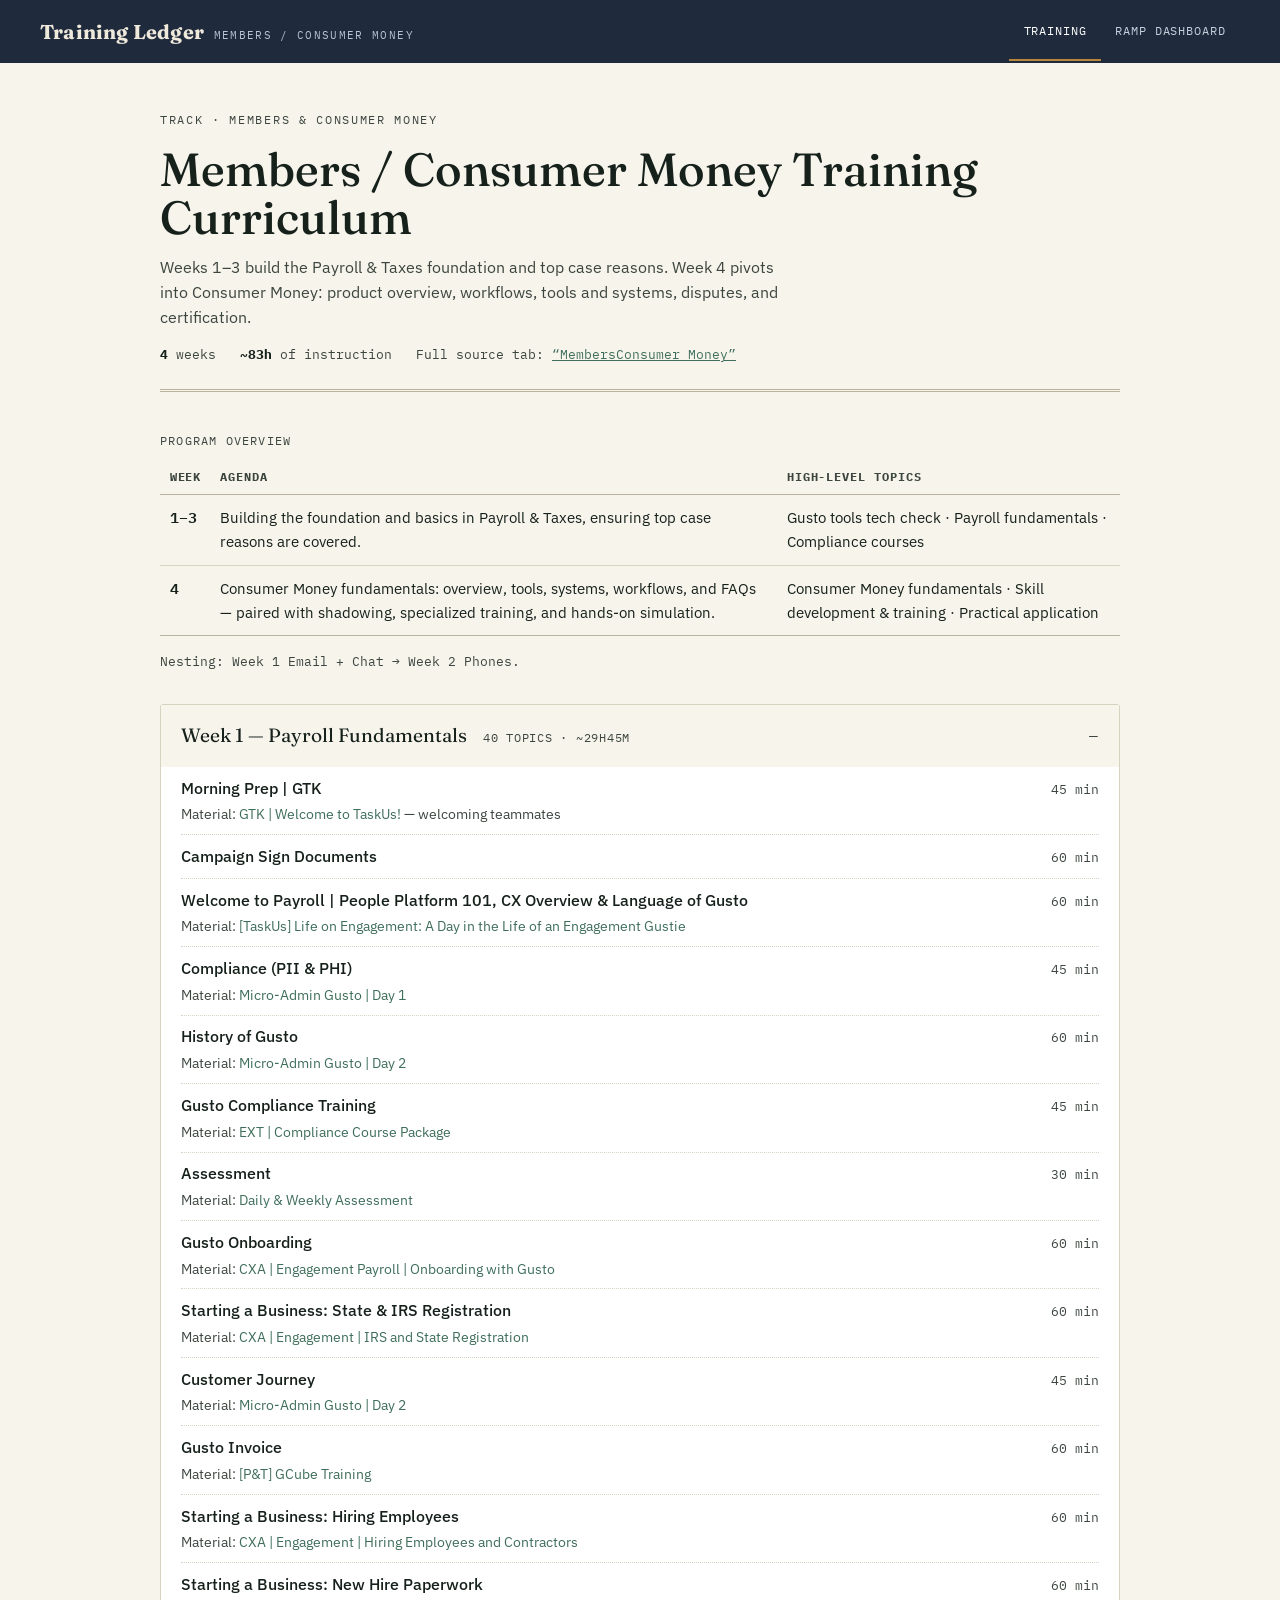
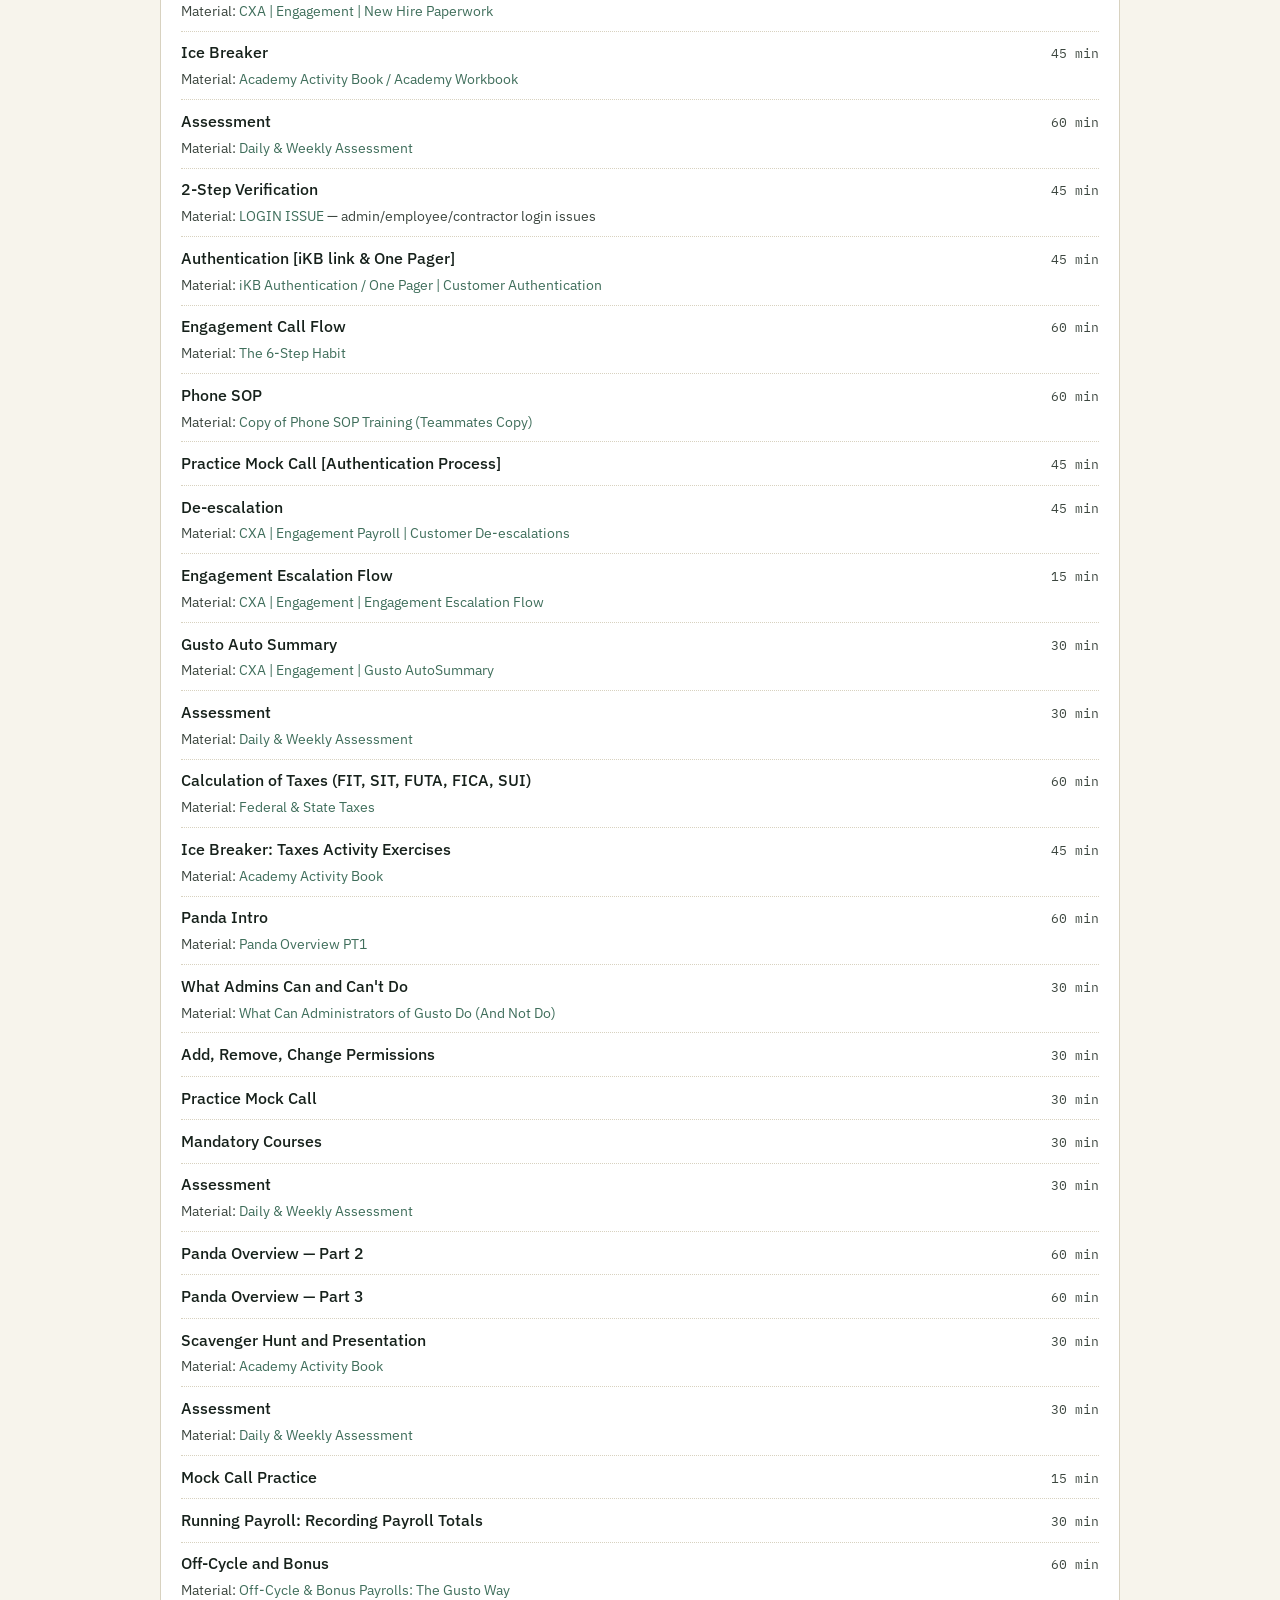
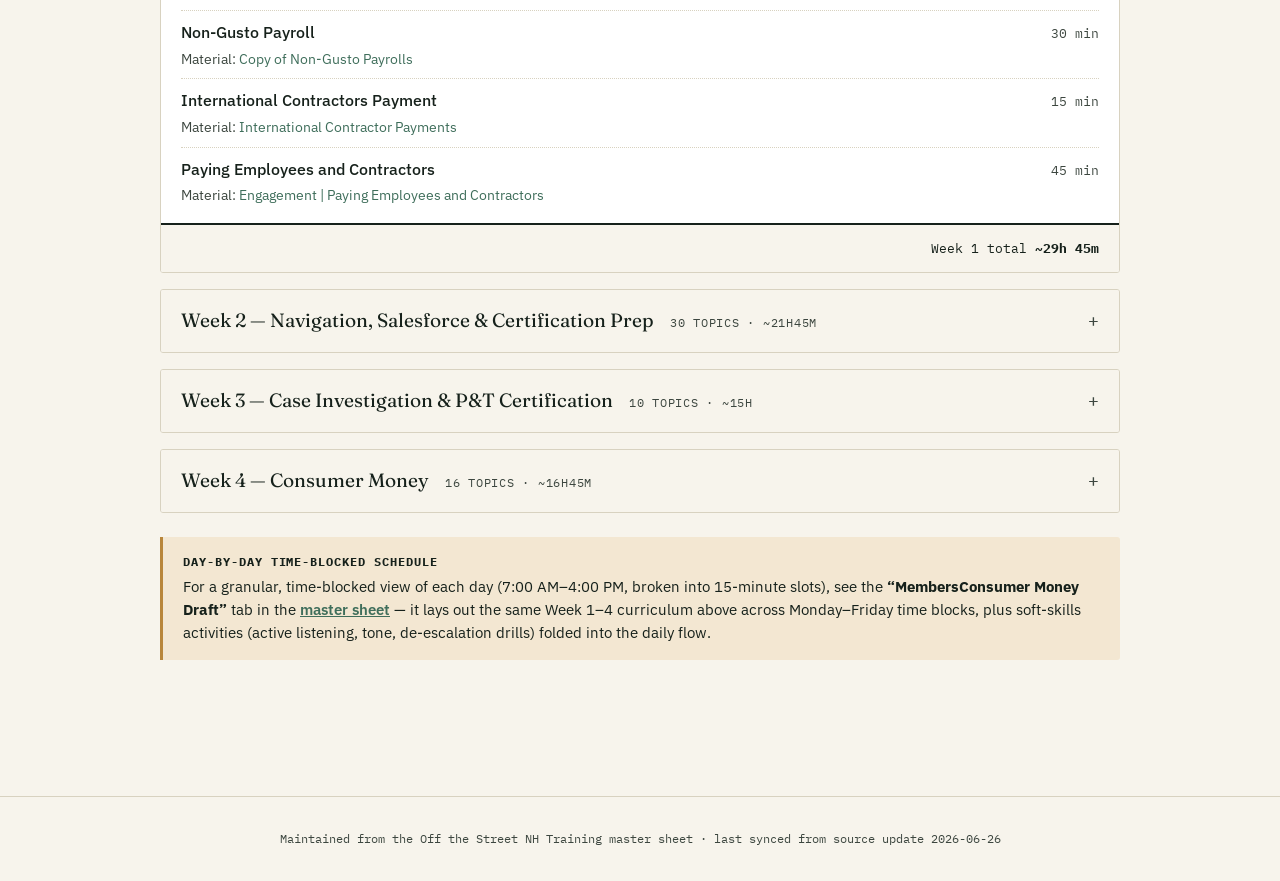
==== index.html @ bc0630bf "Add files via upload" ====
<!DOCTYPE html>
<html lang="en">
<head>
<meta charset="UTF-8">
<meta name="viewport" content="width=device-width, initial-scale=1.0">
<title>Members / Consumer Money Training — Vendor Training Ledger</title>
<link rel="stylesheet" href="style.css">
</head>
<body>

<div class="topbar">
  <a class="topbar__brand" href="index.html">
    <strong>Training Ledger</strong>
    <span>Members / Consumer Money</span>
  </a>
  <nav class="tabs">
    <a href="index.html" class="active">Training</a>
    <a href="dashboard.html">Ramp Dashboard</a>
  </nav>
</div>

<main>
  <div class="ledger-head">
    <p class="ledger-head__eyebrow">Track · Members &amp; Consumer Money</p>
    <h1>Members / Consumer Money Training Curriculum</h1>
    <p>Weeks 1–3 build the Payroll &amp; Taxes foundation and top case reasons. Week 4 pivots into Consumer Money: product overview, workflows, tools and systems, disputes, and certification.</p>
    <div class="ledger-head__meta">
      <span><b>4</b> weeks</span>
      <span><b>~83h</b> of instruction</span>
      <span>Full source tab: <a href="https://docs.google.com/spreadsheets/d/1W30-EdlPSlVyR7f-PRKHWl_OyD7YDqGrelSDx2LIdLs" target="_blank" rel="noopener">“MembersConsumer Money”</a></span>
    </div>
  </div>

  <table class="statement">
    <caption>Program overview</caption>
    <thead>
      <tr><th>Week</th><th>Agenda</th><th>High-level topics</th></tr>
    </thead>
    <tbody>
      <tr><td class="-week">1–3</td><td>Building the foundation and basics in Payroll &amp; Taxes, ensuring top case reasons are covered.</td><td>Gusto tools tech check · Payroll fundamentals · Compliance courses</td></tr>
      <tr><td class="-week">4</td><td>Consumer Money fundamentals: overview, tools, systems, workflows, and FAQs — paired with shadowing, specialized training, and hands-on simulation.</td><td>Consumer Money fundamentals · Skill development &amp; training · Practical application</td></tr>
    </tbody>
  </table>

  <p style="font-family:var(--font-mono); font-size:.8rem; color:var(--ink-soft); margin:-1.5rem 0 2rem;">
    Nesting: Week 1 Email + Chat → Week 2 Phones.
  </p>

  <details class="week" open>
    <summary>
      <span class="week__title">Week 1 — Payroll Fundamentals</span>
      <span class="week__sub">40 topics · ~29h45m</span>
    </summary>
    <div class="day-block">
      <div class="ledger-line"><span class="ledger-line__topic">Morning Prep | GTK</span><span class="ledger-line__dur">45 min</span><span class="ledger-line__material">Material: <em>GTK | Welcome to TaskUs!</em> — welcoming teammates</span></div>
      <div class="ledger-line"><span class="ledger-line__topic">Campaign Sign Documents</span><span class="ledger-line__dur">60 min</span></div>
      <div class="ledger-line"><span class="ledger-line__topic">Welcome to Payroll | People Platform 101, CX Overview &amp; Language of Gusto</span><span class="ledger-line__dur">60 min</span><span class="ledger-line__material">Material: <em>[TaskUs] Life on Engagement: A Day in the Life of an Engagement Gustie</em></span></div>
      <div class="ledger-line"><span class="ledger-line__topic">Compliance (PII &amp; PHI)</span><span class="ledger-line__dur">45 min</span><span class="ledger-line__material">Material: <em>Micro-Admin Gusto | Day 1</em></span></div>
      <div class="ledger-line"><span class="ledger-line__topic">History of Gusto</span><span class="ledger-line__dur">60 min</span><span class="ledger-line__material">Material: <em>Micro-Admin Gusto | Day 2</em></span></div>
      <div class="ledger-line"><span class="ledger-line__topic">Gusto Compliance Training</span><span class="ledger-line__dur">45 min</span><span class="ledger-line__material">Material: <em>EXT | Compliance Course Package</em></span></div>
      <div class="ledger-line"><span class="ledger-line__topic">Assessment</span><span class="ledger-line__dur">30 min</span><span class="ledger-line__material">Material: <em>Daily &amp; Weekly Assessment</em></span></div>
      <div class="ledger-line"><span class="ledger-line__topic">Gusto Onboarding</span><span class="ledger-line__dur">60 min</span><span class="ledger-line__material">Material: <em>CXA | Engagement Payroll | Onboarding with Gusto</em></span></div>
      <div class="ledger-line"><span class="ledger-line__topic">Starting a Business: State &amp; IRS Registration</span><span class="ledger-line__dur">60 min</span><span class="ledger-line__material">Material: <em>CXA | Engagement | IRS and State Registration</em></span></div>
      <div class="ledger-line"><span class="ledger-line__topic">Customer Journey</span><span class="ledger-line__dur">45 min</span><span class="ledger-line__material">Material: <em>Micro-Admin Gusto | Day 2</em></span></div>
      <div class="ledger-line"><span class="ledger-line__topic">Gusto Invoice</span><span class="ledger-line__dur">60 min</span><span class="ledger-line__material">Material: <em>[P&amp;T] GCube Training</em></span></div>
      <div class="ledger-line"><span class="ledger-line__topic">Starting a Business: Hiring Employees</span><span class="ledger-line__dur">60 min</span><span class="ledger-line__material">Material: <em>CXA | Engagement | Hiring Employees and Contractors</em></span></div>
      <div class="ledger-line"><span class="ledger-line__topic">Starting a Business: New Hire Paperwork</span><span class="ledger-line__dur">60 min</span><span class="ledger-line__material">Material: <em>CXA | Engagement | New Hire Paperwork</em></span></div>
      <div class="ledger-line"><span class="ledger-line__topic">Ice Breaker</span><span class="ledger-line__dur">45 min</span><span class="ledger-line__material">Material: <em>Academy Activity Book / Academy Workbook</em></span></div>
      <div class="ledger-line"><span class="ledger-line__topic">Assessment</span><span class="ledger-line__dur">60 min</span><span class="ledger-line__material">Material: <em>Daily &amp; Weekly Assessment</em></span></div>
      <div class="ledger-line"><span class="ledger-line__topic">2-Step Verification</span><span class="ledger-line__dur">45 min</span><span class="ledger-line__material">Material: <em>LOGIN ISSUE</em> — admin/employee/contractor login issues</span></div>
      <div class="ledger-line"><span class="ledger-line__topic">Authentication [iKB link &amp; One Pager]</span><span class="ledger-line__dur">45 min</span><span class="ledger-line__material">Material: <em>iKB Authentication / One Pager | Customer Authentication</em></span></div>
      <div class="ledger-line"><span class="ledger-line__topic">Engagement Call Flow</span><span class="ledger-line__dur">60 min</span><span class="ledger-line__material">Material: <em>The 6-Step Habit</em></span></div>
      <div class="ledger-line"><span class="ledger-line__topic">Phone SOP</span><span class="ledger-line__dur">60 min</span><span class="ledger-line__material">Material: <em>Copy of Phone SOP Training (Teammates Copy)</em></span></div>
      <div class="ledger-line"><span class="ledger-line__topic">Practice Mock Call [Authentication Process]</span><span class="ledger-line__dur">45 min</span></div>
      <div class="ledger-line"><span class="ledger-line__topic">De-escalation</span><span class="ledger-line__dur">45 min</span><span class="ledger-line__material">Material: <em>CXA | Engagement Payroll | Customer De-escalations</em></span></div>
      <div class="ledger-line"><span class="ledger-line__topic">Engagement Escalation Flow</span><span class="ledger-line__dur">15 min</span><span class="ledger-line__material">Material: <em>CXA | Engagement | Engagement Escalation Flow</em></span></div>
      <div class="ledger-line"><span class="ledger-line__topic">Gusto Auto Summary</span><span class="ledger-line__dur">30 min</span><span class="ledger-line__material">Material: <em>CXA | Engagement | Gusto AutoSummary</em></span></div>
      <div class="ledger-line"><span class="ledger-line__topic">Assessment</span><span class="ledger-line__dur">30 min</span><span class="ledger-line__material">Material: <em>Daily &amp; Weekly Assessment</em></span></div>
      <div class="ledger-line"><span class="ledger-line__topic">Calculation of Taxes (FIT, SIT, FUTA, FICA, SUI)</span><span class="ledger-line__dur">60 min</span><span class="ledger-line__material">Material: <em>Federal &amp; State Taxes</em></span></div>
      <div class="ledger-line"><span class="ledger-line__topic">Ice Breaker: Taxes Activity Exercises</span><span class="ledger-line__dur">45 min</span><span class="ledger-line__material">Material: <em>Academy Activity Book</em></span></div>
      <div class="ledger-line"><span class="ledger-line__topic">Panda Intro</span><span class="ledger-line__dur">60 min</span><span class="ledger-line__material">Material: <em>Panda Overview PT1</em></span></div>
      <div class="ledger-line"><span class="ledger-line__topic">What Admins Can and Can't Do</span><span class="ledger-line__dur">30 min</span><span class="ledger-line__material">Material: <em>What Can Administrators of Gusto Do (And Not Do)</em></span></div>
      <div class="ledger-line"><span class="ledger-line__topic">Add, Remove, Change Permissions</span><span class="ledger-line__dur">30 min</span></div>
      <div class="ledger-line"><span class="ledger-line__topic">Practice Mock Call</span><span class="ledger-line__dur">30 min</span></div>
      <div class="ledger-line"><span class="ledger-line__topic">Mandatory Courses</span><span class="ledger-line__dur">30 min</span></div>
      <div class="ledger-line"><span class="ledger-line__topic">Assessment</span><span class="ledger-line__dur">30 min</span><span class="ledger-line__material">Material: <em>Daily &amp; Weekly Assessment</em></span></div>
      <div class="ledger-line"><span class="ledger-line__topic">Panda Overview — Part 2</span><span class="ledger-line__dur">60 min</span></div>
      <div class="ledger-line"><span class="ledger-line__topic">Panda Overview — Part 3</span><span class="ledger-line__dur">60 min</span></div>
      <div class="ledger-line"><span class="ledger-line__topic">Scavenger Hunt and Presentation</span><span class="ledger-line__dur">30 min</span><span class="ledger-line__material">Material: <em>Academy Activity Book</em></span></div>
      <div class="ledger-line"><span class="ledger-line__topic">Assessment</span><span class="ledger-line__dur">30 min</span><span class="ledger-line__material">Material: <em>Daily &amp; Weekly Assessment</em></span></div>
      <div class="ledger-line"><span class="ledger-line__topic">Mock Call Practice</span><span class="ledger-line__dur">15 min</span></div>
      <div class="ledger-line"><span class="ledger-line__topic">Running Payroll: Recording Payroll Totals</span><span class="ledger-line__dur">30 min</span></div>
      <div class="ledger-line"><span class="ledger-line__topic">Off-Cycle and Bonus</span><span class="ledger-line__dur">60 min</span><span class="ledger-line__material">Material: <em>Off-Cycle &amp; Bonus Payrolls: The Gusto Way</em></span></div>
      <div class="ledger-line"><span class="ledger-line__topic">Non-Gusto Payroll</span><span class="ledger-line__dur">30 min</span><span class="ledger-line__material">Material: <em>Copy of Non-Gusto Payrolls</em></span></div>
      <div class="ledger-line"><span class="ledger-line__topic">International Contractors Payment</span><span class="ledger-line__dur">15 min</span><span class="ledger-line__material">Material: <em>International Contractor Payments</em></span></div>
      <div class="ledger-line"><span class="ledger-line__topic">Paying Employees and Contractors</span><span class="ledger-line__dur">45 min</span><span class="ledger-line__material">Material: <em>Engagement | Paying Employees and Contractors</em></span></div>
    </div>
    <div class="week-total">Week 1 total <b>~29h 45m</b></div>
  </details>

  <details class="week">
    <summary>
      <span class="week__title">Week 2 — Navigation, Salesforce &amp; Certification Prep</span>
      <span class="week__sub">30 topics · ~21h45m</span>
    </summary>
    <div class="day-block">
      <div class="ledger-line"><span class="ledger-line__topic">Payroll Reversal Overview</span><span class="ledger-line__dur">60 min</span><span class="ledger-line__material">Material: <em>Copy of Payroll Reversals</em> — overview only; processing/backdating is transferred to P&amp;T.</span></div>
      <div class="ledger-line"><span class="ledger-line__topic">In-app Navigation</span><span class="ledger-line__dur">45 min</span></div>
      <div class="ledger-line"><span class="ledger-line__topic">Panda Navigation</span><span class="ledger-line__dur">60 min</span></div>
      <div class="ledger-line"><span class="ledger-line__topic">Chat SOP</span><span class="ledger-line__dur">60 min</span><span class="ledger-line__material">Material: <em>Chat SOP Training (TU) (copy)</em></span></div>
      <div class="ledger-line"><span class="ledger-line__topic">Salesforce — Request Help</span><span class="ledger-line__dur">45 min</span></div>
      <div class="ledger-line"><span class="ledger-line__topic">OTTO</span><span class="ledger-line__dur">60 min</span><span class="ledger-line__material">Material: <em>Otto Best Practices and How-Tos</em></span></div>
      <div class="ledger-line"><span class="ledger-line__topic">Snippets</span><span class="ledger-line__dur">45 min</span><span class="ledger-line__material">Material: <em>Grammarly Snippets</em></span></div>
      <div class="ledger-line"><span class="ledger-line__topic">Engagement Payroll | Salesforce &amp; Gusto</span><span class="ledger-line__dur">15 min</span></div>
      <div class="ledger-line"><span class="ledger-line__topic">Engagement Payroll | Salesforce - Macros</span><span class="ledger-line__dur">45 min</span></div>
      <div class="ledger-line"><span class="ledger-line__topic">Salesforce Internal Tickets</span><span class="ledger-line__dur">15 min</span></div>
      <div class="ledger-line"><span class="ledger-line__topic">Practice Mock Chat</span><span class="ledger-line__dur">75 min</span></div>
      <div class="ledger-line"><span class="ledger-line__topic">Company Pay and Bank Issues</span><span class="ledger-line__dur">45 min</span><span class="ledger-line__material">Material: <em>Payroll Academy | Company Pay or Bank Issues</em></span></div>
      <div class="ledger-line"><span class="ledger-line__topic">Identifying an Employee Bank Error</span><span class="ledger-line__dur">15 min</span><span class="ledger-line__material">Material: <em>Payroll Care | Identifying an Employee Bank Error</em></span></div>
      <div class="ledger-line"><span class="ledger-line__topic">How to Identify an R01 Bank Error</span><span class="ledger-line__dur">15 min</span><span class="ledger-line__material">Material: <em>Payroll Care | How to Identify an R01 Bank Error</em></span></div>
      <div class="ledger-line"><span class="ledger-line__topic">Mock Chat / Mock Call</span><span class="ledger-line__dur">30 min</span></div>
      <div class="ledger-line"><span class="ledger-line__topic">Time Tracking with Gusto</span><span class="ledger-line__dur">30 min</span></div>
      <div class="ledger-line"><span class="ledger-line__topic">Time Off</span><span class="ledger-line__dur">30 min</span></div>
      <div class="ledger-line"><span class="ledger-line__topic">Gusto Time Kiosk</span><span class="ledger-line__dur">15 min</span><span class="ledger-line__material">Material: <em>Engagement | Gusto Time Kiosk</em></span></div>
      <div class="ledger-line"><span class="ledger-line__topic">Tools Navigation and Initial Call Certification</span><span class="ledger-line__dur">60 min</span><span class="ledger-line__material">Material: <em>Initial Certification (Make a Copy)</em></span></div>
      <div class="ledger-line"><span class="ledger-line__topic">Email</span><span class="ledger-line__dur">45 min</span><span class="ledger-line__material">Material: <em>Navigation &amp; Email Cases</em></span></div>
      <div class="ledger-line"><span class="ledger-line__topic">Salesforce Emails</span><span class="ledger-line__dur">60 min</span><span class="ledger-line__material">Material: <em>Engagement | Salesforce Emails</em></span></div>
      <div class="ledger-line"><span class="ledger-line__topic">Email SOP</span><span class="ledger-line__dur">30 min</span><span class="ledger-line__material">Material: <em>Email Handling Process</em></span></div>
      <div class="ledger-line"><span class="ledger-line__topic">Crafting an Email</span><span class="ledger-line__dur">30 min</span><span class="ledger-line__material">Material: <em>Academy Activity Book</em></span></div>
      <div class="ledger-line"><span class="ledger-line__topic">Crafting a Jira</span><span class="ledger-line__dur">45 min</span></div>
      <div class="ledger-line"><span class="ledger-line__topic">Form Filing Questions</span><span class="ledger-line__dur">45 min</span><span class="ledger-line__material">Material: <em>[TU Copy] Form Filings &amp; Failed Filings</em></span></div>
      <div class="ledger-line"><span class="ledger-line__topic">Tax Payments &amp; Filings</span><span class="ledger-line__dur">60 min</span><span class="ledger-line__material">Material: <em>Tax Payments &amp; Filings: Filing Tax Forms</em></span></div>
      <div class="ledger-line"><span class="ledger-line__topic">IRS/State Notice</span><span class="ledger-line__dur">60 min</span><span class="ledger-line__material">Material: <em>[P&amp;T] GCube Training</em></span></div>
      <div class="ledger-line"><span class="ledger-line__topic">Accountant Care</span><span class="ledger-line__dur">60 min</span><span class="ledger-line__material">Material: <em>Accountant Care Overview</em></span></div>
      <div class="ledger-line"><span class="ledger-line__topic">Panda / In-app Navigation</span><span class="ledger-line__dur">60 min</span></div>
      <div class="ledger-line"><span class="ledger-line__topic">Study Time for Skill Certification</span><span class="ledger-line__dur">45 min</span></div>
    </div>
    <div class="week-total">Week 2 total <b>~21h 45m</b></div>
  </details>

  <details class="week">
    <summary>
      <span class="week__title">Week 3 — Case Investigation &amp; P&amp;T Certification</span>
      <span class="week__sub">10 topics · ~15h</span>
    </summary>
    <div class="day-block">
      <div class="ledger-line"><span class="ledger-line__topic">Mandatory Courses</span><span class="ledger-line__dur">30 min</span></div>
      <div class="ledger-line"><span class="ledger-line__topic">Review</span><span class="ledger-line__dur">60 min</span><span class="ledger-line__material">Review of topics from Weeks 1 &amp; 2.</span></div>
      <div class="ledger-line"><span class="ledger-line__topic">Panda / In-app Navigation</span><span class="ledger-line__dur">90 min</span></div>
      <div class="ledger-line"><span class="ledger-line__topic">Case Glossary</span><span class="ledger-line__dur">90 min</span><span class="ledger-line__material">Material: <em>P&amp;T | Consumer Money Case Reason Glossary</em></span></div>
      <div class="ledger-line"><span class="ledger-line__topic">Case Investigation</span><span class="ledger-line__dur">90 min</span><span class="ledger-line__material">Focus on navigation and case investigation (P&amp;T concern).</span></div>
      <div class="ledger-line"><span class="ledger-line__topic">Common Case Reasons</span><span class="ledger-line__dur">90 min</span></div>
      <div class="ledger-line"><span class="ledger-line__topic">Call Listening</span><span class="ledger-line__dur">90 min</span></div>
      <div class="ledger-line"><span class="ledger-line__topic">Email Certification</span><span class="ledger-line__dur">120 min</span><span class="ledger-line__material">P&amp;T concern only.</span></div>
      <div class="ledger-line"><span class="ledger-line__topic">Chat Certification</span><span class="ledger-line__dur">120 min</span><span class="ledger-line__material">P&amp;T concern only.</span></div>
      <div class="ledger-line"><span class="ledger-line__topic">Phone Certification</span><span class="ledger-line__dur">120 min</span><span class="ledger-line__material">P&amp;T concern only.</span></div>
    </div>
    <div class="week-total">Week 3 total <b>~15h</b></div>
  </details>

  <details class="week">
    <summary>
      <span class="week__title">Week 4 — Consumer Money</span>
      <span class="week__sub">16 topics · ~16h45m</span>
    </summary>
    <div class="day-block">
      <div class="ledger-line"><span class="ledger-line__topic">Consumer Money Tools Testing</span><span class="ledger-line__dur">30 min</span><span class="ledger-line__material">Material: <em>CPI / [Filtered] Consumer Money Glossary</em></span></div>
      <div class="ledger-line"><span class="ledger-line__topic">Consumer Money Tools Testing — Helix</span><span class="ledger-line__dur">30 min</span></div>
      <div class="ledger-line"><span class="ledger-line__topic">TL All Hands</span><span class="ledger-line__dur">60 min</span><span class="ledger-line__material">Material: <em>All Hands – Slide Deck / All About Empathy | tNPS Training</em></span></div>
      <div class="ledger-line"><span class="ledger-line__topic">Consumer Money — Overview</span><span class="ledger-line__dur">60 min</span><span class="ledger-line__material">Material: <em>Consumer Money - Overview</em></span></div>
      <div class="ledger-line"><span class="ledger-line__topic">Consumer Money — Workflows [Tier 1]</span><span class="ledger-line__dur">60 min</span><span class="ledger-line__material">Material: <em>Consumer Money - Workflows [Tier 1]</em></span></div>
      <div class="ledger-line"><span class="ledger-line__topic">Consumer Money — Tools and Systems [Tier 1]</span><span class="ledger-line__dur">45 min</span><span class="ledger-line__material">Material: <em>Consumer Money - Tools and Systems [Tier 1]</em></span></div>
      <div class="ledger-line"><span class="ledger-line__topic">Instant Transfers and ACH — Training</span><span class="ledger-line__dur">60 min</span><span class="ledger-line__material">Material: <em>Instant Transfers and ACH - Training / SOP</em></span></div>
      <div class="ledger-line"><span class="ledger-line__topic">Consumer Money — FAQ</span><span class="ledger-line__dur">60 min</span><span class="ledger-line__material">Material: <em>Consumer-Money FAQ / Gusto Wallet Help Center</em></span></div>
      <div class="ledger-line"><span class="ledger-line__topic">Consumer Money Training Information</span><span class="ledger-line__dur">60 min</span><span class="ledger-line__material">Material: <em>Consumer Money Training / Consumer Money Training Notes || LX &amp; SME</em></span></div>
      <div class="ledger-line"><span class="ledger-line__topic">OTTO Training</span><span class="ledger-line__dur">45 min</span><span class="ledger-line__material">Material: <em>Otto Training / The Internal Assistant: Otto</em></span></div>
      <div class="ledger-line"><span class="ledger-line__topic">Email AI</span><span class="ledger-line__dur">30 min</span><span class="ledger-line__material">Material: <em>Email AI / Email Writing Assessment</em></span></div>
      <div class="ledger-line"><span class="ledger-line__topic">Chat Simulation</span><span class="ledger-line__dur">60 min</span></div>
      <div class="ledger-line"><span class="ledger-line__topic">Case Investigation</span><span class="ledger-line__dur">120 min</span><span class="ledger-line__material">Covers common case reasons, individual case handling, disputes, Tier 2 support assistance, temp support channel investigation, and call listening. Material: <em>GWallet Steps &amp; Process / Consumer Money Case Routing - SOP</em></span></div>
      <div class="ledger-line"><span class="ledger-line__topic">Mock Call</span><span class="ledger-line__dur">45 min</span></div>
      <div class="ledger-line"><span class="ledger-line__topic">Side-by-Side (SBS)</span><span class="ledger-line__dur">120 min</span></div>
      <div class="ledger-line"><span class="ledger-line__topic">Certification</span><span class="ledger-line__dur">120 min</span><span class="ledger-line__material">Phone / Chat / Email — Wallet concern.</span></div>
    </div>
    <div class="week-total">Week 4 total <b>~16h 45m</b></div>
  </details>

  <div class="note">
    <strong>Day-by-day time-blocked schedule</strong>
    For a granular, time-blocked view of each day (7:00 AM–4:00 PM, broken into 15-minute slots), see the <b>“MembersConsumer Money Draft”</b> tab in the <a href="https://docs.google.com/spreadsheets/d/1W30-EdlPSlVyR7f-PRKHWl_OyD7YDqGrelSDx2LIdLs" target="_blank" rel="noopener">master sheet</a> — it lays out the same Week 1–4 curriculum above across Monday–Friday time blocks, plus soft-skills activities (active listening, tone, de-escalation drills) folded into the daily flow.
  </div>
</main>

<footer>
  Maintained from the Off the Street NH Training master sheet · last synced from source update 2026-06-26
</footer>

</body>
</html>
---- style.css ----
/* ============================================================
   Vendor Training Ledger — shared design system
   ============================================================ */

@import url('https://fonts.googleapis.com/css2?family=Fraunces:opsz,wght@9..144,400;9..144,500;9..144,600&family=IBM+Plex+Sans:wght@400;500;600;700&family=IBM+Plex+Mono:wght@400;500;600&display=swap');

:root{
  --ink: #16211B;
  --ink-soft: #3C463F;
  --paper: #F7F4EC;
  --paper-raised: #FFFFFF;
  --line: #D8D2C0;
  --line-strong: #B9B29C;
  --navy: #1F2A3C;
  --navy-soft: #33455F;
  --teal: #3F6E5B;
  --teal-tint: #E4EDE7;
  --amber: #B8863B;
  --amber-tint: #F3E7D2;
  --red-tint: #E9DAD3;

  --font-display: 'Fraunces', serif;
  --font-body: 'IBM Plex Sans', sans-serif;
  --font-mono: 'IBM Plex Mono', monospace;

  --radius: 3px;
}

*{ box-sizing: border-box; }

html{ scroll-behavior: smooth; }

body{
  margin: 0;
  background: var(--paper);
  color: var(--ink);
  font-family: var(--font-body);
  font-size: 16px;
  line-height: 1.55;
  -webkit-font-smoothing: antialiased;
}

a{ color: var(--teal); text-decoration-thickness: 1px; }
a:hover{ color: var(--navy); }
a:focus-visible, button:focus-visible, summary:focus-visible{
  outline: 2px solid var(--amber);
  outline-offset: 2px;
}

/* ---------- Top bar / ledger tabs ---------- */

.topbar{
  background: var(--navy);
  color: #EFE9DC;
  padding: 0 clamp(1rem, 4vw, 2.5rem);
  display: flex;
  align-items: center;
  justify-content: space-between;
  flex-wrap: wrap;
  gap: .75rem;
}

.topbar__brand{
  display: flex;
  align-items: baseline;
  gap: .6rem;
  padding: 1rem 0;
  text-decoration: none;
  color: #EFE9DC;
}
.topbar__brand strong{
  font-family: var(--font-display);
  font-size: 1.25rem;
  letter-spacing: .01em;
}
.topbar__brand span{
  font-family: var(--font-mono);
  font-size: .7rem;
  color: #B9C3D6;
  text-transform: uppercase;
  letter-spacing: .12em;
}

.tabs{
  display: flex;
  gap: 0;
  flex-wrap: wrap;
}
.tabs a{
  font-family: var(--font-mono);
  font-size: .78rem;
  text-transform: uppercase;
  letter-spacing: .07em;
  color: #C7CFDD;
  text-decoration: none;
  padding: 1.15rem .9rem;
  border-bottom: 2px solid transparent;
  transition: color .15s ease, border-color .15s ease;
}
.tabs a:hover{ color: #fff; }
.tabs a.active{
  color: #fff;
  border-bottom-color: var(--amber);
}

/* ---------- Layout shell ---------- */

main{
  max-width: 1040px;
  margin: 0 auto;
  padding: clamp(1.5rem, 4vw, 3rem) clamp(1rem, 4vw, 2.5rem) 6rem;
}

/* ---------- Ledger header (per-page masthead) ---------- */

.ledger-head{
  border-bottom: 3px double var(--line-strong);
  padding-bottom: 1.5rem;
  margin-bottom: 2.5rem;
}
.ledger-head__eyebrow{
  font-family: var(--font-mono);
  font-size: .75rem;
  letter-spacing: .14em;
  text-transform: uppercase;
  color: var(--ink-soft);
  margin: 0 0 .6rem;
}
.ledger-head h1{
  font-family: var(--font-display);
  font-weight: 500;
  font-size: clamp(2rem, 4vw, 2.9rem);
  margin: 0 0 .75rem;
  line-height: 1.05;
}
.ledger-head p{
  max-width: 62ch;
  color: var(--ink-soft);
  margin: 0 0 1rem;
}
.ledger-head__meta{
  display: flex;
  flex-wrap: wrap;
  gap: 1.5rem;
  font-family: var(--font-mono);
  font-size: .8rem;
  color: var(--ink-soft);
}
.ledger-head__meta b{ color: var(--ink); }

/* ---------- Track cards (index page) ---------- */

.tracks{
  display: grid;
  grid-template-columns: repeat(auto-fit, minmax(280px, 1fr));
  gap: 1.25rem;
  margin: 2rem 0 3rem;
}
.track-card{
  background: var(--paper-raised);
  border: 1px solid var(--line);
  border-radius: var(--radius);
  padding: 1.75rem;
  display: flex;
  flex-direction: column;
  gap: .85rem;
  text-decoration: none;
  color: var(--ink);
  position: relative;
  overflow: hidden;
  transition: border-color .15s ease, transform .15s ease;
}
.track-card:hover{
  border-color: var(--line-strong);
  transform: translateY(-2px);
}
.track-card::before{
  content: '';
  position: absolute;
  top: 0; left: 0; right: 0;
  height: 5px;
}
.track-card.-benefits::before{ background: var(--teal); }
.track-card.-money::before{ background: var(--amber); }
.track-card.-dashboard::before{ background: var(--line-strong); }

.track-card__tag{
  font-family: var(--font-mono);
  font-size: .7rem;
  text-transform: uppercase;
  letter-spacing: .1em;
  width: fit-content;
  padding: .2rem .55rem;
  border-radius: 999px;
}
.track-card.-benefits .track-card__tag{ background: var(--teal-tint); color: var(--teal); }
.track-card.-money .track-card__tag{ background: var(--amber-tint); color: var(--amber); }
.track-card.-dashboard .track-card__tag{ background: #EDEDED; color: #6B6B6B; }

.track-card h2{
  font-family: var(--font-display);
  font-size: 1.5rem;
  margin: 0;
  font-weight: 500;
}
.track-card p{ color: var(--ink-soft); margin: 0; font-size: .95rem; }
.track-card__foot{
  margin-top: auto;
  font-family: var(--font-mono);
  font-size: .78rem;
  color: var(--ink-soft);
  display: flex;
  justify-content: space-between;
  padding-top: .75rem;
  border-top: 1px solid var(--line);
}

/* ---------- Overview ledger table ---------- */

.statement{
  width: 100%;
  border-collapse: collapse;
  margin: 0 0 2.5rem;
  font-size: .95rem;
}
.statement caption{
  text-align: left;
  font-family: var(--font-mono);
  font-size: .75rem;
  text-transform: uppercase;
  letter-spacing: .1em;
  color: var(--ink-soft);
  margin-bottom: .6rem;
}
.statement th{
  text-align: left;
  font-family: var(--font-mono);
  font-size: .72rem;
  text-transform: uppercase;
  letter-spacing: .08em;
  color: var(--ink-soft);
  border-bottom: 1px solid var(--line-strong);
  padding: .5rem .6rem;
}
.statement td{
  border-bottom: 1px solid var(--line);
  padding: .7rem .6rem;
  vertical-align: top;
}
.statement tr:last-child td{ border-bottom: 1px solid var(--line-strong); }
.statement td.-week{
  font-family: var(--font-mono);
  font-weight: 600;
  white-space: nowrap;
}

/* ---------- Week ledger (collapsible) ---------- */

.week{
  border: 1px solid var(--line);
  border-radius: var(--radius);
  margin-bottom: 1rem;
  background: var(--paper-raised);
  overflow: hidden;
}
.week summary{
  cursor: pointer;
  list-style: none;
  padding: 1rem 1.25rem;
  display: flex;
  align-items: baseline;
  justify-content: space-between;
  gap: 1rem;
  background: var(--paper);
  font-family: var(--font-mono);
}
.week summary::-webkit-details-marker{ display: none; }
.week summary::after{
  content: '+';
  font-size: 1.1rem;
  color: var(--ink-soft);
  margin-left: auto;
  flex-shrink: 0;
}
.week[open] summary::after{ content: '–'; }
.week summary .week__title{
  font-family: var(--font-display);
  font-size: 1.2rem;
  color: var(--ink);
}
.week summary .week__sub{
  font-size: .78rem;
  color: var(--ink-soft);
  text-transform: uppercase;
  letter-spacing: .06em;
}

.day-block{
  padding: 0 1.25rem;
}
.day-block h4{
  font-family: var(--font-mono);
  font-size: .75rem;
  text-transform: uppercase;
  letter-spacing: .1em;
  color: var(--amber);
  margin: 1.25rem 0 .5rem;
  padding-top: 1rem;
  border-top: 1px solid var(--line);
}
.day-block:first-of-type h4{ border-top: none; padding-top: 0; margin-top: 1rem; }

.ledger-line{
  display: grid;
  grid-template-columns: 1fr auto;
  gap: .25rem 1rem;
  padding: .55rem 0;
  border-bottom: 1px dotted var(--line);
  align-items: baseline;
}
.ledger-line:last-child{ border-bottom: none; }
.ledger-line__topic{ font-weight: 500; }
.ledger-line__material{
  grid-column: 1 / -1;
  font-size: .85rem;
  color: var(--ink-soft);
}
.ledger-line__material em{ color: var(--teal); font-style: normal; }
.ledger-line__dur{
  font-family: var(--font-mono);
  font-size: .82rem;
  color: var(--ink-soft);
  white-space: nowrap;
}

.week-total{
  display: flex;
  justify-content: flex-end;
  font-family: var(--font-mono);
  font-size: .8rem;
  padding: .85rem 1.25rem;
  border-top: 2px solid var(--ink);
  margin-top: .5rem;
  color: var(--ink);
  background: var(--paper);
}
.week-total b{ margin-left: .5rem; }

/* ---------- Callouts / notes ---------- */

.note{
  border-left: 3px solid var(--amber);
  background: var(--amber-tint);
  padding: 1rem 1.25rem;
  border-radius: 0 var(--radius) var(--radius) 0;
  font-size: .92rem;
  margin: 1.5rem 0 2.5rem;
}
.note strong{ display: block; margin-bottom: .3rem; font-family: var(--font-mono); font-size: .75rem; text-transform: uppercase; letter-spacing: .08em; }
.note a{ font-weight: 600; }

/* ---------- Dashboard ---------- */

.dash-banner{
  border: 1px dashed var(--line-strong);
  background: var(--paper-raised);
  border-radius: var(--radius);
  padding: 1.25rem 1.5rem;
  display: flex;
  align-items: center;
  gap: 1rem;
  margin-bottom: 2rem;
  font-size: .92rem;
}
.dash-banner__dot{
  width: .6rem; height: .6rem; border-radius: 50%;
  background: var(--amber); flex-shrink: 0;
}

.grid-stats{
  display: grid;
  grid-template-columns: repeat(auto-fit, minmax(190px, 1fr));
  gap: 1rem;
  margin-bottom: 2rem;
}
.stat{
  background: var(--paper-raised);
  border: 1px solid var(--line);
  border-radius: var(--radius);
  padding: 1.1rem 1.25rem;
}
.stat__label{
  font-family: var(--font-mono);
  font-size: .7rem;
  text-transform: uppercase;
  letter-spacing: .08em;
  color: var(--ink-soft);
  margin-bottom: .4rem;
}
.stat__value{
  font-family: var(--font-display);
  font-size: 1.9rem;
}
.stat__delta{ font-family: var(--font-mono); font-size: .78rem; }
.stat__delta.-up{ color: var(--teal); }
.stat__delta.-down{ color: #B5482F; }

.panel{
  background: var(--paper-raised);
  border: 1px solid var(--line);
  border-radius: var(--radius);
  padding: 1.5rem;
  margin-bottom: 1.5rem;
}
.panel h3{
  font-family: var(--font-display);
  font-weight: 500;
  font-size: 1.15rem;
  margin: 0 0 1rem;
}
.panel-grid{
  display: grid;
  grid-template-columns: 1.4fr 1fr;
  gap: 1.5rem;
}
@media (max-width: 760px){ .panel-grid{ grid-template-columns: 1fr; } }

table.roster{ width: 100%; border-collapse: collapse; font-size: .88rem; }
table.roster th{
  text-align: left; font-family: var(--font-mono); font-size: .68rem;
  text-transform: uppercase; letter-spacing: .06em; color: var(--ink-soft);
  border-bottom: 1px solid var(--line-strong); padding: .45rem .5rem;
}
table.roster td{ padding: .5rem; border-bottom: 1px solid var(--line); }
.pill{
  font-family: var(--font-mono);
  font-size: .7rem;
  padding: .15rem .5rem;
  border-radius: 999px;
  white-space: nowrap;
}
.pill.-green{ background: var(--teal-tint); color: var(--teal); }
.pill.-amber{ background: var(--amber-tint); color: var(--amber); }
.pill.-red{ background: var(--red-tint); color: #B5482F; }

/* ---------- Footer ---------- */

footer{
  border-top: 1px solid var(--line);
  padding: 2rem clamp(1rem, 4vw, 2.5rem);
  font-family: var(--font-mono);
  font-size: .78rem;
  color: var(--ink-soft);
  text-align: center;
}

/* ---------- Reduced motion ---------- */
@media (prefers-reduced-motion: reduce){
  html{ scroll-behavior: auto; }
  .track-card{ transition: none; }
}
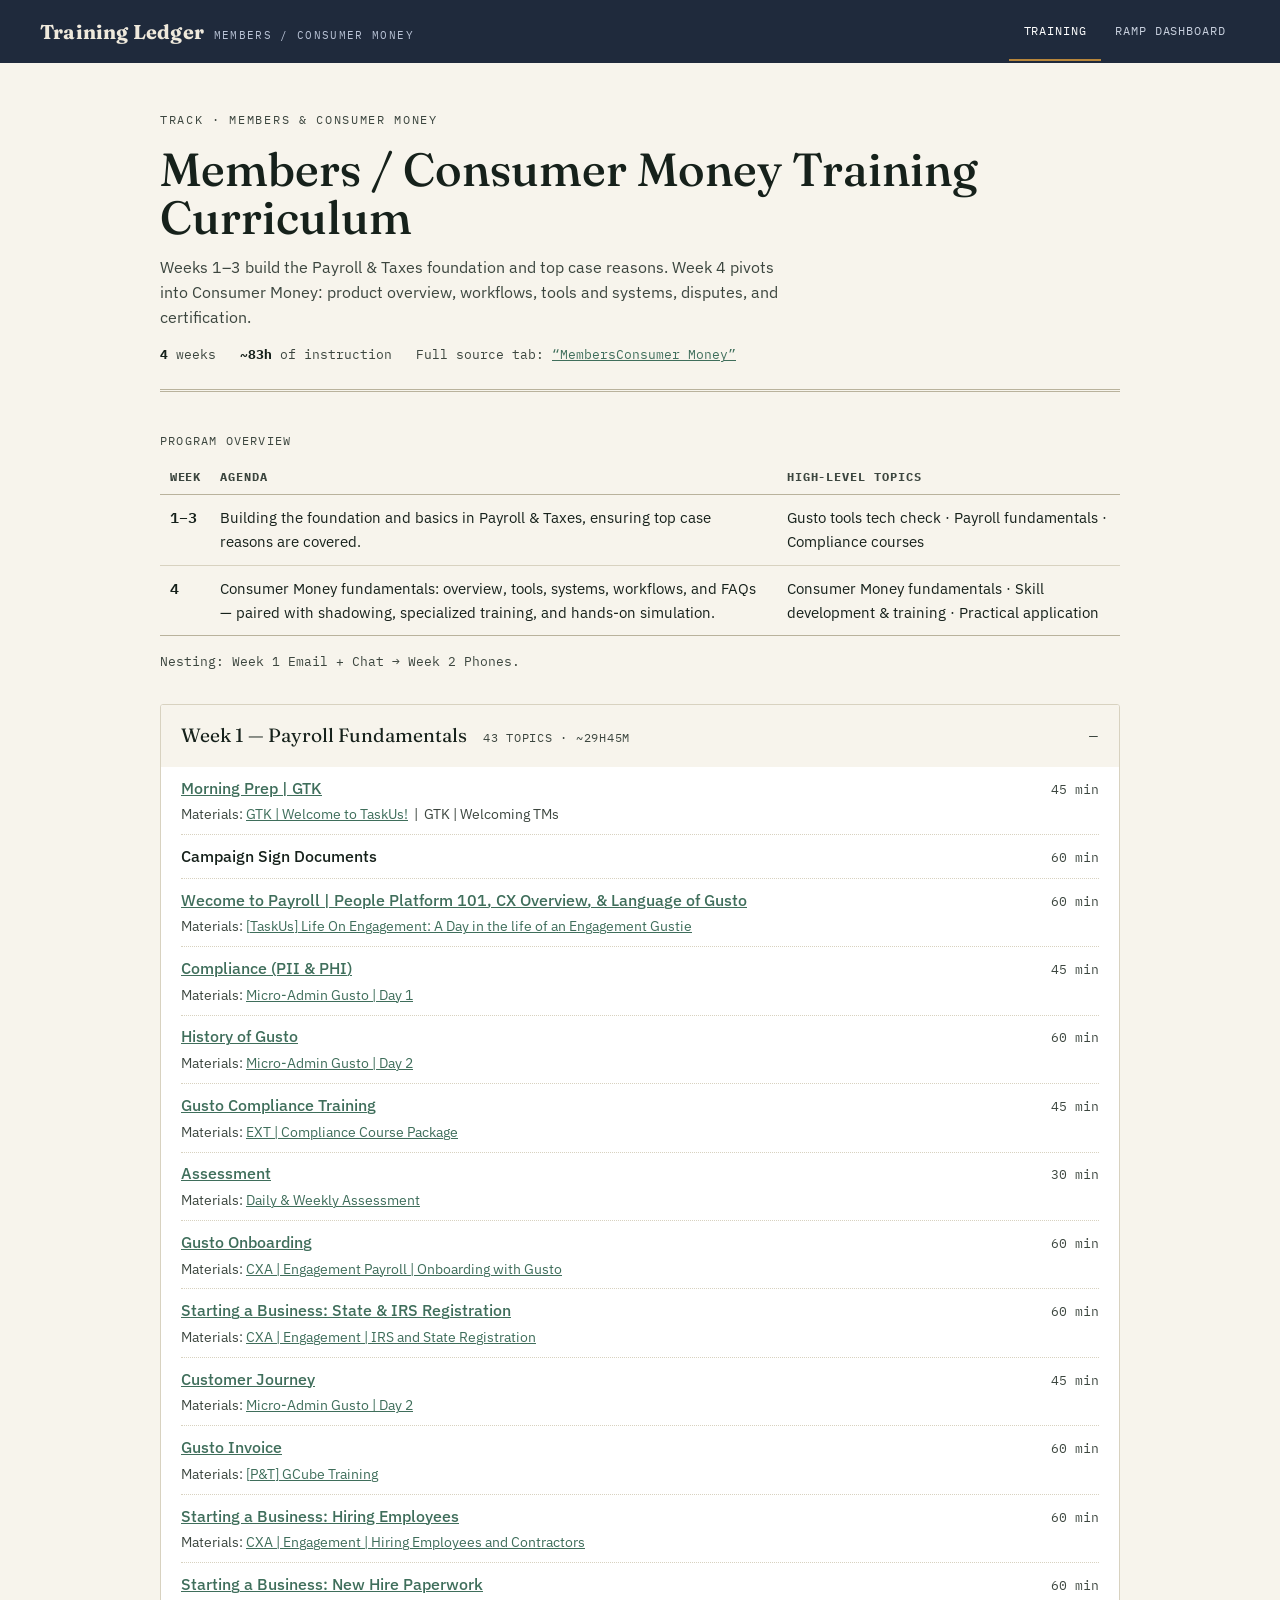
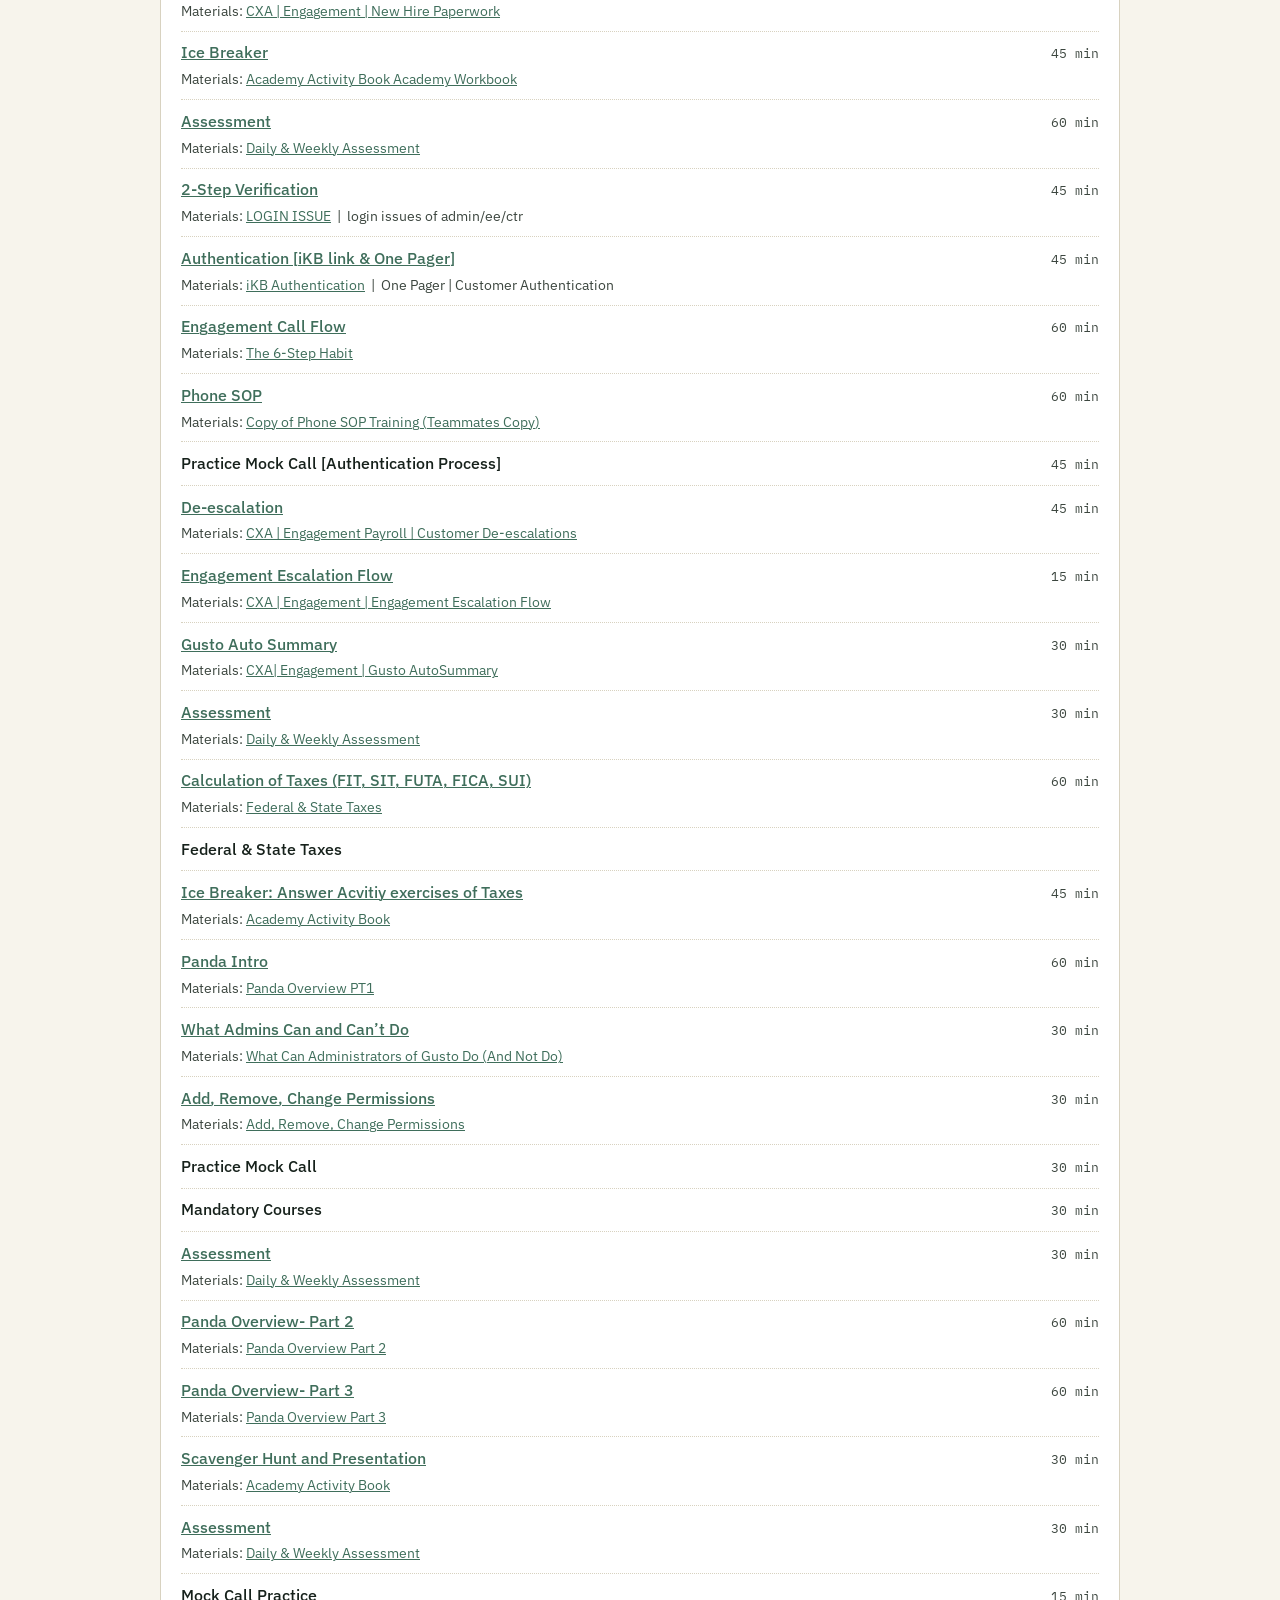
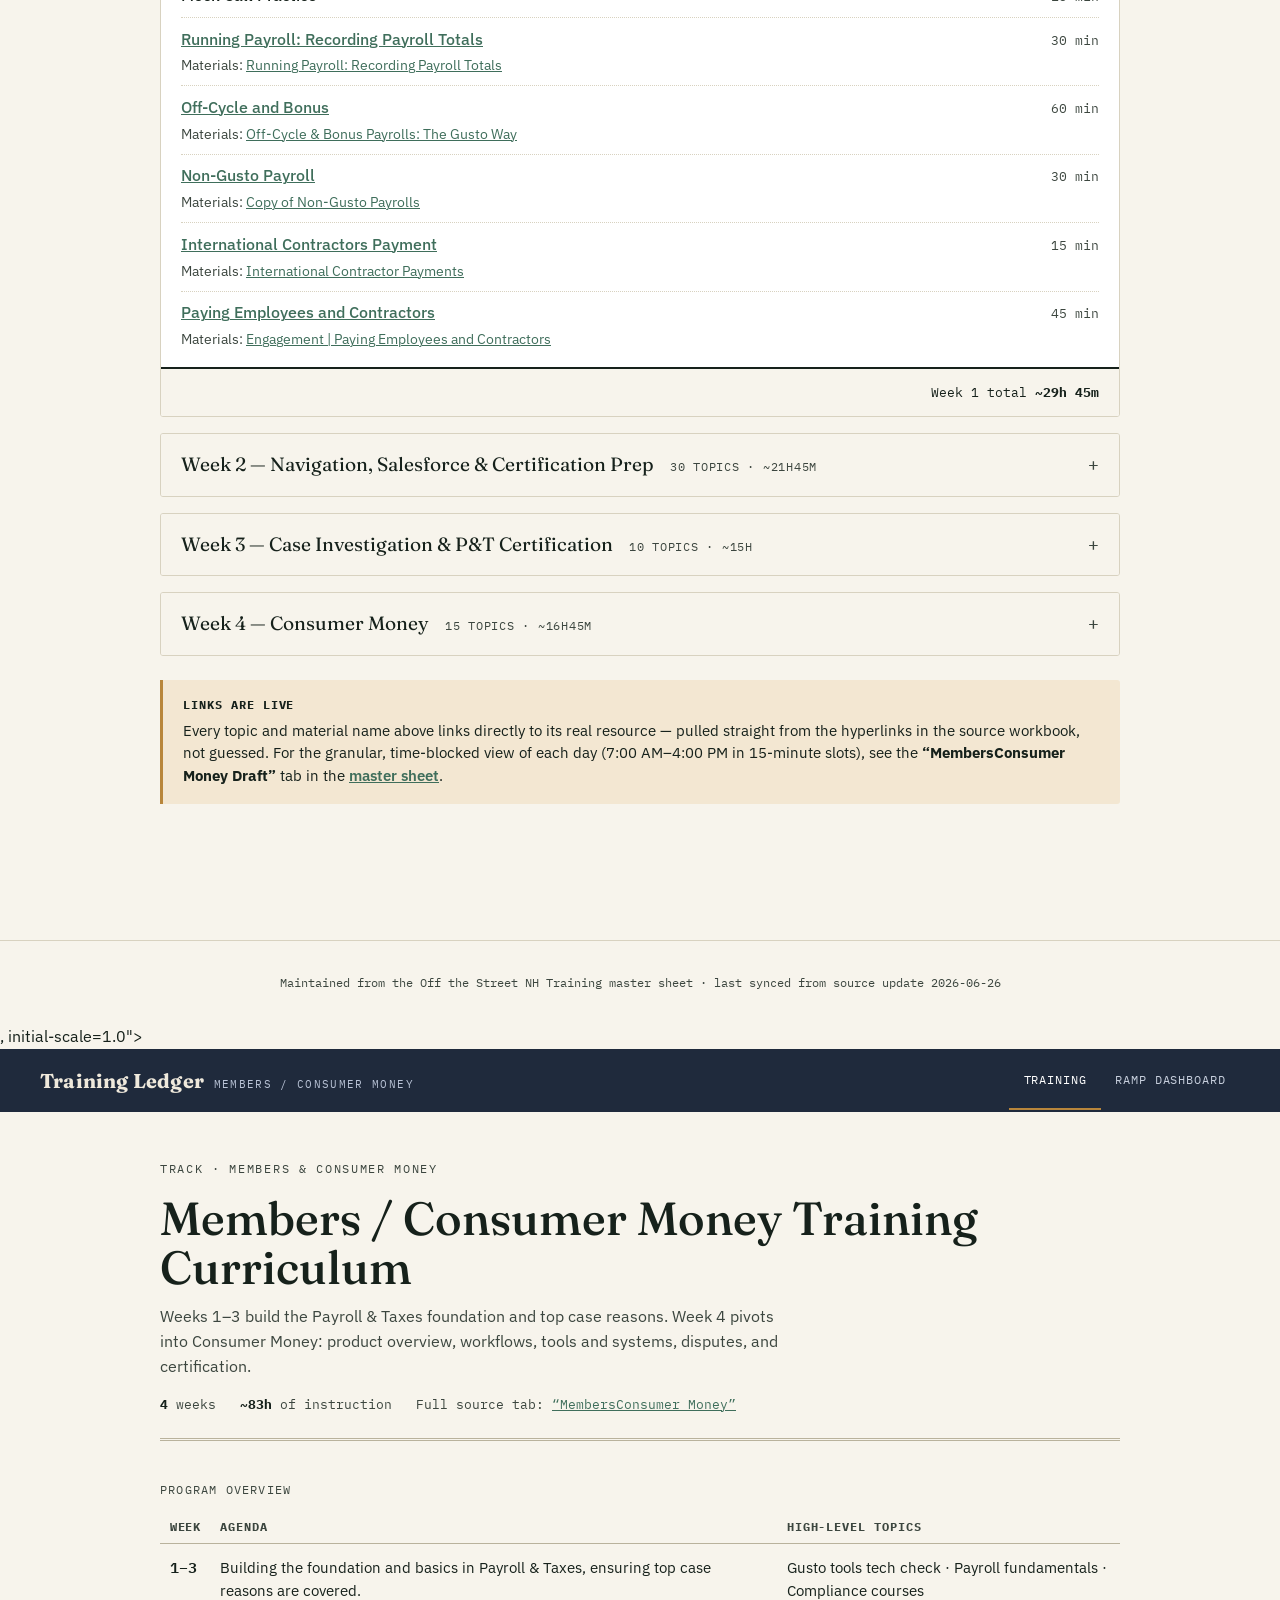
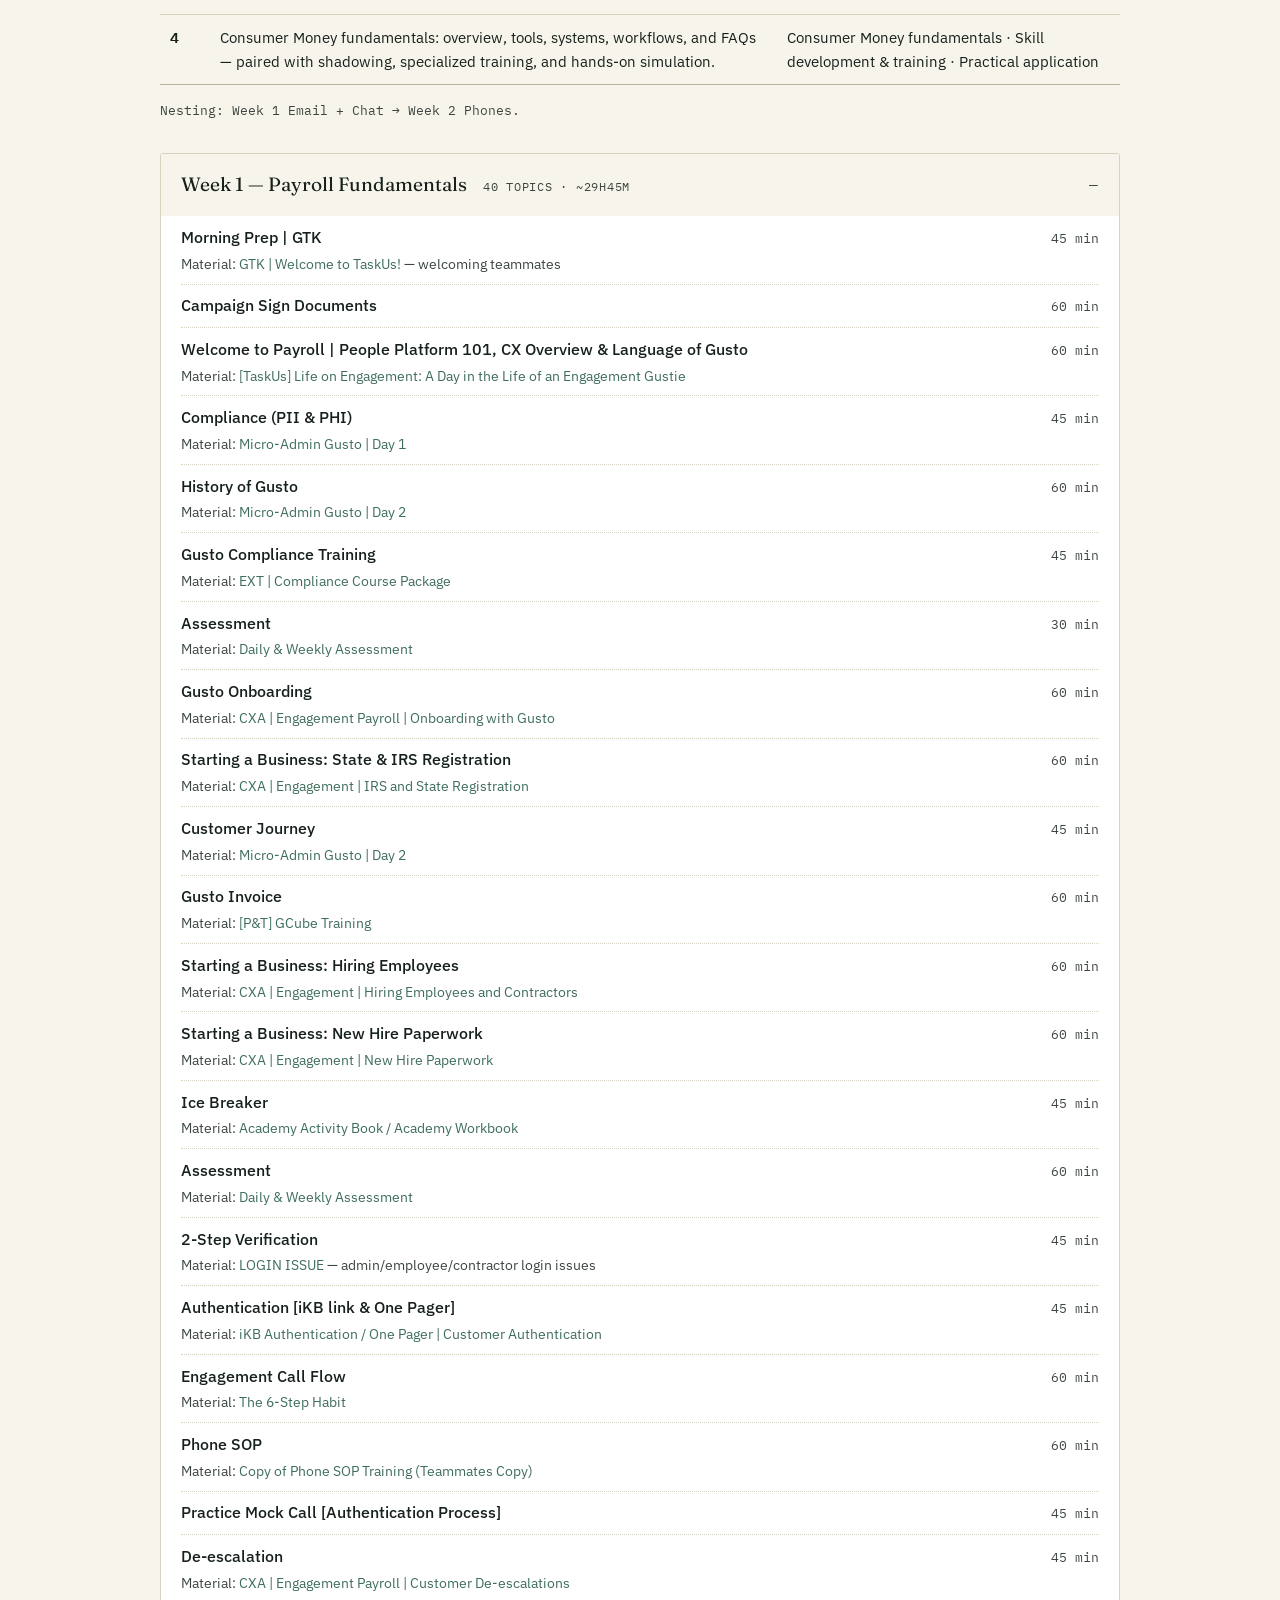
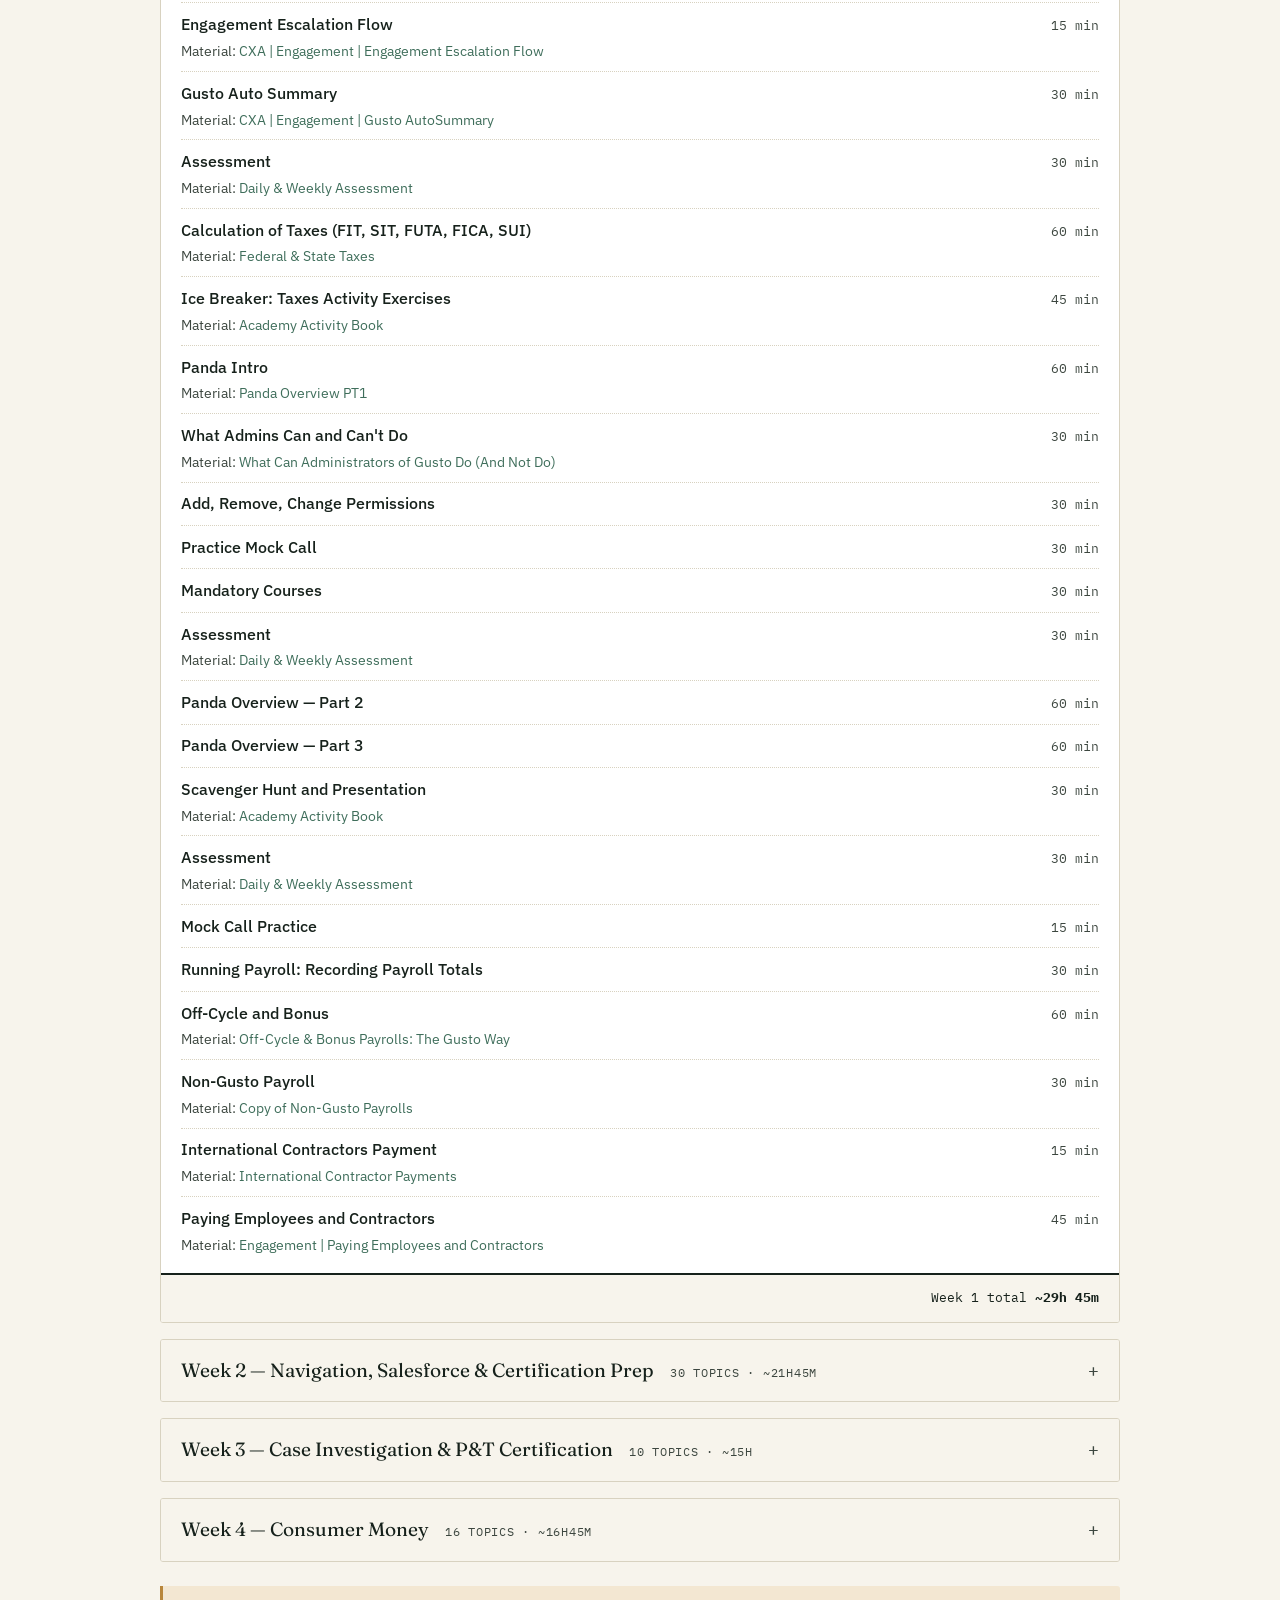
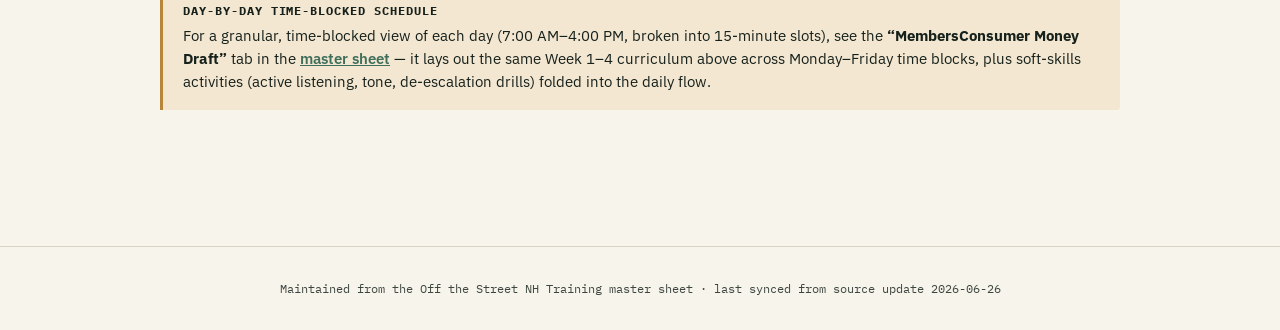
==== commit fe422e70: "Update print statement from 'Hello' to 'Goodbye'" ====
--- a/index.html
+++ b/index.html
@@ -2,7 +2,205 @@
 <html lang="en">
 <head>
 <meta charset="UTF-8">
+<meta name="viewport" content="width=device-width<!DOCTYPE html>
+<html lang="en">
+<head>
+<meta charset="UTF-8">
 <meta name="viewport" content="width=device-width, initial-scale=1.0">
+<title>Members / Consumer Money Training — Vendor Training Ledger</title>
+<link rel="stylesheet" href="style.css">
+</head>
+<body>
+
+<div class="topbar">
+  <a class="topbar__brand" href="index.html">
+    <strong>Training Ledger</strong>
+    <span>Members / Consumer Money</span>
+  </a>
+  <nav class="tabs">
+    <a href="index.html" class="active">Training</a>
+    <a href="dashboard.html">Ramp Dashboard</a>
+  </nav>
+</div>
+
+<main>
+  <div class="ledger-head">
+    <p class="ledger-head__eyebrow">Track · Members &amp; Consumer Money</p>
+    <h1>Members / Consumer Money Training Curriculum</h1>
+    <p>Weeks 1–3 build the Payroll &amp; Taxes foundation and top case reasons. Week 4 pivots into Consumer Money: product overview, workflows, tools and systems, disputes, and certification.</p>
+    <div class="ledger-head__meta">
+      <span><b>4</b> weeks</span>
+      <span><b>~83h</b> of instruction</span>
+      <span>Full source tab: <a href="https://docs.google.com/spreadsheets/d/1W30-EdlPSlVyR7f-PRKHWl_OyD7YDqGrelSDx2LIdLs" target="_blank" rel="noopener">“MembersConsumer Money”</a></span>
+    </div>
+  </div>
+
+  <table class="statement">
+    <caption>Program overview</caption>
+    <thead>
+      <tr><th>Week</th><th>Agenda</th><th>High-level topics</th></tr>
+    </thead>
+    <tbody>
+      <tr><td class="-week">1–3</td><td>Building the foundation and basics in Payroll &amp; Taxes, ensuring top case reasons are covered.</td><td>Gusto tools tech check · Payroll fundamentals · Compliance courses</td></tr>
+      <tr><td class="-week">4</td><td>Consumer Money fundamentals: overview, tools, systems, workflows, and FAQs — paired with shadowing, specialized training, and hands-on simulation.</td><td>Consumer Money fundamentals · Skill development &amp; training · Practical application</td></tr>
+    </tbody>
+  </table>
+
+  <p style="font-family:var(--font-mono); font-size:.8rem; color:var(--ink-soft); margin:-1.5rem 0 2rem;">
+    Nesting: Week 1 Email + Chat → Week 2 Phones.
+  </p>
+
+  <details class="week" open>
+    <summary>
+      <span class="week__title">Week 1 — Payroll Fundamentals</span>
+      <span class="week__sub">43 topics · ~29h45m</span>
+    </summary>
+    <div class="day-block">
+      <div class="ledger-line"><span class="ledger-line__topic"><a href="https://docs.google.com/presentation/u/0/d/1q8R99WM_ncTcB8GRVAPhJ576yKgHhTfR-oEMAQeDKW4/edit" target="_blank" rel="noopener">Morning Prep | GTK</a></span><span class="ledger-line__dur">45 min</span><span class="ledger-line__material">Materials: <a href="https://docs.google.com/presentation/u/0/d/1q8R99WM_ncTcB8GRVAPhJ576yKgHhTfR-oEMAQeDKW4/edit" target="_blank" rel="noopener"><em>GTK | Welcome to TaskUs!</em></a> &nbsp;|&nbsp; GTK | Welcoming TMs</span></div>
+      <div class="ledger-line"><span class="ledger-line__topic">Campaign Sign Documents</span><span class="ledger-line__dur">60 min</span></div>
+      <div class="ledger-line"><span class="ledger-line__topic"><a href="https://docs.google.com/presentation/u/0/d/1tJ9f0Bt_bbW1pC1o0klf8s6x_p4z6X7VhmnA6Pgw6h8/edit" target="_blank" rel="noopener">Wecome to Payroll | People Platform 101, CX Overview, &amp; Language of Gusto</a></span><span class="ledger-line__dur">60 min</span><span class="ledger-line__material">Materials: <a href="https://docs.google.com/presentation/u/0/d/1tJ9f0Bt_bbW1pC1o0klf8s6x_p4z6X7VhmnA6Pgw6h8/edit" target="_blank" rel="noopener"><em>[TaskUs] Life On Engagement: A Day in the life of an Engagement Gustie</em></a></span></div>
+      <div class="ledger-line"><span class="ledger-line__topic"><a href="https://docs.google.com/presentation/u/0/d/1FYFfUIrIc_S-khG5gTeyxagXyCl1cyiKJvKesDwKb9w/edit" target="_blank" rel="noopener">Compliance (PII &amp; PHI)</a></span><span class="ledger-line__dur">45 min</span><span class="ledger-line__material">Materials: <a href="https://docs.google.com/presentation/u/0/d/1FYFfUIrIc_S-khG5gTeyxagXyCl1cyiKJvKesDwKb9w/edit" target="_blank" rel="noopener"><em>Micro-Admin Gusto | Day 1</em></a></span></div>
+      <div class="ledger-line"><span class="ledger-line__topic"><a href="https://docs.google.com/presentation/u/0/d/1UmvDvJnJuO0R0LMnF6jO9EB95Uf1RVU81CIqWVwDdAs/edit" target="_blank" rel="noopener">History of Gusto</a></span><span class="ledger-line__dur">60 min</span><span class="ledger-line__material">Materials: <a href="https://docs.google.com/presentation/u/0/d/1UmvDvJnJuO0R0LMnF6jO9EB95Uf1RVU81CIqWVwDdAs/edit" target="_blank" rel="noopener"><em>Micro-Admin Gusto | Day 2</em></a></span></div>
+      <div class="ledger-line"><span class="ledger-line__topic"><a href="https://gustoexternal.learnupon.com/courses/3541180" target="_blank" rel="noopener">Gusto Compliance Training</a></span><span class="ledger-line__dur">45 min</span><span class="ledger-line__material">Materials: <a href="https://gustoexternal.learnupon.com/courses/3541180" target="_blank" rel="noopener"><em>EXT | Compliance Course Package</em></a></span></div>
+      <div class="ledger-line"><span class="ledger-line__topic"><a href="https://docs.google.com/spreadsheets/u/0/d/12CTviavLCjOwz-mX2yy7cfRaVHck_QDUcnzOjaGAvTA/edit" target="_blank" rel="noopener">Assessment</a></span><span class="ledger-line__dur">30 min</span><span class="ledger-line__material">Materials: <a href="https://docs.google.com/spreadsheets/u/0/d/12CTviavLCjOwz-mX2yy7cfRaVHck_QDUcnzOjaGAvTA/edit" target="_blank" rel="noopener"><em>Daily &amp; Weekly Assessment</em></a></span></div>
+      <div class="ledger-line"><span class="ledger-line__topic"><a href="https://gustoexternal.learnupon.com/content-details/3729641/0" target="_blank" rel="noopener">Gusto Onboarding</a></span><span class="ledger-line__dur">60 min</span><span class="ledger-line__material">Materials: <a href="https://gustoexternal.learnupon.com/content-details/3729641/0" target="_blank" rel="noopener"><em>CXA | Engagement Payroll | Onboarding with Gusto</em></a></span></div>
+      <div class="ledger-line"><span class="ledger-line__topic"><a href="https://gustoexternal.learnupon.com/content-details/2601774/0" target="_blank" rel="noopener">Starting a Business: State &amp; IRS Registration</a></span><span class="ledger-line__dur">60 min</span><span class="ledger-line__material">Materials: <a href="https://gustoexternal.learnupon.com/content-details/2601774/0" target="_blank" rel="noopener"><em>CXA | Engagement | IRS and State Registration</em></a></span></div>
+      <div class="ledger-line"><span class="ledger-line__topic"><a href="https://docs.google.com/presentation/u/0/d/1UmvDvJnJuO0R0LMnF6jO9EB95Uf1RVU81CIqWVwDdAs/edit" target="_blank" rel="noopener">Customer Journey</a></span><span class="ledger-line__dur">45 min</span><span class="ledger-line__material">Materials: <a href="https://docs.google.com/presentation/u/0/d/1UmvDvJnJuO0R0LMnF6jO9EB95Uf1RVU81CIqWVwDdAs/edit" target="_blank" rel="noopener"><em>Micro-Admin Gusto | Day 2</em></a></span></div>
+      <div class="ledger-line"><span class="ledger-line__topic"><a href="https://docs.google.com/presentation/u/0/d/1TVxhhrCEFaxmBV9HjT9KWsxg3TgVrvbtoK6qx5Nzevk/edit" target="_blank" rel="noopener">Gusto Invoice</a></span><span class="ledger-line__dur">60 min</span><span class="ledger-line__material">Materials: <a href="https://docs.google.com/presentation/u/0/d/1TVxhhrCEFaxmBV9HjT9KWsxg3TgVrvbtoK6qx5Nzevk/edit" target="_blank" rel="noopener"><em>[P&amp;T] GCube Training</em></a></span></div>
+      <div class="ledger-line"><span class="ledger-line__topic"><a href="https://gustoexternal.learnupon.com/catalog/courses/2601781" target="_blank" rel="noopener">Starting a Business: Hiring Employees</a></span><span class="ledger-line__dur">60 min</span><span class="ledger-line__material">Materials: <a href="https://gustoexternal.learnupon.com/catalog/courses/2601781" target="_blank" rel="noopener"><em>CXA | Engagement | Hiring Employees and Contractors</em></a></span></div>
+      <div class="ledger-line"><span class="ledger-line__topic"><a href="https://gustoexternal.learnupon.com/content-details/2601788/0" target="_blank" rel="noopener">Starting a Business: New Hire Paperwork</a></span><span class="ledger-line__dur">60 min</span><span class="ledger-line__material">Materials: <a href="https://gustoexternal.learnupon.com/content-details/2601788/0" target="_blank" rel="noopener"><em>CXA | Engagement | New Hire Paperwork</em></a></span></div>
+      <div class="ledger-line"><span class="ledger-line__topic"><a href="https://docs.google.com/presentation/u/0/d/19tFIHuSFdgRieJF60MbqFR15JJVpL1ZhHmC-GyP_5UA/edit" target="_blank" rel="noopener">Ice Breaker</a></span><span class="ledger-line__dur">45 min</span><span class="ledger-line__material">Materials: <a href="https://docs.google.com/presentation/u/0/d/19tFIHuSFdgRieJF60MbqFR15JJVpL1ZhHmC-GyP_5UA/edit" target="_blank" rel="noopener"><em>Academy Activity Book Academy Workbook</em></a></span></div>
+      <div class="ledger-line"><span class="ledger-line__topic"><a href="https://docs.google.com/spreadsheets/u/0/d/12CTviavLCjOwz-mX2yy7cfRaVHck_QDUcnzOjaGAvTA/edit" target="_blank" rel="noopener">Assessment</a></span><span class="ledger-line__dur">60 min</span><span class="ledger-line__material">Materials: <a href="https://docs.google.com/spreadsheets/u/0/d/12CTviavLCjOwz-mX2yy7cfRaVHck_QDUcnzOjaGAvTA/edit" target="_blank" rel="noopener"><em>Daily &amp; Weekly Assessment</em></a></span></div>
+      <div class="ledger-line"><span class="ledger-line__topic"><a href="https://docs.google.com/presentation/u/0/d/1_EdXRNuoo0gfwhBya3S8uBchXZDiNyfqEKNyT2aj2Ps/edit" target="_blank" rel="noopener">2-Step Verification</a></span><span class="ledger-line__dur">45 min</span><span class="ledger-line__material">Materials: <a href="https://docs.google.com/presentation/u/0/d/1_EdXRNuoo0gfwhBya3S8uBchXZDiNyfqEKNyT2aj2Ps/edit" target="_blank" rel="noopener"><em>LOGIN ISSUE</em></a> &nbsp;|&nbsp; login issues of admin/ee/ctr</span></div>
+      <div class="ledger-line"><span class="ledger-line__topic"><a href="https://support.gusto.com/article/internal/197919881100000/Authenticating-a-customer" target="_blank" rel="noopener">Authentication [iKB link &amp; One Pager]</a></span><span class="ledger-line__dur">45 min</span><span class="ledger-line__material">Materials: <a href="https://support.gusto.com/article/internal/197919881100000/Authenticating-a-customer" target="_blank" rel="noopener"><em>iKB Authentication</em></a> &nbsp;|&nbsp; One Pager | Customer Authentication</span></div>
+      <div class="ledger-line"><span class="ledger-line__topic"><a href="https://docs.google.com/presentation/u/0/d/11P_eQniAQKMPe1GbnszLitTK-UwPC_YLhOHndhBC14E/edit" target="_blank" rel="noopener">Engagement Call Flow</a></span><span class="ledger-line__dur">60 min</span><span class="ledger-line__material">Materials: <a href="https://docs.google.com/presentation/u/0/d/11P_eQniAQKMPe1GbnszLitTK-UwPC_YLhOHndhBC14E/edit" target="_blank" rel="noopener"><em>The 6-Step Habit</em></a></span></div>
+      <div class="ledger-line"><span class="ledger-line__topic"><a href="https://docs.google.com/presentation/u/0/d/1T-W7tkrdMqm_SKgyR3yrQB4W-Nn44d0cHgVsiKRj7Go/edit" target="_blank" rel="noopener">Phone SOP</a></span><span class="ledger-line__dur">60 min</span><span class="ledger-line__material">Materials: <a href="https://docs.google.com/presentation/u/0/d/1T-W7tkrdMqm_SKgyR3yrQB4W-Nn44d0cHgVsiKRj7Go/edit" target="_blank" rel="noopener"><em>Copy of Phone SOP Training (Teammates Copy)</em></a></span></div>
+      <div class="ledger-line"><span class="ledger-line__topic">Practice Mock Call [Authentication Process]</span><span class="ledger-line__dur">45 min</span></div>
+      <div class="ledger-line"><span class="ledger-line__topic"><a href="https://gustoexternal.learnupon.com/content-details/3600453/0" target="_blank" rel="noopener">De-escalation</a></span><span class="ledger-line__dur">45 min</span><span class="ledger-line__material">Materials: <a href="https://gustoexternal.learnupon.com/content-details/3600453/0" target="_blank" rel="noopener"><em>CXA | Engagement Payroll | Customer De-escalations</em></a></span></div>
+      <div class="ledger-line"><span class="ledger-line__topic"><a href="https://gustoexternal.learnupon.com/content-details/3729639/0" target="_blank" rel="noopener">Engagement Escalation Flow</a></span><span class="ledger-line__dur">15 min</span><span class="ledger-line__material">Materials: <a href="https://gustoexternal.learnupon.com/content-details/3729639/0" target="_blank" rel="noopener"><em>CXA | Engagement | Engagement Escalation Flow</em></a></span></div>
+      <div class="ledger-line"><span class="ledger-line__topic"><a href="https://gustoexternal.learnupon.com/content-details/3932054/0" target="_blank" rel="noopener">Gusto Auto Summary</a></span><span class="ledger-line__dur">30 min</span><span class="ledger-line__material">Materials: <a href="https://gustoexternal.learnupon.com/content-details/3932054/0" target="_blank" rel="noopener"><em>CXA| Engagement | Gusto AutoSummary</em></a></span></div>
+      <div class="ledger-line"><span class="ledger-line__topic"><a href="https://docs.google.com/spreadsheets/u/0/d/12CTviavLCjOwz-mX2yy7cfRaVHck_QDUcnzOjaGAvTA/edit" target="_blank" rel="noopener">Assessment</a></span><span class="ledger-line__dur">30 min</span><span class="ledger-line__material">Materials: <a href="https://docs.google.com/spreadsheets/u/0/d/12CTviavLCjOwz-mX2yy7cfRaVHck_QDUcnzOjaGAvTA/edit" target="_blank" rel="noopener"><em>Daily &amp; Weekly Assessment</em></a></span></div>
+      <div class="ledger-line"><span class="ledger-line__topic"><a href="https://docs.google.com/presentation/u/0/d/1s3ud1Yhwoud9kt5qwj5ZElbEuPlIzVbLWajEn-Ea4_M/edit" target="_blank" rel="noopener">Calculation of Taxes (FIT, SIT, FUTA, FICA, SUI)</a></span><span class="ledger-line__dur">60 min</span><span class="ledger-line__material">Materials: <a href="https://docs.google.com/presentation/u/0/d/1s3ud1Yhwoud9kt5qwj5ZElbEuPlIzVbLWajEn-Ea4_M/edit" target="_blank" rel="noopener"><em>Federal &amp; State Taxes</em></a></span></div>
+      <div class="ledger-line"><span class="ledger-line__topic">Federal &amp; State Taxes</span></div>
+      <div class="ledger-line"><span class="ledger-line__topic"><a href="https://docs.google.com/presentation/u/0/d/19tFIHuSFdgRieJF60MbqFR15JJVpL1ZhHmC-GyP_5UA/edit" target="_blank" rel="noopener">Ice Breaker: Answer Acvitiy exercises of Taxes</a></span><span class="ledger-line__dur">45 min</span><span class="ledger-line__material">Materials: <a href="https://docs.google.com/presentation/u/0/d/19tFIHuSFdgRieJF60MbqFR15JJVpL1ZhHmC-GyP_5UA/edit" target="_blank" rel="noopener"><em>Academy Activity Book</em></a></span></div>
+      <div class="ledger-line"><span class="ledger-line__topic"><a href="https://gustoexternal.learnupon.com/catalog/courses/3364385" target="_blank" rel="noopener">Panda Intro</a></span><span class="ledger-line__dur">60 min</span><span class="ledger-line__material">Materials: <a href="https://gustoexternal.learnupon.com/catalog/courses/3364385" target="_blank" rel="noopener"><em>Panda Overview PT1</em></a></span></div>
+      <div class="ledger-line"><span class="ledger-line__topic"><a href="https://gustoexternal.learnupon.com/content-details/1199489/0" target="_blank" rel="noopener">What Admins Can and Can’t Do</a></span><span class="ledger-line__dur">30 min</span><span class="ledger-line__material">Materials: <a href="https://gustoexternal.learnupon.com/content-details/1199489/0" target="_blank" rel="noopener"><em>What Can Administrators of Gusto Do (And Not Do)</em></a></span></div>
+      <div class="ledger-line"><span class="ledger-line__topic"><a href="https://gustoexternal.learnupon.com/content-details/1199489/0" target="_blank" rel="noopener">Add, Remove, Change Permissions</a></span><span class="ledger-line__dur">30 min</span><span class="ledger-line__material">Materials: <a href="https://gustoexternal.learnupon.com/content-details/1199489/0" target="_blank" rel="noopener"><em>Add, Remove, Change Permissions</em></a></span></div>
+      <div class="ledger-line"><span class="ledger-line__topic">Practice Mock Call</span><span class="ledger-line__dur">30 min</span></div>
+      <div class="ledger-line"><span class="ledger-line__topic">Mandatory Courses</span><span class="ledger-line__dur">30 min</span></div>
+      <div class="ledger-line"><span class="ledger-line__topic"><a href="https://docs.google.com/spreadsheets/u/0/d/12CTviavLCjOwz-mX2yy7cfRaVHck_QDUcnzOjaGAvTA/edit" target="_blank" rel="noopener">Assessment</a></span><span class="ledger-line__dur">30 min</span><span class="ledger-line__material">Materials: <a href="https://docs.google.com/spreadsheets/u/0/d/12CTviavLCjOwz-mX2yy7cfRaVHck_QDUcnzOjaGAvTA/edit" target="_blank" rel="noopener"><em>Daily &amp; Weekly Assessment</em></a></span></div>
+      <div class="ledger-line"><span class="ledger-line__topic"><a href="https://gustoexternal.learnupon.com/content-details/1199624/0" target="_blank" rel="noopener">Panda Overview- Part 2</a></span><span class="ledger-line__dur">60 min</span><span class="ledger-line__material">Materials: <a href="https://gustoexternal.learnupon.com/content-details/1199624/0" target="_blank" rel="noopener"><em>Panda Overview Part 2</em></a></span></div>
+      <div class="ledger-line"><span class="ledger-line__topic"><a href="https://gustoexternal.learnupon.com/content-details/1200022/0" target="_blank" rel="noopener">Panda Overview- Part 3</a></span><span class="ledger-line__dur">60 min</span><span class="ledger-line__material">Materials: <a href="https://gustoexternal.learnupon.com/content-details/1200022/0" target="_blank" rel="noopener"><em>Panda Overview Part 3</em></a></span></div>
+      <div class="ledger-line"><span class="ledger-line__topic"><a href="https://docs.google.com/presentation/u/0/d/19tFIHuSFdgRieJF60MbqFR15JJVpL1ZhHmC-GyP_5UA/edit" target="_blank" rel="noopener">Scavenger Hunt and Presentation</a></span><span class="ledger-line__dur">30 min</span><span class="ledger-line__material">Materials: <a href="https://docs.google.com/presentation/u/0/d/19tFIHuSFdgRieJF60MbqFR15JJVpL1ZhHmC-GyP_5UA/edit" target="_blank" rel="noopener"><em>Academy Activity Book</em></a></span></div>
+      <div class="ledger-line"><span class="ledger-line__topic"><a href="https://docs.google.com/spreadsheets/u/0/d/12CTviavLCjOwz-mX2yy7cfRaVHck_QDUcnzOjaGAvTA/edit" target="_blank" rel="noopener">Assessment</a></span><span class="ledger-line__dur">30 min</span><span class="ledger-line__material">Materials: <a href="https://docs.google.com/spreadsheets/u/0/d/12CTviavLCjOwz-mX2yy7cfRaVHck_QDUcnzOjaGAvTA/edit" target="_blank" rel="noopener"><em>Daily &amp; Weekly Assessment</em></a></span></div>
+      <div class="ledger-line"><span class="ledger-line__topic">Mock Call Practice</span><span class="ledger-line__dur">15 min</span></div>
+      <div class="ledger-line"><span class="ledger-line__topic"><a href="https://gustoexternal.learnupon.com/content-details/1199558/0" target="_blank" rel="noopener">Running Payroll: Recording Payroll Totals</a></span><span class="ledger-line__dur">30 min</span><span class="ledger-line__material">Materials: <a href="https://gustoexternal.learnupon.com/content-details/1199558/0" target="_blank" rel="noopener"><em>Running Payroll: Recording Payroll Totals</em></a></span></div>
+      <div class="ledger-line"><span class="ledger-line__topic"><a href="https://gustoexternal.learnupon.com/content-details/2599904/0" target="_blank" rel="noopener">Off-Cycle and Bonus</a></span><span class="ledger-line__dur">60 min</span><span class="ledger-line__material">Materials: <a href="https://gustoexternal.learnupon.com/content-details/2599904/0" target="_blank" rel="noopener"><em>Off-Cycle &amp; Bonus Payrolls: The Gusto Way</em></a></span></div>
+      <div class="ledger-line"><span class="ledger-line__topic"><a href="https://docs.google.com/presentation/u/0/d/1gFmtAB35ziCbpQDMPBrdKLskuyy1uAAKtPkFaID8CSk/edit" target="_blank" rel="noopener">Non-Gusto Payroll</a></span><span class="ledger-line__dur">30 min</span><span class="ledger-line__material">Materials: <a href="https://docs.google.com/presentation/u/0/d/1gFmtAB35ziCbpQDMPBrdKLskuyy1uAAKtPkFaID8CSk/edit" target="_blank" rel="noopener"><em>Copy of Non-Gusto Payrolls</em></a></span></div>
+      <div class="ledger-line"><span class="ledger-line__topic"><a href="https://gustoexternal.learnupon.com/content-details/3672221/0" target="_blank" rel="noopener">International Contractors Payment</a></span><span class="ledger-line__dur">15 min</span><span class="ledger-line__material">Materials: <a href="https://gustoexternal.learnupon.com/content-details/3672221/0" target="_blank" rel="noopener"><em>International Contractor Payments</em></a></span></div>
+      <div class="ledger-line"><span class="ledger-line__topic"><a href="https://gustoexternal.learnupon.com/content-details/2601808/0" target="_blank" rel="noopener">Paying Employees and Contractors</a></span><span class="ledger-line__dur">45 min</span><span class="ledger-line__material">Materials: <a href="https://gustoexternal.learnupon.com/content-details/2601808/0" target="_blank" rel="noopener"><em>Engagement | Paying Employees and Contractors</em></a></span></div>
+    </div>
+    <div class="week-total">Week 1 total <b>~29h 45m</b></div>
+  </details>
+
+  <details class="week">
+    <summary>
+      <span class="week__title">Week 2 — Navigation, Salesforce &amp; Certification Prep</span>
+      <span class="week__sub">30 topics · ~21h45m</span>
+    </summary>
+    <div class="day-block">
+      <div class="ledger-line"><span class="ledger-line__topic"><a href="https://docs.google.com/presentation/u/0/d/1VW_dkhOSS9lqJPmWlgHDQExt6pMgKZIsHeYEiZqWHX4/edit" target="_blank" rel="noopener">Payroll Reversal Overview</a></span><span class="ledger-line__dur">60 min</span><span class="ledger-line__material">Materials: <a href="https://docs.google.com/presentation/u/0/d/1VW_dkhOSS9lqJPmWlgHDQExt6pMgKZIsHeYEiZqWHX4/edit" target="_blank" rel="noopener"><em>Copy of Payroll Reversals</em></a> &nbsp;|&nbsp; just an overview (processing reversal/backdating should be transferred to P&amp;T)</span></div>
+      <div class="ledger-line"><span class="ledger-line__topic">In-app Navigation</span><span class="ledger-line__dur">45 min</span></div>
+      <div class="ledger-line"><span class="ledger-line__topic">Panda Navigation</span><span class="ledger-line__dur">60 min</span></div>
+      <div class="ledger-line"><span class="ledger-line__topic"><a href="https://docs.google.com/presentation/u/0/d/13XiDm3XWSR8eQVyrbcSvfw3PCxR7luR8BvXOo2JJFGs/edit" target="_blank" rel="noopener">Chat SOP</a></span><span class="ledger-line__dur">60 min</span><span class="ledger-line__material">Materials: <a href="https://docs.google.com/presentation/u/0/d/13XiDm3XWSR8eQVyrbcSvfw3PCxR7luR8BvXOo2JJFGs/edit" target="_blank" rel="noopener"><em>Chat SOP Training (TU) (copy)</em></a></span></div>
+      <div class="ledger-line"><span class="ledger-line__topic"><a href="https://gustoexternal.learnupon.com/content-details/3207612/0" target="_blank" rel="noopener">Salesforce - Request Help</a></span><span class="ledger-line__dur">45 min</span><span class="ledger-line__material">Materials: <a href="https://gustoexternal.learnupon.com/content-details/3207612/0" target="_blank" rel="noopener"><em>Salesforce - Request Help</em></a></span></div>
+      <div class="ledger-line"><span class="ledger-line__topic"><a href="https://support.gusto.com/article/internal/240702185450203/Otto-best-practices-and-how-tos" target="_blank" rel="noopener">OTTO</a></span><span class="ledger-line__dur">60 min</span><span class="ledger-line__material">Materials: <a href="https://support.gusto.com/article/internal/240702185450203/Otto-best-practices-and-how-tos" target="_blank" rel="noopener"><em>Otto best practices and how-tos</em></a></span></div>
+      <div class="ledger-line"><span class="ledger-line__topic">Snippets</span><span class="ledger-line__dur">45 min</span><span class="ledger-line__material">Materials: Grammarly Snippets</span></div>
+      <div class="ledger-line"><span class="ledger-line__topic"><a href="https://gustoexternal.learnupon.com/content-details/3207603/0" target="_blank" rel="noopener">Engagement Payroll | Salesforce &amp; Gusto</a></span><span class="ledger-line__dur">15 min</span><span class="ledger-line__material">Materials: <a href="https://gustoexternal.learnupon.com/content-details/3207603/0" target="_blank" rel="noopener"><em>Salesforce &amp; Gusto</em></a></span></div>
+      <div class="ledger-line"><span class="ledger-line__topic"><a href="https://gustoexternal.learnupon.com/content-details/3207616/0" target="_blank" rel="noopener">Engagement Payroll | Salesforce - Macros</a></span><span class="ledger-line__dur">45 min</span><span class="ledger-line__material">Materials: <a href="https://gustoexternal.learnupon.com/content-details/3207616/0" target="_blank" rel="noopener"><em>Salesforce - Macros</em></a></span></div>
+      <div class="ledger-line"><span class="ledger-line__topic"><a href="https://gustoexternal.learnupon.com/content-details/3207610/0" target="_blank" rel="noopener">Salesforce Internal Tickets</a></span><span class="ledger-line__dur">15 min</span><span class="ledger-line__material">Materials: <a href="https://gustoexternal.learnupon.com/content-details/3207610/0" target="_blank" rel="noopener"><em>Engagement Payroll | Salesforce &amp; Gusto</em></a></span></div>
+      <div class="ledger-line"><span class="ledger-line__topic">Practice Mock Chat</span><span class="ledger-line__dur">75 min</span></div>
+      <div class="ledger-line"><span class="ledger-line__topic"><a href="https://gustoexternal.learnupon.com/content-details/3855029/0" target="_blank" rel="noopener">Company Pay and Bank Issues</a></span><span class="ledger-line__dur">45 min</span><span class="ledger-line__material">Materials: <a href="https://gustoexternal.learnupon.com/content-details/3855029/0" target="_blank" rel="noopener"><em>Payroll Academy | Company Pay or Bank Issues</em></a></span></div>
+      <div class="ledger-line"><span class="ledger-line__topic"><a href="https://gustoexternal.learnupon.com/content-details/3855045/0" target="_blank" rel="noopener">Identifying an Employee Bank Error</a></span><span class="ledger-line__dur">15 min</span><span class="ledger-line__material">Materials: <a href="https://gustoexternal.learnupon.com/content-details/3855045/0" target="_blank" rel="noopener"><em>Payroll Care | Identifying an Employee Bank Error</em></a></span></div>
+      <div class="ledger-line"><span class="ledger-line__topic"><a href="https://gustoexternal.learnupon.com/content-details/3855034/0" target="_blank" rel="noopener">How to Identify an R01 Bank Error</a></span><span class="ledger-line__dur">15 min</span><span class="ledger-line__material">Materials: <a href="https://gustoexternal.learnupon.com/content-details/3855034/0" target="_blank" rel="noopener"><em>Payroll Care | How to Identify an R01 Bank Error</em></a></span></div>
+      <div class="ledger-line"><span class="ledger-line__topic">Mock Chat / Mock Call</span><span class="ledger-line__dur">30 min</span></div>
+      <div class="ledger-line"><span class="ledger-line__topic"><a href="https://gustoexternal.learnupon.com/content-details/1200020/0" target="_blank" rel="noopener">Time Tracking with Gusto</a></span><span class="ledger-line__dur">30 min</span><span class="ledger-line__material">Materials: <a href="https://gustoexternal.learnupon.com/content-details/1200020/0" target="_blank" rel="noopener"><em>Time Tracking with Gusto</em></a></span></div>
+      <div class="ledger-line"><span class="ledger-line__topic"><a href="https://gustoexternal.learnupon.com/content-details/1200828/0" target="_blank" rel="noopener">Time off</a></span><span class="ledger-line__dur">30 min</span><span class="ledger-line__material">Materials: <a href="https://gustoexternal.learnupon.com/content-details/1200828/0" target="_blank" rel="noopener"><em>Time off</em></a></span></div>
+      <div class="ledger-line"><span class="ledger-line__topic"><a href="https://gustoexternal.learnupon.com/content-details/3362112/0" target="_blank" rel="noopener">Gusto Time Kiosk</a></span><span class="ledger-line__dur">15 min</span><span class="ledger-line__material">Materials: <a href="https://gustoexternal.learnupon.com/content-details/3362112/0" target="_blank" rel="noopener"><em>Engagement | Gusto Time Kiosk</em></a></span></div>
+      <div class="ledger-line"><span class="ledger-line__topic"><a href="https://docs.google.com/spreadsheets/u/0/d/1djkiZ_4Ww078cvJimcVKRjnwr-iPMyP6XRWMa-xSjGM/edit" target="_blank" rel="noopener">Tools Navigation and Initial Call Certification</a></span><span class="ledger-line__dur">60 min</span><span class="ledger-line__material">Materials: <a href="https://docs.google.com/spreadsheets/u/0/d/1djkiZ_4Ww078cvJimcVKRjnwr-iPMyP6XRWMa-xSjGM/edit" target="_blank" rel="noopener"><em>Initial Certification (Make a copy)</em></a></span></div>
+      <div class="ledger-line"><span class="ledger-line__topic"><a href="https://gustoexternal.learnupon.com/content-details/3600380/0" target="_blank" rel="noopener">Email</a></span><span class="ledger-line__dur">45 min</span><span class="ledger-line__material">Materials: <a href="https://gustoexternal.learnupon.com/content-details/3600380/0" target="_blank" rel="noopener"><em>Navigation &amp; Email Cases</em></a></span></div>
+      <div class="ledger-line"><span class="ledger-line__topic"><a href="https://gustoexternal.learnupon.com/content-details/3288148/0" target="_blank" rel="noopener">Salesforce Emails</a></span><span class="ledger-line__dur">60 min</span><span class="ledger-line__material">Materials: <a href="https://gustoexternal.learnupon.com/content-details/3288148/0" target="_blank" rel="noopener"><em>Engagement | Salesforce Emails</em></a></span></div>
+      <div class="ledger-line"><span class="ledger-line__topic"><a href="https://docs.google.com/document/d/1H8J9L-QT40mGBLt2fwxXgqvag4KnGyHJH5GSZvttiaA/edit?tab=t.0" target="_blank" rel="noopener">Email SOP</a></span><span class="ledger-line__dur">30 min</span><span class="ledger-line__material">Materials: <a href="https://docs.google.com/document/d/1H8J9L-QT40mGBLt2fwxXgqvag4KnGyHJH5GSZvttiaA/edit?tab=t.0" target="_blank" rel="noopener"><em>Email Handling Process</em></a></span></div>
+      <div class="ledger-line"><span class="ledger-line__topic"><a href="https://docs.google.com/presentation/u/0/d/19tFIHuSFdgRieJF60MbqFR15JJVpL1ZhHmC-GyP_5UA/edit" target="_blank" rel="noopener">Crafting an Email</a></span><span class="ledger-line__dur">30 min</span><span class="ledger-line__material">Materials: <a href="https://docs.google.com/presentation/u/0/d/19tFIHuSFdgRieJF60MbqFR15JJVpL1ZhHmC-GyP_5UA/edit" target="_blank" rel="noopener"><em>Academy Activity Book</em></a></span></div>
+      <div class="ledger-line"><span class="ledger-line__topic"><a href="https://gustoexternal.learnupon.com/content-details/3464532/0" target="_blank" rel="noopener">Crafting a Jira</a></span><span class="ledger-line__dur">45 min</span><span class="ledger-line__material">Materials: <a href="https://gustoexternal.learnupon.com/content-details/3464532/0" target="_blank" rel="noopener"><em>Crafting a Jira</em></a></span></div>
+      <div class="ledger-line"><span class="ledger-line__topic"><a href="https://docs.google.com/presentation/u/0/d/1TIb1fXNlh8MgJdKUZMDqA7nkv1Dzekv10BzRJzEqENE/edit" target="_blank" rel="noopener">Form Filing Questions</a></span><span class="ledger-line__dur">45 min</span><span class="ledger-line__material">Materials: <a href="https://docs.google.com/presentation/u/0/d/1TIb1fXNlh8MgJdKUZMDqA7nkv1Dzekv10BzRJzEqENE/edit" target="_blank" rel="noopener"><em>[TU Copy] Form Filings &amp; Failed Filings</em></a></span></div>
+      <div class="ledger-line"><span class="ledger-line__topic"><a href="https://gustoexternal.learnupon.com/content-details/2601824/0" target="_blank" rel="noopener">Tax Payments &amp; Filings</a></span><span class="ledger-line__dur">60 min</span><span class="ledger-line__material">Materials: <a href="https://gustoexternal.learnupon.com/content-details/2601824/0" target="_blank" rel="noopener"><em>Tax Payments &amp; Filings: Filing Tax Forms</em></a></span></div>
+      <div class="ledger-line"><span class="ledger-line__topic"><a href="https://docs.google.com/presentation/u/0/d/1TVxhhrCEFaxmBV9HjT9KWsxg3TgVrvbtoK6qx5Nzevk/edit" target="_blank" rel="noopener">IRS/State Notice</a></span><span class="ledger-line__dur">60 min</span><span class="ledger-line__material">Materials: <a href="https://docs.google.com/presentation/u/0/d/1TVxhhrCEFaxmBV9HjT9KWsxg3TgVrvbtoK6qx5Nzevk/edit" target="_blank" rel="noopener"><em>[P&amp;T] GCube Training</em></a></span></div>
+      <div class="ledger-line"><span class="ledger-line__topic"><a href="https://docs.google.com/presentation/u/0/d/1Yac5_Bx-NS1i63x3QFt4sFCrTGISjnIoCaRIr6t4iyc/edit" target="_blank" rel="noopener">Accountant Care</a></span><span class="ledger-line__dur">60 min</span><span class="ledger-line__material">Materials: <a href="https://docs.google.com/presentation/u/0/d/1Yac5_Bx-NS1i63x3QFt4sFCrTGISjnIoCaRIr6t4iyc/edit" target="_blank" rel="noopener"><em>Accountant Care Overview</em></a></span></div>
+      <div class="ledger-line"><span class="ledger-line__topic">Panda /In-app Navigation</span><span class="ledger-line__dur">60 min</span></div>
+      <div class="ledger-line"><span class="ledger-line__topic">Study time for Skill Certification</span><span class="ledger-line__dur">45 min</span></div>
+    </div>
+    <div class="week-total">Week 2 total <b>~21h 45m</b></div>
+  </details>
+
+  <details class="week">
+    <summary>
+      <span class="week__title">Week 3 — Case Investigation &amp; P&amp;T Certification</span>
+      <span class="week__sub">10 topics · ~15h</span>
+    </summary>
+    <div class="day-block">
+      <div class="ledger-line"><span class="ledger-line__topic">Mandatory Courses</span><span class="ledger-line__dur">30 min</span></div>
+      <div class="ledger-line"><span class="ledger-line__topic">Review</span><span class="ledger-line__dur">60 min</span><span class="ledger-line__material">Materials: will review the topics that were discussed in weeks 1 and 2.</span></div>
+      <div class="ledger-line"><span class="ledger-line__topic">Panda/In-app Navigation</span><span class="ledger-line__dur">90 min</span></div>
+      <div class="ledger-line"><span class="ledger-line__topic"><a href="https://docs.google.com/spreadsheets/d/1FDIwP_s9Fg3bfwVaWdQmtDbdRPUZuR8thSYcfC8iBN0/edit?gid=119856937" target="_blank" rel="noopener">Case Glossary</a></span><span class="ledger-line__dur">90 min</span><span class="ledger-line__material">Materials: <a href="https://docs.google.com/spreadsheets/d/1FDIwP_s9Fg3bfwVaWdQmtDbdRPUZuR8thSYcfC8iBN0/edit?gid=119856937" target="_blank" rel="noopener"><em>P&amp;T | Consumer Money Case Reason Glossary</em></a></span></div>
+      <div class="ledger-line"><span class="ledger-line__topic">Case Investigation</span><span class="ledger-line__dur">90 min</span><span class="ledger-line__material">Materials: Will focus on the navigation and case investigation (P&amp;T Concern)</span></div>
+      <div class="ledger-line"><span class="ledger-line__topic">Common Case Reasons</span><span class="ledger-line__dur">90 min</span></div>
+      <div class="ledger-line"><span class="ledger-line__topic">Call Listening</span><span class="ledger-line__dur">90 min</span></div>
+      <div class="ledger-line"><span class="ledger-line__topic">Email Certification</span><span class="ledger-line__dur">120 min</span><span class="ledger-line__material">Materials: P&amp;T Concern Only</span></div>
+      <div class="ledger-line"><span class="ledger-line__topic">Chat Certification</span><span class="ledger-line__dur">120 min</span><span class="ledger-line__material">Materials: P&amp;T Concern Only</span></div>
+      <div class="ledger-line"><span class="ledger-line__topic">Phone Certification</span><span class="ledger-line__dur">120 min</span><span class="ledger-line__material">Materials: P&amp;T Concern Only</span></div>
+    </div>
+    <div class="week-total">Week 3 total <b>~15h</b></div>
+  </details>
+
+  <details class="week">
+    <summary>
+      <span class="week__title">Week 4 — Consumer Money</span>
+      <span class="week__sub">15 topics · ~16h45m</span>
+    </summary>
+    <div class="day-block">
+      <div class="ledger-line"><span class="ledger-line__topic"><a href="https://cardservices.cpicardgroup.com/Account/Login" target="_blank" rel="noopener">Consumer Money Tools Testing</a></span><span class="ledger-line__dur">30 min</span><span class="ledger-line__material">Materials: <a href="https://cardservices.cpicardgroup.com/Account/Login" target="_blank" rel="noopener"><em>CPI</em></a> &nbsp;|&nbsp; <a href="https://docs.google.com/spreadsheets/d/1V9KN6LsJMTGpZe_gQ-3GhSkeu-V6-JWUXCeljZuwEQc/edit?gid=119856937" target="_blank" rel="noopener">[Filtered] Consumer Money Glossary</a> &nbsp;|&nbsp; <a href="https://admin.helix.q2.com/" target="_blank" rel="noopener"><em>Helix</em></a></span></div>
+      <div class="ledger-line"><span class="ledger-line__topic"><a href="https://docs.google.com/presentation/u/0/d/1pybRY-p5CyTlY1b1dNsbjgHqu2toUVdCa-IhA9qV9nc/edit" target="_blank" rel="noopener">TL All Hands</a></span><span class="ledger-line__dur">60 min</span><span class="ledger-line__material">Materials: <a href="https://docs.google.com/presentation/u/0/d/1pybRY-p5CyTlY1b1dNsbjgHqu2toUVdCa-IhA9qV9nc/edit" target="_blank" rel="noopener"><em>All Hands - Slide Deck</em></a> &nbsp;|&nbsp; All about Empathy | tNPS Training</span></div>
+      <div class="ledger-line"><span class="ledger-line__topic"><a href="https://docs.google.com/presentation/u/0/d/1qZR0i6DwJY7sHtR1yA3YnCm13ZZ98qGY3QMIsdETha0/edit" target="_blank" rel="noopener">Consumer Money - Overview</a></span><span class="ledger-line__dur">60 min</span><span class="ledger-line__material">Materials: <a href="https://docs.google.com/presentation/u/0/d/1qZR0i6DwJY7sHtR1yA3YnCm13ZZ98qGY3QMIsdETha0/edit" target="_blank" rel="noopener"><em>Consumer Money - Overview</em></a></span></div>
+      <div class="ledger-line"><span class="ledger-line__topic"><a href="https://docs.google.com/presentation/u/0/d/1rEtcv_iwrR-QQBR11VAztXuwn7XcuGHfeQk-GIB_xLo/edit" target="_blank" rel="noopener">Consumer Money - Workflows [Tier 1]</a></span><span class="ledger-line__dur">60 min</span><span class="ledger-line__material">Materials: <a href="https://docs.google.com/presentation/u/0/d/1rEtcv_iwrR-QQBR11VAztXuwn7XcuGHfeQk-GIB_xLo/edit" target="_blank" rel="noopener"><em>Consumer Money - Workflows [Tier 1]</em></a></span></div>
+      <div class="ledger-line"><span class="ledger-line__topic"><a href="https://docs.google.com/presentation/u/0/d/1IND5nUbZlu32uIlaWjRx2moTqEXgxwb2VDX1nq9fPG0/edit" target="_blank" rel="noopener">Consumer Money - Tools and Systems [Tier 1]</a></span><span class="ledger-line__dur">45 min</span><span class="ledger-line__material">Materials: <a href="https://docs.google.com/presentation/u/0/d/1IND5nUbZlu32uIlaWjRx2moTqEXgxwb2VDX1nq9fPG0/edit" target="_blank" rel="noopener"><em>Consumer Money - Tools and Systems [Tier 1]</em></a></span></div>
+      <div class="ledger-line"><span class="ledger-line__topic"><a href="https://docs.google.com/presentation/u/0/d/1mHuATRj6EVE5zF1R2eMWM77O1g4aFZN67xVa8BE67u0/edit" target="_blank" rel="noopener">Instant Transfers and ACH - Training</a></span><span class="ledger-line__dur">60 min</span><span class="ledger-line__material">Materials: <a href="https://docs.google.com/presentation/u/0/d/1mHuATRj6EVE5zF1R2eMWM77O1g4aFZN67xVa8BE67u0/edit" target="_blank" rel="noopener"><em>Instant Transfers and ACH - Training</em></a> &nbsp;|&nbsp; <a href="https://docs.google.com/document/u/0/d/1rYqsD1DRTUlz1w4DDDzzcowPY-6wBU8aClxtq4xg0cs/edit" target="_blank" rel="noopener">Instant Transfers and ACH -SOP</a></span></div>
+      <div class="ledger-line"><span class="ledger-line__topic"><a href="https://docs.google.com/document/u/0/d/1bxcP1m5O5a46l7EnYGFZRqbR_-WHVkUaWXJNYV422Jk/edit" target="_blank" rel="noopener">Consumer Money - FAQ</a></span><span class="ledger-line__dur">60 min</span><span class="ledger-line__material">Materials: <a href="https://docs.google.com/document/u/0/d/1bxcP1m5O5a46l7EnYGFZRqbR_-WHVkUaWXJNYV422Jk/edit" target="_blank" rel="noopener"><em>Consumer-Money FAQ</em></a> &nbsp;|&nbsp; <a href="https://support.gusto.com/hub/Employees-and-managers/Benefits/Gusto-Wallet" target="_blank" rel="noopener">Gusto Wallet Help Center</a></span></div>
+      <div class="ledger-line"><span class="ledger-line__topic"><a href="https://docs.google.com/spreadsheets/u/0/d/1zHXidQYx0ylpGydlYm_6NQdNitZ1eiNXbfsVHlsB244/edit" target="_blank" rel="noopener">Consumer Money Training Information</a></span><span class="ledger-line__dur">60 min</span><span class="ledger-line__material">Materials: <a href="https://docs.google.com/spreadsheets/u/0/d/1zHXidQYx0ylpGydlYm_6NQdNitZ1eiNXbfsVHlsB244/edit" target="_blank" rel="noopener"><em>Consumer Money Training</em></a> &nbsp;|&nbsp; <a href="https://docs.google.com/document/u/0/d/1a-TJtFy1IEmj4OE9rb6CYlehGUOCm14Kcq1nI6EoDUE/edit" target="_blank" rel="noopener">Consumer Money Training Notes || LX &amp; SME</a></span></div>
+      <div class="ledger-line"><span class="ledger-line__topic"><a href="https://gustoexternal.learnupon.com/enrollments/320672937/page/1198645732" target="_blank" rel="noopener">OTTO Training</a></span><span class="ledger-line__dur">45 min</span><span class="ledger-line__material">Materials: <a href="https://gustoexternal.learnupon.com/enrollments/320672937/page/1198645732" target="_blank" rel="noopener"><em>Otto Training</em></a> &nbsp;|&nbsp; <a href="https://gustoexternal.learnupon.com/content-details/296037909/2" target="_blank" rel="noopener">The Internal Assistant: Otto</a></span></div>
+      <div class="ledger-line"><span class="ledger-line__topic"><a href="https://docs.google.com/document/d/1jIpT45NTvxmM6YRE9B-elSdCkbezI16rBZIq0Eizqvg/edit?tab=t.0" target="_blank" rel="noopener">Email AI</a></span><span class="ledger-line__dur">30 min</span><span class="ledger-line__material">Materials: <a href="https://docs.google.com/document/d/1jIpT45NTvxmM6YRE9B-elSdCkbezI16rBZIq0Eizqvg/edit?tab=t.0" target="_blank" rel="noopener"><em>Email AI</em></a> &nbsp;|&nbsp; Email Writing Assessment</span></div>
+      <div class="ledger-line"><span class="ledger-line__topic"><a href="https://docs.google.com/document/d/1j7gwb3YF3qGEKHF-2vExVKABp3644QnN6rZnIPspfUM/edit?pli=1&tab=t.at6786z3a2hs" target="_blank" rel="noopener">Chat Simulation</a></span><span class="ledger-line__dur">60 min</span><span class="ledger-line__material">Materials: <a href="https://docs.google.com/document/d/1j7gwb3YF3qGEKHF-2vExVKABp3644QnN6rZnIPspfUM/edit?pli=1&tab=t.at6786z3a2hs" target="_blank" rel="noopener"><em>Chat Simulation</em></a></span></div>
+      <div class="ledger-line"><span class="ledger-line__topic">Case Investigation Common Case Reasons Individual Case Handling Disputes Tier 2 Support Assistance Temp Support Channel Investigation Call Listening</span><span class="ledger-line__dur">120 min</span><span class="ledger-line__material">Materials: <a href="https://docs.google.com/document/d/129JYTMh5LzGdjos1MKiqq1rb47nMUTCyHkLytLKD_Ws/edit?tab=t.0" target="_blank" rel="noopener">GWallet Steps &amp; Process Consumer Money Case Routing - SOP</a></span></div>
+      <div class="ledger-line"><span class="ledger-line__topic">Mock Call</span><span class="ledger-line__dur">45 min</span></div>
+      <div class="ledger-line"><span class="ledger-line__topic">Side-by-Side (SBS)</span><span class="ledger-line__dur">120 min</span></div>
+      <div class="ledger-line"><span class="ledger-line__topic">Certification</span><span class="ledger-line__dur">120 min</span><span class="ledger-line__material">Materials: Phone/Chat/Email | Wallet Concern</span></div>
+    </div>
+    <div class="week-total">Week 4 total <b>~16h 45m</b></div>
+  </details>
+
+  <div class="note">
+    <strong>Links are live</strong>
+    Every topic and material name above links directly to its real resource — pulled straight from the hyperlinks in the source workbook, not guessed. For the granular, time-blocked view of each day (7:00 AM–4:00 PM in 15-minute slots), see the <b>“MembersConsumer Money Draft”</b> tab in the <a href="https://docs.google.com/spreadsheets/d/1W30-EdlPSlVyR7f-PRKHWl_OyD7YDqGrelSDx2LIdLs" target="_blank" rel="noopener">master sheet</a>.
+  </div>
+</main>
+
+<footer>
+  Maintained from the Off the Street NH Training master sheet · last synced from source update 2026-06-26
+</footer>
+
+</body>
+</html>
+, initial-scale=1.0">
 <title>Members / Consumer Money Training — Vendor Training Ledger</title>
 <link rel="stylesheet" href="style.css">
 </head>
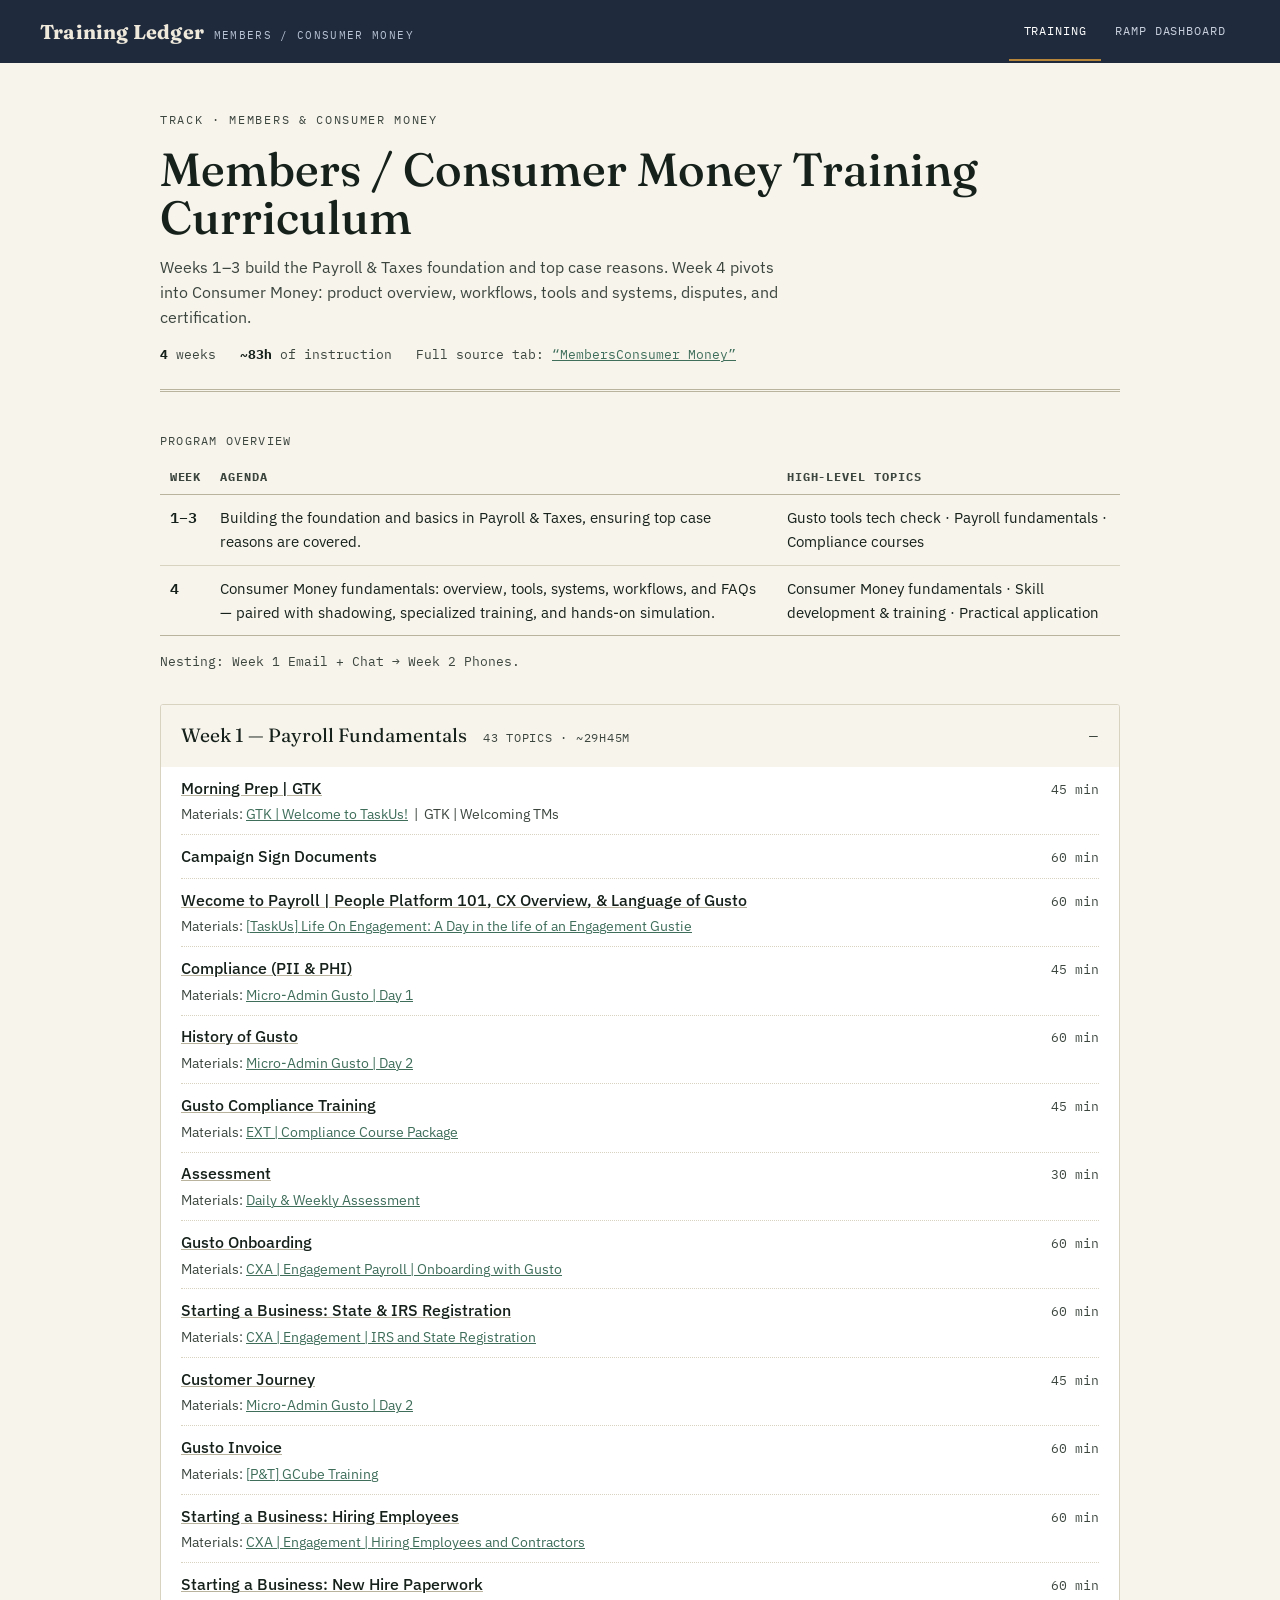
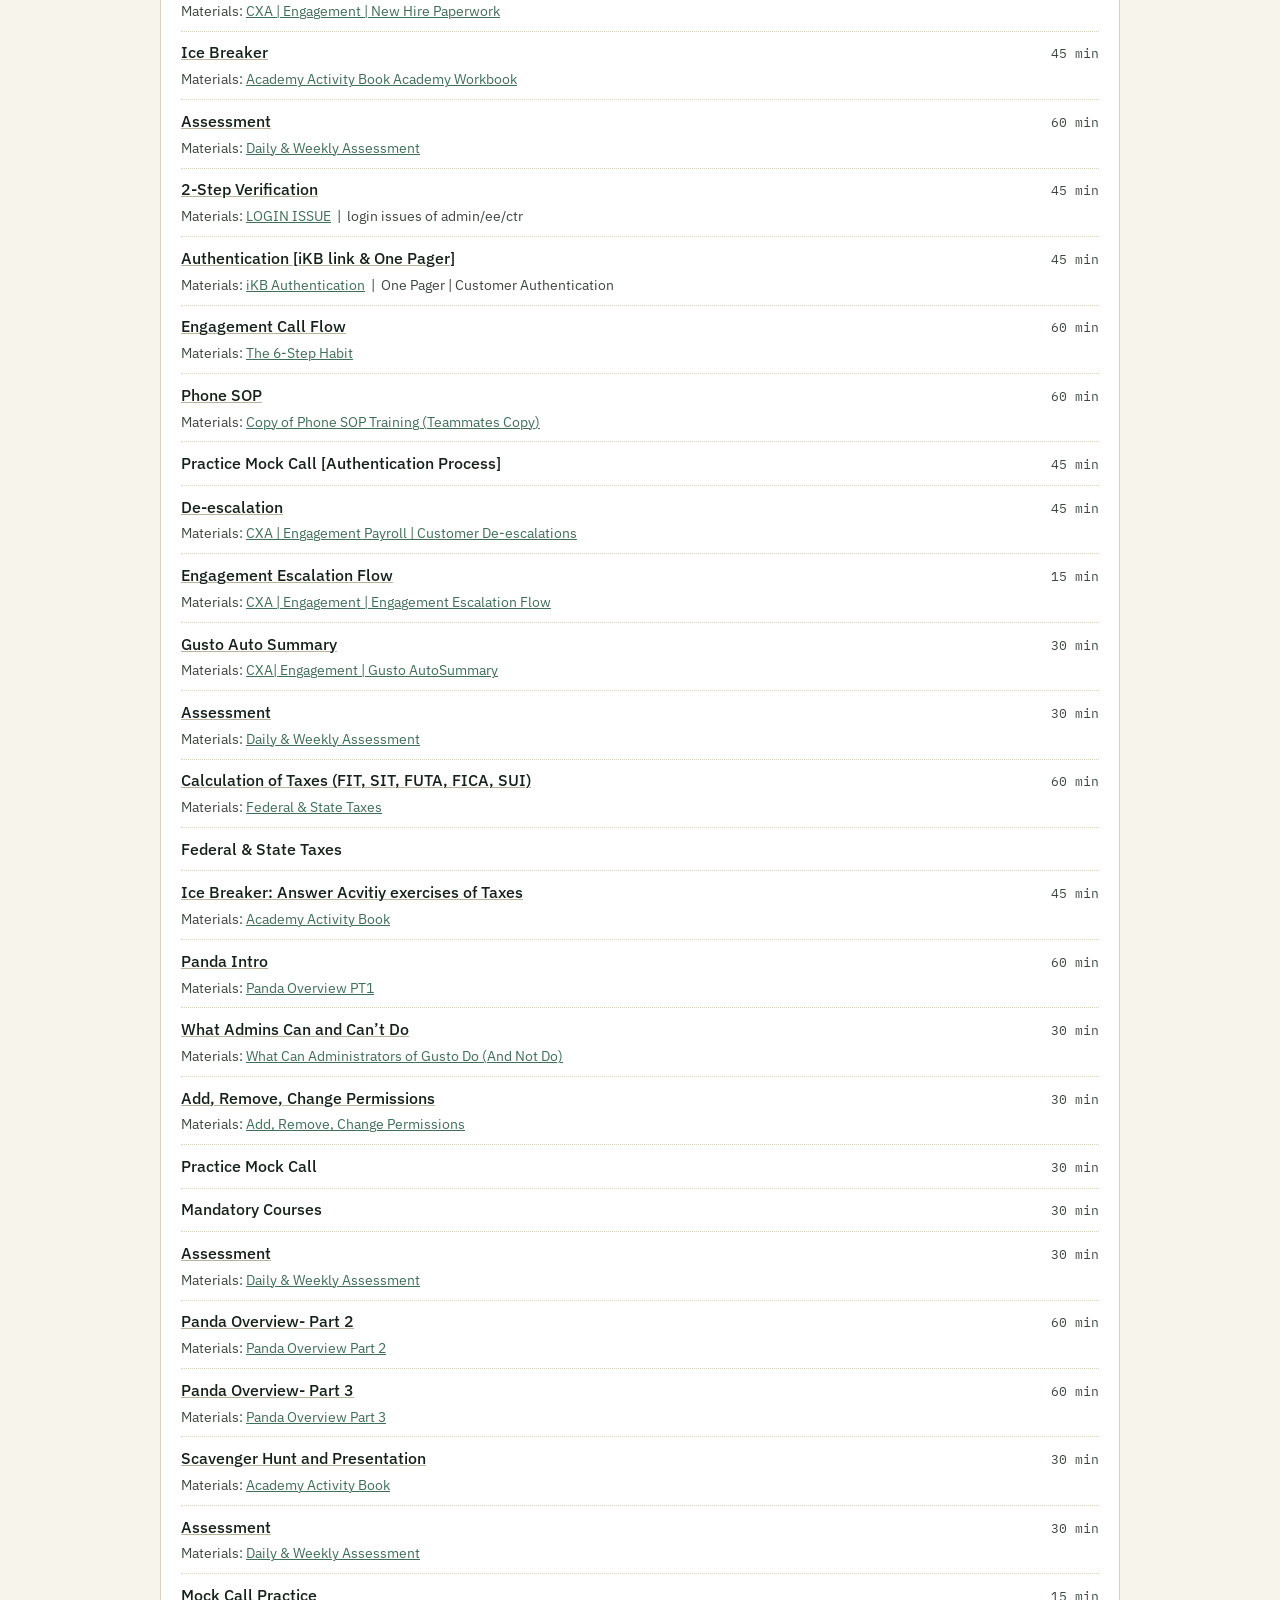
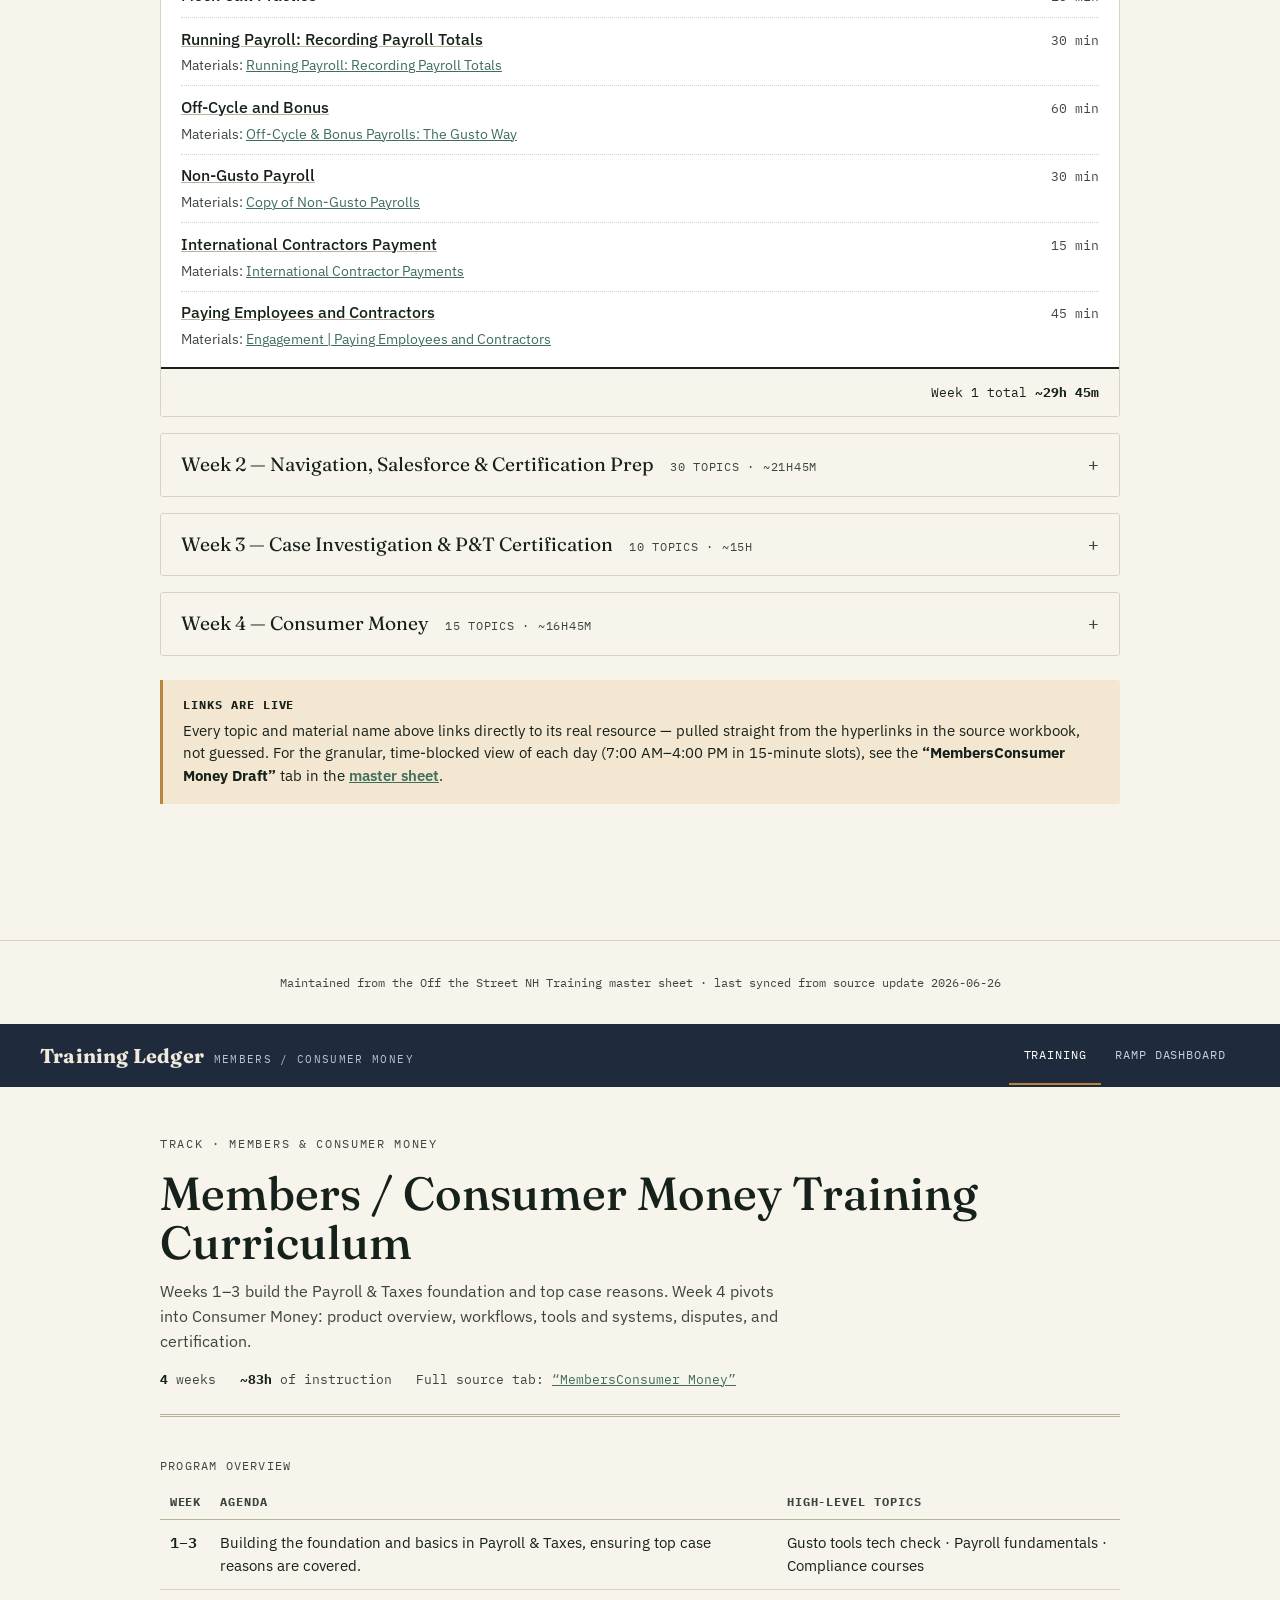
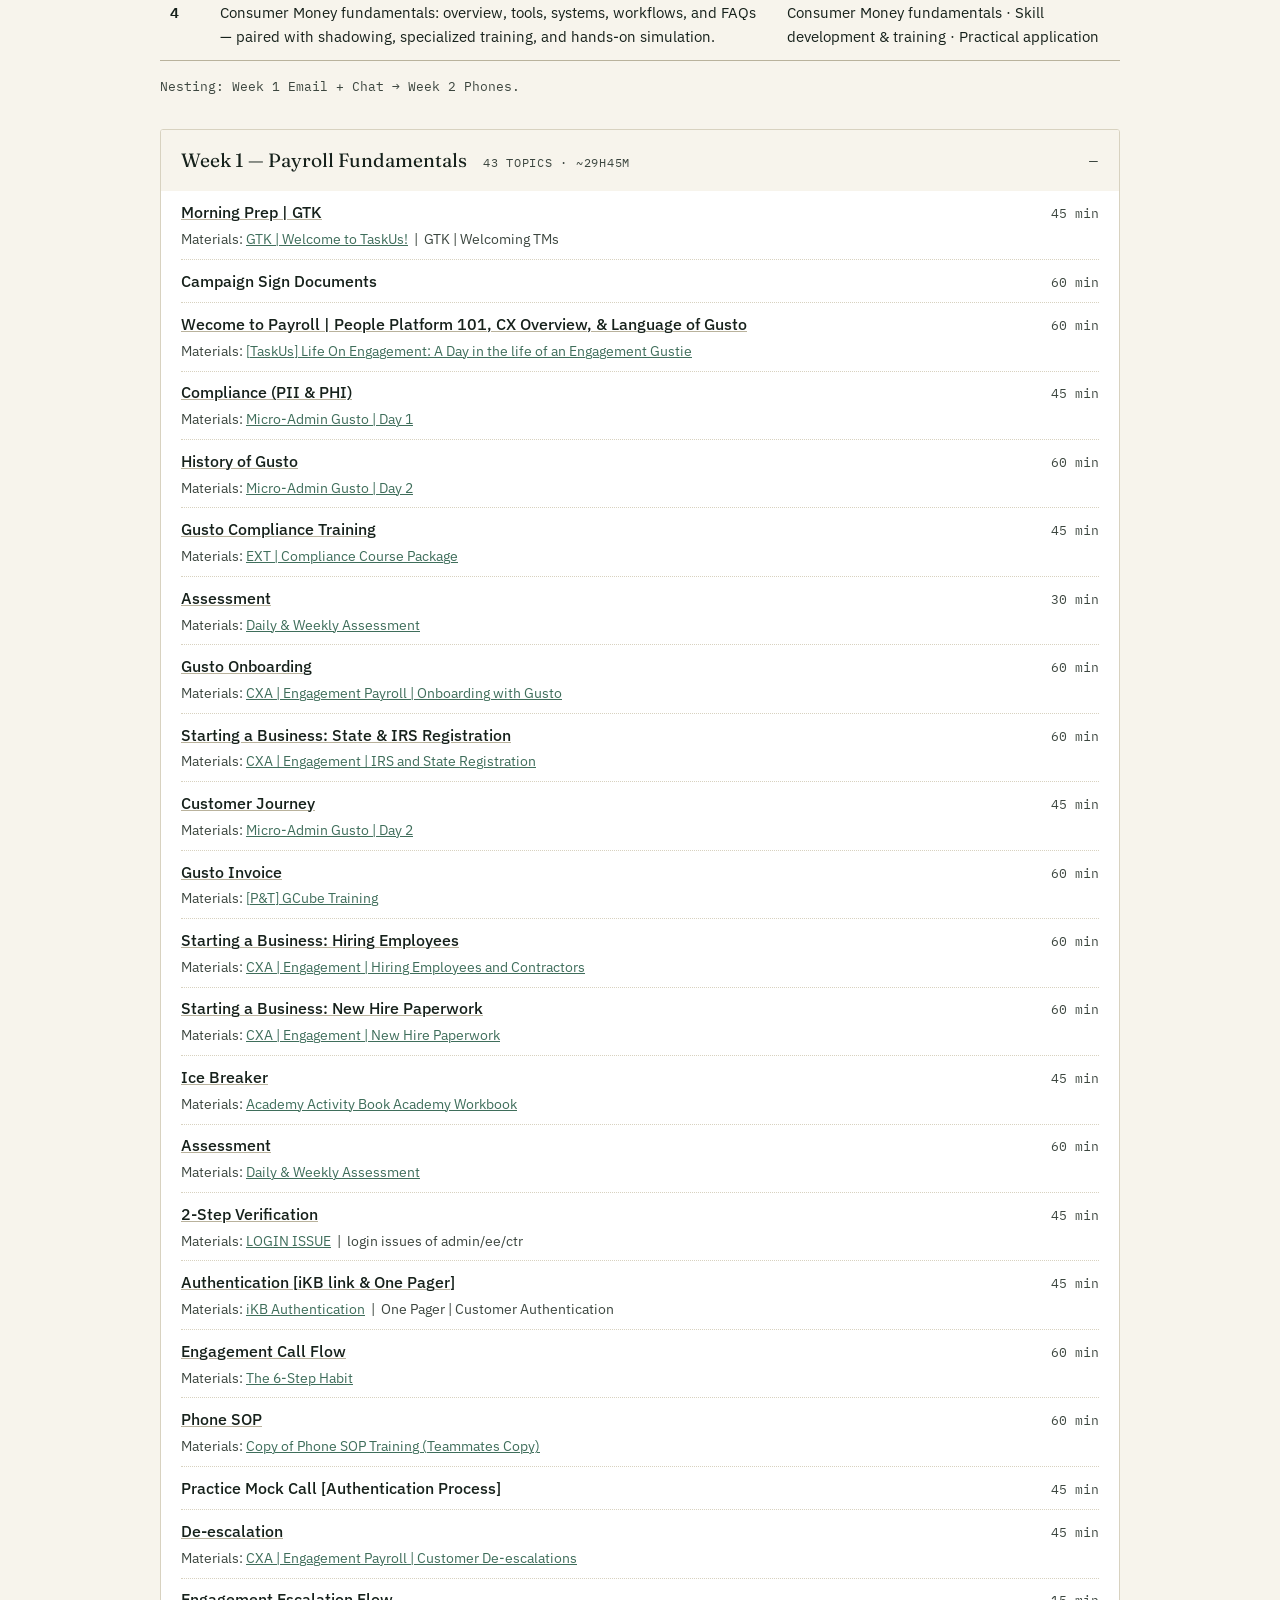
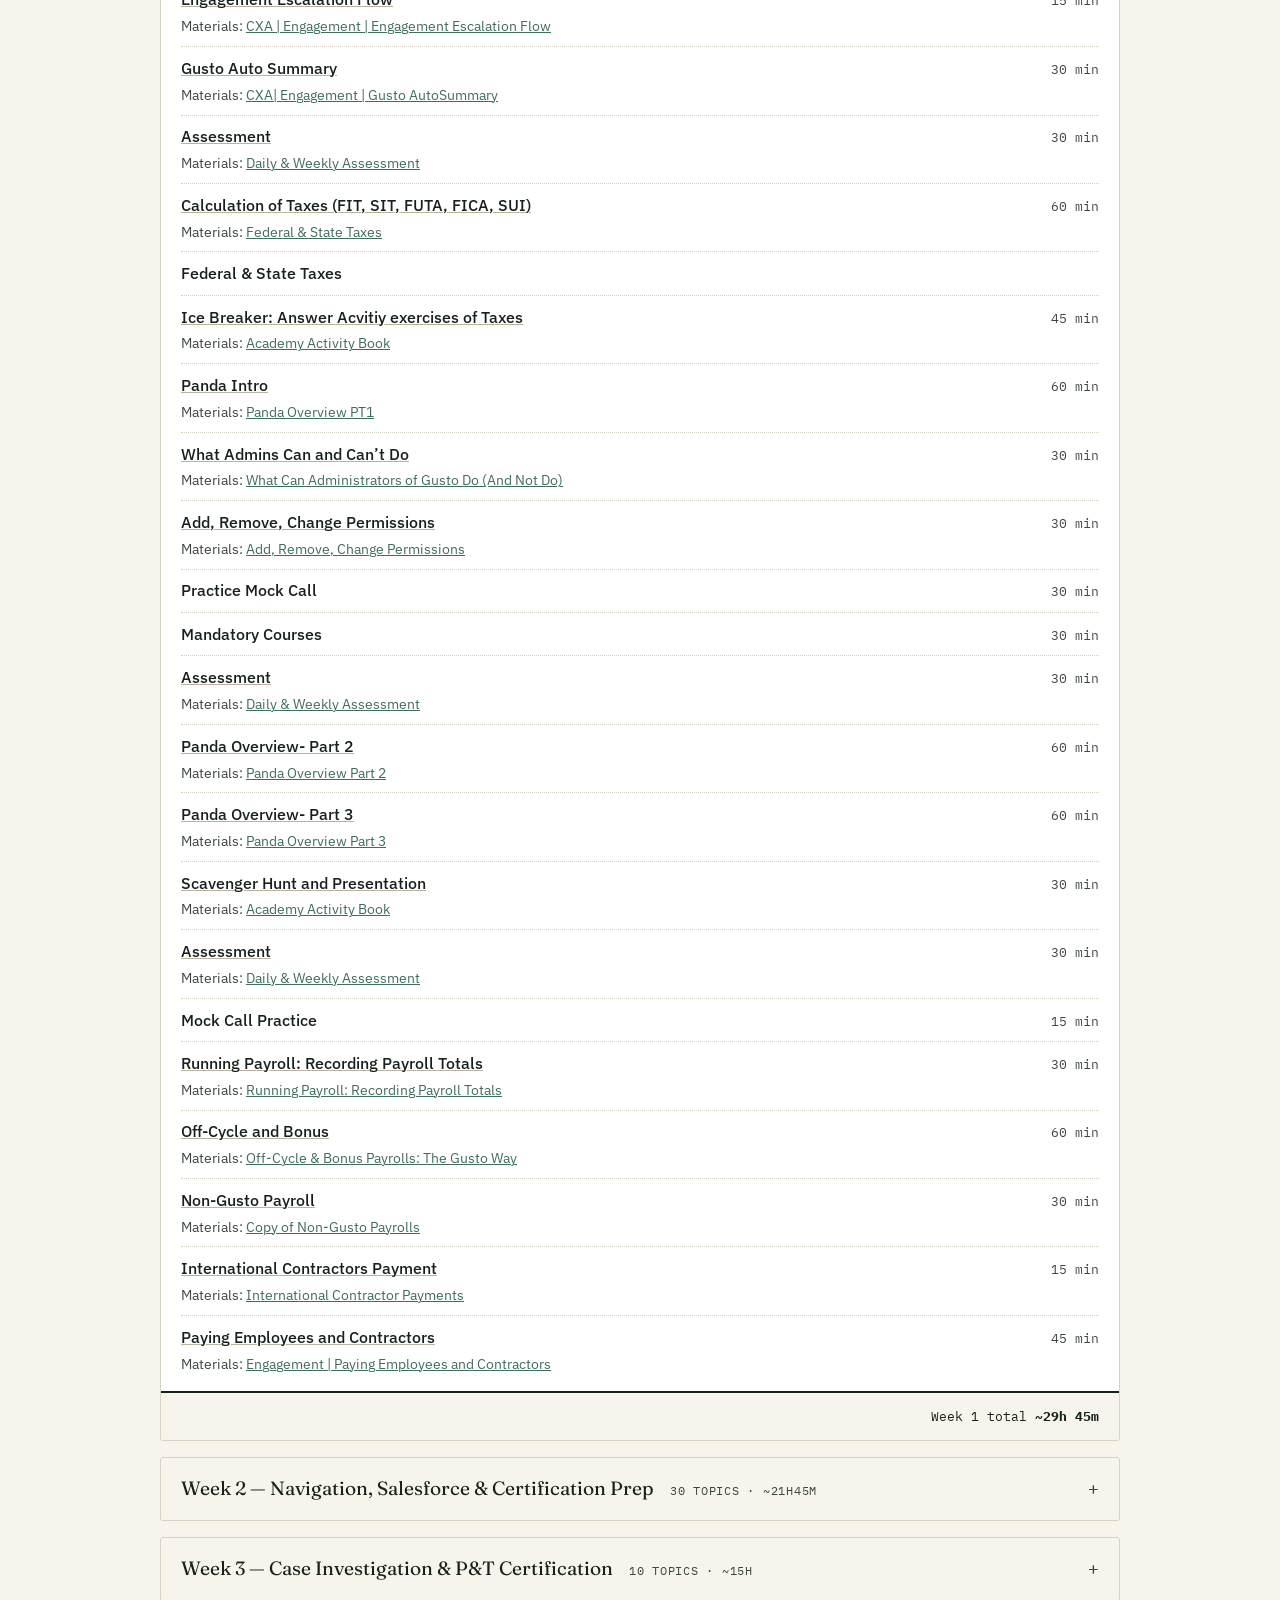
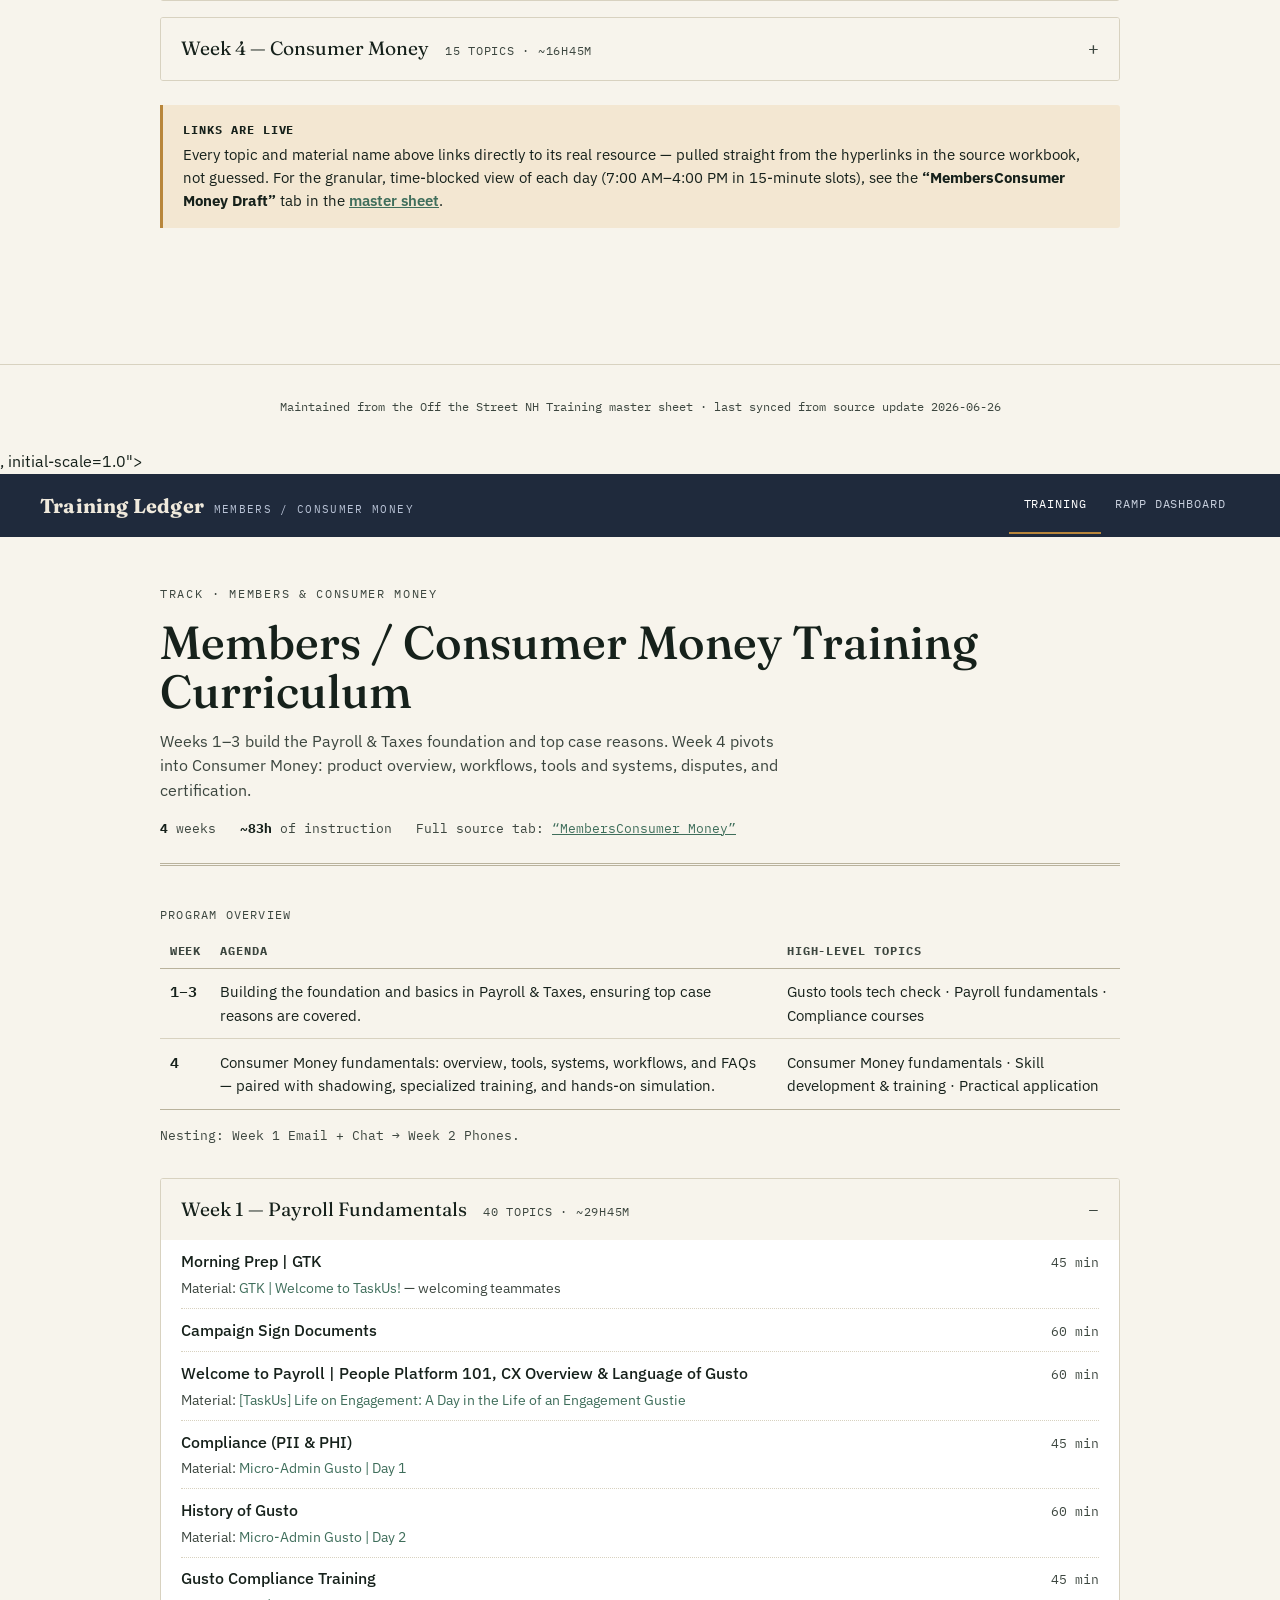
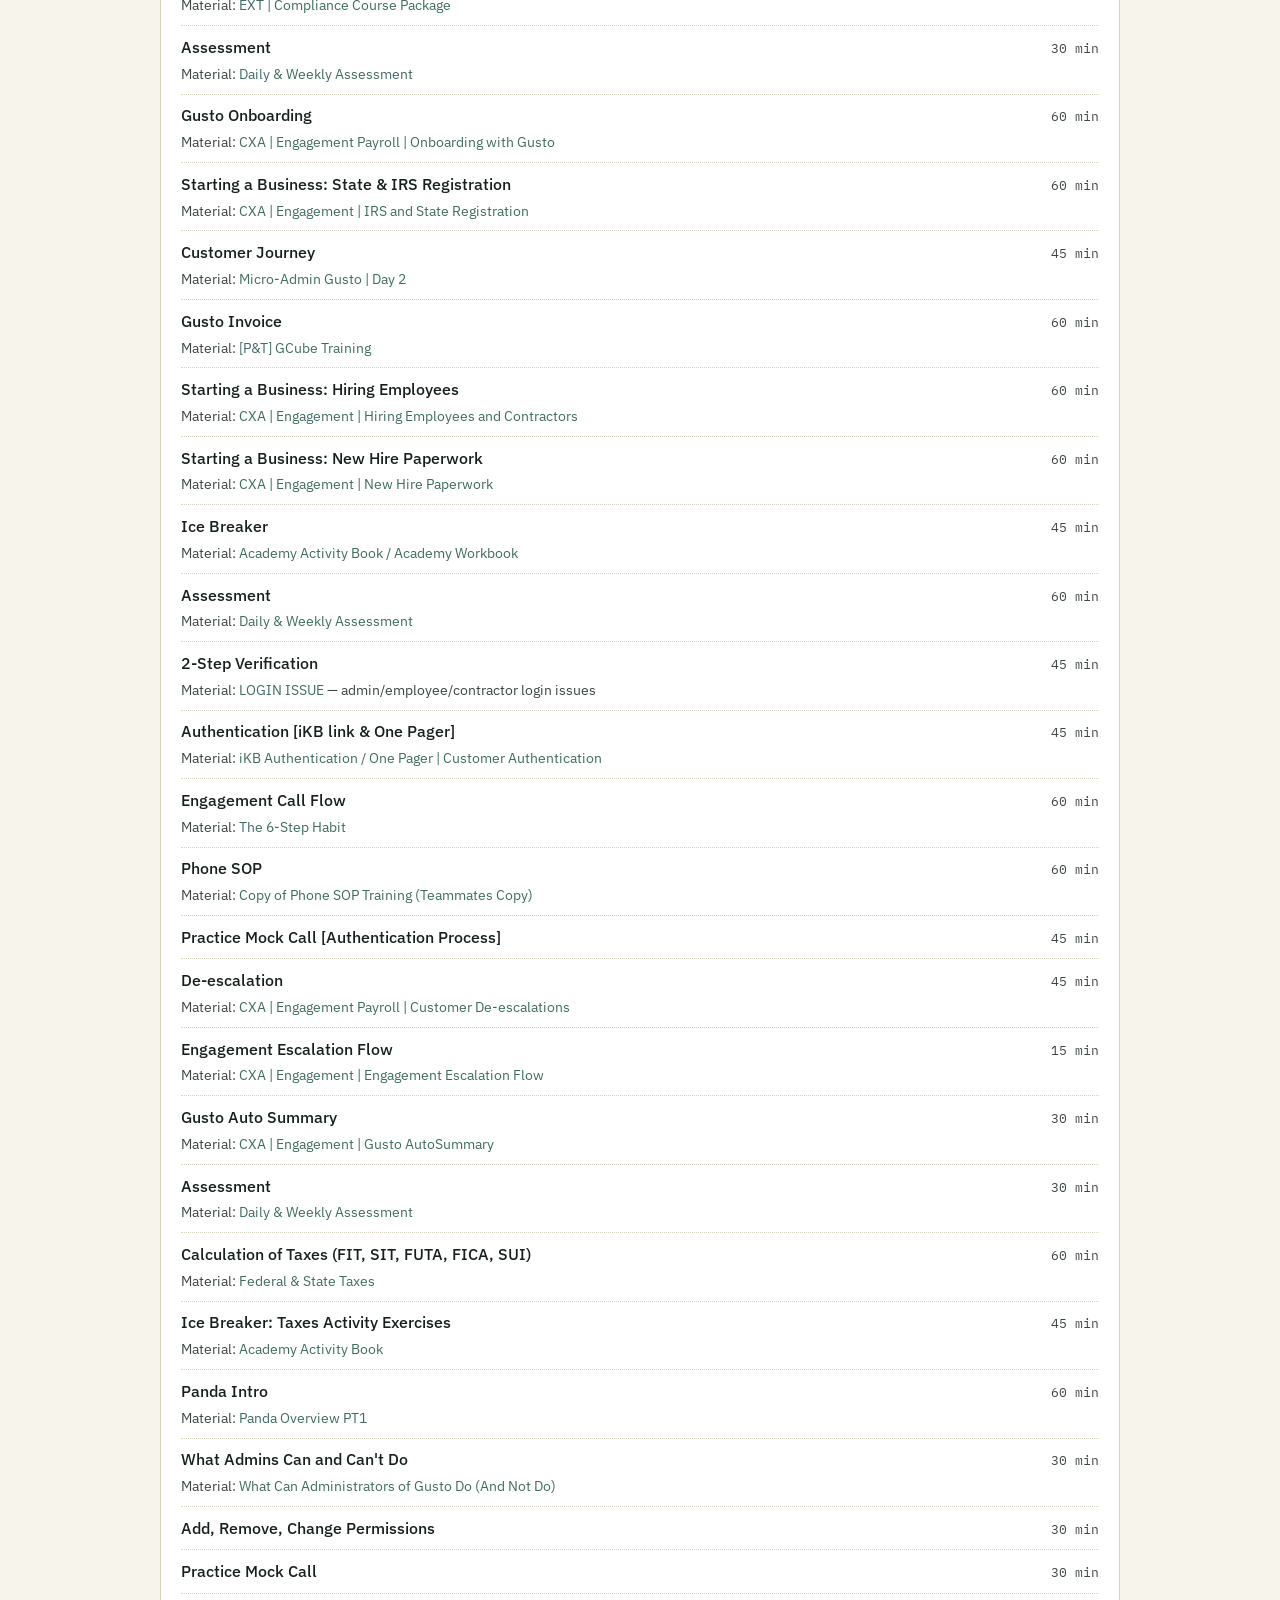
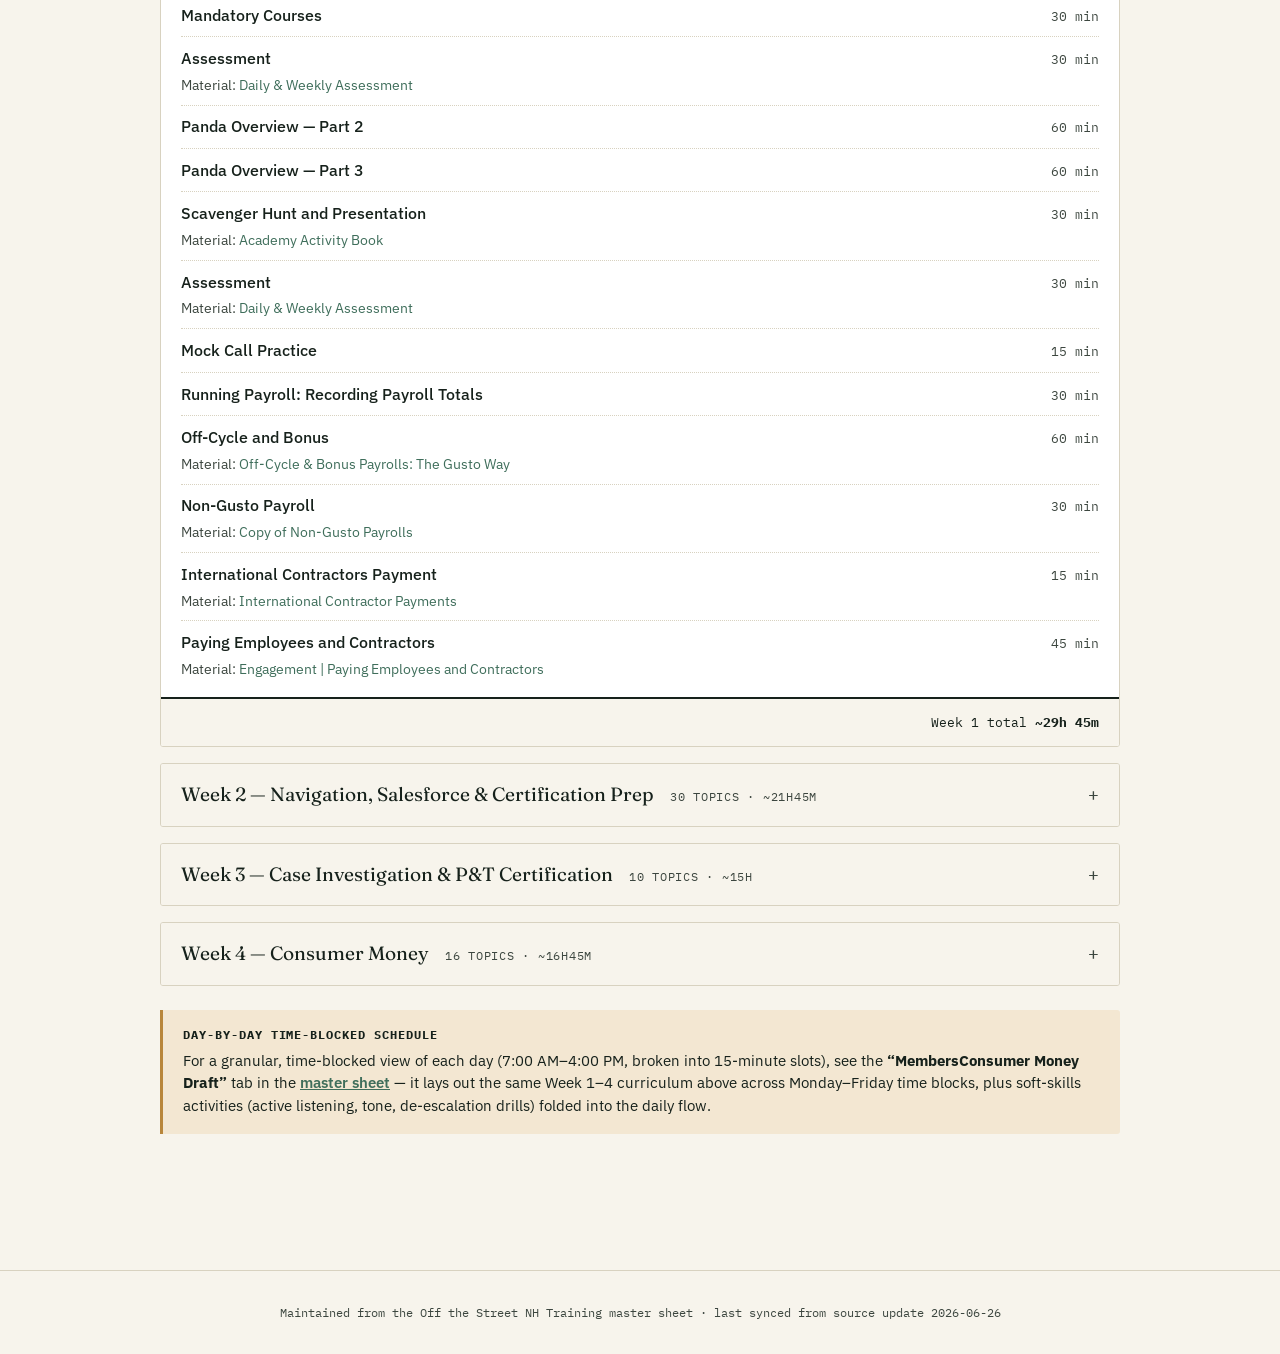
==== commit 5b472bcc: "Update print statement from 'Hello' to 'Goodbye'" ====
--- a/index.html
+++ b/index.html
@@ -1,3 +1,201 @@
+<!DOCTYPE html>
+<html lang="en">
+<head>
+<meta charset="UTF-8">
+<meta name="viewport" content="width=device-width, initial-scale=1.0">
+<title>Members / Consumer Money Training — Vendor Training Ledger</title>
+<link rel="stylesheet" href="style.css">
+</head>
+<body>
+
+<div class="topbar">
+  <a class="topbar__brand" href="index.html">
+    <strong>Training Ledger</strong>
+    <span>Members / Consumer Money</span>
+  </a>
+  <nav class="tabs">
+    <a href="index.html" class="active">Training</a>
+    <a href="dashboard.html">Ramp Dashboard</a>
+  </nav>
+</div>
+
+<main>
+  <div class="ledger-head">
+    <p class="ledger-head__eyebrow">Track · Members &amp; Consumer Money</p>
+    <h1>Members / Consumer Money Training Curriculum</h1>
+    <p>Weeks 1–3 build the Payroll &amp; Taxes foundation and top case reasons. Week 4 pivots into Consumer Money: product overview, workflows, tools and systems, disputes, and certification.</p>
+    <div class="ledger-head__meta">
+      <span><b>4</b> weeks</span>
+      <span><b>~83h</b> of instruction</span>
+      <span>Full source tab: <a href="https://docs.google.com/spreadsheets/d/1W30-EdlPSlVyR7f-PRKHWl_OyD7YDqGrelSDx2LIdLs" target="_blank" rel="noopener">“MembersConsumer Money”</a></span>
+    </div>
+  </div>
+
+  <table class="statement">
+    <caption>Program overview</caption>
+    <thead>
+      <tr><th>Week</th><th>Agenda</th><th>High-level topics</th></tr>
+    </thead>
+    <tbody>
+      <tr><td class="-week">1–3</td><td>Building the foundation and basics in Payroll &amp; Taxes, ensuring top case reasons are covered.</td><td>Gusto tools tech check · Payroll fundamentals · Compliance courses</td></tr>
+      <tr><td class="-week">4</td><td>Consumer Money fundamentals: overview, tools, systems, workflows, and FAQs — paired with shadowing, specialized training, and hands-on simulation.</td><td>Consumer Money fundamentals · Skill development &amp; training · Practical application</td></tr>
+    </tbody>
+  </table>
+
+  <p style="font-family:var(--font-mono); font-size:.8rem; color:var(--ink-soft); margin:-1.5rem 0 2rem;">
+    Nesting: Week 1 Email + Chat → Week 2 Phones.
+  </p>
+
+  <details class="week" open>
+    <summary>
+      <span class="week__title">Week 1 — Payroll Fundamentals</span>
+      <span class="week__sub">43 topics · ~29h45m</span>
+    </summary>
+    <div class="day-block">
+      <div class="ledger-line"><span class="ledger-line__topic"><a href="https://docs.google.com/presentation/u/0/d/1q8R99WM_ncTcB8GRVAPhJ576yKgHhTfR-oEMAQeDKW4/edit" target="_blank" rel="noopener">Morning Prep | GTK</a></span><span class="ledger-line__dur">45 min</span><span class="ledger-line__material">Materials: <a href="https://docs.google.com/presentation/u/0/d/1q8R99WM_ncTcB8GRVAPhJ576yKgHhTfR-oEMAQeDKW4/edit" target="_blank" rel="noopener"><em>GTK | Welcome to TaskUs!</em></a> &nbsp;|&nbsp; GTK | Welcoming TMs</span></div>
+      <div class="ledger-line"><span class="ledger-line__topic">Campaign Sign Documents</span><span class="ledger-line__dur">60 min</span></div>
+      <div class="ledger-line"><span class="ledger-line__topic"><a href="https://docs.google.com/presentation/u/0/d/1tJ9f0Bt_bbW1pC1o0klf8s6x_p4z6X7VhmnA6Pgw6h8/edit" target="_blank" rel="noopener">Wecome to Payroll | People Platform 101, CX Overview, &amp; Language of Gusto</a></span><span class="ledger-line__dur">60 min</span><span class="ledger-line__material">Materials: <a href="https://docs.google.com/presentation/u/0/d/1tJ9f0Bt_bbW1pC1o0klf8s6x_p4z6X7VhmnA6Pgw6h8/edit" target="_blank" rel="noopener"><em>[TaskUs] Life On Engagement: A Day in the life of an Engagement Gustie</em></a></span></div>
+      <div class="ledger-line"><span class="ledger-line__topic"><a href="https://docs.google.com/presentation/u/0/d/1FYFfUIrIc_S-khG5gTeyxagXyCl1cyiKJvKesDwKb9w/edit" target="_blank" rel="noopener">Compliance (PII &amp; PHI)</a></span><span class="ledger-line__dur">45 min</span><span class="ledger-line__material">Materials: <a href="https://docs.google.com/presentation/u/0/d/1FYFfUIrIc_S-khG5gTeyxagXyCl1cyiKJvKesDwKb9w/edit" target="_blank" rel="noopener"><em>Micro-Admin Gusto | Day 1</em></a></span></div>
+      <div class="ledger-line"><span class="ledger-line__topic"><a href="https://docs.google.com/presentation/u/0/d/1UmvDvJnJuO0R0LMnF6jO9EB95Uf1RVU81CIqWVwDdAs/edit" target="_blank" rel="noopener">History of Gusto</a></span><span class="ledger-line__dur">60 min</span><span class="ledger-line__material">Materials: <a href="https://docs.google.com/presentation/u/0/d/1UmvDvJnJuO0R0LMnF6jO9EB95Uf1RVU81CIqWVwDdAs/edit" target="_blank" rel="noopener"><em>Micro-Admin Gusto | Day 2</em></a></span></div>
+      <div class="ledger-line"><span class="ledger-line__topic"><a href="https://gustoexternal.learnupon.com/courses/3541180" target="_blank" rel="noopener">Gusto Compliance Training</a></span><span class="ledger-line__dur">45 min</span><span class="ledger-line__material">Materials: <a href="https://gustoexternal.learnupon.com/courses/3541180" target="_blank" rel="noopener"><em>EXT | Compliance Course Package</em></a></span></div>
+      <div class="ledger-line"><span class="ledger-line__topic"><a href="https://docs.google.com/spreadsheets/u/0/d/12CTviavLCjOwz-mX2yy7cfRaVHck_QDUcnzOjaGAvTA/edit" target="_blank" rel="noopener">Assessment</a></span><span class="ledger-line__dur">30 min</span><span class="ledger-line__material">Materials: <a href="https://docs.google.com/spreadsheets/u/0/d/12CTviavLCjOwz-mX2yy7cfRaVHck_QDUcnzOjaGAvTA/edit" target="_blank" rel="noopener"><em>Daily &amp; Weekly Assessment</em></a></span></div>
+      <div class="ledger-line"><span class="ledger-line__topic"><a href="https://gustoexternal.learnupon.com/content-details/3729641/0" target="_blank" rel="noopener">Gusto Onboarding</a></span><span class="ledger-line__dur">60 min</span><span class="ledger-line__material">Materials: <a href="https://gustoexternal.learnupon.com/content-details/3729641/0" target="_blank" rel="noopener"><em>CXA | Engagement Payroll | Onboarding with Gusto</em></a></span></div>
+      <div class="ledger-line"><span class="ledger-line__topic"><a href="https://gustoexternal.learnupon.com/content-details/2601774/0" target="_blank" rel="noopener">Starting a Business: State &amp; IRS Registration</a></span><span class="ledger-line__dur">60 min</span><span class="ledger-line__material">Materials: <a href="https://gustoexternal.learnupon.com/content-details/2601774/0" target="_blank" rel="noopener"><em>CXA | Engagement | IRS and State Registration</em></a></span></div>
+      <div class="ledger-line"><span class="ledger-line__topic"><a href="https://docs.google.com/presentation/u/0/d/1UmvDvJnJuO0R0LMnF6jO9EB95Uf1RVU81CIqWVwDdAs/edit" target="_blank" rel="noopener">Customer Journey</a></span><span class="ledger-line__dur">45 min</span><span class="ledger-line__material">Materials: <a href="https://docs.google.com/presentation/u/0/d/1UmvDvJnJuO0R0LMnF6jO9EB95Uf1RVU81CIqWVwDdAs/edit" target="_blank" rel="noopener"><em>Micro-Admin Gusto | Day 2</em></a></span></div>
+      <div class="ledger-line"><span class="ledger-line__topic"><a href="https://docs.google.com/presentation/u/0/d/1TVxhhrCEFaxmBV9HjT9KWsxg3TgVrvbtoK6qx5Nzevk/edit" target="_blank" rel="noopener">Gusto Invoice</a></span><span class="ledger-line__dur">60 min</span><span class="ledger-line__material">Materials: <a href="https://docs.google.com/presentation/u/0/d/1TVxhhrCEFaxmBV9HjT9KWsxg3TgVrvbtoK6qx5Nzevk/edit" target="_blank" rel="noopener"><em>[P&amp;T] GCube Training</em></a></span></div>
+      <div class="ledger-line"><span class="ledger-line__topic"><a href="https://gustoexternal.learnupon.com/catalog/courses/2601781" target="_blank" rel="noopener">Starting a Business: Hiring Employees</a></span><span class="ledger-line__dur">60 min</span><span class="ledger-line__material">Materials: <a href="https://gustoexternal.learnupon.com/catalog/courses/2601781" target="_blank" rel="noopener"><em>CXA | Engagement | Hiring Employees and Contractors</em></a></span></div>
+      <div class="ledger-line"><span class="ledger-line__topic"><a href="https://gustoexternal.learnupon.com/content-details/2601788/0" target="_blank" rel="noopener">Starting a Business: New Hire Paperwork</a></span><span class="ledger-line__dur">60 min</span><span class="ledger-line__material">Materials: <a href="https://gustoexternal.learnupon.com/content-details/2601788/0" target="_blank" rel="noopener"><em>CXA | Engagement | New Hire Paperwork</em></a></span></div>
+      <div class="ledger-line"><span class="ledger-line__topic"><a href="https://docs.google.com/presentation/u/0/d/19tFIHuSFdgRieJF60MbqFR15JJVpL1ZhHmC-GyP_5UA/edit" target="_blank" rel="noopener">Ice Breaker</a></span><span class="ledger-line__dur">45 min</span><span class="ledger-line__material">Materials: <a href="https://docs.google.com/presentation/u/0/d/19tFIHuSFdgRieJF60MbqFR15JJVpL1ZhHmC-GyP_5UA/edit" target="_blank" rel="noopener"><em>Academy Activity Book Academy Workbook</em></a></span></div>
+      <div class="ledger-line"><span class="ledger-line__topic"><a href="https://docs.google.com/spreadsheets/u/0/d/12CTviavLCjOwz-mX2yy7cfRaVHck_QDUcnzOjaGAvTA/edit" target="_blank" rel="noopener">Assessment</a></span><span class="ledger-line__dur">60 min</span><span class="ledger-line__material">Materials: <a href="https://docs.google.com/spreadsheets/u/0/d/12CTviavLCjOwz-mX2yy7cfRaVHck_QDUcnzOjaGAvTA/edit" target="_blank" rel="noopener"><em>Daily &amp; Weekly Assessment</em></a></span></div>
+      <div class="ledger-line"><span class="ledger-line__topic"><a href="https://docs.google.com/presentation/u/0/d/1_EdXRNuoo0gfwhBya3S8uBchXZDiNyfqEKNyT2aj2Ps/edit" target="_blank" rel="noopener">2-Step Verification</a></span><span class="ledger-line__dur">45 min</span><span class="ledger-line__material">Materials: <a href="https://docs.google.com/presentation/u/0/d/1_EdXRNuoo0gfwhBya3S8uBchXZDiNyfqEKNyT2aj2Ps/edit" target="_blank" rel="noopener"><em>LOGIN ISSUE</em></a> &nbsp;|&nbsp; login issues of admin/ee/ctr</span></div>
+      <div class="ledger-line"><span class="ledger-line__topic"><a href="https://support.gusto.com/article/internal/197919881100000/Authenticating-a-customer" target="_blank" rel="noopener">Authentication [iKB link &amp; One Pager]</a></span><span class="ledger-line__dur">45 min</span><span class="ledger-line__material">Materials: <a href="https://support.gusto.com/article/internal/197919881100000/Authenticating-a-customer" target="_blank" rel="noopener"><em>iKB Authentication</em></a> &nbsp;|&nbsp; One Pager | Customer Authentication</span></div>
+      <div class="ledger-line"><span class="ledger-line__topic"><a href="https://docs.google.com/presentation/u/0/d/11P_eQniAQKMPe1GbnszLitTK-UwPC_YLhOHndhBC14E/edit" target="_blank" rel="noopener">Engagement Call Flow</a></span><span class="ledger-line__dur">60 min</span><span class="ledger-line__material">Materials: <a href="https://docs.google.com/presentation/u/0/d/11P_eQniAQKMPe1GbnszLitTK-UwPC_YLhOHndhBC14E/edit" target="_blank" rel="noopener"><em>The 6-Step Habit</em></a></span></div>
+      <div class="ledger-line"><span class="ledger-line__topic"><a href="https://docs.google.com/presentation/u/0/d/1T-W7tkrdMqm_SKgyR3yrQB4W-Nn44d0cHgVsiKRj7Go/edit" target="_blank" rel="noopener">Phone SOP</a></span><span class="ledger-line__dur">60 min</span><span class="ledger-line__material">Materials: <a href="https://docs.google.com/presentation/u/0/d/1T-W7tkrdMqm_SKgyR3yrQB4W-Nn44d0cHgVsiKRj7Go/edit" target="_blank" rel="noopener"><em>Copy of Phone SOP Training (Teammates Copy)</em></a></span></div>
+      <div class="ledger-line"><span class="ledger-line__topic">Practice Mock Call [Authentication Process]</span><span class="ledger-line__dur">45 min</span></div>
+      <div class="ledger-line"><span class="ledger-line__topic"><a href="https://gustoexternal.learnupon.com/content-details/3600453/0" target="_blank" rel="noopener">De-escalation</a></span><span class="ledger-line__dur">45 min</span><span class="ledger-line__material">Materials: <a href="https://gustoexternal.learnupon.com/content-details/3600453/0" target="_blank" rel="noopener"><em>CXA | Engagement Payroll | Customer De-escalations</em></a></span></div>
+      <div class="ledger-line"><span class="ledger-line__topic"><a href="https://gustoexternal.learnupon.com/content-details/3729639/0" target="_blank" rel="noopener">Engagement Escalation Flow</a></span><span class="ledger-line__dur">15 min</span><span class="ledger-line__material">Materials: <a href="https://gustoexternal.learnupon.com/content-details/3729639/0" target="_blank" rel="noopener"><em>CXA | Engagement | Engagement Escalation Flow</em></a></span></div>
+      <div class="ledger-line"><span class="ledger-line__topic"><a href="https://gustoexternal.learnupon.com/content-details/3932054/0" target="_blank" rel="noopener">Gusto Auto Summary</a></span><span class="ledger-line__dur">30 min</span><span class="ledger-line__material">Materials: <a href="https://gustoexternal.learnupon.com/content-details/3932054/0" target="_blank" rel="noopener"><em>CXA| Engagement | Gusto AutoSummary</em></a></span></div>
+      <div class="ledger-line"><span class="ledger-line__topic"><a href="https://docs.google.com/spreadsheets/u/0/d/12CTviavLCjOwz-mX2yy7cfRaVHck_QDUcnzOjaGAvTA/edit" target="_blank" rel="noopener">Assessment</a></span><span class="ledger-line__dur">30 min</span><span class="ledger-line__material">Materials: <a href="https://docs.google.com/spreadsheets/u/0/d/12CTviavLCjOwz-mX2yy7cfRaVHck_QDUcnzOjaGAvTA/edit" target="_blank" rel="noopener"><em>Daily &amp; Weekly Assessment</em></a></span></div>
+      <div class="ledger-line"><span class="ledger-line__topic"><a href="https://docs.google.com/presentation/u/0/d/1s3ud1Yhwoud9kt5qwj5ZElbEuPlIzVbLWajEn-Ea4_M/edit" target="_blank" rel="noopener">Calculation of Taxes (FIT, SIT, FUTA, FICA, SUI)</a></span><span class="ledger-line__dur">60 min</span><span class="ledger-line__material">Materials: <a href="https://docs.google.com/presentation/u/0/d/1s3ud1Yhwoud9kt5qwj5ZElbEuPlIzVbLWajEn-Ea4_M/edit" target="_blank" rel="noopener"><em>Federal &amp; State Taxes</em></a></span></div>
+      <div class="ledger-line"><span class="ledger-line__topic">Federal &amp; State Taxes</span></div>
+      <div class="ledger-line"><span class="ledger-line__topic"><a href="https://docs.google.com/presentation/u/0/d/19tFIHuSFdgRieJF60MbqFR15JJVpL1ZhHmC-GyP_5UA/edit" target="_blank" rel="noopener">Ice Breaker: Answer Acvitiy exercises of Taxes</a></span><span class="ledger-line__dur">45 min</span><span class="ledger-line__material">Materials: <a href="https://docs.google.com/presentation/u/0/d/19tFIHuSFdgRieJF60MbqFR15JJVpL1ZhHmC-GyP_5UA/edit" target="_blank" rel="noopener"><em>Academy Activity Book</em></a></span></div>
+      <div class="ledger-line"><span class="ledger-line__topic"><a href="https://gustoexternal.learnupon.com/catalog/courses/3364385" target="_blank" rel="noopener">Panda Intro</a></span><span class="ledger-line__dur">60 min</span><span class="ledger-line__material">Materials: <a href="https://gustoexternal.learnupon.com/catalog/courses/3364385" target="_blank" rel="noopener"><em>Panda Overview PT1</em></a></span></div>
+      <div class="ledger-line"><span class="ledger-line__topic"><a href="https://gustoexternal.learnupon.com/content-details/1199489/0" target="_blank" rel="noopener">What Admins Can and Can’t Do</a></span><span class="ledger-line__dur">30 min</span><span class="ledger-line__material">Materials: <a href="https://gustoexternal.learnupon.com/content-details/1199489/0" target="_blank" rel="noopener"><em>What Can Administrators of Gusto Do (And Not Do)</em></a></span></div>
+      <div class="ledger-line"><span class="ledger-line__topic"><a href="https://gustoexternal.learnupon.com/content-details/1199489/0" target="_blank" rel="noopener">Add, Remove, Change Permissions</a></span><span class="ledger-line__dur">30 min</span><span class="ledger-line__material">Materials: <a href="https://gustoexternal.learnupon.com/content-details/1199489/0" target="_blank" rel="noopener"><em>Add, Remove, Change Permissions</em></a></span></div>
+      <div class="ledger-line"><span class="ledger-line__topic">Practice Mock Call</span><span class="ledger-line__dur">30 min</span></div>
+      <div class="ledger-line"><span class="ledger-line__topic">Mandatory Courses</span><span class="ledger-line__dur">30 min</span></div>
+      <div class="ledger-line"><span class="ledger-line__topic"><a href="https://docs.google.com/spreadsheets/u/0/d/12CTviavLCjOwz-mX2yy7cfRaVHck_QDUcnzOjaGAvTA/edit" target="_blank" rel="noopener">Assessment</a></span><span class="ledger-line__dur">30 min</span><span class="ledger-line__material">Materials: <a href="https://docs.google.com/spreadsheets/u/0/d/12CTviavLCjOwz-mX2yy7cfRaVHck_QDUcnzOjaGAvTA/edit" target="_blank" rel="noopener"><em>Daily &amp; Weekly Assessment</em></a></span></div>
+      <div class="ledger-line"><span class="ledger-line__topic"><a href="https://gustoexternal.learnupon.com/content-details/1199624/0" target="_blank" rel="noopener">Panda Overview- Part 2</a></span><span class="ledger-line__dur">60 min</span><span class="ledger-line__material">Materials: <a href="https://gustoexternal.learnupon.com/content-details/1199624/0" target="_blank" rel="noopener"><em>Panda Overview Part 2</em></a></span></div>
+      <div class="ledger-line"><span class="ledger-line__topic"><a href="https://gustoexternal.learnupon.com/content-details/1200022/0" target="_blank" rel="noopener">Panda Overview- Part 3</a></span><span class="ledger-line__dur">60 min</span><span class="ledger-line__material">Materials: <a href="https://gustoexternal.learnupon.com/content-details/1200022/0" target="_blank" rel="noopener"><em>Panda Overview Part 3</em></a></span></div>
+      <div class="ledger-line"><span class="ledger-line__topic"><a href="https://docs.google.com/presentation/u/0/d/19tFIHuSFdgRieJF60MbqFR15JJVpL1ZhHmC-GyP_5UA/edit" target="_blank" rel="noopener">Scavenger Hunt and Presentation</a></span><span class="ledger-line__dur">30 min</span><span class="ledger-line__material">Materials: <a href="https://docs.google.com/presentation/u/0/d/19tFIHuSFdgRieJF60MbqFR15JJVpL1ZhHmC-GyP_5UA/edit" target="_blank" rel="noopener"><em>Academy Activity Book</em></a></span></div>
+      <div class="ledger-line"><span class="ledger-line__topic"><a href="https://docs.google.com/spreadsheets/u/0/d/12CTviavLCjOwz-mX2yy7cfRaVHck_QDUcnzOjaGAvTA/edit" target="_blank" rel="noopener">Assessment</a></span><span class="ledger-line__dur">30 min</span><span class="ledger-line__material">Materials: <a href="https://docs.google.com/spreadsheets/u/0/d/12CTviavLCjOwz-mX2yy7cfRaVHck_QDUcnzOjaGAvTA/edit" target="_blank" rel="noopener"><em>Daily &amp; Weekly Assessment</em></a></span></div>
+      <div class="ledger-line"><span class="ledger-line__topic">Mock Call Practice</span><span class="ledger-line__dur">15 min</span></div>
+      <div class="ledger-line"><span class="ledger-line__topic"><a href="https://gustoexternal.learnupon.com/content-details/1199558/0" target="_blank" rel="noopener">Running Payroll: Recording Payroll Totals</a></span><span class="ledger-line__dur">30 min</span><span class="ledger-line__material">Materials: <a href="https://gustoexternal.learnupon.com/content-details/1199558/0" target="_blank" rel="noopener"><em>Running Payroll: Recording Payroll Totals</em></a></span></div>
+      <div class="ledger-line"><span class="ledger-line__topic"><a href="https://gustoexternal.learnupon.com/content-details/2599904/0" target="_blank" rel="noopener">Off-Cycle and Bonus</a></span><span class="ledger-line__dur">60 min</span><span class="ledger-line__material">Materials: <a href="https://gustoexternal.learnupon.com/content-details/2599904/0" target="_blank" rel="noopener"><em>Off-Cycle &amp; Bonus Payrolls: The Gusto Way</em></a></span></div>
+      <div class="ledger-line"><span class="ledger-line__topic"><a href="https://docs.google.com/presentation/u/0/d/1gFmtAB35ziCbpQDMPBrdKLskuyy1uAAKtPkFaID8CSk/edit" target="_blank" rel="noopener">Non-Gusto Payroll</a></span><span class="ledger-line__dur">30 min</span><span class="ledger-line__material">Materials: <a href="https://docs.google.com/presentation/u/0/d/1gFmtAB35ziCbpQDMPBrdKLskuyy1uAAKtPkFaID8CSk/edit" target="_blank" rel="noopener"><em>Copy of Non-Gusto Payrolls</em></a></span></div>
+      <div class="ledger-line"><span class="ledger-line__topic"><a href="https://gustoexternal.learnupon.com/content-details/3672221/0" target="_blank" rel="noopener">International Contractors Payment</a></span><span class="ledger-line__dur">15 min</span><span class="ledger-line__material">Materials: <a href="https://gustoexternal.learnupon.com/content-details/3672221/0" target="_blank" rel="noopener"><em>International Contractor Payments</em></a></span></div>
+      <div class="ledger-line"><span class="ledger-line__topic"><a href="https://gustoexternal.learnupon.com/content-details/2601808/0" target="_blank" rel="noopener">Paying Employees and Contractors</a></span><span class="ledger-line__dur">45 min</span><span class="ledger-line__material">Materials: <a href="https://gustoexternal.learnupon.com/content-details/2601808/0" target="_blank" rel="noopener"><em>Engagement | Paying Employees and Contractors</em></a></span></div>
+    </div>
+    <div class="week-total">Week 1 total <b>~29h 45m</b></div>
+  </details>
+
+  <details class="week">
+    <summary>
+      <span class="week__title">Week 2 — Navigation, Salesforce &amp; Certification Prep</span>
+      <span class="week__sub">30 topics · ~21h45m</span>
+    </summary>
+    <div class="day-block">
+      <div class="ledger-line"><span class="ledger-line__topic"><a href="https://docs.google.com/presentation/u/0/d/1VW_dkhOSS9lqJPmWlgHDQExt6pMgKZIsHeYEiZqWHX4/edit" target="_blank" rel="noopener">Payroll Reversal Overview</a></span><span class="ledger-line__dur">60 min</span><span class="ledger-line__material">Materials: <a href="https://docs.google.com/presentation/u/0/d/1VW_dkhOSS9lqJPmWlgHDQExt6pMgKZIsHeYEiZqWHX4/edit" target="_blank" rel="noopener"><em>Copy of Payroll Reversals</em></a> &nbsp;|&nbsp; just an overview (processing reversal/backdating should be transferred to P&amp;T)</span></div>
+      <div class="ledger-line"><span class="ledger-line__topic">In-app Navigation</span><span class="ledger-line__dur">45 min</span></div>
+      <div class="ledger-line"><span class="ledger-line__topic">Panda Navigation</span><span class="ledger-line__dur">60 min</span></div>
+      <div class="ledger-line"><span class="ledger-line__topic"><a href="https://docs.google.com/presentation/u/0/d/13XiDm3XWSR8eQVyrbcSvfw3PCxR7luR8BvXOo2JJFGs/edit" target="_blank" rel="noopener">Chat SOP</a></span><span class="ledger-line__dur">60 min</span><span class="ledger-line__material">Materials: <a href="https://docs.google.com/presentation/u/0/d/13XiDm3XWSR8eQVyrbcSvfw3PCxR7luR8BvXOo2JJFGs/edit" target="_blank" rel="noopener"><em>Chat SOP Training (TU) (copy)</em></a></span></div>
+      <div class="ledger-line"><span class="ledger-line__topic"><a href="https://gustoexternal.learnupon.com/content-details/3207612/0" target="_blank" rel="noopener">Salesforce - Request Help</a></span><span class="ledger-line__dur">45 min</span><span class="ledger-line__material">Materials: <a href="https://gustoexternal.learnupon.com/content-details/3207612/0" target="_blank" rel="noopener"><em>Salesforce - Request Help</em></a></span></div>
+      <div class="ledger-line"><span class="ledger-line__topic"><a href="https://support.gusto.com/article/internal/240702185450203/Otto-best-practices-and-how-tos" target="_blank" rel="noopener">OTTO</a></span><span class="ledger-line__dur">60 min</span><span class="ledger-line__material">Materials: <a href="https://support.gusto.com/article/internal/240702185450203/Otto-best-practices-and-how-tos" target="_blank" rel="noopener"><em>Otto best practices and how-tos</em></a></span></div>
+      <div class="ledger-line"><span class="ledger-line__topic">Snippets</span><span class="ledger-line__dur">45 min</span><span class="ledger-line__material">Materials: Grammarly Snippets</span></div>
+      <div class="ledger-line"><span class="ledger-line__topic"><a href="https://gustoexternal.learnupon.com/content-details/3207603/0" target="_blank" rel="noopener">Engagement Payroll | Salesforce &amp; Gusto</a></span><span class="ledger-line__dur">15 min</span><span class="ledger-line__material">Materials: <a href="https://gustoexternal.learnupon.com/content-details/3207603/0" target="_blank" rel="noopener"><em>Salesforce &amp; Gusto</em></a></span></div>
+      <div class="ledger-line"><span class="ledger-line__topic"><a href="https://gustoexternal.learnupon.com/content-details/3207616/0" target="_blank" rel="noopener">Engagement Payroll | Salesforce - Macros</a></span><span class="ledger-line__dur">45 min</span><span class="ledger-line__material">Materials: <a href="https://gustoexternal.learnupon.com/content-details/3207616/0" target="_blank" rel="noopener"><em>Salesforce - Macros</em></a></span></div>
+      <div class="ledger-line"><span class="ledger-line__topic"><a href="https://gustoexternal.learnupon.com/content-details/3207610/0" target="_blank" rel="noopener">Salesforce Internal Tickets</a></span><span class="ledger-line__dur">15 min</span><span class="ledger-line__material">Materials: <a href="https://gustoexternal.learnupon.com/content-details/3207610/0" target="_blank" rel="noopener"><em>Engagement Payroll | Salesforce &amp; Gusto</em></a></span></div>
+      <div class="ledger-line"><span class="ledger-line__topic">Practice Mock Chat</span><span class="ledger-line__dur">75 min</span></div>
+      <div class="ledger-line"><span class="ledger-line__topic"><a href="https://gustoexternal.learnupon.com/content-details/3855029/0" target="_blank" rel="noopener">Company Pay and Bank Issues</a></span><span class="ledger-line__dur">45 min</span><span class="ledger-line__material">Materials: <a href="https://gustoexternal.learnupon.com/content-details/3855029/0" target="_blank" rel="noopener"><em>Payroll Academy | Company Pay or Bank Issues</em></a></span></div>
+      <div class="ledger-line"><span class="ledger-line__topic"><a href="https://gustoexternal.learnupon.com/content-details/3855045/0" target="_blank" rel="noopener">Identifying an Employee Bank Error</a></span><span class="ledger-line__dur">15 min</span><span class="ledger-line__material">Materials: <a href="https://gustoexternal.learnupon.com/content-details/3855045/0" target="_blank" rel="noopener"><em>Payroll Care | Identifying an Employee Bank Error</em></a></span></div>
+      <div class="ledger-line"><span class="ledger-line__topic"><a href="https://gustoexternal.learnupon.com/content-details/3855034/0" target="_blank" rel="noopener">How to Identify an R01 Bank Error</a></span><span class="ledger-line__dur">15 min</span><span class="ledger-line__material">Materials: <a href="https://gustoexternal.learnupon.com/content-details/3855034/0" target="_blank" rel="noopener"><em>Payroll Care | How to Identify an R01 Bank Error</em></a></span></div>
+      <div class="ledger-line"><span class="ledger-line__topic">Mock Chat / Mock Call</span><span class="ledger-line__dur">30 min</span></div>
+      <div class="ledger-line"><span class="ledger-line__topic"><a href="https://gustoexternal.learnupon.com/content-details/1200020/0" target="_blank" rel="noopener">Time Tracking with Gusto</a></span><span class="ledger-line__dur">30 min</span><span class="ledger-line__material">Materials: <a href="https://gustoexternal.learnupon.com/content-details/1200020/0" target="_blank" rel="noopener"><em>Time Tracking with Gusto</em></a></span></div>
+      <div class="ledger-line"><span class="ledger-line__topic"><a href="https://gustoexternal.learnupon.com/content-details/1200828/0" target="_blank" rel="noopener">Time off</a></span><span class="ledger-line__dur">30 min</span><span class="ledger-line__material">Materials: <a href="https://gustoexternal.learnupon.com/content-details/1200828/0" target="_blank" rel="noopener"><em>Time off</em></a></span></div>
+      <div class="ledger-line"><span class="ledger-line__topic"><a href="https://gustoexternal.learnupon.com/content-details/3362112/0" target="_blank" rel="noopener">Gusto Time Kiosk</a></span><span class="ledger-line__dur">15 min</span><span class="ledger-line__material">Materials: <a href="https://gustoexternal.learnupon.com/content-details/3362112/0" target="_blank" rel="noopener"><em>Engagement | Gusto Time Kiosk</em></a></span></div>
+      <div class="ledger-line"><span class="ledger-line__topic"><a href="https://docs.google.com/spreadsheets/u/0/d/1djkiZ_4Ww078cvJimcVKRjnwr-iPMyP6XRWMa-xSjGM/edit" target="_blank" rel="noopener">Tools Navigation and Initial Call Certification</a></span><span class="ledger-line__dur">60 min</span><span class="ledger-line__material">Materials: <a href="https://docs.google.com/spreadsheets/u/0/d/1djkiZ_4Ww078cvJimcVKRjnwr-iPMyP6XRWMa-xSjGM/edit" target="_blank" rel="noopener"><em>Initial Certification (Make a copy)</em></a></span></div>
+      <div class="ledger-line"><span class="ledger-line__topic"><a href="https://gustoexternal.learnupon.com/content-details/3600380/0" target="_blank" rel="noopener">Email</a></span><span class="ledger-line__dur">45 min</span><span class="ledger-line__material">Materials: <a href="https://gustoexternal.learnupon.com/content-details/3600380/0" target="_blank" rel="noopener"><em>Navigation &amp; Email Cases</em></a></span></div>
+      <div class="ledger-line"><span class="ledger-line__topic"><a href="https://gustoexternal.learnupon.com/content-details/3288148/0" target="_blank" rel="noopener">Salesforce Emails</a></span><span class="ledger-line__dur">60 min</span><span class="ledger-line__material">Materials: <a href="https://gustoexternal.learnupon.com/content-details/3288148/0" target="_blank" rel="noopener"><em>Engagement | Salesforce Emails</em></a></span></div>
+      <div class="ledger-line"><span class="ledger-line__topic"><a href="https://docs.google.com/document/d/1H8J9L-QT40mGBLt2fwxXgqvag4KnGyHJH5GSZvttiaA/edit?tab=t.0" target="_blank" rel="noopener">Email SOP</a></span><span class="ledger-line__dur">30 min</span><span class="ledger-line__material">Materials: <a href="https://docs.google.com/document/d/1H8J9L-QT40mGBLt2fwxXgqvag4KnGyHJH5GSZvttiaA/edit?tab=t.0" target="_blank" rel="noopener"><em>Email Handling Process</em></a></span></div>
+      <div class="ledger-line"><span class="ledger-line__topic"><a href="https://docs.google.com/presentation/u/0/d/19tFIHuSFdgRieJF60MbqFR15JJVpL1ZhHmC-GyP_5UA/edit" target="_blank" rel="noopener">Crafting an Email</a></span><span class="ledger-line__dur">30 min</span><span class="ledger-line__material">Materials: <a href="https://docs.google.com/presentation/u/0/d/19tFIHuSFdgRieJF60MbqFR15JJVpL1ZhHmC-GyP_5UA/edit" target="_blank" rel="noopener"><em>Academy Activity Book</em></a></span></div>
+      <div class="ledger-line"><span class="ledger-line__topic"><a href="https://gustoexternal.learnupon.com/content-details/3464532/0" target="_blank" rel="noopener">Crafting a Jira</a></span><span class="ledger-line__dur">45 min</span><span class="ledger-line__material">Materials: <a href="https://gustoexternal.learnupon.com/content-details/3464532/0" target="_blank" rel="noopener"><em>Crafting a Jira</em></a></span></div>
+      <div class="ledger-line"><span class="ledger-line__topic"><a href="https://docs.google.com/presentation/u/0/d/1TIb1fXNlh8MgJdKUZMDqA7nkv1Dzekv10BzRJzEqENE/edit" target="_blank" rel="noopener">Form Filing Questions</a></span><span class="ledger-line__dur">45 min</span><span class="ledger-line__material">Materials: <a href="https://docs.google.com/presentation/u/0/d/1TIb1fXNlh8MgJdKUZMDqA7nkv1Dzekv10BzRJzEqENE/edit" target="_blank" rel="noopener"><em>[TU Copy] Form Filings &amp; Failed Filings</em></a></span></div>
+      <div class="ledger-line"><span class="ledger-line__topic"><a href="https://gustoexternal.learnupon.com/content-details/2601824/0" target="_blank" rel="noopener">Tax Payments &amp; Filings</a></span><span class="ledger-line__dur">60 min</span><span class="ledger-line__material">Materials: <a href="https://gustoexternal.learnupon.com/content-details/2601824/0" target="_blank" rel="noopener"><em>Tax Payments &amp; Filings: Filing Tax Forms</em></a></span></div>
+      <div class="ledger-line"><span class="ledger-line__topic"><a href="https://docs.google.com/presentation/u/0/d/1TVxhhrCEFaxmBV9HjT9KWsxg3TgVrvbtoK6qx5Nzevk/edit" target="_blank" rel="noopener">IRS/State Notice</a></span><span class="ledger-line__dur">60 min</span><span class="ledger-line__material">Materials: <a href="https://docs.google.com/presentation/u/0/d/1TVxhhrCEFaxmBV9HjT9KWsxg3TgVrvbtoK6qx5Nzevk/edit" target="_blank" rel="noopener"><em>[P&amp;T] GCube Training</em></a></span></div>
+      <div class="ledger-line"><span class="ledger-line__topic"><a href="https://docs.google.com/presentation/u/0/d/1Yac5_Bx-NS1i63x3QFt4sFCrTGISjnIoCaRIr6t4iyc/edit" target="_blank" rel="noopener">Accountant Care</a></span><span class="ledger-line__dur">60 min</span><span class="ledger-line__material">Materials: <a href="https://docs.google.com/presentation/u/0/d/1Yac5_Bx-NS1i63x3QFt4sFCrTGISjnIoCaRIr6t4iyc/edit" target="_blank" rel="noopener"><em>Accountant Care Overview</em></a></span></div>
+      <div class="ledger-line"><span class="ledger-line__topic">Panda /In-app Navigation</span><span class="ledger-line__dur">60 min</span></div>
+      <div class="ledger-line"><span class="ledger-line__topic">Study time for Skill Certification</span><span class="ledger-line__dur">45 min</span></div>
+    </div>
+    <div class="week-total">Week 2 total <b>~21h 45m</b></div>
+  </details>
+
+  <details class="week">
+    <summary>
+      <span class="week__title">Week 3 — Case Investigation &amp; P&amp;T Certification</span>
+      <span class="week__sub">10 topics · ~15h</span>
+    </summary>
+    <div class="day-block">
+      <div class="ledger-line"><span class="ledger-line__topic">Mandatory Courses</span><span class="ledger-line__dur">30 min</span></div>
+      <div class="ledger-line"><span class="ledger-line__topic">Review</span><span class="ledger-line__dur">60 min</span><span class="ledger-line__material">Materials: will review the topics that were discussed in weeks 1 and 2.</span></div>
+      <div class="ledger-line"><span class="ledger-line__topic">Panda/In-app Navigation</span><span class="ledger-line__dur">90 min</span></div>
+      <div class="ledger-line"><span class="ledger-line__topic"><a href="https://docs.google.com/spreadsheets/d/1FDIwP_s9Fg3bfwVaWdQmtDbdRPUZuR8thSYcfC8iBN0/edit?gid=119856937" target="_blank" rel="noopener">Case Glossary</a></span><span class="ledger-line__dur">90 min</span><span class="ledger-line__material">Materials: <a href="https://docs.google.com/spreadsheets/d/1FDIwP_s9Fg3bfwVaWdQmtDbdRPUZuR8thSYcfC8iBN0/edit?gid=119856937" target="_blank" rel="noopener"><em>P&amp;T | Consumer Money Case Reason Glossary</em></a></span></div>
+      <div class="ledger-line"><span class="ledger-line__topic">Case Investigation</span><span class="ledger-line__dur">90 min</span><span class="ledger-line__material">Materials: Will focus on the navigation and case investigation (P&amp;T Concern)</span></div>
+      <div class="ledger-line"><span class="ledger-line__topic">Common Case Reasons</span><span class="ledger-line__dur">90 min</span></div>
+      <div class="ledger-line"><span class="ledger-line__topic">Call Listening</span><span class="ledger-line__dur">90 min</span></div>
+      <div class="ledger-line"><span class="ledger-line__topic">Email Certification</span><span class="ledger-line__dur">120 min</span><span class="ledger-line__material">Materials: P&amp;T Concern Only</span></div>
+      <div class="ledger-line"><span class="ledger-line__topic">Chat Certification</span><span class="ledger-line__dur">120 min</span><span class="ledger-line__material">Materials: P&amp;T Concern Only</span></div>
+      <div class="ledger-line"><span class="ledger-line__topic">Phone Certification</span><span class="ledger-line__dur">120 min</span><span class="ledger-line__material">Materials: P&amp;T Concern Only</span></div>
+    </div>
+    <div class="week-total">Week 3 total <b>~15h</b></div>
+  </details>
+
+  <details class="week">
+    <summary>
+      <span class="week__title">Week 4 — Consumer Money</span>
+      <span class="week__sub">15 topics · ~16h45m</span>
+    </summary>
+    <div class="day-block">
+      <div class="ledger-line"><span class="ledger-line__topic"><a href="https://cardservices.cpicardgroup.com/Account/Login" target="_blank" rel="noopener">Consumer Money Tools Testing</a></span><span class="ledger-line__dur">30 min</span><span class="ledger-line__material">Materials: <a href="https://cardservices.cpicardgroup.com/Account/Login" target="_blank" rel="noopener"><em>CPI</em></a> &nbsp;|&nbsp; <a href="https://docs.google.com/spreadsheets/d/1V9KN6LsJMTGpZe_gQ-3GhSkeu-V6-JWUXCeljZuwEQc/edit?gid=119856937" target="_blank" rel="noopener">[Filtered] Consumer Money Glossary</a> &nbsp;|&nbsp; <a href="https://admin.helix.q2.com/" target="_blank" rel="noopener"><em>Helix</em></a></span></div>
+      <div class="ledger-line"><span class="ledger-line__topic"><a href="https://docs.google.com/presentation/u/0/d/1pybRY-p5CyTlY1b1dNsbjgHqu2toUVdCa-IhA9qV9nc/edit" target="_blank" rel="noopener">TL All Hands</a></span><span class="ledger-line__dur">60 min</span><span class="ledger-line__material">Materials: <a href="https://docs.google.com/presentation/u/0/d/1pybRY-p5CyTlY1b1dNsbjgHqu2toUVdCa-IhA9qV9nc/edit" target="_blank" rel="noopener"><em>All Hands - Slide Deck</em></a> &nbsp;|&nbsp; All about Empathy | tNPS Training</span></div>
+      <div class="ledger-line"><span class="ledger-line__topic"><a href="https://docs.google.com/presentation/u/0/d/1qZR0i6DwJY7sHtR1yA3YnCm13ZZ98qGY3QMIsdETha0/edit" target="_blank" rel="noopener">Consumer Money - Overview</a></span><span class="ledger-line__dur">60 min</span><span class="ledger-line__material">Materials: <a href="https://docs.google.com/presentation/u/0/d/1qZR0i6DwJY7sHtR1yA3YnCm13ZZ98qGY3QMIsdETha0/edit" target="_blank" rel="noopener"><em>Consumer Money - Overview</em></a></span></div>
+      <div class="ledger-line"><span class="ledger-line__topic"><a href="https://docs.google.com/presentation/u/0/d/1rEtcv_iwrR-QQBR11VAztXuwn7XcuGHfeQk-GIB_xLo/edit" target="_blank" rel="noopener">Consumer Money - Workflows [Tier 1]</a></span><span class="ledger-line__dur">60 min</span><span class="ledger-line__material">Materials: <a href="https://docs.google.com/presentation/u/0/d/1rEtcv_iwrR-QQBR11VAztXuwn7XcuGHfeQk-GIB_xLo/edit" target="_blank" rel="noopener"><em>Consumer Money - Workflows [Tier 1]</em></a></span></div>
+      <div class="ledger-line"><span class="ledger-line__topic"><a href="https://docs.google.com/presentation/u/0/d/1IND5nUbZlu32uIlaWjRx2moTqEXgxwb2VDX1nq9fPG0/edit" target="_blank" rel="noopener">Consumer Money - Tools and Systems [Tier 1]</a></span><span class="ledger-line__dur">45 min</span><span class="ledger-line__material">Materials: <a href="https://docs.google.com/presentation/u/0/d/1IND5nUbZlu32uIlaWjRx2moTqEXgxwb2VDX1nq9fPG0/edit" target="_blank" rel="noopener"><em>Consumer Money - Tools and Systems [Tier 1]</em></a></span></div>
+      <div class="ledger-line"><span class="ledger-line__topic"><a href="https://docs.google.com/presentation/u/0/d/1mHuATRj6EVE5zF1R2eMWM77O1g4aFZN67xVa8BE67u0/edit" target="_blank" rel="noopener">Instant Transfers and ACH - Training</a></span><span class="ledger-line__dur">60 min</span><span class="ledger-line__material">Materials: <a href="https://docs.google.com/presentation/u/0/d/1mHuATRj6EVE5zF1R2eMWM77O1g4aFZN67xVa8BE67u0/edit" target="_blank" rel="noopener"><em>Instant Transfers and ACH - Training</em></a> &nbsp;|&nbsp; <a href="https://docs.google.com/document/u/0/d/1rYqsD1DRTUlz1w4DDDzzcowPY-6wBU8aClxtq4xg0cs/edit" target="_blank" rel="noopener">Instant Transfers and ACH -SOP</a></span></div>
+      <div class="ledger-line"><span class="ledger-line__topic"><a href="https://docs.google.com/document/u/0/d/1bxcP1m5O5a46l7EnYGFZRqbR_-WHVkUaWXJNYV422Jk/edit" target="_blank" rel="noopener">Consumer Money - FAQ</a></span><span class="ledger-line__dur">60 min</span><span class="ledger-line__material">Materials: <a href="https://docs.google.com/document/u/0/d/1bxcP1m5O5a46l7EnYGFZRqbR_-WHVkUaWXJNYV422Jk/edit" target="_blank" rel="noopener"><em>Consumer-Money FAQ</em></a> &nbsp;|&nbsp; <a href="https://support.gusto.com/hub/Employees-and-managers/Benefits/Gusto-Wallet" target="_blank" rel="noopener">Gusto Wallet Help Center</a></span></div>
+      <div class="ledger-line"><span class="ledger-line__topic"><a href="https://docs.google.com/spreadsheets/u/0/d/1zHXidQYx0ylpGydlYm_6NQdNitZ1eiNXbfsVHlsB244/edit" target="_blank" rel="noopener">Consumer Money Training Information</a></span><span class="ledger-line__dur">60 min</span><span class="ledger-line__material">Materials: <a href="https://docs.google.com/spreadsheets/u/0/d/1zHXidQYx0ylpGydlYm_6NQdNitZ1eiNXbfsVHlsB244/edit" target="_blank" rel="noopener"><em>Consumer Money Training</em></a> &nbsp;|&nbsp; <a href="https://docs.google.com/document/u/0/d/1a-TJtFy1IEmj4OE9rb6CYlehGUOCm14Kcq1nI6EoDUE/edit" target="_blank" rel="noopener">Consumer Money Training Notes || LX &amp; SME</a></span></div>
+      <div class="ledger-line"><span class="ledger-line__topic"><a href="https://gustoexternal.learnupon.com/enrollments/320672937/page/1198645732" target="_blank" rel="noopener">OTTO Training</a></span><span class="ledger-line__dur">45 min</span><span class="ledger-line__material">Materials: <a href="https://gustoexternal.learnupon.com/enrollments/320672937/page/1198645732" target="_blank" rel="noopener"><em>Otto Training</em></a> &nbsp;|&nbsp; <a href="https://gustoexternal.learnupon.com/content-details/296037909/2" target="_blank" rel="noopener">The Internal Assistant: Otto</a></span></div>
+      <div class="ledger-line"><span class="ledger-line__topic"><a href="https://docs.google.com/document/d/1jIpT45NTvxmM6YRE9B-elSdCkbezI16rBZIq0Eizqvg/edit?tab=t.0" target="_blank" rel="noopener">Email AI</a></span><span class="ledger-line__dur">30 min</span><span class="ledger-line__material">Materials: <a href="https://docs.google.com/document/d/1jIpT45NTvxmM6YRE9B-elSdCkbezI16rBZIq0Eizqvg/edit?tab=t.0" target="_blank" rel="noopener"><em>Email AI</em></a> &nbsp;|&nbsp; Email Writing Assessment</span></div>
+      <div class="ledger-line"><span class="ledger-line__topic"><a href="https://docs.google.com/document/d/1j7gwb3YF3qGEKHF-2vExVKABp3644QnN6rZnIPspfUM/edit?pli=1&tab=t.at6786z3a2hs" target="_blank" rel="noopener">Chat Simulation</a></span><span class="ledger-line__dur">60 min</span><span class="ledger-line__material">Materials: <a href="https://docs.google.com/document/d/1j7gwb3YF3qGEKHF-2vExVKABp3644QnN6rZnIPspfUM/edit?pli=1&tab=t.at6786z3a2hs" target="_blank" rel="noopener"><em>Chat Simulation</em></a></span></div>
+      <div class="ledger-line"><span class="ledger-line__topic">Case Investigation Common Case Reasons Individual Case Handling Disputes Tier 2 Support Assistance Temp Support Channel Investigation Call Listening</span><span class="ledger-line__dur">120 min</span><span class="ledger-line__material">Materials: <a href="https://docs.google.com/document/d/129JYTMh5LzGdjos1MKiqq1rb47nMUTCyHkLytLKD_Ws/edit?tab=t.0" target="_blank" rel="noopener">GWallet Steps &amp; Process Consumer Money Case Routing - SOP</a></span></div>
+      <div class="ledger-line"><span class="ledger-line__topic">Mock Call</span><span class="ledger-line__dur">45 min</span></div>
+      <div class="ledger-line"><span class="ledger-line__topic">Side-by-Side (SBS)</span><span class="ledger-line__dur">120 min</span></div>
+      <div class="ledger-line"><span class="ledger-line__topic">Certification</span><span class="ledger-line__dur">120 min</span><span class="ledger-line__material">Materials: Phone/Chat/Email | Wallet Concern</span></div>
+    </div>
+    <div class="week-total">Week 4 total <b>~16h 45m</b></div>
+  </details>
+
+  <div class="note">
+    <strong>Links are live</strong>
+    Every topic and material name above links directly to its real resource — pulled straight from the hyperlinks in the source workbook, not guessed. For the granular, time-blocked view of each day (7:00 AM–4:00 PM in 15-minute slots), see the <b>“MembersConsumer Money Draft”</b> tab in the <a href="https://docs.google.com/spreadsheets/d/1W30-EdlPSlVyR7f-PRKHWl_OyD7YDqGrelSDx2LIdLs" target="_blank" rel="noopener">master sheet</a>.
+  </div>
+</main>
+
+<footer>
+  Maintained from the Off the Street NH Training master sheet · last synced from source update 2026-06-26
+</footer>
+
+</body>
+</html>
 <!DOCTYPE html>
 <html lang="en">
 <head>
--- a/style.css
+++ b/style.css
@@ -326,6 +326,9 @@
   color: var(--ink-soft);
 }
 .ledger-line__material em{ color: var(--teal); font-style: normal; }
+.ledger-line__material a{ color: var(--teal); }
+.ledger-line__topic a{ color: var(--ink); text-decoration-color: var(--line-strong); }
+.ledger-line__topic a:hover{ color: var(--teal); text-decoration-color: var(--teal); }
 .ledger-line__dur{
   font-family: var(--font-mono);
   font-size: .82rem;
@@ -459,3 +462,928 @@
   html{ scroll-behavior: auto; }
   .track-card{ transition: none; }
 }
+/* ============================================================
+   Vendor Training Ledger — shared design system
+   ============================================================ */
+
+@import url('https://fonts.googleapis.com/css2?family=Fraunces:opsz,wght@9..144,400;9..144,500;9..144,600&family=IBM+Plex+Sans:wght@400;500;600;700&family=IBM+Plex+Mono:wght@400;500;600&display=swap');
+/* ============================================================
+   Vendor Training Ledger — shared design system
+   ============================================================ */
+
+@import url('https://fonts.googleapis.com/css2?family=Fraunces:opsz,wght@9..144,400;9..144,500;9..144,600&family=IBM+Plex+Sans:wght@400;500;600;700&family=IBM+Plex+Mono:wght@400;500;600&display=swap');
+
+:root{
+  --ink: #16211B;
+  --ink-soft: #3C463F;
+  --paper: #F7F4EC;
+  --paper-raised: #FFFFFF;
+  --line: #D8D2C0;
+  --line-strong: #B9B29C;
+  --navy: #1F2A3C;
+  --navy-soft: #33455F;
+  --teal: #3F6E5B;
+  --teal-tint: #E4EDE7;
+  --amber: #B8863B;
+  --amber-tint: #F3E7D2;
+  --red-tint: #E9DAD3;
+
+  --font-display: 'Fraunces', serif;
+  --font-body: 'IBM Plex Sans', sans-serif;
+  --font-mono: 'IBM Plex Mono', monospace;
+
+  --radius: 3px;
+}
+
+*{ box-sizing: border-box; }
+
+html{ scroll-behavior: smooth; }
+
+body{
+  margin: 0;
+  background: var(--paper);
+  color: var(--ink);
+  font-family: var(--font-body);
+  font-size: 16px;
+  line-height: 1.55;
+  -webkit-font-smoothing: antialiased;
+}
+
+a{ color: var(--teal); text-decoration-thickness: 1px; }
+a:hover{ color: var(--navy); }
+a:focus-visible, button:focus-visible, summary:focus-visible{
+  outline: 2px solid var(--amber);
+  outline-offset: 2px;
+}
+
+/* ---------- Top bar / ledger tabs ---------- */
+
+.topbar{
+  background: var(--navy);
+  color: #EFE9DC;
+  padding: 0 clamp(1rem, 4vw, 2.5rem);
+  display: flex;
+  align-items: center;
+  justify-content: space-between;
+  flex-wrap: wrap;
+  gap: .75rem;
+}
+
+.topbar__brand{
+  display: flex;
+  align-items: baseline;
+  gap: .6rem;
+  padding: 1rem 0;
+  text-decoration: none;
+  color: #EFE9DC;
+}
+.topbar__brand strong{
+  font-family: var(--font-display);
+  font-size: 1.25rem;
+  letter-spacing: .01em;
+}
+.topbar__brand span{
+  font-family: var(--font-mono);
+  font-size: .7rem;
+  color: #B9C3D6;
+  text-transform: uppercase;
+  letter-spacing: .12em;
+}
+
+.tabs{
+  display: flex;
+  gap: 0;
+  flex-wrap: wrap;
+}
+.tabs a{
+  font-family: var(--font-mono);
+  font-size: .78rem;
+  text-transform: uppercase;
+  letter-spacing: .07em;
+  color: #C7CFDD;
+  text-decoration: none;
+  padding: 1.15rem .9rem;
+  border-bottom: 2px solid transparent;
+  transition: color .15s ease, border-color .15s ease;
+}
+.tabs a:hover{ color: #fff; }
+.tabs a.active{
+  color: #fff;
+  border-bottom-color: var(--amber);
+}
+
+/* ---------- Layout shell ---------- */
+
+main{
+  max-width: 1040px;
+  margin: 0 auto;
+  padding: clamp(1.5rem, 4vw, 3rem) clamp(1rem, 4vw, 2.5rem) 6rem;
+}
+
+/* ---------- Ledger header (per-page masthead) ---------- */
+
+.ledger-head{
+  border-bottom: 3px double var(--line-strong);
+  padding-bottom: 1.5rem;
+  margin-bottom: 2.5rem;
+}
+.ledger-head__eyebrow{
+  font-family: var(--font-mono);
+  font-size: .75rem;
+  letter-spacing: .14em;
+  text-transform: uppercase;
+  color: var(--ink-soft);
+  margin: 0 0 .6rem;
+}
+.ledger-head h1{
+  font-family: var(--font-display);
+  font-weight: 500;
+  font-size: clamp(2rem, 4vw, 2.9rem);
+  margin: 0 0 .75rem;
+  line-height: 1.05;
+}
+.ledger-head p{
+  max-width: 62ch;
+  color: var(--ink-soft);
+  margin: 0 0 1rem;
+}
+.ledger-head__meta{
+  display: flex;
+  flex-wrap: wrap;
+  gap: 1.5rem;
+  font-family: var(--font-mono);
+  font-size: .8rem;
+  color: var(--ink-soft);
+}
+.ledger-head__meta b{ color: var(--ink); }
+
+/* ---------- Track cards (index page) ---------- */
+
+.tracks{
+  display: grid;
+  grid-template-columns: repeat(auto-fit, minmax(280px, 1fr));
+  gap: 1.25rem;
+  margin: 2rem 0 3rem;
+}
+.track-card{
+  background: var(--paper-raised);
+  border: 1px solid var(--line);
+  border-radius: var(--radius);
+  padding: 1.75rem;
+  display: flex;
+  flex-direction: column;
+  gap: .85rem;
+  text-decoration: none;
+  color: var(--ink);
+  position: relative;
+  overflow: hidden;
+  transition: border-color .15s ease, transform .15s ease;
+}
+.track-card:hover{
+  border-color: var(--line-strong);
+  transform: translateY(-2px);
+}
+.track-card::before{
+  content: '';
+  position: absolute;
+  top: 0; left: 0; right: 0;
+  height: 5px;
+}
+.track-card.-benefits::before{ background: var(--teal); }
+.track-card.-money::before{ background: var(--amber); }
+.track-card.-dashboard::before{ background: var(--line-strong); }
+
+.track-card__tag{
+  font-family: var(--font-mono);
+  font-size: .7rem;
+  text-transform: uppercase;
+  letter-spacing: .1em;
+  width: fit-content;
+  padding: .2rem .55rem;
+  border-radius: 999px;
+}
+.track-card.-benefits .track-card__tag{ background: var(--teal-tint); color: var(--teal); }
+.track-card.-money .track-card__tag{ background: var(--amber-tint); color: var(--amber); }
+.track-card.-dashboard .track-card__tag{ background: #EDEDED; color: #6B6B6B; }
+
+.track-card h2{
+  font-family: var(--font-display);
+  font-size: 1.5rem;
+  margin: 0;
+  font-weight: 500;
+}
+.track-card p{ color: var(--ink-soft); margin: 0; font-size: .95rem; }
+.track-card__foot{
+  margin-top: auto;
+  font-family: var(--font-mono);
+  font-size: .78rem;
+  color: var(--ink-soft);
+  display: flex;
+  justify-content: space-between;
+  padding-top: .75rem;
+  border-top: 1px solid var(--line);
+}
+
+/* ---------- Overview ledger table ---------- */
+
+.statement{
+  width: 100%;
+  border-collapse: collapse;
+  margin: 0 0 2.5rem;
+  font-size: .95rem;
+}
+.statement caption{
+  text-align: left;
+  font-family: var(--font-mono);
+  font-size: .75rem;
+  text-transform: uppercase;
+  letter-spacing: .1em;
+  color: var(--ink-soft);
+  margin-bottom: .6rem;
+}
+.statement th{
+  text-align: left;
+  font-family: var(--font-mono);
+  font-size: .72rem;
+  text-transform: uppercase;
+  letter-spacing: .08em;
+  color: var(--ink-soft);
+  border-bottom: 1px solid var(--line-strong);
+  padding: .5rem .6rem;
+}
+.statement td{
+  border-bottom: 1px solid var(--line);
+  padding: .7rem .6rem;
+  vertical-align: top;
+}
+.statement tr:last-child td{ border-bottom: 1px solid var(--line-strong); }
+.statement td.-week{
+  font-family: var(--font-mono);
+  font-weight: 600;
+  white-space: nowrap;
+}
+
+/* ---------- Week ledger (collapsible) ---------- */
+
+.week{
+  border: 1px solid var(--line);
+  border-radius: var(--radius);
+  margin-bottom: 1rem;
+  background: var(--paper-raised);
+  overflow: hidden;
+}
+.week summary{
+  cursor: pointer;
+  list-style: none;
+  padding: 1rem 1.25rem;
+  display: flex;
+  align-items: baseline;
+  justify-content: space-between;
+  gap: 1rem;
+  background: var(--paper);
+  font-family: var(--font-mono);
+}
+.week summary::-webkit-details-marker{ display: none; }
+.week summary::after{
+  content: '+';
+  font-size: 1.1rem;
+  color: var(--ink-soft);
+  margin-left: auto;
+  flex-shrink: 0;
+}
+.week[open] summary::after{ content: '–'; }
+.week summary .week__title{
+  font-family: var(--font-display);
+  font-size: 1.2rem;
+  color: var(--ink);
+}
+.week summary .week__sub{
+  font-size: .78rem;
+  color: var(--ink-soft);
+  text-transform: uppercase;
+  letter-spacing: .06em;
+}
+
+.day-block{
+  padding: 0 1.25rem;
+}
+.day-block h4{
+  font-family: var(--font-mono);
+  font-size: .75rem;
+  text-transform: uppercase;
+  letter-spacing: .1em;
+  color: var(--amber);
+  margin: 1.25rem 0 .5rem;
+  padding-top: 1rem;
+  border-top: 1px solid var(--line);
+}
+.day-block:first-of-type h4{ border-top: none; padding-top: 0; margin-top: 1rem; }
+
+.ledger-line{
+  display: grid;
+  grid-template-columns: 1fr auto;
+  gap: .25rem 1rem;
+  padding: .55rem 0;
+  border-bottom: 1px dotted var(--line);
+  align-items: baseline;
+}
+.ledger-line:last-child{ border-bottom: none; }
+.ledger-line__topic{ font-weight: 500; }
+.ledger-line__material{
+  grid-column: 1 / -1;
+  font-size: .85rem;
+  color: var(--ink-soft);
+}
+.ledger-line__material em{ color: var(--teal); font-style: normal; }
+.ledger-line__material a{ color: var(--teal); }
+.ledger-line__topic a{ color: var(--ink); text-decoration-color: var(--line-strong); }
+.ledger-line__topic a:hover{ color: var(--teal); text-decoration-color: var(--teal); }
+.ledger-line__dur{
+  font-family: var(--font-mono);
+  font-size: .82rem;
+  color: var(--ink-soft);
+  white-space: nowrap;
+}
+
+.week-total{
+  display: flex;
+  justify-content: flex-end;
+  font-family: var(--font-mono);
+  font-size: .8rem;
+  padding: .85rem 1.25rem;
+  border-top: 2px solid var(--ink);
+  margin-top: .5rem;
+  color: var(--ink);
+  background: var(--paper);
+}
+.week-total b{ margin-left: .5rem; }
+
+/* ---------- Callouts / notes ---------- */
+
+.note{
+  border-left: 3px solid var(--amber);
+  background: var(--amber-tint);
+  padding: 1rem 1.25rem;
+  border-radius: 0 var(--radius) var(--radius) 0;
+  font-size: .92rem;
+  margin: 1.5rem 0 2.5rem;
+}
+.note strong{ display: block; margin-bottom: .3rem; font-family: var(--font-mono); font-size: .75rem; text-transform: uppercase; letter-spacing: .08em; }
+.note a{ font-weight: 600; }
+
+/* ---------- Dashboard ---------- */
+
+.dash-banner{
+  border: 1px dashed var(--line-strong);
+  background: var(--paper-raised);
+  border-radius: var(--radius);
+  padding: 1.25rem 1.5rem;
+  display: flex;
+  align-items: center;
+  gap: 1rem;
+  margin-bottom: 2rem;
+  font-size: .92rem;
+}
+.dash-banner__dot{
+  width: .6rem; height: .6rem; border-radius: 50%;
+  background: var(--amber); flex-shrink: 0;
+}
+
+.grid-stats{
+  display: grid;
+  grid-template-columns: repeat(auto-fit, minmax(190px, 1fr));
+  gap: 1rem;
+  margin-bottom: 2rem;
+}
+.stat{
+  background: var(--paper-raised);
+  border: 1px solid var(--line);
+  border-radius: var(--radius);
+  padding: 1.1rem 1.25rem;
+}
+.stat__label{
+  font-family: var(--font-mono);
+  font-size: .7rem;
+  text-transform: uppercase;
+  letter-spacing: .08em;
+  color: var(--ink-soft);
+  margin-bottom: .4rem;
+}
+.stat__value{
+  font-family: var(--font-display);
+  font-size: 1.9rem;
+}
+.stat__delta{ font-family: var(--font-mono); font-size: .78rem; }
+.stat__delta.-up{ color: var(--teal); }
+.stat__delta.-down{ color: #B5482F; }
+
+.panel{
+  background: var(--paper-raised);
+  border: 1px solid var(--line);
+  border-radius: var(--radius);
+  padding: 1.5rem;
+  margin-bottom: 1.5rem;
+}
+.panel h3{
+  font-family: var(--font-display);
+  font-weight: 500;
+  font-size: 1.15rem;
+  margin: 0 0 1rem;
+}
+.panel-grid{
+  display: grid;
+  grid-template-columns: 1.4fr 1fr;
+  gap: 1.5rem;
+}
+@media (max-width: 760px){ .panel-grid{ grid-template-columns: 1fr; } }
+
+table.roster{ width: 100%; border-collapse: collapse; font-size: .88rem; }
+table.roster th{
+  text-align: left; font-family: var(--font-mono); font-size: .68rem;
+  text-transform: uppercase; letter-spacing: .06em; color: var(--ink-soft);
+  border-bottom: 1px solid var(--line-strong); padding: .45rem .5rem;
+}
+table.roster td{ padding: .5rem; border-bottom: 1px solid var(--line); }
+.pill{
+  font-family: var(--font-mono);
+  font-size: .7rem;
+  padding: .15rem .5rem;
+  border-radius: 999px;
+  white-space: nowrap;
+}
+.pill.-green{ background: var(--teal-tint); color: var(--teal); }
+.pill.-amber{ background: var(--amber-tint); color: var(--amber); }
+.pill.-red{ background: var(--red-tint); color: #B5482F; }
+
+/* ---------- Footer ---------- */
+
+footer{
+  border-top: 1px solid var(--line);
+  padding: 2rem clamp(1rem, 4vw, 2.5rem);
+  font-family: var(--font-mono);
+  font-size: .78rem;
+  color: var(--ink-soft);
+  text-align: center;
+}
+
+/* ---------- Reduced motion ---------- */
+@media (prefers-reduced-motion: reduce){
+  html{ scroll-behavior: auto; }
+  .track-card{ transition: none; }
+}
+
+:root{
+  --ink: #16211B;
+  --ink-soft: #3C463F;
+  --paper: #F7F4EC;
+  --paper-raised: #FFFFFF;
+  --line: #D8D2C0;
+  --line-strong: #B9B29C;
+  --navy: #1F2A3C;
+  --navy-soft: #33455F;
+  --teal: #3F6E5B;
+  --teal-tint: #E4EDE7;
+  --amber: #B8863B;
+  --amber-tint: #F3E7D2;
+  --red-tint: #E9DAD3;
+
+  --font-display: 'Fraunces', serif;
+  --font-body: 'IBM Plex Sans', sans-serif;
+  --font-mono: 'IBM Plex Mono', monospace;
+
+  --radius: 3px;
+}
+
+*{ box-sizing: border-box; }
+
+html{ scroll-behavior: smooth; }
+
+body{
+  margin: 0;
+  background: var(--paper);
+  color: var(--ink);
+  font-family: var(--font-body);
+  font-size: 16px;
+  line-height: 1.55;
+  -webkit-font-smoothing: antialiased;
+}
+
+a{ color: var(--teal); text-decoration-thickness: 1px; }
+a:hover{ color: var(--navy); }
+a:focus-visible, button:focus-visible, summary:focus-visible{
+  outline: 2px solid var(--amber);
+  outline-offset: 2px;
+}
+
+/* ---------- Top bar / ledger tabs ---------- */
+
+.topbar{
+  background: var(--navy);
+  color: #EFE9DC;
+  padding: 0 clamp(1rem, 4vw, 2.5rem);
+  display: flex;
+  align-items: center;
+  justify-content: space-between;
+  flex-wrap: wrap;
+  gap: .75rem;
+}
+
+.topbar__brand{
+  display: flex;
+  align-items: baseline;
+  gap: .6rem;
+  padding: 1rem 0;
+  text-decoration: none;
+  color: #EFE9DC;
+}
+.topbar__brand strong{
+  font-family: var(--font-display);
+  font-size: 1.25rem;
+  letter-spacing: .01em;
+}
+.topbar__brand span{
+  font-family: var(--font-mono);
+  font-size: .7rem;
+  color: #B9C3D6;
+  text-transform: uppercase;
+  letter-spacing: .12em;
+}
+
+.tabs{
+  display: flex;
+  gap: 0;
+  flex-wrap: wrap;
+}
+.tabs a{
+  font-family: var(--font-mono);
+  font-size: .78rem;
+  text-transform: uppercase;
+  letter-spacing: .07em;
+  color: #C7CFDD;
+  text-decoration: none;
+  padding: 1.15rem .9rem;
+  border-bottom: 2px solid transparent;
+  transition: color .15s ease, border-color .15s ease;
+}
+.tabs a:hover{ color: #fff; }
+.tabs a.active{
+  color: #fff;
+  border-bottom-color: var(--amber);
+}
+
+/* ---------- Layout shell ---------- */
+
+main{
+  max-width: 1040px;
+  margin: 0 auto;
+  padding: clamp(1.5rem, 4vw, 3rem) clamp(1rem, 4vw, 2.5rem) 6rem;
+}
+
+/* ---------- Ledger header (per-page masthead) ---------- */
+
+.ledger-head{
+  border-bottom: 3px double var(--line-strong);
+  padding-bottom: 1.5rem;
+  margin-bottom: 2.5rem;
+}
+.ledger-head__eyebrow{
+  font-family: var(--font-mono);
+  font-size: .75rem;
+  letter-spacing: .14em;
+  text-transform: uppercase;
+  color: var(--ink-soft);
+  margin: 0 0 .6rem;
+}
+.ledger-head h1{
+  font-family: var(--font-display);
+  font-weight: 500;
+  font-size: clamp(2rem, 4vw, 2.9rem);
+  margin: 0 0 .75rem;
+  line-height: 1.05;
+}
+.ledger-head p{
+  max-width: 62ch;
+  color: var(--ink-soft);
+  margin: 0 0 1rem;
+}
+.ledger-head__meta{
+  display: flex;
+  flex-wrap: wrap;
+  gap: 1.5rem;
+  font-family: var(--font-mono);
+  font-size: .8rem;
+  color: var(--ink-soft);
+}
+.ledger-head__meta b{ color: var(--ink); }
+
+/* ---------- Track cards (index page) ---------- */
+
+.tracks{
+  display: grid;
+  grid-template-columns: repeat(auto-fit, minmax(280px, 1fr));
+  gap: 1.25rem;
+  margin: 2rem 0 3rem;
+}
+.track-card{
+  background: var(--paper-raised);
+  border: 1px solid var(--line);
+  border-radius: var(--radius);
+  padding: 1.75rem;
+  display: flex;
+  flex-direction: column;
+  gap: .85rem;
+  text-decoration: none;
+  color: var(--ink);
+  position: relative;
+  overflow: hidden;
+  transition: border-color .15s ease, transform .15s ease;
+}
+.track-card:hover{
+  border-color: var(--line-strong);
+  transform: translateY(-2px);
+}
+.track-card::before{
+  content: '';
+  position: absolute;
+  top: 0; left: 0; right: 0;
+  height: 5px;
+}
+.track-card.-benefits::before{ background: var(--teal); }
+.track-card.-money::before{ background: var(--amber); }
+.track-card.-dashboard::before{ background: var(--line-strong); }
+
+.track-card__tag{
+  font-family: var(--font-mono);
+  font-size: .7rem;
+  text-transform: uppercase;
+  letter-spacing: .1em;
+  width: fit-content;
+  padding: .2rem .55rem;
+  border-radius: 999px;
+}
+.track-card.-benefits .track-card__tag{ background: var(--teal-tint); color: var(--teal); }
+.track-card.-money .track-card__tag{ background: var(--amber-tint); color: var(--amber); }
+.track-card.-dashboard .track-card__tag{ background: #EDEDED; color: #6B6B6B; }
+
+.track-card h2{
+  font-family: var(--font-display);
+  font-size: 1.5rem;
+  margin: 0;
+  font-weight: 500;
+}
+.track-card p{ color: var(--ink-soft); margin: 0; font-size: .95rem; }
+.track-card__foot{
+  margin-top: auto;
+  font-family: var(--font-mono);
+  font-size: .78rem;
+  color: var(--ink-soft);
+  display: flex;
+  justify-content: space-between;
+  padding-top: .75rem;
+  border-top: 1px solid var(--line);
+}
+
+/* ---------- Overview ledger table ---------- */
+
+.statement{
+  width: 100%;
+  border-collapse: collapse;
+  margin: 0 0 2.5rem;
+  font-size: .95rem;
+}
+.statement caption{
+  text-align: left;
+  font-family: var(--font-mono);
+  font-size: .75rem;
+  text-transform: uppercase;
+  letter-spacing: .1em;
+  color: var(--ink-soft);
+  margin-bottom: .6rem;
+}
+.statement th{
+  text-align: left;
+  font-family: var(--font-mono);
+  font-size: .72rem;
+  text-transform: uppercase;
+  letter-spacing: .08em;
+  color: var(--ink-soft);
+  border-bottom: 1px solid var(--line-strong);
+  padding: .5rem .6rem;
+}
+.statement td{
+  border-bottom: 1px solid var(--line);
+  padding: .7rem .6rem;
+  vertical-align: top;
+}
+.statement tr:last-child td{ border-bottom: 1px solid var(--line-strong); }
+.statement td.-week{
+  font-family: var(--font-mono);
+  font-weight: 600;
+  white-space: nowrap;
+}
+
+/* ---------- Week ledger (collapsible) ---------- */
+
+.week{
+  border: 1px solid var(--line);
+  border-radius: var(--radius);
+  margin-bottom: 1rem;
+  background: var(--paper-raised);
+  overflow: hidden;
+}
+.week summary{
+  cursor: pointer;
+  list-style: none;
+  padding: 1rem 1.25rem;
+  display: flex;
+  align-items: baseline;
+  justify-content: space-between;
+  gap: 1rem;
+  background: var(--paper);
+  font-family: var(--font-mono);
+}
+.week summary::-webkit-details-marker{ display: none; }
+.week summary::after{
+  content: '+';
+  font-size: 1.1rem;
+  color: var(--ink-soft);
+  margin-left: auto;
+  flex-shrink: 0;
+}
+.week[open] summary::after{ content: '–'; }
+.week summary .week__title{
+  font-family: var(--font-display);
+  font-size: 1.2rem;
+  color: var(--ink);
+}
+.week summary .week__sub{
+  font-size: .78rem;
+  color: var(--ink-soft);
+  text-transform: uppercase;
+  letter-spacing: .06em;
+}
+
+.day-block{
+  padding: 0 1.25rem;
+}
+.day-block h4{
+  font-family: var(--font-mono);
+  font-size: .75rem;
+  text-transform: uppercase;
+  letter-spacing: .1em;
+  color: var(--amber);
+  margin: 1.25rem 0 .5rem;
+  padding-top: 1rem;
+  border-top: 1px solid var(--line);
+}
+.day-block:first-of-type h4{ border-top: none; padding-top: 0; margin-top: 1rem; }
+
+.ledger-line{
+  display: grid;
+  grid-template-columns: 1fr auto;
+  gap: .25rem 1rem;
+  padding: .55rem 0;
+  border-bottom: 1px dotted var(--line);
+  align-items: baseline;
+}
+.ledger-line:last-child{ border-bottom: none; }
+.ledger-line__topic{ font-weight: 500; }
+.ledger-line__material{
+  grid-column: 1 / -1;
+  font-size: .85rem;
+  color: var(--ink-soft);
+}
+.ledger-line__material em{ color: var(--teal); font-style: normal; }
+.ledger-line__dur{
+  font-family: var(--font-mono);
+  font-size: .82rem;
+  color: var(--ink-soft);
+  white-space: nowrap;
+}
+
+.week-total{
+  display: flex;
+  justify-content: flex-end;
+  font-family: var(--font-mono);
+  font-size: .8rem;
+  padding: .85rem 1.25rem;
+  border-top: 2px solid var(--ink);
+  margin-top: .5rem;
+  color: var(--ink);
+  background: var(--paper);
+}
+.week-total b{ margin-left: .5rem; }
+
+/* ---------- Callouts / notes ---------- */
+
+.note{
+  border-left: 3px solid var(--amber);
+  background: var(--amber-tint);
+  padding: 1rem 1.25rem;
+  border-radius: 0 var(--radius) var(--radius) 0;
+  font-size: .92rem;
+  margin: 1.5rem 0 2.5rem;
+}
+.note strong{ display: block; margin-bottom: .3rem; font-family: var(--font-mono); font-size: .75rem; text-transform: uppercase; letter-spacing: .08em; }
+.note a{ font-weight: 600; }
+
+/* ---------- Dashboard ---------- */
+
+.dash-banner{
+  border: 1px dashed var(--line-strong);
+  background: var(--paper-raised);
+  border-radius: var(--radius);
+  padding: 1.25rem 1.5rem;
+  display: flex;
+  align-items: center;
+  gap: 1rem;
+  margin-bottom: 2rem;
+  font-size: .92rem;
+}
+.dash-banner__dot{
+  width: .6rem; height: .6rem; border-radius: 50%;
+  background: var(--amber); flex-shrink: 0;
+}
+
+.grid-stats{
+  display: grid;
+  grid-template-columns: repeat(auto-fit, minmax(190px, 1fr));
+  gap: 1rem;
+  margin-bottom: 2rem;
+}
+.stat{
+  background: var(--paper-raised);
+  border: 1px solid var(--line);
+  border-radius: var(--radius);
+  padding: 1.1rem 1.25rem;
+}
+.stat__label{
+  font-family: var(--font-mono);
+  font-size: .7rem;
+  text-transform: uppercase;
+  letter-spacing: .08em;
+  color: var(--ink-soft);
+  margin-bottom: .4rem;
+}
+.stat__value{
+  font-family: var(--font-display);
+  font-size: 1.9rem;
+}
+.stat__delta{ font-family: var(--font-mono); font-size: .78rem; }
+.stat__delta.-up{ color: var(--teal); }
+.stat__delta.-down{ color: #B5482F; }
+
+.panel{
+  background: var(--paper-raised);
+  border: 1px solid var(--line);
+  border-radius: var(--radius);
+  padding: 1.5rem;
+  margin-bottom: 1.5rem;
+}
+.panel h3{
+  font-family: var(--font-display);
+  font-weight: 500;
+  font-size: 1.15rem;
+  margin: 0 0 1rem;
+}
+.panel-grid{
+  display: grid;
+  grid-template-columns: 1.4fr 1fr;
+  gap: 1.5rem;
+}
+@media (max-width: 760px){ .panel-grid{ grid-template-columns: 1fr; } }
+
+table.roster{ width: 100%; border-collapse: collapse; font-size: .88rem; }
+table.roster th{
+  text-align: left; font-family: var(--font-mono); font-size: .68rem;
+  text-transform: uppercase; letter-spacing: .06em; color: var(--ink-soft);
+  border-bottom: 1px solid var(--line-strong); padding: .45rem .5rem;
+}
+table.roster td{ padding: .5rem; border-bottom: 1px solid var(--line); }
+.pill{
+  font-family: var(--font-mono);
+  font-size: .7rem;
+  padding: .15rem .5rem;
+  border-radius: 999px;
+  white-space: nowrap;
+}
+.pill.-green{ background: var(--teal-tint); color: var(--teal); }
+.pill.-amber{ background: var(--amber-tint); color: var(--amber); }
+.pill.-red{ background: var(--red-tint); color: #B5482F; }
+
+/* ---------- Footer ---------- */
+
+footer{
+  border-top: 1px solid var(--line);
+  padding: 2rem clamp(1rem, 4vw, 2.5rem);
+  font-family: var(--font-mono);
+  font-size: .78rem;
+  color: var(--ink-soft);
+  text-align: center;
+}
+
+/* ---------- Reduced motion ---------- */
+@media (prefers-reduced-motion: reduce){
+  html{ scroll-behavior: auto; }
+  .track-card{ transition: none; }
+}
--- a/style.css
+++ b/style.css
@@ -326,6 +326,9 @@
   color: var(--ink-soft);
 }
 .ledger-line__material em{ color: var(--teal); font-style: normal; }
+.ledger-line__material a{ color: var(--teal); }
+.ledger-line__topic a{ color: var(--ink); text-decoration-color: var(--line-strong); }
+.ledger-line__topic a:hover{ color: var(--teal); text-decoration-color: var(--teal); }
 .ledger-line__dur{
   font-family: var(--font-mono);
   font-size: .82rem;
@@ -459,3 +462,928 @@
   html{ scroll-behavior: auto; }
   .track-card{ transition: none; }
 }
+/* ============================================================
+   Vendor Training Ledger — shared design system
+   ============================================================ */
+
+@import url('https://fonts.googleapis.com/css2?family=Fraunces:opsz,wght@9..144,400;9..144,500;9..144,600&family=IBM+Plex+Sans:wght@400;500;600;700&family=IBM+Plex+Mono:wght@400;500;600&display=swap');
+/* ============================================================
+   Vendor Training Ledger — shared design system
+   ============================================================ */
+
+@import url('https://fonts.googleapis.com/css2?family=Fraunces:opsz,wght@9..144,400;9..144,500;9..144,600&family=IBM+Plex+Sans:wght@400;500;600;700&family=IBM+Plex+Mono:wght@400;500;600&display=swap');
+
+:root{
+  --ink: #16211B;
+  --ink-soft: #3C463F;
+  --paper: #F7F4EC;
+  --paper-raised: #FFFFFF;
+  --line: #D8D2C0;
+  --line-strong: #B9B29C;
+  --navy: #1F2A3C;
+  --navy-soft: #33455F;
+  --teal: #3F6E5B;
+  --teal-tint: #E4EDE7;
+  --amber: #B8863B;
+  --amber-tint: #F3E7D2;
+  --red-tint: #E9DAD3;
+
+  --font-display: 'Fraunces', serif;
+  --font-body: 'IBM Plex Sans', sans-serif;
+  --font-mono: 'IBM Plex Mono', monospace;
+
+  --radius: 3px;
+}
+
+*{ box-sizing: border-box; }
+
+html{ scroll-behavior: smooth; }
+
+body{
+  margin: 0;
+  background: var(--paper);
+  color: var(--ink);
+  font-family: var(--font-body);
+  font-size: 16px;
+  line-height: 1.55;
+  -webkit-font-smoothing: antialiased;
+}
+
+a{ color: var(--teal); text-decoration-thickness: 1px; }
+a:hover{ color: var(--navy); }
+a:focus-visible, button:focus-visible, summary:focus-visible{
+  outline: 2px solid var(--amber);
+  outline-offset: 2px;
+}
+
+/* ---------- Top bar / ledger tabs ---------- */
+
+.topbar{
+  background: var(--navy);
+  color: #EFE9DC;
+  padding: 0 clamp(1rem, 4vw, 2.5rem);
+  display: flex;
+  align-items: center;
+  justify-content: space-between;
+  flex-wrap: wrap;
+  gap: .75rem;
+}
+
+.topbar__brand{
+  display: flex;
+  align-items: baseline;
+  gap: .6rem;
+  padding: 1rem 0;
+  text-decoration: none;
+  color: #EFE9DC;
+}
+.topbar__brand strong{
+  font-family: var(--font-display);
+  font-size: 1.25rem;
+  letter-spacing: .01em;
+}
+.topbar__brand span{
+  font-family: var(--font-mono);
+  font-size: .7rem;
+  color: #B9C3D6;
+  text-transform: uppercase;
+  letter-spacing: .12em;
+}
+
+.tabs{
+  display: flex;
+  gap: 0;
+  flex-wrap: wrap;
+}
+.tabs a{
+  font-family: var(--font-mono);
+  font-size: .78rem;
+  text-transform: uppercase;
+  letter-spacing: .07em;
+  color: #C7CFDD;
+  text-decoration: none;
+  padding: 1.15rem .9rem;
+  border-bottom: 2px solid transparent;
+  transition: color .15s ease, border-color .15s ease;
+}
+.tabs a:hover{ color: #fff; }
+.tabs a.active{
+  color: #fff;
+  border-bottom-color: var(--amber);
+}
+
+/* ---------- Layout shell ---------- */
+
+main{
+  max-width: 1040px;
+  margin: 0 auto;
+  padding: clamp(1.5rem, 4vw, 3rem) clamp(1rem, 4vw, 2.5rem) 6rem;
+}
+
+/* ---------- Ledger header (per-page masthead) ---------- */
+
+.ledger-head{
+  border-bottom: 3px double var(--line-strong);
+  padding-bottom: 1.5rem;
+  margin-bottom: 2.5rem;
+}
+.ledger-head__eyebrow{
+  font-family: var(--font-mono);
+  font-size: .75rem;
+  letter-spacing: .14em;
+  text-transform: uppercase;
+  color: var(--ink-soft);
+  margin: 0 0 .6rem;
+}
+.ledger-head h1{
+  font-family: var(--font-display);
+  font-weight: 500;
+  font-size: clamp(2rem, 4vw, 2.9rem);
+  margin: 0 0 .75rem;
+  line-height: 1.05;
+}
+.ledger-head p{
+  max-width: 62ch;
+  color: var(--ink-soft);
+  margin: 0 0 1rem;
+}
+.ledger-head__meta{
+  display: flex;
+  flex-wrap: wrap;
+  gap: 1.5rem;
+  font-family: var(--font-mono);
+  font-size: .8rem;
+  color: var(--ink-soft);
+}
+.ledger-head__meta b{ color: var(--ink); }
+
+/* ---------- Track cards (index page) ---------- */
+
+.tracks{
+  display: grid;
+  grid-template-columns: repeat(auto-fit, minmax(280px, 1fr));
+  gap: 1.25rem;
+  margin: 2rem 0 3rem;
+}
+.track-card{
+  background: var(--paper-raised);
+  border: 1px solid var(--line);
+  border-radius: var(--radius);
+  padding: 1.75rem;
+  display: flex;
+  flex-direction: column;
+  gap: .85rem;
+  text-decoration: none;
+  color: var(--ink);
+  position: relative;
+  overflow: hidden;
+  transition: border-color .15s ease, transform .15s ease;
+}
+.track-card:hover{
+  border-color: var(--line-strong);
+  transform: translateY(-2px);
+}
+.track-card::before{
+  content: '';
+  position: absolute;
+  top: 0; left: 0; right: 0;
+  height: 5px;
+}
+.track-card.-benefits::before{ background: var(--teal); }
+.track-card.-money::before{ background: var(--amber); }
+.track-card.-dashboard::before{ background: var(--line-strong); }
+
+.track-card__tag{
+  font-family: var(--font-mono);
+  font-size: .7rem;
+  text-transform: uppercase;
+  letter-spacing: .1em;
+  width: fit-content;
+  padding: .2rem .55rem;
+  border-radius: 999px;
+}
+.track-card.-benefits .track-card__tag{ background: var(--teal-tint); color: var(--teal); }
+.track-card.-money .track-card__tag{ background: var(--amber-tint); color: var(--amber); }
+.track-card.-dashboard .track-card__tag{ background: #EDEDED; color: #6B6B6B; }
+
+.track-card h2{
+  font-family: var(--font-display);
+  font-size: 1.5rem;
+  margin: 0;
+  font-weight: 500;
+}
+.track-card p{ color: var(--ink-soft); margin: 0; font-size: .95rem; }
+.track-card__foot{
+  margin-top: auto;
+  font-family: var(--font-mono);
+  font-size: .78rem;
+  color: var(--ink-soft);
+  display: flex;
+  justify-content: space-between;
+  padding-top: .75rem;
+  border-top: 1px solid var(--line);
+}
+
+/* ---------- Overview ledger table ---------- */
+
+.statement{
+  width: 100%;
+  border-collapse: collapse;
+  margin: 0 0 2.5rem;
+  font-size: .95rem;
+}
+.statement caption{
+  text-align: left;
+  font-family: var(--font-mono);
+  font-size: .75rem;
+  text-transform: uppercase;
+  letter-spacing: .1em;
+  color: var(--ink-soft);
+  margin-bottom: .6rem;
+}
+.statement th{
+  text-align: left;
+  font-family: var(--font-mono);
+  font-size: .72rem;
+  text-transform: uppercase;
+  letter-spacing: .08em;
+  color: var(--ink-soft);
+  border-bottom: 1px solid var(--line-strong);
+  padding: .5rem .6rem;
+}
+.statement td{
+  border-bottom: 1px solid var(--line);
+  padding: .7rem .6rem;
+  vertical-align: top;
+}
+.statement tr:last-child td{ border-bottom: 1px solid var(--line-strong); }
+.statement td.-week{
+  font-family: var(--font-mono);
+  font-weight: 600;
+  white-space: nowrap;
+}
+
+/* ---------- Week ledger (collapsible) ---------- */
+
+.week{
+  border: 1px solid var(--line);
+  border-radius: var(--radius);
+  margin-bottom: 1rem;
+  background: var(--paper-raised);
+  overflow: hidden;
+}
+.week summary{
+  cursor: pointer;
+  list-style: none;
+  padding: 1rem 1.25rem;
+  display: flex;
+  align-items: baseline;
+  justify-content: space-between;
+  gap: 1rem;
+  background: var(--paper);
+  font-family: var(--font-mono);
+}
+.week summary::-webkit-details-marker{ display: none; }
+.week summary::after{
+  content: '+';
+  font-size: 1.1rem;
+  color: var(--ink-soft);
+  margin-left: auto;
+  flex-shrink: 0;
+}
+.week[open] summary::after{ content: '–'; }
+.week summary .week__title{
+  font-family: var(--font-display);
+  font-size: 1.2rem;
+  color: var(--ink);
+}
+.week summary .week__sub{
+  font-size: .78rem;
+  color: var(--ink-soft);
+  text-transform: uppercase;
+  letter-spacing: .06em;
+}
+
+.day-block{
+  padding: 0 1.25rem;
+}
+.day-block h4{
+  font-family: var(--font-mono);
+  font-size: .75rem;
+  text-transform: uppercase;
+  letter-spacing: .1em;
+  color: var(--amber);
+  margin: 1.25rem 0 .5rem;
+  padding-top: 1rem;
+  border-top: 1px solid var(--line);
+}
+.day-block:first-of-type h4{ border-top: none; padding-top: 0; margin-top: 1rem; }
+
+.ledger-line{
+  display: grid;
+  grid-template-columns: 1fr auto;
+  gap: .25rem 1rem;
+  padding: .55rem 0;
+  border-bottom: 1px dotted var(--line);
+  align-items: baseline;
+}
+.ledger-line:last-child{ border-bottom: none; }
+.ledger-line__topic{ font-weight: 500; }
+.ledger-line__material{
+  grid-column: 1 / -1;
+  font-size: .85rem;
+  color: var(--ink-soft);
+}
+.ledger-line__material em{ color: var(--teal); font-style: normal; }
+.ledger-line__material a{ color: var(--teal); }
+.ledger-line__topic a{ color: var(--ink); text-decoration-color: var(--line-strong); }
+.ledger-line__topic a:hover{ color: var(--teal); text-decoration-color: var(--teal); }
+.ledger-line__dur{
+  font-family: var(--font-mono);
+  font-size: .82rem;
+  color: var(--ink-soft);
+  white-space: nowrap;
+}
+
+.week-total{
+  display: flex;
+  justify-content: flex-end;
+  font-family: var(--font-mono);
+  font-size: .8rem;
+  padding: .85rem 1.25rem;
+  border-top: 2px solid var(--ink);
+  margin-top: .5rem;
+  color: var(--ink);
+  background: var(--paper);
+}
+.week-total b{ margin-left: .5rem; }
+
+/* ---------- Callouts / notes ---------- */
+
+.note{
+  border-left: 3px solid var(--amber);
+  background: var(--amber-tint);
+  padding: 1rem 1.25rem;
+  border-radius: 0 var(--radius) var(--radius) 0;
+  font-size: .92rem;
+  margin: 1.5rem 0 2.5rem;
+}
+.note strong{ display: block; margin-bottom: .3rem; font-family: var(--font-mono); font-size: .75rem; text-transform: uppercase; letter-spacing: .08em; }
+.note a{ font-weight: 600; }
+
+/* ---------- Dashboard ---------- */
+
+.dash-banner{
+  border: 1px dashed var(--line-strong);
+  background: var(--paper-raised);
+  border-radius: var(--radius);
+  padding: 1.25rem 1.5rem;
+  display: flex;
+  align-items: center;
+  gap: 1rem;
+  margin-bottom: 2rem;
+  font-size: .92rem;
+}
+.dash-banner__dot{
+  width: .6rem; height: .6rem; border-radius: 50%;
+  background: var(--amber); flex-shrink: 0;
+}
+
+.grid-stats{
+  display: grid;
+  grid-template-columns: repeat(auto-fit, minmax(190px, 1fr));
+  gap: 1rem;
+  margin-bottom: 2rem;
+}
+.stat{
+  background: var(--paper-raised);
+  border: 1px solid var(--line);
+  border-radius: var(--radius);
+  padding: 1.1rem 1.25rem;
+}
+.stat__label{
+  font-family: var(--font-mono);
+  font-size: .7rem;
+  text-transform: uppercase;
+  letter-spacing: .08em;
+  color: var(--ink-soft);
+  margin-bottom: .4rem;
+}
+.stat__value{
+  font-family: var(--font-display);
+  font-size: 1.9rem;
+}
+.stat__delta{ font-family: var(--font-mono); font-size: .78rem; }
+.stat__delta.-up{ color: var(--teal); }
+.stat__delta.-down{ color: #B5482F; }
+
+.panel{
+  background: var(--paper-raised);
+  border: 1px solid var(--line);
+  border-radius: var(--radius);
+  padding: 1.5rem;
+  margin-bottom: 1.5rem;
+}
+.panel h3{
+  font-family: var(--font-display);
+  font-weight: 500;
+  font-size: 1.15rem;
+  margin: 0 0 1rem;
+}
+.panel-grid{
+  display: grid;
+  grid-template-columns: 1.4fr 1fr;
+  gap: 1.5rem;
+}
+@media (max-width: 760px){ .panel-grid{ grid-template-columns: 1fr; } }
+
+table.roster{ width: 100%; border-collapse: collapse; font-size: .88rem; }
+table.roster th{
+  text-align: left; font-family: var(--font-mono); font-size: .68rem;
+  text-transform: uppercase; letter-spacing: .06em; color: var(--ink-soft);
+  border-bottom: 1px solid var(--line-strong); padding: .45rem .5rem;
+}
+table.roster td{ padding: .5rem; border-bottom: 1px solid var(--line); }
+.pill{
+  font-family: var(--font-mono);
+  font-size: .7rem;
+  padding: .15rem .5rem;
+  border-radius: 999px;
+  white-space: nowrap;
+}
+.pill.-green{ background: var(--teal-tint); color: var(--teal); }
+.pill.-amber{ background: var(--amber-tint); color: var(--amber); }
+.pill.-red{ background: var(--red-tint); color: #B5482F; }
+
+/* ---------- Footer ---------- */
+
+footer{
+  border-top: 1px solid var(--line);
+  padding: 2rem clamp(1rem, 4vw, 2.5rem);
+  font-family: var(--font-mono);
+  font-size: .78rem;
+  color: var(--ink-soft);
+  text-align: center;
+}
+
+/* ---------- Reduced motion ---------- */
+@media (prefers-reduced-motion: reduce){
+  html{ scroll-behavior: auto; }
+  .track-card{ transition: none; }
+}
+
+:root{
+  --ink: #16211B;
+  --ink-soft: #3C463F;
+  --paper: #F7F4EC;
+  --paper-raised: #FFFFFF;
+  --line: #D8D2C0;
+  --line-strong: #B9B29C;
+  --navy: #1F2A3C;
+  --navy-soft: #33455F;
+  --teal: #3F6E5B;
+  --teal-tint: #E4EDE7;
+  --amber: #B8863B;
+  --amber-tint: #F3E7D2;
+  --red-tint: #E9DAD3;
+
+  --font-display: 'Fraunces', serif;
+  --font-body: 'IBM Plex Sans', sans-serif;
+  --font-mono: 'IBM Plex Mono', monospace;
+
+  --radius: 3px;
+}
+
+*{ box-sizing: border-box; }
+
+html{ scroll-behavior: smooth; }
+
+body{
+  margin: 0;
+  background: var(--paper);
+  color: var(--ink);
+  font-family: var(--font-body);
+  font-size: 16px;
+  line-height: 1.55;
+  -webkit-font-smoothing: antialiased;
+}
+
+a{ color: var(--teal); text-decoration-thickness: 1px; }
+a:hover{ color: var(--navy); }
+a:focus-visible, button:focus-visible, summary:focus-visible{
+  outline: 2px solid var(--amber);
+  outline-offset: 2px;
+}
+
+/* ---------- Top bar / ledger tabs ---------- */
+
+.topbar{
+  background: var(--navy);
+  color: #EFE9DC;
+  padding: 0 clamp(1rem, 4vw, 2.5rem);
+  display: flex;
+  align-items: center;
+  justify-content: space-between;
+  flex-wrap: wrap;
+  gap: .75rem;
+}
+
+.topbar__brand{
+  display: flex;
+  align-items: baseline;
+  gap: .6rem;
+  padding: 1rem 0;
+  text-decoration: none;
+  color: #EFE9DC;
+}
+.topbar__brand strong{
+  font-family: var(--font-display);
+  font-size: 1.25rem;
+  letter-spacing: .01em;
+}
+.topbar__brand span{
+  font-family: var(--font-mono);
+  font-size: .7rem;
+  color: #B9C3D6;
+  text-transform: uppercase;
+  letter-spacing: .12em;
+}
+
+.tabs{
+  display: flex;
+  gap: 0;
+  flex-wrap: wrap;
+}
+.tabs a{
+  font-family: var(--font-mono);
+  font-size: .78rem;
+  text-transform: uppercase;
+  letter-spacing: .07em;
+  color: #C7CFDD;
+  text-decoration: none;
+  padding: 1.15rem .9rem;
+  border-bottom: 2px solid transparent;
+  transition: color .15s ease, border-color .15s ease;
+}
+.tabs a:hover{ color: #fff; }
+.tabs a.active{
+  color: #fff;
+  border-bottom-color: var(--amber);
+}
+
+/* ---------- Layout shell ---------- */
+
+main{
+  max-width: 1040px;
+  margin: 0 auto;
+  padding: clamp(1.5rem, 4vw, 3rem) clamp(1rem, 4vw, 2.5rem) 6rem;
+}
+
+/* ---------- Ledger header (per-page masthead) ---------- */
+
+.ledger-head{
+  border-bottom: 3px double var(--line-strong);
+  padding-bottom: 1.5rem;
+  margin-bottom: 2.5rem;
+}
+.ledger-head__eyebrow{
+  font-family: var(--font-mono);
+  font-size: .75rem;
+  letter-spacing: .14em;
+  text-transform: uppercase;
+  color: var(--ink-soft);
+  margin: 0 0 .6rem;
+}
+.ledger-head h1{
+  font-family: var(--font-display);
+  font-weight: 500;
+  font-size: clamp(2rem, 4vw, 2.9rem);
+  margin: 0 0 .75rem;
+  line-height: 1.05;
+}
+.ledger-head p{
+  max-width: 62ch;
+  color: var(--ink-soft);
+  margin: 0 0 1rem;
+}
+.ledger-head__meta{
+  display: flex;
+  flex-wrap: wrap;
+  gap: 1.5rem;
+  font-family: var(--font-mono);
+  font-size: .8rem;
+  color: var(--ink-soft);
+}
+.ledger-head__meta b{ color: var(--ink); }
+
+/* ---------- Track cards (index page) ---------- */
+
+.tracks{
+  display: grid;
+  grid-template-columns: repeat(auto-fit, minmax(280px, 1fr));
+  gap: 1.25rem;
+  margin: 2rem 0 3rem;
+}
+.track-card{
+  background: var(--paper-raised);
+  border: 1px solid var(--line);
+  border-radius: var(--radius);
+  padding: 1.75rem;
+  display: flex;
+  flex-direction: column;
+  gap: .85rem;
+  text-decoration: none;
+  color: var(--ink);
+  position: relative;
+  overflow: hidden;
+  transition: border-color .15s ease, transform .15s ease;
+}
+.track-card:hover{
+  border-color: var(--line-strong);
+  transform: translateY(-2px);
+}
+.track-card::before{
+  content: '';
+  position: absolute;
+  top: 0; left: 0; right: 0;
+  height: 5px;
+}
+.track-card.-benefits::before{ background: var(--teal); }
+.track-card.-money::before{ background: var(--amber); }
+.track-card.-dashboard::before{ background: var(--line-strong); }
+
+.track-card__tag{
+  font-family: var(--font-mono);
+  font-size: .7rem;
+  text-transform: uppercase;
+  letter-spacing: .1em;
+  width: fit-content;
+  padding: .2rem .55rem;
+  border-radius: 999px;
+}
+.track-card.-benefits .track-card__tag{ background: var(--teal-tint); color: var(--teal); }
+.track-card.-money .track-card__tag{ background: var(--amber-tint); color: var(--amber); }
+.track-card.-dashboard .track-card__tag{ background: #EDEDED; color: #6B6B6B; }
+
+.track-card h2{
+  font-family: var(--font-display);
+  font-size: 1.5rem;
+  margin: 0;
+  font-weight: 500;
+}
+.track-card p{ color: var(--ink-soft); margin: 0; font-size: .95rem; }
+.track-card__foot{
+  margin-top: auto;
+  font-family: var(--font-mono);
+  font-size: .78rem;
+  color: var(--ink-soft);
+  display: flex;
+  justify-content: space-between;
+  padding-top: .75rem;
+  border-top: 1px solid var(--line);
+}
+
+/* ---------- Overview ledger table ---------- */
+
+.statement{
+  width: 100%;
+  border-collapse: collapse;
+  margin: 0 0 2.5rem;
+  font-size: .95rem;
+}
+.statement caption{
+  text-align: left;
+  font-family: var(--font-mono);
+  font-size: .75rem;
+  text-transform: uppercase;
+  letter-spacing: .1em;
+  color: var(--ink-soft);
+  margin-bottom: .6rem;
+}
+.statement th{
+  text-align: left;
+  font-family: var(--font-mono);
+  font-size: .72rem;
+  text-transform: uppercase;
+  letter-spacing: .08em;
+  color: var(--ink-soft);
+  border-bottom: 1px solid var(--line-strong);
+  padding: .5rem .6rem;
+}
+.statement td{
+  border-bottom: 1px solid var(--line);
+  padding: .7rem .6rem;
+  vertical-align: top;
+}
+.statement tr:last-child td{ border-bottom: 1px solid var(--line-strong); }
+.statement td.-week{
+  font-family: var(--font-mono);
+  font-weight: 600;
+  white-space: nowrap;
+}
+
+/* ---------- Week ledger (collapsible) ---------- */
+
+.week{
+  border: 1px solid var(--line);
+  border-radius: var(--radius);
+  margin-bottom: 1rem;
+  background: var(--paper-raised);
+  overflow: hidden;
+}
+.week summary{
+  cursor: pointer;
+  list-style: none;
+  padding: 1rem 1.25rem;
+  display: flex;
+  align-items: baseline;
+  justify-content: space-between;
+  gap: 1rem;
+  background: var(--paper);
+  font-family: var(--font-mono);
+}
+.week summary::-webkit-details-marker{ display: none; }
+.week summary::after{
+  content: '+';
+  font-size: 1.1rem;
+  color: var(--ink-soft);
+  margin-left: auto;
+  flex-shrink: 0;
+}
+.week[open] summary::after{ content: '–'; }
+.week summary .week__title{
+  font-family: var(--font-display);
+  font-size: 1.2rem;
+  color: var(--ink);
+}
+.week summary .week__sub{
+  font-size: .78rem;
+  color: var(--ink-soft);
+  text-transform: uppercase;
+  letter-spacing: .06em;
+}
+
+.day-block{
+  padding: 0 1.25rem;
+}
+.day-block h4{
+  font-family: var(--font-mono);
+  font-size: .75rem;
+  text-transform: uppercase;
+  letter-spacing: .1em;
+  color: var(--amber);
+  margin: 1.25rem 0 .5rem;
+  padding-top: 1rem;
+  border-top: 1px solid var(--line);
+}
+.day-block:first-of-type h4{ border-top: none; padding-top: 0; margin-top: 1rem; }
+
+.ledger-line{
+  display: grid;
+  grid-template-columns: 1fr auto;
+  gap: .25rem 1rem;
+  padding: .55rem 0;
+  border-bottom: 1px dotted var(--line);
+  align-items: baseline;
+}
+.ledger-line:last-child{ border-bottom: none; }
+.ledger-line__topic{ font-weight: 500; }
+.ledger-line__material{
+  grid-column: 1 / -1;
+  font-size: .85rem;
+  color: var(--ink-soft);
+}
+.ledger-line__material em{ color: var(--teal); font-style: normal; }
+.ledger-line__dur{
+  font-family: var(--font-mono);
+  font-size: .82rem;
+  color: var(--ink-soft);
+  white-space: nowrap;
+}
+
+.week-total{
+  display: flex;
+  justify-content: flex-end;
+  font-family: var(--font-mono);
+  font-size: .8rem;
+  padding: .85rem 1.25rem;
+  border-top: 2px solid var(--ink);
+  margin-top: .5rem;
+  color: var(--ink);
+  background: var(--paper);
+}
+.week-total b{ margin-left: .5rem; }
+
+/* ---------- Callouts / notes ---------- */
+
+.note{
+  border-left: 3px solid var(--amber);
+  background: var(--amber-tint);
+  padding: 1rem 1.25rem;
+  border-radius: 0 var(--radius) var(--radius) 0;
+  font-size: .92rem;
+  margin: 1.5rem 0 2.5rem;
+}
+.note strong{ display: block; margin-bottom: .3rem; font-family: var(--font-mono); font-size: .75rem; text-transform: uppercase; letter-spacing: .08em; }
+.note a{ font-weight: 600; }
+
+/* ---------- Dashboard ---------- */
+
+.dash-banner{
+  border: 1px dashed var(--line-strong);
+  background: var(--paper-raised);
+  border-radius: var(--radius);
+  padding: 1.25rem 1.5rem;
+  display: flex;
+  align-items: center;
+  gap: 1rem;
+  margin-bottom: 2rem;
+  font-size: .92rem;
+}
+.dash-banner__dot{
+  width: .6rem; height: .6rem; border-radius: 50%;
+  background: var(--amber); flex-shrink: 0;
+}
+
+.grid-stats{
+  display: grid;
+  grid-template-columns: repeat(auto-fit, minmax(190px, 1fr));
+  gap: 1rem;
+  margin-bottom: 2rem;
+}
+.stat{
+  background: var(--paper-raised);
+  border: 1px solid var(--line);
+  border-radius: var(--radius);
+  padding: 1.1rem 1.25rem;
+}
+.stat__label{
+  font-family: var(--font-mono);
+  font-size: .7rem;
+  text-transform: uppercase;
+  letter-spacing: .08em;
+  color: var(--ink-soft);
+  margin-bottom: .4rem;
+}
+.stat__value{
+  font-family: var(--font-display);
+  font-size: 1.9rem;
+}
+.stat__delta{ font-family: var(--font-mono); font-size: .78rem; }
+.stat__delta.-up{ color: var(--teal); }
+.stat__delta.-down{ color: #B5482F; }
+
+.panel{
+  background: var(--paper-raised);
+  border: 1px solid var(--line);
+  border-radius: var(--radius);
+  padding: 1.5rem;
+  margin-bottom: 1.5rem;
+}
+.panel h3{
+  font-family: var(--font-display);
+  font-weight: 500;
+  font-size: 1.15rem;
+  margin: 0 0 1rem;
+}
+.panel-grid{
+  display: grid;
+  grid-template-columns: 1.4fr 1fr;
+  gap: 1.5rem;
+}
+@media (max-width: 760px){ .panel-grid{ grid-template-columns: 1fr; } }
+
+table.roster{ width: 100%; border-collapse: collapse; font-size: .88rem; }
+table.roster th{
+  text-align: left; font-family: var(--font-mono); font-size: .68rem;
+  text-transform: uppercase; letter-spacing: .06em; color: var(--ink-soft);
+  border-bottom: 1px solid var(--line-strong); padding: .45rem .5rem;
+}
+table.roster td{ padding: .5rem; border-bottom: 1px solid var(--line); }
+.pill{
+  font-family: var(--font-mono);
+  font-size: .7rem;
+  padding: .15rem .5rem;
+  border-radius: 999px;
+  white-space: nowrap;
+}
+.pill.-green{ background: var(--teal-tint); color: var(--teal); }
+.pill.-amber{ background: var(--amber-tint); color: var(--amber); }
+.pill.-red{ background: var(--red-tint); color: #B5482F; }
+
+/* ---------- Footer ---------- */
+
+footer{
+  border-top: 1px solid var(--line);
+  padding: 2rem clamp(1rem, 4vw, 2.5rem);
+  font-family: var(--font-mono);
+  font-size: .78rem;
+  color: var(--ink-soft);
+  text-align: center;
+}
+
+/* ---------- Reduced motion ---------- */
+@media (prefers-reduced-motion: reduce){
+  html{ scroll-behavior: auto; }
+  .track-card{ transition: none; }
+}
--- a/style.css
+++ b/style.css
@@ -326,6 +326,9 @@
   color: var(--ink-soft);
 }
 .ledger-line__material em{ color: var(--teal); font-style: normal; }
+.ledger-line__material a{ color: var(--teal); }
+.ledger-line__topic a{ color: var(--ink); text-decoration-color: var(--line-strong); }
+.ledger-line__topic a:hover{ color: var(--teal); text-decoration-color: var(--teal); }
 .ledger-line__dur{
   font-family: var(--font-mono);
   font-size: .82rem;
@@ -459,3 +462,928 @@
   html{ scroll-behavior: auto; }
   .track-card{ transition: none; }
 }
+/* ============================================================
+   Vendor Training Ledger — shared design system
+   ============================================================ */
+
+@import url('https://fonts.googleapis.com/css2?family=Fraunces:opsz,wght@9..144,400;9..144,500;9..144,600&family=IBM+Plex+Sans:wght@400;500;600;700&family=IBM+Plex+Mono:wght@400;500;600&display=swap');
+/* ============================================================
+   Vendor Training Ledger — shared design system
+   ============================================================ */
+
+@import url('https://fonts.googleapis.com/css2?family=Fraunces:opsz,wght@9..144,400;9..144,500;9..144,600&family=IBM+Plex+Sans:wght@400;500;600;700&family=IBM+Plex+Mono:wght@400;500;600&display=swap');
+
+:root{
+  --ink: #16211B;
+  --ink-soft: #3C463F;
+  --paper: #F7F4EC;
+  --paper-raised: #FFFFFF;
+  --line: #D8D2C0;
+  --line-strong: #B9B29C;
+  --navy: #1F2A3C;
+  --navy-soft: #33455F;
+  --teal: #3F6E5B;
+  --teal-tint: #E4EDE7;
+  --amber: #B8863B;
+  --amber-tint: #F3E7D2;
+  --red-tint: #E9DAD3;
+
+  --font-display: 'Fraunces', serif;
+  --font-body: 'IBM Plex Sans', sans-serif;
+  --font-mono: 'IBM Plex Mono', monospace;
+
+  --radius: 3px;
+}
+
+*{ box-sizing: border-box; }
+
+html{ scroll-behavior: smooth; }
+
+body{
+  margin: 0;
+  background: var(--paper);
+  color: var(--ink);
+  font-family: var(--font-body);
+  font-size: 16px;
+  line-height: 1.55;
+  -webkit-font-smoothing: antialiased;
+}
+
+a{ color: var(--teal); text-decoration-thickness: 1px; }
+a:hover{ color: var(--navy); }
+a:focus-visible, button:focus-visible, summary:focus-visible{
+  outline: 2px solid var(--amber);
+  outline-offset: 2px;
+}
+
+/* ---------- Top bar / ledger tabs ---------- */
+
+.topbar{
+  background: var(--navy);
+  color: #EFE9DC;
+  padding: 0 clamp(1rem, 4vw, 2.5rem);
+  display: flex;
+  align-items: center;
+  justify-content: space-between;
+  flex-wrap: wrap;
+  gap: .75rem;
+}
+
+.topbar__brand{
+  display: flex;
+  align-items: baseline;
+  gap: .6rem;
+  padding: 1rem 0;
+  text-decoration: none;
+  color: #EFE9DC;
+}
+.topbar__brand strong{
+  font-family: var(--font-display);
+  font-size: 1.25rem;
+  letter-spacing: .01em;
+}
+.topbar__brand span{
+  font-family: var(--font-mono);
+  font-size: .7rem;
+  color: #B9C3D6;
+  text-transform: uppercase;
+  letter-spacing: .12em;
+}
+
+.tabs{
+  display: flex;
+  gap: 0;
+  flex-wrap: wrap;
+}
+.tabs a{
+  font-family: var(--font-mono);
+  font-size: .78rem;
+  text-transform: uppercase;
+  letter-spacing: .07em;
+  color: #C7CFDD;
+  text-decoration: none;
+  padding: 1.15rem .9rem;
+  border-bottom: 2px solid transparent;
+  transition: color .15s ease, border-color .15s ease;
+}
+.tabs a:hover{ color: #fff; }
+.tabs a.active{
+  color: #fff;
+  border-bottom-color: var(--amber);
+}
+
+/* ---------- Layout shell ---------- */
+
+main{
+  max-width: 1040px;
+  margin: 0 auto;
+  padding: clamp(1.5rem, 4vw, 3rem) clamp(1rem, 4vw, 2.5rem) 6rem;
+}
+
+/* ---------- Ledger header (per-page masthead) ---------- */
+
+.ledger-head{
+  border-bottom: 3px double var(--line-strong);
+  padding-bottom: 1.5rem;
+  margin-bottom: 2.5rem;
+}
+.ledger-head__eyebrow{
+  font-family: var(--font-mono);
+  font-size: .75rem;
+  letter-spacing: .14em;
+  text-transform: uppercase;
+  color: var(--ink-soft);
+  margin: 0 0 .6rem;
+}
+.ledger-head h1{
+  font-family: var(--font-display);
+  font-weight: 500;
+  font-size: clamp(2rem, 4vw, 2.9rem);
+  margin: 0 0 .75rem;
+  line-height: 1.05;
+}
+.ledger-head p{
+  max-width: 62ch;
+  color: var(--ink-soft);
+  margin: 0 0 1rem;
+}
+.ledger-head__meta{
+  display: flex;
+  flex-wrap: wrap;
+  gap: 1.5rem;
+  font-family: var(--font-mono);
+  font-size: .8rem;
+  color: var(--ink-soft);
+}
+.ledger-head__meta b{ color: var(--ink); }
+
+/* ---------- Track cards (index page) ---------- */
+
+.tracks{
+  display: grid;
+  grid-template-columns: repeat(auto-fit, minmax(280px, 1fr));
+  gap: 1.25rem;
+  margin: 2rem 0 3rem;
+}
+.track-card{
+  background: var(--paper-raised);
+  border: 1px solid var(--line);
+  border-radius: var(--radius);
+  padding: 1.75rem;
+  display: flex;
+  flex-direction: column;
+  gap: .85rem;
+  text-decoration: none;
+  color: var(--ink);
+  position: relative;
+  overflow: hidden;
+  transition: border-color .15s ease, transform .15s ease;
+}
+.track-card:hover{
+  border-color: var(--line-strong);
+  transform: translateY(-2px);
+}
+.track-card::before{
+  content: '';
+  position: absolute;
+  top: 0; left: 0; right: 0;
+  height: 5px;
+}
+.track-card.-benefits::before{ background: var(--teal); }
+.track-card.-money::before{ background: var(--amber); }
+.track-card.-dashboard::before{ background: var(--line-strong); }
+
+.track-card__tag{
+  font-family: var(--font-mono);
+  font-size: .7rem;
+  text-transform: uppercase;
+  letter-spacing: .1em;
+  width: fit-content;
+  padding: .2rem .55rem;
+  border-radius: 999px;
+}
+.track-card.-benefits .track-card__tag{ background: var(--teal-tint); color: var(--teal); }
+.track-card.-money .track-card__tag{ background: var(--amber-tint); color: var(--amber); }
+.track-card.-dashboard .track-card__tag{ background: #EDEDED; color: #6B6B6B; }
+
+.track-card h2{
+  font-family: var(--font-display);
+  font-size: 1.5rem;
+  margin: 0;
+  font-weight: 500;
+}
+.track-card p{ color: var(--ink-soft); margin: 0; font-size: .95rem; }
+.track-card__foot{
+  margin-top: auto;
+  font-family: var(--font-mono);
+  font-size: .78rem;
+  color: var(--ink-soft);
+  display: flex;
+  justify-content: space-between;
+  padding-top: .75rem;
+  border-top: 1px solid var(--line);
+}
+
+/* ---------- Overview ledger table ---------- */
+
+.statement{
+  width: 100%;
+  border-collapse: collapse;
+  margin: 0 0 2.5rem;
+  font-size: .95rem;
+}
+.statement caption{
+  text-align: left;
+  font-family: var(--font-mono);
+  font-size: .75rem;
+  text-transform: uppercase;
+  letter-spacing: .1em;
+  color: var(--ink-soft);
+  margin-bottom: .6rem;
+}
+.statement th{
+  text-align: left;
+  font-family: var(--font-mono);
+  font-size: .72rem;
+  text-transform: uppercase;
+  letter-spacing: .08em;
+  color: var(--ink-soft);
+  border-bottom: 1px solid var(--line-strong);
+  padding: .5rem .6rem;
+}
+.statement td{
+  border-bottom: 1px solid var(--line);
+  padding: .7rem .6rem;
+  vertical-align: top;
+}
+.statement tr:last-child td{ border-bottom: 1px solid var(--line-strong); }
+.statement td.-week{
+  font-family: var(--font-mono);
+  font-weight: 600;
+  white-space: nowrap;
+}
+
+/* ---------- Week ledger (collapsible) ---------- */
+
+.week{
+  border: 1px solid var(--line);
+  border-radius: var(--radius);
+  margin-bottom: 1rem;
+  background: var(--paper-raised);
+  overflow: hidden;
+}
+.week summary{
+  cursor: pointer;
+  list-style: none;
+  padding: 1rem 1.25rem;
+  display: flex;
+  align-items: baseline;
+  justify-content: space-between;
+  gap: 1rem;
+  background: var(--paper);
+  font-family: var(--font-mono);
+}
+.week summary::-webkit-details-marker{ display: none; }
+.week summary::after{
+  content: '+';
+  font-size: 1.1rem;
+  color: var(--ink-soft);
+  margin-left: auto;
+  flex-shrink: 0;
+}
+.week[open] summary::after{ content: '–'; }
+.week summary .week__title{
+  font-family: var(--font-display);
+  font-size: 1.2rem;
+  color: var(--ink);
+}
+.week summary .week__sub{
+  font-size: .78rem;
+  color: var(--ink-soft);
+  text-transform: uppercase;
+  letter-spacing: .06em;
+}
+
+.day-block{
+  padding: 0 1.25rem;
+}
+.day-block h4{
+  font-family: var(--font-mono);
+  font-size: .75rem;
+  text-transform: uppercase;
+  letter-spacing: .1em;
+  color: var(--amber);
+  margin: 1.25rem 0 .5rem;
+  padding-top: 1rem;
+  border-top: 1px solid var(--line);
+}
+.day-block:first-of-type h4{ border-top: none; padding-top: 0; margin-top: 1rem; }
+
+.ledger-line{
+  display: grid;
+  grid-template-columns: 1fr auto;
+  gap: .25rem 1rem;
+  padding: .55rem 0;
+  border-bottom: 1px dotted var(--line);
+  align-items: baseline;
+}
+.ledger-line:last-child{ border-bottom: none; }
+.ledger-line__topic{ font-weight: 500; }
+.ledger-line__material{
+  grid-column: 1 / -1;
+  font-size: .85rem;
+  color: var(--ink-soft);
+}
+.ledger-line__material em{ color: var(--teal); font-style: normal; }
+.ledger-line__material a{ color: var(--teal); }
+.ledger-line__topic a{ color: var(--ink); text-decoration-color: var(--line-strong); }
+.ledger-line__topic a:hover{ color: var(--teal); text-decoration-color: var(--teal); }
+.ledger-line__dur{
+  font-family: var(--font-mono);
+  font-size: .82rem;
+  color: var(--ink-soft);
+  white-space: nowrap;
+}
+
+.week-total{
+  display: flex;
+  justify-content: flex-end;
+  font-family: var(--font-mono);
+  font-size: .8rem;
+  padding: .85rem 1.25rem;
+  border-top: 2px solid var(--ink);
+  margin-top: .5rem;
+  color: var(--ink);
+  background: var(--paper);
+}
+.week-total b{ margin-left: .5rem; }
+
+/* ---------- Callouts / notes ---------- */
+
+.note{
+  border-left: 3px solid var(--amber);
+  background: var(--amber-tint);
+  padding: 1rem 1.25rem;
+  border-radius: 0 var(--radius) var(--radius) 0;
+  font-size: .92rem;
+  margin: 1.5rem 0 2.5rem;
+}
+.note strong{ display: block; margin-bottom: .3rem; font-family: var(--font-mono); font-size: .75rem; text-transform: uppercase; letter-spacing: .08em; }
+.note a{ font-weight: 600; }
+
+/* ---------- Dashboard ---------- */
+
+.dash-banner{
+  border: 1px dashed var(--line-strong);
+  background: var(--paper-raised);
+  border-radius: var(--radius);
+  padding: 1.25rem 1.5rem;
+  display: flex;
+  align-items: center;
+  gap: 1rem;
+  margin-bottom: 2rem;
+  font-size: .92rem;
+}
+.dash-banner__dot{
+  width: .6rem; height: .6rem; border-radius: 50%;
+  background: var(--amber); flex-shrink: 0;
+}
+
+.grid-stats{
+  display: grid;
+  grid-template-columns: repeat(auto-fit, minmax(190px, 1fr));
+  gap: 1rem;
+  margin-bottom: 2rem;
+}
+.stat{
+  background: var(--paper-raised);
+  border: 1px solid var(--line);
+  border-radius: var(--radius);
+  padding: 1.1rem 1.25rem;
+}
+.stat__label{
+  font-family: var(--font-mono);
+  font-size: .7rem;
+  text-transform: uppercase;
+  letter-spacing: .08em;
+  color: var(--ink-soft);
+  margin-bottom: .4rem;
+}
+.stat__value{
+  font-family: var(--font-display);
+  font-size: 1.9rem;
+}
+.stat__delta{ font-family: var(--font-mono); font-size: .78rem; }
+.stat__delta.-up{ color: var(--teal); }
+.stat__delta.-down{ color: #B5482F; }
+
+.panel{
+  background: var(--paper-raised);
+  border: 1px solid var(--line);
+  border-radius: var(--radius);
+  padding: 1.5rem;
+  margin-bottom: 1.5rem;
+}
+.panel h3{
+  font-family: var(--font-display);
+  font-weight: 500;
+  font-size: 1.15rem;
+  margin: 0 0 1rem;
+}
+.panel-grid{
+  display: grid;
+  grid-template-columns: 1.4fr 1fr;
+  gap: 1.5rem;
+}
+@media (max-width: 760px){ .panel-grid{ grid-template-columns: 1fr; } }
+
+table.roster{ width: 100%; border-collapse: collapse; font-size: .88rem; }
+table.roster th{
+  text-align: left; font-family: var(--font-mono); font-size: .68rem;
+  text-transform: uppercase; letter-spacing: .06em; color: var(--ink-soft);
+  border-bottom: 1px solid var(--line-strong); padding: .45rem .5rem;
+}
+table.roster td{ padding: .5rem; border-bottom: 1px solid var(--line); }
+.pill{
+  font-family: var(--font-mono);
+  font-size: .7rem;
+  padding: .15rem .5rem;
+  border-radius: 999px;
+  white-space: nowrap;
+}
+.pill.-green{ background: var(--teal-tint); color: var(--teal); }
+.pill.-amber{ background: var(--amber-tint); color: var(--amber); }
+.pill.-red{ background: var(--red-tint); color: #B5482F; }
+
+/* ---------- Footer ---------- */
+
+footer{
+  border-top: 1px solid var(--line);
+  padding: 2rem clamp(1rem, 4vw, 2.5rem);
+  font-family: var(--font-mono);
+  font-size: .78rem;
+  color: var(--ink-soft);
+  text-align: center;
+}
+
+/* ---------- Reduced motion ---------- */
+@media (prefers-reduced-motion: reduce){
+  html{ scroll-behavior: auto; }
+  .track-card{ transition: none; }
+}
+
+:root{
+  --ink: #16211B;
+  --ink-soft: #3C463F;
+  --paper: #F7F4EC;
+  --paper-raised: #FFFFFF;
+  --line: #D8D2C0;
+  --line-strong: #B9B29C;
+  --navy: #1F2A3C;
+  --navy-soft: #33455F;
+  --teal: #3F6E5B;
+  --teal-tint: #E4EDE7;
+  --amber: #B8863B;
+  --amber-tint: #F3E7D2;
+  --red-tint: #E9DAD3;
+
+  --font-display: 'Fraunces', serif;
+  --font-body: 'IBM Plex Sans', sans-serif;
+  --font-mono: 'IBM Plex Mono', monospace;
+
+  --radius: 3px;
+}
+
+*{ box-sizing: border-box; }
+
+html{ scroll-behavior: smooth; }
+
+body{
+  margin: 0;
+  background: var(--paper);
+  color: var(--ink);
+  font-family: var(--font-body);
+  font-size: 16px;
+  line-height: 1.55;
+  -webkit-font-smoothing: antialiased;
+}
+
+a{ color: var(--teal); text-decoration-thickness: 1px; }
+a:hover{ color: var(--navy); }
+a:focus-visible, button:focus-visible, summary:focus-visible{
+  outline: 2px solid var(--amber);
+  outline-offset: 2px;
+}
+
+/* ---------- Top bar / ledger tabs ---------- */
+
+.topbar{
+  background: var(--navy);
+  color: #EFE9DC;
+  padding: 0 clamp(1rem, 4vw, 2.5rem);
+  display: flex;
+  align-items: center;
+  justify-content: space-between;
+  flex-wrap: wrap;
+  gap: .75rem;
+}
+
+.topbar__brand{
+  display: flex;
+  align-items: baseline;
+  gap: .6rem;
+  padding: 1rem 0;
+  text-decoration: none;
+  color: #EFE9DC;
+}
+.topbar__brand strong{
+  font-family: var(--font-display);
+  font-size: 1.25rem;
+  letter-spacing: .01em;
+}
+.topbar__brand span{
+  font-family: var(--font-mono);
+  font-size: .7rem;
+  color: #B9C3D6;
+  text-transform: uppercase;
+  letter-spacing: .12em;
+}
+
+.tabs{
+  display: flex;
+  gap: 0;
+  flex-wrap: wrap;
+}
+.tabs a{
+  font-family: var(--font-mono);
+  font-size: .78rem;
+  text-transform: uppercase;
+  letter-spacing: .07em;
+  color: #C7CFDD;
+  text-decoration: none;
+  padding: 1.15rem .9rem;
+  border-bottom: 2px solid transparent;
+  transition: color .15s ease, border-color .15s ease;
+}
+.tabs a:hover{ color: #fff; }
+.tabs a.active{
+  color: #fff;
+  border-bottom-color: var(--amber);
+}
+
+/* ---------- Layout shell ---------- */
+
+main{
+  max-width: 1040px;
+  margin: 0 auto;
+  padding: clamp(1.5rem, 4vw, 3rem) clamp(1rem, 4vw, 2.5rem) 6rem;
+}
+
+/* ---------- Ledger header (per-page masthead) ---------- */
+
+.ledger-head{
+  border-bottom: 3px double var(--line-strong);
+  padding-bottom: 1.5rem;
+  margin-bottom: 2.5rem;
+}
+.ledger-head__eyebrow{
+  font-family: var(--font-mono);
+  font-size: .75rem;
+  letter-spacing: .14em;
+  text-transform: uppercase;
+  color: var(--ink-soft);
+  margin: 0 0 .6rem;
+}
+.ledger-head h1{
+  font-family: var(--font-display);
+  font-weight: 500;
+  font-size: clamp(2rem, 4vw, 2.9rem);
+  margin: 0 0 .75rem;
+  line-height: 1.05;
+}
+.ledger-head p{
+  max-width: 62ch;
+  color: var(--ink-soft);
+  margin: 0 0 1rem;
+}
+.ledger-head__meta{
+  display: flex;
+  flex-wrap: wrap;
+  gap: 1.5rem;
+  font-family: var(--font-mono);
+  font-size: .8rem;
+  color: var(--ink-soft);
+}
+.ledger-head__meta b{ color: var(--ink); }
+
+/* ---------- Track cards (index page) ---------- */
+
+.tracks{
+  display: grid;
+  grid-template-columns: repeat(auto-fit, minmax(280px, 1fr));
+  gap: 1.25rem;
+  margin: 2rem 0 3rem;
+}
+.track-card{
+  background: var(--paper-raised);
+  border: 1px solid var(--line);
+  border-radius: var(--radius);
+  padding: 1.75rem;
+  display: flex;
+  flex-direction: column;
+  gap: .85rem;
+  text-decoration: none;
+  color: var(--ink);
+  position: relative;
+  overflow: hidden;
+  transition: border-color .15s ease, transform .15s ease;
+}
+.track-card:hover{
+  border-color: var(--line-strong);
+  transform: translateY(-2px);
+}
+.track-card::before{
+  content: '';
+  position: absolute;
+  top: 0; left: 0; right: 0;
+  height: 5px;
+}
+.track-card.-benefits::before{ background: var(--teal); }
+.track-card.-money::before{ background: var(--amber); }
+.track-card.-dashboard::before{ background: var(--line-strong); }
+
+.track-card__tag{
+  font-family: var(--font-mono);
+  font-size: .7rem;
+  text-transform: uppercase;
+  letter-spacing: .1em;
+  width: fit-content;
+  padding: .2rem .55rem;
+  border-radius: 999px;
+}
+.track-card.-benefits .track-card__tag{ background: var(--teal-tint); color: var(--teal); }
+.track-card.-money .track-card__tag{ background: var(--amber-tint); color: var(--amber); }
+.track-card.-dashboard .track-card__tag{ background: #EDEDED; color: #6B6B6B; }
+
+.track-card h2{
+  font-family: var(--font-display);
+  font-size: 1.5rem;
+  margin: 0;
+  font-weight: 500;
+}
+.track-card p{ color: var(--ink-soft); margin: 0; font-size: .95rem; }
+.track-card__foot{
+  margin-top: auto;
+  font-family: var(--font-mono);
+  font-size: .78rem;
+  color: var(--ink-soft);
+  display: flex;
+  justify-content: space-between;
+  padding-top: .75rem;
+  border-top: 1px solid var(--line);
+}
+
+/* ---------- Overview ledger table ---------- */
+
+.statement{
+  width: 100%;
+  border-collapse: collapse;
+  margin: 0 0 2.5rem;
+  font-size: .95rem;
+}
+.statement caption{
+  text-align: left;
+  font-family: var(--font-mono);
+  font-size: .75rem;
+  text-transform: uppercase;
+  letter-spacing: .1em;
+  color: var(--ink-soft);
+  margin-bottom: .6rem;
+}
+.statement th{
+  text-align: left;
+  font-family: var(--font-mono);
+  font-size: .72rem;
+  text-transform: uppercase;
+  letter-spacing: .08em;
+  color: var(--ink-soft);
+  border-bottom: 1px solid var(--line-strong);
+  padding: .5rem .6rem;
+}
+.statement td{
+  border-bottom: 1px solid var(--line);
+  padding: .7rem .6rem;
+  vertical-align: top;
+}
+.statement tr:last-child td{ border-bottom: 1px solid var(--line-strong); }
+.statement td.-week{
+  font-family: var(--font-mono);
+  font-weight: 600;
+  white-space: nowrap;
+}
+
+/* ---------- Week ledger (collapsible) ---------- */
+
+.week{
+  border: 1px solid var(--line);
+  border-radius: var(--radius);
+  margin-bottom: 1rem;
+  background: var(--paper-raised);
+  overflow: hidden;
+}
+.week summary{
+  cursor: pointer;
+  list-style: none;
+  padding: 1rem 1.25rem;
+  display: flex;
+  align-items: baseline;
+  justify-content: space-between;
+  gap: 1rem;
+  background: var(--paper);
+  font-family: var(--font-mono);
+}
+.week summary::-webkit-details-marker{ display: none; }
+.week summary::after{
+  content: '+';
+  font-size: 1.1rem;
+  color: var(--ink-soft);
+  margin-left: auto;
+  flex-shrink: 0;
+}
+.week[open] summary::after{ content: '–'; }
+.week summary .week__title{
+  font-family: var(--font-display);
+  font-size: 1.2rem;
+  color: var(--ink);
+}
+.week summary .week__sub{
+  font-size: .78rem;
+  color: var(--ink-soft);
+  text-transform: uppercase;
+  letter-spacing: .06em;
+}
+
+.day-block{
+  padding: 0 1.25rem;
+}
+.day-block h4{
+  font-family: var(--font-mono);
+  font-size: .75rem;
+  text-transform: uppercase;
+  letter-spacing: .1em;
+  color: var(--amber);
+  margin: 1.25rem 0 .5rem;
+  padding-top: 1rem;
+  border-top: 1px solid var(--line);
+}
+.day-block:first-of-type h4{ border-top: none; padding-top: 0; margin-top: 1rem; }
+
+.ledger-line{
+  display: grid;
+  grid-template-columns: 1fr auto;
+  gap: .25rem 1rem;
+  padding: .55rem 0;
+  border-bottom: 1px dotted var(--line);
+  align-items: baseline;
+}
+.ledger-line:last-child{ border-bottom: none; }
+.ledger-line__topic{ font-weight: 500; }
+.ledger-line__material{
+  grid-column: 1 / -1;
+  font-size: .85rem;
+  color: var(--ink-soft);
+}
+.ledger-line__material em{ color: var(--teal); font-style: normal; }
+.ledger-line__dur{
+  font-family: var(--font-mono);
+  font-size: .82rem;
+  color: var(--ink-soft);
+  white-space: nowrap;
+}
+
+.week-total{
+  display: flex;
+  justify-content: flex-end;
+  font-family: var(--font-mono);
+  font-size: .8rem;
+  padding: .85rem 1.25rem;
+  border-top: 2px solid var(--ink);
+  margin-top: .5rem;
+  color: var(--ink);
+  background: var(--paper);
+}
+.week-total b{ margin-left: .5rem; }
+
+/* ---------- Callouts / notes ---------- */
+
+.note{
+  border-left: 3px solid var(--amber);
+  background: var(--amber-tint);
+  padding: 1rem 1.25rem;
+  border-radius: 0 var(--radius) var(--radius) 0;
+  font-size: .92rem;
+  margin: 1.5rem 0 2.5rem;
+}
+.note strong{ display: block; margin-bottom: .3rem; font-family: var(--font-mono); font-size: .75rem; text-transform: uppercase; letter-spacing: .08em; }
+.note a{ font-weight: 600; }
+
+/* ---------- Dashboard ---------- */
+
+.dash-banner{
+  border: 1px dashed var(--line-strong);
+  background: var(--paper-raised);
+  border-radius: var(--radius);
+  padding: 1.25rem 1.5rem;
+  display: flex;
+  align-items: center;
+  gap: 1rem;
+  margin-bottom: 2rem;
+  font-size: .92rem;
+}
+.dash-banner__dot{
+  width: .6rem; height: .6rem; border-radius: 50%;
+  background: var(--amber); flex-shrink: 0;
+}
+
+.grid-stats{
+  display: grid;
+  grid-template-columns: repeat(auto-fit, minmax(190px, 1fr));
+  gap: 1rem;
+  margin-bottom: 2rem;
+}
+.stat{
+  background: var(--paper-raised);
+  border: 1px solid var(--line);
+  border-radius: var(--radius);
+  padding: 1.1rem 1.25rem;
+}
+.stat__label{
+  font-family: var(--font-mono);
+  font-size: .7rem;
+  text-transform: uppercase;
+  letter-spacing: .08em;
+  color: var(--ink-soft);
+  margin-bottom: .4rem;
+}
+.stat__value{
+  font-family: var(--font-display);
+  font-size: 1.9rem;
+}
+.stat__delta{ font-family: var(--font-mono); font-size: .78rem; }
+.stat__delta.-up{ color: var(--teal); }
+.stat__delta.-down{ color: #B5482F; }
+
+.panel{
+  background: var(--paper-raised);
+  border: 1px solid var(--line);
+  border-radius: var(--radius);
+  padding: 1.5rem;
+  margin-bottom: 1.5rem;
+}
+.panel h3{
+  font-family: var(--font-display);
+  font-weight: 500;
+  font-size: 1.15rem;
+  margin: 0 0 1rem;
+}
+.panel-grid{
+  display: grid;
+  grid-template-columns: 1.4fr 1fr;
+  gap: 1.5rem;
+}
+@media (max-width: 760px){ .panel-grid{ grid-template-columns: 1fr; } }
+
+table.roster{ width: 100%; border-collapse: collapse; font-size: .88rem; }
+table.roster th{
+  text-align: left; font-family: var(--font-mono); font-size: .68rem;
+  text-transform: uppercase; letter-spacing: .06em; color: var(--ink-soft);
+  border-bottom: 1px solid var(--line-strong); padding: .45rem .5rem;
+}
+table.roster td{ padding: .5rem; border-bottom: 1px solid var(--line); }
+.pill{
+  font-family: var(--font-mono);
+  font-size: .7rem;
+  padding: .15rem .5rem;
+  border-radius: 999px;
+  white-space: nowrap;
+}
+.pill.-green{ background: var(--teal-tint); color: var(--teal); }
+.pill.-amber{ background: var(--amber-tint); color: var(--amber); }
+.pill.-red{ background: var(--red-tint); color: #B5482F; }
+
+/* ---------- Footer ---------- */
+
+footer{
+  border-top: 1px solid var(--line);
+  padding: 2rem clamp(1rem, 4vw, 2.5rem);
+  font-family: var(--font-mono);
+  font-size: .78rem;
+  color: var(--ink-soft);
+  text-align: center;
+}
+
+/* ---------- Reduced motion ---------- */
+@media (prefers-reduced-motion: reduce){
+  html{ scroll-behavior: auto; }
+  .track-card{ transition: none; }
+}
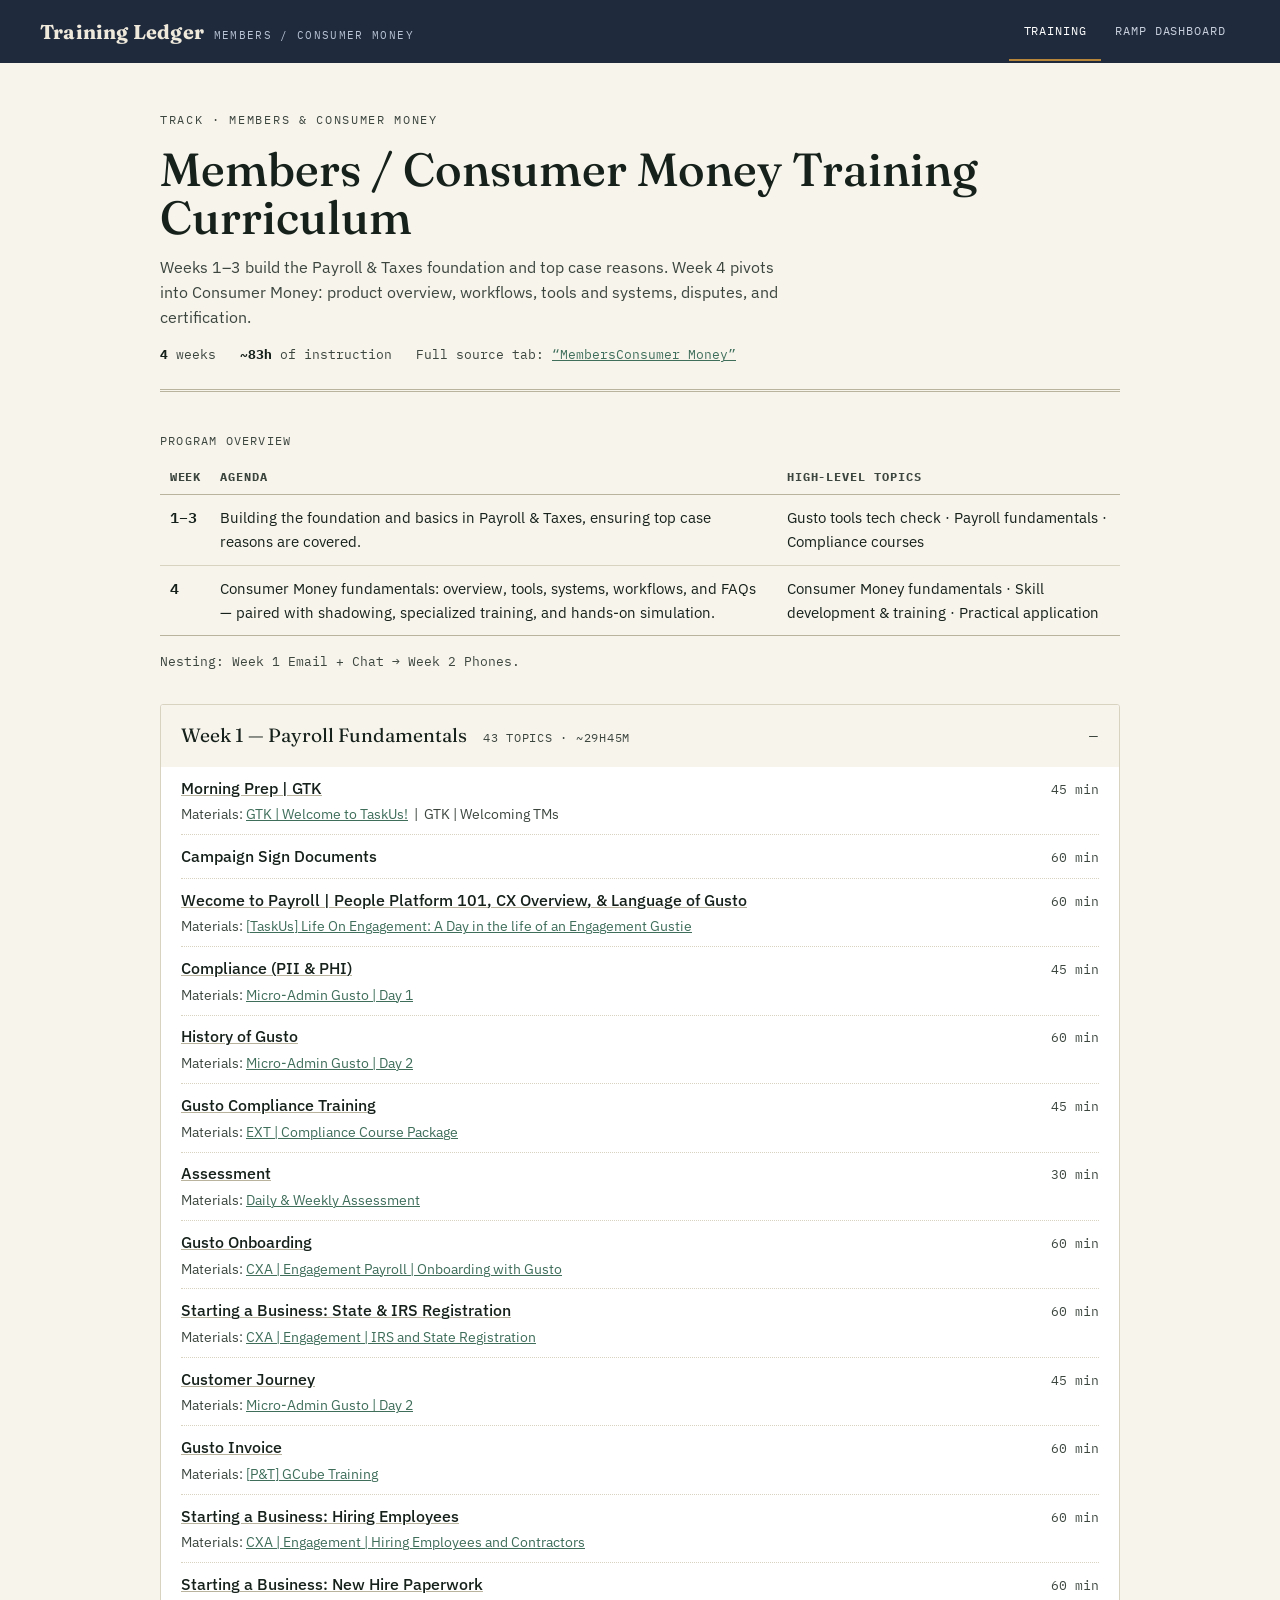
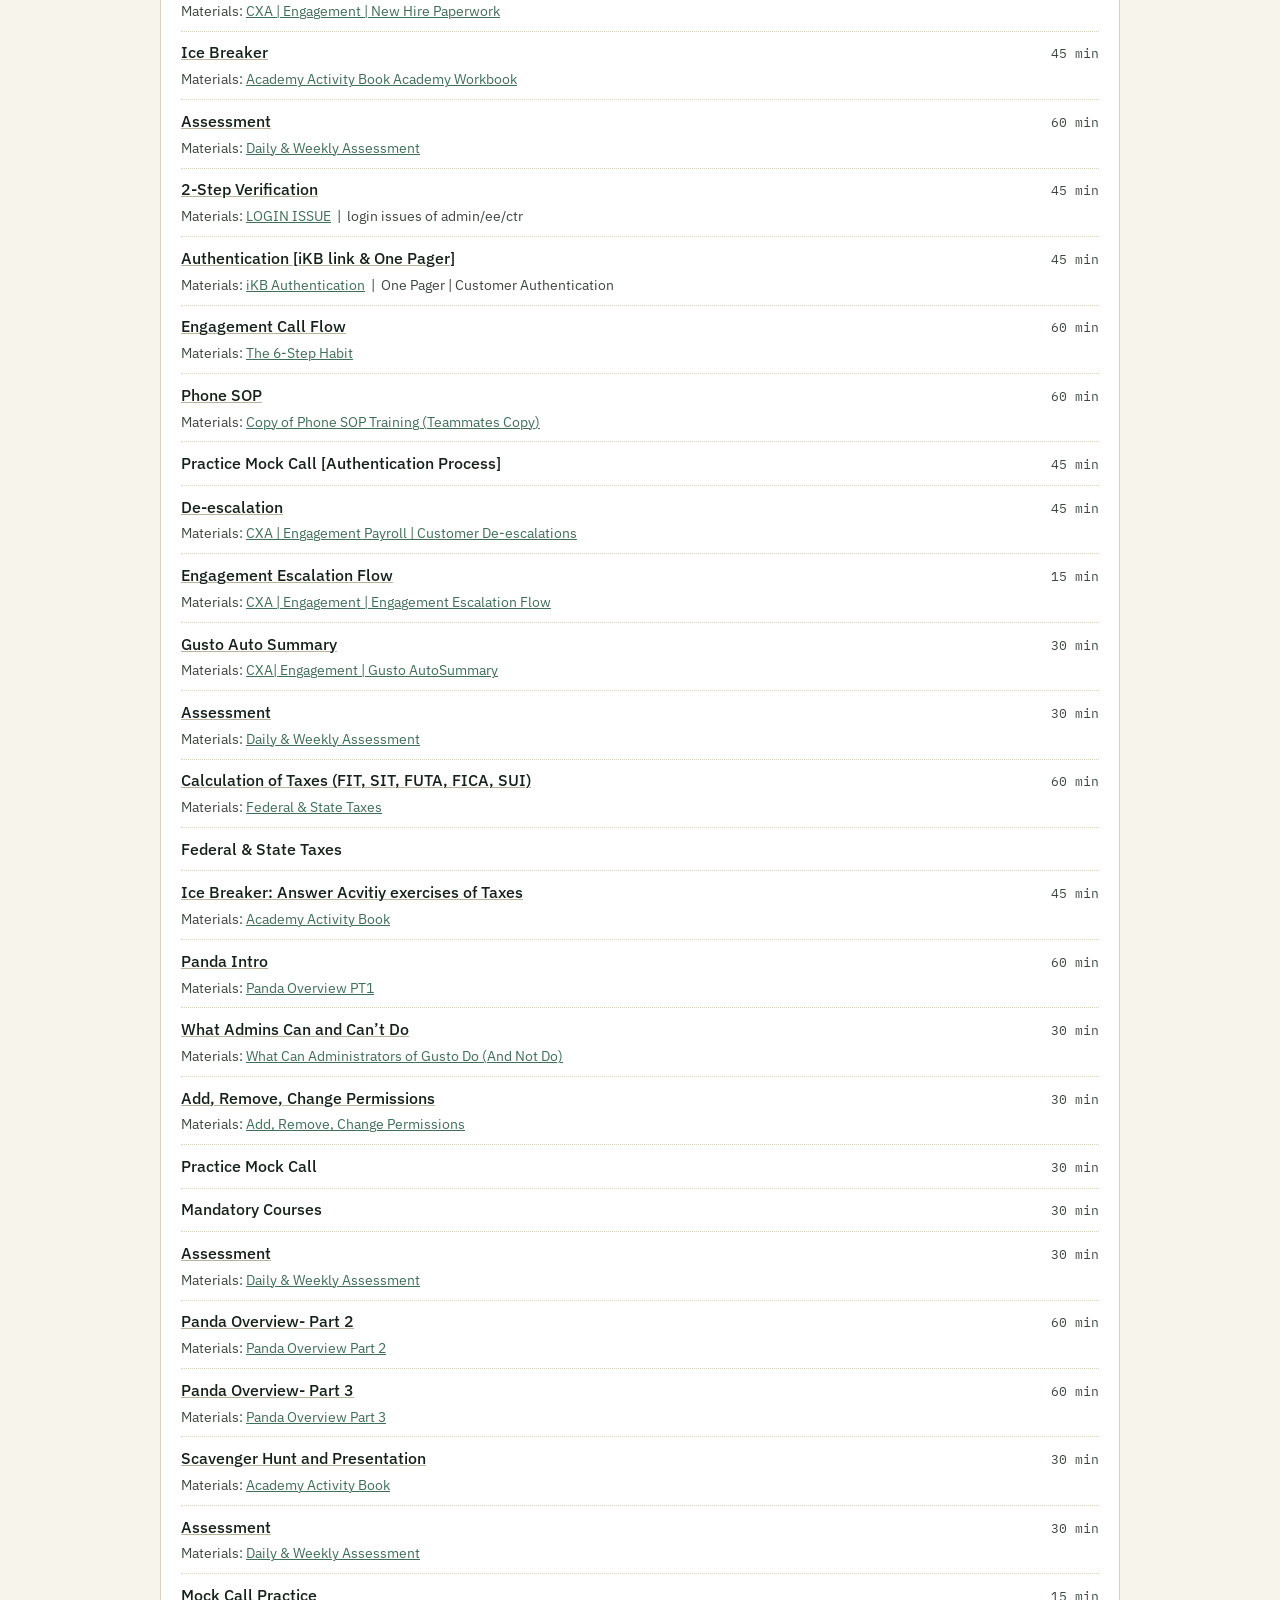
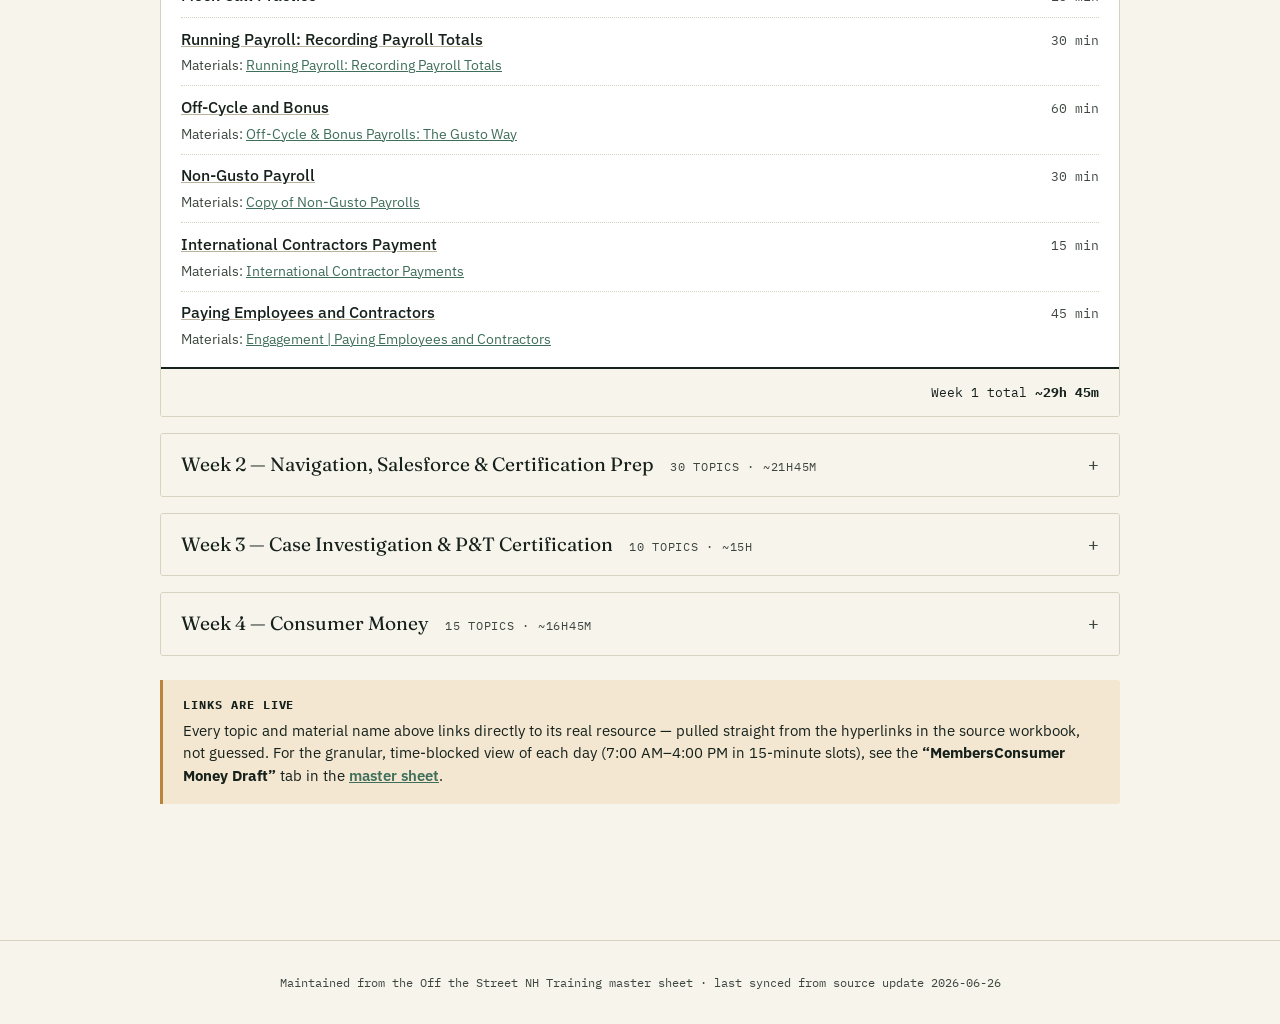
==== commit d5180ad1: "Update print statement from 'Hello' to 'Goodbye'" ====
--- a/index.html
+++ b/index.html
@@ -196,399 +196,3 @@
 
 </body>
 </html>
-<!DOCTYPE html>
-<html lang="en">
-<head>
-<meta charset="UTF-8">
-<meta name="viewport" content="width=device-width<!DOCTYPE html>
-<html lang="en">
-<head>
-<meta charset="UTF-8">
-<meta name="viewport" content="width=device-width, initial-scale=1.0">
-<title>Members / Consumer Money Training — Vendor Training Ledger</title>
-<link rel="stylesheet" href="style.css">
-</head>
-<body>
-
-<div class="topbar">
-  <a class="topbar__brand" href="index.html">
-    <strong>Training Ledger</strong>
-    <span>Members / Consumer Money</span>
-  </a>
-  <nav class="tabs">
-    <a href="index.html" class="active">Training</a>
-    <a href="dashboard.html">Ramp Dashboard</a>
-  </nav>
-</div>
-
-<main>
-  <div class="ledger-head">
-    <p class="ledger-head__eyebrow">Track · Members &amp; Consumer Money</p>
-    <h1>Members / Consumer Money Training Curriculum</h1>
-    <p>Weeks 1–3 build the Payroll &amp; Taxes foundation and top case reasons. Week 4 pivots into Consumer Money: product overview, workflows, tools and systems, disputes, and certification.</p>
-    <div class="ledger-head__meta">
-      <span><b>4</b> weeks</span>
-      <span><b>~83h</b> of instruction</span>
-      <span>Full source tab: <a href="https://docs.google.com/spreadsheets/d/1W30-EdlPSlVyR7f-PRKHWl_OyD7YDqGrelSDx2LIdLs" target="_blank" rel="noopener">“MembersConsumer Money”</a></span>
-    </div>
-  </div>
-
-  <table class="statement">
-    <caption>Program overview</caption>
-    <thead>
-      <tr><th>Week</th><th>Agenda</th><th>High-level topics</th></tr>
-    </thead>
-    <tbody>
-      <tr><td class="-week">1–3</td><td>Building the foundation and basics in Payroll &amp; Taxes, ensuring top case reasons are covered.</td><td>Gusto tools tech check · Payroll fundamentals · Compliance courses</td></tr>
-      <tr><td class="-week">4</td><td>Consumer Money fundamentals: overview, tools, systems, workflows, and FAQs — paired with shadowing, specialized training, and hands-on simulation.</td><td>Consumer Money fundamentals · Skill development &amp; training · Practical application</td></tr>
-    </tbody>
-  </table>
-
-  <p style="font-family:var(--font-mono); font-size:.8rem; color:var(--ink-soft); margin:-1.5rem 0 2rem;">
-    Nesting: Week 1 Email + Chat → Week 2 Phones.
-  </p>
-
-  <details class="week" open>
-    <summary>
-      <span class="week__title">Week 1 — Payroll Fundamentals</span>
-      <span class="week__sub">43 topics · ~29h45m</span>
-    </summary>
-    <div class="day-block">
-      <div class="ledger-line"><span class="ledger-line__topic"><a href="https://docs.google.com/presentation/u/0/d/1q8R99WM_ncTcB8GRVAPhJ576yKgHhTfR-oEMAQeDKW4/edit" target="_blank" rel="noopener">Morning Prep | GTK</a></span><span class="ledger-line__dur">45 min</span><span class="ledger-line__material">Materials: <a href="https://docs.google.com/presentation/u/0/d/1q8R99WM_ncTcB8GRVAPhJ576yKgHhTfR-oEMAQeDKW4/edit" target="_blank" rel="noopener"><em>GTK | Welcome to TaskUs!</em></a> &nbsp;|&nbsp; GTK | Welcoming TMs</span></div>
-      <div class="ledger-line"><span class="ledger-line__topic">Campaign Sign Documents</span><span class="ledger-line__dur">60 min</span></div>
-      <div class="ledger-line"><span class="ledger-line__topic"><a href="https://docs.google.com/presentation/u/0/d/1tJ9f0Bt_bbW1pC1o0klf8s6x_p4z6X7VhmnA6Pgw6h8/edit" target="_blank" rel="noopener">Wecome to Payroll | People Platform 101, CX Overview, &amp; Language of Gusto</a></span><span class="ledger-line__dur">60 min</span><span class="ledger-line__material">Materials: <a href="https://docs.google.com/presentation/u/0/d/1tJ9f0Bt_bbW1pC1o0klf8s6x_p4z6X7VhmnA6Pgw6h8/edit" target="_blank" rel="noopener"><em>[TaskUs] Life On Engagement: A Day in the life of an Engagement Gustie</em></a></span></div>
-      <div class="ledger-line"><span class="ledger-line__topic"><a href="https://docs.google.com/presentation/u/0/d/1FYFfUIrIc_S-khG5gTeyxagXyCl1cyiKJvKesDwKb9w/edit" target="_blank" rel="noopener">Compliance (PII &amp; PHI)</a></span><span class="ledger-line__dur">45 min</span><span class="ledger-line__material">Materials: <a href="https://docs.google.com/presentation/u/0/d/1FYFfUIrIc_S-khG5gTeyxagXyCl1cyiKJvKesDwKb9w/edit" target="_blank" rel="noopener"><em>Micro-Admin Gusto | Day 1</em></a></span></div>
-      <div class="ledger-line"><span class="ledger-line__topic"><a href="https://docs.google.com/presentation/u/0/d/1UmvDvJnJuO0R0LMnF6jO9EB95Uf1RVU81CIqWVwDdAs/edit" target="_blank" rel="noopener">History of Gusto</a></span><span class="ledger-line__dur">60 min</span><span class="ledger-line__material">Materials: <a href="https://docs.google.com/presentation/u/0/d/1UmvDvJnJuO0R0LMnF6jO9EB95Uf1RVU81CIqWVwDdAs/edit" target="_blank" rel="noopener"><em>Micro-Admin Gusto | Day 2</em></a></span></div>
-      <div class="ledger-line"><span class="ledger-line__topic"><a href="https://gustoexternal.learnupon.com/courses/3541180" target="_blank" rel="noopener">Gusto Compliance Training</a></span><span class="ledger-line__dur">45 min</span><span class="ledger-line__material">Materials: <a href="https://gustoexternal.learnupon.com/courses/3541180" target="_blank" rel="noopener"><em>EXT | Compliance Course Package</em></a></span></div>
-      <div class="ledger-line"><span class="ledger-line__topic"><a href="https://docs.google.com/spreadsheets/u/0/d/12CTviavLCjOwz-mX2yy7cfRaVHck_QDUcnzOjaGAvTA/edit" target="_blank" rel="noopener">Assessment</a></span><span class="ledger-line__dur">30 min</span><span class="ledger-line__material">Materials: <a href="https://docs.google.com/spreadsheets/u/0/d/12CTviavLCjOwz-mX2yy7cfRaVHck_QDUcnzOjaGAvTA/edit" target="_blank" rel="noopener"><em>Daily &amp; Weekly Assessment</em></a></span></div>
-      <div class="ledger-line"><span class="ledger-line__topic"><a href="https://gustoexternal.learnupon.com/content-details/3729641/0" target="_blank" rel="noopener">Gusto Onboarding</a></span><span class="ledger-line__dur">60 min</span><span class="ledger-line__material">Materials: <a href="https://gustoexternal.learnupon.com/content-details/3729641/0" target="_blank" rel="noopener"><em>CXA | Engagement Payroll | Onboarding with Gusto</em></a></span></div>
-      <div class="ledger-line"><span class="ledger-line__topic"><a href="https://gustoexternal.learnupon.com/content-details/2601774/0" target="_blank" rel="noopener">Starting a Business: State &amp; IRS Registration</a></span><span class="ledger-line__dur">60 min</span><span class="ledger-line__material">Materials: <a href="https://gustoexternal.learnupon.com/content-details/2601774/0" target="_blank" rel="noopener"><em>CXA | Engagement | IRS and State Registration</em></a></span></div>
-      <div class="ledger-line"><span class="ledger-line__topic"><a href="https://docs.google.com/presentation/u/0/d/1UmvDvJnJuO0R0LMnF6jO9EB95Uf1RVU81CIqWVwDdAs/edit" target="_blank" rel="noopener">Customer Journey</a></span><span class="ledger-line__dur">45 min</span><span class="ledger-line__material">Materials: <a href="https://docs.google.com/presentation/u/0/d/1UmvDvJnJuO0R0LMnF6jO9EB95Uf1RVU81CIqWVwDdAs/edit" target="_blank" rel="noopener"><em>Micro-Admin Gusto | Day 2</em></a></span></div>
-      <div class="ledger-line"><span class="ledger-line__topic"><a href="https://docs.google.com/presentation/u/0/d/1TVxhhrCEFaxmBV9HjT9KWsxg3TgVrvbtoK6qx5Nzevk/edit" target="_blank" rel="noopener">Gusto Invoice</a></span><span class="ledger-line__dur">60 min</span><span class="ledger-line__material">Materials: <a href="https://docs.google.com/presentation/u/0/d/1TVxhhrCEFaxmBV9HjT9KWsxg3TgVrvbtoK6qx5Nzevk/edit" target="_blank" rel="noopener"><em>[P&amp;T] GCube Training</em></a></span></div>
-      <div class="ledger-line"><span class="ledger-line__topic"><a href="https://gustoexternal.learnupon.com/catalog/courses/2601781" target="_blank" rel="noopener">Starting a Business: Hiring Employees</a></span><span class="ledger-line__dur">60 min</span><span class="ledger-line__material">Materials: <a href="https://gustoexternal.learnupon.com/catalog/courses/2601781" target="_blank" rel="noopener"><em>CXA | Engagement | Hiring Employees and Contractors</em></a></span></div>
-      <div class="ledger-line"><span class="ledger-line__topic"><a href="https://gustoexternal.learnupon.com/content-details/2601788/0" target="_blank" rel="noopener">Starting a Business: New Hire Paperwork</a></span><span class="ledger-line__dur">60 min</span><span class="ledger-line__material">Materials: <a href="https://gustoexternal.learnupon.com/content-details/2601788/0" target="_blank" rel="noopener"><em>CXA | Engagement | New Hire Paperwork</em></a></span></div>
-      <div class="ledger-line"><span class="ledger-line__topic"><a href="https://docs.google.com/presentation/u/0/d/19tFIHuSFdgRieJF60MbqFR15JJVpL1ZhHmC-GyP_5UA/edit" target="_blank" rel="noopener">Ice Breaker</a></span><span class="ledger-line__dur">45 min</span><span class="ledger-line__material">Materials: <a href="https://docs.google.com/presentation/u/0/d/19tFIHuSFdgRieJF60MbqFR15JJVpL1ZhHmC-GyP_5UA/edit" target="_blank" rel="noopener"><em>Academy Activity Book Academy Workbook</em></a></span></div>
-      <div class="ledger-line"><span class="ledger-line__topic"><a href="https://docs.google.com/spreadsheets/u/0/d/12CTviavLCjOwz-mX2yy7cfRaVHck_QDUcnzOjaGAvTA/edit" target="_blank" rel="noopener">Assessment</a></span><span class="ledger-line__dur">60 min</span><span class="ledger-line__material">Materials: <a href="https://docs.google.com/spreadsheets/u/0/d/12CTviavLCjOwz-mX2yy7cfRaVHck_QDUcnzOjaGAvTA/edit" target="_blank" rel="noopener"><em>Daily &amp; Weekly Assessment</em></a></span></div>
-      <div class="ledger-line"><span class="ledger-line__topic"><a href="https://docs.google.com/presentation/u/0/d/1_EdXRNuoo0gfwhBya3S8uBchXZDiNyfqEKNyT2aj2Ps/edit" target="_blank" rel="noopener">2-Step Verification</a></span><span class="ledger-line__dur">45 min</span><span class="ledger-line__material">Materials: <a href="https://docs.google.com/presentation/u/0/d/1_EdXRNuoo0gfwhBya3S8uBchXZDiNyfqEKNyT2aj2Ps/edit" target="_blank" rel="noopener"><em>LOGIN ISSUE</em></a> &nbsp;|&nbsp; login issues of admin/ee/ctr</span></div>
-      <div class="ledger-line"><span class="ledger-line__topic"><a href="https://support.gusto.com/article/internal/197919881100000/Authenticating-a-customer" target="_blank" rel="noopener">Authentication [iKB link &amp; One Pager]</a></span><span class="ledger-line__dur">45 min</span><span class="ledger-line__material">Materials: <a href="https://support.gusto.com/article/internal/197919881100000/Authenticating-a-customer" target="_blank" rel="noopener"><em>iKB Authentication</em></a> &nbsp;|&nbsp; One Pager | Customer Authentication</span></div>
-      <div class="ledger-line"><span class="ledger-line__topic"><a href="https://docs.google.com/presentation/u/0/d/11P_eQniAQKMPe1GbnszLitTK-UwPC_YLhOHndhBC14E/edit" target="_blank" rel="noopener">Engagement Call Flow</a></span><span class="ledger-line__dur">60 min</span><span class="ledger-line__material">Materials: <a href="https://docs.google.com/presentation/u/0/d/11P_eQniAQKMPe1GbnszLitTK-UwPC_YLhOHndhBC14E/edit" target="_blank" rel="noopener"><em>The 6-Step Habit</em></a></span></div>
-      <div class="ledger-line"><span class="ledger-line__topic"><a href="https://docs.google.com/presentation/u/0/d/1T-W7tkrdMqm_SKgyR3yrQB4W-Nn44d0cHgVsiKRj7Go/edit" target="_blank" rel="noopener">Phone SOP</a></span><span class="ledger-line__dur">60 min</span><span class="ledger-line__material">Materials: <a href="https://docs.google.com/presentation/u/0/d/1T-W7tkrdMqm_SKgyR3yrQB4W-Nn44d0cHgVsiKRj7Go/edit" target="_blank" rel="noopener"><em>Copy of Phone SOP Training (Teammates Copy)</em></a></span></div>
-      <div class="ledger-line"><span class="ledger-line__topic">Practice Mock Call [Authentication Process]</span><span class="ledger-line__dur">45 min</span></div>
-      <div class="ledger-line"><span class="ledger-line__topic"><a href="https://gustoexternal.learnupon.com/content-details/3600453/0" target="_blank" rel="noopener">De-escalation</a></span><span class="ledger-line__dur">45 min</span><span class="ledger-line__material">Materials: <a href="https://gustoexternal.learnupon.com/content-details/3600453/0" target="_blank" rel="noopener"><em>CXA | Engagement Payroll | Customer De-escalations</em></a></span></div>
-      <div class="ledger-line"><span class="ledger-line__topic"><a href="https://gustoexternal.learnupon.com/content-details/3729639/0" target="_blank" rel="noopener">Engagement Escalation Flow</a></span><span class="ledger-line__dur">15 min</span><span class="ledger-line__material">Materials: <a href="https://gustoexternal.learnupon.com/content-details/3729639/0" target="_blank" rel="noopener"><em>CXA | Engagement | Engagement Escalation Flow</em></a></span></div>
-      <div class="ledger-line"><span class="ledger-line__topic"><a href="https://gustoexternal.learnupon.com/content-details/3932054/0" target="_blank" rel="noopener">Gusto Auto Summary</a></span><span class="ledger-line__dur">30 min</span><span class="ledger-line__material">Materials: <a href="https://gustoexternal.learnupon.com/content-details/3932054/0" target="_blank" rel="noopener"><em>CXA| Engagement | Gusto AutoSummary</em></a></span></div>
-      <div class="ledger-line"><span class="ledger-line__topic"><a href="https://docs.google.com/spreadsheets/u/0/d/12CTviavLCjOwz-mX2yy7cfRaVHck_QDUcnzOjaGAvTA/edit" target="_blank" rel="noopener">Assessment</a></span><span class="ledger-line__dur">30 min</span><span class="ledger-line__material">Materials: <a href="https://docs.google.com/spreadsheets/u/0/d/12CTviavLCjOwz-mX2yy7cfRaVHck_QDUcnzOjaGAvTA/edit" target="_blank" rel="noopener"><em>Daily &amp; Weekly Assessment</em></a></span></div>
-      <div class="ledger-line"><span class="ledger-line__topic"><a href="https://docs.google.com/presentation/u/0/d/1s3ud1Yhwoud9kt5qwj5ZElbEuPlIzVbLWajEn-Ea4_M/edit" target="_blank" rel="noopener">Calculation of Taxes (FIT, SIT, FUTA, FICA, SUI)</a></span><span class="ledger-line__dur">60 min</span><span class="ledger-line__material">Materials: <a href="https://docs.google.com/presentation/u/0/d/1s3ud1Yhwoud9kt5qwj5ZElbEuPlIzVbLWajEn-Ea4_M/edit" target="_blank" rel="noopener"><em>Federal &amp; State Taxes</em></a></span></div>
-      <div class="ledger-line"><span class="ledger-line__topic">Federal &amp; State Taxes</span></div>
-      <div class="ledger-line"><span class="ledger-line__topic"><a href="https://docs.google.com/presentation/u/0/d/19tFIHuSFdgRieJF60MbqFR15JJVpL1ZhHmC-GyP_5UA/edit" target="_blank" rel="noopener">Ice Breaker: Answer Acvitiy exercises of Taxes</a></span><span class="ledger-line__dur">45 min</span><span class="ledger-line__material">Materials: <a href="https://docs.google.com/presentation/u/0/d/19tFIHuSFdgRieJF60MbqFR15JJVpL1ZhHmC-GyP_5UA/edit" target="_blank" rel="noopener"><em>Academy Activity Book</em></a></span></div>
-      <div class="ledger-line"><span class="ledger-line__topic"><a href="https://gustoexternal.learnupon.com/catalog/courses/3364385" target="_blank" rel="noopener">Panda Intro</a></span><span class="ledger-line__dur">60 min</span><span class="ledger-line__material">Materials: <a href="https://gustoexternal.learnupon.com/catalog/courses/3364385" target="_blank" rel="noopener"><em>Panda Overview PT1</em></a></span></div>
-      <div class="ledger-line"><span class="ledger-line__topic"><a href="https://gustoexternal.learnupon.com/content-details/1199489/0" target="_blank" rel="noopener">What Admins Can and Can’t Do</a></span><span class="ledger-line__dur">30 min</span><span class="ledger-line__material">Materials: <a href="https://gustoexternal.learnupon.com/content-details/1199489/0" target="_blank" rel="noopener"><em>What Can Administrators of Gusto Do (And Not Do)</em></a></span></div>
-      <div class="ledger-line"><span class="ledger-line__topic"><a href="https://gustoexternal.learnupon.com/content-details/1199489/0" target="_blank" rel="noopener">Add, Remove, Change Permissions</a></span><span class="ledger-line__dur">30 min</span><span class="ledger-line__material">Materials: <a href="https://gustoexternal.learnupon.com/content-details/1199489/0" target="_blank" rel="noopener"><em>Add, Remove, Change Permissions</em></a></span></div>
-      <div class="ledger-line"><span class="ledger-line__topic">Practice Mock Call</span><span class="ledger-line__dur">30 min</span></div>
-      <div class="ledger-line"><span class="ledger-line__topic">Mandatory Courses</span><span class="ledger-line__dur">30 min</span></div>
-      <div class="ledger-line"><span class="ledger-line__topic"><a href="https://docs.google.com/spreadsheets/u/0/d/12CTviavLCjOwz-mX2yy7cfRaVHck_QDUcnzOjaGAvTA/edit" target="_blank" rel="noopener">Assessment</a></span><span class="ledger-line__dur">30 min</span><span class="ledger-line__material">Materials: <a href="https://docs.google.com/spreadsheets/u/0/d/12CTviavLCjOwz-mX2yy7cfRaVHck_QDUcnzOjaGAvTA/edit" target="_blank" rel="noopener"><em>Daily &amp; Weekly Assessment</em></a></span></div>
-      <div class="ledger-line"><span class="ledger-line__topic"><a href="https://gustoexternal.learnupon.com/content-details/1199624/0" target="_blank" rel="noopener">Panda Overview- Part 2</a></span><span class="ledger-line__dur">60 min</span><span class="ledger-line__material">Materials: <a href="https://gustoexternal.learnupon.com/content-details/1199624/0" target="_blank" rel="noopener"><em>Panda Overview Part 2</em></a></span></div>
-      <div class="ledger-line"><span class="ledger-line__topic"><a href="https://gustoexternal.learnupon.com/content-details/1200022/0" target="_blank" rel="noopener">Panda Overview- Part 3</a></span><span class="ledger-line__dur">60 min</span><span class="ledger-line__material">Materials: <a href="https://gustoexternal.learnupon.com/content-details/1200022/0" target="_blank" rel="noopener"><em>Panda Overview Part 3</em></a></span></div>
-      <div class="ledger-line"><span class="ledger-line__topic"><a href="https://docs.google.com/presentation/u/0/d/19tFIHuSFdgRieJF60MbqFR15JJVpL1ZhHmC-GyP_5UA/edit" target="_blank" rel="noopener">Scavenger Hunt and Presentation</a></span><span class="ledger-line__dur">30 min</span><span class="ledger-line__material">Materials: <a href="https://docs.google.com/presentation/u/0/d/19tFIHuSFdgRieJF60MbqFR15JJVpL1ZhHmC-GyP_5UA/edit" target="_blank" rel="noopener"><em>Academy Activity Book</em></a></span></div>
-      <div class="ledger-line"><span class="ledger-line__topic"><a href="https://docs.google.com/spreadsheets/u/0/d/12CTviavLCjOwz-mX2yy7cfRaVHck_QDUcnzOjaGAvTA/edit" target="_blank" rel="noopener">Assessment</a></span><span class="ledger-line__dur">30 min</span><span class="ledger-line__material">Materials: <a href="https://docs.google.com/spreadsheets/u/0/d/12CTviavLCjOwz-mX2yy7cfRaVHck_QDUcnzOjaGAvTA/edit" target="_blank" rel="noopener"><em>Daily &amp; Weekly Assessment</em></a></span></div>
-      <div class="ledger-line"><span class="ledger-line__topic">Mock Call Practice</span><span class="ledger-line__dur">15 min</span></div>
-      <div class="ledger-line"><span class="ledger-line__topic"><a href="https://gustoexternal.learnupon.com/content-details/1199558/0" target="_blank" rel="noopener">Running Payroll: Recording Payroll Totals</a></span><span class="ledger-line__dur">30 min</span><span class="ledger-line__material">Materials: <a href="https://gustoexternal.learnupon.com/content-details/1199558/0" target="_blank" rel="noopener"><em>Running Payroll: Recording Payroll Totals</em></a></span></div>
-      <div class="ledger-line"><span class="ledger-line__topic"><a href="https://gustoexternal.learnupon.com/content-details/2599904/0" target="_blank" rel="noopener">Off-Cycle and Bonus</a></span><span class="ledger-line__dur">60 min</span><span class="ledger-line__material">Materials: <a href="https://gustoexternal.learnupon.com/content-details/2599904/0" target="_blank" rel="noopener"><em>Off-Cycle &amp; Bonus Payrolls: The Gusto Way</em></a></span></div>
-      <div class="ledger-line"><span class="ledger-line__topic"><a href="https://docs.google.com/presentation/u/0/d/1gFmtAB35ziCbpQDMPBrdKLskuyy1uAAKtPkFaID8CSk/edit" target="_blank" rel="noopener">Non-Gusto Payroll</a></span><span class="ledger-line__dur">30 min</span><span class="ledger-line__material">Materials: <a href="https://docs.google.com/presentation/u/0/d/1gFmtAB35ziCbpQDMPBrdKLskuyy1uAAKtPkFaID8CSk/edit" target="_blank" rel="noopener"><em>Copy of Non-Gusto Payrolls</em></a></span></div>
-      <div class="ledger-line"><span class="ledger-line__topic"><a href="https://gustoexternal.learnupon.com/content-details/3672221/0" target="_blank" rel="noopener">International Contractors Payment</a></span><span class="ledger-line__dur">15 min</span><span class="ledger-line__material">Materials: <a href="https://gustoexternal.learnupon.com/content-details/3672221/0" target="_blank" rel="noopener"><em>International Contractor Payments</em></a></span></div>
-      <div class="ledger-line"><span class="ledger-line__topic"><a href="https://gustoexternal.learnupon.com/content-details/2601808/0" target="_blank" rel="noopener">Paying Employees and Contractors</a></span><span class="ledger-line__dur">45 min</span><span class="ledger-line__material">Materials: <a href="https://gustoexternal.learnupon.com/content-details/2601808/0" target="_blank" rel="noopener"><em>Engagement | Paying Employees and Contractors</em></a></span></div>
-    </div>
-    <div class="week-total">Week 1 total <b>~29h 45m</b></div>
-  </details>
-
-  <details class="week">
-    <summary>
-      <span class="week__title">Week 2 — Navigation, Salesforce &amp; Certification Prep</span>
-      <span class="week__sub">30 topics · ~21h45m</span>
-    </summary>
-    <div class="day-block">
-      <div class="ledger-line"><span class="ledger-line__topic"><a href="https://docs.google.com/presentation/u/0/d/1VW_dkhOSS9lqJPmWlgHDQExt6pMgKZIsHeYEiZqWHX4/edit" target="_blank" rel="noopener">Payroll Reversal Overview</a></span><span class="ledger-line__dur">60 min</span><span class="ledger-line__material">Materials: <a href="https://docs.google.com/presentation/u/0/d/1VW_dkhOSS9lqJPmWlgHDQExt6pMgKZIsHeYEiZqWHX4/edit" target="_blank" rel="noopener"><em>Copy of Payroll Reversals</em></a> &nbsp;|&nbsp; just an overview (processing reversal/backdating should be transferred to P&amp;T)</span></div>
-      <div class="ledger-line"><span class="ledger-line__topic">In-app Navigation</span><span class="ledger-line__dur">45 min</span></div>
-      <div class="ledger-line"><span class="ledger-line__topic">Panda Navigation</span><span class="ledger-line__dur">60 min</span></div>
-      <div class="ledger-line"><span class="ledger-line__topic"><a href="https://docs.google.com/presentation/u/0/d/13XiDm3XWSR8eQVyrbcSvfw3PCxR7luR8BvXOo2JJFGs/edit" target="_blank" rel="noopener">Chat SOP</a></span><span class="ledger-line__dur">60 min</span><span class="ledger-line__material">Materials: <a href="https://docs.google.com/presentation/u/0/d/13XiDm3XWSR8eQVyrbcSvfw3PCxR7luR8BvXOo2JJFGs/edit" target="_blank" rel="noopener"><em>Chat SOP Training (TU) (copy)</em></a></span></div>
-      <div class="ledger-line"><span class="ledger-line__topic"><a href="https://gustoexternal.learnupon.com/content-details/3207612/0" target="_blank" rel="noopener">Salesforce - Request Help</a></span><span class="ledger-line__dur">45 min</span><span class="ledger-line__material">Materials: <a href="https://gustoexternal.learnupon.com/content-details/3207612/0" target="_blank" rel="noopener"><em>Salesforce - Request Help</em></a></span></div>
-      <div class="ledger-line"><span class="ledger-line__topic"><a href="https://support.gusto.com/article/internal/240702185450203/Otto-best-practices-and-how-tos" target="_blank" rel="noopener">OTTO</a></span><span class="ledger-line__dur">60 min</span><span class="ledger-line__material">Materials: <a href="https://support.gusto.com/article/internal/240702185450203/Otto-best-practices-and-how-tos" target="_blank" rel="noopener"><em>Otto best practices and how-tos</em></a></span></div>
-      <div class="ledger-line"><span class="ledger-line__topic">Snippets</span><span class="ledger-line__dur">45 min</span><span class="ledger-line__material">Materials: Grammarly Snippets</span></div>
-      <div class="ledger-line"><span class="ledger-line__topic"><a href="https://gustoexternal.learnupon.com/content-details/3207603/0" target="_blank" rel="noopener">Engagement Payroll | Salesforce &amp; Gusto</a></span><span class="ledger-line__dur">15 min</span><span class="ledger-line__material">Materials: <a href="https://gustoexternal.learnupon.com/content-details/3207603/0" target="_blank" rel="noopener"><em>Salesforce &amp; Gusto</em></a></span></div>
-      <div class="ledger-line"><span class="ledger-line__topic"><a href="https://gustoexternal.learnupon.com/content-details/3207616/0" target="_blank" rel="noopener">Engagement Payroll | Salesforce - Macros</a></span><span class="ledger-line__dur">45 min</span><span class="ledger-line__material">Materials: <a href="https://gustoexternal.learnupon.com/content-details/3207616/0" target="_blank" rel="noopener"><em>Salesforce - Macros</em></a></span></div>
-      <div class="ledger-line"><span class="ledger-line__topic"><a href="https://gustoexternal.learnupon.com/content-details/3207610/0" target="_blank" rel="noopener">Salesforce Internal Tickets</a></span><span class="ledger-line__dur">15 min</span><span class="ledger-line__material">Materials: <a href="https://gustoexternal.learnupon.com/content-details/3207610/0" target="_blank" rel="noopener"><em>Engagement Payroll | Salesforce &amp; Gusto</em></a></span></div>
-      <div class="ledger-line"><span class="ledger-line__topic">Practice Mock Chat</span><span class="ledger-line__dur">75 min</span></div>
-      <div class="ledger-line"><span class="ledger-line__topic"><a href="https://gustoexternal.learnupon.com/content-details/3855029/0" target="_blank" rel="noopener">Company Pay and Bank Issues</a></span><span class="ledger-line__dur">45 min</span><span class="ledger-line__material">Materials: <a href="https://gustoexternal.learnupon.com/content-details/3855029/0" target="_blank" rel="noopener"><em>Payroll Academy | Company Pay or Bank Issues</em></a></span></div>
-      <div class="ledger-line"><span class="ledger-line__topic"><a href="https://gustoexternal.learnupon.com/content-details/3855045/0" target="_blank" rel="noopener">Identifying an Employee Bank Error</a></span><span class="ledger-line__dur">15 min</span><span class="ledger-line__material">Materials: <a href="https://gustoexternal.learnupon.com/content-details/3855045/0" target="_blank" rel="noopener"><em>Payroll Care | Identifying an Employee Bank Error</em></a></span></div>
-      <div class="ledger-line"><span class="ledger-line__topic"><a href="https://gustoexternal.learnupon.com/content-details/3855034/0" target="_blank" rel="noopener">How to Identify an R01 Bank Error</a></span><span class="ledger-line__dur">15 min</span><span class="ledger-line__material">Materials: <a href="https://gustoexternal.learnupon.com/content-details/3855034/0" target="_blank" rel="noopener"><em>Payroll Care | How to Identify an R01 Bank Error</em></a></span></div>
-      <div class="ledger-line"><span class="ledger-line__topic">Mock Chat / Mock Call</span><span class="ledger-line__dur">30 min</span></div>
-      <div class="ledger-line"><span class="ledger-line__topic"><a href="https://gustoexternal.learnupon.com/content-details/1200020/0" target="_blank" rel="noopener">Time Tracking with Gusto</a></span><span class="ledger-line__dur">30 min</span><span class="ledger-line__material">Materials: <a href="https://gustoexternal.learnupon.com/content-details/1200020/0" target="_blank" rel="noopener"><em>Time Tracking with Gusto</em></a></span></div>
-      <div class="ledger-line"><span class="ledger-line__topic"><a href="https://gustoexternal.learnupon.com/content-details/1200828/0" target="_blank" rel="noopener">Time off</a></span><span class="ledger-line__dur">30 min</span><span class="ledger-line__material">Materials: <a href="https://gustoexternal.learnupon.com/content-details/1200828/0" target="_blank" rel="noopener"><em>Time off</em></a></span></div>
-      <div class="ledger-line"><span class="ledger-line__topic"><a href="https://gustoexternal.learnupon.com/content-details/3362112/0" target="_blank" rel="noopener">Gusto Time Kiosk</a></span><span class="ledger-line__dur">15 min</span><span class="ledger-line__material">Materials: <a href="https://gustoexternal.learnupon.com/content-details/3362112/0" target="_blank" rel="noopener"><em>Engagement | Gusto Time Kiosk</em></a></span></div>
-      <div class="ledger-line"><span class="ledger-line__topic"><a href="https://docs.google.com/spreadsheets/u/0/d/1djkiZ_4Ww078cvJimcVKRjnwr-iPMyP6XRWMa-xSjGM/edit" target="_blank" rel="noopener">Tools Navigation and Initial Call Certification</a></span><span class="ledger-line__dur">60 min</span><span class="ledger-line__material">Materials: <a href="https://docs.google.com/spreadsheets/u/0/d/1djkiZ_4Ww078cvJimcVKRjnwr-iPMyP6XRWMa-xSjGM/edit" target="_blank" rel="noopener"><em>Initial Certification (Make a copy)</em></a></span></div>
-      <div class="ledger-line"><span class="ledger-line__topic"><a href="https://gustoexternal.learnupon.com/content-details/3600380/0" target="_blank" rel="noopener">Email</a></span><span class="ledger-line__dur">45 min</span><span class="ledger-line__material">Materials: <a href="https://gustoexternal.learnupon.com/content-details/3600380/0" target="_blank" rel="noopener"><em>Navigation &amp; Email Cases</em></a></span></div>
-      <div class="ledger-line"><span class="ledger-line__topic"><a href="https://gustoexternal.learnupon.com/content-details/3288148/0" target="_blank" rel="noopener">Salesforce Emails</a></span><span class="ledger-line__dur">60 min</span><span class="ledger-line__material">Materials: <a href="https://gustoexternal.learnupon.com/content-details/3288148/0" target="_blank" rel="noopener"><em>Engagement | Salesforce Emails</em></a></span></div>
-      <div class="ledger-line"><span class="ledger-line__topic"><a href="https://docs.google.com/document/d/1H8J9L-QT40mGBLt2fwxXgqvag4KnGyHJH5GSZvttiaA/edit?tab=t.0" target="_blank" rel="noopener">Email SOP</a></span><span class="ledger-line__dur">30 min</span><span class="ledger-line__material">Materials: <a href="https://docs.google.com/document/d/1H8J9L-QT40mGBLt2fwxXgqvag4KnGyHJH5GSZvttiaA/edit?tab=t.0" target="_blank" rel="noopener"><em>Email Handling Process</em></a></span></div>
-      <div class="ledger-line"><span class="ledger-line__topic"><a href="https://docs.google.com/presentation/u/0/d/19tFIHuSFdgRieJF60MbqFR15JJVpL1ZhHmC-GyP_5UA/edit" target="_blank" rel="noopener">Crafting an Email</a></span><span class="ledger-line__dur">30 min</span><span class="ledger-line__material">Materials: <a href="https://docs.google.com/presentation/u/0/d/19tFIHuSFdgRieJF60MbqFR15JJVpL1ZhHmC-GyP_5UA/edit" target="_blank" rel="noopener"><em>Academy Activity Book</em></a></span></div>
-      <div class="ledger-line"><span class="ledger-line__topic"><a href="https://gustoexternal.learnupon.com/content-details/3464532/0" target="_blank" rel="noopener">Crafting a Jira</a></span><span class="ledger-line__dur">45 min</span><span class="ledger-line__material">Materials: <a href="https://gustoexternal.learnupon.com/content-details/3464532/0" target="_blank" rel="noopener"><em>Crafting a Jira</em></a></span></div>
-      <div class="ledger-line"><span class="ledger-line__topic"><a href="https://docs.google.com/presentation/u/0/d/1TIb1fXNlh8MgJdKUZMDqA7nkv1Dzekv10BzRJzEqENE/edit" target="_blank" rel="noopener">Form Filing Questions</a></span><span class="ledger-line__dur">45 min</span><span class="ledger-line__material">Materials: <a href="https://docs.google.com/presentation/u/0/d/1TIb1fXNlh8MgJdKUZMDqA7nkv1Dzekv10BzRJzEqENE/edit" target="_blank" rel="noopener"><em>[TU Copy] Form Filings &amp; Failed Filings</em></a></span></div>
-      <div class="ledger-line"><span class="ledger-line__topic"><a href="https://gustoexternal.learnupon.com/content-details/2601824/0" target="_blank" rel="noopener">Tax Payments &amp; Filings</a></span><span class="ledger-line__dur">60 min</span><span class="ledger-line__material">Materials: <a href="https://gustoexternal.learnupon.com/content-details/2601824/0" target="_blank" rel="noopener"><em>Tax Payments &amp; Filings: Filing Tax Forms</em></a></span></div>
-      <div class="ledger-line"><span class="ledger-line__topic"><a href="https://docs.google.com/presentation/u/0/d/1TVxhhrCEFaxmBV9HjT9KWsxg3TgVrvbtoK6qx5Nzevk/edit" target="_blank" rel="noopener">IRS/State Notice</a></span><span class="ledger-line__dur">60 min</span><span class="ledger-line__material">Materials: <a href="https://docs.google.com/presentation/u/0/d/1TVxhhrCEFaxmBV9HjT9KWsxg3TgVrvbtoK6qx5Nzevk/edit" target="_blank" rel="noopener"><em>[P&amp;T] GCube Training</em></a></span></div>
-      <div class="ledger-line"><span class="ledger-line__topic"><a href="https://docs.google.com/presentation/u/0/d/1Yac5_Bx-NS1i63x3QFt4sFCrTGISjnIoCaRIr6t4iyc/edit" target="_blank" rel="noopener">Accountant Care</a></span><span class="ledger-line__dur">60 min</span><span class="ledger-line__material">Materials: <a href="https://docs.google.com/presentation/u/0/d/1Yac5_Bx-NS1i63x3QFt4sFCrTGISjnIoCaRIr6t4iyc/edit" target="_blank" rel="noopener"><em>Accountant Care Overview</em></a></span></div>
-      <div class="ledger-line"><span class="ledger-line__topic">Panda /In-app Navigation</span><span class="ledger-line__dur">60 min</span></div>
-      <div class="ledger-line"><span class="ledger-line__topic">Study time for Skill Certification</span><span class="ledger-line__dur">45 min</span></div>
-    </div>
-    <div class="week-total">Week 2 total <b>~21h 45m</b></div>
-  </details>
-
-  <details class="week">
-    <summary>
-      <span class="week__title">Week 3 — Case Investigation &amp; P&amp;T Certification</span>
-      <span class="week__sub">10 topics · ~15h</span>
-    </summary>
-    <div class="day-block">
-      <div class="ledger-line"><span class="ledger-line__topic">Mandatory Courses</span><span class="ledger-line__dur">30 min</span></div>
-      <div class="ledger-line"><span class="ledger-line__topic">Review</span><span class="ledger-line__dur">60 min</span><span class="ledger-line__material">Materials: will review the topics that were discussed in weeks 1 and 2.</span></div>
-      <div class="ledger-line"><span class="ledger-line__topic">Panda/In-app Navigation</span><span class="ledger-line__dur">90 min</span></div>
-      <div class="ledger-line"><span class="ledger-line__topic"><a href="https://docs.google.com/spreadsheets/d/1FDIwP_s9Fg3bfwVaWdQmtDbdRPUZuR8thSYcfC8iBN0/edit?gid=119856937" target="_blank" rel="noopener">Case Glossary</a></span><span class="ledger-line__dur">90 min</span><span class="ledger-line__material">Materials: <a href="https://docs.google.com/spreadsheets/d/1FDIwP_s9Fg3bfwVaWdQmtDbdRPUZuR8thSYcfC8iBN0/edit?gid=119856937" target="_blank" rel="noopener"><em>P&amp;T | Consumer Money Case Reason Glossary</em></a></span></div>
-      <div class="ledger-line"><span class="ledger-line__topic">Case Investigation</span><span class="ledger-line__dur">90 min</span><span class="ledger-line__material">Materials: Will focus on the navigation and case investigation (P&amp;T Concern)</span></div>
-      <div class="ledger-line"><span class="ledger-line__topic">Common Case Reasons</span><span class="ledger-line__dur">90 min</span></div>
-      <div class="ledger-line"><span class="ledger-line__topic">Call Listening</span><span class="ledger-line__dur">90 min</span></div>
-      <div class="ledger-line"><span class="ledger-line__topic">Email Certification</span><span class="ledger-line__dur">120 min</span><span class="ledger-line__material">Materials: P&amp;T Concern Only</span></div>
-      <div class="ledger-line"><span class="ledger-line__topic">Chat Certification</span><span class="ledger-line__dur">120 min</span><span class="ledger-line__material">Materials: P&amp;T Concern Only</span></div>
-      <div class="ledger-line"><span class="ledger-line__topic">Phone Certification</span><span class="ledger-line__dur">120 min</span><span class="ledger-line__material">Materials: P&amp;T Concern Only</span></div>
-    </div>
-    <div class="week-total">Week 3 total <b>~15h</b></div>
-  </details>
-
-  <details class="week">
-    <summary>
-      <span class="week__title">Week 4 — Consumer Money</span>
-      <span class="week__sub">15 topics · ~16h45m</span>
-    </summary>
-    <div class="day-block">
-      <div class="ledger-line"><span class="ledger-line__topic"><a href="https://cardservices.cpicardgroup.com/Account/Login" target="_blank" rel="noopener">Consumer Money Tools Testing</a></span><span class="ledger-line__dur">30 min</span><span class="ledger-line__material">Materials: <a href="https://cardservices.cpicardgroup.com/Account/Login" target="_blank" rel="noopener"><em>CPI</em></a> &nbsp;|&nbsp; <a href="https://docs.google.com/spreadsheets/d/1V9KN6LsJMTGpZe_gQ-3GhSkeu-V6-JWUXCeljZuwEQc/edit?gid=119856937" target="_blank" rel="noopener">[Filtered] Consumer Money Glossary</a> &nbsp;|&nbsp; <a href="https://admin.helix.q2.com/" target="_blank" rel="noopener"><em>Helix</em></a></span></div>
-      <div class="ledger-line"><span class="ledger-line__topic"><a href="https://docs.google.com/presentation/u/0/d/1pybRY-p5CyTlY1b1dNsbjgHqu2toUVdCa-IhA9qV9nc/edit" target="_blank" rel="noopener">TL All Hands</a></span><span class="ledger-line__dur">60 min</span><span class="ledger-line__material">Materials: <a href="https://docs.google.com/presentation/u/0/d/1pybRY-p5CyTlY1b1dNsbjgHqu2toUVdCa-IhA9qV9nc/edit" target="_blank" rel="noopener"><em>All Hands - Slide Deck</em></a> &nbsp;|&nbsp; All about Empathy | tNPS Training</span></div>
-      <div class="ledger-line"><span class="ledger-line__topic"><a href="https://docs.google.com/presentation/u/0/d/1qZR0i6DwJY7sHtR1yA3YnCm13ZZ98qGY3QMIsdETha0/edit" target="_blank" rel="noopener">Consumer Money - Overview</a></span><span class="ledger-line__dur">60 min</span><span class="ledger-line__material">Materials: <a href="https://docs.google.com/presentation/u/0/d/1qZR0i6DwJY7sHtR1yA3YnCm13ZZ98qGY3QMIsdETha0/edit" target="_blank" rel="noopener"><em>Consumer Money - Overview</em></a></span></div>
-      <div class="ledger-line"><span class="ledger-line__topic"><a href="https://docs.google.com/presentation/u/0/d/1rEtcv_iwrR-QQBR11VAztXuwn7XcuGHfeQk-GIB_xLo/edit" target="_blank" rel="noopener">Consumer Money - Workflows [Tier 1]</a></span><span class="ledger-line__dur">60 min</span><span class="ledger-line__material">Materials: <a href="https://docs.google.com/presentation/u/0/d/1rEtcv_iwrR-QQBR11VAztXuwn7XcuGHfeQk-GIB_xLo/edit" target="_blank" rel="noopener"><em>Consumer Money - Workflows [Tier 1]</em></a></span></div>
-      <div class="ledger-line"><span class="ledger-line__topic"><a href="https://docs.google.com/presentation/u/0/d/1IND5nUbZlu32uIlaWjRx2moTqEXgxwb2VDX1nq9fPG0/edit" target="_blank" rel="noopener">Consumer Money - Tools and Systems [Tier 1]</a></span><span class="ledger-line__dur">45 min</span><span class="ledger-line__material">Materials: <a href="https://docs.google.com/presentation/u/0/d/1IND5nUbZlu32uIlaWjRx2moTqEXgxwb2VDX1nq9fPG0/edit" target="_blank" rel="noopener"><em>Consumer Money - Tools and Systems [Tier 1]</em></a></span></div>
-      <div class="ledger-line"><span class="ledger-line__topic"><a href="https://docs.google.com/presentation/u/0/d/1mHuATRj6EVE5zF1R2eMWM77O1g4aFZN67xVa8BE67u0/edit" target="_blank" rel="noopener">Instant Transfers and ACH - Training</a></span><span class="ledger-line__dur">60 min</span><span class="ledger-line__material">Materials: <a href="https://docs.google.com/presentation/u/0/d/1mHuATRj6EVE5zF1R2eMWM77O1g4aFZN67xVa8BE67u0/edit" target="_blank" rel="noopener"><em>Instant Transfers and ACH - Training</em></a> &nbsp;|&nbsp; <a href="https://docs.google.com/document/u/0/d/1rYqsD1DRTUlz1w4DDDzzcowPY-6wBU8aClxtq4xg0cs/edit" target="_blank" rel="noopener">Instant Transfers and ACH -SOP</a></span></div>
-      <div class="ledger-line"><span class="ledger-line__topic"><a href="https://docs.google.com/document/u/0/d/1bxcP1m5O5a46l7EnYGFZRqbR_-WHVkUaWXJNYV422Jk/edit" target="_blank" rel="noopener">Consumer Money - FAQ</a></span><span class="ledger-line__dur">60 min</span><span class="ledger-line__material">Materials: <a href="https://docs.google.com/document/u/0/d/1bxcP1m5O5a46l7EnYGFZRqbR_-WHVkUaWXJNYV422Jk/edit" target="_blank" rel="noopener"><em>Consumer-Money FAQ</em></a> &nbsp;|&nbsp; <a href="https://support.gusto.com/hub/Employees-and-managers/Benefits/Gusto-Wallet" target="_blank" rel="noopener">Gusto Wallet Help Center</a></span></div>
-      <div class="ledger-line"><span class="ledger-line__topic"><a href="https://docs.google.com/spreadsheets/u/0/d/1zHXidQYx0ylpGydlYm_6NQdNitZ1eiNXbfsVHlsB244/edit" target="_blank" rel="noopener">Consumer Money Training Information</a></span><span class="ledger-line__dur">60 min</span><span class="ledger-line__material">Materials: <a href="https://docs.google.com/spreadsheets/u/0/d/1zHXidQYx0ylpGydlYm_6NQdNitZ1eiNXbfsVHlsB244/edit" target="_blank" rel="noopener"><em>Consumer Money Training</em></a> &nbsp;|&nbsp; <a href="https://docs.google.com/document/u/0/d/1a-TJtFy1IEmj4OE9rb6CYlehGUOCm14Kcq1nI6EoDUE/edit" target="_blank" rel="noopener">Consumer Money Training Notes || LX &amp; SME</a></span></div>
-      <div class="ledger-line"><span class="ledger-line__topic"><a href="https://gustoexternal.learnupon.com/enrollments/320672937/page/1198645732" target="_blank" rel="noopener">OTTO Training</a></span><span class="ledger-line__dur">45 min</span><span class="ledger-line__material">Materials: <a href="https://gustoexternal.learnupon.com/enrollments/320672937/page/1198645732" target="_blank" rel="noopener"><em>Otto Training</em></a> &nbsp;|&nbsp; <a href="https://gustoexternal.learnupon.com/content-details/296037909/2" target="_blank" rel="noopener">The Internal Assistant: Otto</a></span></div>
-      <div class="ledger-line"><span class="ledger-line__topic"><a href="https://docs.google.com/document/d/1jIpT45NTvxmM6YRE9B-elSdCkbezI16rBZIq0Eizqvg/edit?tab=t.0" target="_blank" rel="noopener">Email AI</a></span><span class="ledger-line__dur">30 min</span><span class="ledger-line__material">Materials: <a href="https://docs.google.com/document/d/1jIpT45NTvxmM6YRE9B-elSdCkbezI16rBZIq0Eizqvg/edit?tab=t.0" target="_blank" rel="noopener"><em>Email AI</em></a> &nbsp;|&nbsp; Email Writing Assessment</span></div>
-      <div class="ledger-line"><span class="ledger-line__topic"><a href="https://docs.google.com/document/d/1j7gwb3YF3qGEKHF-2vExVKABp3644QnN6rZnIPspfUM/edit?pli=1&tab=t.at6786z3a2hs" target="_blank" rel="noopener">Chat Simulation</a></span><span class="ledger-line__dur">60 min</span><span class="ledger-line__material">Materials: <a href="https://docs.google.com/document/d/1j7gwb3YF3qGEKHF-2vExVKABp3644QnN6rZnIPspfUM/edit?pli=1&tab=t.at6786z3a2hs" target="_blank" rel="noopener"><em>Chat Simulation</em></a></span></div>
-      <div class="ledger-line"><span class="ledger-line__topic">Case Investigation Common Case Reasons Individual Case Handling Disputes Tier 2 Support Assistance Temp Support Channel Investigation Call Listening</span><span class="ledger-line__dur">120 min</span><span class="ledger-line__material">Materials: <a href="https://docs.google.com/document/d/129JYTMh5LzGdjos1MKiqq1rb47nMUTCyHkLytLKD_Ws/edit?tab=t.0" target="_blank" rel="noopener">GWallet Steps &amp; Process Consumer Money Case Routing - SOP</a></span></div>
-      <div class="ledger-line"><span class="ledger-line__topic">Mock Call</span><span class="ledger-line__dur">45 min</span></div>
-      <div class="ledger-line"><span class="ledger-line__topic">Side-by-Side (SBS)</span><span class="ledger-line__dur">120 min</span></div>
-      <div class="ledger-line"><span class="ledger-line__topic">Certification</span><span class="ledger-line__dur">120 min</span><span class="ledger-line__material">Materials: Phone/Chat/Email | Wallet Concern</span></div>
-    </div>
-    <div class="week-total">Week 4 total <b>~16h 45m</b></div>
-  </details>
-
-  <div class="note">
-    <strong>Links are live</strong>
-    Every topic and material name above links directly to its real resource — pulled straight from the hyperlinks in the source workbook, not guessed. For the granular, time-blocked view of each day (7:00 AM–4:00 PM in 15-minute slots), see the <b>“MembersConsumer Money Draft”</b> tab in the <a href="https://docs.google.com/spreadsheets/d/1W30-EdlPSlVyR7f-PRKHWl_OyD7YDqGrelSDx2LIdLs" target="_blank" rel="noopener">master sheet</a>.
-  </div>
-</main>
-
-<footer>
-  Maintained from the Off the Street NH Training master sheet · last synced from source update 2026-06-26
-</footer>
-
-</body>
-</html>
-, initial-scale=1.0">
-<title>Members / Consumer Money Training — Vendor Training Ledger</title>
-<link rel="stylesheet" href="style.css">
-</head>
-<body>
-
-<div class="topbar">
-  <a class="topbar__brand" href="index.html">
-    <strong>Training Ledger</strong>
-    <span>Members / Consumer Money</span>
-  </a>
-  <nav class="tabs">
-    <a href="index.html" class="active">Training</a>
-    <a href="dashboard.html">Ramp Dashboard</a>
-  </nav>
-</div>
-
-<main>
-  <div class="ledger-head">
-    <p class="ledger-head__eyebrow">Track · Members &amp; Consumer Money</p>
-    <h1>Members / Consumer Money Training Curriculum</h1>
-    <p>Weeks 1–3 build the Payroll &amp; Taxes foundation and top case reasons. Week 4 pivots into Consumer Money: product overview, workflows, tools and systems, disputes, and certification.</p>
-    <div class="ledger-head__meta">
-      <span><b>4</b> weeks</span>
-      <span><b>~83h</b> of instruction</span>
-      <span>Full source tab: <a href="https://docs.google.com/spreadsheets/d/1W30-EdlPSlVyR7f-PRKHWl_OyD7YDqGrelSDx2LIdLs" target="_blank" rel="noopener">“MembersConsumer Money”</a></span>
-    </div>
-  </div>
-
-  <table class="statement">
-    <caption>Program overview</caption>
-    <thead>
-      <tr><th>Week</th><th>Agenda</th><th>High-level topics</th></tr>
-    </thead>
-    <tbody>
-      <tr><td class="-week">1–3</td><td>Building the foundation and basics in Payroll &amp; Taxes, ensuring top case reasons are covered.</td><td>Gusto tools tech check · Payroll fundamentals · Compliance courses</td></tr>
-      <tr><td class="-week">4</td><td>Consumer Money fundamentals: overview, tools, systems, workflows, and FAQs — paired with shadowing, specialized training, and hands-on simulation.</td><td>Consumer Money fundamentals · Skill development &amp; training · Practical application</td></tr>
-    </tbody>
-  </table>
-
-  <p style="font-family:var(--font-mono); font-size:.8rem; color:var(--ink-soft); margin:-1.5rem 0 2rem;">
-    Nesting: Week 1 Email + Chat → Week 2 Phones.
-  </p>
-
-  <details class="week" open>
-    <summary>
-      <span class="week__title">Week 1 — Payroll Fundamentals</span>
-      <span class="week__sub">40 topics · ~29h45m</span>
-    </summary>
-    <div class="day-block">
-      <div class="ledger-line"><span class="ledger-line__topic">Morning Prep | GTK</span><span class="ledger-line__dur">45 min</span><span class="ledger-line__material">Material: <em>GTK | Welcome to TaskUs!</em> — welcoming teammates</span></div>
-      <div class="ledger-line"><span class="ledger-line__topic">Campaign Sign Documents</span><span class="ledger-line__dur">60 min</span></div>
-      <div class="ledger-line"><span class="ledger-line__topic">Welcome to Payroll | People Platform 101, CX Overview &amp; Language of Gusto</span><span class="ledger-line__dur">60 min</span><span class="ledger-line__material">Material: <em>[TaskUs] Life on Engagement: A Day in the Life of an Engagement Gustie</em></span></div>
-      <div class="ledger-line"><span class="ledger-line__topic">Compliance (PII &amp; PHI)</span><span class="ledger-line__dur">45 min</span><span class="ledger-line__material">Material: <em>Micro-Admin Gusto | Day 1</em></span></div>
-      <div class="ledger-line"><span class="ledger-line__topic">History of Gusto</span><span class="ledger-line__dur">60 min</span><span class="ledger-line__material">Material: <em>Micro-Admin Gusto | Day 2</em></span></div>
-      <div class="ledger-line"><span class="ledger-line__topic">Gusto Compliance Training</span><span class="ledger-line__dur">45 min</span><span class="ledger-line__material">Material: <em>EXT | Compliance Course Package</em></span></div>
-      <div class="ledger-line"><span class="ledger-line__topic">Assessment</span><span class="ledger-line__dur">30 min</span><span class="ledger-line__material">Material: <em>Daily &amp; Weekly Assessment</em></span></div>
-      <div class="ledger-line"><span class="ledger-line__topic">Gusto Onboarding</span><span class="ledger-line__dur">60 min</span><span class="ledger-line__material">Material: <em>CXA | Engagement Payroll | Onboarding with Gusto</em></span></div>
-      <div class="ledger-line"><span class="ledger-line__topic">Starting a Business: State &amp; IRS Registration</span><span class="ledger-line__dur">60 min</span><span class="ledger-line__material">Material: <em>CXA | Engagement | IRS and State Registration</em></span></div>
-      <div class="ledger-line"><span class="ledger-line__topic">Customer Journey</span><span class="ledger-line__dur">45 min</span><span class="ledger-line__material">Material: <em>Micro-Admin Gusto | Day 2</em></span></div>
-      <div class="ledger-line"><span class="ledger-line__topic">Gusto Invoice</span><span class="ledger-line__dur">60 min</span><span class="ledger-line__material">Material: <em>[P&amp;T] GCube Training</em></span></div>
-      <div class="ledger-line"><span class="ledger-line__topic">Starting a Business: Hiring Employees</span><span class="ledger-line__dur">60 min</span><span class="ledger-line__material">Material: <em>CXA | Engagement | Hiring Employees and Contractors</em></span></div>
-      <div class="ledger-line"><span class="ledger-line__topic">Starting a Business: New Hire Paperwork</span><span class="ledger-line__dur">60 min</span><span class="ledger-line__material">Material: <em>CXA | Engagement | New Hire Paperwork</em></span></div>
-      <div class="ledger-line"><span class="ledger-line__topic">Ice Breaker</span><span class="ledger-line__dur">45 min</span><span class="ledger-line__material">Material: <em>Academy Activity Book / Academy Workbook</em></span></div>
-      <div class="ledger-line"><span class="ledger-line__topic">Assessment</span><span class="ledger-line__dur">60 min</span><span class="ledger-line__material">Material: <em>Daily &amp; Weekly Assessment</em></span></div>
-      <div class="ledger-line"><span class="ledger-line__topic">2-Step Verification</span><span class="ledger-line__dur">45 min</span><span class="ledger-line__material">Material: <em>LOGIN ISSUE</em> — admin/employee/contractor login issues</span></div>
-      <div class="ledger-line"><span class="ledger-line__topic">Authentication [iKB link &amp; One Pager]</span><span class="ledger-line__dur">45 min</span><span class="ledger-line__material">Material: <em>iKB Authentication / One Pager | Customer Authentication</em></span></div>
-      <div class="ledger-line"><span class="ledger-line__topic">Engagement Call Flow</span><span class="ledger-line__dur">60 min</span><span class="ledger-line__material">Material: <em>The 6-Step Habit</em></span></div>
-      <div class="ledger-line"><span class="ledger-line__topic">Phone SOP</span><span class="ledger-line__dur">60 min</span><span class="ledger-line__material">Material: <em>Copy of Phone SOP Training (Teammates Copy)</em></span></div>
-      <div class="ledger-line"><span class="ledger-line__topic">Practice Mock Call [Authentication Process]</span><span class="ledger-line__dur">45 min</span></div>
-      <div class="ledger-line"><span class="ledger-line__topic">De-escalation</span><span class="ledger-line__dur">45 min</span><span class="ledger-line__material">Material: <em>CXA | Engagement Payroll | Customer De-escalations</em></span></div>
-      <div class="ledger-line"><span class="ledger-line__topic">Engagement Escalation Flow</span><span class="ledger-line__dur">15 min</span><span class="ledger-line__material">Material: <em>CXA | Engagement | Engagement Escalation Flow</em></span></div>
-      <div class="ledger-line"><span class="ledger-line__topic">Gusto Auto Summary</span><span class="ledger-line__dur">30 min</span><span class="ledger-line__material">Material: <em>CXA | Engagement | Gusto AutoSummary</em></span></div>
-      <div class="ledger-line"><span class="ledger-line__topic">Assessment</span><span class="ledger-line__dur">30 min</span><span class="ledger-line__material">Material: <em>Daily &amp; Weekly Assessment</em></span></div>
-      <div class="ledger-line"><span class="ledger-line__topic">Calculation of Taxes (FIT, SIT, FUTA, FICA, SUI)</span><span class="ledger-line__dur">60 min</span><span class="ledger-line__material">Material: <em>Federal &amp; State Taxes</em></span></div>
-      <div class="ledger-line"><span class="ledger-line__topic">Ice Breaker: Taxes Activity Exercises</span><span class="ledger-line__dur">45 min</span><span class="ledger-line__material">Material: <em>Academy Activity Book</em></span></div>
-      <div class="ledger-line"><span class="ledger-line__topic">Panda Intro</span><span class="ledger-line__dur">60 min</span><span class="ledger-line__material">Material: <em>Panda Overview PT1</em></span></div>
-      <div class="ledger-line"><span class="ledger-line__topic">What Admins Can and Can't Do</span><span class="ledger-line__dur">30 min</span><span class="ledger-line__material">Material: <em>What Can Administrators of Gusto Do (And Not Do)</em></span></div>
-      <div class="ledger-line"><span class="ledger-line__topic">Add, Remove, Change Permissions</span><span class="ledger-line__dur">30 min</span></div>
-      <div class="ledger-line"><span class="ledger-line__topic">Practice Mock Call</span><span class="ledger-line__dur">30 min</span></div>
-      <div class="ledger-line"><span class="ledger-line__topic">Mandatory Courses</span><span class="ledger-line__dur">30 min</span></div>
-      <div class="ledger-line"><span class="ledger-line__topic">Assessment</span><span class="ledger-line__dur">30 min</span><span class="ledger-line__material">Material: <em>Daily &amp; Weekly Assessment</em></span></div>
-      <div class="ledger-line"><span class="ledger-line__topic">Panda Overview — Part 2</span><span class="ledger-line__dur">60 min</span></div>
-      <div class="ledger-line"><span class="ledger-line__topic">Panda Overview — Part 3</span><span class="ledger-line__dur">60 min</span></div>
-      <div class="ledger-line"><span class="ledger-line__topic">Scavenger Hunt and Presentation</span><span class="ledger-line__dur">30 min</span><span class="ledger-line__material">Material: <em>Academy Activity Book</em></span></div>
-      <div class="ledger-line"><span class="ledger-line__topic">Assessment</span><span class="ledger-line__dur">30 min</span><span class="ledger-line__material">Material: <em>Daily &amp; Weekly Assessment</em></span></div>
-      <div class="ledger-line"><span class="ledger-line__topic">Mock Call Practice</span><span class="ledger-line__dur">15 min</span></div>
-      <div class="ledger-line"><span class="ledger-line__topic">Running Payroll: Recording Payroll Totals</span><span class="ledger-line__dur">30 min</span></div>
-      <div class="ledger-line"><span class="ledger-line__topic">Off-Cycle and Bonus</span><span class="ledger-line__dur">60 min</span><span class="ledger-line__material">Material: <em>Off-Cycle &amp; Bonus Payrolls: The Gusto Way</em></span></div>
-      <div class="ledger-line"><span class="ledger-line__topic">Non-Gusto Payroll</span><span class="ledger-line__dur">30 min</span><span class="ledger-line__material">Material: <em>Copy of Non-Gusto Payrolls</em></span></div>
-      <div class="ledger-line"><span class="ledger-line__topic">International Contractors Payment</span><span class="ledger-line__dur">15 min</span><span class="ledger-line__material">Material: <em>International Contractor Payments</em></span></div>
-      <div class="ledger-line"><span class="ledger-line__topic">Paying Employees and Contractors</span><span class="ledger-line__dur">45 min</span><span class="ledger-line__material">Material: <em>Engagement | Paying Employees and Contractors</em></span></div>
-    </div>
-    <div class="week-total">Week 1 total <b>~29h 45m</b></div>
-  </details>
-
-  <details class="week">
-    <summary>
-      <span class="week__title">Week 2 — Navigation, Salesforce &amp; Certification Prep</span>
-      <span class="week__sub">30 topics · ~21h45m</span>
-    </summary>
-    <div class="day-block">
-      <div class="ledger-line"><span class="ledger-line__topic">Payroll Reversal Overview</span><span class="ledger-line__dur">60 min</span><span class="ledger-line__material">Material: <em>Copy of Payroll Reversals</em> — overview only; processing/backdating is transferred to P&amp;T.</span></div>
-      <div class="ledger-line"><span class="ledger-line__topic">In-app Navigation</span><span class="ledger-line__dur">45 min</span></div>
-      <div class="ledger-line"><span class="ledger-line__topic">Panda Navigation</span><span class="ledger-line__dur">60 min</span></div>
-      <div class="ledger-line"><span class="ledger-line__topic">Chat SOP</span><span class="ledger-line__dur">60 min</span><span class="ledger-line__material">Material: <em>Chat SOP Training (TU) (copy)</em></span></div>
-      <div class="ledger-line"><span class="ledger-line__topic">Salesforce — Request Help</span><span class="ledger-line__dur">45 min</span></div>
-      <div class="ledger-line"><span class="ledger-line__topic">OTTO</span><span class="ledger-line__dur">60 min</span><span class="ledger-line__material">Material: <em>Otto Best Practices and How-Tos</em></span></div>
-      <div class="ledger-line"><span class="ledger-line__topic">Snippets</span><span class="ledger-line__dur">45 min</span><span class="ledger-line__material">Material: <em>Grammarly Snippets</em></span></div>
-      <div class="ledger-line"><span class="ledger-line__topic">Engagement Payroll | Salesforce &amp; Gusto</span><span class="ledger-line__dur">15 min</span></div>
-      <div class="ledger-line"><span class="ledger-line__topic">Engagement Payroll | Salesforce - Macros</span><span class="ledger-line__dur">45 min</span></div>
-      <div class="ledger-line"><span class="ledger-line__topic">Salesforce Internal Tickets</span><span class="ledger-line__dur">15 min</span></div>
-      <div class="ledger-line"><span class="ledger-line__topic">Practice Mock Chat</span><span class="ledger-line__dur">75 min</span></div>
-      <div class="ledger-line"><span class="ledger-line__topic">Company Pay and Bank Issues</span><span class="ledger-line__dur">45 min</span><span class="ledger-line__material">Material: <em>Payroll Academy | Company Pay or Bank Issues</em></span></div>
-      <div class="ledger-line"><span class="ledger-line__topic">Identifying an Employee Bank Error</span><span class="ledger-line__dur">15 min</span><span class="ledger-line__material">Material: <em>Payroll Care | Identifying an Employee Bank Error</em></span></div>
-      <div class="ledger-line"><span class="ledger-line__topic">How to Identify an R01 Bank Error</span><span class="ledger-line__dur">15 min</span><span class="ledger-line__material">Material: <em>Payroll Care | How to Identify an R01 Bank Error</em></span></div>
-      <div class="ledger-line"><span class="ledger-line__topic">Mock Chat / Mock Call</span><span class="ledger-line__dur">30 min</span></div>
-      <div class="ledger-line"><span class="ledger-line__topic">Time Tracking with Gusto</span><span class="ledger-line__dur">30 min</span></div>
-      <div class="ledger-line"><span class="ledger-line__topic">Time Off</span><span class="ledger-line__dur">30 min</span></div>
-      <div class="ledger-line"><span class="ledger-line__topic">Gusto Time Kiosk</span><span class="ledger-line__dur">15 min</span><span class="ledger-line__material">Material: <em>Engagement | Gusto Time Kiosk</em></span></div>
-      <div class="ledger-line"><span class="ledger-line__topic">Tools Navigation and Initial Call Certification</span><span class="ledger-line__dur">60 min</span><span class="ledger-line__material">Material: <em>Initial Certification (Make a Copy)</em></span></div>
-      <div class="ledger-line"><span class="ledger-line__topic">Email</span><span class="ledger-line__dur">45 min</span><span class="ledger-line__material">Material: <em>Navigation &amp; Email Cases</em></span></div>
-      <div class="ledger-line"><span class="ledger-line__topic">Salesforce Emails</span><span class="ledger-line__dur">60 min</span><span class="ledger-line__material">Material: <em>Engagement | Salesforce Emails</em></span></div>
-      <div class="ledger-line"><span class="ledger-line__topic">Email SOP</span><span class="ledger-line__dur">30 min</span><span class="ledger-line__material">Material: <em>Email Handling Process</em></span></div>
-      <div class="ledger-line"><span class="ledger-line__topic">Crafting an Email</span><span class="ledger-line__dur">30 min</span><span class="ledger-line__material">Material: <em>Academy Activity Book</em></span></div>
-      <div class="ledger-line"><span class="ledger-line__topic">Crafting a Jira</span><span class="ledger-line__dur">45 min</span></div>
-      <div class="ledger-line"><span class="ledger-line__topic">Form Filing Questions</span><span class="ledger-line__dur">45 min</span><span class="ledger-line__material">Material: <em>[TU Copy] Form Filings &amp; Failed Filings</em></span></div>
-      <div class="ledger-line"><span class="ledger-line__topic">Tax Payments &amp; Filings</span><span class="ledger-line__dur">60 min</span><span class="ledger-line__material">Material: <em>Tax Payments &amp; Filings: Filing Tax Forms</em></span></div>
-      <div class="ledger-line"><span class="ledger-line__topic">IRS/State Notice</span><span class="ledger-line__dur">60 min</span><span class="ledger-line__material">Material: <em>[P&amp;T] GCube Training</em></span></div>
-      <div class="ledger-line"><span class="ledger-line__topic">Accountant Care</span><span class="ledger-line__dur">60 min</span><span class="ledger-line__material">Material: <em>Accountant Care Overview</em></span></div>
-      <div class="ledger-line"><span class="ledger-line__topic">Panda / In-app Navigation</span><span class="ledger-line__dur">60 min</span></div>
-      <div class="ledger-line"><span class="ledger-line__topic">Study Time for Skill Certification</span><span class="ledger-line__dur">45 min</span></div>
-    </div>
-    <div class="week-total">Week 2 total <b>~21h 45m</b></div>
-  </details>
-
-  <details class="week">
-    <summary>
-      <span class="week__title">Week 3 — Case Investigation &amp; P&amp;T Certification</span>
-      <span class="week__sub">10 topics · ~15h</span>
-    </summary>
-    <div class="day-block">
-      <div class="ledger-line"><span class="ledger-line__topic">Mandatory Courses</span><span class="ledger-line__dur">30 min</span></div>
-      <div class="ledger-line"><span class="ledger-line__topic">Review</span><span class="ledger-line__dur">60 min</span><span class="ledger-line__material">Review of topics from Weeks 1 &amp; 2.</span></div>
-      <div class="ledger-line"><span class="ledger-line__topic">Panda / In-app Navigation</span><span class="ledger-line__dur">90 min</span></div>
-      <div class="ledger-line"><span class="ledger-line__topic">Case Glossary</span><span class="ledger-line__dur">90 min</span><span class="ledger-line__material">Material: <em>P&amp;T | Consumer Money Case Reason Glossary</em></span></div>
-      <div class="ledger-line"><span class="ledger-line__topic">Case Investigation</span><span class="ledger-line__dur">90 min</span><span class="ledger-line__material">Focus on navigation and case investigation (P&amp;T concern).</span></div>
-      <div class="ledger-line"><span class="ledger-line__topic">Common Case Reasons</span><span class="ledger-line__dur">90 min</span></div>
-      <div class="ledger-line"><span class="ledger-line__topic">Call Listening</span><span class="ledger-line__dur">90 min</span></div>
-      <div class="ledger-line"><span class="ledger-line__topic">Email Certification</span><span class="ledger-line__dur">120 min</span><span class="ledger-line__material">P&amp;T concern only.</span></div>
-      <div class="ledger-line"><span class="ledger-line__topic">Chat Certification</span><span class="ledger-line__dur">120 min</span><span class="ledger-line__material">P&amp;T concern only.</span></div>
-      <div class="ledger-line"><span class="ledger-line__topic">Phone Certification</span><span class="ledger-line__dur">120 min</span><span class="ledger-line__material">P&amp;T concern only.</span></div>
-    </div>
-    <div class="week-total">Week 3 total <b>~15h</b></div>
-  </details>
-
-  <details class="week">
-    <summary>
-      <span class="week__title">Week 4 — Consumer Money</span>
-      <span class="week__sub">16 topics · ~16h45m</span>
-    </summary>
-    <div class="day-block">
-      <div class="ledger-line"><span class="ledger-line__topic">Consumer Money Tools Testing</span><span class="ledger-line__dur">30 min</span><span class="ledger-line__material">Material: <em>CPI / [Filtered] Consumer Money Glossary</em></span></div>
-      <div class="ledger-line"><span class="ledger-line__topic">Consumer Money Tools Testing — Helix</span><span class="ledger-line__dur">30 min</span></div>
-      <div class="ledger-line"><span class="ledger-line__topic">TL All Hands</span><span class="ledger-line__dur">60 min</span><span class="ledger-line__material">Material: <em>All Hands – Slide Deck / All About Empathy | tNPS Training</em></span></div>
-      <div class="ledger-line"><span class="ledger-line__topic">Consumer Money — Overview</span><span class="ledger-line__dur">60 min</span><span class="ledger-line__material">Material: <em>Consumer Money - Overview</em></span></div>
-      <div class="ledger-line"><span class="ledger-line__topic">Consumer Money — Workflows [Tier 1]</span><span class="ledger-line__dur">60 min</span><span class="ledger-line__material">Material: <em>Consumer Money - Workflows [Tier 1]</em></span></div>
-      <div class="ledger-line"><span class="ledger-line__topic">Consumer Money — Tools and Systems [Tier 1]</span><span class="ledger-line__dur">45 min</span><span class="ledger-line__material">Material: <em>Consumer Money - Tools and Systems [Tier 1]</em></span></div>
-      <div class="ledger-line"><span class="ledger-line__topic">Instant Transfers and ACH — Training</span><span class="ledger-line__dur">60 min</span><span class="ledger-line__material">Material: <em>Instant Transfers and ACH - Training / SOP</em></span></div>
-      <div class="ledger-line"><span class="ledger-line__topic">Consumer Money — FAQ</span><span class="ledger-line__dur">60 min</span><span class="ledger-line__material">Material: <em>Consumer-Money FAQ / Gusto Wallet Help Center</em></span></div>
-      <div class="ledger-line"><span class="ledger-line__topic">Consumer Money Training Information</span><span class="ledger-line__dur">60 min</span><span class="ledger-line__material">Material: <em>Consumer Money Training / Consumer Money Training Notes || LX &amp; SME</em></span></div>
-      <div class="ledger-line"><span class="ledger-line__topic">OTTO Training</span><span class="ledger-line__dur">45 min</span><span class="ledger-line__material">Material: <em>Otto Training / The Internal Assistant: Otto</em></span></div>
-      <div class="ledger-line"><span class="ledger-line__topic">Email AI</span><span class="ledger-line__dur">30 min</span><span class="ledger-line__material">Material: <em>Email AI / Email Writing Assessment</em></span></div>
-      <div class="ledger-line"><span class="ledger-line__topic">Chat Simulation</span><span class="ledger-line__dur">60 min</span></div>
-      <div class="ledger-line"><span class="ledger-line__topic">Case Investigation</span><span class="ledger-line__dur">120 min</span><span class="ledger-line__material">Covers common case reasons, individual case handling, disputes, Tier 2 support assistance, temp support channel investigation, and call listening. Material: <em>GWallet Steps &amp; Process / Consumer Money Case Routing - SOP</em></span></div>
-      <div class="ledger-line"><span class="ledger-line__topic">Mock Call</span><span class="ledger-line__dur">45 min</span></div>
-      <div class="ledger-line"><span class="ledger-line__topic">Side-by-Side (SBS)</span><span class="ledger-line__dur">120 min</span></div>
-      <div class="ledger-line"><span class="ledger-line__topic">Certification</span><span class="ledger-line__dur">120 min</span><span class="ledger-line__material">Phone / Chat / Email — Wallet concern.</span></div>
-    </div>
-    <div class="week-total">Week 4 total <b>~16h 45m</b></div>
-  </details>
-
-  <div class="note">
-    <strong>Day-by-day time-blocked schedule</strong>
-    For a granular, time-blocked view of each day (7:00 AM–4:00 PM, broken into 15-minute slots), see the <b>“MembersConsumer Money Draft”</b> tab in the <a href="https://docs.google.com/spreadsheets/d/1W30-EdlPSlVyR7f-PRKHWl_OyD7YDqGrelSDx2LIdLs" target="_blank" rel="noopener">master sheet</a> — it lays out the same Week 1–4 curriculum above across Monday–Friday time blocks, plus soft-skills activities (active listening, tone, de-escalation drills) folded into the daily flow.
-  </div>
-</main>
-
-<footer>
-  Maintained from the Off the Street NH Training master sheet · last synced from source update 2026-06-26
-</footer>
-
-</body>
-</html>
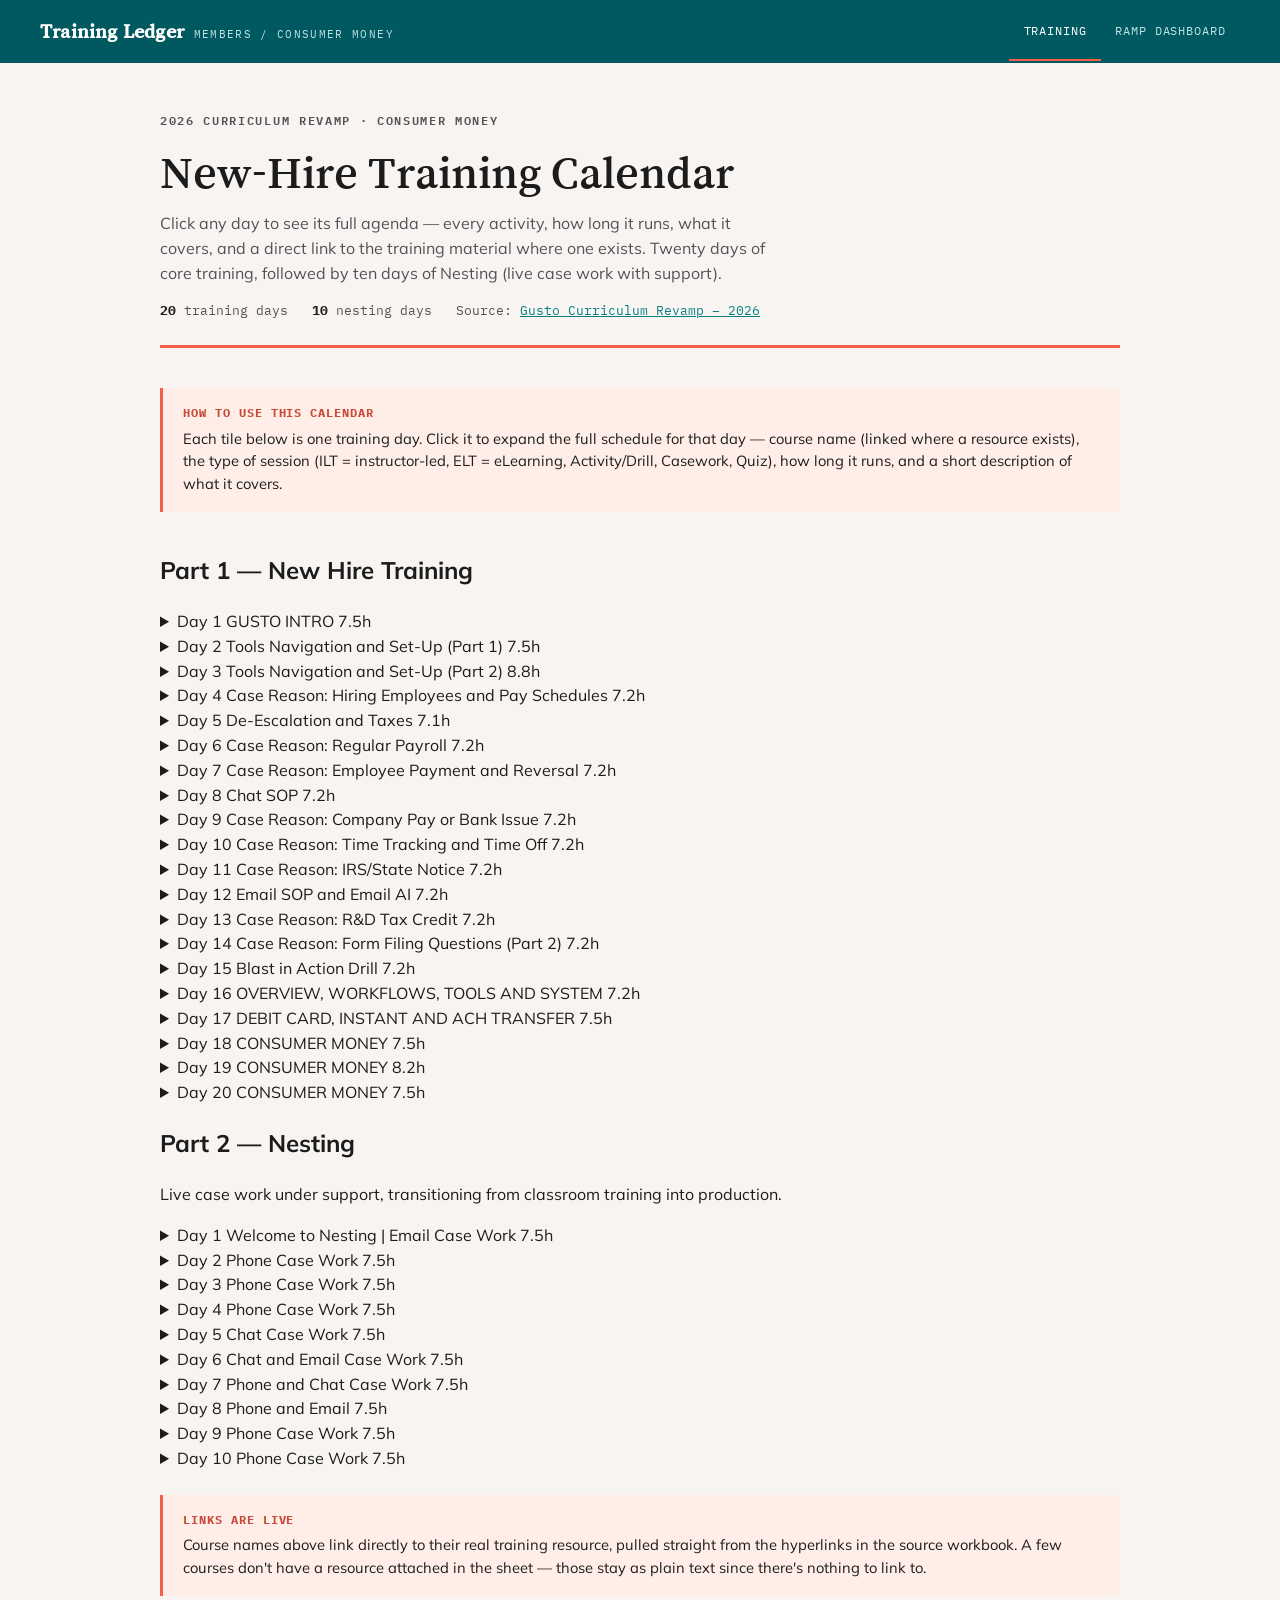
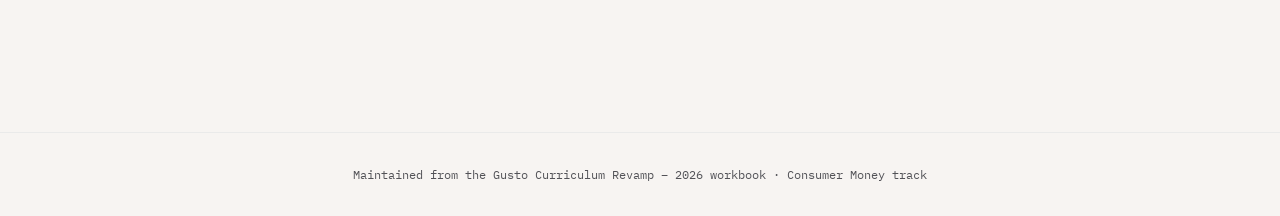
==== commit 94b2c499: "Update print statement from 'Hello' to 'Goodbye'" ====
--- a/index.html
+++ b/index.html
@@ -3,7 +3,7 @@
 <head>
 <meta charset="UTF-8">
 <meta name="viewport" content="width=device-width, initial-scale=1.0">
-<title>Members / Consumer Money Training — Vendor Training Ledger</title>
+<title>Consumer Money Training Calendar — Vendor Training Ledger</title>
 <link rel="stylesheet" href="style.css">
 </head>
 <body>
@@ -21,177 +21,1328 @@
 
 <main>
   <div class="ledger-head">
-    <p class="ledger-head__eyebrow">Track · Members &amp; Consumer Money</p>
-    <h1>Members / Consumer Money Training Curriculum</h1>
-    <p>Weeks 1–3 build the Payroll &amp; Taxes foundation and top case reasons. Week 4 pivots into Consumer Money: product overview, workflows, tools and systems, disputes, and certification.</p>
+    <p class="ledger-head__eyebrow">2026 Curriculum Revamp · Consumer Money</p>
+    <h1>New-Hire Training Calendar</h1>
+    <p>Click any day to see its full agenda — every activity, how long it runs, what it covers, and a direct link to the training material where one exists. Twenty days of core training, followed by ten days of Nesting (live case work with support).</p>
     <div class="ledger-head__meta">
-      <span><b>4</b> weeks</span>
-      <span><b>~83h</b> of instruction</span>
-      <span>Full source tab: <a href="https://docs.google.com/spreadsheets/d/1W30-EdlPSlVyR7f-PRKHWl_OyD7YDqGrelSDx2LIdLs" target="_blank" rel="noopener">“MembersConsumer Money”</a></span>
+      <span><b>20</b> training days</span>
+      <span><b>10</b> nesting days</span>
+      <span>Source: <a href="https://docs.google.com/spreadsheets/d/1MMwjxKdoLhrHgvqPPV42VpXefxdnibNVj4VxLY80TF0" target="_blank" rel="noopener">Gusto Curriculum Revamp – 2026</a></span>
     </div>
   </div>
 
-  <table class="statement">
-    <caption>Program overview</caption>
-    <thead>
-      <tr><th>Week</th><th>Agenda</th><th>High-level topics</th></tr>
-    </thead>
-    <tbody>
-      <tr><td class="-week">1–3</td><td>Building the foundation and basics in Payroll &amp; Taxes, ensuring top case reasons are covered.</td><td>Gusto tools tech check · Payroll fundamentals · Compliance courses</td></tr>
-      <tr><td class="-week">4</td><td>Consumer Money fundamentals: overview, tools, systems, workflows, and FAQs — paired with shadowing, specialized training, and hands-on simulation.</td><td>Consumer Money fundamentals · Skill development &amp; training · Practical application</td></tr>
-    </tbody>
-  </table>
+  <div class="note">
+    <strong>How to use this calendar</strong>
+    Each tile below is one training day. Click it to expand the full schedule for that day — course name (linked where a resource exists), the type of session (ILT = instructor-led, ELT = eLearning, Activity/Drill, Casework, Quiz), how long it runs, and a short description of what it covers.
+  </div>
 
-  <p style="font-family:var(--font-mono); font-size:.8rem; color:var(--ink-soft); margin:-1.5rem 0 2rem;">
-    Nesting: Week 1 Email + Chat → Week 2 Phones.
-  </p>
+  <h2 class="section-title">Part 1 — New Hire Training</h2>
+  <div class="training-calendar">
+    <details class="day-tile" id="day-day-1">
+      <summary>
+        <span class="day-tile__num">Day 1</span>
+        <span class="day-tile__theme">GUSTO INTRO</span>
+        <span class="day-tile__hours">7.5h</span>
+      </summary>
+      <div class="day-tile__body">
+        <ol class="day-schedule">
+        <li class="day-item">
+          <div class="day-item__row"><span class="type-badge -ilt">ILT</span><span class="item-course"><a href="https://docs.google.com/presentation/d/1FYFfUIrIc_S-khG5gTeyxagXyCl1cyiKJvKesDwKb9w/edit?slide=id.g1074c360e67_0_0" target="_blank" rel="noopener">Welcome Introductions - GTKY</a></span><span class="item-dur">1h</span></div>
+          <p class="item-desc">Foster a collaborative environment by engaging in &#x27;Get To Know You&#x27; activities with peers and trainers. Activities: GTKY activity Training Expectations Training Rules</p>
+        </li>
+        <li class="day-item">
+          <div class="day-item__row"><span class="type-badge -elt">ELT</span><span class="item-course">PATE Discussion</span><span class="item-dur">1h 30m</span></div>
+          <p class="item-desc">Discuss the PATE which includes: Attendance and Leave Policy KPI and Scorecard</p>
+        </li>
+        <li class="day-item">
+          <div class="day-item__row"><span class="type-badge -elt">ELT</span><span class="item-course"><a href="https://docs.google.com/presentation/d/1Hp65DFjGcL4Xn6BRSNsqtFArfk9D6CrS_x5guYzkF0I/edit?slide=id.g388d7c4b1f4_0_170" target="_blank" rel="noopener">Global Anti-Fraud Cooperation and Consequences Policy</a></span><span class="item-dur">30m</span></div>
+          <p class="item-desc">Comprehend the implications of the Global Anti-Fraud Cooperation and Consequences Policy to ensure strict compliance.</p>
+        </li>
+        <li class="day-item">
+          <div class="day-item__row"><span class="type-badge -elt">ELT</span><span class="item-course">Campaign Sign Documents</span><span class="item-dur">45m</span></div>
+          <p class="item-desc">Review and execute necessary campaign documentation to formalize participation. Signed documents will include: Breach of Confidentiality ZTV/ZTP Policy Contractor ISP and NDA Gusto File Access Procedure Fact Finding Investigation Integrity and Confidentiality</p>
+        </li>
+        <li class="day-item">
+          <div class="day-item__row"><span class="type-badge -ilt">ILT</span><span class="item-course"><a href="https://docs.google.com/presentation/d/1FYFfUIrIc_S-khG5gTeyxagXyCl1cyiKJvKesDwKb9w/edit?slide=id.g5a2b11de07_0_395" target="_blank" rel="noopener">History of Gusto</a></span><span class="item-dur">30m</span></div>
+          <p class="item-desc">Explore the foundational history of Gusto to appreciate its evolution and core mission. Discussion will include: Gusto Founders Gusto Mission and Vision Gusto Voice and Branding Overview of Gusto Scope of Service</p>
+        </li>
+        <li class="day-item">
+          <div class="day-item__row"><span class="type-badge -elt">ELT</span><span class="item-course"><a href="https://docs.google.com/presentation/d/1FYFfUIrIc_S-khG5gTeyxagXyCl1cyiKJvKesDwKb9w/edit?slide=id.g27d89daeb08_3_12" target="_blank" rel="noopener">Compliance (PII &amp; PHI)</a></span><span class="item-dur">45m</span></div>
+          <p class="item-desc">Master the compliance protocols surrounding PII and PHI to safeguard sensitive information. Discussion will focus on the following: Identifying PII and PHI How to handle PII and PHI</p>
+        </li>
+        <li class="day-item">
+          <div class="day-item__row"><span class="type-badge -ilt">ILT</span><span class="item-course"><a href="https://docs.google.com/presentation/d/17YQM-qXTPbhNZhJR3YYPDNm1SA4yx6ScSAkkxFIjAGA/edit?slide=id.ga4b906a358_0_213" target="_blank" rel="noopener">Performance Metric Discussion</a></span><span class="item-dur">30m</span></div>
+          <p class="item-desc">Discuss key performance metrics to align personal goals with organizational standards.</p>
+        </li>
+        <li class="day-item">
+          <div class="day-item__row"><span class="type-badge -ilt">ILT</span><span class="item-course"><a href="https://docs.google.com/presentation/d/1KhE9GOTGPpSvACP4oxcGT-CJpapbt_P2I0AZ_Yelvug/edit?slide=id.g5bd7921cba_3_6" target="_blank" rel="noopener">Gustie Toolkit</a></span><span class="item-dur">30m</span></div>
+          <p class="item-desc">High overview of Gusto Tools and it&#x27;s purpose to enhance familiarity with our tools. Tool set up and testing of the following will also be included: - Slack and Slack Etiquette - Salesforce - Panda - Gemini AI - CXOne</p>
+        </li>
+        <li class="day-item">
+          <div class="day-item__row"><span class="type-badge -elt">ELT</span><span class="item-course">CVQ and Gusto Compliance Training</span><span class="item-dur">1h 30m</span></div>
+          <p class="item-desc">Successfully complete the CVQ TaskUs ACE courses and Gusto Compliance Training modules to meet regulatory standards.</p>
+        </li>
+        </ol>
+      </div>
+    </details>
+    <details class="day-tile" id="day-day-2">
+      <summary>
+        <span class="day-tile__num">Day 2</span>
+        <span class="day-tile__theme">Tools Navigation and Set-Up (Part 1)</span>
+        <span class="day-tile__hours">7.5h</span>
+      </summary>
+      <div class="day-tile__body">
+        <ol class="day-schedule">
+        <li class="day-item">
+          <div class="day-item__row"><span class="type-badge -ilt">ILT</span><span class="item-course">Morning Prep</span><span class="item-dur">15m</span></div>
+          <p class="item-desc">Attendance check, organize resources, check for any technical issues with the stations.</p>
+        </li>
+        <li class="day-item">
+          <div class="day-item__row"><span class="type-badge -ilt">ILT</span><span class="item-course">Review</span><span class="item-dur">45m</span></div>
+          <p class="item-desc">Consolidate learning by reviewing and discussing previously covered materials. Review will include: PHI and PII Compliance Gusto Toolkit</p>
+        </li>
+        <li class="day-item">
+          <div class="day-item__row"><span class="type-badge -ilt">ILT</span><span class="item-course">Salesforce Tool Discussion</span><span class="item-dur">30m</span></div>
+          <p class="item-desc">Investigate the features and navigation of the Salesforce platform to streamline workflow. Salesforce tour will include: Introduction to Salesforce Tools integrated with Salesforce Salesforce Navigation</p>
+        </li>
+        <li class="day-item">
+          <div class="day-item__row"><span class="type-badge -activity">Activity/Drill</span><span class="item-course">Scavenger Hunt</span><span class="item-dur">30m</span></div>
+          <p class="item-desc">Engage in an interactive scavenger hunt to practice Salesforce navigation.</p>
+        </li>
+        <li class="day-item">
+          <div class="day-item__row"><span class="type-badge -ilt">ILT</span><span class="item-course"><a href="https://docs.google.com/presentation/d/1TVxhhrCEFaxmBV9HjT9KWsxg3TgVrvbtoK6qx5Nzevk/edit?slide=id.g3478bbd8a31_0_26" target="_blank" rel="noopener">Otto, IKB, Email AI Discussion</a></span><span class="item-dur">30m</span></div>
+          <p class="item-desc">Examine the functionalities of Otto, IKB, and Email AI tools to leverage them in daily tasks. Discussion will include: AI Primer Email AI Purpose and Setup OTTO Primer IKB Primer</p>
+        </li>
+        <li class="day-item">
+          <div class="day-item__row"><span class="type-badge -activity">Activity/Drill</span><span class="item-course">Scavenger Hunt</span><span class="item-dur">30m</span></div>
+          <p class="item-desc">Reinforce information retrieval skills through a targeted scavenger hunt exercise. Activity will include: How and where to pull up the Gusto Tools AI prompting using Gusto AI tools</p>
+        </li>
+        <li class="day-item">
+          <div class="day-item__row"><span class="type-badge -ilt">ILT</span><span class="item-course"><a href="https://gustoexternal.learnupon.com/catalog/courses/1199489" target="_blank" rel="noopener">Customer Persona and Admin Permissions</a></span><span class="item-dur">15m</span></div>
+          <p class="item-desc">Differentiate between various customer personas and comprehend the structure of admin permissions. Topics will cover: Customer Persona Identifying customer type using Panda</p>
+        </li>
+        <li class="day-item">
+          <div class="day-item__row"><span class="type-badge -default">Soft Skills Training</span><span class="item-course">Soft Skill Focus: Customer Demeanor</span><span class="item-dur">15m</span></div>
+          <p class="item-desc">Develop and exhibit appropriate customer demeanor to ensure positive interactions. Discussion will focus on identifying customer type based on DISC Personality type.</p>
+        </li>
+        <li class="day-item">
+          <div class="day-item__row"><span class="type-badge -ilt">ILT</span><span class="item-course"><a href="https://docs.google.com/presentation/d/1T-W7tkrdMqm_SKgyR3yrQB4W-Nn44d0cHgVsiKRj7Go/edit?slide=id.g2de80ab2f83_0_252" target="_blank" rel="noopener">Phone SOP</a></span><span class="item-dur">45m</span></div>
+          <p class="item-desc">Internalize the Standard Operating Procedures for phone communications to maintain consistency. Discussion will cover: CXOne tagging Callback Guidelines Merging Guidelines Case Closing Guidelines No Response Case Reason</p>
+        </li>
+        <li class="day-item">
+          <div class="day-item__row"><span class="type-badge -ilt">ILT</span><span class="item-course"><a href="https://docs.google.com/presentation/d/14bNPu6UuG7Um1Nxw5tX6_c3SJAAYlwvmpb4OqVYDVq0/edit?slide=id.g378207cc79b_0_0" target="_blank" rel="noopener">Customer Identification Process</a></span><span class="item-dur">1h</span></div>
+          <p class="item-desc">Execute the Customer Identification Process accurately to verify caller credentials. Discussion will cover: Identifying Authentication Process based on Customer Type Overcoming customer objection during authentication process</p>
+        </li>
+        <li class="day-item">
+          <div class="day-item__row"><span class="type-badge -default">Soft Skills Training</span><span class="item-course"><a href="https://docs.google.com/presentation/d/11P_eQniAQKMPe1GbnszLitTK-UwPC_YLhOHndhBC14E/edit?slide=id.g7c042fb02e_1_35" target="_blank" rel="noopener">6-Steps Habit</a></span><span class="item-dur">1h</span></div>
+          <p class="item-desc">Adopt the 6-Steps Habit framework to structure to ensure phone case handling best practice for each.</p>
+        </li>
+        <li class="day-item">
+          <div class="day-item__row"><span class="type-badge -activity">Activity/Drill</span><span class="item-course">Mock Call (CIP)</span><span class="item-dur">30m</span></div>
+          <p class="item-desc">Demonstrate proficiency in the Customer Identification Process through simulated mock calls.</p>
+        </li>
+        <li class="day-item">
+          <div class="day-item__row"><span class="type-badge -activity">Activity/Drill</span><span class="item-course"><a href="https://docs.google.com/spreadsheets/d/1zCGyqh5HePIHSVwN1WZaXJ5MciyTCfkflSG3uk1Hqxw/edit?usp=sharing" target="_blank" rel="noopener">Call Listening: Phones Best Practices and Customer Identification Process</a></span><span class="item-dur">45m</span></div>
+          <p class="item-desc">Analyze recorded calls to identify best practices and evaluate the application of the Customer Identification Process.</p>
+        </li>
+        </ol>
+      </div>
+    </details>
+    <details class="day-tile" id="day-day-3">
+      <summary>
+        <span class="day-tile__num">Day 3</span>
+        <span class="day-tile__theme">Tools Navigation and Set-Up (Part 2)</span>
+        <span class="day-tile__hours">8.8h</span>
+      </summary>
+      <div class="day-tile__body">
+        <ol class="day-schedule">
+        <li class="day-item">
+          <div class="day-item__row"><span class="type-badge -ilt">ILT</span><span class="item-course"><a href="https://docs.google.com/forms/d/14DxAyWXKnqmOvNujZ3UpEUp2DhR-xl0uzjuxCNAX6VM/edit" target="_blank" rel="noopener">Review</a></span><span class="item-dur">45m</span></div>
+          <p class="item-desc">Reinforce retention by reviewing key concepts from prior training sessions.</p>
+        </li>
+        <li class="day-item">
+          <div class="day-item__row"><span class="type-badge -activity">Activity/Drill</span><span class="item-course"><a href="https://docs.google.com/spreadsheets/d/1zCGyqh5HePIHSVwN1WZaXJ5MciyTCfkflSG3uk1Hqxw/edit?usp=sharing" target="_blank" rel="noopener">Call Listening: Customer Persona and Admin Permission</a></span><span class="item-dur">30m</span></div>
+          <p class="item-desc">Listen to live calls to recognize customer personas and understand how admin permissions dictate support.</p>
+        </li>
+        <li class="day-item">
+          <div class="day-item__row"><span class="type-badge -ilt">ILT</span><span class="item-course"><a href="https://app.gusto-demo.com/panda/companies/7756341740887477?cache_reset=1781018786929" target="_blank" rel="noopener">Panda Introduction</a></span><span class="item-dur">15m</span></div>
+          <p class="item-desc">Acquire foundational knowledge of the Panda system and its basic operational mechanics.</p>
+        </li>
+        <li class="day-item">
+          <div class="day-item__row"><span class="type-badge -activity">Activity/Drill</span><span class="item-course"><a href="https://app.gusto-demo.com/panda/companies/7756341740887477?cache_reset=1781018786929" target="_blank" rel="noopener">Panda Creation (Make your own Panda)</a></span><span class="item-dur">45m</span></div>
+          <p class="item-desc">Apply learned concepts by independently creating a functional Panda profile.</p>
+        </li>
+        <li class="day-item">
+          <div class="day-item__row"><span class="type-badge -ilt">ILT</span><span class="item-course"><a href="https://gustoexternal.learnupon.com/catalog/courses/3364385" target="_blank" rel="noopener">Panda Overview - Part 1: Company Panda, Employee Panda and User Panda</a></span><span class="item-dur">1h</span></div>
+          <p class="item-desc">Distinguish the unique features and purposes of Company, Employee, and User Pandas.</p>
+        </li>
+        <li class="day-item">
+          <div class="day-item__row"><span class="type-badge -ilt">ILT</span><span class="item-course"><a href="https://gustoexternal.learnupon.com/enrollments/269240464/page/1015993539" target="_blank" rel="noopener">Login Issues and 2-Step Verification</a></span><span class="item-dur">45m</span></div>
+          <p class="item-desc">Diagnose and resolve common login issues, including 2-step verification challenges.</p>
+        </li>
+        <li class="day-item">
+          <div class="day-item__row"><span class="type-badge -activity">Activity/Drill</span><span class="item-course"><a href="https://docs.google.com/presentation/d/1uS4clAgQABgXpBsqrIn0gy7NDOaGY8iWi_3yinLTNN8/edit?slide=id.g147c78fae7e_0_1427" target="_blank" rel="noopener">Scavenger Hunt and Presentation</a></span><span class="item-dur">45m</span></div>
+          <p class="item-desc">Collaborate in a scavenger hunt and present findings to reinforce practical knowledge application.</p>
+        </li>
+        <li class="day-item">
+          <div class="day-item__row"><span class="type-badge -ilt">ILT</span><span class="item-course"><a href="https://docs.google.com/presentation/d/1UmvDvJnJuO0R0LMnF6jO9EB95Uf1RVU81CIqWVwDdAs/edit?slide=id.g578f3efedc_0_1450" target="_blank" rel="noopener">Customer Journey</a></span><span class="item-dur">1h 30m</span></div>
+          <p class="item-desc">Map out the comprehensive customer journey to better anticipate and address client needs.</p>
+        </li>
+        <li class="day-item">
+          <div class="day-item__row"><span class="type-badge -activity">Activity/Drill</span><span class="item-course">Mock Call: 2 Step Verification: Lost/New Phone Number</span><span class="item-dur">1h</span></div>
+          <p class="item-desc">Navigate complex 2-step verification scenarios, such as lost or new phone numbers, during mock calls.</p>
+        </li>
+        <li class="day-item">
+          <div class="day-item__row"><span class="type-badge -quiz">Quiz</span><span class="item-course"><a href="https://docs.google.com/forms/d/1UE4L33_xlIklIrBzt-oiRYpbQkeEQILiWE-kNzV_Rpc/edit" target="_blank" rel="noopener">Assessment</a></span><span class="item-dur">30m</span></div>
+          <p class="item-desc">Demonstrate comprehension of the material covered thus far through a structured assessment.</p>
+        </li>
+        <li class="day-item">
+          <div class="day-item__row"><span class="type-badge -ilt">ILT</span><span class="item-course">End of day Review</span><span class="item-dur">1h</span></div>
+          <p class="item-desc">Reflect on the day&#x27;s content to solidify understanding and identify areas for further study.</p>
+        </li>
+        </ol>
+      </div>
+    </details>
+    <details class="day-tile" id="day-day-4">
+      <summary>
+        <span class="day-tile__num">Day 4</span>
+        <span class="day-tile__theme">Case Reason: Hiring Employees and Pay Schedules</span>
+        <span class="day-tile__hours">7.2h</span>
+      </summary>
+      <div class="day-tile__body">
+        <ol class="day-schedule">
+        <li class="day-item">
+          <div class="day-item__row"><span class="type-badge -ilt">ILT</span><span class="item-course">Review</span><span class="item-dur">30m</span></div>
+          <p class="item-desc">Revisit prior lessons to ensure a solid foundation before introducing new concepts.</p>
+        </li>
+        <li class="day-item">
+          <div class="day-item__row"><span class="type-badge -ilt">ILT</span><span class="item-course"><a href="https://gustoexternal.learnupon.com/courses/2601786" target="_blank" rel="noopener">Starting a Business: State &amp; IRS Registration</a></span><span class="item-dur">30m</span></div>
+          <p class="item-desc">Explain the intricacies of state and IRS registration processes required when starting a new business.</p>
+        </li>
+        <li class="day-item">
+          <div class="day-item__row"><span class="type-badge -ilt">ILT</span><span class="item-course"><a href="https://gustoexternal.learnupon.com/catalog/courses/1199624" target="_blank" rel="noopener">Panda Overview- Part 2</a></span><span class="item-dur">15m</span></div>
+          <p class="item-desc">Delve into advanced features and capabilities of the Panda system to maximize its utility.</p>
+        </li>
+        <li class="day-item">
+          <div class="day-item__row"><span class="type-badge -ilt">ILT</span><span class="item-course"><a href="https://gustoexternal.learnupon.com/catalog/courses/2601781" target="_blank" rel="noopener">Starting a Business: Hiring Employees</a></span><span class="item-dur">45m</span></div>
+          <p class="item-desc">Outline the essential steps and compliance requirements involved in hiring employees for a new business.</p>
+        </li>
+        <li class="day-item">
+          <div class="day-item__row"><span class="type-badge -activity">Activity/Drill</span><span class="item-course"><a href="https://docs.google.com/spreadsheets/d/1zCGyqh5HePIHSVwN1WZaXJ5MciyTCfkflSG3uk1Hqxw/edit?usp=sharing" target="_blank" rel="noopener">Call Listening Adding New Employee</a></span><span class="item-dur">30m</span></div>
+          <p class="item-desc">Analyze calls focused on the &#x27;Adding New Employee&#x27; process to understand real-world application.</p>
+        </li>
+        <li class="day-item">
+          <div class="day-item__row"><span class="type-badge -ilt">ILT</span><span class="item-course"><a href="https://gustoexternal.learnupon.com/content-details/2601788/0" target="_blank" rel="noopener">Starting a Business: New Hire Paperwork</a></span><span class="item-dur">45m</span></div>
+          <p class="item-desc">Detail the mandatory new hire paperwork and its importance in the onboarding process.</p>
+        </li>
+        <li class="day-item">
+          <div class="day-item__row"><span class="type-badge -default">Soft Skills Training</span><span class="item-course"><a href="https://docs.google.com/presentation/d/15qxavR81UfyHYR6bQ2W32PxQ1omC4JzO3EUO61YtvN4/edit?slide=id.g3f11a89b5c0_0_0" target="_blank" rel="noopener">Communication Skills Foundation Training</a></span><span class="item-dur">1h</span></div>
+          <p class="item-desc">Communication Skills: Active Listening, Tone, Clarity, Pronunciation and Filler Reduction</p>
+        </li>
+        <li class="day-item">
+          <div class="day-item__row"><span class="type-badge -activity">Activity/Drill</span><span class="item-course">Mock Call | Hiring Employees / Paperwork</span><span class="item-dur">45m</span></div>
+          <p class="item-desc">Practice handling inquiries related to hiring and new hire paperwork through realistic mock calls.</p>
+        </li>
+        <li class="day-item">
+          <div class="day-item__row"><span class="type-badge -ilt">ILT</span><span class="item-course"><a href="https://gustoexternal.learnupon.com/courses/2601786" target="_blank" rel="noopener">Starting a Business: Pay Schedules</a></span><span class="item-dur">30m</span></div>
+          <p class="item-desc">Clarify the setup and management of various pay schedules for new businesses.</p>
+        </li>
+        <li class="day-item">
+          <div class="day-item__row"><span class="type-badge -ilt">ILT</span><span class="item-course"><a href="https://gustoexternal.learnupon.com/content-details/2601794/0" target="_blank" rel="noopener">Running Payroll: Employee Wages</a></span><span class="item-dur">45m</span></div>
+          <p class="item-desc">Execute the process of running payroll specifically focusing on accurate calculation of employee wages.</p>
+        </li>
+        <li class="day-item">
+          <div class="day-item__row"><span class="type-badge -activity">Activity/Drill</span><span class="item-course">Mock Call | Pay Schedule / Employee Wages</span><span class="item-dur">1h</span></div>
+          <p class="item-desc">Simulate support calls addressing complex questions about pay schedules and wage calculations.</p>
+        </li>
+        </ol>
+      </div>
+    </details>
+    <details class="day-tile" id="day-day-5">
+      <summary>
+        <span class="day-tile__num">Day 5</span>
+        <span class="day-tile__theme">De-Escalation and Taxes</span>
+        <span class="day-tile__hours">7.1h</span>
+      </summary>
+      <div class="day-tile__body">
+        <ol class="day-schedule">
+        <li class="day-item">
+          <div class="day-item__row"><span class="type-badge -ilt">ILT</span><span class="item-course">Review</span><span class="item-dur">45m</span></div>
+          <p class="item-desc">Solidify knowledge by reviewing critical information from previous days.</p>
+        </li>
+        <li class="day-item">
+          <div class="day-item__row"><span class="type-badge -default">Soft Skills Training</span><span class="item-course"><a href="https://docs.google.com/presentation/d/1j2YIRJDwZcAJLKkFocr_iaCnhOXFAh1ZxUi213viXGk/edit?slide=id.g3cc145970c6_0_0" target="_blank" rel="noopener">TED Communication Technique</a></span><span class="item-dur">30m</span></div>
+          <p class="item-desc">Practice and refine the application of the TED communication technique in various scenarios.</p>
+        </li>
+        <li class="day-item">
+          <div class="day-item__row"><span class="type-badge -ilt">ILT</span><span class="item-course">State Tax Setup</span><span class="item-dur">30m</span></div>
+          <p class="item-desc">Perform accurate state tax setups, ensuring compliance with regional regulations.</p>
+        </li>
+        <li class="day-item">
+          <div class="day-item__row"><span class="type-badge -activity">Activity/Drill</span><span class="item-course"><a href="https://docs.google.com/spreadsheets/d/1zCGyqh5HePIHSVwN1WZaXJ5MciyTCfkflSG3uk1Hqxw/edit?usp=sharing" target="_blank" rel="noopener">Call Listening | Updating W4</a></span><span class="item-dur">30m</span></div>
+          <p class="item-desc">Evaluate calls regarding W4 updates to understand the process and common customer pain points.</p>
+        </li>
+        <li class="day-item">
+          <div class="day-item__row"><span class="type-badge -ilt">ILT</span><span class="item-course"><a href="https://gustoexternal.learnupon.com/content-details/3600453/0" target="_blank" rel="noopener">De-escalation</a></span><span class="item-dur">30m</span></div>
+          <p class="item-desc">Acquire and practice proven de-escalation techniques to effectively manage frustrated customers.</p>
+        </li>
+        <li class="day-item">
+          <div class="day-item__row"><span class="type-badge -ilt">ILT</span><span class="item-course"><a href="https://docs.google.com/presentation/d/1s3ud1Yhwoud9kt5qwj5ZElbEuPlIzVbLWajEn-Ea4_M/edit?slide=id.g365e971b356_0_125" target="_blank" rel="noopener">Calculation of Taxes</a></span><span class="item-dur">1h 30m</span></div>
+          <p class="item-desc">Master the complex formulas and rules required for the accurate calculation of various taxes.</p>
+        </li>
+        <li class="day-item">
+          <div class="day-item__row"><span class="type-badge -activity">Activity/Drill</span><span class="item-course"><a href="https://docs.google.com/presentation/d/1uS4clAgQABgXpBsqrIn0gy7NDOaGY8iWi_3yinLTNN8/edit?slide=id.g298e4839d5a_0_444" target="_blank" rel="noopener">Calculation of Taxes Activity</a></span><span class="item-dur">50m</span></div>
+          <p class="item-desc">Engage in hands-on activities to practice and validate tax calculation skills.</p>
+        </li>
+        <li class="day-item">
+          <div class="day-item__row"><span class="type-badge -activity">Activity/Drill</span><span class="item-course">Mock Call | Calculation of Taxes</span><span class="item-dur">1h</span></div>
+          <p class="item-desc">Demonstrate proficiency in explaining and resolving tax calculation issues during mock calls.</p>
+        </li>
+        <li class="day-item">
+          <div class="day-item__row"><span class="type-badge -ilt">ILT</span><span class="item-course">QA Talk: Phone SOP</span><span class="item-dur">1h</span></div>
+          <p class="item-desc">Discuss Quality Assurance standards and how they align with Phone Standard Operating Procedures.</p>
+        </li>
+        </ol>
+      </div>
+    </details>
+    <details class="day-tile" id="day-day-6">
+      <summary>
+        <span class="day-tile__num">Day 6</span>
+        <span class="day-tile__theme">Case Reason: Regular Payroll</span>
+        <span class="day-tile__hours">7.2h</span>
+      </summary>
+      <div class="day-tile__body">
+        <ol class="day-schedule">
+        <li class="day-item">
+          <div class="day-item__row"><span class="type-badge -ilt">ILT</span><span class="item-course">Review</span><span class="item-dur">35m</span></div>
+          <p class="item-desc">Reiterate key concepts from previous sessions to maintain knowledge retention.</p>
+        </li>
+        <li class="day-item">
+          <div class="day-item__row"><span class="type-badge -ilt">ILT</span><span class="item-course"><a href="https://gustoexternal.learnupon.com/content-details/1199558/0" target="_blank" rel="noopener">Running Payroll: Recording Payroll Totals</a></span><span class="item-dur">45m</span></div>
+          <p class="item-desc">Accurately record and verify payroll totals during the payroll run process.</p>
+        </li>
+        <li class="day-item">
+          <div class="day-item__row"><span class="type-badge -ilt">ILT</span><span class="item-course"><a href="https://gustoexternal.learnupon.com/content-details/2599904/0" target="_blank" rel="noopener">Off-cycle and Bonus</a></span><span class="item-dur">45m</span></div>
+          <p class="item-desc">Process off-cycle payrolls and bonus payments, adhering to specific guidelines and tax implications.</p>
+        </li>
+        <li class="day-item">
+          <div class="day-item__row"><span class="type-badge -ilt">ILT</span><span class="item-course"><a href="https://gustoexternal.learnupon.com/catalog/courses/3672221" target="_blank" rel="noopener">Contractors Payment | International Contractor Payment</a></span><span class="item-dur">30m</span></div>
+          
+        </li>
+        <li class="day-item">
+          <div class="day-item__row"><span class="type-badge -ilt">ILT</span><span class="item-course"><a href="https://docs.google.com/presentation/d/1j2YIRJDwZcAJLKkFocr_iaCnhOXFAh1ZxUi213viXGk/edit?slide=id.g3cc145970c6_0_0" target="_blank" rel="noopener">TED Communication Technique</a></span><span class="item-dur">15m</span></div>
+          
+        </li>
+        <li class="day-item">
+          <div class="day-item__row"><span class="type-badge -activity">Activity/Drill</span><span class="item-course">Mock Call: Regular Payroll</span><span class="item-dur">1h 55m</span></div>
+          
+        </li>
+        <li class="day-item">
+          <div class="day-item__row"><span class="type-badge -shadowing">Shadowing</span><span class="item-course">SBS</span><span class="item-dur">1h 30m</span></div>
+          
+        </li>
+        <li class="day-item">
+          <div class="day-item__row"><span class="type-badge -ilt">ILT</span><span class="item-course">SBS Debrief</span><span class="item-dur">1h</span></div>
+          
+        </li>
+        </ol>
+      </div>
+    </details>
+    <details class="day-tile" id="day-day-7">
+      <summary>
+        <span class="day-tile__num">Day 7</span>
+        <span class="day-tile__theme">Case Reason: Employee Payment and Reversal</span>
+        <span class="day-tile__hours">7.2h</span>
+      </summary>
+      <div class="day-tile__body">
+        <ol class="day-schedule">
+        <li class="day-item">
+          <div class="day-item__row"><span class="type-badge -ilt">ILT</span><span class="item-course"><a href="https://docs.google.com/forms/d/18zh6wi6nF-t57jQsdWYBnE3939DFpKEA2WMms0t6ylw/edit" target="_blank" rel="noopener">Review</a></span><span class="item-dur">30m</span></div>
+          <p class="item-desc">Refresh memory on critical topics covered in previous training modules.</p>
+        </li>
+        <li class="day-item">
+          <div class="day-item__row"><span class="type-badge -ilt">ILT</span><span class="item-course"><a href="https://docs.google.com/presentation/d/1VW_dkhOSS9lqJPmWlgHDQExt6pMgKZIsHeYEiZqWHX4/edit?slide=id.g5fae45b8ed_0_0" target="_blank" rel="noopener">Payroll Reversal</a></span><span class="item-dur">40m</span></div>
+          <p class="item-desc">Execute the payroll reversal process accurately, understanding the necessary conditions and impacts.</p>
+        </li>
+        <li class="day-item">
+          <div class="day-item__row"><span class="type-badge -ilt">ILT</span><span class="item-course"><a href="https://docs.google.com/presentation/d/1gFmtAB35ziCbpQDMPBrdKLskuyy1uAAKtPkFaID8CSk/edit?slide=id.g5bd7921cba_3_6" target="_blank" rel="noopener">Non-Gusto Payroll</a></span><span class="item-dur">40m</span></div>
+          <p class="item-desc">Process non-Gusto payrolls, navigating the unique requirements of external systems.</p>
+        </li>
+        <li class="day-item">
+          <div class="day-item__row"><span class="type-badge -ilt">ILT</span><span class="item-course"><a href="https://docs.google.com/presentation/d/1OiLD_GtDNzEhj7E8rph2dx1CsL3udMy0mBtFWPymQ-U/edit?slide=id.g5bd7921cba_3_6" target="_blank" rel="noopener">Employee Payments: Bank Account Issue</a></span><span class="item-dur">45m</span></div>
+          <p class="item-desc">Troubleshoot and resolve common bank account issues that disrupt employee payments.</p>
+        </li>
+        <li class="day-item">
+          <div class="day-item__row"><span class="type-badge -ilt">ILT</span><span class="item-course"><a href="https://docs.google.com/presentation/d/1kXl77FPtU1sIczgl08UoEN7fBA038qqV1FpDZM-NnuE/edit?slide=id.g3f162bae165_1_1216" target="_blank" rel="noopener">TED Communication Technique</a></span><span class="item-dur">20m</span></div>
+          <p class="item-desc">Review and apply the TED communication technique to ensure clear and effective support.</p>
+        </li>
+        <li class="day-item">
+          <div class="day-item__row"><span class="type-badge -activity">Activity/Drill</span><span class="item-course">Mock Call | Payroll Reversal / Employee Payment</span><span class="item-dur">50m</span></div>
+          <p class="item-desc">Simulate complex calls dealing with payroll reversals and employee payment issues.</p>
+        </li>
+        <li class="day-item">
+          <div class="day-item__row"><span class="type-badge -quiz">Quiz</span><span class="item-course"><a href="https://docs.google.com/forms/d/1HWT2UQAM1gasEu5jCoHWrNTAxv9_IV6foxg2kfnJ14g/edit" target="_blank" rel="noopener">Assessment</a></span><span class="item-dur">30m</span></div>
+          <p class="item-desc">Validate understanding of recent complex topics through a comprehensive assessment.</p>
+        </li>
+        <li class="day-item">
+          <div class="day-item__row"><span class="type-badge -shadowing">Shadowing</span><span class="item-course">SBS</span><span class="item-dur">1h</span></div>
+          <p class="item-desc">Observe experienced agents during Side-By-Side (SBS) shadowing to learn practical application.</p>
+        </li>
+        <li class="day-item">
+          <div class="day-item__row"><span class="type-badge -activity">Activity/Drill</span><span class="item-course">SBS Debrief</span><span class="item-dur">1h</span></div>
+          <p class="item-desc">Discuss observations from the SBS session to clarify doubts and reinforce best practices.</p>
+        </li>
+        <li class="day-item">
+          <div class="day-item__row"><span class="type-badge -activity">Activity/Drill</span><span class="item-course">BLAST in Action Drill</span><span class="item-dur">1h</span></div>
+          
+        </li>
+        </ol>
+      </div>
+    </details>
+    <details class="day-tile" id="day-day-8">
+      <summary>
+        <span class="day-tile__num">Day 8</span>
+        <span class="day-tile__theme">Chat SOP</span>
+        <span class="day-tile__hours">7.2h</span>
+      </summary>
+      <div class="day-tile__body">
+        <ol class="day-schedule">
+        <li class="day-item">
+          <div class="day-item__row"><span class="type-badge -ilt">ILT</span><span class="item-course">Review</span><span class="item-dur">45m</span></div>
+          <p class="item-desc">Consolidate previous learning through a structured review session.</p>
+        </li>
+        <li class="day-item">
+          <div class="day-item__row"><span class="type-badge -ilt">ILT</span><span class="item-course"><a href="https://support.gusto.com/article/internal/173731158100000/us-contractor-payments" target="_blank" rel="noopener">Contractor Reversal</a></span><span class="item-dur">30m</span></div>
+          <p class="item-desc">Process reversals for contractor payments, ensuring all financial records are corrected.</p>
+        </li>
+        <li class="day-item">
+          <div class="day-item__row"><span class="type-badge -ilt">ILT</span><span class="item-course"><a href="https://support.gusto.com/article/internal/173731158100000/us-contractor-payments" target="_blank" rel="noopener">IC Reversal</a></span><span class="item-dur">20m</span></div>
+          <p class="item-desc">Execute Independent Contractor (IC) reversals accurately and efficiently.</p>
+        </li>
+        <li class="day-item">
+          <div class="day-item__row"><span class="type-badge -ilt">ILT</span><span class="item-course"><a href="https://docs.google.com/presentation/d/1yMa2p8ziV6NWBc7rpH79tAA8Kc853-VOoUcf3aZ8FPI/edit" target="_blank" rel="noopener">Chat SOP</a></span><span class="item-dur">45m</span></div>
+          <p class="item-desc">Internalize the Standard Operating Procedures specific to providing support via chat.</p>
+        </li>
+        <li class="day-item">
+          <div class="day-item__row"><span class="type-badge -ilt">ILT</span><span class="item-course"><a href="https://gustoexternal.learnupon.com/users/sign_in?next=%2Fcontent-details%2F3207612%2F0" target="_blank" rel="noopener">Chat Salesforce; OTTO</a></span><span class="item-dur">30m</span></div>
+          <p class="item-desc">Navigate and utilize Salesforce and OTTO effectively within the context of chat support.</p>
+        </li>
+        <li class="day-item">
+          <div class="day-item__row"><span class="type-badge -ilt">ILT</span><span class="item-course"><a href="https://docs.google.com/presentation/d/1kXl77FPtU1sIczgl08UoEN7fBA038qqV1FpDZM-NnuE/edit?slide=id.g3f162bae165_1_1216" target="_blank" rel="noopener">TED Communication Technique</a></span><span class="item-dur">1h</span></div>
+          <p class="item-desc">Adapt the TED communication technique for use in written chat interactions.</p>
+        </li>
+        <li class="day-item">
+          <div class="day-item__row"><span class="type-badge -ilt">ILT</span><span class="item-course">Case Investigation | Off Cycle</span><span class="item-dur">45m</span></div>
+          <p class="item-desc">Investigate and resolve complex cases related to off-cycle payroll processing.</p>
+        </li>
+        <li class="day-item">
+          <div class="day-item__row"><span class="type-badge -activity">Activity/Drill</span><span class="item-course">Mock Chat | Payroll Reversal</span><span class="item-dur">1h 10m</span></div>
+          <p class="item-desc">Practice handling chat interactions focused on payroll reversals in a simulated environment.</p>
+        </li>
+        <li class="day-item">
+          <div class="day-item__row"><span class="type-badge -shadowing">Shadowing</span><span class="item-course">SBS: Chat</span><span class="item-dur">1h</span></div>
+          <p class="item-desc">Shadow experienced agents handling live chat cases to observe best practices in real-time.</p>
+        </li>
+        <li class="day-item">
+          <div class="day-item__row"><span class="type-badge -ilt">ILT</span><span class="item-course">SBS Debrief</span><span class="item-dur">30m</span></div>
+          <p class="item-desc">Analyze the chat shadowing experience to extract actionable insights and improve technique.</p>
+        </li>
+        </ol>
+      </div>
+    </details>
+    <details class="day-tile" id="day-day-9">
+      <summary>
+        <span class="day-tile__num">Day 9</span>
+        <span class="day-tile__theme">Case Reason: Company Pay or Bank Issue</span>
+        <span class="day-tile__hours">7.2h</span>
+      </summary>
+      <div class="day-tile__body">
+        <ol class="day-schedule">
+        <li class="day-item">
+          <div class="day-item__row"><span class="type-badge -ilt">ILT</span><span class="item-course">Review</span><span class="item-dur">45m</span></div>
+          <p class="item-desc">Revisit previous topics to ensure a strong foundation for new material.</p>
+        </li>
+        <li class="day-item">
+          <div class="day-item__row"><span class="type-badge -activity">Activity/Drill</span><span class="item-course"><a href="https://docs.google.com/spreadsheets/d/1zCGyqh5HePIHSVwN1WZaXJ5MciyTCfkflSG3uk1Hqxw/edit?usp=sharing" target="_blank" rel="noopener">Case Investigation | Company Pay</a></span><span class="item-dur">30m</span></div>
+          <p class="item-desc">Conduct thorough investigations into cases involving company pay discrepancies.</p>
+        </li>
+        <li class="day-item">
+          <div class="day-item__row"><span class="type-badge -ilt">ILT</span><span class="item-course">Company Pay and Bank Issues</span><span class="item-dur">1h</span></div>
+          <p class="item-desc">Develop strategies to effectively resolve complex company pay and associated bank issues.</p>
+        </li>
+        <li class="day-item">
+          <div class="day-item__row"><span class="type-badge -elt">ELT</span><span class="item-course"><a href="https://gustoexternal.learnupon.com/content-details/3855034/0" target="_blank" rel="noopener">Simulation: How to Identify an R01 Bank Error Practice</a></span><span class="item-dur">20m</span></div>
+          <p class="item-desc">Participate in a simulation to practice identifying and handling R01 bank errors.</p>
+        </li>
+        <li class="day-item">
+          <div class="day-item__row"><span class="type-badge -ilt">ILT</span><span class="item-course"><a href="https://gustoexternal.learnupon.com/content-details/3855045/0" target="_blank" rel="noopener">Company Pay and Bank Issues | Employee Payments</a></span><span class="item-dur">45m</span></div>
+          <p class="item-desc">Resolve intricate issues that intersect company pay, bank errors, and employee payments.</p>
+        </li>
+        <li class="day-item">
+          <div class="day-item__row"><span class="type-badge -ilt">ILT</span><span class="item-course"><a href="https://docs.google.com/presentation/d/1kXl77FPtU1sIczgl08UoEN7fBA038qqV1FpDZM-NnuE/edit?slide=id.g3f162bae165_1_1216" target="_blank" rel="noopener">TED Communication Technique</a></span><span class="item-dur">25m</span></div>
+          <p class="item-desc">Refine the use of the TED technique to explain complex banking issues clearly.</p>
+        </li>
+        <li class="day-item">
+          <div class="day-item__row"><span class="type-badge -activity">Activity/Drill</span><span class="item-course">Mock Chat | Company Bank and Bank Issues</span><span class="item-dur">1h 30m</span></div>
+          <p class="item-desc">Simulate chat interactions to practice resolving company bank and general banking issues.</p>
+        </li>
+        <li class="day-item">
+          <div class="day-item__row"><span class="type-badge -ilt">ILT</span><span class="item-course">QA Talk: Chat SOP</span><span class="item-dur">1h</span></div>
+          <p class="item-desc">Align chat practices with Quality Assurance standards and established SOPs.</p>
+        </li>
+        <li class="day-item">
+          <div class="day-item__row"><span class="type-badge -ilt">ILT</span><span class="item-course">Debrief</span><span class="item-dur">1h</span></div>
+          <p class="item-desc">Engage in a comprehensive debrief to discuss the day&#x27;s simulations and mock chats.</p>
+        </li>
+        </ol>
+      </div>
+    </details>
+    <details class="day-tile" id="day-day-10">
+      <summary>
+        <span class="day-tile__num">Day 10</span>
+        <span class="day-tile__theme">Case Reason: Time Tracking and Time Off</span>
+        <span class="day-tile__hours">7.2h</span>
+      </summary>
+      <div class="day-tile__body">
+        <ol class="day-schedule">
+        <li class="day-item">
+          <div class="day-item__row"><span class="type-badge -ilt">ILT</span><span class="item-course">Review</span><span class="item-dur">45m</span></div>
+          <p class="item-desc">Solidify understanding by reviewing critical concepts from previous days.</p>
+        </li>
+        <li class="day-item">
+          <div class="day-item__row"><span class="type-badge -ilt">ILT</span><span class="item-course"><a href="https://gustoexternal.learnupon.com/content-details/1200020/0" target="_blank" rel="noopener">Time Tracking with Gusto</a></span><span class="item-dur">40m</span></div>
+          <p class="item-desc">Master the functionalities of the Gusto Time Tracking system.</p>
+        </li>
+        <li class="day-item">
+          <div class="day-item__row"><span class="type-badge -casework">Casework</span><span class="item-course"><a href="https://docs.google.com/spreadsheets/d/1zCGyqh5HePIHSVwN1WZaXJ5MciyTCfkflSG3uk1Hqxw/edit?usp=sharing" target="_blank" rel="noopener">Case Investigation | Time Tracking</a></span><span class="item-dur">1h</span></div>
+          <p class="item-desc">Investigate and resolve complex cases related to time tracking discrepancies.</p>
+        </li>
+        <li class="day-item">
+          <div class="day-item__row"><span class="type-badge -ilt">ILT</span><span class="item-course"><a href="https://gustoexternal.learnupon.com/content-details/1200828/0" target="_blank" rel="noopener">TIme off</a></span><span class="item-dur">45m</span></div>
+          <p class="item-desc">Manage and troubleshoot various time off requests and accrual issues.</p>
+        </li>
+        <li class="day-item">
+          <div class="day-item__row"><span class="type-badge -ilt">ILT</span><span class="item-course"><a href="https://gustoexternal.learnupon.com/content-details/3362112/0" target="_blank" rel="noopener">Gusto Time Kiosk</a></span><span class="item-dur">40m</span></div>
+          <p class="item-desc">Navigate and support the Gusto Time Kiosk application effectively.</p>
+        </li>
+        <li class="day-item">
+          <div class="day-item__row"><span class="type-badge -default">Soft Skills Training</span><span class="item-course"><a href="https://docs.google.com/presentation/d/1kXl77FPtU1sIczgl08UoEN7fBA038qqV1FpDZM-NnuE/edit?slide=id.g3f162bae165_1_1216" target="_blank" rel="noopener">TED Communication Technique</a></span><span class="item-dur">25m</span></div>
+          
+        </li>
+        <li class="day-item">
+          <div class="day-item__row"><span class="type-badge -activity">Activity/Drill</span><span class="item-course">Mock chat + Debrief | Time Off</span><span class="item-dur">2h</span></div>
+          <p class="item-desc">Apply the TED technique to clearly explain time tracking and HR concepts.</p>
+        </li>
+        <li class="day-item">
+          <div class="day-item__row"><span class="type-badge -activity">Activity/Drill</span><span class="item-course"><a href="https://docs.google.com/document/d/10EW_Im7A_IxRIEpwofgv7ll-Z3sWK7ViWaMBjCyKA6w/edit?tab=t.f5tn2geycxq5" target="_blank" rel="noopener">BLAST in Action Drill</a></span><span class="item-dur">1h</span></div>
+          <p class="item-desc">Practice handling complex time off inquiries through simulated chat interactions.</p>
+        </li>
+        </ol>
+      </div>
+    </details>
+    <details class="day-tile" id="day-day-11">
+      <summary>
+        <span class="day-tile__num">Day 11</span>
+        <span class="day-tile__theme">Case Reason: IRS/State Notice</span>
+        <span class="day-tile__hours">7.2h</span>
+      </summary>
+      <div class="day-tile__body">
+        <ol class="day-schedule">
+        <li class="day-item">
+          <div class="day-item__row"><span class="type-badge -ilt">ILT</span><span class="item-course">Review</span><span class="item-dur">40m</span></div>
+          <p class="item-desc">Revisit key concepts to ensure readiness for complex tax and notice topics.</p>
+        </li>
+        <li class="day-item">
+          <div class="day-item__row"><span class="type-badge -activity">Activity/Drill</span><span class="item-course"><a href="https://gustoexternal.learnupon.com/catalog/courses/1199624" target="_blank" rel="noopener">Panda Overview- Part 3</a></span><span class="item-dur">30m</span></div>
+          <p class="item-desc">Explore the most advanced features of the Panda system to ensure comprehensive mastery.</p>
+        </li>
+        <li class="day-item">
+          <div class="day-item__row"><span class="type-badge -ilt">ILT</span><span class="item-course"><a href="https://docs.google.com/forms/d/1KEp8rdKo9nLAJ09Kz4LP5FYokMXxCBuEuAT92yKgC7Q/edit" target="_blank" rel="noopener">Form Filing Questions</a></span><span class="item-dur">1h</span></div>
+          <p class="item-desc">Develop the expertise to accurately answer complex form filing questions.</p>
+        </li>
+        <li class="day-item">
+          <div class="day-item__row"><span class="type-badge -ilt">ILT</span><span class="item-course"><a href="https://docs.google.com/presentation/d/1ADnGHOc-XOoBG4CQj750u_QjxBxMSLueeQnJBGaoZn4/edit?slide=id.g3eee48e4251_0_308" target="_blank" rel="noopener">Understanding Amendments</a></span><span class="item-dur">30m</span></div>
+          <p class="item-desc">Comprehend the process and implications of filing tax amendments.</p>
+        </li>
+        <li class="day-item">
+          <div class="day-item__row"><span class="type-badge -ilt">ILT</span><span class="item-course"><a href="https://gustoexternal.learnupon.com/content-details/2601824/0" target="_blank" rel="noopener">Tax Payments &amp; Filings: Filing Tax Forms</a></span><span class="item-dur">1h</span></div>
+          <p class="item-desc">Execute the filing of various tax forms and ensure accurate tax payments.</p>
+        </li>
+        <li class="day-item">
+          <div class="day-item__row"><span class="type-badge -ilt">ILT</span><span class="item-course">Payroll Journal Report</span><span class="item-dur">30m</span></div>
+          <p class="item-desc">Generate, analyze, and interpret the Payroll Journal Report for troubleshooting and verification.</p>
+        </li>
+        <li class="day-item">
+          <div class="day-item__row"><span class="type-badge -ilt">ILT</span><span class="item-course"><a href="https://docs.google.com/presentation/d/1TVxhhrCEFaxmBV9HjT9KWsxg3TgVrvbtoK6qx5Nzevk/edit?slide=id.g354513d296b_0_113" target="_blank" rel="noopener">IRS/State Notice</a></span><span class="item-dur">45m</span></div>
+          <p class="item-desc">Develop strategies for handling and resolving IRS and state tax notices effectively.</p>
+        </li>
+        <li class="day-item">
+          <div class="day-item__row"><span class="type-badge -casework">Casework</span><span class="item-course"><a href="https://docs.google.com/spreadsheets/d/1zCGyqh5HePIHSVwN1WZaXJ5MciyTCfkflSG3uk1Hqxw/edit?usp=sharing" target="_blank" rel="noopener">Case Investigation | Form Filings: Federal Froms</a></span><span class="item-dur">30m</span></div>
+          <p class="item-desc">Investigate and resolve cases specifically related to federal form filings.</p>
+        </li>
+        <li class="day-item">
+          <div class="day-item__row"><span class="type-badge -default">Soft Skills Training</span><span class="item-course"><a href="https://docs.google.com/presentation/d/1kXl77FPtU1sIczgl08UoEN7fBA038qqV1FpDZM-NnuE/edit?slide=id.g3f162bae165_1_1216" target="_blank" rel="noopener">TED Communication Technique</a></span><span class="item-dur">20m</span></div>
+          <p class="item-desc">Utilize the TED technique to explain complex tax notices and forms clearly to clients.</p>
+        </li>
+        <li class="day-item">
+          <div class="day-item__row"><span class="type-badge -activity">Activity/Drill</span><span class="item-course">Mock Chat | IRS/State Notice</span><span class="item-dur">30m</span></div>
+          <p class="item-desc">Practice resolving inquiries related to IRS and state notices in a simulated chat environment.</p>
+        </li>
+        <li class="day-item">
+          <div class="day-item__row"><span class="type-badge -ilt">ILT</span><span class="item-course">Mock Chat Feedback/End of day review</span><span class="item-dur">1h</span></div>
+          <p class="item-desc">Discuss and analyze recent live cases to reinforce learning and correct mistakes.</p>
+        </li>
+        </ol>
+      </div>
+    </details>
+    <details class="day-tile" id="day-day-12">
+      <summary>
+        <span class="day-tile__num">Day 12</span>
+        <span class="day-tile__theme">Email SOP and Email AI</span>
+        <span class="day-tile__hours">7.2h</span>
+      </summary>
+      <div class="day-tile__body">
+        <ol class="day-schedule">
+        <li class="day-item">
+          <div class="day-item__row"><span class="type-badge -ilt">ILT</span><span class="item-course">Review</span><span class="item-dur">45m</span></div>
+          <p class="item-desc">Consolidate learning from previous days to maintain a strong knowledge base.</p>
+        </li>
+        <li class="day-item">
+          <div class="day-item__row"><span class="type-badge -ilt">ILT</span><span class="item-course"><a href="https://gustoexternal.learnupon.com/content-details/3600380/0" target="_blank" rel="noopener">Email SOP</a></span><span class="item-dur">45m</span></div>
+          <p class="item-desc">Internalize the Standard Operating Procedures for providing support via email.</p>
+        </li>
+        <li class="day-item">
+          <div class="day-item__row"><span class="type-badge -ilt">ILT</span><span class="item-course"><a href="https://gustoexternal.learnupon.com/content-details/3600380/0" target="_blank" rel="noopener">Salesforce: Navigation &amp; Email Cases</a></span><span class="item-dur">30m</span></div>
+          <p class="item-desc">Navigate Salesforce efficiently to manage and resolve email-based cases.</p>
+        </li>
+        <li class="day-item">
+          <div class="day-item__row"><span class="type-badge -ilt">ILT</span><span class="item-course">Salesforce Internal Ticket</span><span class="item-dur">30m</span></div>
+          <p class="item-desc">Manage internal Salesforce tickets and collaborate effectively with Tier 2 support.</p>
+        </li>
+        <li class="day-item">
+          <div class="day-item__row"><span class="type-badge -ilt">ILT</span><span class="item-course"><a href="https://gustoexternal.learnupon.com/content-details/1199662/0" target="_blank" rel="noopener">Jira Tickets</a></span><span class="item-dur">30m</span></div>
+          <p class="item-desc">Utilize Jira to track and manage complex issues requiring engineering or advanced support.</p>
+        </li>
+        <li class="day-item">
+          <div class="day-item__row"><span class="type-badge -casework">Casework</span><span class="item-course"><a href="https://docs.google.com/spreadsheets/d/1zCGyqh5HePIHSVwN1WZaXJ5MciyTCfkflSG3uk1Hqxw/edit?usp=sharing" target="_blank" rel="noopener">Case Investigation | Form Filings: Status Request</a></span><span class="item-dur">30m</span></div>
+          <p class="item-desc">Investigate and provide accurate updates on the status of form filings.</p>
+        </li>
+        <li class="day-item">
+          <div class="day-item__row"><span class="type-badge -ilt">ILT</span><span class="item-course"><a href="https://docs.google.com/presentation/d/1kXl77FPtU1sIczgl08UoEN7fBA038qqV1FpDZM-NnuE/edit?slide=id.g3f162bae165_1_1216" target="_blank" rel="noopener">TED Communication Technique</a></span><span class="item-dur">15m</span></div>
+          <p class="item-desc">Adapt the TED communication technique for clear and empathetic email correspondence.</p>
+        </li>
+        <li class="day-item">
+          <div class="day-item__row"><span class="type-badge -ilt">ILT</span><span class="item-course"><a href="https://docs.google.com/document/d/1jIpT45NTvxmM6YRE9B-elSdCkbezI16rBZIq0Eizqvg/edit?tab=t.0" target="_blank" rel="noopener">Crafting an Email | Email AI</a></span><span class="item-dur">30m</span></div>
+          <p class="item-desc">Leverage Email AI tools to craft professional, accurate, and efficient email responses.</p>
+        </li>
+        <li class="day-item">
+          <div class="day-item__row"><span class="type-badge -activity">Activity/Drill</span><span class="item-course">Mock Email | Form Filings: Failed Filing</span><span class="item-dur">30m</span></div>
+          <p class="item-desc">Practice drafting responses to complex issues like failed form filings in a simulated environment.</p>
+        </li>
+        <li class="day-item">
+          <div class="day-item__row"><span class="type-badge -ilt">ILT</span><span class="item-course">General Feedback</span><span class="item-dur">30m</span></div>
+          <p class="item-desc">Participate in a general feedback session to improve overall communication and support skills.</p>
+        </li>
+        <li class="day-item">
+          <div class="day-item__row"><span class="type-badge -shadowing">Shadowing</span><span class="item-course">SBS: Chat/Email</span><span class="item-dur">1h 30m</span></div>
+          <p class="item-desc">Shadow experienced agents handling live chat and email cases to observe best practices.</p>
+        </li>
+        <li class="day-item">
+          <div class="day-item__row"><span class="type-badge -ilt">ILT</span><span class="item-course">SBS Debrief</span><span class="item-dur">30m</span></div>
+          <p class="item-desc">Discuss observations from the shadowing session to solidify understanding of chat and email workflows.</p>
+        </li>
+        </ol>
+      </div>
+    </details>
+    <details class="day-tile" id="day-day-13">
+      <summary>
+        <span class="day-tile__num">Day 13</span>
+        <span class="day-tile__theme">Case Reason: R&amp;D Tax Credit</span>
+        <span class="day-tile__hours">7.2h</span>
+      </summary>
+      <div class="day-tile__body">
+        <ol class="day-schedule">
+        <li class="day-item">
+          <div class="day-item__row"><span class="type-badge -ilt">ILT</span><span class="item-course">Review</span><span class="item-dur">30m</span></div>
+          <p class="item-desc">Refresh memory on critical concepts to ensure readiness for new, complex material.</p>
+        </li>
+        <li class="day-item">
+          <div class="day-item__row"><span class="type-badge -activity">Activity/Drill</span><span class="item-course"><a href="https://docs.google.com/document/d/10EW_Im7A_IxRIEpwofgv7ll-Z3sWK7ViWaMBjCyKA6w/edit?tab=t.f5tn2geycxq5" target="_blank" rel="noopener">BLAST in Action Drill</a></span><span class="item-dur">1h</span></div>
+          
+        </li>
+        <li class="day-item">
+          <div class="day-item__row"><span class="type-badge -ilt">ILT</span><span class="item-course">Debrief</span><span class="item-dur">30m</span></div>
+          
+        </li>
+        <li class="day-item">
+          <div class="day-item__row"><span class="type-badge -casework">Casework</span><span class="item-course"><a href="https://docs.google.com/spreadsheets/d/1zCGyqh5HePIHSVwN1WZaXJ5MciyTCfkflSG3uk1Hqxw/edit?usp=sharing" target="_blank" rel="noopener">Case Investigation | Referral</a></span><span class="item-dur">1h</span></div>
+          <p class="item-desc">Investigate and manage referral cases, ensuring a smooth experience for all parties involved.</p>
+        </li>
+        <li class="day-item">
+          <div class="day-item__row"><span class="type-badge -ilt">ILT</span><span class="item-course"><a href="https://docs.google.com/presentation/d/1kXl77FPtU1sIczgl08UoEN7fBA038qqV1FpDZM-NnuE/edit?slide=id.g3f162bae165_1_1216" target="_blank" rel="noopener">TED Communication Technique</a></span><span class="item-dur">15m</span></div>
+          <p class="item-desc">Refine communication skills to effectively interact with specialized clients like accountants.</p>
+        </li>
+        <li class="day-item">
+          <div class="day-item__row"><span class="type-badge -activity">Activity/Drill</span><span class="item-course">Mock Call | Tax + Debrief</span><span class="item-dur">2h</span></div>
+          
+        </li>
+        <li class="day-item">
+          <div class="day-item__row"><span class="type-badge -ilt">ILT</span><span class="item-course">Operations Talk</span><span class="item-dur">1h</span></div>
+          <p class="item-desc">Engage in a discussion about broader operational processes and how they impact daily support.</p>
+        </li>
+        <li class="day-item">
+          <div class="day-item__row"><span class="type-badge -ilt">ILT</span><span class="item-course">End of Day Wrap up</span><span class="item-dur">1h</span></div>
+          <p class="item-desc">Reflect on the day&#x27;s specialized topics to solidify understanding.</p>
+        </li>
+        </ol>
+      </div>
+    </details>
+    <details class="day-tile" id="day-day-14">
+      <summary>
+        <span class="day-tile__num">Day 14</span>
+        <span class="day-tile__theme">Case Reason: Form Filing Questions (Part 2)</span>
+        <span class="day-tile__hours">7.2h</span>
+      </summary>
+      <div class="day-tile__body">
+        <ol class="day-schedule">
+        <li class="day-item">
+          <div class="day-item__row"><span class="type-badge -ilt">ILT</span><span class="item-course">Review</span><span class="item-dur">45m</span></div>
+          <p class="item-desc">Revisit key concepts to ensure a strong foundation before tackling complex cases.</p>
+        </li>
+        <li class="day-item">
+          <div class="day-item__row"><span class="type-badge -ilt">ILT</span><span class="item-course">Performance Metric Discussion</span><span class="item-dur">45m</span></div>
+          <p class="item-desc">Review and discuss performance metrics to ensure alignment with expectations.</p>
+        </li>
+        <li class="day-item">
+          <div class="day-item__row"><span class="type-badge -casework">Casework</span><span class="item-course"><a href="https://docs.google.com/spreadsheets/d/1zCGyqh5HePIHSVwN1WZaXJ5MciyTCfkflSG3uk1Hqxw/edit?usp=sharing" target="_blank" rel="noopener">Case Investigation | Form Filings: EOY Draft Forms</a></span><span class="item-dur">55m</span></div>
+          <p class="item-desc">Investigate and resolve complex cases related to End-Of-Year (EOY) draft form filings.</p>
+        </li>
+        <li class="day-item">
+          <div class="day-item__row"><span class="type-badge -ilt">ILT</span><span class="item-course"><a href="https://docs.google.com/presentation/d/1kXl77FPtU1sIczgl08UoEN7fBA038qqV1FpDZM-NnuE/edit?slide=id.g3f162bae165_1_1216" target="_blank" rel="noopener">TED Communication Technique</a></span><span class="item-dur">20m</span></div>
+          <p class="item-desc">Apply the TED technique to explain complex EOY form issues clearly.</p>
+        </li>
+        <li class="day-item">
+          <div class="day-item__row"><span class="type-badge -activity">Activity/Drill</span><span class="item-course">Mock Email | Form Filings: EOY Drafy Forms</span><span class="item-dur">1h</span></div>
+          <p class="item-desc">Practice handling complex phone inquiries regarding EOY draft forms in a simulated environment.</p>
+        </li>
+        <li class="day-item">
+          <div class="day-item__row"><span class="type-badge -quiz">Quiz</span><span class="item-course"><a href="https://docs.google.com/forms/d/1m4z-AiaY0HaAf8zquN1w0X-P8tpKBRH9eWRQyGTIR0w/edit" target="_blank" rel="noopener">Weekly Assessment</a></span><span class="item-dur">30m</span></div>
+          <p class="item-desc">Demonstrate comprehension of the week&#x27;s material through a comprehensive assessment.</p>
+        </li>
+        <li class="day-item">
+          <div class="day-item__row"><span class="type-badge -ilt">ILT</span><span class="item-course">QA Talk: Email SOP</span><span class="item-dur">1h</span></div>
+          <p class="item-desc">Discuss Quality Assurance standards specifically as they relate to Email SOPs.</p>
+        </li>
+        <li class="day-item">
+          <div class="day-item__row"><span class="type-badge -activity">Activity/Drill</span><span class="item-course">Mock Email: Form Filings</span><span class="item-dur">1h</span></div>
+          <p class="item-desc">Simulate email interactions to practice resolving various form filing inquiries.</p>
+        </li>
+        <li class="day-item">
+          <div class="day-item__row"><span class="type-badge -ilt">ILT</span><span class="item-course">Review</span><span class="item-dur">1h</span></div>
+          <p class="item-desc">Engage in a comprehensive review session to solidify the week&#x27;s learnings.</p>
+        </li>
+        </ol>
+      </div>
+    </details>
+    <details class="day-tile" id="day-day-15">
+      <summary>
+        <span class="day-tile__num">Day 15</span>
+        <span class="day-tile__theme">Blast in Action Drill</span>
+        <span class="day-tile__hours">7.2h</span>
+      </summary>
+      <div class="day-tile__body">
+        <ol class="day-schedule">
+        <li class="day-item">
+          <div class="day-item__row"><span class="type-badge -ilt">ILT</span><span class="item-course">Review</span><span class="item-dur">45m</span></div>
+          <p class="item-desc">Briefly review learnings from the previous day&#x27;s drill to apply improvements.</p>
+        </li>
+        <li class="day-item">
+          <div class="day-item__row"><span class="type-badge -ilt">ILT</span><span class="item-course">CXA | Payroll Academy | Skills Certification: System &amp; Tools</span><span class="item-dur">1h</span></div>
+          
+        </li>
+        <li class="day-item">
+          <div class="day-item__row"><span class="type-badge -activity">Activity/Drill</span><span class="item-course">CXA | Payroll Academy | Skills Certification: System &amp; Tools</span><span class="item-dur">1h</span></div>
+          
+        </li>
+        <li class="day-item">
+          <div class="day-item__row"><span class="type-badge -activity">Activity/Drill</span><span class="item-course">CXA | Payroll Academy | Skills Certification: Role-Specific</span><span class="item-dur">1h</span></div>
+          
+        </li>
+        <li class="day-item">
+          <div class="day-item__row"><span class="type-badge -ilt">ILT</span><span class="item-course"><a href="https://docs.google.com/document/d/10EW_Im7A_IxRIEpwofgv7ll-Z3sWK7ViWaMBjCyKA6w/edit?tab=t.0" target="_blank" rel="noopener">The Panda Pilot Challenge</a></span><span class="item-dur">1h</span></div>
+          
+        </li>
+        <li class="day-item">
+          <div class="day-item__row"><span class="type-badge -activity">Activity/Drill</span><span class="item-course">Mock Chat | Employee Payments: Bank Account Issue</span><span class="item-dur">1h 30m</span></div>
+          <p class="item-desc">Participate in a final debrief to discuss overall readiness for the nesting phase.</p>
+        </li>
+        <li class="day-item">
+          <div class="day-item__row"><span class="type-badge -ilt">ILT</span><span class="item-course"><a href="https://docs.google.com/document/d/10EW_Im7A_IxRIEpwofgv7ll-Z3sWK7ViWaMBjCyKA6w/edit?tab=t.f5tn2geycxq5" target="_blank" rel="noopener">BLAST in Action Drill</a></span><span class="item-dur">1h</span></div>
+          
+        </li>
+        </ol>
+      </div>
+    </details>
+    <details class="day-tile" id="day-day-16">
+      <summary>
+        <span class="day-tile__num">Day 16</span>
+        <span class="day-tile__theme">OVERVIEW, WORKFLOWS, TOOLS AND SYSTEM</span>
+        <span class="day-tile__hours">7.2h</span>
+      </summary>
+      <div class="day-tile__body">
+        <ol class="day-schedule">
+        <li class="day-item">
+          <div class="day-item__row"><span class="type-badge -ilt">ILT</span><span class="item-course">Morning Prep</span><span class="item-dur">15m</span></div>
+          <p class="item-desc">review and confirm access for the team, and identify any IT issues so we can resolve them as quickly as possible.</p>
+        </li>
+        <li class="day-item">
+          <div class="day-item__row"><span class="type-badge -ilt">ILT</span><span class="item-course">Review</span><span class="item-dur">45m</span></div>
+          <p class="item-desc">review the P&amp;T topics that were previously discussed before transitioning to the new discussion on financial services</p>
+        </li>
+        <li class="day-item">
+          <div class="day-item__row"><span class="type-badge -ilt">ILT</span><span class="item-course"><a href="https://docs.google.com/presentation/u/1/d/1IND5nUbZlu32uIlaWjRx2moTqEXgxwb2VDX1nq9fPG0/edit" target="_blank" rel="noopener">Consumer Money - Tools and Systems [Tier 1] [Scavenger Hunt &amp; Group Activity]</a></span><span class="item-dur">1h 30m</span></div>
+          <p class="item-desc">Introducing and focusing on additional tools and resources for financial services.</p>
+        </li>
+        <li class="day-item">
+          <div class="day-item__row"><span class="type-badge -ilt">ILT</span><span class="item-course"><a href="https://docs.google.com/presentation/u/1/d/1qZR0i6DwJY7sHtR1yA3YnCm13ZZ98qGY3QMIsdETha0/edit" target="_blank" rel="noopener">Consumer Money - Overview</a></span><span class="item-dur">1h</span></div>
+          <p class="item-desc">Comprehensive and overview guide for Gusto’s Consumer Money</p>
+        </li>
+        <li class="day-item">
+          <div class="day-item__row"><span class="type-badge -ilt">ILT</span><span class="item-course"><a href="https://docs.google.com/presentation/u/1/d/1rEtcv_iwrR-QQBR11VAztXuwn7XcuGHfeQk-GIB_xLo/edit" target="_blank" rel="noopener">Consumer Money - Workflows [Tier 1]</a></span><span class="item-dur">1h 30m</span></div>
+          <p class="item-desc">Serves as the foundational Tier 1 training guide for customer care representatives managing Gusto’s financial products (Modern Bank / Cash Accounts and Debit Card services). It provides an end-to-end breakdown of core workflows, regulatory guardrails, and system management to ensure legal compliance and optimal user support.</p>
+        </li>
+        <li class="day-item">
+          <div class="day-item__row"><span class="item-course">Group Activity [Scavenger Hunt]</span><span class="item-dur">30m</span></div>
+          <p class="item-desc">Divide them into groups and have them do a scavenger hunt to improve their skills.</p>
+        </li>
+        <li class="day-item">
+          <div class="day-item__row"><span class="type-badge -ilt">ILT</span><span class="item-course">Call Listening + Debrief</span><span class="item-dur">15m</span></div>
+          <p class="item-desc">Financial Services Call Listening: Common Cases and Post-Call Debrief</p>
+        </li>
+        <li class="day-item">
+          <div class="day-item__row"><span class="type-badge -ilt">ILT</span><span class="item-course">Debrief</span><span class="item-dur">1h</span></div>
+          <p class="item-desc">Discuss observations from the call listening session to solidify understanding of Financial Services specific topic</p>
+        </li>
+        <li class="day-item">
+          <div class="day-item__row"><span class="type-badge -quiz">Quiz</span><span class="item-course"><a href="https://docs.google.com/forms/d/1N0N25i1n58sigY_hzifnlimamnJQ-IQ2vmQ119eQ3fc/edit" target="_blank" rel="noopener">Assessment</a></span><span class="item-dur">30m</span></div>
+          
+        </li>
+        </ol>
+      </div>
+    </details>
+    <details class="day-tile" id="day-day-17">
+      <summary>
+        <span class="day-tile__num">Day 17</span>
+        <span class="day-tile__theme">DEBIT CARD, INSTANT AND ACH TRANSFER</span>
+        <span class="day-tile__hours">7.5h</span>
+      </summary>
+      <div class="day-tile__body">
+        <ol class="day-schedule">
+        <li class="day-item">
+          <div class="day-item__row"><span class="type-badge -ilt">ILT</span><span class="item-course">Morning Prep</span><span class="item-dur">15m</span></div>
+          <p class="item-desc">review and confirm access for the team, and identify any IT issues so we can resolve them as quickly as possible.</p>
+        </li>
+        <li class="day-item">
+          <div class="day-item__row"><span class="type-badge -ilt">ILT</span><span class="item-course">Review</span><span class="item-dur">30m</span></div>
+          <p class="item-desc">review the Financial Services topics that were previously discussed before transitioning to the new discussion</p>
+        </li>
+        <li class="day-item">
+          <div class="day-item__row"><span class="type-badge -ilt">ILT</span><span class="item-course"><a href="https://docs.google.com/presentation/d/1ZG8NAoymPihL3Nb_xnLcbuLp9Xj8VMSYfU0T3pOyztA/edit?slide=id.g3ea722d5b22_2_2" target="_blank" rel="noopener">Reg E - Disputes | Training Deck</a></span><span class="item-dur">1h 30m</span></div>
+          <p class="item-desc">Updated Reg-E training deck</p>
+        </li>
+        <li class="day-item">
+          <div class="day-item__row"><span class="type-badge -elt">ELT</span><span class="item-course"><a href="https://gustoexternal.learnupon.com/content-details/328350965/2" target="_blank" rel="noopener">Reg E - Disputes | Training Exam</a></span><span class="item-dur">15m</span></div>
+          <p class="item-desc">E-Course regarding Reg-E</p>
+        </li>
+        <li class="day-item">
+          <div class="day-item__row"><span class="type-badge -ilt">ILT</span><span class="item-course">Call Listening - Dispute | Debrief</span><span class="item-dur">30m</span></div>
+          <p class="item-desc">Dispute call listening session to help teammates understand the process and how disputes work when handling live cases.</p>
+        </li>
+        <li class="day-item">
+          <div class="day-item__row"><span class="type-badge -ilt">ILT</span><span class="item-course"><a href="https://docs.google.com/presentation/u/1/d/1fQ8fVRASY9OKNPNZnWpzBTlaZbPpdyBs63z7BBkXl9o/edit" target="_blank" rel="noopener">Copy of Gusto Card Lock Training</a></span><span class="item-dur">45m</span></div>
+          <p class="item-desc">Consumer Money Training Notes || LX &amp; SME</p>
+        </li>
+        <li class="day-item">
+          <div class="day-item__row"><span class="type-badge -ilt">ILT</span><span class="item-course">Call Listening - Debit Card Locked | Debrief</span><span class="item-dur">1h</span></div>
+          <p class="item-desc">41978112: locked by customer 41985320: locked by customer 41977952: locked by falcon fraud 42006958: locked by falcon fraud 42054954: denied due to too many failed attempts 41977575: locked by gusto due to dispute 41977952: locked by falcon fraud 41978112: locked by customer</p>
+        </li>
+        <li class="day-item">
+          <div class="day-item__row"><span class="type-badge -ilt">ILT</span><span class="item-course"><a href="https://docs.google.com/presentation/u/1/d/1mHuATRj6EVE5zF1R2eMWM77O1g4aFZN67xVa8BE67u0/edit" target="_blank" rel="noopener">Instant Transfers and ACH - Training</a></span><span class="item-dur">45m</span></div>
+          <p class="item-desc">Copy of Instant Transfers and ACH -SOP focuses heavily on distinguishing between Instant Transfers and ACH Transfers, identifying transaction limits, resolving common user friction points, and mastering tier-escalation rules.</p>
+        </li>
+        <li class="day-item">
+          <div class="day-item__row"><span class="type-badge -ilt">ILT</span><span class="item-course">Call Listening - Instant and ACH Transfer | Debrief</span><span class="item-dur">30m</span></div>
+          <p class="item-desc">42107317: user is wanting to transfer funds to external debit card 42035935: increase transfer limit</p>
+        </li>
+        <li class="day-item">
+          <div class="day-item__row"><span class="type-badge -activity">Activity/Drill</span><span class="item-course">TED Communication Technique</span><span class="item-dur">15m</span></div>
+          <p class="item-desc">Adapt the TED communication technique for clear and empathetic correspondence.</p>
+        </li>
+        <li class="day-item">
+          <div class="day-item__row"><span class="type-badge -activity">Activity/Drill</span><span class="item-course">Mock Call + Tools Navigation + Debrief</span><span class="item-dur">1h</span></div>
+          <p class="item-desc">Consumer Money Phone Certification</p>
+        </li>
+        <li class="day-item">
+          <div class="day-item__row"><span class="type-badge -elt">ELT</span><span class="item-course">Assessment</span><span class="item-dur">15m</span></div>
+          
+        </li>
+        </ol>
+      </div>
+    </details>
+    <details class="day-tile" id="day-day-18">
+      <summary>
+        <span class="day-tile__num">Day 18</span>
+        <span class="day-tile__theme">CONSUMER MONEY</span>
+        <span class="day-tile__hours">7.5h</span>
+      </summary>
+      <div class="day-tile__body">
+        <ol class="day-schedule">
+        <li class="day-item">
+          <div class="day-item__row"><span class="type-badge -ilt">ILT</span><span class="item-course">Morning Prep</span><span class="item-dur">15m</span></div>
+          <p class="item-desc">review and confirm access for the team, and identify any IT issues so we can resolve them as quickly as possible.</p>
+        </li>
+        <li class="day-item">
+          <div class="day-item__row"><span class="type-badge -ilt">ILT</span><span class="item-course">Review</span><span class="item-dur">30m</span></div>
+          <p class="item-desc">Refresh memory on critical concepts to ensure readiness for new, complex material.</p>
+        </li>
+        <li class="day-item">
+          <div class="day-item__row"><span class="type-badge -elt">ELT</span><span class="item-course"><a href="https://docs.google.com/spreadsheets/u/1/d/1zHXidQYx0ylpGydlYm_6NQdNitZ1eiNXbfsVHlsB244/edit" target="_blank" rel="noopener">Consumer Money Training</a></span><span class="item-dur">1h</span></div>
+          <p class="item-desc">Do a brief run-through of this file since it was already covered in the previous deck. Teammates can use this as a guide once they are endorsed to production.</p>
+        </li>
+        <li class="day-item">
+          <div class="day-item__row"><span class="type-badge -elt">ELT</span><span class="item-course"><a href="https://docs.google.com/document/u/1/d/1bxcP1m5O5a46l7EnYGFZRqbR_-WHVkUaWXJNYV422Jk/edit" target="_blank" rel="noopener">Consumer-Money FAQ</a></span><span class="item-dur">1h</span></div>
+          <p class="item-desc">Do a brief run-through of this file since it was already covered in the previous deck. Teammates can use this as a guide once they are endorsed to production.</p>
+        </li>
+        <li class="day-item">
+          <div class="day-item__row"><span class="type-badge -elt">ELT</span><span class="item-course">Case Investigation Common Case Reasons Tier 2 Support Assistance</span><span class="item-dur">1h</span></div>
+          <p class="item-desc">Consumer Money Case Routing - SOP</p>
+        </li>
+        <li class="day-item">
+          <div class="day-item__row"><span class="type-badge -ilt">ILT</span><span class="item-course">Call Listening + Debrief</span><span class="item-dur">1h</span></div>
+          
+        </li>
+        <li class="day-item">
+          <div class="day-item__row"><span class="type-badge -activity">Activity/Drill</span><span class="item-course">Chat Simulation + Tools Navigation | Debrief</span><span class="item-dur">45m</span></div>
+          <p class="item-desc">Chat Simulation - CM/Members</p>
+        </li>
+        <li class="day-item">
+          <div class="day-item__row"><span class="type-badge -activity">Activity/Drill</span><span class="item-course">Email Writing + Tools Navigation | Debrief</span><span class="item-dur">45m</span></div>
+          <p class="item-desc">Email AI</p>
+        </li>
+        <li class="day-item">
+          <div class="day-item__row"><span class="type-badge -quiz">Assessment</span><span class="item-course">Certification</span><span class="item-dur">1h</span></div>
+          <p class="item-desc">Consumer Money Phone Certification</p>
+        </li>
+        <li class="day-item">
+          <div class="day-item__row"><span class="type-badge -ilt">ILT</span><span class="item-course">Assessment</span><span class="item-dur">15m</span></div>
+          
+        </li>
+        </ol>
+      </div>
+    </details>
+    <details class="day-tile" id="day-day-19">
+      <summary>
+        <span class="day-tile__num">Day 19</span>
+        <span class="day-tile__theme">CONSUMER MONEY</span>
+        <span class="day-tile__hours">8.2h</span>
+      </summary>
+      <div class="day-tile__body">
+        <ol class="day-schedule">
+        <li class="day-item">
+          <div class="day-item__row"><span class="type-badge -ilt">ILT</span><span class="item-course">Morning Prep</span><span class="item-dur">30m</span></div>
+          <p class="item-desc">review and confirm access for the team, and identify any IT issues so we can resolve them as quickly as possible.</p>
+        </li>
+        <li class="day-item">
+          <div class="day-item__row"><span class="type-badge -ilt">ILT</span><span class="item-course">Review</span><span class="item-dur">45m</span></div>
+          <p class="item-desc">Refresh memory on critical concepts to ensure readiness for new, complex material.</p>
+        </li>
+        <li class="day-item">
+          <div class="day-item__row"><span class="type-badge -ilt">ILT</span><span class="item-course"><a href="https://support.gusto.com/hub/Employees-and-managers/Benefits/Gusto-Wallet" target="_blank" rel="noopener">Gusto Wallet</a></span><span class="item-dur">1h</span></div>
+          <p class="item-desc">Do a brief run-through of this file since it was already covered in the previous deck. Teammates can use this as a guide once they are endorsed to production.</p>
+        </li>
+        <li class="day-item">
+          <div class="day-item__row"><span class="type-badge -activity">Activity/Drill</span><span class="item-course">Call Listening | Debrief</span><span class="item-dur">1h</span></div>
+          <p class="item-desc">Do a brief run-through of this file since it was already covered in the previous deck. Teammates can use this as a guide once they are endorsed to production.</p>
+        </li>
+        <li class="day-item">
+          <div class="day-item__row"><span class="type-badge -elt">ELT</span><span class="item-course">SBS Session</span><span class="item-dur">1h</span></div>
+          <p class="item-desc">Consumer Money Case Routing - SOP Vendor Consumer Money Q2 Handoff Process</p>
+        </li>
+        <li class="day-item">
+          <div class="day-item__row"><span class="type-badge -activity">Activity/Drill</span><span class="item-course">Debrief</span><span class="item-dur">1h</span></div>
+          <p class="item-desc">Discuss observations from the call listening session to solidify understanding of Financial Services specific topic</p>
+        </li>
+        <li class="day-item">
+          <div class="day-item__row"><span class="type-badge -shadowing">Shadowing</span><span class="item-course">Practice Mock Call/Chat Simulation with Tools Navigation | Debrief</span><span class="item-dur">1h</span></div>
+          <p class="item-desc">Chat Simulation - CM/Members</p>
+        </li>
+        <li class="day-item">
+          <div class="day-item__row"><span class="type-badge -ilt">ILT</span><span class="item-course">Certification</span><span class="item-dur">1h 30m</span></div>
+          <p class="item-desc">Consumer Money Phone Certification</p>
+        </li>
+        <li class="day-item">
+          <div class="day-item__row"><span class="type-badge -quiz">Assessment</span><span class="item-course">Assessment</span><span class="item-dur">30m</span></div>
+          
+        </li>
+        </ol>
+      </div>
+    </details>
+    <details class="day-tile" id="day-day-20">
+      <summary>
+        <span class="day-tile__num">Day 20</span>
+        <span class="day-tile__theme">CONSUMER MONEY</span>
+        <span class="day-tile__hours">7.5h</span>
+      </summary>
+      <div class="day-tile__body">
+        <ol class="day-schedule">
+        <li class="day-item">
+          <div class="day-item__row"><span class="type-badge -ilt">ILT</span><span class="item-course">Morning Prep</span><span class="item-dur">15m</span></div>
+          <p class="item-desc">review and confirm access for the team, and identify any IT issues so we can resolve them as quickly as possible.</p>
+        </li>
+        <li class="day-item">
+          <div class="day-item__row"><span class="type-badge -ilt">ILT</span><span class="item-course">Review</span><span class="item-dur">30m</span></div>
+          <p class="item-desc">Refresh memory on critical concepts to ensure readiness before mock activities</p>
+        </li>
+        <li class="day-item">
+          <div class="day-item__row"><span class="type-badge -activity">Activity/Drill</span><span class="item-course">Practice Mock Call/Chat Simulation with Tools Navigation | Debrief</span><span class="item-dur">1h 30m</span></div>
+          <p class="item-desc">Chat Simulation - CM/Members</p>
+        </li>
+        <li class="day-item">
+          <div class="day-item__row"><span class="type-badge -shadowing">Shadowing</span><span class="item-course">SBS session [Consumer Money]</span><span class="item-dur">1h</span></div>
+          <p class="item-desc">To build confidence by letting learners see how an actual agent take live tasks inside the Operations</p>
+        </li>
+        <li class="day-item">
+          <div class="day-item__row"><span class="type-badge -ilt">ILT</span><span class="item-course">Debrief</span><span class="item-dur">45m</span></div>
+          <p class="item-desc">Discuss observations from the call listening session to solidify understanding of the topic</p>
+        </li>
+        <li class="day-item">
+          <div class="day-item__row"><span class="type-badge -quiz">Assessment</span><span class="item-course">Certification [Consumer Money]</span><span class="item-dur">3h</span></div>
+          <p class="item-desc">Consumer Money Phone Certification</p>
+        </li>
+        <li class="day-item">
+          <div class="day-item__row"><span class="type-badge -ilt">ILT</span><span class="item-course">Temp Check/Readiness for next week nesting</span><span class="item-dur">30m</span></div>
+          
+        </li>
+        </ol>
+      </div>
+    </details>
+  </div>
 
-  <details class="week" open>
-    <summary>
-      <span class="week__title">Week 1 — Payroll Fundamentals</span>
-      <span class="week__sub">43 topics · ~29h45m</span>
-    </summary>
-    <div class="day-block">
-      <div class="ledger-line"><span class="ledger-line__topic"><a href="https://docs.google.com/presentation/u/0/d/1q8R99WM_ncTcB8GRVAPhJ576yKgHhTfR-oEMAQeDKW4/edit" target="_blank" rel="noopener">Morning Prep | GTK</a></span><span class="ledger-line__dur">45 min</span><span class="ledger-line__material">Materials: <a href="https://docs.google.com/presentation/u/0/d/1q8R99WM_ncTcB8GRVAPhJ576yKgHhTfR-oEMAQeDKW4/edit" target="_blank" rel="noopener"><em>GTK | Welcome to TaskUs!</em></a> &nbsp;|&nbsp; GTK | Welcoming TMs</span></div>
-      <div class="ledger-line"><span class="ledger-line__topic">Campaign Sign Documents</span><span class="ledger-line__dur">60 min</span></div>
-      <div class="ledger-line"><span class="ledger-line__topic"><a href="https://docs.google.com/presentation/u/0/d/1tJ9f0Bt_bbW1pC1o0klf8s6x_p4z6X7VhmnA6Pgw6h8/edit" target="_blank" rel="noopener">Wecome to Payroll | People Platform 101, CX Overview, &amp; Language of Gusto</a></span><span class="ledger-line__dur">60 min</span><span class="ledger-line__material">Materials: <a href="https://docs.google.com/presentation/u/0/d/1tJ9f0Bt_bbW1pC1o0klf8s6x_p4z6X7VhmnA6Pgw6h8/edit" target="_blank" rel="noopener"><em>[TaskUs] Life On Engagement: A Day in the life of an Engagement Gustie</em></a></span></div>
-      <div class="ledger-line"><span class="ledger-line__topic"><a href="https://docs.google.com/presentation/u/0/d/1FYFfUIrIc_S-khG5gTeyxagXyCl1cyiKJvKesDwKb9w/edit" target="_blank" rel="noopener">Compliance (PII &amp; PHI)</a></span><span class="ledger-line__dur">45 min</span><span class="ledger-line__material">Materials: <a href="https://docs.google.com/presentation/u/0/d/1FYFfUIrIc_S-khG5gTeyxagXyCl1cyiKJvKesDwKb9w/edit" target="_blank" rel="noopener"><em>Micro-Admin Gusto | Day 1</em></a></span></div>
-      <div class="ledger-line"><span class="ledger-line__topic"><a href="https://docs.google.com/presentation/u/0/d/1UmvDvJnJuO0R0LMnF6jO9EB95Uf1RVU81CIqWVwDdAs/edit" target="_blank" rel="noopener">History of Gusto</a></span><span class="ledger-line__dur">60 min</span><span class="ledger-line__material">Materials: <a href="https://docs.google.com/presentation/u/0/d/1UmvDvJnJuO0R0LMnF6jO9EB95Uf1RVU81CIqWVwDdAs/edit" target="_blank" rel="noopener"><em>Micro-Admin Gusto | Day 2</em></a></span></div>
-      <div class="ledger-line"><span class="ledger-line__topic"><a href="https://gustoexternal.learnupon.com/courses/3541180" target="_blank" rel="noopener">Gusto Compliance Training</a></span><span class="ledger-line__dur">45 min</span><span class="ledger-line__material">Materials: <a href="https://gustoexternal.learnupon.com/courses/3541180" target="_blank" rel="noopener"><em>EXT | Compliance Course Package</em></a></span></div>
-      <div class="ledger-line"><span class="ledger-line__topic"><a href="https://docs.google.com/spreadsheets/u/0/d/12CTviavLCjOwz-mX2yy7cfRaVHck_QDUcnzOjaGAvTA/edit" target="_blank" rel="noopener">Assessment</a></span><span class="ledger-line__dur">30 min</span><span class="ledger-line__material">Materials: <a href="https://docs.google.com/spreadsheets/u/0/d/12CTviavLCjOwz-mX2yy7cfRaVHck_QDUcnzOjaGAvTA/edit" target="_blank" rel="noopener"><em>Daily &amp; Weekly Assessment</em></a></span></div>
-      <div class="ledger-line"><span class="ledger-line__topic"><a href="https://gustoexternal.learnupon.com/content-details/3729641/0" target="_blank" rel="noopener">Gusto Onboarding</a></span><span class="ledger-line__dur">60 min</span><span class="ledger-line__material">Materials: <a href="https://gustoexternal.learnupon.com/content-details/3729641/0" target="_blank" rel="noopener"><em>CXA | Engagement Payroll | Onboarding with Gusto</em></a></span></div>
-      <div class="ledger-line"><span class="ledger-line__topic"><a href="https://gustoexternal.learnupon.com/content-details/2601774/0" target="_blank" rel="noopener">Starting a Business: State &amp; IRS Registration</a></span><span class="ledger-line__dur">60 min</span><span class="ledger-line__material">Materials: <a href="https://gustoexternal.learnupon.com/content-details/2601774/0" target="_blank" rel="noopener"><em>CXA | Engagement | IRS and State Registration</em></a></span></div>
-      <div class="ledger-line"><span class="ledger-line__topic"><a href="https://docs.google.com/presentation/u/0/d/1UmvDvJnJuO0R0LMnF6jO9EB95Uf1RVU81CIqWVwDdAs/edit" target="_blank" rel="noopener">Customer Journey</a></span><span class="ledger-line__dur">45 min</span><span class="ledger-line__material">Materials: <a href="https://docs.google.com/presentation/u/0/d/1UmvDvJnJuO0R0LMnF6jO9EB95Uf1RVU81CIqWVwDdAs/edit" target="_blank" rel="noopener"><em>Micro-Admin Gusto | Day 2</em></a></span></div>
-      <div class="ledger-line"><span class="ledger-line__topic"><a href="https://docs.google.com/presentation/u/0/d/1TVxhhrCEFaxmBV9HjT9KWsxg3TgVrvbtoK6qx5Nzevk/edit" target="_blank" rel="noopener">Gusto Invoice</a></span><span class="ledger-line__dur">60 min</span><span class="ledger-line__material">Materials: <a href="https://docs.google.com/presentation/u/0/d/1TVxhhrCEFaxmBV9HjT9KWsxg3TgVrvbtoK6qx5Nzevk/edit" target="_blank" rel="noopener"><em>[P&amp;T] GCube Training</em></a></span></div>
-      <div class="ledger-line"><span class="ledger-line__topic"><a href="https://gustoexternal.learnupon.com/catalog/courses/2601781" target="_blank" rel="noopener">Starting a Business: Hiring Employees</a></span><span class="ledger-line__dur">60 min</span><span class="ledger-line__material">Materials: <a href="https://gustoexternal.learnupon.com/catalog/courses/2601781" target="_blank" rel="noopener"><em>CXA | Engagement | Hiring Employees and Contractors</em></a></span></div>
-      <div class="ledger-line"><span class="ledger-line__topic"><a href="https://gustoexternal.learnupon.com/content-details/2601788/0" target="_blank" rel="noopener">Starting a Business: New Hire Paperwork</a></span><span class="ledger-line__dur">60 min</span><span class="ledger-line__material">Materials: <a href="https://gustoexternal.learnupon.com/content-details/2601788/0" target="_blank" rel="noopener"><em>CXA | Engagement | New Hire Paperwork</em></a></span></div>
-      <div class="ledger-line"><span class="ledger-line__topic"><a href="https://docs.google.com/presentation/u/0/d/19tFIHuSFdgRieJF60MbqFR15JJVpL1ZhHmC-GyP_5UA/edit" target="_blank" rel="noopener">Ice Breaker</a></span><span class="ledger-line__dur">45 min</span><span class="ledger-line__material">Materials: <a href="https://docs.google.com/presentation/u/0/d/19tFIHuSFdgRieJF60MbqFR15JJVpL1ZhHmC-GyP_5UA/edit" target="_blank" rel="noopener"><em>Academy Activity Book Academy Workbook</em></a></span></div>
-      <div class="ledger-line"><span class="ledger-line__topic"><a href="https://docs.google.com/spreadsheets/u/0/d/12CTviavLCjOwz-mX2yy7cfRaVHck_QDUcnzOjaGAvTA/edit" target="_blank" rel="noopener">Assessment</a></span><span class="ledger-line__dur">60 min</span><span class="ledger-line__material">Materials: <a href="https://docs.google.com/spreadsheets/u/0/d/12CTviavLCjOwz-mX2yy7cfRaVHck_QDUcnzOjaGAvTA/edit" target="_blank" rel="noopener"><em>Daily &amp; Weekly Assessment</em></a></span></div>
-      <div class="ledger-line"><span class="ledger-line__topic"><a href="https://docs.google.com/presentation/u/0/d/1_EdXRNuoo0gfwhBya3S8uBchXZDiNyfqEKNyT2aj2Ps/edit" target="_blank" rel="noopener">2-Step Verification</a></span><span class="ledger-line__dur">45 min</span><span class="ledger-line__material">Materials: <a href="https://docs.google.com/presentation/u/0/d/1_EdXRNuoo0gfwhBya3S8uBchXZDiNyfqEKNyT2aj2Ps/edit" target="_blank" rel="noopener"><em>LOGIN ISSUE</em></a> &nbsp;|&nbsp; login issues of admin/ee/ctr</span></div>
-      <div class="ledger-line"><span class="ledger-line__topic"><a href="https://support.gusto.com/article/internal/197919881100000/Authenticating-a-customer" target="_blank" rel="noopener">Authentication [iKB link &amp; One Pager]</a></span><span class="ledger-line__dur">45 min</span><span class="ledger-line__material">Materials: <a href="https://support.gusto.com/article/internal/197919881100000/Authenticating-a-customer" target="_blank" rel="noopener"><em>iKB Authentication</em></a> &nbsp;|&nbsp; One Pager | Customer Authentication</span></div>
-      <div class="ledger-line"><span class="ledger-line__topic"><a href="https://docs.google.com/presentation/u/0/d/11P_eQniAQKMPe1GbnszLitTK-UwPC_YLhOHndhBC14E/edit" target="_blank" rel="noopener">Engagement Call Flow</a></span><span class="ledger-line__dur">60 min</span><span class="ledger-line__material">Materials: <a href="https://docs.google.com/presentation/u/0/d/11P_eQniAQKMPe1GbnszLitTK-UwPC_YLhOHndhBC14E/edit" target="_blank" rel="noopener"><em>The 6-Step Habit</em></a></span></div>
-      <div class="ledger-line"><span class="ledger-line__topic"><a href="https://docs.google.com/presentation/u/0/d/1T-W7tkrdMqm_SKgyR3yrQB4W-Nn44d0cHgVsiKRj7Go/edit" target="_blank" rel="noopener">Phone SOP</a></span><span class="ledger-line__dur">60 min</span><span class="ledger-line__material">Materials: <a href="https://docs.google.com/presentation/u/0/d/1T-W7tkrdMqm_SKgyR3yrQB4W-Nn44d0cHgVsiKRj7Go/edit" target="_blank" rel="noopener"><em>Copy of Phone SOP Training (Teammates Copy)</em></a></span></div>
-      <div class="ledger-line"><span class="ledger-line__topic">Practice Mock Call [Authentication Process]</span><span class="ledger-line__dur">45 min</span></div>
-      <div class="ledger-line"><span class="ledger-line__topic"><a href="https://gustoexternal.learnupon.com/content-details/3600453/0" target="_blank" rel="noopener">De-escalation</a></span><span class="ledger-line__dur">45 min</span><span class="ledger-line__material">Materials: <a href="https://gustoexternal.learnupon.com/content-details/3600453/0" target="_blank" rel="noopener"><em>CXA | Engagement Payroll | Customer De-escalations</em></a></span></div>
-      <div class="ledger-line"><span class="ledger-line__topic"><a href="https://gustoexternal.learnupon.com/content-details/3729639/0" target="_blank" rel="noopener">Engagement Escalation Flow</a></span><span class="ledger-line__dur">15 min</span><span class="ledger-line__material">Materials: <a href="https://gustoexternal.learnupon.com/content-details/3729639/0" target="_blank" rel="noopener"><em>CXA | Engagement | Engagement Escalation Flow</em></a></span></div>
-      <div class="ledger-line"><span class="ledger-line__topic"><a href="https://gustoexternal.learnupon.com/content-details/3932054/0" target="_blank" rel="noopener">Gusto Auto Summary</a></span><span class="ledger-line__dur">30 min</span><span class="ledger-line__material">Materials: <a href="https://gustoexternal.learnupon.com/content-details/3932054/0" target="_blank" rel="noopener"><em>CXA| Engagement | Gusto AutoSummary</em></a></span></div>
-      <div class="ledger-line"><span class="ledger-line__topic"><a href="https://docs.google.com/spreadsheets/u/0/d/12CTviavLCjOwz-mX2yy7cfRaVHck_QDUcnzOjaGAvTA/edit" target="_blank" rel="noopener">Assessment</a></span><span class="ledger-line__dur">30 min</span><span class="ledger-line__material">Materials: <a href="https://docs.google.com/spreadsheets/u/0/d/12CTviavLCjOwz-mX2yy7cfRaVHck_QDUcnzOjaGAvTA/edit" target="_blank" rel="noopener"><em>Daily &amp; Weekly Assessment</em></a></span></div>
-      <div class="ledger-line"><span class="ledger-line__topic"><a href="https://docs.google.com/presentation/u/0/d/1s3ud1Yhwoud9kt5qwj5ZElbEuPlIzVbLWajEn-Ea4_M/edit" target="_blank" rel="noopener">Calculation of Taxes (FIT, SIT, FUTA, FICA, SUI)</a></span><span class="ledger-line__dur">60 min</span><span class="ledger-line__material">Materials: <a href="https://docs.google.com/presentation/u/0/d/1s3ud1Yhwoud9kt5qwj5ZElbEuPlIzVbLWajEn-Ea4_M/edit" target="_blank" rel="noopener"><em>Federal &amp; State Taxes</em></a></span></div>
-      <div class="ledger-line"><span class="ledger-line__topic">Federal &amp; State Taxes</span></div>
-      <div class="ledger-line"><span class="ledger-line__topic"><a href="https://docs.google.com/presentation/u/0/d/19tFIHuSFdgRieJF60MbqFR15JJVpL1ZhHmC-GyP_5UA/edit" target="_blank" rel="noopener">Ice Breaker: Answer Acvitiy exercises of Taxes</a></span><span class="ledger-line__dur">45 min</span><span class="ledger-line__material">Materials: <a href="https://docs.google.com/presentation/u/0/d/19tFIHuSFdgRieJF60MbqFR15JJVpL1ZhHmC-GyP_5UA/edit" target="_blank" rel="noopener"><em>Academy Activity Book</em></a></span></div>
-      <div class="ledger-line"><span class="ledger-line__topic"><a href="https://gustoexternal.learnupon.com/catalog/courses/3364385" target="_blank" rel="noopener">Panda Intro</a></span><span class="ledger-line__dur">60 min</span><span class="ledger-line__material">Materials: <a href="https://gustoexternal.learnupon.com/catalog/courses/3364385" target="_blank" rel="noopener"><em>Panda Overview PT1</em></a></span></div>
-      <div class="ledger-line"><span class="ledger-line__topic"><a href="https://gustoexternal.learnupon.com/content-details/1199489/0" target="_blank" rel="noopener">What Admins Can and Can’t Do</a></span><span class="ledger-line__dur">30 min</span><span class="ledger-line__material">Materials: <a href="https://gustoexternal.learnupon.com/content-details/1199489/0" target="_blank" rel="noopener"><em>What Can Administrators of Gusto Do (And Not Do)</em></a></span></div>
-      <div class="ledger-line"><span class="ledger-line__topic"><a href="https://gustoexternal.learnupon.com/content-details/1199489/0" target="_blank" rel="noopener">Add, Remove, Change Permissions</a></span><span class="ledger-line__dur">30 min</span><span class="ledger-line__material">Materials: <a href="https://gustoexternal.learnupon.com/content-details/1199489/0" target="_blank" rel="noopener"><em>Add, Remove, Change Permissions</em></a></span></div>
-      <div class="ledger-line"><span class="ledger-line__topic">Practice Mock Call</span><span class="ledger-line__dur">30 min</span></div>
-      <div class="ledger-line"><span class="ledger-line__topic">Mandatory Courses</span><span class="ledger-line__dur">30 min</span></div>
-      <div class="ledger-line"><span class="ledger-line__topic"><a href="https://docs.google.com/spreadsheets/u/0/d/12CTviavLCjOwz-mX2yy7cfRaVHck_QDUcnzOjaGAvTA/edit" target="_blank" rel="noopener">Assessment</a></span><span class="ledger-line__dur">30 min</span><span class="ledger-line__material">Materials: <a href="https://docs.google.com/spreadsheets/u/0/d/12CTviavLCjOwz-mX2yy7cfRaVHck_QDUcnzOjaGAvTA/edit" target="_blank" rel="noopener"><em>Daily &amp; Weekly Assessment</em></a></span></div>
-      <div class="ledger-line"><span class="ledger-line__topic"><a href="https://gustoexternal.learnupon.com/content-details/1199624/0" target="_blank" rel="noopener">Panda Overview- Part 2</a></span><span class="ledger-line__dur">60 min</span><span class="ledger-line__material">Materials: <a href="https://gustoexternal.learnupon.com/content-details/1199624/0" target="_blank" rel="noopener"><em>Panda Overview Part 2</em></a></span></div>
-      <div class="ledger-line"><span class="ledger-line__topic"><a href="https://gustoexternal.learnupon.com/content-details/1200022/0" target="_blank" rel="noopener">Panda Overview- Part 3</a></span><span class="ledger-line__dur">60 min</span><span class="ledger-line__material">Materials: <a href="https://gustoexternal.learnupon.com/content-details/1200022/0" target="_blank" rel="noopener"><em>Panda Overview Part 3</em></a></span></div>
-      <div class="ledger-line"><span class="ledger-line__topic"><a href="https://docs.google.com/presentation/u/0/d/19tFIHuSFdgRieJF60MbqFR15JJVpL1ZhHmC-GyP_5UA/edit" target="_blank" rel="noopener">Scavenger Hunt and Presentation</a></span><span class="ledger-line__dur">30 min</span><span class="ledger-line__material">Materials: <a href="https://docs.google.com/presentation/u/0/d/19tFIHuSFdgRieJF60MbqFR15JJVpL1ZhHmC-GyP_5UA/edit" target="_blank" rel="noopener"><em>Academy Activity Book</em></a></span></div>
-      <div class="ledger-line"><span class="ledger-line__topic"><a href="https://docs.google.com/spreadsheets/u/0/d/12CTviavLCjOwz-mX2yy7cfRaVHck_QDUcnzOjaGAvTA/edit" target="_blank" rel="noopener">Assessment</a></span><span class="ledger-line__dur">30 min</span><span class="ledger-line__material">Materials: <a href="https://docs.google.com/spreadsheets/u/0/d/12CTviavLCjOwz-mX2yy7cfRaVHck_QDUcnzOjaGAvTA/edit" target="_blank" rel="noopener"><em>Daily &amp; Weekly Assessment</em></a></span></div>
-      <div class="ledger-line"><span class="ledger-line__topic">Mock Call Practice</span><span class="ledger-line__dur">15 min</span></div>
-      <div class="ledger-line"><span class="ledger-line__topic"><a href="https://gustoexternal.learnupon.com/content-details/1199558/0" target="_blank" rel="noopener">Running Payroll: Recording Payroll Totals</a></span><span class="ledger-line__dur">30 min</span><span class="ledger-line__material">Materials: <a href="https://gustoexternal.learnupon.com/content-details/1199558/0" target="_blank" rel="noopener"><em>Running Payroll: Recording Payroll Totals</em></a></span></div>
-      <div class="ledger-line"><span class="ledger-line__topic"><a href="https://gustoexternal.learnupon.com/content-details/2599904/0" target="_blank" rel="noopener">Off-Cycle and Bonus</a></span><span class="ledger-line__dur">60 min</span><span class="ledger-line__material">Materials: <a href="https://gustoexternal.learnupon.com/content-details/2599904/0" target="_blank" rel="noopener"><em>Off-Cycle &amp; Bonus Payrolls: The Gusto Way</em></a></span></div>
-      <div class="ledger-line"><span class="ledger-line__topic"><a href="https://docs.google.com/presentation/u/0/d/1gFmtAB35ziCbpQDMPBrdKLskuyy1uAAKtPkFaID8CSk/edit" target="_blank" rel="noopener">Non-Gusto Payroll</a></span><span class="ledger-line__dur">30 min</span><span class="ledger-line__material">Materials: <a href="https://docs.google.com/presentation/u/0/d/1gFmtAB35ziCbpQDMPBrdKLskuyy1uAAKtPkFaID8CSk/edit" target="_blank" rel="noopener"><em>Copy of Non-Gusto Payrolls</em></a></span></div>
-      <div class="ledger-line"><span class="ledger-line__topic"><a href="https://gustoexternal.learnupon.com/content-details/3672221/0" target="_blank" rel="noopener">International Contractors Payment</a></span><span class="ledger-line__dur">15 min</span><span class="ledger-line__material">Materials: <a href="https://gustoexternal.learnupon.com/content-details/3672221/0" target="_blank" rel="noopener"><em>International Contractor Payments</em></a></span></div>
-      <div class="ledger-line"><span class="ledger-line__topic"><a href="https://gustoexternal.learnupon.com/content-details/2601808/0" target="_blank" rel="noopener">Paying Employees and Contractors</a></span><span class="ledger-line__dur">45 min</span><span class="ledger-line__material">Materials: <a href="https://gustoexternal.learnupon.com/content-details/2601808/0" target="_blank" rel="noopener"><em>Engagement | Paying Employees and Contractors</em></a></span></div>
-    </div>
-    <div class="week-total">Week 1 total <b>~29h 45m</b></div>
-  </details>
-
-  <details class="week">
-    <summary>
-      <span class="week__title">Week 2 — Navigation, Salesforce &amp; Certification Prep</span>
-      <span class="week__sub">30 topics · ~21h45m</span>
-    </summary>
-    <div class="day-block">
-      <div class="ledger-line"><span class="ledger-line__topic"><a href="https://docs.google.com/presentation/u/0/d/1VW_dkhOSS9lqJPmWlgHDQExt6pMgKZIsHeYEiZqWHX4/edit" target="_blank" rel="noopener">Payroll Reversal Overview</a></span><span class="ledger-line__dur">60 min</span><span class="ledger-line__material">Materials: <a href="https://docs.google.com/presentation/u/0/d/1VW_dkhOSS9lqJPmWlgHDQExt6pMgKZIsHeYEiZqWHX4/edit" target="_blank" rel="noopener"><em>Copy of Payroll Reversals</em></a> &nbsp;|&nbsp; just an overview (processing reversal/backdating should be transferred to P&amp;T)</span></div>
-      <div class="ledger-line"><span class="ledger-line__topic">In-app Navigation</span><span class="ledger-line__dur">45 min</span></div>
-      <div class="ledger-line"><span class="ledger-line__topic">Panda Navigation</span><span class="ledger-line__dur">60 min</span></div>
-      <div class="ledger-line"><span class="ledger-line__topic"><a href="https://docs.google.com/presentation/u/0/d/13XiDm3XWSR8eQVyrbcSvfw3PCxR7luR8BvXOo2JJFGs/edit" target="_blank" rel="noopener">Chat SOP</a></span><span class="ledger-line__dur">60 min</span><span class="ledger-line__material">Materials: <a href="https://docs.google.com/presentation/u/0/d/13XiDm3XWSR8eQVyrbcSvfw3PCxR7luR8BvXOo2JJFGs/edit" target="_blank" rel="noopener"><em>Chat SOP Training (TU) (copy)</em></a></span></div>
-      <div class="ledger-line"><span class="ledger-line__topic"><a href="https://gustoexternal.learnupon.com/content-details/3207612/0" target="_blank" rel="noopener">Salesforce - Request Help</a></span><span class="ledger-line__dur">45 min</span><span class="ledger-line__material">Materials: <a href="https://gustoexternal.learnupon.com/content-details/3207612/0" target="_blank" rel="noopener"><em>Salesforce - Request Help</em></a></span></div>
-      <div class="ledger-line"><span class="ledger-line__topic"><a href="https://support.gusto.com/article/internal/240702185450203/Otto-best-practices-and-how-tos" target="_blank" rel="noopener">OTTO</a></span><span class="ledger-line__dur">60 min</span><span class="ledger-line__material">Materials: <a href="https://support.gusto.com/article/internal/240702185450203/Otto-best-practices-and-how-tos" target="_blank" rel="noopener"><em>Otto best practices and how-tos</em></a></span></div>
-      <div class="ledger-line"><span class="ledger-line__topic">Snippets</span><span class="ledger-line__dur">45 min</span><span class="ledger-line__material">Materials: Grammarly Snippets</span></div>
-      <div class="ledger-line"><span class="ledger-line__topic"><a href="https://gustoexternal.learnupon.com/content-details/3207603/0" target="_blank" rel="noopener">Engagement Payroll | Salesforce &amp; Gusto</a></span><span class="ledger-line__dur">15 min</span><span class="ledger-line__material">Materials: <a href="https://gustoexternal.learnupon.com/content-details/3207603/0" target="_blank" rel="noopener"><em>Salesforce &amp; Gusto</em></a></span></div>
-      <div class="ledger-line"><span class="ledger-line__topic"><a href="https://gustoexternal.learnupon.com/content-details/3207616/0" target="_blank" rel="noopener">Engagement Payroll | Salesforce - Macros</a></span><span class="ledger-line__dur">45 min</span><span class="ledger-line__material">Materials: <a href="https://gustoexternal.learnupon.com/content-details/3207616/0" target="_blank" rel="noopener"><em>Salesforce - Macros</em></a></span></div>
-      <div class="ledger-line"><span class="ledger-line__topic"><a href="https://gustoexternal.learnupon.com/content-details/3207610/0" target="_blank" rel="noopener">Salesforce Internal Tickets</a></span><span class="ledger-line__dur">15 min</span><span class="ledger-line__material">Materials: <a href="https://gustoexternal.learnupon.com/content-details/3207610/0" target="_blank" rel="noopener"><em>Engagement Payroll | Salesforce &amp; Gusto</em></a></span></div>
-      <div class="ledger-line"><span class="ledger-line__topic">Practice Mock Chat</span><span class="ledger-line__dur">75 min</span></div>
-      <div class="ledger-line"><span class="ledger-line__topic"><a href="https://gustoexternal.learnupon.com/content-details/3855029/0" target="_blank" rel="noopener">Company Pay and Bank Issues</a></span><span class="ledger-line__dur">45 min</span><span class="ledger-line__material">Materials: <a href="https://gustoexternal.learnupon.com/content-details/3855029/0" target="_blank" rel="noopener"><em>Payroll Academy | Company Pay or Bank Issues</em></a></span></div>
-      <div class="ledger-line"><span class="ledger-line__topic"><a href="https://gustoexternal.learnupon.com/content-details/3855045/0" target="_blank" rel="noopener">Identifying an Employee Bank Error</a></span><span class="ledger-line__dur">15 min</span><span class="ledger-line__material">Materials: <a href="https://gustoexternal.learnupon.com/content-details/3855045/0" target="_blank" rel="noopener"><em>Payroll Care | Identifying an Employee Bank Error</em></a></span></div>
-      <div class="ledger-line"><span class="ledger-line__topic"><a href="https://gustoexternal.learnupon.com/content-details/3855034/0" target="_blank" rel="noopener">How to Identify an R01 Bank Error</a></span><span class="ledger-line__dur">15 min</span><span class="ledger-line__material">Materials: <a href="https://gustoexternal.learnupon.com/content-details/3855034/0" target="_blank" rel="noopener"><em>Payroll Care | How to Identify an R01 Bank Error</em></a></span></div>
-      <div class="ledger-line"><span class="ledger-line__topic">Mock Chat / Mock Call</span><span class="ledger-line__dur">30 min</span></div>
-      <div class="ledger-line"><span class="ledger-line__topic"><a href="https://gustoexternal.learnupon.com/content-details/1200020/0" target="_blank" rel="noopener">Time Tracking with Gusto</a></span><span class="ledger-line__dur">30 min</span><span class="ledger-line__material">Materials: <a href="https://gustoexternal.learnupon.com/content-details/1200020/0" target="_blank" rel="noopener"><em>Time Tracking with Gusto</em></a></span></div>
-      <div class="ledger-line"><span class="ledger-line__topic"><a href="https://gustoexternal.learnupon.com/content-details/1200828/0" target="_blank" rel="noopener">Time off</a></span><span class="ledger-line__dur">30 min</span><span class="ledger-line__material">Materials: <a href="https://gustoexternal.learnupon.com/content-details/1200828/0" target="_blank" rel="noopener"><em>Time off</em></a></span></div>
-      <div class="ledger-line"><span class="ledger-line__topic"><a href="https://gustoexternal.learnupon.com/content-details/3362112/0" target="_blank" rel="noopener">Gusto Time Kiosk</a></span><span class="ledger-line__dur">15 min</span><span class="ledger-line__material">Materials: <a href="https://gustoexternal.learnupon.com/content-details/3362112/0" target="_blank" rel="noopener"><em>Engagement | Gusto Time Kiosk</em></a></span></div>
-      <div class="ledger-line"><span class="ledger-line__topic"><a href="https://docs.google.com/spreadsheets/u/0/d/1djkiZ_4Ww078cvJimcVKRjnwr-iPMyP6XRWMa-xSjGM/edit" target="_blank" rel="noopener">Tools Navigation and Initial Call Certification</a></span><span class="ledger-line__dur">60 min</span><span class="ledger-line__material">Materials: <a href="https://docs.google.com/spreadsheets/u/0/d/1djkiZ_4Ww078cvJimcVKRjnwr-iPMyP6XRWMa-xSjGM/edit" target="_blank" rel="noopener"><em>Initial Certification (Make a copy)</em></a></span></div>
-      <div class="ledger-line"><span class="ledger-line__topic"><a href="https://gustoexternal.learnupon.com/content-details/3600380/0" target="_blank" rel="noopener">Email</a></span><span class="ledger-line__dur">45 min</span><span class="ledger-line__material">Materials: <a href="https://gustoexternal.learnupon.com/content-details/3600380/0" target="_blank" rel="noopener"><em>Navigation &amp; Email Cases</em></a></span></div>
-      <div class="ledger-line"><span class="ledger-line__topic"><a href="https://gustoexternal.learnupon.com/content-details/3288148/0" target="_blank" rel="noopener">Salesforce Emails</a></span><span class="ledger-line__dur">60 min</span><span class="ledger-line__material">Materials: <a href="https://gustoexternal.learnupon.com/content-details/3288148/0" target="_blank" rel="noopener"><em>Engagement | Salesforce Emails</em></a></span></div>
-      <div class="ledger-line"><span class="ledger-line__topic"><a href="https://docs.google.com/document/d/1H8J9L-QT40mGBLt2fwxXgqvag4KnGyHJH5GSZvttiaA/edit?tab=t.0" target="_blank" rel="noopener">Email SOP</a></span><span class="ledger-line__dur">30 min</span><span class="ledger-line__material">Materials: <a href="https://docs.google.com/document/d/1H8J9L-QT40mGBLt2fwxXgqvag4KnGyHJH5GSZvttiaA/edit?tab=t.0" target="_blank" rel="noopener"><em>Email Handling Process</em></a></span></div>
-      <div class="ledger-line"><span class="ledger-line__topic"><a href="https://docs.google.com/presentation/u/0/d/19tFIHuSFdgRieJF60MbqFR15JJVpL1ZhHmC-GyP_5UA/edit" target="_blank" rel="noopener">Crafting an Email</a></span><span class="ledger-line__dur">30 min</span><span class="ledger-line__material">Materials: <a href="https://docs.google.com/presentation/u/0/d/19tFIHuSFdgRieJF60MbqFR15JJVpL1ZhHmC-GyP_5UA/edit" target="_blank" rel="noopener"><em>Academy Activity Book</em></a></span></div>
-      <div class="ledger-line"><span class="ledger-line__topic"><a href="https://gustoexternal.learnupon.com/content-details/3464532/0" target="_blank" rel="noopener">Crafting a Jira</a></span><span class="ledger-line__dur">45 min</span><span class="ledger-line__material">Materials: <a href="https://gustoexternal.learnupon.com/content-details/3464532/0" target="_blank" rel="noopener"><em>Crafting a Jira</em></a></span></div>
-      <div class="ledger-line"><span class="ledger-line__topic"><a href="https://docs.google.com/presentation/u/0/d/1TIb1fXNlh8MgJdKUZMDqA7nkv1Dzekv10BzRJzEqENE/edit" target="_blank" rel="noopener">Form Filing Questions</a></span><span class="ledger-line__dur">45 min</span><span class="ledger-line__material">Materials: <a href="https://docs.google.com/presentation/u/0/d/1TIb1fXNlh8MgJdKUZMDqA7nkv1Dzekv10BzRJzEqENE/edit" target="_blank" rel="noopener"><em>[TU Copy] Form Filings &amp; Failed Filings</em></a></span></div>
-      <div class="ledger-line"><span class="ledger-line__topic"><a href="https://gustoexternal.learnupon.com/content-details/2601824/0" target="_blank" rel="noopener">Tax Payments &amp; Filings</a></span><span class="ledger-line__dur">60 min</span><span class="ledger-line__material">Materials: <a href="https://gustoexternal.learnupon.com/content-details/2601824/0" target="_blank" rel="noopener"><em>Tax Payments &amp; Filings: Filing Tax Forms</em></a></span></div>
-      <div class="ledger-line"><span class="ledger-line__topic"><a href="https://docs.google.com/presentation/u/0/d/1TVxhhrCEFaxmBV9HjT9KWsxg3TgVrvbtoK6qx5Nzevk/edit" target="_blank" rel="noopener">IRS/State Notice</a></span><span class="ledger-line__dur">60 min</span><span class="ledger-line__material">Materials: <a href="https://docs.google.com/presentation/u/0/d/1TVxhhrCEFaxmBV9HjT9KWsxg3TgVrvbtoK6qx5Nzevk/edit" target="_blank" rel="noopener"><em>[P&amp;T] GCube Training</em></a></span></div>
-      <div class="ledger-line"><span class="ledger-line__topic"><a href="https://docs.google.com/presentation/u/0/d/1Yac5_Bx-NS1i63x3QFt4sFCrTGISjnIoCaRIr6t4iyc/edit" target="_blank" rel="noopener">Accountant Care</a></span><span class="ledger-line__dur">60 min</span><span class="ledger-line__material">Materials: <a href="https://docs.google.com/presentation/u/0/d/1Yac5_Bx-NS1i63x3QFt4sFCrTGISjnIoCaRIr6t4iyc/edit" target="_blank" rel="noopener"><em>Accountant Care Overview</em></a></span></div>
-      <div class="ledger-line"><span class="ledger-line__topic">Panda /In-app Navigation</span><span class="ledger-line__dur">60 min</span></div>
-      <div class="ledger-line"><span class="ledger-line__topic">Study time for Skill Certification</span><span class="ledger-line__dur">45 min</span></div>
-    </div>
-    <div class="week-total">Week 2 total <b>~21h 45m</b></div>
-  </details>
-
-  <details class="week">
-    <summary>
-      <span class="week__title">Week 3 — Case Investigation &amp; P&amp;T Certification</span>
-      <span class="week__sub">10 topics · ~15h</span>
-    </summary>
-    <div class="day-block">
-      <div class="ledger-line"><span class="ledger-line__topic">Mandatory Courses</span><span class="ledger-line__dur">30 min</span></div>
-      <div class="ledger-line"><span class="ledger-line__topic">Review</span><span class="ledger-line__dur">60 min</span><span class="ledger-line__material">Materials: will review the topics that were discussed in weeks 1 and 2.</span></div>
-      <div class="ledger-line"><span class="ledger-line__topic">Panda/In-app Navigation</span><span class="ledger-line__dur">90 min</span></div>
-      <div class="ledger-line"><span class="ledger-line__topic"><a href="https://docs.google.com/spreadsheets/d/1FDIwP_s9Fg3bfwVaWdQmtDbdRPUZuR8thSYcfC8iBN0/edit?gid=119856937" target="_blank" rel="noopener">Case Glossary</a></span><span class="ledger-line__dur">90 min</span><span class="ledger-line__material">Materials: <a href="https://docs.google.com/spreadsheets/d/1FDIwP_s9Fg3bfwVaWdQmtDbdRPUZuR8thSYcfC8iBN0/edit?gid=119856937" target="_blank" rel="noopener"><em>P&amp;T | Consumer Money Case Reason Glossary</em></a></span></div>
-      <div class="ledger-line"><span class="ledger-line__topic">Case Investigation</span><span class="ledger-line__dur">90 min</span><span class="ledger-line__material">Materials: Will focus on the navigation and case investigation (P&amp;T Concern)</span></div>
-      <div class="ledger-line"><span class="ledger-line__topic">Common Case Reasons</span><span class="ledger-line__dur">90 min</span></div>
-      <div class="ledger-line"><span class="ledger-line__topic">Call Listening</span><span class="ledger-line__dur">90 min</span></div>
-      <div class="ledger-line"><span class="ledger-line__topic">Email Certification</span><span class="ledger-line__dur">120 min</span><span class="ledger-line__material">Materials: P&amp;T Concern Only</span></div>
-      <div class="ledger-line"><span class="ledger-line__topic">Chat Certification</span><span class="ledger-line__dur">120 min</span><span class="ledger-line__material">Materials: P&amp;T Concern Only</span></div>
-      <div class="ledger-line"><span class="ledger-line__topic">Phone Certification</span><span class="ledger-line__dur">120 min</span><span class="ledger-line__material">Materials: P&amp;T Concern Only</span></div>
-    </div>
-    <div class="week-total">Week 3 total <b>~15h</b></div>
-  </details>
-
-  <details class="week">
-    <summary>
-      <span class="week__title">Week 4 — Consumer Money</span>
-      <span class="week__sub">15 topics · ~16h45m</span>
-    </summary>
-    <div class="day-block">
-      <div class="ledger-line"><span class="ledger-line__topic"><a href="https://cardservices.cpicardgroup.com/Account/Login" target="_blank" rel="noopener">Consumer Money Tools Testing</a></span><span class="ledger-line__dur">30 min</span><span class="ledger-line__material">Materials: <a href="https://cardservices.cpicardgroup.com/Account/Login" target="_blank" rel="noopener"><em>CPI</em></a> &nbsp;|&nbsp; <a href="https://docs.google.com/spreadsheets/d/1V9KN6LsJMTGpZe_gQ-3GhSkeu-V6-JWUXCeljZuwEQc/edit?gid=119856937" target="_blank" rel="noopener">[Filtered] Consumer Money Glossary</a> &nbsp;|&nbsp; <a href="https://admin.helix.q2.com/" target="_blank" rel="noopener"><em>Helix</em></a></span></div>
-      <div class="ledger-line"><span class="ledger-line__topic"><a href="https://docs.google.com/presentation/u/0/d/1pybRY-p5CyTlY1b1dNsbjgHqu2toUVdCa-IhA9qV9nc/edit" target="_blank" rel="noopener">TL All Hands</a></span><span class="ledger-line__dur">60 min</span><span class="ledger-line__material">Materials: <a href="https://docs.google.com/presentation/u/0/d/1pybRY-p5CyTlY1b1dNsbjgHqu2toUVdCa-IhA9qV9nc/edit" target="_blank" rel="noopener"><em>All Hands - Slide Deck</em></a> &nbsp;|&nbsp; All about Empathy | tNPS Training</span></div>
-      <div class="ledger-line"><span class="ledger-line__topic"><a href="https://docs.google.com/presentation/u/0/d/1qZR0i6DwJY7sHtR1yA3YnCm13ZZ98qGY3QMIsdETha0/edit" target="_blank" rel="noopener">Consumer Money - Overview</a></span><span class="ledger-line__dur">60 min</span><span class="ledger-line__material">Materials: <a href="https://docs.google.com/presentation/u/0/d/1qZR0i6DwJY7sHtR1yA3YnCm13ZZ98qGY3QMIsdETha0/edit" target="_blank" rel="noopener"><em>Consumer Money - Overview</em></a></span></div>
-      <div class="ledger-line"><span class="ledger-line__topic"><a href="https://docs.google.com/presentation/u/0/d/1rEtcv_iwrR-QQBR11VAztXuwn7XcuGHfeQk-GIB_xLo/edit" target="_blank" rel="noopener">Consumer Money - Workflows [Tier 1]</a></span><span class="ledger-line__dur">60 min</span><span class="ledger-line__material">Materials: <a href="https://docs.google.com/presentation/u/0/d/1rEtcv_iwrR-QQBR11VAztXuwn7XcuGHfeQk-GIB_xLo/edit" target="_blank" rel="noopener"><em>Consumer Money - Workflows [Tier 1]</em></a></span></div>
-      <div class="ledger-line"><span class="ledger-line__topic"><a href="https://docs.google.com/presentation/u/0/d/1IND5nUbZlu32uIlaWjRx2moTqEXgxwb2VDX1nq9fPG0/edit" target="_blank" rel="noopener">Consumer Money - Tools and Systems [Tier 1]</a></span><span class="ledger-line__dur">45 min</span><span class="ledger-line__material">Materials: <a href="https://docs.google.com/presentation/u/0/d/1IND5nUbZlu32uIlaWjRx2moTqEXgxwb2VDX1nq9fPG0/edit" target="_blank" rel="noopener"><em>Consumer Money - Tools and Systems [Tier 1]</em></a></span></div>
-      <div class="ledger-line"><span class="ledger-line__topic"><a href="https://docs.google.com/presentation/u/0/d/1mHuATRj6EVE5zF1R2eMWM77O1g4aFZN67xVa8BE67u0/edit" target="_blank" rel="noopener">Instant Transfers and ACH - Training</a></span><span class="ledger-line__dur">60 min</span><span class="ledger-line__material">Materials: <a href="https://docs.google.com/presentation/u/0/d/1mHuATRj6EVE5zF1R2eMWM77O1g4aFZN67xVa8BE67u0/edit" target="_blank" rel="noopener"><em>Instant Transfers and ACH - Training</em></a> &nbsp;|&nbsp; <a href="https://docs.google.com/document/u/0/d/1rYqsD1DRTUlz1w4DDDzzcowPY-6wBU8aClxtq4xg0cs/edit" target="_blank" rel="noopener">Instant Transfers and ACH -SOP</a></span></div>
-      <div class="ledger-line"><span class="ledger-line__topic"><a href="https://docs.google.com/document/u/0/d/1bxcP1m5O5a46l7EnYGFZRqbR_-WHVkUaWXJNYV422Jk/edit" target="_blank" rel="noopener">Consumer Money - FAQ</a></span><span class="ledger-line__dur">60 min</span><span class="ledger-line__material">Materials: <a href="https://docs.google.com/document/u/0/d/1bxcP1m5O5a46l7EnYGFZRqbR_-WHVkUaWXJNYV422Jk/edit" target="_blank" rel="noopener"><em>Consumer-Money FAQ</em></a> &nbsp;|&nbsp; <a href="https://support.gusto.com/hub/Employees-and-managers/Benefits/Gusto-Wallet" target="_blank" rel="noopener">Gusto Wallet Help Center</a></span></div>
-      <div class="ledger-line"><span class="ledger-line__topic"><a href="https://docs.google.com/spreadsheets/u/0/d/1zHXidQYx0ylpGydlYm_6NQdNitZ1eiNXbfsVHlsB244/edit" target="_blank" rel="noopener">Consumer Money Training Information</a></span><span class="ledger-line__dur">60 min</span><span class="ledger-line__material">Materials: <a href="https://docs.google.com/spreadsheets/u/0/d/1zHXidQYx0ylpGydlYm_6NQdNitZ1eiNXbfsVHlsB244/edit" target="_blank" rel="noopener"><em>Consumer Money Training</em></a> &nbsp;|&nbsp; <a href="https://docs.google.com/document/u/0/d/1a-TJtFy1IEmj4OE9rb6CYlehGUOCm14Kcq1nI6EoDUE/edit" target="_blank" rel="noopener">Consumer Money Training Notes || LX &amp; SME</a></span></div>
-      <div class="ledger-line"><span class="ledger-line__topic"><a href="https://gustoexternal.learnupon.com/enrollments/320672937/page/1198645732" target="_blank" rel="noopener">OTTO Training</a></span><span class="ledger-line__dur">45 min</span><span class="ledger-line__material">Materials: <a href="https://gustoexternal.learnupon.com/enrollments/320672937/page/1198645732" target="_blank" rel="noopener"><em>Otto Training</em></a> &nbsp;|&nbsp; <a href="https://gustoexternal.learnupon.com/content-details/296037909/2" target="_blank" rel="noopener">The Internal Assistant: Otto</a></span></div>
-      <div class="ledger-line"><span class="ledger-line__topic"><a href="https://docs.google.com/document/d/1jIpT45NTvxmM6YRE9B-elSdCkbezI16rBZIq0Eizqvg/edit?tab=t.0" target="_blank" rel="noopener">Email AI</a></span><span class="ledger-line__dur">30 min</span><span class="ledger-line__material">Materials: <a href="https://docs.google.com/document/d/1jIpT45NTvxmM6YRE9B-elSdCkbezI16rBZIq0Eizqvg/edit?tab=t.0" target="_blank" rel="noopener"><em>Email AI</em></a> &nbsp;|&nbsp; Email Writing Assessment</span></div>
-      <div class="ledger-line"><span class="ledger-line__topic"><a href="https://docs.google.com/document/d/1j7gwb3YF3qGEKHF-2vExVKABp3644QnN6rZnIPspfUM/edit?pli=1&tab=t.at6786z3a2hs" target="_blank" rel="noopener">Chat Simulation</a></span><span class="ledger-line__dur">60 min</span><span class="ledger-line__material">Materials: <a href="https://docs.google.com/document/d/1j7gwb3YF3qGEKHF-2vExVKABp3644QnN6rZnIPspfUM/edit?pli=1&tab=t.at6786z3a2hs" target="_blank" rel="noopener"><em>Chat Simulation</em></a></span></div>
-      <div class="ledger-line"><span class="ledger-line__topic">Case Investigation Common Case Reasons Individual Case Handling Disputes Tier 2 Support Assistance Temp Support Channel Investigation Call Listening</span><span class="ledger-line__dur">120 min</span><span class="ledger-line__material">Materials: <a href="https://docs.google.com/document/d/129JYTMh5LzGdjos1MKiqq1rb47nMUTCyHkLytLKD_Ws/edit?tab=t.0" target="_blank" rel="noopener">GWallet Steps &amp; Process Consumer Money Case Routing - SOP</a></span></div>
-      <div class="ledger-line"><span class="ledger-line__topic">Mock Call</span><span class="ledger-line__dur">45 min</span></div>
-      <div class="ledger-line"><span class="ledger-line__topic">Side-by-Side (SBS)</span><span class="ledger-line__dur">120 min</span></div>
-      <div class="ledger-line"><span class="ledger-line__topic">Certification</span><span class="ledger-line__dur">120 min</span><span class="ledger-line__material">Materials: Phone/Chat/Email | Wallet Concern</span></div>
-    </div>
-    <div class="week-total">Week 4 total <b>~16h 45m</b></div>
-  </details>
+  <h2 class="section-title">Part 2 — Nesting</h2>
+  <p class="section-sub">Live case work under support, transitioning from classroom training into production.</p>
+  <div class="training-calendar -nesting">
+    <details class="day-tile" id="nest-day-1">
+      <summary>
+        <span class="day-tile__num">Day 1</span>
+        <span class="day-tile__theme">Welcome to Nesting | Email Case Work</span>
+        <span class="day-tile__hours">7.5h</span>
+      </summary>
+      <div class="day-tile__body">
+        <ol class="day-schedule">
+        <li class="day-item">
+          <div class="day-item__row"><span class="type-badge -ilt">ILT</span><span class="item-course">Pre-shift huddle</span><span class="item-dur">45m</span></div>
+          
+        </li>
+        <li class="day-item">
+          <div class="day-item__row"><span class="type-badge -ilt">ILT</span><span class="item-course">Tool Setup</span><span class="item-dur">30m</span></div>
+          
+        </li>
+        <li class="day-item">
+          <div class="day-item__row"><span class="type-badge -nesting">Nesting</span><span class="item-course">Email Live Case</span><span class="item-dur">5h</span></div>
+          
+        </li>
+        <li class="day-item">
+          <div class="day-item__row"><span class="type-badge -casework">Casework</span><span class="item-course">Case Inventory</span><span class="item-dur">45m</span></div>
+          
+        </li>
+        <li class="day-item">
+          <div class="day-item__row"><span class="type-badge -ilt">ILT</span><span class="item-course">Post-shift huddle</span><span class="item-dur">30m</span></div>
+          
+        </li>
+        </ol>
+      </div>
+    </details>
+    <details class="day-tile" id="nest-day-2">
+      <summary>
+        <span class="day-tile__num">Day 2</span>
+        <span class="day-tile__theme">Phone Case Work</span>
+        <span class="day-tile__hours">7.5h</span>
+      </summary>
+      <div class="day-tile__body">
+        <ol class="day-schedule">
+        <li class="day-item">
+          <div class="day-item__row"><span class="type-badge -ilt">ILT</span><span class="item-course">Pre-shift huddle</span><span class="item-dur">45m</span></div>
+          
+        </li>
+        <li class="day-item">
+          <div class="day-item__row"><span class="type-badge -ilt">ILT</span><span class="item-course">Tool Inspection</span><span class="item-dur">30m</span></div>
+          
+        </li>
+        <li class="day-item">
+          <div class="day-item__row"><span class="type-badge -nesting">Nesting</span><span class="item-course">Phone Live Case</span><span class="item-dur">5h</span></div>
+          
+        </li>
+        <li class="day-item">
+          <div class="day-item__row"><span class="type-badge -casework">Casework</span><span class="item-course">Case Inventory</span><span class="item-dur">45m</span></div>
+          
+        </li>
+        <li class="day-item">
+          <div class="day-item__row"><span class="type-badge -ilt">ILT</span><span class="item-course">Post-shift huddle</span><span class="item-dur">30m</span></div>
+          
+        </li>
+        </ol>
+      </div>
+    </details>
+    <details class="day-tile" id="nest-day-3">
+      <summary>
+        <span class="day-tile__num">Day 3</span>
+        <span class="day-tile__theme">Phone Case Work</span>
+        <span class="day-tile__hours">7.5h</span>
+      </summary>
+      <div class="day-tile__body">
+        <ol class="day-schedule">
+        <li class="day-item">
+          <div class="day-item__row"><span class="type-badge -ilt">ILT</span><span class="item-course">Pre-shift huddle</span><span class="item-dur">15m</span></div>
+          
+        </li>
+        <li class="day-item">
+          <div class="day-item__row"><span class="type-badge -ilt">ILT</span><span class="item-course">Tool Inspection</span><span class="item-dur">30m</span></div>
+          
+        </li>
+        <li class="day-item">
+          <div class="day-item__row"><span class="type-badge -nesting">Nesting</span><span class="item-course">Phone Live Case</span><span class="item-dur">5h 30m</span></div>
+          
+        </li>
+        <li class="day-item">
+          <div class="day-item__row"><span class="type-badge -casework">Casework</span><span class="item-course">Case Inventory</span><span class="item-dur">45m</span></div>
+          
+        </li>
+        <li class="day-item">
+          <div class="day-item__row"><span class="type-badge -ilt">ILT</span><span class="item-course">Post-shift huddle</span><span class="item-dur">30m</span></div>
+          
+        </li>
+        </ol>
+      </div>
+    </details>
+    <details class="day-tile" id="nest-day-4">
+      <summary>
+        <span class="day-tile__num">Day 4</span>
+        <span class="day-tile__theme">Phone Case Work</span>
+        <span class="day-tile__hours">7.5h</span>
+      </summary>
+      <div class="day-tile__body">
+        <ol class="day-schedule">
+        <li class="day-item">
+          <div class="day-item__row"><span class="type-badge -ilt">ILT</span><span class="item-course">Pre-shift huddle</span><span class="item-dur">15m</span></div>
+          
+        </li>
+        <li class="day-item">
+          <div class="day-item__row"><span class="type-badge -ilt">ILT</span><span class="item-course">Tool Inspection</span><span class="item-dur">30m</span></div>
+          
+        </li>
+        <li class="day-item">
+          <div class="day-item__row"><span class="type-badge -nesting">Nesting</span><span class="item-course">Phone Live Case</span><span class="item-dur">5h 30m</span></div>
+          
+        </li>
+        <li class="day-item">
+          <div class="day-item__row"><span class="type-badge -casework">Casework</span><span class="item-course">Case Inventory</span><span class="item-dur">45m</span></div>
+          
+        </li>
+        <li class="day-item">
+          <div class="day-item__row"><span class="type-badge -ilt">ILT</span><span class="item-course">Post-shift huddle</span><span class="item-dur">30m</span></div>
+          
+        </li>
+        </ol>
+      </div>
+    </details>
+    <details class="day-tile" id="nest-day-5">
+      <summary>
+        <span class="day-tile__num">Day 5</span>
+        <span class="day-tile__theme">Chat Case Work</span>
+        <span class="day-tile__hours">7.5h</span>
+      </summary>
+      <div class="day-tile__body">
+        <ol class="day-schedule">
+        <li class="day-item">
+          <div class="day-item__row"><span class="type-badge -ilt">ILT</span><span class="item-course">Pre-shift huddle</span><span class="item-dur">45m</span></div>
+          
+        </li>
+        <li class="day-item">
+          <div class="day-item__row"><span class="type-badge -ilt">ILT</span><span class="item-course">Tool Inspection</span><span class="item-dur">30m</span></div>
+          
+        </li>
+        <li class="day-item">
+          <div class="day-item__row"><span class="type-badge -nesting">Nesting</span><span class="item-course">Chat Live Case</span><span class="item-dur">5h</span></div>
+          
+        </li>
+        <li class="day-item">
+          <div class="day-item__row"><span class="type-badge -casework">Casework</span><span class="item-course">Case Inventory</span><span class="item-dur">45m</span></div>
+          
+        </li>
+        <li class="day-item">
+          <div class="day-item__row"><span class="type-badge -ilt">ILT</span><span class="item-course">Post-shift huddle</span><span class="item-dur">30m</span></div>
+          
+        </li>
+        </ol>
+      </div>
+    </details>
+    <details class="day-tile" id="nest-day-6">
+      <summary>
+        <span class="day-tile__num">Day 6</span>
+        <span class="day-tile__theme">Chat and Email Case Work</span>
+        <span class="day-tile__hours">7.5h</span>
+      </summary>
+      <div class="day-tile__body">
+        <ol class="day-schedule">
+        <li class="day-item">
+          <div class="day-item__row"><span class="type-badge -ilt">ILT</span><span class="item-course">Team Huddle + Tool inspection</span><span class="item-dur">15m</span></div>
+          
+        </li>
+        <li class="day-item">
+          <div class="day-item__row"><span class="type-badge -nesting">Nesting</span><span class="item-course">Email Live Case</span><span class="item-dur">2h 15m</span></div>
+          
+        </li>
+        <li class="day-item">
+          <div class="day-item__row"><span class="type-badge -nesting">Nesting</span><span class="item-course">Chat Live Case</span><span class="item-dur">4h</span></div>
+          
+        </li>
+        <li class="day-item">
+          <div class="day-item__row"><span class="type-badge -casework">Casework</span><span class="item-course">Case Inventory</span><span class="item-dur">45m</span></div>
+          
+        </li>
+        <li class="day-item">
+          <div class="day-item__row"><span class="type-badge -ilt">ILT</span><span class="item-course">Post-shift huddle</span><span class="item-dur">15m</span></div>
+          
+        </li>
+        </ol>
+      </div>
+    </details>
+    <details class="day-tile" id="nest-day-7">
+      <summary>
+        <span class="day-tile__num">Day 7</span>
+        <span class="day-tile__theme">Phone and Chat Case Work</span>
+        <span class="day-tile__hours">7.5h</span>
+      </summary>
+      <div class="day-tile__body">
+        <ol class="day-schedule">
+        <li class="day-item">
+          <div class="day-item__row"><span class="type-badge -ilt">ILT</span><span class="item-course">Team Huddle + Tool inspection</span><span class="item-dur">15m</span></div>
+          
+        </li>
+        <li class="day-item">
+          <div class="day-item__row"><span class="type-badge -nesting">Nesting</span><span class="item-course">Phone Live Case</span><span class="item-dur">4h</span></div>
+          
+        </li>
+        <li class="day-item">
+          <div class="day-item__row"><span class="type-badge -casework">Casework</span><span class="item-course">Chat Live Case</span><span class="item-dur">2h</span></div>
+          
+        </li>
+        <li class="day-item">
+          <div class="day-item__row"><span class="type-badge -ilt">ILT</span><span class="item-course">Case Inventory</span><span class="item-dur">45m</span></div>
+          
+        </li>
+        <li class="day-item">
+          <div class="day-item__row"><span class="item-course">Post-shift huddle</span><span class="item-dur">30m</span></div>
+          
+        </li>
+        </ol>
+      </div>
+    </details>
+    <details class="day-tile" id="nest-day-8">
+      <summary>
+        <span class="day-tile__num">Day 8</span>
+        <span class="day-tile__theme">Phone and Email</span>
+        <span class="day-tile__hours">7.5h</span>
+      </summary>
+      <div class="day-tile__body">
+        <ol class="day-schedule">
+        <li class="day-item">
+          <div class="day-item__row"><span class="type-badge -ilt">ILT</span><span class="item-course">Team Huddle + Tool inspection</span><span class="item-dur">15m</span></div>
+          
+        </li>
+        <li class="day-item">
+          <div class="day-item__row"><span class="type-badge -nesting">Nesting</span><span class="item-course">Email Live Case</span><span class="item-dur">1h 15m</span></div>
+          
+        </li>
+        <li class="day-item">
+          <div class="day-item__row"><span class="type-badge -nesting">Nesting</span><span class="item-course">Phone Live Case</span><span class="item-dur">5h</span></div>
+          
+        </li>
+        <li class="day-item">
+          <div class="day-item__row"><span class="type-badge -casework">Casework</span><span class="item-course">Case Inventory</span><span class="item-dur">45m</span></div>
+          
+        </li>
+        <li class="day-item">
+          <div class="day-item__row"><span class="type-badge -ilt">ILT</span><span class="item-course">Post-shift huddle</span><span class="item-dur">15m</span></div>
+          
+        </li>
+        </ol>
+      </div>
+    </details>
+    <details class="day-tile" id="nest-day-9">
+      <summary>
+        <span class="day-tile__num">Day 9</span>
+        <span class="day-tile__theme">Phone Case Work</span>
+        <span class="day-tile__hours">7.5h</span>
+      </summary>
+      <div class="day-tile__body">
+        <ol class="day-schedule">
+        <li class="day-item">
+          <div class="day-item__row"><span class="type-badge -ilt">ILT</span><span class="item-course">Team Huddle + Tool inspection</span><span class="item-dur">15m</span></div>
+          
+        </li>
+        <li class="day-item">
+          <div class="day-item__row"><span class="type-badge -nesting">Nesting</span><span class="item-course">Phone Live Case</span><span class="item-dur">6h</span></div>
+          
+        </li>
+        <li class="day-item">
+          <div class="day-item__row"><span class="type-badge -casework">Casework</span><span class="item-course">Case Inventory</span><span class="item-dur">45m</span></div>
+          
+        </li>
+        <li class="day-item">
+          <div class="day-item__row"><span class="type-badge -ilt">ILT</span><span class="item-course">Post-shift huddle</span><span class="item-dur">30m</span></div>
+          
+        </li>
+        </ol>
+      </div>
+    </details>
+    <details class="day-tile" id="nest-day-10">
+      <summary>
+        <span class="day-tile__num">Day 10</span>
+        <span class="day-tile__theme">Phone Case Work</span>
+        <span class="day-tile__hours">7.5h</span>
+      </summary>
+      <div class="day-tile__body">
+        <ol class="day-schedule">
+        <li class="day-item">
+          <div class="day-item__row"><span class="type-badge -ilt">ILT</span><span class="item-course">Team Huddle + Tool inspection</span><span class="item-dur">15m</span></div>
+          
+        </li>
+        <li class="day-item">
+          <div class="day-item__row"><span class="type-badge -nesting">Nesting</span><span class="item-course">Phone Live Case</span><span class="item-dur">6h</span></div>
+          
+        </li>
+        <li class="day-item">
+          <div class="day-item__row"><span class="type-badge -casework">Casework</span><span class="item-course">Case Inventory</span><span class="item-dur">45m</span></div>
+          
+        </li>
+        <li class="day-item">
+          <div class="day-item__row"><span class="type-badge -ilt">ILT</span><span class="item-course">Post-shift huddle</span><span class="item-dur">30m</span></div>
+          
+        </li>
+        </ol>
+      </div>
+    </details>
+  </div>
 
   <div class="note">
     <strong>Links are live</strong>
-    Every topic and material name above links directly to its real resource — pulled straight from the hyperlinks in the source workbook, not guessed. For the granular, time-blocked view of each day (7:00 AM–4:00 PM in 15-minute slots), see the <b>“MembersConsumer Money Draft”</b> tab in the <a href="https://docs.google.com/spreadsheets/d/1W30-EdlPSlVyR7f-PRKHWl_OyD7YDqGrelSDx2LIdLs" target="_blank" rel="noopener">master sheet</a>.
+    Course names above link directly to their real training resource, pulled straight from the hyperlinks in the source workbook. A few courses don't have a resource attached in the sheet — those stay as plain text since there's nothing to link to.
   </div>
 </main>
 
 <footer>
-  Maintained from the Off the Street NH Training master sheet · last synced from source update 2026-06-26
+  Maintained from the Gusto Curriculum Revamp – 2026 workbook · Consumer Money track
 </footer>
 
 </body>
--- a/style.css
+++ b/style.css
@@ -1,29 +1,58 @@
 /* ============================================================
-   Vendor Training Ledger — shared design system
+   Vendor Training Ledger — Gusto-branded design system
+   Colors + type sourced from Gusto's brand guidelines (Guava/Kale)
+   and the Workbench product design system (Salt neutrals).
    ============================================================ */
 
-@import url('https://fonts.googleapis.com/css2?family=Fraunces:opsz,wght@9..144,400;9..144,500;9..144,600&family=IBM+Plex+Sans:wght@400;500;600;700&family=IBM+Plex+Mono:wght@400;500;600&display=swap');
+@import url('https://fonts.googleapis.com/css2?family=Song+Myung&family=Mulish:wght@400;500;600;700;800&family=IBM+Plex+Mono:wght@400;500;600&display=swap');
 
 :root{
-  --ink: #16211B;
-  --ink-soft: #3C463F;
-  --paper: #F7F4EC;
-  --paper-raised: #FFFFFF;
-  --line: #D8D2C0;
-  --line-strong: #B9B29C;
-  --navy: #1F2A3C;
-  --navy-soft: #33455F;
-  --teal: #3F6E5B;
-  --teal-tint: #E4EDE7;
-  --amber: #B8863B;
-  --amber-tint: #F3E7D2;
-  --red-tint: #E9DAD3;
-
-  --font-display: 'Fraunces', serif;
-  --font-body: 'IBM Plex Sans', sans-serif;
+  /* Gusto primary brand */
+  --guava: #F45D48;
+  --guava-hover: #C94A38;
+  --guava-100: #FFF3EF;
+
+  --kale: #0A8080;
+  --kale-400: #2BABAD;
+  --kale-800: #005961;
+  --kale-100: #F7FCFC;
+
+  /* Salt neutrals (Workbench) */
+  --salt-100: #FFFFFF;
+  --salt-200: #FBFAFA;
+  --salt-300: #F4F4F3;
+  --salt-400: #EAEAEA;
+  --salt-500: #DCDCDC;
+  --salt-600: #BABABC;
+  --salt-700: #919197;
+  --salt-800: #6C6C72;
+  --salt-900: #525257;
+  --salt-1000: #1C1C1C;
+
+  /* Semantic */
+  --warning-100: #FFFAF2;
+  --warning-500: #E9B550;
+  --warning-700: #B88023;
+  --error-100: #FFF7F5;
+  --error-500: #D5351F;
+
+  /* Warm background tints (Gusto primary palette) */
+  --bg-warm: #F7F4F2;
+  --bg-guava-tint: #FEEEE7;
+  --bg-yellow-tint: #FFF4E0;
+
+  --ink: var(--salt-1000);
+  --ink-soft: var(--salt-900);
+  --paper: var(--bg-warm);
+  --paper-raised: var(--salt-100);
+  --line: var(--salt-400);
+  --line-strong: var(--salt-600);
+
+  --font-display: 'Song Myung', serif;
+  --font-body: 'Mulish', -apple-system, BlinkMacSystemFont, 'Segoe UI', sans-serif;
   --font-mono: 'IBM Plex Mono', monospace;
 
-  --radius: 3px;
+  --radius: 6px;
 }
 
 *{ box-sizing: border-box; }
@@ -40,18 +69,18 @@
   -webkit-font-smoothing: antialiased;
 }
 
-a{ color: var(--teal); text-decoration-thickness: 1px; }
-a:hover{ color: var(--navy); }
+a{ color: var(--kale); text-decoration-thickness: 1px; }
+a:hover{ color: var(--kale-800); }
 a:focus-visible, button:focus-visible, summary:focus-visible{
-  outline: 2px solid var(--amber);
+  outline: 2px solid var(--guava);
   outline-offset: 2px;
 }
 
-/* ---------- Top bar / ledger tabs ---------- */
+/* ---------- Top bar ---------- */
 
 .topbar{
-  background: var(--navy);
-  color: #EFE9DC;
+  background: var(--kale-800);
+  color: #EAF6F6;
   padding: 0 clamp(1rem, 4vw, 2.5rem);
   display: flex;
   align-items: center;
@@ -66,7 +95,7 @@
   gap: .6rem;
   padding: 1rem 0;
   text-decoration: none;
-  color: #EFE9DC;
+  color: #FFFFFF;
 }
 .topbar__brand strong{
   font-family: var(--font-display);
@@ -76,7 +105,7 @@
 .topbar__brand span{
   font-family: var(--font-mono);
   font-size: .7rem;
-  color: #B9C3D6;
+  color: #BFE3E3;
   text-transform: uppercase;
   letter-spacing: .12em;
 }
@@ -91,7 +120,7 @@
   font-size: .78rem;
   text-transform: uppercase;
   letter-spacing: .07em;
-  color: #C7CFDD;
+  color: #BFE3E3;
   text-decoration: none;
   padding: 1.15rem .9rem;
   border-bottom: 2px solid transparent;
@@ -100,7 +129,7 @@
 .tabs a:hover{ color: #fff; }
 .tabs a.active{
   color: #fff;
-  border-bottom-color: var(--amber);
+  border-bottom-color: var(--guava);
 }
 
 /* ---------- Layout shell ---------- */
@@ -111,10 +140,10 @@
   padding: clamp(1.5rem, 4vw, 3rem) clamp(1rem, 4vw, 2.5rem) 6rem;
 }
 
-/* ---------- Ledger header (per-page masthead) ---------- */
+/* ---------- Page header (masthead) ---------- */
 
 .ledger-head{
-  border-bottom: 3px double var(--line-strong);
+  border-bottom: 3px solid var(--guava);
   padding-bottom: 1.5rem;
   margin-bottom: 2.5rem;
 }
@@ -123,15 +152,17 @@
   font-size: .75rem;
   letter-spacing: .14em;
   text-transform: uppercase;
-  color: var(--ink-soft);
+  color: var(--kale-800);
   margin: 0 0 .6rem;
+  font-weight: 600;
 }
 .ledger-head h1{
   font-family: var(--font-display);
-  font-weight: 500;
+  font-weight: 400;
   font-size: clamp(2rem, 4vw, 2.9rem);
   margin: 0 0 .75rem;
-  line-height: 1.05;
+  line-height: 1.15;
+  color: var(--ink);
 }
 .ledger-head p{
   max-width: 62ch;
@@ -168,11 +199,12 @@
   color: var(--ink);
   position: relative;
   overflow: hidden;
-  transition: border-color .15s ease, transform .15s ease;
+  transition: border-color .15s ease, transform .15s ease, box-shadow .15s ease;
 }
 .track-card:hover{
   border-color: var(--line-strong);
   transform: translateY(-2px);
+  box-shadow: 0 6px 20px rgba(28,28,28,.08);
 }
 .track-card::before{
   content: '';
@@ -180,9 +212,9 @@
   top: 0; left: 0; right: 0;
   height: 5px;
 }
-.track-card.-benefits::before{ background: var(--teal); }
-.track-card.-money::before{ background: var(--amber); }
-.track-card.-dashboard::before{ background: var(--line-strong); }
+.track-card.-benefits::before{ background: var(--kale); }
+.track-card.-money::before{ background: var(--guava); }
+.track-card.-dashboard::before{ background: var(--salt-600); }
 
 .track-card__tag{
   font-family: var(--font-mono);
@@ -192,16 +224,17 @@
   width: fit-content;
   padding: .2rem .55rem;
   border-radius: 999px;
-}
-.track-card.-benefits .track-card__tag{ background: var(--teal-tint); color: var(--teal); }
-.track-card.-money .track-card__tag{ background: var(--amber-tint); color: var(--amber); }
-.track-card.-dashboard .track-card__tag{ background: #EDEDED; color: #6B6B6B; }
+  font-weight: 600;
+}
+.track-card.-benefits .track-card__tag{ background: var(--kale-100); color: var(--kale-800); }
+.track-card.-money .track-card__tag{ background: var(--guava-100); color: var(--guava-hover); }
+.track-card.-dashboard .track-card__tag{ background: var(--salt-300); color: var(--salt-800); }
 
 .track-card h2{
   font-family: var(--font-display);
   font-size: 1.5rem;
   margin: 0;
-  font-weight: 500;
+  font-weight: 400;
 }
 .track-card p{ color: var(--ink-soft); margin: 0; font-size: .95rem; }
 .track-card__foot{
@@ -215,7 +248,7 @@
   border-top: 1px solid var(--line);
 }
 
-/* ---------- Overview ledger table ---------- */
+/* ---------- Overview table ---------- */
 
 .statement{
   width: 100%;
@@ -229,8 +262,9 @@
   font-size: .75rem;
   text-transform: uppercase;
   letter-spacing: .1em;
-  color: var(--ink-soft);
+  color: var(--kale-800);
   margin-bottom: .6rem;
+  font-weight: 600;
 }
 .statement th{
   text-align: left;
@@ -239,7 +273,7 @@
   text-transform: uppercase;
   letter-spacing: .08em;
   color: var(--ink-soft);
-  border-bottom: 1px solid var(--line-strong);
+  border-bottom: 2px solid var(--kale);
   padding: .5rem .6rem;
 }
 .statement td{
@@ -250,7 +284,8 @@
 .statement tr:last-child td{ border-bottom: 1px solid var(--line-strong); }
 .statement td.-week{
   font-family: var(--font-mono);
-  font-weight: 600;
+  font-weight: 700;
+  color: var(--kale-800);
   white-space: nowrap;
 }
 
@@ -271,20 +306,23 @@
   align-items: baseline;
   justify-content: space-between;
   gap: 1rem;
-  background: var(--paper);
-  font-family: var(--font-mono);
+  background: var(--salt-200);
+  font-family: var(--font-mono);
+  border-left: 4px solid var(--guava);
 }
 .week summary::-webkit-details-marker{ display: none; }
 .week summary::after{
   content: '+';
   font-size: 1.1rem;
-  color: var(--ink-soft);
+  color: var(--kale-800);
   margin-left: auto;
   flex-shrink: 0;
+  font-weight: 700;
 }
 .week[open] summary::after{ content: '–'; }
 .week summary .week__title{
   font-family: var(--font-display);
+  font-weight: 400;
   font-size: 1.2rem;
   color: var(--ink);
 }
@@ -303,10 +341,11 @@
   font-size: .75rem;
   text-transform: uppercase;
   letter-spacing: .1em;
-  color: var(--amber);
+  color: var(--guava-hover);
   margin: 1.25rem 0 .5rem;
   padding-top: 1rem;
   border-top: 1px solid var(--line);
+  font-weight: 700;
 }
 .day-block:first-of-type h4{ border-top: none; padding-top: 0; margin-top: 1rem; }
 
@@ -319,20 +358,24 @@
   align-items: baseline;
 }
 .ledger-line:last-child{ border-bottom: none; }
-.ledger-line__topic{ font-weight: 500; }
+.ledger-line__topic{ font-weight: 600; }
+.ledger-line__topic a{ color: var(--ink); text-decoration-color: var(--salt-600); }
+.ledger-line__topic a:hover{ color: var(--kale); text-decoration-color: var(--kale); }
 .ledger-line__material{
   grid-column: 1 / -1;
   font-size: .85rem;
   color: var(--ink-soft);
 }
-.ledger-line__material em{ color: var(--teal); font-style: normal; }
-.ledger-line__material a{ color: var(--teal); }
-.ledger-line__topic a{ color: var(--ink); text-decoration-color: var(--line-strong); }
-.ledger-line__topic a:hover{ color: var(--teal); text-decoration-color: var(--teal); }
+.ledger-line__material em{ color: var(--kale-800); font-style: normal; font-weight: 600; }
+.ledger-line__material a{ color: var(--kale-800); }
 .ledger-line__dur{
   font-family: var(--font-mono);
-  font-size: .82rem;
-  color: var(--ink-soft);
+  font-size: .8rem;
+  font-weight: 600;
+  color: var(--guava-hover);
+  background: var(--guava-100);
+  padding: .1rem .5rem;
+  border-radius: 999px;
   white-space: nowrap;
 }
 
@@ -342,31 +385,31 @@
   font-family: var(--font-mono);
   font-size: .8rem;
   padding: .85rem 1.25rem;
-  border-top: 2px solid var(--ink);
+  border-top: 2px solid var(--kale);
   margin-top: .5rem;
   color: var(--ink);
-  background: var(--paper);
-}
-.week-total b{ margin-left: .5rem; }
+  background: var(--kale-100);
+}
+.week-total b{ margin-left: .5rem; color: var(--kale-800); }
 
 /* ---------- Callouts / notes ---------- */
 
 .note{
-  border-left: 3px solid var(--amber);
-  background: var(--amber-tint);
+  border-left: 3px solid var(--guava);
+  background: var(--bg-guava-tint);
   padding: 1rem 1.25rem;
   border-radius: 0 var(--radius) var(--radius) 0;
   font-size: .92rem;
   margin: 1.5rem 0 2.5rem;
 }
-.note strong{ display: block; margin-bottom: .3rem; font-family: var(--font-mono); font-size: .75rem; text-transform: uppercase; letter-spacing: .08em; }
-.note a{ font-weight: 600; }
+.note strong{ display: block; margin-bottom: .3rem; font-family: var(--font-mono); font-size: .75rem; text-transform: uppercase; letter-spacing: .08em; color: var(--guava-hover); }
+.note a{ font-weight: 700; }
 
 /* ---------- Dashboard ---------- */
 
 .dash-banner{
-  border: 1px dashed var(--line-strong);
-  background: var(--paper-raised);
+  border: 1px dashed var(--salt-600);
+  background: var(--bg-yellow-tint);
   border-radius: var(--radius);
   padding: 1.25rem 1.5rem;
   display: flex;
@@ -377,7 +420,7 @@
 }
 .dash-banner__dot{
   width: .6rem; height: .6rem; border-radius: 50%;
-  background: var(--amber); flex-shrink: 0;
+  background: var(--warning-700); flex-shrink: 0;
 }
 
 .grid-stats{
@@ -391,6 +434,7 @@
   border: 1px solid var(--line);
   border-radius: var(--radius);
   padding: 1.1rem 1.25rem;
+  border-top: 3px solid var(--kale);
 }
 .stat__label{
   font-family: var(--font-mono);
@@ -402,11 +446,13 @@
 }
 .stat__value{
   font-family: var(--font-display);
+  font-weight: 400;
   font-size: 1.9rem;
-}
-.stat__delta{ font-family: var(--font-mono); font-size: .78rem; }
-.stat__delta.-up{ color: var(--teal); }
-.stat__delta.-down{ color: #B5482F; }
+  color: var(--ink);
+}
+.stat__delta{ font-family: var(--font-mono); font-size: .78rem; font-weight: 600; }
+.stat__delta.-up{ color: var(--kale); }
+.stat__delta.-down{ color: var(--error-500); }
 
 .panel{
   background: var(--paper-raised);
@@ -417,9 +463,10 @@
 }
 .panel h3{
   font-family: var(--font-display);
-  font-weight: 500;
+  font-weight: 400;
   font-size: 1.15rem;
   margin: 0 0 1rem;
+  color: var(--ink);
 }
 .panel-grid{
   display: grid;
@@ -432,19 +479,20 @@
 table.roster th{
   text-align: left; font-family: var(--font-mono); font-size: .68rem;
   text-transform: uppercase; letter-spacing: .06em; color: var(--ink-soft);
-  border-bottom: 1px solid var(--line-strong); padding: .45rem .5rem;
+  border-bottom: 2px solid var(--kale); padding: .45rem .5rem;
 }
 table.roster td{ padding: .5rem; border-bottom: 1px solid var(--line); }
 .pill{
   font-family: var(--font-mono);
   font-size: .7rem;
+  font-weight: 600;
   padding: .15rem .5rem;
   border-radius: 999px;
   white-space: nowrap;
 }
-.pill.-green{ background: var(--teal-tint); color: var(--teal); }
-.pill.-amber{ background: var(--amber-tint); color: var(--amber); }
-.pill.-red{ background: var(--red-tint); color: #B5482F; }
+.pill.-green{ background: var(--kale-100); color: var(--kale-800); }
+.pill.-amber{ background: var(--warning-100); color: var(--warning-700); }
+.pill.-red{ background: var(--error-100); color: var(--error-500); }
 
 /* ---------- Footer ---------- */
 
@@ -462,928 +510,3 @@
   html{ scroll-behavior: auto; }
   .track-card{ transition: none; }
 }
-/* ============================================================
-   Vendor Training Ledger — shared design system
-   ============================================================ */
-
-@import url('https://fonts.googleapis.com/css2?family=Fraunces:opsz,wght@9..144,400;9..144,500;9..144,600&family=IBM+Plex+Sans:wght@400;500;600;700&family=IBM+Plex+Mono:wght@400;500;600&display=swap');
-/* ============================================================
-   Vendor Training Ledger — shared design system
-   ============================================================ */
-
-@import url('https://fonts.googleapis.com/css2?family=Fraunces:opsz,wght@9..144,400;9..144,500;9..144,600&family=IBM+Plex+Sans:wght@400;500;600;700&family=IBM+Plex+Mono:wght@400;500;600&display=swap');
-
-:root{
-  --ink: #16211B;
-  --ink-soft: #3C463F;
-  --paper: #F7F4EC;
-  --paper-raised: #FFFFFF;
-  --line: #D8D2C0;
-  --line-strong: #B9B29C;
-  --navy: #1F2A3C;
-  --navy-soft: #33455F;
-  --teal: #3F6E5B;
-  --teal-tint: #E4EDE7;
-  --amber: #B8863B;
-  --amber-tint: #F3E7D2;
-  --red-tint: #E9DAD3;
-
-  --font-display: 'Fraunces', serif;
-  --font-body: 'IBM Plex Sans', sans-serif;
-  --font-mono: 'IBM Plex Mono', monospace;
-
-  --radius: 3px;
-}
-
-*{ box-sizing: border-box; }
-
-html{ scroll-behavior: smooth; }
-
-body{
-  margin: 0;
-  background: var(--paper);
-  color: var(--ink);
-  font-family: var(--font-body);
-  font-size: 16px;
-  line-height: 1.55;
-  -webkit-font-smoothing: antialiased;
-}
-
-a{ color: var(--teal); text-decoration-thickness: 1px; }
-a:hover{ color: var(--navy); }
-a:focus-visible, button:focus-visible, summary:focus-visible{
-  outline: 2px solid var(--amber);
-  outline-offset: 2px;
-}
-
-/* ---------- Top bar / ledger tabs ---------- */
-
-.topbar{
-  background: var(--navy);
-  color: #EFE9DC;
-  padding: 0 clamp(1rem, 4vw, 2.5rem);
-  display: flex;
-  align-items: center;
-  justify-content: space-between;
-  flex-wrap: wrap;
-  gap: .75rem;
-}
-
-.topbar__brand{
-  display: flex;
-  align-items: baseline;
-  gap: .6rem;
-  padding: 1rem 0;
-  text-decoration: none;
-  color: #EFE9DC;
-}
-.topbar__brand strong{
-  font-family: var(--font-display);
-  font-size: 1.25rem;
-  letter-spacing: .01em;
-}
-.topbar__brand span{
-  font-family: var(--font-mono);
-  font-size: .7rem;
-  color: #B9C3D6;
-  text-transform: uppercase;
-  letter-spacing: .12em;
-}
-
-.tabs{
-  display: flex;
-  gap: 0;
-  flex-wrap: wrap;
-}
-.tabs a{
-  font-family: var(--font-mono);
-  font-size: .78rem;
-  text-transform: uppercase;
-  letter-spacing: .07em;
-  color: #C7CFDD;
-  text-decoration: none;
-  padding: 1.15rem .9rem;
-  border-bottom: 2px solid transparent;
-  transition: color .15s ease, border-color .15s ease;
-}
-.tabs a:hover{ color: #fff; }
-.tabs a.active{
-  color: #fff;
-  border-bottom-color: var(--amber);
-}
-
-/* ---------- Layout shell ---------- */
-
-main{
-  max-width: 1040px;
-  margin: 0 auto;
-  padding: clamp(1.5rem, 4vw, 3rem) clamp(1rem, 4vw, 2.5rem) 6rem;
-}
-
-/* ---------- Ledger header (per-page masthead) ---------- */
-
-.ledger-head{
-  border-bottom: 3px double var(--line-strong);
-  padding-bottom: 1.5rem;
-  margin-bottom: 2.5rem;
-}
-.ledger-head__eyebrow{
-  font-family: var(--font-mono);
-  font-size: .75rem;
-  letter-spacing: .14em;
-  text-transform: uppercase;
-  color: var(--ink-soft);
-  margin: 0 0 .6rem;
-}
-.ledger-head h1{
-  font-family: var(--font-display);
-  font-weight: 500;
-  font-size: clamp(2rem, 4vw, 2.9rem);
-  margin: 0 0 .75rem;
-  line-height: 1.05;
-}
-.ledger-head p{
-  max-width: 62ch;
-  color: var(--ink-soft);
-  margin: 0 0 1rem;
-}
-.ledger-head__meta{
-  display: flex;
-  flex-wrap: wrap;
-  gap: 1.5rem;
-  font-family: var(--font-mono);
-  font-size: .8rem;
-  color: var(--ink-soft);
-}
-.ledger-head__meta b{ color: var(--ink); }
-
-/* ---------- Track cards (index page) ---------- */
-
-.tracks{
-  display: grid;
-  grid-template-columns: repeat(auto-fit, minmax(280px, 1fr));
-  gap: 1.25rem;
-  margin: 2rem 0 3rem;
-}
-.track-card{
-  background: var(--paper-raised);
-  border: 1px solid var(--line);
-  border-radius: var(--radius);
-  padding: 1.75rem;
-  display: flex;
-  flex-direction: column;
-  gap: .85rem;
-  text-decoration: none;
-  color: var(--ink);
-  position: relative;
-  overflow: hidden;
-  transition: border-color .15s ease, transform .15s ease;
-}
-.track-card:hover{
-  border-color: var(--line-strong);
-  transform: translateY(-2px);
-}
-.track-card::before{
-  content: '';
-  position: absolute;
-  top: 0; left: 0; right: 0;
-  height: 5px;
-}
-.track-card.-benefits::before{ background: var(--teal); }
-.track-card.-money::before{ background: var(--amber); }
-.track-card.-dashboard::before{ background: var(--line-strong); }
-
-.track-card__tag{
-  font-family: var(--font-mono);
-  font-size: .7rem;
-  text-transform: uppercase;
-  letter-spacing: .1em;
-  width: fit-content;
-  padding: .2rem .55rem;
-  border-radius: 999px;
-}
-.track-card.-benefits .track-card__tag{ background: var(--teal-tint); color: var(--teal); }
-.track-card.-money .track-card__tag{ background: var(--amber-tint); color: var(--amber); }
-.track-card.-dashboard .track-card__tag{ background: #EDEDED; color: #6B6B6B; }
-
-.track-card h2{
-  font-family: var(--font-display);
-  font-size: 1.5rem;
-  margin: 0;
-  font-weight: 500;
-}
-.track-card p{ color: var(--ink-soft); margin: 0; font-size: .95rem; }
-.track-card__foot{
-  margin-top: auto;
-  font-family: var(--font-mono);
-  font-size: .78rem;
-  color: var(--ink-soft);
-  display: flex;
-  justify-content: space-between;
-  padding-top: .75rem;
-  border-top: 1px solid var(--line);
-}
-
-/* ---------- Overview ledger table ---------- */
-
-.statement{
-  width: 100%;
-  border-collapse: collapse;
-  margin: 0 0 2.5rem;
-  font-size: .95rem;
-}
-.statement caption{
-  text-align: left;
-  font-family: var(--font-mono);
-  font-size: .75rem;
-  text-transform: uppercase;
-  letter-spacing: .1em;
-  color: var(--ink-soft);
-  margin-bottom: .6rem;
-}
-.statement th{
-  text-align: left;
-  font-family: var(--font-mono);
-  font-size: .72rem;
-  text-transform: uppercase;
-  letter-spacing: .08em;
-  color: var(--ink-soft);
-  border-bottom: 1px solid var(--line-strong);
-  padding: .5rem .6rem;
-}
-.statement td{
-  border-bottom: 1px solid var(--line);
-  padding: .7rem .6rem;
-  vertical-align: top;
-}
-.statement tr:last-child td{ border-bottom: 1px solid var(--line-strong); }
-.statement td.-week{
-  font-family: var(--font-mono);
-  font-weight: 600;
-  white-space: nowrap;
-}
-
-/* ---------- Week ledger (collapsible) ---------- */
-
-.week{
-  border: 1px solid var(--line);
-  border-radius: var(--radius);
-  margin-bottom: 1rem;
-  background: var(--paper-raised);
-  overflow: hidden;
-}
-.week summary{
-  cursor: pointer;
-  list-style: none;
-  padding: 1rem 1.25rem;
-  display: flex;
-  align-items: baseline;
-  justify-content: space-between;
-  gap: 1rem;
-  background: var(--paper);
-  font-family: var(--font-mono);
-}
-.week summary::-webkit-details-marker{ display: none; }
-.week summary::after{
-  content: '+';
-  font-size: 1.1rem;
-  color: var(--ink-soft);
-  margin-left: auto;
-  flex-shrink: 0;
-}
-.week[open] summary::after{ content: '–'; }
-.week summary .week__title{
-  font-family: var(--font-display);
-  font-size: 1.2rem;
-  color: var(--ink);
-}
-.week summary .week__sub{
-  font-size: .78rem;
-  color: var(--ink-soft);
-  text-transform: uppercase;
-  letter-spacing: .06em;
-}
-
-.day-block{
-  padding: 0 1.25rem;
-}
-.day-block h4{
-  font-family: var(--font-mono);
-  font-size: .75rem;
-  text-transform: uppercase;
-  letter-spacing: .1em;
-  color: var(--amber);
-  margin: 1.25rem 0 .5rem;
-  padding-top: 1rem;
-  border-top: 1px solid var(--line);
-}
-.day-block:first-of-type h4{ border-top: none; padding-top: 0; margin-top: 1rem; }
-
-.ledger-line{
-  display: grid;
-  grid-template-columns: 1fr auto;
-  gap: .25rem 1rem;
-  padding: .55rem 0;
-  border-bottom: 1px dotted var(--line);
-  align-items: baseline;
-}
-.ledger-line:last-child{ border-bottom: none; }
-.ledger-line__topic{ font-weight: 500; }
-.ledger-line__material{
-  grid-column: 1 / -1;
-  font-size: .85rem;
-  color: var(--ink-soft);
-}
-.ledger-line__material em{ color: var(--teal); font-style: normal; }
-.ledger-line__material a{ color: var(--teal); }
-.ledger-line__topic a{ color: var(--ink); text-decoration-color: var(--line-strong); }
-.ledger-line__topic a:hover{ color: var(--teal); text-decoration-color: var(--teal); }
-.ledger-line__dur{
-  font-family: var(--font-mono);
-  font-size: .82rem;
-  color: var(--ink-soft);
-  white-space: nowrap;
-}
-
-.week-total{
-  display: flex;
-  justify-content: flex-end;
-  font-family: var(--font-mono);
-  font-size: .8rem;
-  padding: .85rem 1.25rem;
-  border-top: 2px solid var(--ink);
-  margin-top: .5rem;
-  color: var(--ink);
-  background: var(--paper);
-}
-.week-total b{ margin-left: .5rem; }
-
-/* ---------- Callouts / notes ---------- */
-
-.note{
-  border-left: 3px solid var(--amber);
-  background: var(--amber-tint);
-  padding: 1rem 1.25rem;
-  border-radius: 0 var(--radius) var(--radius) 0;
-  font-size: .92rem;
-  margin: 1.5rem 0 2.5rem;
-}
-.note strong{ display: block; margin-bottom: .3rem; font-family: var(--font-mono); font-size: .75rem; text-transform: uppercase; letter-spacing: .08em; }
-.note a{ font-weight: 600; }
-
-/* ---------- Dashboard ---------- */
-
-.dash-banner{
-  border: 1px dashed var(--line-strong);
-  background: var(--paper-raised);
-  border-radius: var(--radius);
-  padding: 1.25rem 1.5rem;
-  display: flex;
-  align-items: center;
-  gap: 1rem;
-  margin-bottom: 2rem;
-  font-size: .92rem;
-}
-.dash-banner__dot{
-  width: .6rem; height: .6rem; border-radius: 50%;
-  background: var(--amber); flex-shrink: 0;
-}
-
-.grid-stats{
-  display: grid;
-  grid-template-columns: repeat(auto-fit, minmax(190px, 1fr));
-  gap: 1rem;
-  margin-bottom: 2rem;
-}
-.stat{
-  background: var(--paper-raised);
-  border: 1px solid var(--line);
-  border-radius: var(--radius);
-  padding: 1.1rem 1.25rem;
-}
-.stat__label{
-  font-family: var(--font-mono);
-  font-size: .7rem;
-  text-transform: uppercase;
-  letter-spacing: .08em;
-  color: var(--ink-soft);
-  margin-bottom: .4rem;
-}
-.stat__value{
-  font-family: var(--font-display);
-  font-size: 1.9rem;
-}
-.stat__delta{ font-family: var(--font-mono); font-size: .78rem; }
-.stat__delta.-up{ color: var(--teal); }
-.stat__delta.-down{ color: #B5482F; }
-
-.panel{
-  background: var(--paper-raised);
-  border: 1px solid var(--line);
-  border-radius: var(--radius);
-  padding: 1.5rem;
-  margin-bottom: 1.5rem;
-}
-.panel h3{
-  font-family: var(--font-display);
-  font-weight: 500;
-  font-size: 1.15rem;
-  margin: 0 0 1rem;
-}
-.panel-grid{
-  display: grid;
-  grid-template-columns: 1.4fr 1fr;
-  gap: 1.5rem;
-}
-@media (max-width: 760px){ .panel-grid{ grid-template-columns: 1fr; } }
-
-table.roster{ width: 100%; border-collapse: collapse; font-size: .88rem; }
-table.roster th{
-  text-align: left; font-family: var(--font-mono); font-size: .68rem;
-  text-transform: uppercase; letter-spacing: .06em; color: var(--ink-soft);
-  border-bottom: 1px solid var(--line-strong); padding: .45rem .5rem;
-}
-table.roster td{ padding: .5rem; border-bottom: 1px solid var(--line); }
-.pill{
-  font-family: var(--font-mono);
-  font-size: .7rem;
-  padding: .15rem .5rem;
-  border-radius: 999px;
-  white-space: nowrap;
-}
-.pill.-green{ background: var(--teal-tint); color: var(--teal); }
-.pill.-amber{ background: var(--amber-tint); color: var(--amber); }
-.pill.-red{ background: var(--red-tint); color: #B5482F; }
-
-/* ---------- Footer ---------- */
-
-footer{
-  border-top: 1px solid var(--line);
-  padding: 2rem clamp(1rem, 4vw, 2.5rem);
-  font-family: var(--font-mono);
-  font-size: .78rem;
-  color: var(--ink-soft);
-  text-align: center;
-}
-
-/* ---------- Reduced motion ---------- */
-@media (prefers-reduced-motion: reduce){
-  html{ scroll-behavior: auto; }
-  .track-card{ transition: none; }
-}
-
-:root{
-  --ink: #16211B;
-  --ink-soft: #3C463F;
-  --paper: #F7F4EC;
-  --paper-raised: #FFFFFF;
-  --line: #D8D2C0;
-  --line-strong: #B9B29C;
-  --navy: #1F2A3C;
-  --navy-soft: #33455F;
-  --teal: #3F6E5B;
-  --teal-tint: #E4EDE7;
-  --amber: #B8863B;
-  --amber-tint: #F3E7D2;
-  --red-tint: #E9DAD3;
-
-  --font-display: 'Fraunces', serif;
-  --font-body: 'IBM Plex Sans', sans-serif;
-  --font-mono: 'IBM Plex Mono', monospace;
-
-  --radius: 3px;
-}
-
-*{ box-sizing: border-box; }
-
-html{ scroll-behavior: smooth; }
-
-body{
-  margin: 0;
-  background: var(--paper);
-  color: var(--ink);
-  font-family: var(--font-body);
-  font-size: 16px;
-  line-height: 1.55;
-  -webkit-font-smoothing: antialiased;
-}
-
-a{ color: var(--teal); text-decoration-thickness: 1px; }
-a:hover{ color: var(--navy); }
-a:focus-visible, button:focus-visible, summary:focus-visible{
-  outline: 2px solid var(--amber);
-  outline-offset: 2px;
-}
-
-/* ---------- Top bar / ledger tabs ---------- */
-
-.topbar{
-  background: var(--navy);
-  color: #EFE9DC;
-  padding: 0 clamp(1rem, 4vw, 2.5rem);
-  display: flex;
-  align-items: center;
-  justify-content: space-between;
-  flex-wrap: wrap;
-  gap: .75rem;
-}
-
-.topbar__brand{
-  display: flex;
-  align-items: baseline;
-  gap: .6rem;
-  padding: 1rem 0;
-  text-decoration: none;
-  color: #EFE9DC;
-}
-.topbar__brand strong{
-  font-family: var(--font-display);
-  font-size: 1.25rem;
-  letter-spacing: .01em;
-}
-.topbar__brand span{
-  font-family: var(--font-mono);
-  font-size: .7rem;
-  color: #B9C3D6;
-  text-transform: uppercase;
-  letter-spacing: .12em;
-}
-
-.tabs{
-  display: flex;
-  gap: 0;
-  flex-wrap: wrap;
-}
-.tabs a{
-  font-family: var(--font-mono);
-  font-size: .78rem;
-  text-transform: uppercase;
-  letter-spacing: .07em;
-  color: #C7CFDD;
-  text-decoration: none;
-  padding: 1.15rem .9rem;
-  border-bottom: 2px solid transparent;
-  transition: color .15s ease, border-color .15s ease;
-}
-.tabs a:hover{ color: #fff; }
-.tabs a.active{
-  color: #fff;
-  border-bottom-color: var(--amber);
-}
-
-/* ---------- Layout shell ---------- */
-
-main{
-  max-width: 1040px;
-  margin: 0 auto;
-  padding: clamp(1.5rem, 4vw, 3rem) clamp(1rem, 4vw, 2.5rem) 6rem;
-}
-
-/* ---------- Ledger header (per-page masthead) ---------- */
-
-.ledger-head{
-  border-bottom: 3px double var(--line-strong);
-  padding-bottom: 1.5rem;
-  margin-bottom: 2.5rem;
-}
-.ledger-head__eyebrow{
-  font-family: var(--font-mono);
-  font-size: .75rem;
-  letter-spacing: .14em;
-  text-transform: uppercase;
-  color: var(--ink-soft);
-  margin: 0 0 .6rem;
-}
-.ledger-head h1{
-  font-family: var(--font-display);
-  font-weight: 500;
-  font-size: clamp(2rem, 4vw, 2.9rem);
-  margin: 0 0 .75rem;
-  line-height: 1.05;
-}
-.ledger-head p{
-  max-width: 62ch;
-  color: var(--ink-soft);
-  margin: 0 0 1rem;
-}
-.ledger-head__meta{
-  display: flex;
-  flex-wrap: wrap;
-  gap: 1.5rem;
-  font-family: var(--font-mono);
-  font-size: .8rem;
-  color: var(--ink-soft);
-}
-.ledger-head__meta b{ color: var(--ink); }
-
-/* ---------- Track cards (index page) ---------- */
-
-.tracks{
-  display: grid;
-  grid-template-columns: repeat(auto-fit, minmax(280px, 1fr));
-  gap: 1.25rem;
-  margin: 2rem 0 3rem;
-}
-.track-card{
-  background: var(--paper-raised);
-  border: 1px solid var(--line);
-  border-radius: var(--radius);
-  padding: 1.75rem;
-  display: flex;
-  flex-direction: column;
-  gap: .85rem;
-  text-decoration: none;
-  color: var(--ink);
-  position: relative;
-  overflow: hidden;
-  transition: border-color .15s ease, transform .15s ease;
-}
-.track-card:hover{
-  border-color: var(--line-strong);
-  transform: translateY(-2px);
-}
-.track-card::before{
-  content: '';
-  position: absolute;
-  top: 0; left: 0; right: 0;
-  height: 5px;
-}
-.track-card.-benefits::before{ background: var(--teal); }
-.track-card.-money::before{ background: var(--amber); }
-.track-card.-dashboard::before{ background: var(--line-strong); }
-
-.track-card__tag{
-  font-family: var(--font-mono);
-  font-size: .7rem;
-  text-transform: uppercase;
-  letter-spacing: .1em;
-  width: fit-content;
-  padding: .2rem .55rem;
-  border-radius: 999px;
-}
-.track-card.-benefits .track-card__tag{ background: var(--teal-tint); color: var(--teal); }
-.track-card.-money .track-card__tag{ background: var(--amber-tint); color: var(--amber); }
-.track-card.-dashboard .track-card__tag{ background: #EDEDED; color: #6B6B6B; }
-
-.track-card h2{
-  font-family: var(--font-display);
-  font-size: 1.5rem;
-  margin: 0;
-  font-weight: 500;
-}
-.track-card p{ color: var(--ink-soft); margin: 0; font-size: .95rem; }
-.track-card__foot{
-  margin-top: auto;
-  font-family: var(--font-mono);
-  font-size: .78rem;
-  color: var(--ink-soft);
-  display: flex;
-  justify-content: space-between;
-  padding-top: .75rem;
-  border-top: 1px solid var(--line);
-}
-
-/* ---------- Overview ledger table ---------- */
-
-.statement{
-  width: 100%;
-  border-collapse: collapse;
-  margin: 0 0 2.5rem;
-  font-size: .95rem;
-}
-.statement caption{
-  text-align: left;
-  font-family: var(--font-mono);
-  font-size: .75rem;
-  text-transform: uppercase;
-  letter-spacing: .1em;
-  color: var(--ink-soft);
-  margin-bottom: .6rem;
-}
-.statement th{
-  text-align: left;
-  font-family: var(--font-mono);
-  font-size: .72rem;
-  text-transform: uppercase;
-  letter-spacing: .08em;
-  color: var(--ink-soft);
-  border-bottom: 1px solid var(--line-strong);
-  padding: .5rem .6rem;
-}
-.statement td{
-  border-bottom: 1px solid var(--line);
-  padding: .7rem .6rem;
-  vertical-align: top;
-}
-.statement tr:last-child td{ border-bottom: 1px solid var(--line-strong); }
-.statement td.-week{
-  font-family: var(--font-mono);
-  font-weight: 600;
-  white-space: nowrap;
-}
-
-/* ---------- Week ledger (collapsible) ---------- */
-
-.week{
-  border: 1px solid var(--line);
-  border-radius: var(--radius);
-  margin-bottom: 1rem;
-  background: var(--paper-raised);
-  overflow: hidden;
-}
-.week summary{
-  cursor: pointer;
-  list-style: none;
-  padding: 1rem 1.25rem;
-  display: flex;
-  align-items: baseline;
-  justify-content: space-between;
-  gap: 1rem;
-  background: var(--paper);
-  font-family: var(--font-mono);
-}
-.week summary::-webkit-details-marker{ display: none; }
-.week summary::after{
-  content: '+';
-  font-size: 1.1rem;
-  color: var(--ink-soft);
-  margin-left: auto;
-  flex-shrink: 0;
-}
-.week[open] summary::after{ content: '–'; }
-.week summary .week__title{
-  font-family: var(--font-display);
-  font-size: 1.2rem;
-  color: var(--ink);
-}
-.week summary .week__sub{
-  font-size: .78rem;
-  color: var(--ink-soft);
-  text-transform: uppercase;
-  letter-spacing: .06em;
-}
-
-.day-block{
-  padding: 0 1.25rem;
-}
-.day-block h4{
-  font-family: var(--font-mono);
-  font-size: .75rem;
-  text-transform: uppercase;
-  letter-spacing: .1em;
-  color: var(--amber);
-  margin: 1.25rem 0 .5rem;
-  padding-top: 1rem;
-  border-top: 1px solid var(--line);
-}
-.day-block:first-of-type h4{ border-top: none; padding-top: 0; margin-top: 1rem; }
-
-.ledger-line{
-  display: grid;
-  grid-template-columns: 1fr auto;
-  gap: .25rem 1rem;
-  padding: .55rem 0;
-  border-bottom: 1px dotted var(--line);
-  align-items: baseline;
-}
-.ledger-line:last-child{ border-bottom: none; }
-.ledger-line__topic{ font-weight: 500; }
-.ledger-line__material{
-  grid-column: 1 / -1;
-  font-size: .85rem;
-  color: var(--ink-soft);
-}
-.ledger-line__material em{ color: var(--teal); font-style: normal; }
-.ledger-line__dur{
-  font-family: var(--font-mono);
-  font-size: .82rem;
-  color: var(--ink-soft);
-  white-space: nowrap;
-}
-
-.week-total{
-  display: flex;
-  justify-content: flex-end;
-  font-family: var(--font-mono);
-  font-size: .8rem;
-  padding: .85rem 1.25rem;
-  border-top: 2px solid var(--ink);
-  margin-top: .5rem;
-  color: var(--ink);
-  background: var(--paper);
-}
-.week-total b{ margin-left: .5rem; }
-
-/* ---------- Callouts / notes ---------- */
-
-.note{
-  border-left: 3px solid var(--amber);
-  background: var(--amber-tint);
-  padding: 1rem 1.25rem;
-  border-radius: 0 var(--radius) var(--radius) 0;
-  font-size: .92rem;
-  margin: 1.5rem 0 2.5rem;
-}
-.note strong{ display: block; margin-bottom: .3rem; font-family: var(--font-mono); font-size: .75rem; text-transform: uppercase; letter-spacing: .08em; }
-.note a{ font-weight: 600; }
-
-/* ---------- Dashboard ---------- */
-
-.dash-banner{
-  border: 1px dashed var(--line-strong);
-  background: var(--paper-raised);
-  border-radius: var(--radius);
-  padding: 1.25rem 1.5rem;
-  display: flex;
-  align-items: center;
-  gap: 1rem;
-  margin-bottom: 2rem;
-  font-size: .92rem;
-}
-.dash-banner__dot{
-  width: .6rem; height: .6rem; border-radius: 50%;
-  background: var(--amber); flex-shrink: 0;
-}
-
-.grid-stats{
-  display: grid;
-  grid-template-columns: repeat(auto-fit, minmax(190px, 1fr));
-  gap: 1rem;
-  margin-bottom: 2rem;
-}
-.stat{
-  background: var(--paper-raised);
-  border: 1px solid var(--line);
-  border-radius: var(--radius);
-  padding: 1.1rem 1.25rem;
-}
-.stat__label{
-  font-family: var(--font-mono);
-  font-size: .7rem;
-  text-transform: uppercase;
-  letter-spacing: .08em;
-  color: var(--ink-soft);
-  margin-bottom: .4rem;
-}
-.stat__value{
-  font-family: var(--font-display);
-  font-size: 1.9rem;
-}
-.stat__delta{ font-family: var(--font-mono); font-size: .78rem; }
-.stat__delta.-up{ color: var(--teal); }
-.stat__delta.-down{ color: #B5482F; }
-
-.panel{
-  background: var(--paper-raised);
-  border: 1px solid var(--line);
-  border-radius: var(--radius);
-  padding: 1.5rem;
-  margin-bottom: 1.5rem;
-}
-.panel h3{
-  font-family: var(--font-display);
-  font-weight: 500;
-  font-size: 1.15rem;
-  margin: 0 0 1rem;
-}
-.panel-grid{
-  display: grid;
-  grid-template-columns: 1.4fr 1fr;
-  gap: 1.5rem;
-}
-@media (max-width: 760px){ .panel-grid{ grid-template-columns: 1fr; } }
-
-table.roster{ width: 100%; border-collapse: collapse; font-size: .88rem; }
-table.roster th{
-  text-align: left; font-family: var(--font-mono); font-size: .68rem;
-  text-transform: uppercase; letter-spacing: .06em; color: var(--ink-soft);
-  border-bottom: 1px solid var(--line-strong); padding: .45rem .5rem;
-}
-table.roster td{ padding: .5rem; border-bottom: 1px solid var(--line); }
-.pill{
-  font-family: var(--font-mono);
-  font-size: .7rem;
-  padding: .15rem .5rem;
-  border-radius: 999px;
-  white-space: nowrap;
-}
-.pill.-green{ background: var(--teal-tint); color: var(--teal); }
-.pill.-amber{ background: var(--amber-tint); color: var(--amber); }
-.pill.-red{ background: var(--red-tint); color: #B5482F; }
-
-/* ---------- Footer ---------- */
-
-footer{
-  border-top: 1px solid var(--line);
-  padding: 2rem clamp(1rem, 4vw, 2.5rem);
-  font-family: var(--font-mono);
-  font-size: .78rem;
-  color: var(--ink-soft);
-  text-align: center;
-}
-
-/* ---------- Reduced motion ---------- */
-@media (prefers-reduced-motion: reduce){
-  html{ scroll-behavior: auto; }
-  .track-card{ transition: none; }
-}
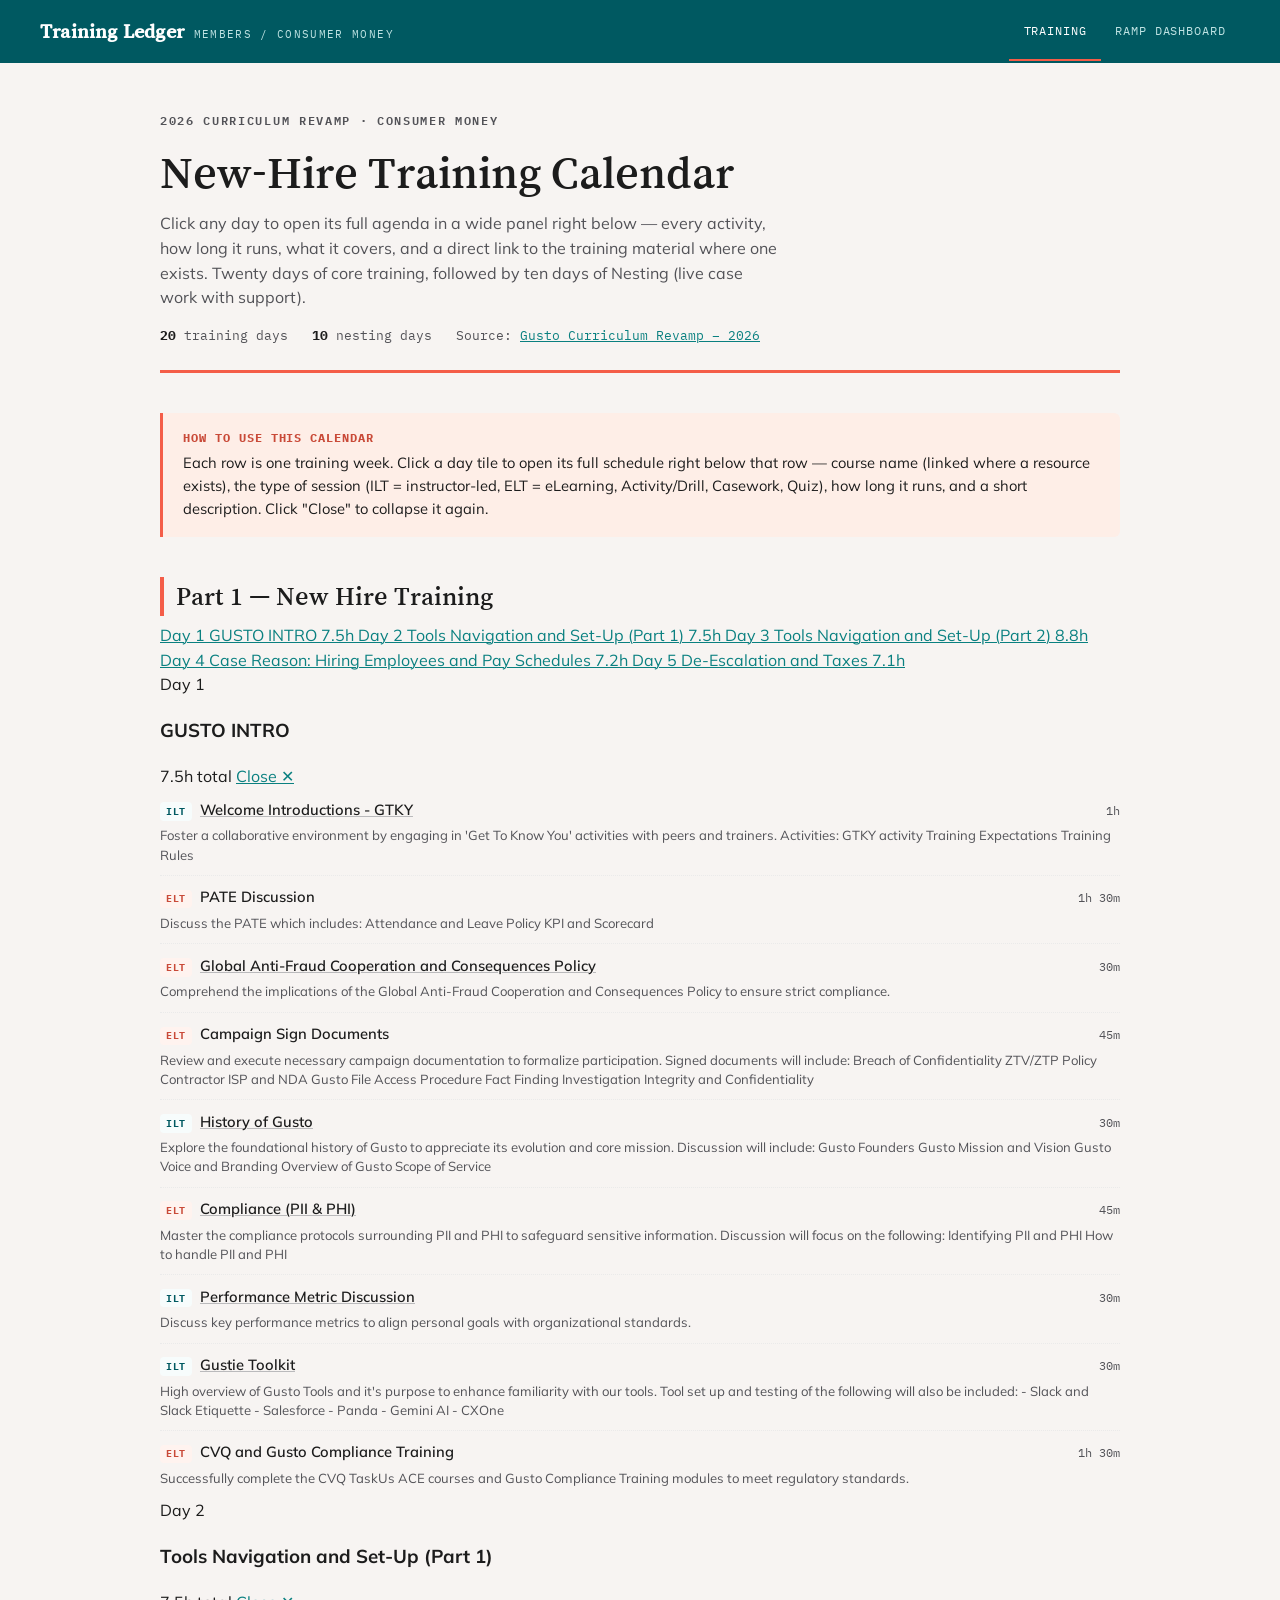
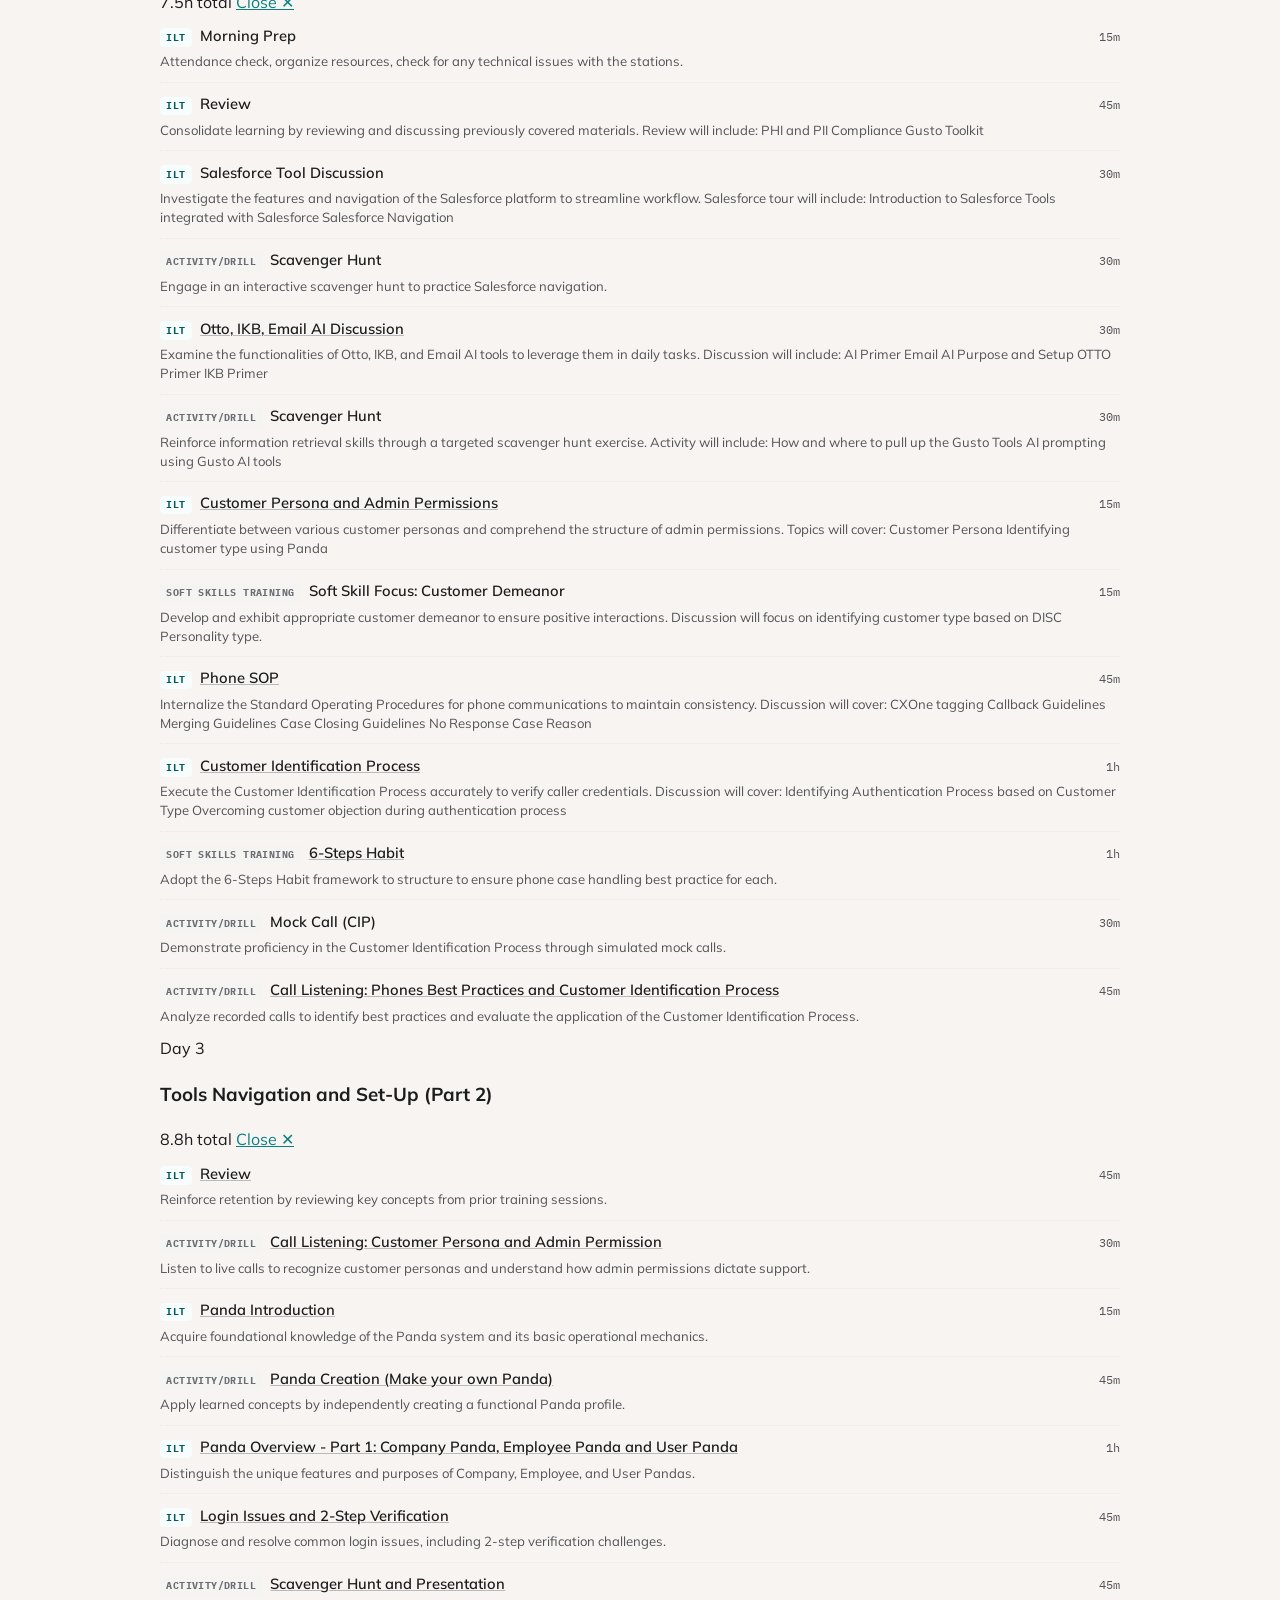
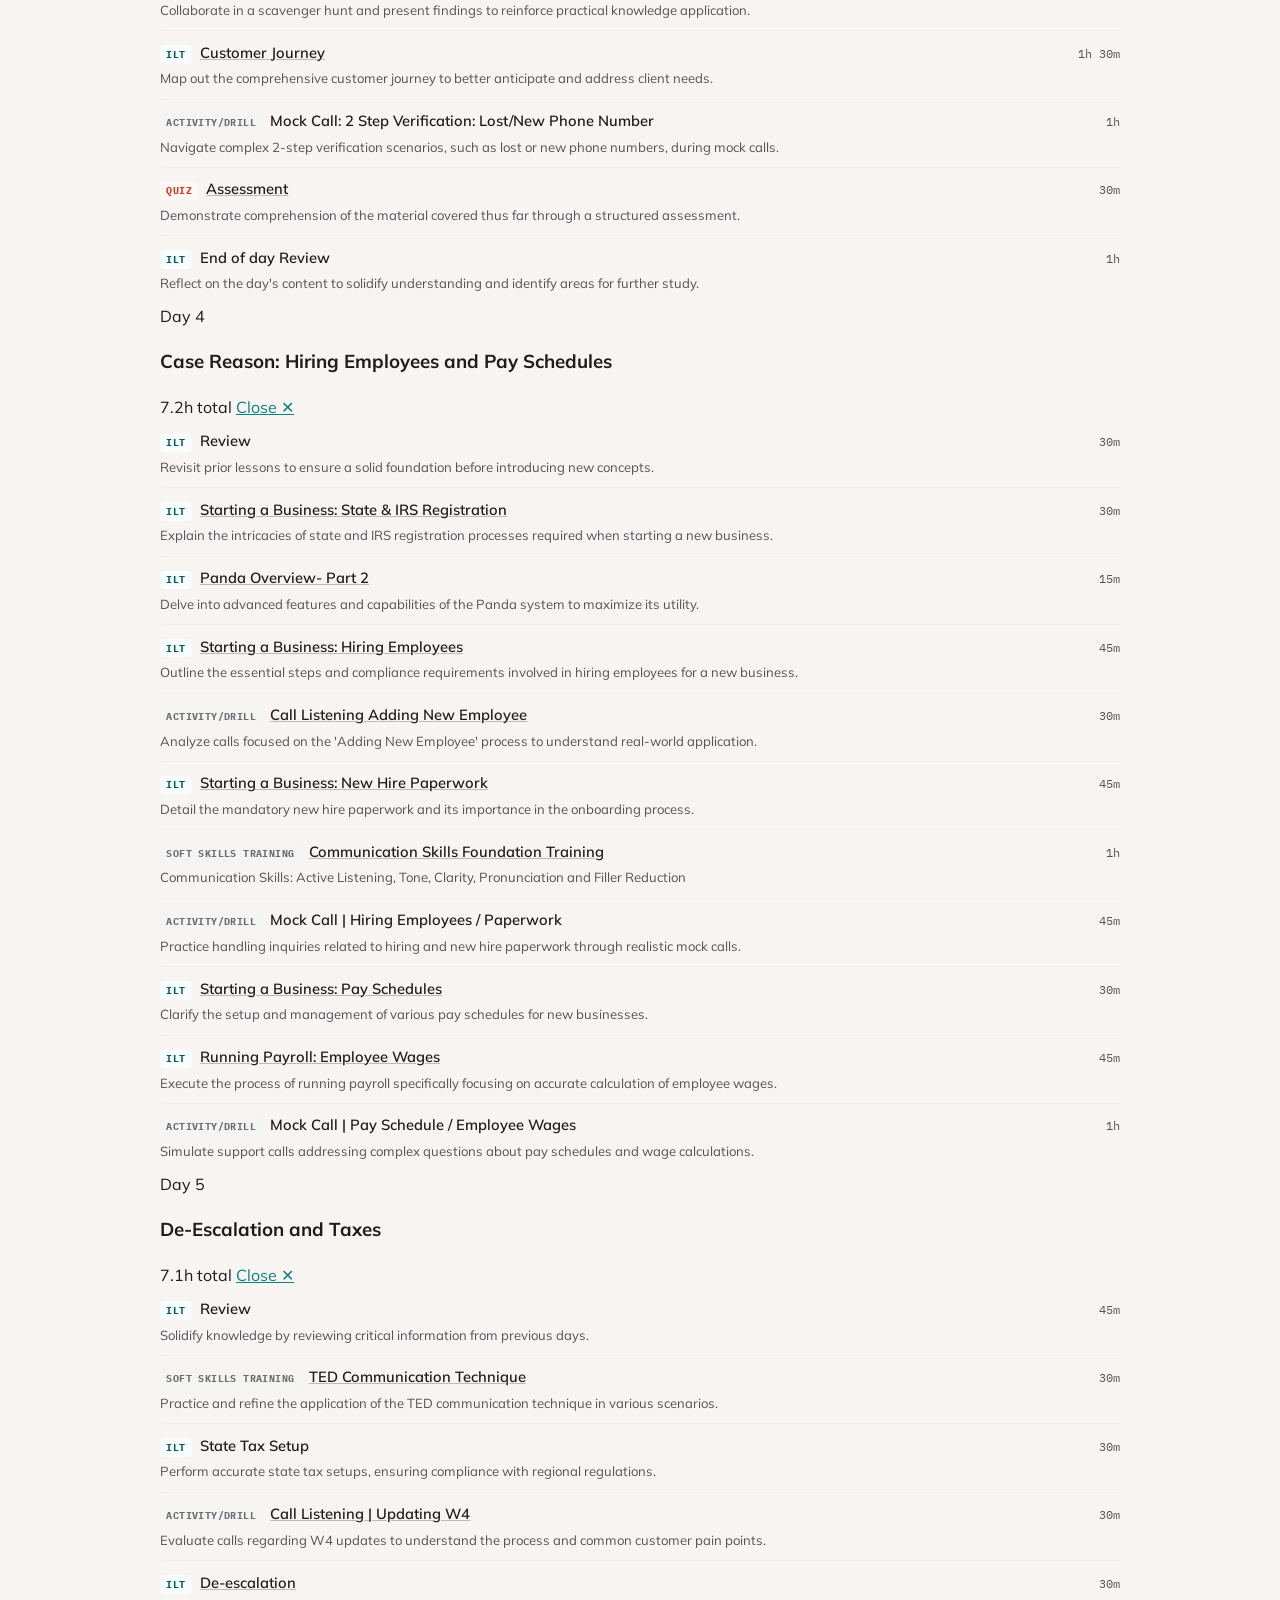
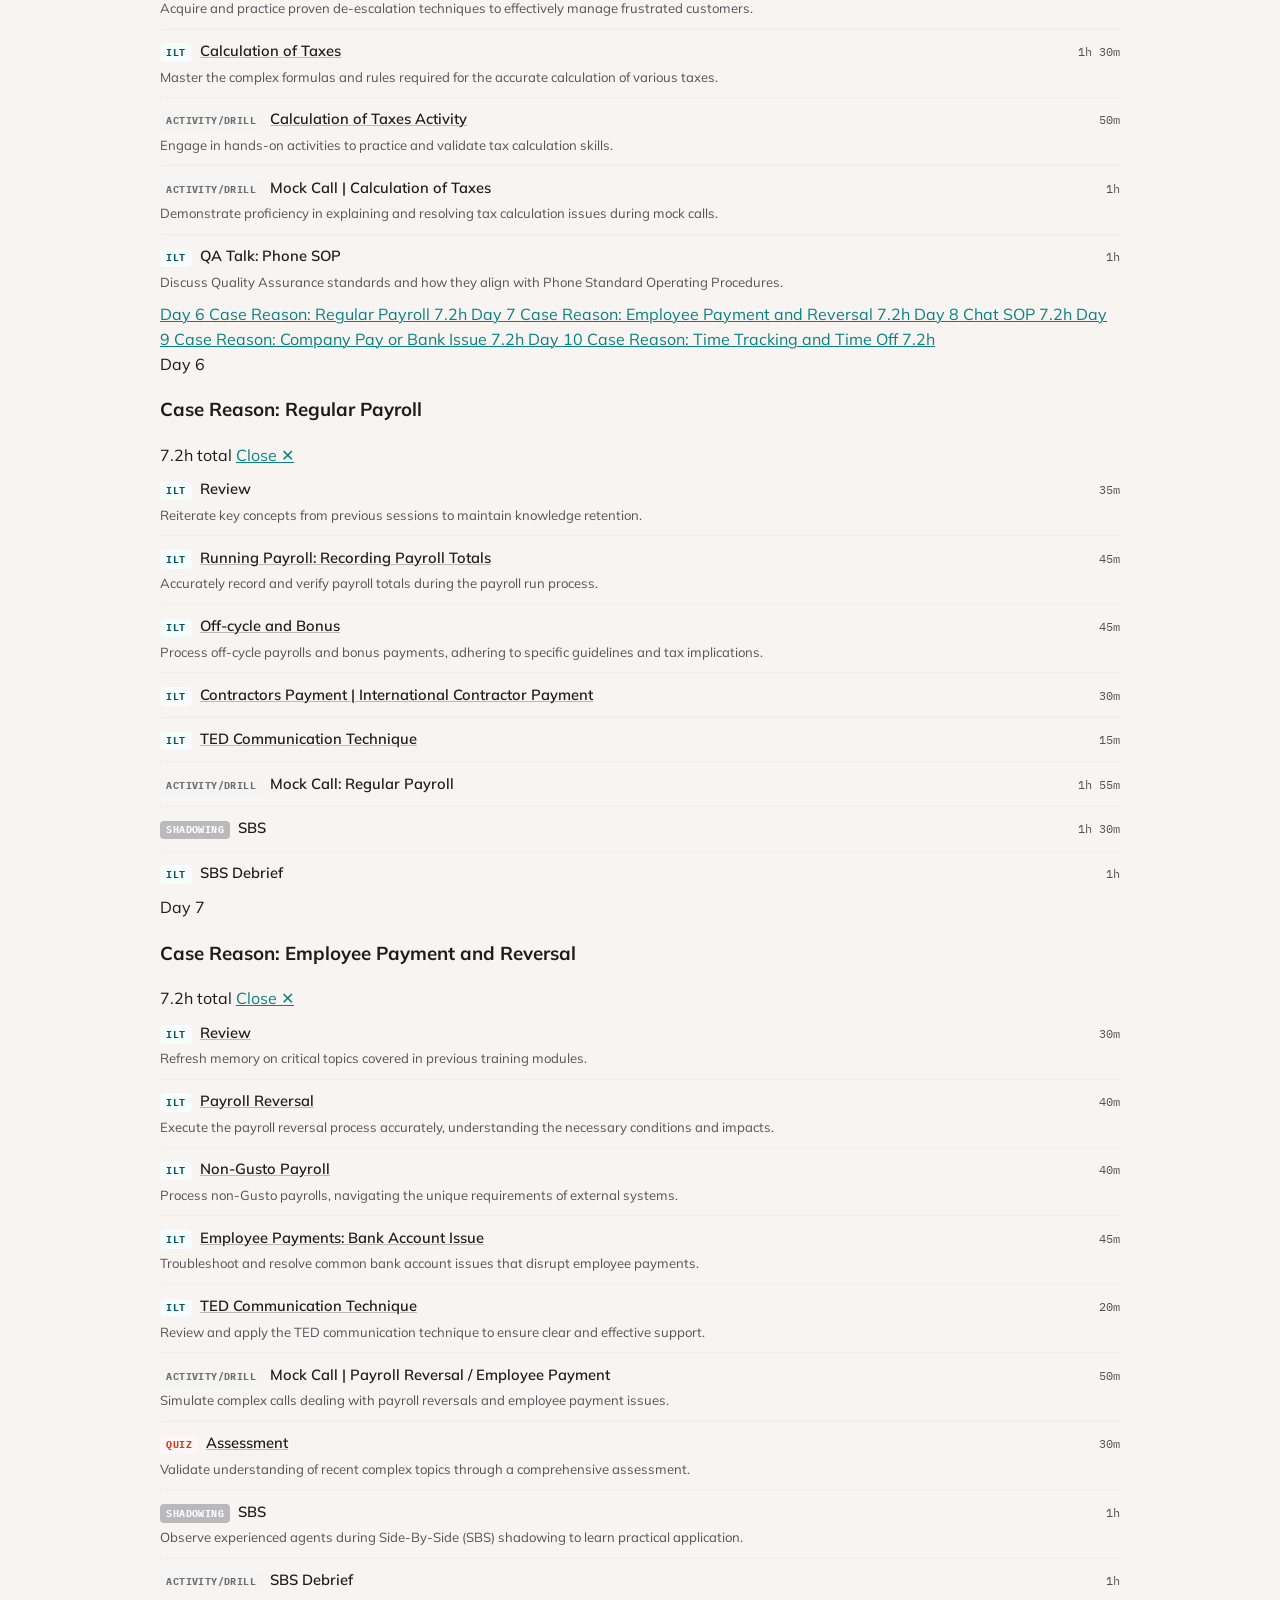
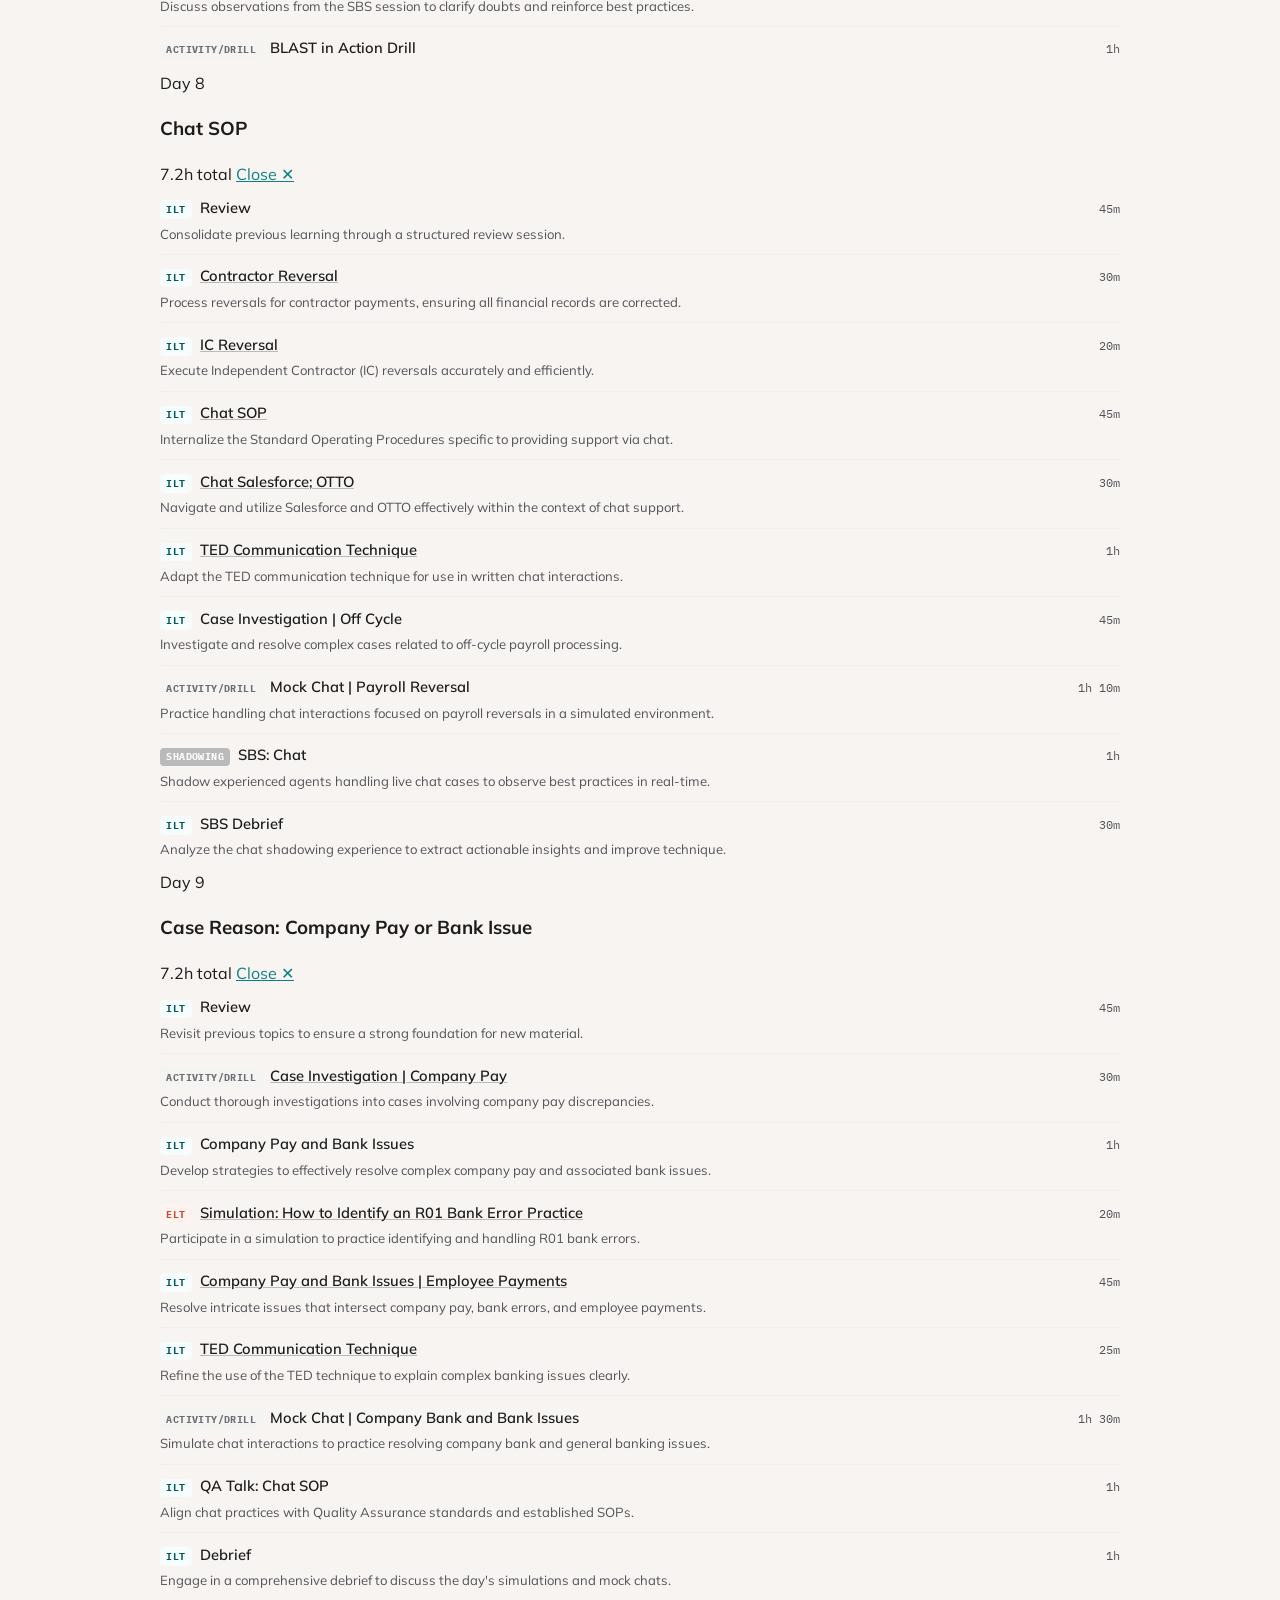
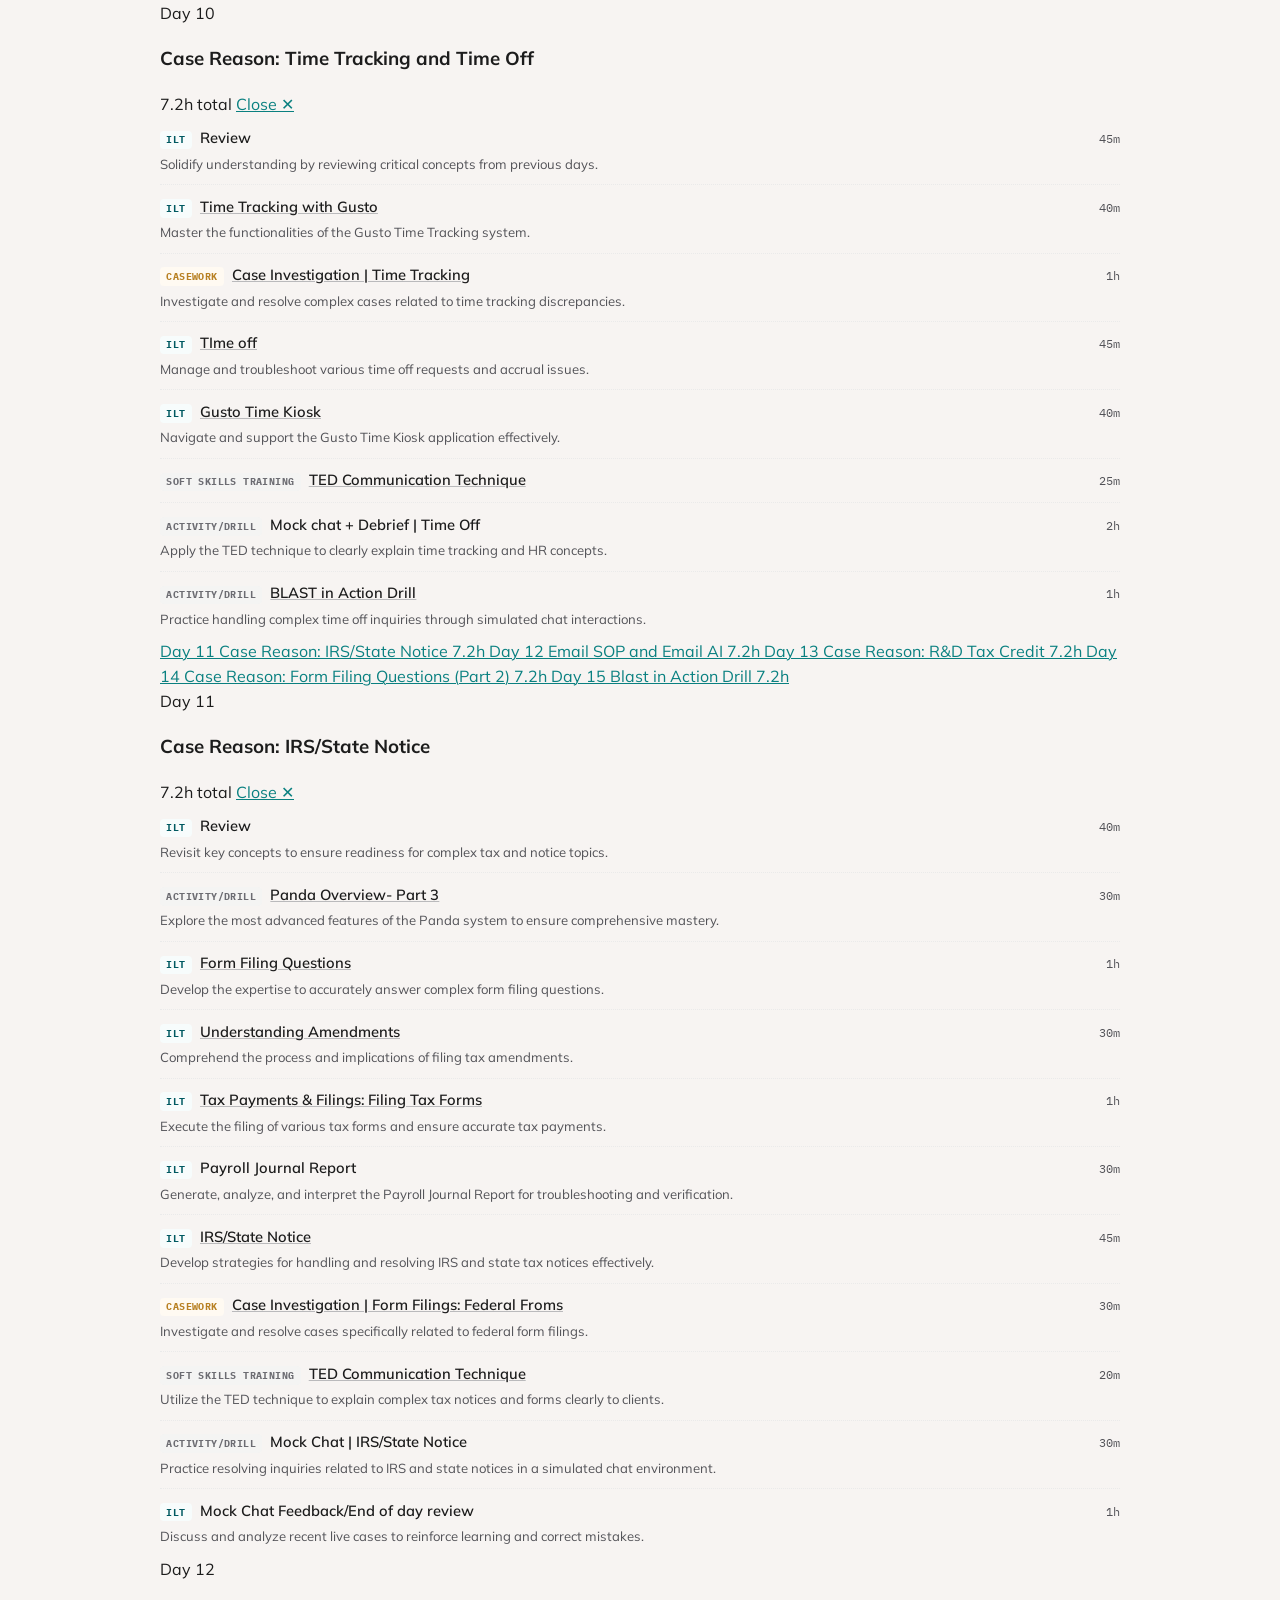
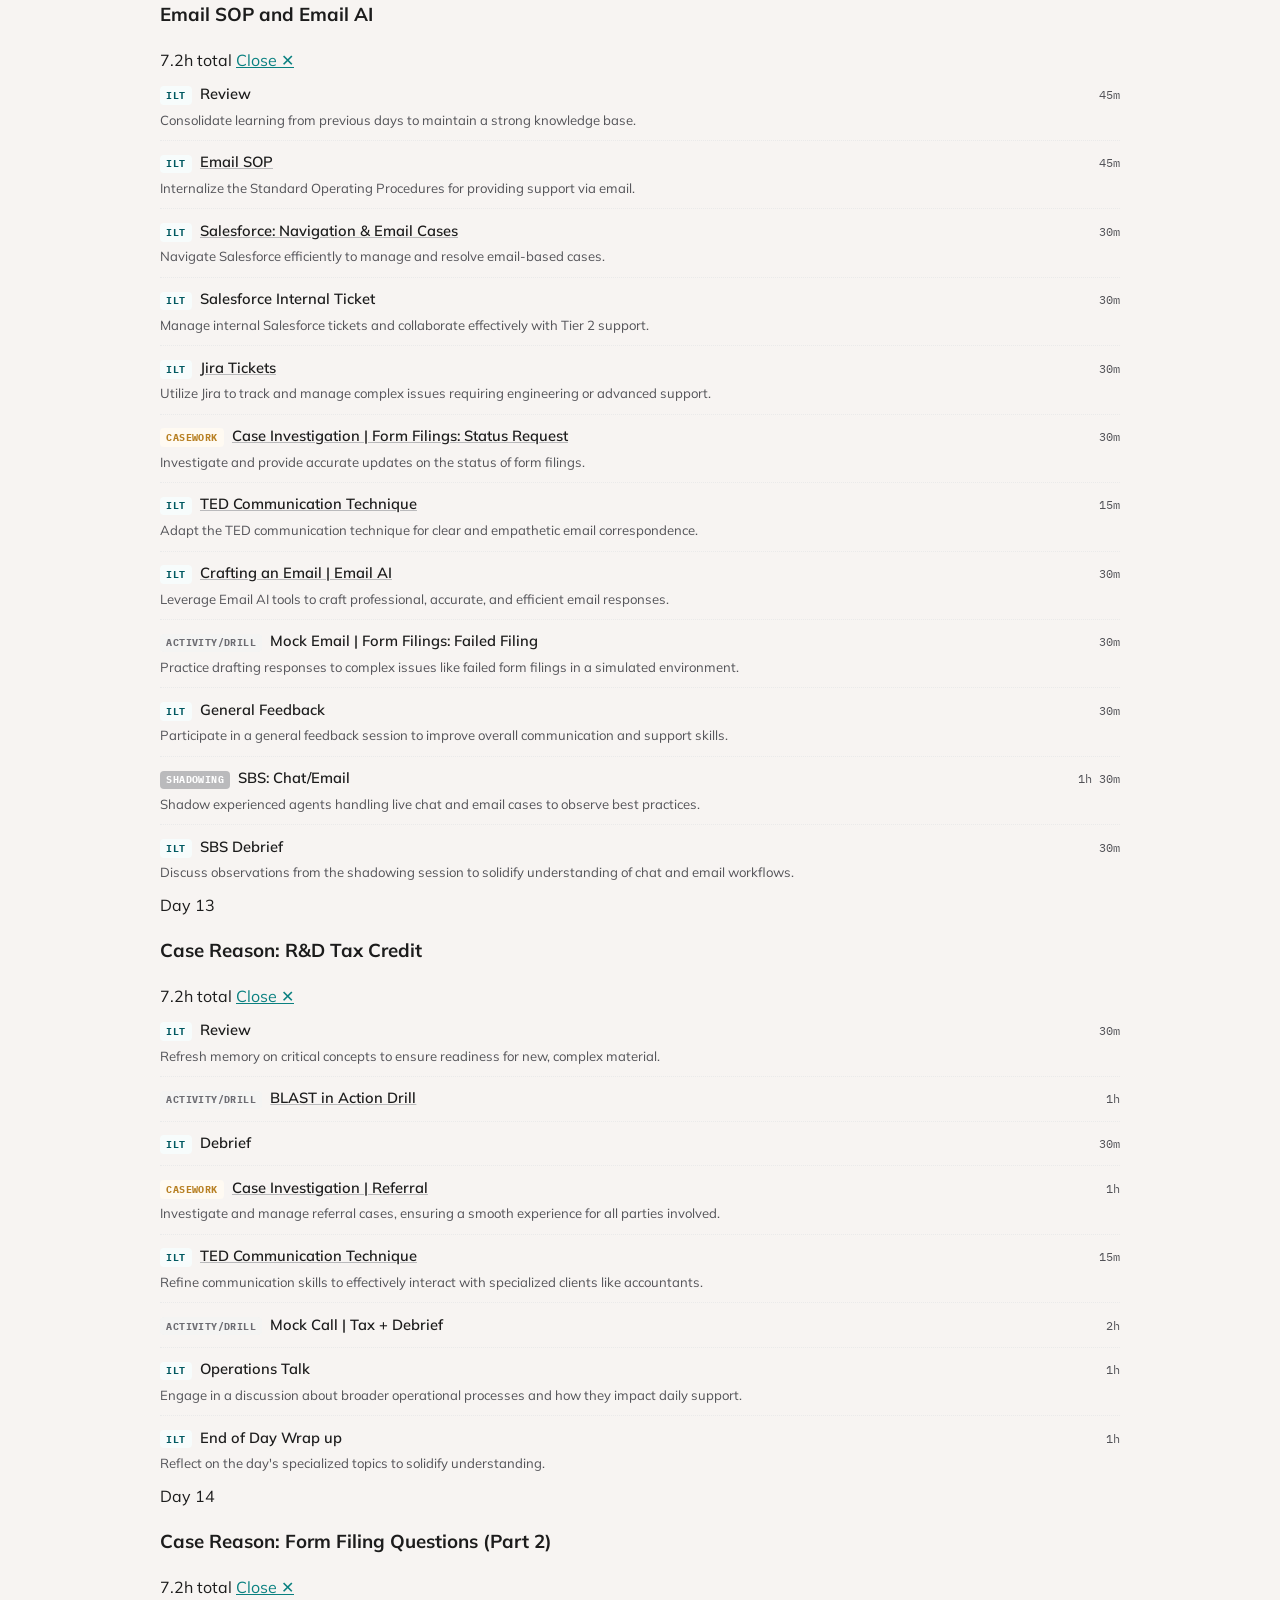
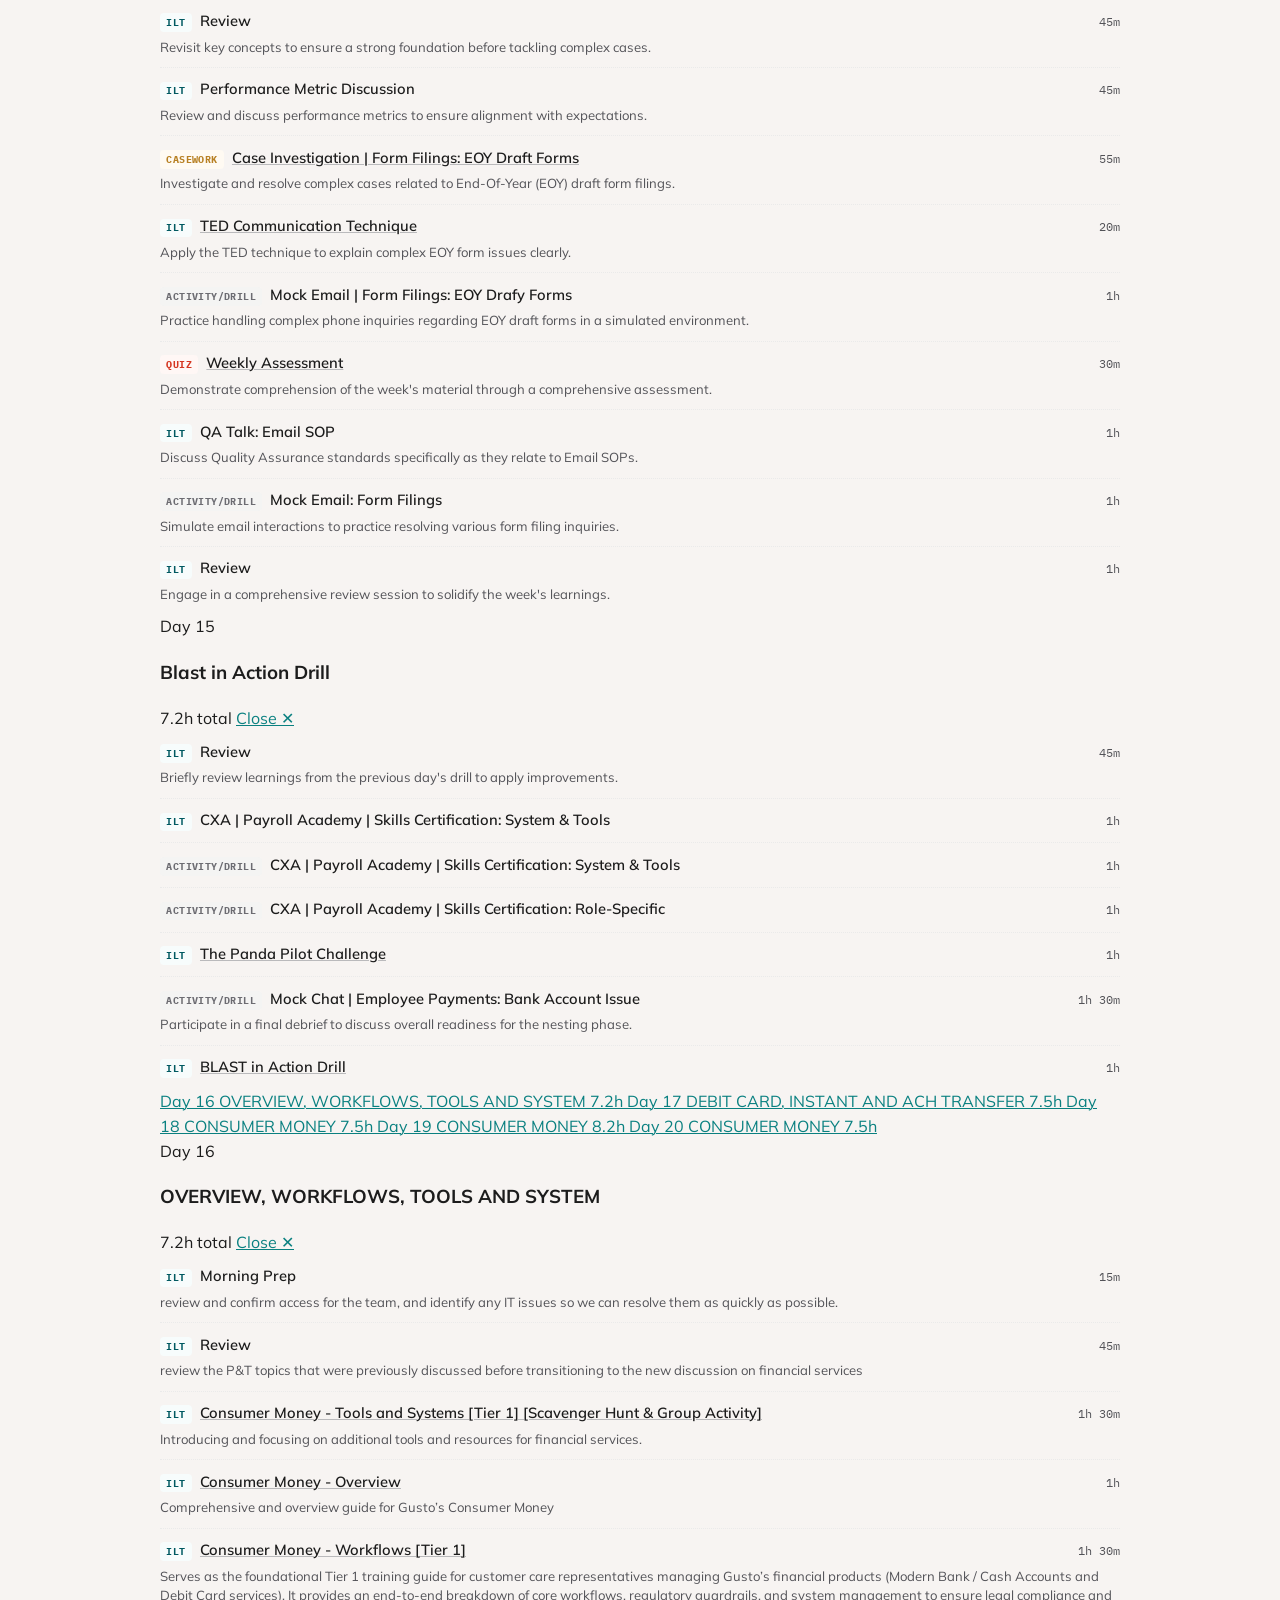
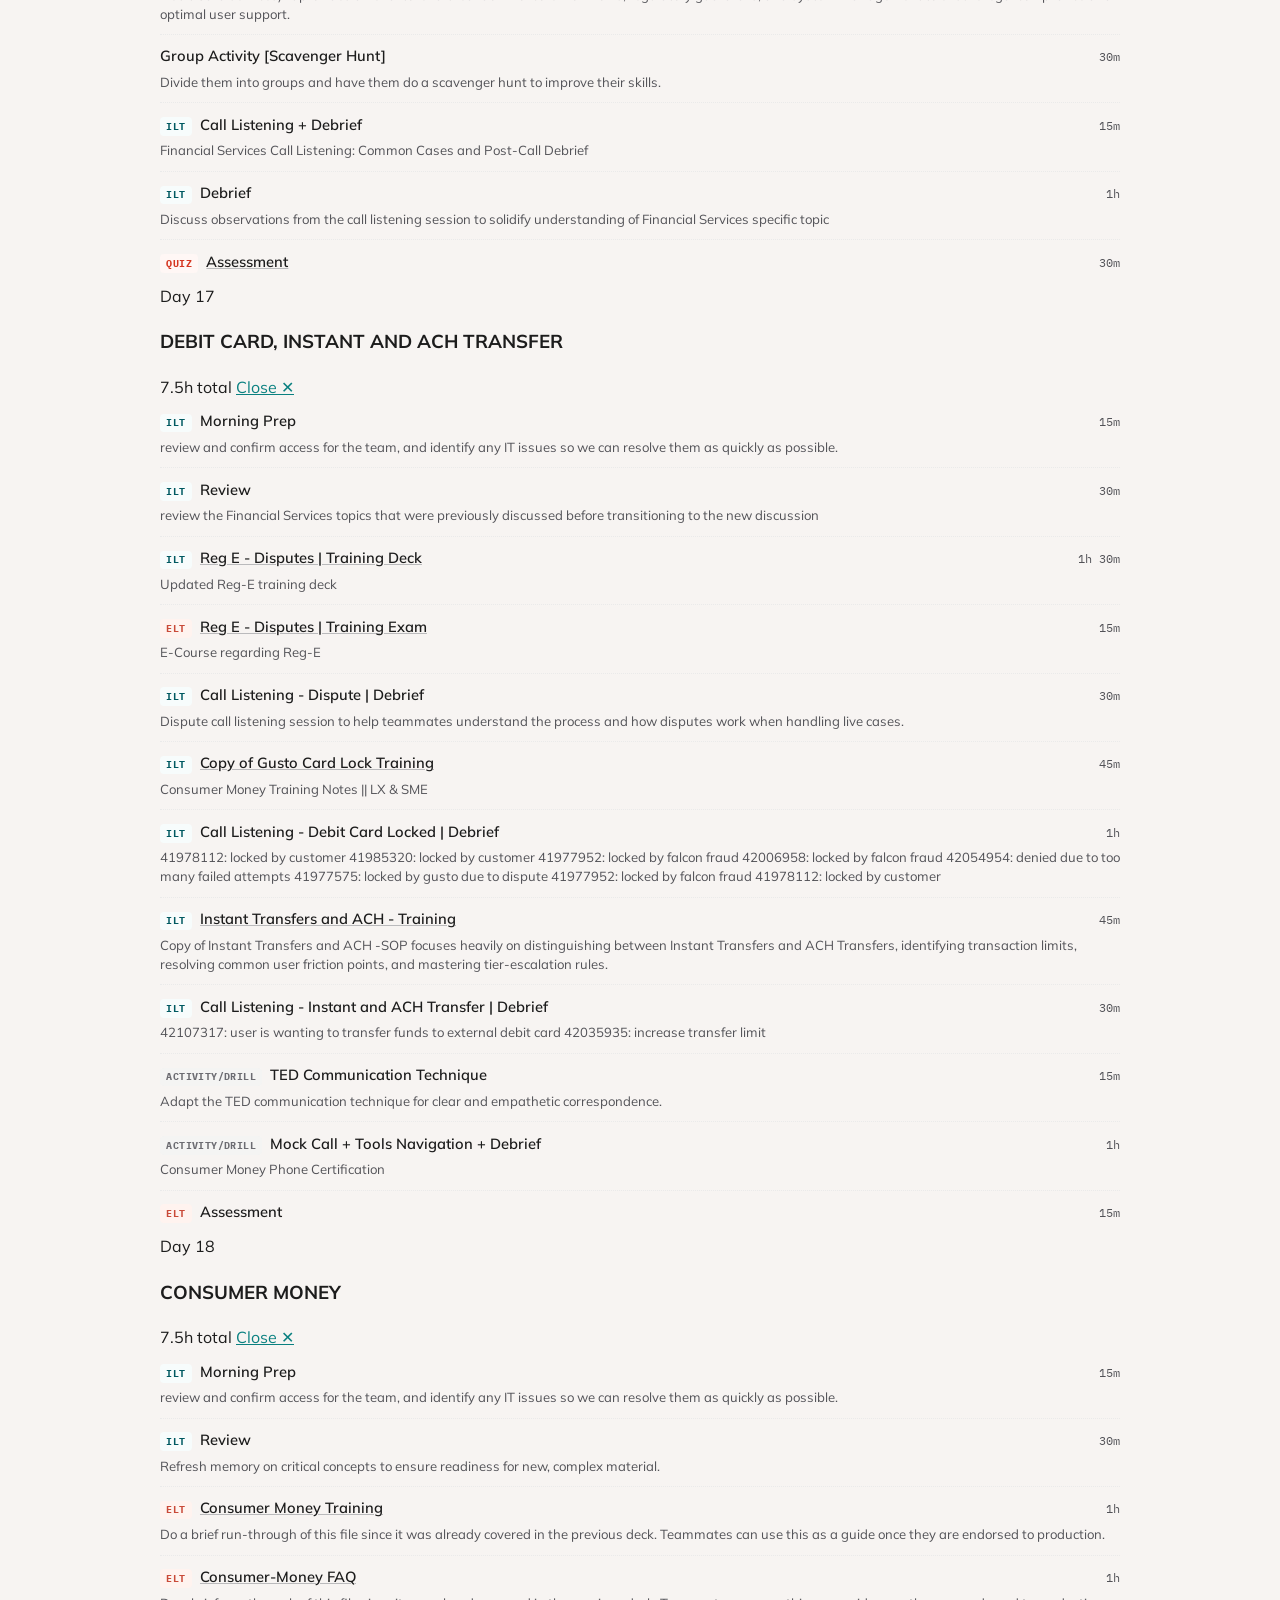
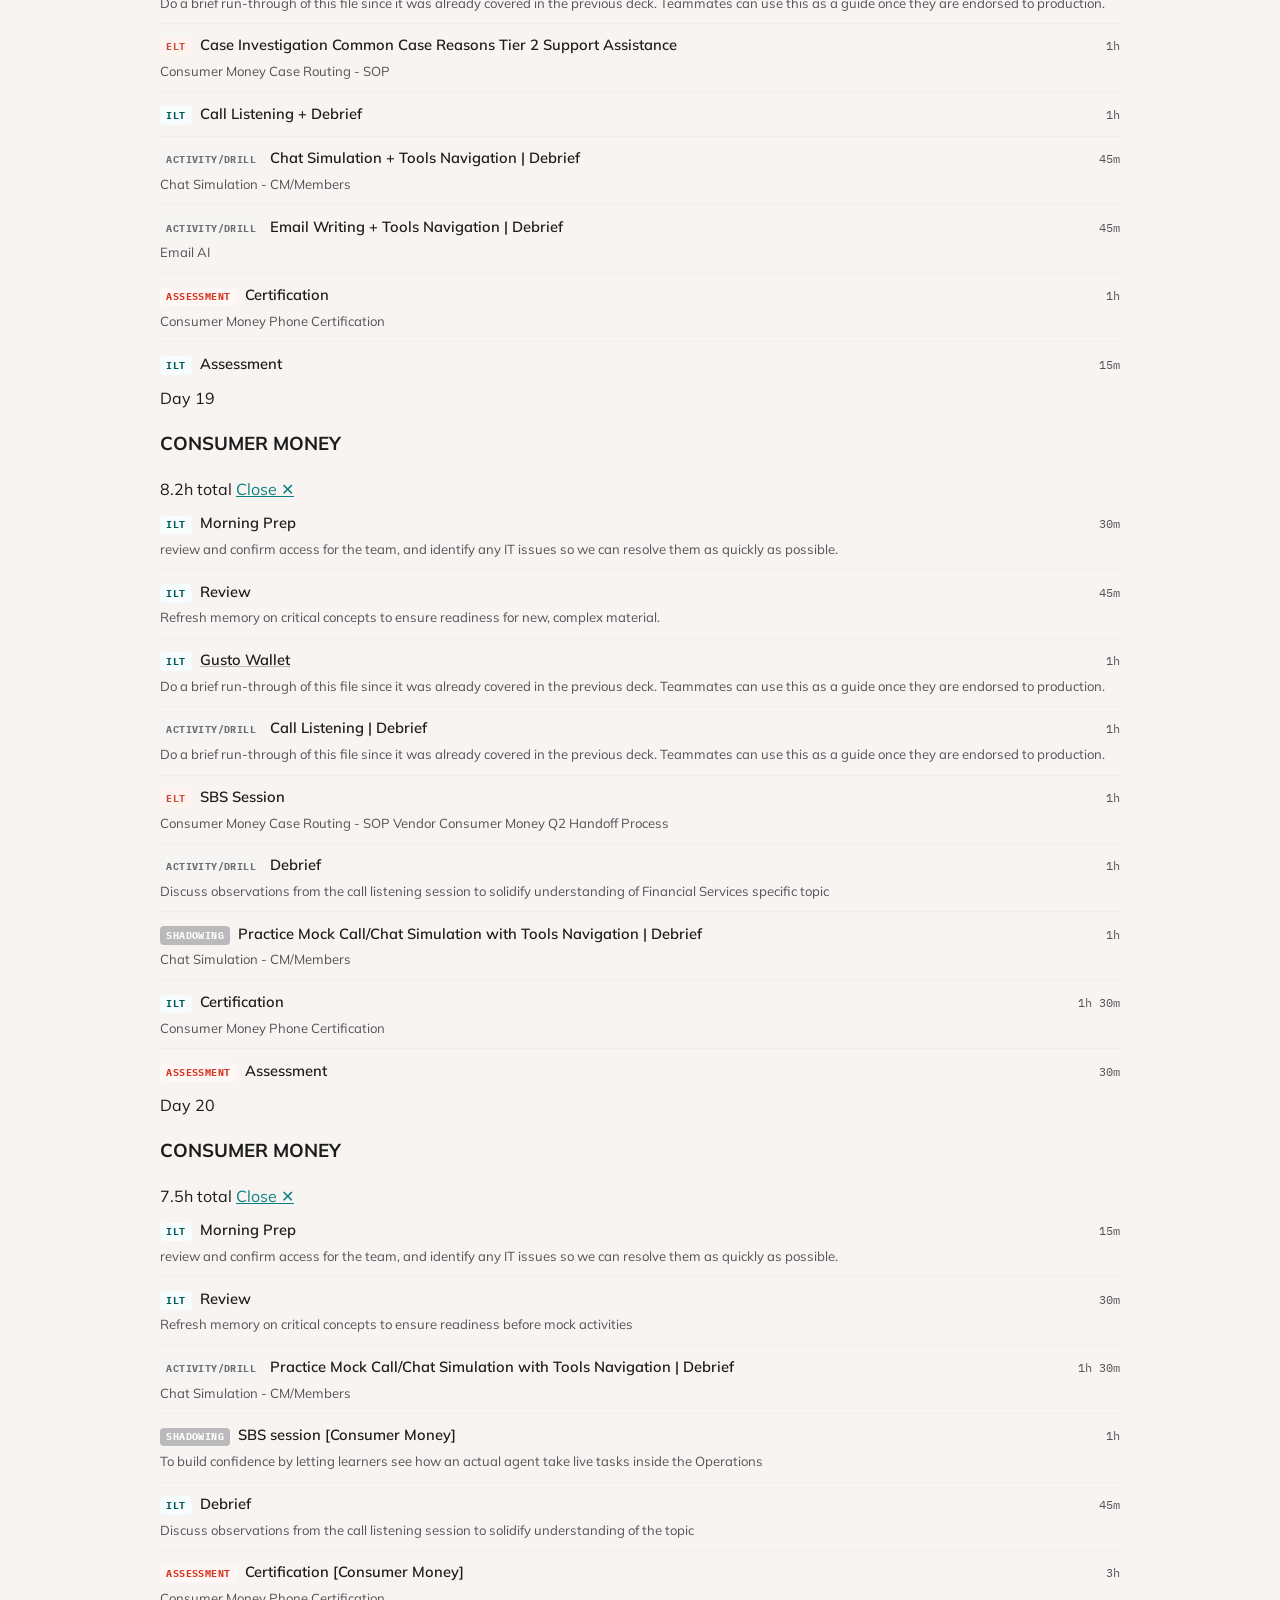
==== commit b97a32d7: "Update print statement from 'Hello' to 'Goodbye'" ====
--- a/index.html
+++ b/index.html
@@ -23,7 +23,7 @@
   <div class="ledger-head">
     <p class="ledger-head__eyebrow">2026 Curriculum Revamp · Consumer Money</p>
     <h1>New-Hire Training Calendar</h1>
-    <p>Click any day to see its full agenda — every activity, how long it runs, what it covers, and a direct link to the training material where one exists. Twenty days of core training, followed by ten days of Nesting (live case work with support).</p>
+    <p>Click any day to open its full agenda in a wide panel right below — every activity, how long it runs, what it covers, and a direct link to the training material where one exists. Twenty days of core training, followed by ten days of Nesting (live case work with support).</p>
     <div class="ledger-head__meta">
       <span><b>20</b> training days</span>
       <span><b>10</b> nesting days</span>
@@ -33,1306 +33,1578 @@
 
   <div class="note">
     <strong>How to use this calendar</strong>
-    Each tile below is one training day. Click it to expand the full schedule for that day — course name (linked where a resource exists), the type of session (ILT = instructor-led, ELT = eLearning, Activity/Drill, Casework, Quiz), how long it runs, and a short description of what it covers.
+    Each row is one training week. Click a day tile to open its full schedule right below that row — course name (linked where a resource exists), the type of session (ILT = instructor-led, ELT = eLearning, Activity/Drill, Casework, Quiz), how long it runs, and a short description. Click "Close" to collapse it again.
   </div>
 
   <h2 class="section-title">Part 1 — New Hire Training</h2>
-  <div class="training-calendar">
-    <details class="day-tile" id="day-day-1">
-      <summary>
-        <span class="day-tile__num">Day 1</span>
-        <span class="day-tile__theme">GUSTO INTRO</span>
-        <span class="day-tile__hours">7.5h</span>
-      </summary>
-      <div class="day-tile__body">
-        <ol class="day-schedule">
-        <li class="day-item">
-          <div class="day-item__row"><span class="type-badge -ilt">ILT</span><span class="item-course"><a href="https://docs.google.com/presentation/d/1FYFfUIrIc_S-khG5gTeyxagXyCl1cyiKJvKesDwKb9w/edit?slide=id.g1074c360e67_0_0" target="_blank" rel="noopener">Welcome Introductions - GTKY</a></span><span class="item-dur">1h</span></div>
-          <p class="item-desc">Foster a collaborative environment by engaging in &#x27;Get To Know You&#x27; activities with peers and trainers. Activities: GTKY activity Training Expectations Training Rules</p>
-        </li>
-        <li class="day-item">
-          <div class="day-item__row"><span class="type-badge -elt">ELT</span><span class="item-course">PATE Discussion</span><span class="item-dur">1h 30m</span></div>
-          <p class="item-desc">Discuss the PATE which includes: Attendance and Leave Policy KPI and Scorecard</p>
-        </li>
-        <li class="day-item">
-          <div class="day-item__row"><span class="type-badge -elt">ELT</span><span class="item-course"><a href="https://docs.google.com/presentation/d/1Hp65DFjGcL4Xn6BRSNsqtFArfk9D6CrS_x5guYzkF0I/edit?slide=id.g388d7c4b1f4_0_170" target="_blank" rel="noopener">Global Anti-Fraud Cooperation and Consequences Policy</a></span><span class="item-dur">30m</span></div>
-          <p class="item-desc">Comprehend the implications of the Global Anti-Fraud Cooperation and Consequences Policy to ensure strict compliance.</p>
-        </li>
-        <li class="day-item">
-          <div class="day-item__row"><span class="type-badge -elt">ELT</span><span class="item-course">Campaign Sign Documents</span><span class="item-dur">45m</span></div>
-          <p class="item-desc">Review and execute necessary campaign documentation to formalize participation. Signed documents will include: Breach of Confidentiality ZTV/ZTP Policy Contractor ISP and NDA Gusto File Access Procedure Fact Finding Investigation Integrity and Confidentiality</p>
-        </li>
-        <li class="day-item">
-          <div class="day-item__row"><span class="type-badge -ilt">ILT</span><span class="item-course"><a href="https://docs.google.com/presentation/d/1FYFfUIrIc_S-khG5gTeyxagXyCl1cyiKJvKesDwKb9w/edit?slide=id.g5a2b11de07_0_395" target="_blank" rel="noopener">History of Gusto</a></span><span class="item-dur">30m</span></div>
-          <p class="item-desc">Explore the foundational history of Gusto to appreciate its evolution and core mission. Discussion will include: Gusto Founders Gusto Mission and Vision Gusto Voice and Branding Overview of Gusto Scope of Service</p>
-        </li>
-        <li class="day-item">
-          <div class="day-item__row"><span class="type-badge -elt">ELT</span><span class="item-course"><a href="https://docs.google.com/presentation/d/1FYFfUIrIc_S-khG5gTeyxagXyCl1cyiKJvKesDwKb9w/edit?slide=id.g27d89daeb08_3_12" target="_blank" rel="noopener">Compliance (PII &amp; PHI)</a></span><span class="item-dur">45m</span></div>
-          <p class="item-desc">Master the compliance protocols surrounding PII and PHI to safeguard sensitive information. Discussion will focus on the following: Identifying PII and PHI How to handle PII and PHI</p>
-        </li>
-        <li class="day-item">
-          <div class="day-item__row"><span class="type-badge -ilt">ILT</span><span class="item-course"><a href="https://docs.google.com/presentation/d/17YQM-qXTPbhNZhJR3YYPDNm1SA4yx6ScSAkkxFIjAGA/edit?slide=id.ga4b906a358_0_213" target="_blank" rel="noopener">Performance Metric Discussion</a></span><span class="item-dur">30m</span></div>
-          <p class="item-desc">Discuss key performance metrics to align personal goals with organizational standards.</p>
-        </li>
-        <li class="day-item">
-          <div class="day-item__row"><span class="type-badge -ilt">ILT</span><span class="item-course"><a href="https://docs.google.com/presentation/d/1KhE9GOTGPpSvACP4oxcGT-CJpapbt_P2I0AZ_Yelvug/edit?slide=id.g5bd7921cba_3_6" target="_blank" rel="noopener">Gustie Toolkit</a></span><span class="item-dur">30m</span></div>
-          <p class="item-desc">High overview of Gusto Tools and it&#x27;s purpose to enhance familiarity with our tools. Tool set up and testing of the following will also be included: - Slack and Slack Etiquette - Salesforce - Panda - Gemini AI - CXOne</p>
-        </li>
-        <li class="day-item">
-          <div class="day-item__row"><span class="type-badge -elt">ELT</span><span class="item-course">CVQ and Gusto Compliance Training</span><span class="item-dur">1h 30m</span></div>
-          <p class="item-desc">Successfully complete the CVQ TaskUs ACE courses and Gusto Compliance Training modules to meet regulatory standards.</p>
-        </li>
-        </ol>
-      </div>
-    </details>
-    <details class="day-tile" id="day-day-2">
-      <summary>
-        <span class="day-tile__num">Day 2</span>
-        <span class="day-tile__theme">Tools Navigation and Set-Up (Part 1)</span>
-        <span class="day-tile__hours">7.5h</span>
-      </summary>
-      <div class="day-tile__body">
-        <ol class="day-schedule">
-        <li class="day-item">
-          <div class="day-item__row"><span class="type-badge -ilt">ILT</span><span class="item-course">Morning Prep</span><span class="item-dur">15m</span></div>
-          <p class="item-desc">Attendance check, organize resources, check for any technical issues with the stations.</p>
-        </li>
-        <li class="day-item">
-          <div class="day-item__row"><span class="type-badge -ilt">ILT</span><span class="item-course">Review</span><span class="item-dur">45m</span></div>
-          <p class="item-desc">Consolidate learning by reviewing and discussing previously covered materials. Review will include: PHI and PII Compliance Gusto Toolkit</p>
-        </li>
-        <li class="day-item">
-          <div class="day-item__row"><span class="type-badge -ilt">ILT</span><span class="item-course">Salesforce Tool Discussion</span><span class="item-dur">30m</span></div>
-          <p class="item-desc">Investigate the features and navigation of the Salesforce platform to streamline workflow. Salesforce tour will include: Introduction to Salesforce Tools integrated with Salesforce Salesforce Navigation</p>
-        </li>
-        <li class="day-item">
-          <div class="day-item__row"><span class="type-badge -activity">Activity/Drill</span><span class="item-course">Scavenger Hunt</span><span class="item-dur">30m</span></div>
-          <p class="item-desc">Engage in an interactive scavenger hunt to practice Salesforce navigation.</p>
-        </li>
-        <li class="day-item">
-          <div class="day-item__row"><span class="type-badge -ilt">ILT</span><span class="item-course"><a href="https://docs.google.com/presentation/d/1TVxhhrCEFaxmBV9HjT9KWsxg3TgVrvbtoK6qx5Nzevk/edit?slide=id.g3478bbd8a31_0_26" target="_blank" rel="noopener">Otto, IKB, Email AI Discussion</a></span><span class="item-dur">30m</span></div>
-          <p class="item-desc">Examine the functionalities of Otto, IKB, and Email AI tools to leverage them in daily tasks. Discussion will include: AI Primer Email AI Purpose and Setup OTTO Primer IKB Primer</p>
-        </li>
-        <li class="day-item">
-          <div class="day-item__row"><span class="type-badge -activity">Activity/Drill</span><span class="item-course">Scavenger Hunt</span><span class="item-dur">30m</span></div>
-          <p class="item-desc">Reinforce information retrieval skills through a targeted scavenger hunt exercise. Activity will include: How and where to pull up the Gusto Tools AI prompting using Gusto AI tools</p>
-        </li>
-        <li class="day-item">
-          <div class="day-item__row"><span class="type-badge -ilt">ILT</span><span class="item-course"><a href="https://gustoexternal.learnupon.com/catalog/courses/1199489" target="_blank" rel="noopener">Customer Persona and Admin Permissions</a></span><span class="item-dur">15m</span></div>
-          <p class="item-desc">Differentiate between various customer personas and comprehend the structure of admin permissions. Topics will cover: Customer Persona Identifying customer type using Panda</p>
-        </li>
-        <li class="day-item">
-          <div class="day-item__row"><span class="type-badge -default">Soft Skills Training</span><span class="item-course">Soft Skill Focus: Customer Demeanor</span><span class="item-dur">15m</span></div>
-          <p class="item-desc">Develop and exhibit appropriate customer demeanor to ensure positive interactions. Discussion will focus on identifying customer type based on DISC Personality type.</p>
-        </li>
-        <li class="day-item">
-          <div class="day-item__row"><span class="type-badge -ilt">ILT</span><span class="item-course"><a href="https://docs.google.com/presentation/d/1T-W7tkrdMqm_SKgyR3yrQB4W-Nn44d0cHgVsiKRj7Go/edit?slide=id.g2de80ab2f83_0_252" target="_blank" rel="noopener">Phone SOP</a></span><span class="item-dur">45m</span></div>
-          <p class="item-desc">Internalize the Standard Operating Procedures for phone communications to maintain consistency. Discussion will cover: CXOne tagging Callback Guidelines Merging Guidelines Case Closing Guidelines No Response Case Reason</p>
-        </li>
-        <li class="day-item">
-          <div class="day-item__row"><span class="type-badge -ilt">ILT</span><span class="item-course"><a href="https://docs.google.com/presentation/d/14bNPu6UuG7Um1Nxw5tX6_c3SJAAYlwvmpb4OqVYDVq0/edit?slide=id.g378207cc79b_0_0" target="_blank" rel="noopener">Customer Identification Process</a></span><span class="item-dur">1h</span></div>
-          <p class="item-desc">Execute the Customer Identification Process accurately to verify caller credentials. Discussion will cover: Identifying Authentication Process based on Customer Type Overcoming customer objection during authentication process</p>
-        </li>
-        <li class="day-item">
-          <div class="day-item__row"><span class="type-badge -default">Soft Skills Training</span><span class="item-course"><a href="https://docs.google.com/presentation/d/11P_eQniAQKMPe1GbnszLitTK-UwPC_YLhOHndhBC14E/edit?slide=id.g7c042fb02e_1_35" target="_blank" rel="noopener">6-Steps Habit</a></span><span class="item-dur">1h</span></div>
-          <p class="item-desc">Adopt the 6-Steps Habit framework to structure to ensure phone case handling best practice for each.</p>
-        </li>
-        <li class="day-item">
-          <div class="day-item__row"><span class="type-badge -activity">Activity/Drill</span><span class="item-course">Mock Call (CIP)</span><span class="item-dur">30m</span></div>
-          <p class="item-desc">Demonstrate proficiency in the Customer Identification Process through simulated mock calls.</p>
-        </li>
-        <li class="day-item">
-          <div class="day-item__row"><span class="type-badge -activity">Activity/Drill</span><span class="item-course"><a href="https://docs.google.com/spreadsheets/d/1zCGyqh5HePIHSVwN1WZaXJ5MciyTCfkflSG3uk1Hqxw/edit?usp=sharing" target="_blank" rel="noopener">Call Listening: Phones Best Practices and Customer Identification Process</a></span><span class="item-dur">45m</span></div>
-          <p class="item-desc">Analyze recorded calls to identify best practices and evaluate the application of the Customer Identification Process.</p>
-        </li>
-        </ol>
-      </div>
-    </details>
-    <details class="day-tile" id="day-day-3">
-      <summary>
-        <span class="day-tile__num">Day 3</span>
-        <span class="day-tile__theme">Tools Navigation and Set-Up (Part 2)</span>
-        <span class="day-tile__hours">8.8h</span>
-      </summary>
-      <div class="day-tile__body">
-        <ol class="day-schedule">
-        <li class="day-item">
-          <div class="day-item__row"><span class="type-badge -ilt">ILT</span><span class="item-course"><a href="https://docs.google.com/forms/d/14DxAyWXKnqmOvNujZ3UpEUp2DhR-xl0uzjuxCNAX6VM/edit" target="_blank" rel="noopener">Review</a></span><span class="item-dur">45m</span></div>
-          <p class="item-desc">Reinforce retention by reviewing key concepts from prior training sessions.</p>
-        </li>
-        <li class="day-item">
-          <div class="day-item__row"><span class="type-badge -activity">Activity/Drill</span><span class="item-course"><a href="https://docs.google.com/spreadsheets/d/1zCGyqh5HePIHSVwN1WZaXJ5MciyTCfkflSG3uk1Hqxw/edit?usp=sharing" target="_blank" rel="noopener">Call Listening: Customer Persona and Admin Permission</a></span><span class="item-dur">30m</span></div>
-          <p class="item-desc">Listen to live calls to recognize customer personas and understand how admin permissions dictate support.</p>
-        </li>
-        <li class="day-item">
-          <div class="day-item__row"><span class="type-badge -ilt">ILT</span><span class="item-course"><a href="https://app.gusto-demo.com/panda/companies/7756341740887477?cache_reset=1781018786929" target="_blank" rel="noopener">Panda Introduction</a></span><span class="item-dur">15m</span></div>
-          <p class="item-desc">Acquire foundational knowledge of the Panda system and its basic operational mechanics.</p>
-        </li>
-        <li class="day-item">
-          <div class="day-item__row"><span class="type-badge -activity">Activity/Drill</span><span class="item-course"><a href="https://app.gusto-demo.com/panda/companies/7756341740887477?cache_reset=1781018786929" target="_blank" rel="noopener">Panda Creation (Make your own Panda)</a></span><span class="item-dur">45m</span></div>
-          <p class="item-desc">Apply learned concepts by independently creating a functional Panda profile.</p>
-        </li>
-        <li class="day-item">
-          <div class="day-item__row"><span class="type-badge -ilt">ILT</span><span class="item-course"><a href="https://gustoexternal.learnupon.com/catalog/courses/3364385" target="_blank" rel="noopener">Panda Overview - Part 1: Company Panda, Employee Panda and User Panda</a></span><span class="item-dur">1h</span></div>
-          <p class="item-desc">Distinguish the unique features and purposes of Company, Employee, and User Pandas.</p>
-        </li>
-        <li class="day-item">
-          <div class="day-item__row"><span class="type-badge -ilt">ILT</span><span class="item-course"><a href="https://gustoexternal.learnupon.com/enrollments/269240464/page/1015993539" target="_blank" rel="noopener">Login Issues and 2-Step Verification</a></span><span class="item-dur">45m</span></div>
-          <p class="item-desc">Diagnose and resolve common login issues, including 2-step verification challenges.</p>
-        </li>
-        <li class="day-item">
-          <div class="day-item__row"><span class="type-badge -activity">Activity/Drill</span><span class="item-course"><a href="https://docs.google.com/presentation/d/1uS4clAgQABgXpBsqrIn0gy7NDOaGY8iWi_3yinLTNN8/edit?slide=id.g147c78fae7e_0_1427" target="_blank" rel="noopener">Scavenger Hunt and Presentation</a></span><span class="item-dur">45m</span></div>
-          <p class="item-desc">Collaborate in a scavenger hunt and present findings to reinforce practical knowledge application.</p>
-        </li>
-        <li class="day-item">
-          <div class="day-item__row"><span class="type-badge -ilt">ILT</span><span class="item-course"><a href="https://docs.google.com/presentation/d/1UmvDvJnJuO0R0LMnF6jO9EB95Uf1RVU81CIqWVwDdAs/edit?slide=id.g578f3efedc_0_1450" target="_blank" rel="noopener">Customer Journey</a></span><span class="item-dur">1h 30m</span></div>
-          <p class="item-desc">Map out the comprehensive customer journey to better anticipate and address client needs.</p>
-        </li>
-        <li class="day-item">
-          <div class="day-item__row"><span class="type-badge -activity">Activity/Drill</span><span class="item-course">Mock Call: 2 Step Verification: Lost/New Phone Number</span><span class="item-dur">1h</span></div>
-          <p class="item-desc">Navigate complex 2-step verification scenarios, such as lost or new phone numbers, during mock calls.</p>
-        </li>
-        <li class="day-item">
-          <div class="day-item__row"><span class="type-badge -quiz">Quiz</span><span class="item-course"><a href="https://docs.google.com/forms/d/1UE4L33_xlIklIrBzt-oiRYpbQkeEQILiWE-kNzV_Rpc/edit" target="_blank" rel="noopener">Assessment</a></span><span class="item-dur">30m</span></div>
-          <p class="item-desc">Demonstrate comprehension of the material covered thus far through a structured assessment.</p>
-        </li>
-        <li class="day-item">
-          <div class="day-item__row"><span class="type-badge -ilt">ILT</span><span class="item-course">End of day Review</span><span class="item-dur">1h</span></div>
-          <p class="item-desc">Reflect on the day&#x27;s content to solidify understanding and identify areas for further study.</p>
-        </li>
-        </ol>
-      </div>
-    </details>
-    <details class="day-tile" id="day-day-4">
-      <summary>
-        <span class="day-tile__num">Day 4</span>
-        <span class="day-tile__theme">Case Reason: Hiring Employees and Pay Schedules</span>
-        <span class="day-tile__hours">7.2h</span>
-      </summary>
-      <div class="day-tile__body">
-        <ol class="day-schedule">
-        <li class="day-item">
-          <div class="day-item__row"><span class="type-badge -ilt">ILT</span><span class="item-course">Review</span><span class="item-dur">30m</span></div>
-          <p class="item-desc">Revisit prior lessons to ensure a solid foundation before introducing new concepts.</p>
-        </li>
-        <li class="day-item">
-          <div class="day-item__row"><span class="type-badge -ilt">ILT</span><span class="item-course"><a href="https://gustoexternal.learnupon.com/courses/2601786" target="_blank" rel="noopener">Starting a Business: State &amp; IRS Registration</a></span><span class="item-dur">30m</span></div>
-          <p class="item-desc">Explain the intricacies of state and IRS registration processes required when starting a new business.</p>
-        </li>
-        <li class="day-item">
-          <div class="day-item__row"><span class="type-badge -ilt">ILT</span><span class="item-course"><a href="https://gustoexternal.learnupon.com/catalog/courses/1199624" target="_blank" rel="noopener">Panda Overview- Part 2</a></span><span class="item-dur">15m</span></div>
-          <p class="item-desc">Delve into advanced features and capabilities of the Panda system to maximize its utility.</p>
-        </li>
-        <li class="day-item">
-          <div class="day-item__row"><span class="type-badge -ilt">ILT</span><span class="item-course"><a href="https://gustoexternal.learnupon.com/catalog/courses/2601781" target="_blank" rel="noopener">Starting a Business: Hiring Employees</a></span><span class="item-dur">45m</span></div>
-          <p class="item-desc">Outline the essential steps and compliance requirements involved in hiring employees for a new business.</p>
-        </li>
-        <li class="day-item">
-          <div class="day-item__row"><span class="type-badge -activity">Activity/Drill</span><span class="item-course"><a href="https://docs.google.com/spreadsheets/d/1zCGyqh5HePIHSVwN1WZaXJ5MciyTCfkflSG3uk1Hqxw/edit?usp=sharing" target="_blank" rel="noopener">Call Listening Adding New Employee</a></span><span class="item-dur">30m</span></div>
-          <p class="item-desc">Analyze calls focused on the &#x27;Adding New Employee&#x27; process to understand real-world application.</p>
-        </li>
-        <li class="day-item">
-          <div class="day-item__row"><span class="type-badge -ilt">ILT</span><span class="item-course"><a href="https://gustoexternal.learnupon.com/content-details/2601788/0" target="_blank" rel="noopener">Starting a Business: New Hire Paperwork</a></span><span class="item-dur">45m</span></div>
-          <p class="item-desc">Detail the mandatory new hire paperwork and its importance in the onboarding process.</p>
-        </li>
-        <li class="day-item">
-          <div class="day-item__row"><span class="type-badge -default">Soft Skills Training</span><span class="item-course"><a href="https://docs.google.com/presentation/d/15qxavR81UfyHYR6bQ2W32PxQ1omC4JzO3EUO61YtvN4/edit?slide=id.g3f11a89b5c0_0_0" target="_blank" rel="noopener">Communication Skills Foundation Training</a></span><span class="item-dur">1h</span></div>
-          <p class="item-desc">Communication Skills: Active Listening, Tone, Clarity, Pronunciation and Filler Reduction</p>
-        </li>
-        <li class="day-item">
-          <div class="day-item__row"><span class="type-badge -activity">Activity/Drill</span><span class="item-course">Mock Call | Hiring Employees / Paperwork</span><span class="item-dur">45m</span></div>
-          <p class="item-desc">Practice handling inquiries related to hiring and new hire paperwork through realistic mock calls.</p>
-        </li>
-        <li class="day-item">
-          <div class="day-item__row"><span class="type-badge -ilt">ILT</span><span class="item-course"><a href="https://gustoexternal.learnupon.com/courses/2601786" target="_blank" rel="noopener">Starting a Business: Pay Schedules</a></span><span class="item-dur">30m</span></div>
-          <p class="item-desc">Clarify the setup and management of various pay schedules for new businesses.</p>
-        </li>
-        <li class="day-item">
-          <div class="day-item__row"><span class="type-badge -ilt">ILT</span><span class="item-course"><a href="https://gustoexternal.learnupon.com/content-details/2601794/0" target="_blank" rel="noopener">Running Payroll: Employee Wages</a></span><span class="item-dur">45m</span></div>
-          <p class="item-desc">Execute the process of running payroll specifically focusing on accurate calculation of employee wages.</p>
-        </li>
-        <li class="day-item">
-          <div class="day-item__row"><span class="type-badge -activity">Activity/Drill</span><span class="item-course">Mock Call | Pay Schedule / Employee Wages</span><span class="item-dur">1h</span></div>
-          <p class="item-desc">Simulate support calls addressing complex questions about pay schedules and wage calculations.</p>
-        </li>
-        </ol>
-      </div>
-    </details>
-    <details class="day-tile" id="day-day-5">
-      <summary>
-        <span class="day-tile__num">Day 5</span>
-        <span class="day-tile__theme">De-Escalation and Taxes</span>
-        <span class="day-tile__hours">7.1h</span>
-      </summary>
-      <div class="day-tile__body">
-        <ol class="day-schedule">
-        <li class="day-item">
-          <div class="day-item__row"><span class="type-badge -ilt">ILT</span><span class="item-course">Review</span><span class="item-dur">45m</span></div>
-          <p class="item-desc">Solidify knowledge by reviewing critical information from previous days.</p>
-        </li>
-        <li class="day-item">
-          <div class="day-item__row"><span class="type-badge -default">Soft Skills Training</span><span class="item-course"><a href="https://docs.google.com/presentation/d/1j2YIRJDwZcAJLKkFocr_iaCnhOXFAh1ZxUi213viXGk/edit?slide=id.g3cc145970c6_0_0" target="_blank" rel="noopener">TED Communication Technique</a></span><span class="item-dur">30m</span></div>
-          <p class="item-desc">Practice and refine the application of the TED communication technique in various scenarios.</p>
-        </li>
-        <li class="day-item">
-          <div class="day-item__row"><span class="type-badge -ilt">ILT</span><span class="item-course">State Tax Setup</span><span class="item-dur">30m</span></div>
-          <p class="item-desc">Perform accurate state tax setups, ensuring compliance with regional regulations.</p>
-        </li>
-        <li class="day-item">
-          <div class="day-item__row"><span class="type-badge -activity">Activity/Drill</span><span class="item-course"><a href="https://docs.google.com/spreadsheets/d/1zCGyqh5HePIHSVwN1WZaXJ5MciyTCfkflSG3uk1Hqxw/edit?usp=sharing" target="_blank" rel="noopener">Call Listening | Updating W4</a></span><span class="item-dur">30m</span></div>
-          <p class="item-desc">Evaluate calls regarding W4 updates to understand the process and common customer pain points.</p>
-        </li>
-        <li class="day-item">
-          <div class="day-item__row"><span class="type-badge -ilt">ILT</span><span class="item-course"><a href="https://gustoexternal.learnupon.com/content-details/3600453/0" target="_blank" rel="noopener">De-escalation</a></span><span class="item-dur">30m</span></div>
-          <p class="item-desc">Acquire and practice proven de-escalation techniques to effectively manage frustrated customers.</p>
-        </li>
-        <li class="day-item">
-          <div class="day-item__row"><span class="type-badge -ilt">ILT</span><span class="item-course"><a href="https://docs.google.com/presentation/d/1s3ud1Yhwoud9kt5qwj5ZElbEuPlIzVbLWajEn-Ea4_M/edit?slide=id.g365e971b356_0_125" target="_blank" rel="noopener">Calculation of Taxes</a></span><span class="item-dur">1h 30m</span></div>
-          <p class="item-desc">Master the complex formulas and rules required for the accurate calculation of various taxes.</p>
-        </li>
-        <li class="day-item">
-          <div class="day-item__row"><span class="type-badge -activity">Activity/Drill</span><span class="item-course"><a href="https://docs.google.com/presentation/d/1uS4clAgQABgXpBsqrIn0gy7NDOaGY8iWi_3yinLTNN8/edit?slide=id.g298e4839d5a_0_444" target="_blank" rel="noopener">Calculation of Taxes Activity</a></span><span class="item-dur">50m</span></div>
-          <p class="item-desc">Engage in hands-on activities to practice and validate tax calculation skills.</p>
-        </li>
-        <li class="day-item">
-          <div class="day-item__row"><span class="type-badge -activity">Activity/Drill</span><span class="item-course">Mock Call | Calculation of Taxes</span><span class="item-dur">1h</span></div>
-          <p class="item-desc">Demonstrate proficiency in explaining and resolving tax calculation issues during mock calls.</p>
-        </li>
-        <li class="day-item">
-          <div class="day-item__row"><span class="type-badge -ilt">ILT</span><span class="item-course">QA Talk: Phone SOP</span><span class="item-dur">1h</span></div>
-          <p class="item-desc">Discuss Quality Assurance standards and how they align with Phone Standard Operating Procedures.</p>
-        </li>
-        </ol>
-      </div>
-    </details>
-    <details class="day-tile" id="day-day-6">
-      <summary>
-        <span class="day-tile__num">Day 6</span>
-        <span class="day-tile__theme">Case Reason: Regular Payroll</span>
-        <span class="day-tile__hours">7.2h</span>
-      </summary>
-      <div class="day-tile__body">
-        <ol class="day-schedule">
-        <li class="day-item">
-          <div class="day-item__row"><span class="type-badge -ilt">ILT</span><span class="item-course">Review</span><span class="item-dur">35m</span></div>
-          <p class="item-desc">Reiterate key concepts from previous sessions to maintain knowledge retention.</p>
-        </li>
-        <li class="day-item">
-          <div class="day-item__row"><span class="type-badge -ilt">ILT</span><span class="item-course"><a href="https://gustoexternal.learnupon.com/content-details/1199558/0" target="_blank" rel="noopener">Running Payroll: Recording Payroll Totals</a></span><span class="item-dur">45m</span></div>
-          <p class="item-desc">Accurately record and verify payroll totals during the payroll run process.</p>
-        </li>
-        <li class="day-item">
-          <div class="day-item__row"><span class="type-badge -ilt">ILT</span><span class="item-course"><a href="https://gustoexternal.learnupon.com/content-details/2599904/0" target="_blank" rel="noopener">Off-cycle and Bonus</a></span><span class="item-dur">45m</span></div>
-          <p class="item-desc">Process off-cycle payrolls and bonus payments, adhering to specific guidelines and tax implications.</p>
-        </li>
-        <li class="day-item">
-          <div class="day-item__row"><span class="type-badge -ilt">ILT</span><span class="item-course"><a href="https://gustoexternal.learnupon.com/catalog/courses/3672221" target="_blank" rel="noopener">Contractors Payment | International Contractor Payment</a></span><span class="item-dur">30m</span></div>
-          
-        </li>
-        <li class="day-item">
-          <div class="day-item__row"><span class="type-badge -ilt">ILT</span><span class="item-course"><a href="https://docs.google.com/presentation/d/1j2YIRJDwZcAJLKkFocr_iaCnhOXFAh1ZxUi213viXGk/edit?slide=id.g3cc145970c6_0_0" target="_blank" rel="noopener">TED Communication Technique</a></span><span class="item-dur">15m</span></div>
-          
-        </li>
-        <li class="day-item">
-          <div class="day-item__row"><span class="type-badge -activity">Activity/Drill</span><span class="item-course">Mock Call: Regular Payroll</span><span class="item-dur">1h 55m</span></div>
-          
-        </li>
-        <li class="day-item">
-          <div class="day-item__row"><span class="type-badge -shadowing">Shadowing</span><span class="item-course">SBS</span><span class="item-dur">1h 30m</span></div>
-          
-        </li>
-        <li class="day-item">
-          <div class="day-item__row"><span class="type-badge -ilt">ILT</span><span class="item-course">SBS Debrief</span><span class="item-dur">1h</span></div>
-          
-        </li>
-        </ol>
-      </div>
-    </details>
-    <details class="day-tile" id="day-day-7">
-      <summary>
-        <span class="day-tile__num">Day 7</span>
-        <span class="day-tile__theme">Case Reason: Employee Payment and Reversal</span>
-        <span class="day-tile__hours">7.2h</span>
-      </summary>
-      <div class="day-tile__body">
-        <ol class="day-schedule">
-        <li class="day-item">
-          <div class="day-item__row"><span class="type-badge -ilt">ILT</span><span class="item-course"><a href="https://docs.google.com/forms/d/18zh6wi6nF-t57jQsdWYBnE3939DFpKEA2WMms0t6ylw/edit" target="_blank" rel="noopener">Review</a></span><span class="item-dur">30m</span></div>
-          <p class="item-desc">Refresh memory on critical topics covered in previous training modules.</p>
-        </li>
-        <li class="day-item">
-          <div class="day-item__row"><span class="type-badge -ilt">ILT</span><span class="item-course"><a href="https://docs.google.com/presentation/d/1VW_dkhOSS9lqJPmWlgHDQExt6pMgKZIsHeYEiZqWHX4/edit?slide=id.g5fae45b8ed_0_0" target="_blank" rel="noopener">Payroll Reversal</a></span><span class="item-dur">40m</span></div>
-          <p class="item-desc">Execute the payroll reversal process accurately, understanding the necessary conditions and impacts.</p>
-        </li>
-        <li class="day-item">
-          <div class="day-item__row"><span class="type-badge -ilt">ILT</span><span class="item-course"><a href="https://docs.google.com/presentation/d/1gFmtAB35ziCbpQDMPBrdKLskuyy1uAAKtPkFaID8CSk/edit?slide=id.g5bd7921cba_3_6" target="_blank" rel="noopener">Non-Gusto Payroll</a></span><span class="item-dur">40m</span></div>
-          <p class="item-desc">Process non-Gusto payrolls, navigating the unique requirements of external systems.</p>
-        </li>
-        <li class="day-item">
-          <div class="day-item__row"><span class="type-badge -ilt">ILT</span><span class="item-course"><a href="https://docs.google.com/presentation/d/1OiLD_GtDNzEhj7E8rph2dx1CsL3udMy0mBtFWPymQ-U/edit?slide=id.g5bd7921cba_3_6" target="_blank" rel="noopener">Employee Payments: Bank Account Issue</a></span><span class="item-dur">45m</span></div>
-          <p class="item-desc">Troubleshoot and resolve common bank account issues that disrupt employee payments.</p>
-        </li>
-        <li class="day-item">
-          <div class="day-item__row"><span class="type-badge -ilt">ILT</span><span class="item-course"><a href="https://docs.google.com/presentation/d/1kXl77FPtU1sIczgl08UoEN7fBA038qqV1FpDZM-NnuE/edit?slide=id.g3f162bae165_1_1216" target="_blank" rel="noopener">TED Communication Technique</a></span><span class="item-dur">20m</span></div>
-          <p class="item-desc">Review and apply the TED communication technique to ensure clear and effective support.</p>
-        </li>
-        <li class="day-item">
-          <div class="day-item__row"><span class="type-badge -activity">Activity/Drill</span><span class="item-course">Mock Call | Payroll Reversal / Employee Payment</span><span class="item-dur">50m</span></div>
-          <p class="item-desc">Simulate complex calls dealing with payroll reversals and employee payment issues.</p>
-        </li>
-        <li class="day-item">
-          <div class="day-item__row"><span class="type-badge -quiz">Quiz</span><span class="item-course"><a href="https://docs.google.com/forms/d/1HWT2UQAM1gasEu5jCoHWrNTAxv9_IV6foxg2kfnJ14g/edit" target="_blank" rel="noopener">Assessment</a></span><span class="item-dur">30m</span></div>
-          <p class="item-desc">Validate understanding of recent complex topics through a comprehensive assessment.</p>
-        </li>
-        <li class="day-item">
-          <div class="day-item__row"><span class="type-badge -shadowing">Shadowing</span><span class="item-course">SBS</span><span class="item-dur">1h</span></div>
-          <p class="item-desc">Observe experienced agents during Side-By-Side (SBS) shadowing to learn practical application.</p>
-        </li>
-        <li class="day-item">
-          <div class="day-item__row"><span class="type-badge -activity">Activity/Drill</span><span class="item-course">SBS Debrief</span><span class="item-dur">1h</span></div>
-          <p class="item-desc">Discuss observations from the SBS session to clarify doubts and reinforce best practices.</p>
-        </li>
-        <li class="day-item">
-          <div class="day-item__row"><span class="type-badge -activity">Activity/Drill</span><span class="item-course">BLAST in Action Drill</span><span class="item-dur">1h</span></div>
-          
-        </li>
-        </ol>
-      </div>
-    </details>
-    <details class="day-tile" id="day-day-8">
-      <summary>
-        <span class="day-tile__num">Day 8</span>
-        <span class="day-tile__theme">Chat SOP</span>
-        <span class="day-tile__hours">7.2h</span>
-      </summary>
-      <div class="day-tile__body">
-        <ol class="day-schedule">
-        <li class="day-item">
-          <div class="day-item__row"><span class="type-badge -ilt">ILT</span><span class="item-course">Review</span><span class="item-dur">45m</span></div>
-          <p class="item-desc">Consolidate previous learning through a structured review session.</p>
-        </li>
-        <li class="day-item">
-          <div class="day-item__row"><span class="type-badge -ilt">ILT</span><span class="item-course"><a href="https://support.gusto.com/article/internal/173731158100000/us-contractor-payments" target="_blank" rel="noopener">Contractor Reversal</a></span><span class="item-dur">30m</span></div>
-          <p class="item-desc">Process reversals for contractor payments, ensuring all financial records are corrected.</p>
-        </li>
-        <li class="day-item">
-          <div class="day-item__row"><span class="type-badge -ilt">ILT</span><span class="item-course"><a href="https://support.gusto.com/article/internal/173731158100000/us-contractor-payments" target="_blank" rel="noopener">IC Reversal</a></span><span class="item-dur">20m</span></div>
-          <p class="item-desc">Execute Independent Contractor (IC) reversals accurately and efficiently.</p>
-        </li>
-        <li class="day-item">
-          <div class="day-item__row"><span class="type-badge -ilt">ILT</span><span class="item-course"><a href="https://docs.google.com/presentation/d/1yMa2p8ziV6NWBc7rpH79tAA8Kc853-VOoUcf3aZ8FPI/edit" target="_blank" rel="noopener">Chat SOP</a></span><span class="item-dur">45m</span></div>
-          <p class="item-desc">Internalize the Standard Operating Procedures specific to providing support via chat.</p>
-        </li>
-        <li class="day-item">
-          <div class="day-item__row"><span class="type-badge -ilt">ILT</span><span class="item-course"><a href="https://gustoexternal.learnupon.com/users/sign_in?next=%2Fcontent-details%2F3207612%2F0" target="_blank" rel="noopener">Chat Salesforce; OTTO</a></span><span class="item-dur">30m</span></div>
-          <p class="item-desc">Navigate and utilize Salesforce and OTTO effectively within the context of chat support.</p>
-        </li>
-        <li class="day-item">
-          <div class="day-item__row"><span class="type-badge -ilt">ILT</span><span class="item-course"><a href="https://docs.google.com/presentation/d/1kXl77FPtU1sIczgl08UoEN7fBA038qqV1FpDZM-NnuE/edit?slide=id.g3f162bae165_1_1216" target="_blank" rel="noopener">TED Communication Technique</a></span><span class="item-dur">1h</span></div>
-          <p class="item-desc">Adapt the TED communication technique for use in written chat interactions.</p>
-        </li>
-        <li class="day-item">
-          <div class="day-item__row"><span class="type-badge -ilt">ILT</span><span class="item-course">Case Investigation | Off Cycle</span><span class="item-dur">45m</span></div>
-          <p class="item-desc">Investigate and resolve complex cases related to off-cycle payroll processing.</p>
-        </li>
-        <li class="day-item">
-          <div class="day-item__row"><span class="type-badge -activity">Activity/Drill</span><span class="item-course">Mock Chat | Payroll Reversal</span><span class="item-dur">1h 10m</span></div>
-          <p class="item-desc">Practice handling chat interactions focused on payroll reversals in a simulated environment.</p>
-        </li>
-        <li class="day-item">
-          <div class="day-item__row"><span class="type-badge -shadowing">Shadowing</span><span class="item-course">SBS: Chat</span><span class="item-dur">1h</span></div>
-          <p class="item-desc">Shadow experienced agents handling live chat cases to observe best practices in real-time.</p>
-        </li>
-        <li class="day-item">
-          <div class="day-item__row"><span class="type-badge -ilt">ILT</span><span class="item-course">SBS Debrief</span><span class="item-dur">30m</span></div>
-          <p class="item-desc">Analyze the chat shadowing experience to extract actionable insights and improve technique.</p>
-        </li>
-        </ol>
-      </div>
-    </details>
-    <details class="day-tile" id="day-day-9">
-      <summary>
-        <span class="day-tile__num">Day 9</span>
-        <span class="day-tile__theme">Case Reason: Company Pay or Bank Issue</span>
-        <span class="day-tile__hours">7.2h</span>
-      </summary>
-      <div class="day-tile__body">
-        <ol class="day-schedule">
-        <li class="day-item">
-          <div class="day-item__row"><span class="type-badge -ilt">ILT</span><span class="item-course">Review</span><span class="item-dur">45m</span></div>
-          <p class="item-desc">Revisit previous topics to ensure a strong foundation for new material.</p>
-        </li>
-        <li class="day-item">
-          <div class="day-item__row"><span class="type-badge -activity">Activity/Drill</span><span class="item-course"><a href="https://docs.google.com/spreadsheets/d/1zCGyqh5HePIHSVwN1WZaXJ5MciyTCfkflSG3uk1Hqxw/edit?usp=sharing" target="_blank" rel="noopener">Case Investigation | Company Pay</a></span><span class="item-dur">30m</span></div>
-          <p class="item-desc">Conduct thorough investigations into cases involving company pay discrepancies.</p>
-        </li>
-        <li class="day-item">
-          <div class="day-item__row"><span class="type-badge -ilt">ILT</span><span class="item-course">Company Pay and Bank Issues</span><span class="item-dur">1h</span></div>
-          <p class="item-desc">Develop strategies to effectively resolve complex company pay and associated bank issues.</p>
-        </li>
-        <li class="day-item">
-          <div class="day-item__row"><span class="type-badge -elt">ELT</span><span class="item-course"><a href="https://gustoexternal.learnupon.com/content-details/3855034/0" target="_blank" rel="noopener">Simulation: How to Identify an R01 Bank Error Practice</a></span><span class="item-dur">20m</span></div>
-          <p class="item-desc">Participate in a simulation to practice identifying and handling R01 bank errors.</p>
-        </li>
-        <li class="day-item">
-          <div class="day-item__row"><span class="type-badge -ilt">ILT</span><span class="item-course"><a href="https://gustoexternal.learnupon.com/content-details/3855045/0" target="_blank" rel="noopener">Company Pay and Bank Issues | Employee Payments</a></span><span class="item-dur">45m</span></div>
-          <p class="item-desc">Resolve intricate issues that intersect company pay, bank errors, and employee payments.</p>
-        </li>
-        <li class="day-item">
-          <div class="day-item__row"><span class="type-badge -ilt">ILT</span><span class="item-course"><a href="https://docs.google.com/presentation/d/1kXl77FPtU1sIczgl08UoEN7fBA038qqV1FpDZM-NnuE/edit?slide=id.g3f162bae165_1_1216" target="_blank" rel="noopener">TED Communication Technique</a></span><span class="item-dur">25m</span></div>
-          <p class="item-desc">Refine the use of the TED technique to explain complex banking issues clearly.</p>
-        </li>
-        <li class="day-item">
-          <div class="day-item__row"><span class="type-badge -activity">Activity/Drill</span><span class="item-course">Mock Chat | Company Bank and Bank Issues</span><span class="item-dur">1h 30m</span></div>
-          <p class="item-desc">Simulate chat interactions to practice resolving company bank and general banking issues.</p>
-        </li>
-        <li class="day-item">
-          <div class="day-item__row"><span class="type-badge -ilt">ILT</span><span class="item-course">QA Talk: Chat SOP</span><span class="item-dur">1h</span></div>
-          <p class="item-desc">Align chat practices with Quality Assurance standards and established SOPs.</p>
-        </li>
-        <li class="day-item">
-          <div class="day-item__row"><span class="type-badge -ilt">ILT</span><span class="item-course">Debrief</span><span class="item-dur">1h</span></div>
-          <p class="item-desc">Engage in a comprehensive debrief to discuss the day&#x27;s simulations and mock chats.</p>
-        </li>
-        </ol>
-      </div>
-    </details>
-    <details class="day-tile" id="day-day-10">
-      <summary>
-        <span class="day-tile__num">Day 10</span>
-        <span class="day-tile__theme">Case Reason: Time Tracking and Time Off</span>
-        <span class="day-tile__hours">7.2h</span>
-      </summary>
-      <div class="day-tile__body">
-        <ol class="day-schedule">
-        <li class="day-item">
-          <div class="day-item__row"><span class="type-badge -ilt">ILT</span><span class="item-course">Review</span><span class="item-dur">45m</span></div>
-          <p class="item-desc">Solidify understanding by reviewing critical concepts from previous days.</p>
-        </li>
-        <li class="day-item">
-          <div class="day-item__row"><span class="type-badge -ilt">ILT</span><span class="item-course"><a href="https://gustoexternal.learnupon.com/content-details/1200020/0" target="_blank" rel="noopener">Time Tracking with Gusto</a></span><span class="item-dur">40m</span></div>
-          <p class="item-desc">Master the functionalities of the Gusto Time Tracking system.</p>
-        </li>
-        <li class="day-item">
-          <div class="day-item__row"><span class="type-badge -casework">Casework</span><span class="item-course"><a href="https://docs.google.com/spreadsheets/d/1zCGyqh5HePIHSVwN1WZaXJ5MciyTCfkflSG3uk1Hqxw/edit?usp=sharing" target="_blank" rel="noopener">Case Investigation | Time Tracking</a></span><span class="item-dur">1h</span></div>
-          <p class="item-desc">Investigate and resolve complex cases related to time tracking discrepancies.</p>
-        </li>
-        <li class="day-item">
-          <div class="day-item__row"><span class="type-badge -ilt">ILT</span><span class="item-course"><a href="https://gustoexternal.learnupon.com/content-details/1200828/0" target="_blank" rel="noopener">TIme off</a></span><span class="item-dur">45m</span></div>
-          <p class="item-desc">Manage and troubleshoot various time off requests and accrual issues.</p>
-        </li>
-        <li class="day-item">
-          <div class="day-item__row"><span class="type-badge -ilt">ILT</span><span class="item-course"><a href="https://gustoexternal.learnupon.com/content-details/3362112/0" target="_blank" rel="noopener">Gusto Time Kiosk</a></span><span class="item-dur">40m</span></div>
-          <p class="item-desc">Navigate and support the Gusto Time Kiosk application effectively.</p>
-        </li>
-        <li class="day-item">
-          <div class="day-item__row"><span class="type-badge -default">Soft Skills Training</span><span class="item-course"><a href="https://docs.google.com/presentation/d/1kXl77FPtU1sIczgl08UoEN7fBA038qqV1FpDZM-NnuE/edit?slide=id.g3f162bae165_1_1216" target="_blank" rel="noopener">TED Communication Technique</a></span><span class="item-dur">25m</span></div>
-          
-        </li>
-        <li class="day-item">
-          <div class="day-item__row"><span class="type-badge -activity">Activity/Drill</span><span class="item-course">Mock chat + Debrief | Time Off</span><span class="item-dur">2h</span></div>
-          <p class="item-desc">Apply the TED technique to clearly explain time tracking and HR concepts.</p>
-        </li>
-        <li class="day-item">
-          <div class="day-item__row"><span class="type-badge -activity">Activity/Drill</span><span class="item-course"><a href="https://docs.google.com/document/d/10EW_Im7A_IxRIEpwofgv7ll-Z3sWK7ViWaMBjCyKA6w/edit?tab=t.f5tn2geycxq5" target="_blank" rel="noopener">BLAST in Action Drill</a></span><span class="item-dur">1h</span></div>
-          <p class="item-desc">Practice handling complex time off inquiries through simulated chat interactions.</p>
-        </li>
-        </ol>
-      </div>
-    </details>
-    <details class="day-tile" id="day-day-11">
-      <summary>
-        <span class="day-tile__num">Day 11</span>
-        <span class="day-tile__theme">Case Reason: IRS/State Notice</span>
-        <span class="day-tile__hours">7.2h</span>
-      </summary>
-      <div class="day-tile__body">
-        <ol class="day-schedule">
-        <li class="day-item">
-          <div class="day-item__row"><span class="type-badge -ilt">ILT</span><span class="item-course">Review</span><span class="item-dur">40m</span></div>
-          <p class="item-desc">Revisit key concepts to ensure readiness for complex tax and notice topics.</p>
-        </li>
-        <li class="day-item">
-          <div class="day-item__row"><span class="type-badge -activity">Activity/Drill</span><span class="item-course"><a href="https://gustoexternal.learnupon.com/catalog/courses/1199624" target="_blank" rel="noopener">Panda Overview- Part 3</a></span><span class="item-dur">30m</span></div>
-          <p class="item-desc">Explore the most advanced features of the Panda system to ensure comprehensive mastery.</p>
-        </li>
-        <li class="day-item">
-          <div class="day-item__row"><span class="type-badge -ilt">ILT</span><span class="item-course"><a href="https://docs.google.com/forms/d/1KEp8rdKo9nLAJ09Kz4LP5FYokMXxCBuEuAT92yKgC7Q/edit" target="_blank" rel="noopener">Form Filing Questions</a></span><span class="item-dur">1h</span></div>
-          <p class="item-desc">Develop the expertise to accurately answer complex form filing questions.</p>
-        </li>
-        <li class="day-item">
-          <div class="day-item__row"><span class="type-badge -ilt">ILT</span><span class="item-course"><a href="https://docs.google.com/presentation/d/1ADnGHOc-XOoBG4CQj750u_QjxBxMSLueeQnJBGaoZn4/edit?slide=id.g3eee48e4251_0_308" target="_blank" rel="noopener">Understanding Amendments</a></span><span class="item-dur">30m</span></div>
-          <p class="item-desc">Comprehend the process and implications of filing tax amendments.</p>
-        </li>
-        <li class="day-item">
-          <div class="day-item__row"><span class="type-badge -ilt">ILT</span><span class="item-course"><a href="https://gustoexternal.learnupon.com/content-details/2601824/0" target="_blank" rel="noopener">Tax Payments &amp; Filings: Filing Tax Forms</a></span><span class="item-dur">1h</span></div>
-          <p class="item-desc">Execute the filing of various tax forms and ensure accurate tax payments.</p>
-        </li>
-        <li class="day-item">
-          <div class="day-item__row"><span class="type-badge -ilt">ILT</span><span class="item-course">Payroll Journal Report</span><span class="item-dur">30m</span></div>
-          <p class="item-desc">Generate, analyze, and interpret the Payroll Journal Report for troubleshooting and verification.</p>
-        </li>
-        <li class="day-item">
-          <div class="day-item__row"><span class="type-badge -ilt">ILT</span><span class="item-course"><a href="https://docs.google.com/presentation/d/1TVxhhrCEFaxmBV9HjT9KWsxg3TgVrvbtoK6qx5Nzevk/edit?slide=id.g354513d296b_0_113" target="_blank" rel="noopener">IRS/State Notice</a></span><span class="item-dur">45m</span></div>
-          <p class="item-desc">Develop strategies for handling and resolving IRS and state tax notices effectively.</p>
-        </li>
-        <li class="day-item">
-          <div class="day-item__row"><span class="type-badge -casework">Casework</span><span class="item-course"><a href="https://docs.google.com/spreadsheets/d/1zCGyqh5HePIHSVwN1WZaXJ5MciyTCfkflSG3uk1Hqxw/edit?usp=sharing" target="_blank" rel="noopener">Case Investigation | Form Filings: Federal Froms</a></span><span class="item-dur">30m</span></div>
-          <p class="item-desc">Investigate and resolve cases specifically related to federal form filings.</p>
-        </li>
-        <li class="day-item">
-          <div class="day-item__row"><span class="type-badge -default">Soft Skills Training</span><span class="item-course"><a href="https://docs.google.com/presentation/d/1kXl77FPtU1sIczgl08UoEN7fBA038qqV1FpDZM-NnuE/edit?slide=id.g3f162bae165_1_1216" target="_blank" rel="noopener">TED Communication Technique</a></span><span class="item-dur">20m</span></div>
-          <p class="item-desc">Utilize the TED technique to explain complex tax notices and forms clearly to clients.</p>
-        </li>
-        <li class="day-item">
-          <div class="day-item__row"><span class="type-badge -activity">Activity/Drill</span><span class="item-course">Mock Chat | IRS/State Notice</span><span class="item-dur">30m</span></div>
-          <p class="item-desc">Practice resolving inquiries related to IRS and state notices in a simulated chat environment.</p>
-        </li>
-        <li class="day-item">
-          <div class="day-item__row"><span class="type-badge -ilt">ILT</span><span class="item-course">Mock Chat Feedback/End of day review</span><span class="item-dur">1h</span></div>
-          <p class="item-desc">Discuss and analyze recent live cases to reinforce learning and correct mistakes.</p>
-        </li>
-        </ol>
-      </div>
-    </details>
-    <details class="day-tile" id="day-day-12">
-      <summary>
-        <span class="day-tile__num">Day 12</span>
-        <span class="day-tile__theme">Email SOP and Email AI</span>
-        <span class="day-tile__hours">7.2h</span>
-      </summary>
-      <div class="day-tile__body">
-        <ol class="day-schedule">
-        <li class="day-item">
-          <div class="day-item__row"><span class="type-badge -ilt">ILT</span><span class="item-course">Review</span><span class="item-dur">45m</span></div>
-          <p class="item-desc">Consolidate learning from previous days to maintain a strong knowledge base.</p>
-        </li>
-        <li class="day-item">
-          <div class="day-item__row"><span class="type-badge -ilt">ILT</span><span class="item-course"><a href="https://gustoexternal.learnupon.com/content-details/3600380/0" target="_blank" rel="noopener">Email SOP</a></span><span class="item-dur">45m</span></div>
-          <p class="item-desc">Internalize the Standard Operating Procedures for providing support via email.</p>
-        </li>
-        <li class="day-item">
-          <div class="day-item__row"><span class="type-badge -ilt">ILT</span><span class="item-course"><a href="https://gustoexternal.learnupon.com/content-details/3600380/0" target="_blank" rel="noopener">Salesforce: Navigation &amp; Email Cases</a></span><span class="item-dur">30m</span></div>
-          <p class="item-desc">Navigate Salesforce efficiently to manage and resolve email-based cases.</p>
-        </li>
-        <li class="day-item">
-          <div class="day-item__row"><span class="type-badge -ilt">ILT</span><span class="item-course">Salesforce Internal Ticket</span><span class="item-dur">30m</span></div>
-          <p class="item-desc">Manage internal Salesforce tickets and collaborate effectively with Tier 2 support.</p>
-        </li>
-        <li class="day-item">
-          <div class="day-item__row"><span class="type-badge -ilt">ILT</span><span class="item-course"><a href="https://gustoexternal.learnupon.com/content-details/1199662/0" target="_blank" rel="noopener">Jira Tickets</a></span><span class="item-dur">30m</span></div>
-          <p class="item-desc">Utilize Jira to track and manage complex issues requiring engineering or advanced support.</p>
-        </li>
-        <li class="day-item">
-          <div class="day-item__row"><span class="type-badge -casework">Casework</span><span class="item-course"><a href="https://docs.google.com/spreadsheets/d/1zCGyqh5HePIHSVwN1WZaXJ5MciyTCfkflSG3uk1Hqxw/edit?usp=sharing" target="_blank" rel="noopener">Case Investigation | Form Filings: Status Request</a></span><span class="item-dur">30m</span></div>
-          <p class="item-desc">Investigate and provide accurate updates on the status of form filings.</p>
-        </li>
-        <li class="day-item">
-          <div class="day-item__row"><span class="type-badge -ilt">ILT</span><span class="item-course"><a href="https://docs.google.com/presentation/d/1kXl77FPtU1sIczgl08UoEN7fBA038qqV1FpDZM-NnuE/edit?slide=id.g3f162bae165_1_1216" target="_blank" rel="noopener">TED Communication Technique</a></span><span class="item-dur">15m</span></div>
-          <p class="item-desc">Adapt the TED communication technique for clear and empathetic email correspondence.</p>
-        </li>
-        <li class="day-item">
-          <div class="day-item__row"><span class="type-badge -ilt">ILT</span><span class="item-course"><a href="https://docs.google.com/document/d/1jIpT45NTvxmM6YRE9B-elSdCkbezI16rBZIq0Eizqvg/edit?tab=t.0" target="_blank" rel="noopener">Crafting an Email | Email AI</a></span><span class="item-dur">30m</span></div>
-          <p class="item-desc">Leverage Email AI tools to craft professional, accurate, and efficient email responses.</p>
-        </li>
-        <li class="day-item">
-          <div class="day-item__row"><span class="type-badge -activity">Activity/Drill</span><span class="item-course">Mock Email | Form Filings: Failed Filing</span><span class="item-dur">30m</span></div>
-          <p class="item-desc">Practice drafting responses to complex issues like failed form filings in a simulated environment.</p>
-        </li>
-        <li class="day-item">
-          <div class="day-item__row"><span class="type-badge -ilt">ILT</span><span class="item-course">General Feedback</span><span class="item-dur">30m</span></div>
-          <p class="item-desc">Participate in a general feedback session to improve overall communication and support skills.</p>
-        </li>
-        <li class="day-item">
-          <div class="day-item__row"><span class="type-badge -shadowing">Shadowing</span><span class="item-course">SBS: Chat/Email</span><span class="item-dur">1h 30m</span></div>
-          <p class="item-desc">Shadow experienced agents handling live chat and email cases to observe best practices.</p>
-        </li>
-        <li class="day-item">
-          <div class="day-item__row"><span class="type-badge -ilt">ILT</span><span class="item-course">SBS Debrief</span><span class="item-dur">30m</span></div>
-          <p class="item-desc">Discuss observations from the shadowing session to solidify understanding of chat and email workflows.</p>
-        </li>
-        </ol>
-      </div>
-    </details>
-    <details class="day-tile" id="day-day-13">
-      <summary>
-        <span class="day-tile__num">Day 13</span>
-        <span class="day-tile__theme">Case Reason: R&amp;D Tax Credit</span>
-        <span class="day-tile__hours">7.2h</span>
-      </summary>
-      <div class="day-tile__body">
-        <ol class="day-schedule">
-        <li class="day-item">
-          <div class="day-item__row"><span class="type-badge -ilt">ILT</span><span class="item-course">Review</span><span class="item-dur">30m</span></div>
-          <p class="item-desc">Refresh memory on critical concepts to ensure readiness for new, complex material.</p>
-        </li>
-        <li class="day-item">
-          <div class="day-item__row"><span class="type-badge -activity">Activity/Drill</span><span class="item-course"><a href="https://docs.google.com/document/d/10EW_Im7A_IxRIEpwofgv7ll-Z3sWK7ViWaMBjCyKA6w/edit?tab=t.f5tn2geycxq5" target="_blank" rel="noopener">BLAST in Action Drill</a></span><span class="item-dur">1h</span></div>
-          
-        </li>
-        <li class="day-item">
-          <div class="day-item__row"><span class="type-badge -ilt">ILT</span><span class="item-course">Debrief</span><span class="item-dur">30m</span></div>
-          
-        </li>
-        <li class="day-item">
-          <div class="day-item__row"><span class="type-badge -casework">Casework</span><span class="item-course"><a href="https://docs.google.com/spreadsheets/d/1zCGyqh5HePIHSVwN1WZaXJ5MciyTCfkflSG3uk1Hqxw/edit?usp=sharing" target="_blank" rel="noopener">Case Investigation | Referral</a></span><span class="item-dur">1h</span></div>
-          <p class="item-desc">Investigate and manage referral cases, ensuring a smooth experience for all parties involved.</p>
-        </li>
-        <li class="day-item">
-          <div class="day-item__row"><span class="type-badge -ilt">ILT</span><span class="item-course"><a href="https://docs.google.com/presentation/d/1kXl77FPtU1sIczgl08UoEN7fBA038qqV1FpDZM-NnuE/edit?slide=id.g3f162bae165_1_1216" target="_blank" rel="noopener">TED Communication Technique</a></span><span class="item-dur">15m</span></div>
-          <p class="item-desc">Refine communication skills to effectively interact with specialized clients like accountants.</p>
-        </li>
-        <li class="day-item">
-          <div class="day-item__row"><span class="type-badge -activity">Activity/Drill</span><span class="item-course">Mock Call | Tax + Debrief</span><span class="item-dur">2h</span></div>
-          
-        </li>
-        <li class="day-item">
-          <div class="day-item__row"><span class="type-badge -ilt">ILT</span><span class="item-course">Operations Talk</span><span class="item-dur">1h</span></div>
-          <p class="item-desc">Engage in a discussion about broader operational processes and how they impact daily support.</p>
-        </li>
-        <li class="day-item">
-          <div class="day-item__row"><span class="type-badge -ilt">ILT</span><span class="item-course">End of Day Wrap up</span><span class="item-dur">1h</span></div>
-          <p class="item-desc">Reflect on the day&#x27;s specialized topics to solidify understanding.</p>
-        </li>
-        </ol>
-      </div>
-    </details>
-    <details class="day-tile" id="day-day-14">
-      <summary>
-        <span class="day-tile__num">Day 14</span>
-        <span class="day-tile__theme">Case Reason: Form Filing Questions (Part 2)</span>
-        <span class="day-tile__hours">7.2h</span>
-      </summary>
-      <div class="day-tile__body">
-        <ol class="day-schedule">
-        <li class="day-item">
-          <div class="day-item__row"><span class="type-badge -ilt">ILT</span><span class="item-course">Review</span><span class="item-dur">45m</span></div>
-          <p class="item-desc">Revisit key concepts to ensure a strong foundation before tackling complex cases.</p>
-        </li>
-        <li class="day-item">
-          <div class="day-item__row"><span class="type-badge -ilt">ILT</span><span class="item-course">Performance Metric Discussion</span><span class="item-dur">45m</span></div>
-          <p class="item-desc">Review and discuss performance metrics to ensure alignment with expectations.</p>
-        </li>
-        <li class="day-item">
-          <div class="day-item__row"><span class="type-badge -casework">Casework</span><span class="item-course"><a href="https://docs.google.com/spreadsheets/d/1zCGyqh5HePIHSVwN1WZaXJ5MciyTCfkflSG3uk1Hqxw/edit?usp=sharing" target="_blank" rel="noopener">Case Investigation | Form Filings: EOY Draft Forms</a></span><span class="item-dur">55m</span></div>
-          <p class="item-desc">Investigate and resolve complex cases related to End-Of-Year (EOY) draft form filings.</p>
-        </li>
-        <li class="day-item">
-          <div class="day-item__row"><span class="type-badge -ilt">ILT</span><span class="item-course"><a href="https://docs.google.com/presentation/d/1kXl77FPtU1sIczgl08UoEN7fBA038qqV1FpDZM-NnuE/edit?slide=id.g3f162bae165_1_1216" target="_blank" rel="noopener">TED Communication Technique</a></span><span class="item-dur">20m</span></div>
-          <p class="item-desc">Apply the TED technique to explain complex EOY form issues clearly.</p>
-        </li>
-        <li class="day-item">
-          <div class="day-item__row"><span class="type-badge -activity">Activity/Drill</span><span class="item-course">Mock Email | Form Filings: EOY Drafy Forms</span><span class="item-dur">1h</span></div>
-          <p class="item-desc">Practice handling complex phone inquiries regarding EOY draft forms in a simulated environment.</p>
-        </li>
-        <li class="day-item">
-          <div class="day-item__row"><span class="type-badge -quiz">Quiz</span><span class="item-course"><a href="https://docs.google.com/forms/d/1m4z-AiaY0HaAf8zquN1w0X-P8tpKBRH9eWRQyGTIR0w/edit" target="_blank" rel="noopener">Weekly Assessment</a></span><span class="item-dur">30m</span></div>
-          <p class="item-desc">Demonstrate comprehension of the week&#x27;s material through a comprehensive assessment.</p>
-        </li>
-        <li class="day-item">
-          <div class="day-item__row"><span class="type-badge -ilt">ILT</span><span class="item-course">QA Talk: Email SOP</span><span class="item-dur">1h</span></div>
-          <p class="item-desc">Discuss Quality Assurance standards specifically as they relate to Email SOPs.</p>
-        </li>
-        <li class="day-item">
-          <div class="day-item__row"><span class="type-badge -activity">Activity/Drill</span><span class="item-course">Mock Email: Form Filings</span><span class="item-dur">1h</span></div>
-          <p class="item-desc">Simulate email interactions to practice resolving various form filing inquiries.</p>
-        </li>
-        <li class="day-item">
-          <div class="day-item__row"><span class="type-badge -ilt">ILT</span><span class="item-course">Review</span><span class="item-dur">1h</span></div>
-          <p class="item-desc">Engage in a comprehensive review session to solidify the week&#x27;s learnings.</p>
-        </li>
-        </ol>
-      </div>
-    </details>
-    <details class="day-tile" id="day-day-15">
-      <summary>
-        <span class="day-tile__num">Day 15</span>
-        <span class="day-tile__theme">Blast in Action Drill</span>
-        <span class="day-tile__hours">7.2h</span>
-      </summary>
-      <div class="day-tile__body">
-        <ol class="day-schedule">
-        <li class="day-item">
-          <div class="day-item__row"><span class="type-badge -ilt">ILT</span><span class="item-course">Review</span><span class="item-dur">45m</span></div>
-          <p class="item-desc">Briefly review learnings from the previous day&#x27;s drill to apply improvements.</p>
-        </li>
-        <li class="day-item">
-          <div class="day-item__row"><span class="type-badge -ilt">ILT</span><span class="item-course">CXA | Payroll Academy | Skills Certification: System &amp; Tools</span><span class="item-dur">1h</span></div>
-          
-        </li>
-        <li class="day-item">
-          <div class="day-item__row"><span class="type-badge -activity">Activity/Drill</span><span class="item-course">CXA | Payroll Academy | Skills Certification: System &amp; Tools</span><span class="item-dur">1h</span></div>
-          
-        </li>
-        <li class="day-item">
-          <div class="day-item__row"><span class="type-badge -activity">Activity/Drill</span><span class="item-course">CXA | Payroll Academy | Skills Certification: Role-Specific</span><span class="item-dur">1h</span></div>
-          
-        </li>
-        <li class="day-item">
-          <div class="day-item__row"><span class="type-badge -ilt">ILT</span><span class="item-course"><a href="https://docs.google.com/document/d/10EW_Im7A_IxRIEpwofgv7ll-Z3sWK7ViWaMBjCyKA6w/edit?tab=t.0" target="_blank" rel="noopener">The Panda Pilot Challenge</a></span><span class="item-dur">1h</span></div>
-          
-        </li>
-        <li class="day-item">
-          <div class="day-item__row"><span class="type-badge -activity">Activity/Drill</span><span class="item-course">Mock Chat | Employee Payments: Bank Account Issue</span><span class="item-dur">1h 30m</span></div>
-          <p class="item-desc">Participate in a final debrief to discuss overall readiness for the nesting phase.</p>
-        </li>
-        <li class="day-item">
-          <div class="day-item__row"><span class="type-badge -ilt">ILT</span><span class="item-course"><a href="https://docs.google.com/document/d/10EW_Im7A_IxRIEpwofgv7ll-Z3sWK7ViWaMBjCyKA6w/edit?tab=t.f5tn2geycxq5" target="_blank" rel="noopener">BLAST in Action Drill</a></span><span class="item-dur">1h</span></div>
-          
-        </li>
-        </ol>
-      </div>
-    </details>
-    <details class="day-tile" id="day-day-16">
-      <summary>
-        <span class="day-tile__num">Day 16</span>
-        <span class="day-tile__theme">OVERVIEW, WORKFLOWS, TOOLS AND SYSTEM</span>
-        <span class="day-tile__hours">7.2h</span>
-      </summary>
-      <div class="day-tile__body">
-        <ol class="day-schedule">
-        <li class="day-item">
-          <div class="day-item__row"><span class="type-badge -ilt">ILT</span><span class="item-course">Morning Prep</span><span class="item-dur">15m</span></div>
-          <p class="item-desc">review and confirm access for the team, and identify any IT issues so we can resolve them as quickly as possible.</p>
-        </li>
-        <li class="day-item">
-          <div class="day-item__row"><span class="type-badge -ilt">ILT</span><span class="item-course">Review</span><span class="item-dur">45m</span></div>
-          <p class="item-desc">review the P&amp;T topics that were previously discussed before transitioning to the new discussion on financial services</p>
-        </li>
-        <li class="day-item">
-          <div class="day-item__row"><span class="type-badge -ilt">ILT</span><span class="item-course"><a href="https://docs.google.com/presentation/u/1/d/1IND5nUbZlu32uIlaWjRx2moTqEXgxwb2VDX1nq9fPG0/edit" target="_blank" rel="noopener">Consumer Money - Tools and Systems [Tier 1] [Scavenger Hunt &amp; Group Activity]</a></span><span class="item-dur">1h 30m</span></div>
-          <p class="item-desc">Introducing and focusing on additional tools and resources for financial services.</p>
-        </li>
-        <li class="day-item">
-          <div class="day-item__row"><span class="type-badge -ilt">ILT</span><span class="item-course"><a href="https://docs.google.com/presentation/u/1/d/1qZR0i6DwJY7sHtR1yA3YnCm13ZZ98qGY3QMIsdETha0/edit" target="_blank" rel="noopener">Consumer Money - Overview</a></span><span class="item-dur">1h</span></div>
-          <p class="item-desc">Comprehensive and overview guide for Gusto’s Consumer Money</p>
-        </li>
-        <li class="day-item">
-          <div class="day-item__row"><span class="type-badge -ilt">ILT</span><span class="item-course"><a href="https://docs.google.com/presentation/u/1/d/1rEtcv_iwrR-QQBR11VAztXuwn7XcuGHfeQk-GIB_xLo/edit" target="_blank" rel="noopener">Consumer Money - Workflows [Tier 1]</a></span><span class="item-dur">1h 30m</span></div>
-          <p class="item-desc">Serves as the foundational Tier 1 training guide for customer care representatives managing Gusto’s financial products (Modern Bank / Cash Accounts and Debit Card services). It provides an end-to-end breakdown of core workflows, regulatory guardrails, and system management to ensure legal compliance and optimal user support.</p>
-        </li>
-        <li class="day-item">
-          <div class="day-item__row"><span class="item-course">Group Activity [Scavenger Hunt]</span><span class="item-dur">30m</span></div>
-          <p class="item-desc">Divide them into groups and have them do a scavenger hunt to improve their skills.</p>
-        </li>
-        <li class="day-item">
-          <div class="day-item__row"><span class="type-badge -ilt">ILT</span><span class="item-course">Call Listening + Debrief</span><span class="item-dur">15m</span></div>
-          <p class="item-desc">Financial Services Call Listening: Common Cases and Post-Call Debrief</p>
-        </li>
-        <li class="day-item">
-          <div class="day-item__row"><span class="type-badge -ilt">ILT</span><span class="item-course">Debrief</span><span class="item-dur">1h</span></div>
-          <p class="item-desc">Discuss observations from the call listening session to solidify understanding of Financial Services specific topic</p>
-        </li>
-        <li class="day-item">
-          <div class="day-item__row"><span class="type-badge -quiz">Quiz</span><span class="item-course"><a href="https://docs.google.com/forms/d/1N0N25i1n58sigY_hzifnlimamnJQ-IQ2vmQ119eQ3fc/edit" target="_blank" rel="noopener">Assessment</a></span><span class="item-dur">30m</span></div>
-          
-        </li>
-        </ol>
-      </div>
-    </details>
-    <details class="day-tile" id="day-day-17">
-      <summary>
-        <span class="day-tile__num">Day 17</span>
-        <span class="day-tile__theme">DEBIT CARD, INSTANT AND ACH TRANSFER</span>
-        <span class="day-tile__hours">7.5h</span>
-      </summary>
-      <div class="day-tile__body">
-        <ol class="day-schedule">
-        <li class="day-item">
-          <div class="day-item__row"><span class="type-badge -ilt">ILT</span><span class="item-course">Morning Prep</span><span class="item-dur">15m</span></div>
-          <p class="item-desc">review and confirm access for the team, and identify any IT issues so we can resolve them as quickly as possible.</p>
-        </li>
-        <li class="day-item">
-          <div class="day-item__row"><span class="type-badge -ilt">ILT</span><span class="item-course">Review</span><span class="item-dur">30m</span></div>
-          <p class="item-desc">review the Financial Services topics that were previously discussed before transitioning to the new discussion</p>
-        </li>
-        <li class="day-item">
-          <div class="day-item__row"><span class="type-badge -ilt">ILT</span><span class="item-course"><a href="https://docs.google.com/presentation/d/1ZG8NAoymPihL3Nb_xnLcbuLp9Xj8VMSYfU0T3pOyztA/edit?slide=id.g3ea722d5b22_2_2" target="_blank" rel="noopener">Reg E - Disputes | Training Deck</a></span><span class="item-dur">1h 30m</span></div>
-          <p class="item-desc">Updated Reg-E training deck</p>
-        </li>
-        <li class="day-item">
-          <div class="day-item__row"><span class="type-badge -elt">ELT</span><span class="item-course"><a href="https://gustoexternal.learnupon.com/content-details/328350965/2" target="_blank" rel="noopener">Reg E - Disputes | Training Exam</a></span><span class="item-dur">15m</span></div>
-          <p class="item-desc">E-Course regarding Reg-E</p>
-        </li>
-        <li class="day-item">
-          <div class="day-item__row"><span class="type-badge -ilt">ILT</span><span class="item-course">Call Listening - Dispute | Debrief</span><span class="item-dur">30m</span></div>
-          <p class="item-desc">Dispute call listening session to help teammates understand the process and how disputes work when handling live cases.</p>
-        </li>
-        <li class="day-item">
-          <div class="day-item__row"><span class="type-badge -ilt">ILT</span><span class="item-course"><a href="https://docs.google.com/presentation/u/1/d/1fQ8fVRASY9OKNPNZnWpzBTlaZbPpdyBs63z7BBkXl9o/edit" target="_blank" rel="noopener">Copy of Gusto Card Lock Training</a></span><span class="item-dur">45m</span></div>
-          <p class="item-desc">Consumer Money Training Notes || LX &amp; SME</p>
-        </li>
-        <li class="day-item">
-          <div class="day-item__row"><span class="type-badge -ilt">ILT</span><span class="item-course">Call Listening - Debit Card Locked | Debrief</span><span class="item-dur">1h</span></div>
-          <p class="item-desc">41978112: locked by customer 41985320: locked by customer 41977952: locked by falcon fraud 42006958: locked by falcon fraud 42054954: denied due to too many failed attempts 41977575: locked by gusto due to dispute 41977952: locked by falcon fraud 41978112: locked by customer</p>
-        </li>
-        <li class="day-item">
-          <div class="day-item__row"><span class="type-badge -ilt">ILT</span><span class="item-course"><a href="https://docs.google.com/presentation/u/1/d/1mHuATRj6EVE5zF1R2eMWM77O1g4aFZN67xVa8BE67u0/edit" target="_blank" rel="noopener">Instant Transfers and ACH - Training</a></span><span class="item-dur">45m</span></div>
-          <p class="item-desc">Copy of Instant Transfers and ACH -SOP focuses heavily on distinguishing between Instant Transfers and ACH Transfers, identifying transaction limits, resolving common user friction points, and mastering tier-escalation rules.</p>
-        </li>
-        <li class="day-item">
-          <div class="day-item__row"><span class="type-badge -ilt">ILT</span><span class="item-course">Call Listening - Instant and ACH Transfer | Debrief</span><span class="item-dur">30m</span></div>
-          <p class="item-desc">42107317: user is wanting to transfer funds to external debit card 42035935: increase transfer limit</p>
-        </li>
-        <li class="day-item">
-          <div class="day-item__row"><span class="type-badge -activity">Activity/Drill</span><span class="item-course">TED Communication Technique</span><span class="item-dur">15m</span></div>
-          <p class="item-desc">Adapt the TED communication technique for clear and empathetic correspondence.</p>
-        </li>
-        <li class="day-item">
-          <div class="day-item__row"><span class="type-badge -activity">Activity/Drill</span><span class="item-course">Mock Call + Tools Navigation + Debrief</span><span class="item-dur">1h</span></div>
-          <p class="item-desc">Consumer Money Phone Certification</p>
-        </li>
-        <li class="day-item">
-          <div class="day-item__row"><span class="type-badge -elt">ELT</span><span class="item-course">Assessment</span><span class="item-dur">15m</span></div>
-          
-        </li>
-        </ol>
-      </div>
-    </details>
-    <details class="day-tile" id="day-day-18">
-      <summary>
-        <span class="day-tile__num">Day 18</span>
-        <span class="day-tile__theme">CONSUMER MONEY</span>
-        <span class="day-tile__hours">7.5h</span>
-      </summary>
-      <div class="day-tile__body">
-        <ol class="day-schedule">
-        <li class="day-item">
-          <div class="day-item__row"><span class="type-badge -ilt">ILT</span><span class="item-course">Morning Prep</span><span class="item-dur">15m</span></div>
-          <p class="item-desc">review and confirm access for the team, and identify any IT issues so we can resolve them as quickly as possible.</p>
-        </li>
-        <li class="day-item">
-          <div class="day-item__row"><span class="type-badge -ilt">ILT</span><span class="item-course">Review</span><span class="item-dur">30m</span></div>
-          <p class="item-desc">Refresh memory on critical concepts to ensure readiness for new, complex material.</p>
-        </li>
-        <li class="day-item">
-          <div class="day-item__row"><span class="type-badge -elt">ELT</span><span class="item-course"><a href="https://docs.google.com/spreadsheets/u/1/d/1zHXidQYx0ylpGydlYm_6NQdNitZ1eiNXbfsVHlsB244/edit" target="_blank" rel="noopener">Consumer Money Training</a></span><span class="item-dur">1h</span></div>
-          <p class="item-desc">Do a brief run-through of this file since it was already covered in the previous deck. Teammates can use this as a guide once they are endorsed to production.</p>
-        </li>
-        <li class="day-item">
-          <div class="day-item__row"><span class="type-badge -elt">ELT</span><span class="item-course"><a href="https://docs.google.com/document/u/1/d/1bxcP1m5O5a46l7EnYGFZRqbR_-WHVkUaWXJNYV422Jk/edit" target="_blank" rel="noopener">Consumer-Money FAQ</a></span><span class="item-dur">1h</span></div>
-          <p class="item-desc">Do a brief run-through of this file since it was already covered in the previous deck. Teammates can use this as a guide once they are endorsed to production.</p>
-        </li>
-        <li class="day-item">
-          <div class="day-item__row"><span class="type-badge -elt">ELT</span><span class="item-course">Case Investigation Common Case Reasons Tier 2 Support Assistance</span><span class="item-dur">1h</span></div>
-          <p class="item-desc">Consumer Money Case Routing - SOP</p>
-        </li>
-        <li class="day-item">
-          <div class="day-item__row"><span class="type-badge -ilt">ILT</span><span class="item-course">Call Listening + Debrief</span><span class="item-dur">1h</span></div>
-          
-        </li>
-        <li class="day-item">
-          <div class="day-item__row"><span class="type-badge -activity">Activity/Drill</span><span class="item-course">Chat Simulation + Tools Navigation | Debrief</span><span class="item-dur">45m</span></div>
-          <p class="item-desc">Chat Simulation - CM/Members</p>
-        </li>
-        <li class="day-item">
-          <div class="day-item__row"><span class="type-badge -activity">Activity/Drill</span><span class="item-course">Email Writing + Tools Navigation | Debrief</span><span class="item-dur">45m</span></div>
-          <p class="item-desc">Email AI</p>
-        </li>
-        <li class="day-item">
-          <div class="day-item__row"><span class="type-badge -quiz">Assessment</span><span class="item-course">Certification</span><span class="item-dur">1h</span></div>
-          <p class="item-desc">Consumer Money Phone Certification</p>
-        </li>
-        <li class="day-item">
-          <div class="day-item__row"><span class="type-badge -ilt">ILT</span><span class="item-course">Assessment</span><span class="item-dur">15m</span></div>
-          
-        </li>
-        </ol>
-      </div>
-    </details>
-    <details class="day-tile" id="day-day-19">
-      <summary>
-        <span class="day-tile__num">Day 19</span>
-        <span class="day-tile__theme">CONSUMER MONEY</span>
-        <span class="day-tile__hours">8.2h</span>
-      </summary>
-      <div class="day-tile__body">
-        <ol class="day-schedule">
-        <li class="day-item">
-          <div class="day-item__row"><span class="type-badge -ilt">ILT</span><span class="item-course">Morning Prep</span><span class="item-dur">30m</span></div>
-          <p class="item-desc">review and confirm access for the team, and identify any IT issues so we can resolve them as quickly as possible.</p>
-        </li>
-        <li class="day-item">
-          <div class="day-item__row"><span class="type-badge -ilt">ILT</span><span class="item-course">Review</span><span class="item-dur">45m</span></div>
-          <p class="item-desc">Refresh memory on critical concepts to ensure readiness for new, complex material.</p>
-        </li>
-        <li class="day-item">
-          <div class="day-item__row"><span class="type-badge -ilt">ILT</span><span class="item-course"><a href="https://support.gusto.com/hub/Employees-and-managers/Benefits/Gusto-Wallet" target="_blank" rel="noopener">Gusto Wallet</a></span><span class="item-dur">1h</span></div>
-          <p class="item-desc">Do a brief run-through of this file since it was already covered in the previous deck. Teammates can use this as a guide once they are endorsed to production.</p>
-        </li>
-        <li class="day-item">
-          <div class="day-item__row"><span class="type-badge -activity">Activity/Drill</span><span class="item-course">Call Listening | Debrief</span><span class="item-dur">1h</span></div>
-          <p class="item-desc">Do a brief run-through of this file since it was already covered in the previous deck. Teammates can use this as a guide once they are endorsed to production.</p>
-        </li>
-        <li class="day-item">
-          <div class="day-item__row"><span class="type-badge -elt">ELT</span><span class="item-course">SBS Session</span><span class="item-dur">1h</span></div>
-          <p class="item-desc">Consumer Money Case Routing - SOP Vendor Consumer Money Q2 Handoff Process</p>
-        </li>
-        <li class="day-item">
-          <div class="day-item__row"><span class="type-badge -activity">Activity/Drill</span><span class="item-course">Debrief</span><span class="item-dur">1h</span></div>
-          <p class="item-desc">Discuss observations from the call listening session to solidify understanding of Financial Services specific topic</p>
-        </li>
-        <li class="day-item">
-          <div class="day-item__row"><span class="type-badge -shadowing">Shadowing</span><span class="item-course">Practice Mock Call/Chat Simulation with Tools Navigation | Debrief</span><span class="item-dur">1h</span></div>
-          <p class="item-desc">Chat Simulation - CM/Members</p>
-        </li>
-        <li class="day-item">
-          <div class="day-item__row"><span class="type-badge -ilt">ILT</span><span class="item-course">Certification</span><span class="item-dur">1h 30m</span></div>
-          <p class="item-desc">Consumer Money Phone Certification</p>
-        </li>
-        <li class="day-item">
-          <div class="day-item__row"><span class="type-badge -quiz">Assessment</span><span class="item-course">Assessment</span><span class="item-dur">30m</span></div>
-          
-        </li>
-        </ol>
-      </div>
-    </details>
-    <details class="day-tile" id="day-day-20">
-      <summary>
-        <span class="day-tile__num">Day 20</span>
-        <span class="day-tile__theme">CONSUMER MONEY</span>
-        <span class="day-tile__hours">7.5h</span>
-      </summary>
-      <div class="day-tile__body">
-        <ol class="day-schedule">
-        <li class="day-item">
-          <div class="day-item__row"><span class="type-badge -ilt">ILT</span><span class="item-course">Morning Prep</span><span class="item-dur">15m</span></div>
-          <p class="item-desc">review and confirm access for the team, and identify any IT issues so we can resolve them as quickly as possible.</p>
-        </li>
-        <li class="day-item">
-          <div class="day-item__row"><span class="type-badge -ilt">ILT</span><span class="item-course">Review</span><span class="item-dur">30m</span></div>
-          <p class="item-desc">Refresh memory on critical concepts to ensure readiness before mock activities</p>
-        </li>
-        <li class="day-item">
-          <div class="day-item__row"><span class="type-badge -activity">Activity/Drill</span><span class="item-course">Practice Mock Call/Chat Simulation with Tools Navigation | Debrief</span><span class="item-dur">1h 30m</span></div>
-          <p class="item-desc">Chat Simulation - CM/Members</p>
-        </li>
-        <li class="day-item">
-          <div class="day-item__row"><span class="type-badge -shadowing">Shadowing</span><span class="item-course">SBS session [Consumer Money]</span><span class="item-dur">1h</span></div>
-          <p class="item-desc">To build confidence by letting learners see how an actual agent take live tasks inside the Operations</p>
-        </li>
-        <li class="day-item">
-          <div class="day-item__row"><span class="type-badge -ilt">ILT</span><span class="item-course">Debrief</span><span class="item-dur">45m</span></div>
-          <p class="item-desc">Discuss observations from the call listening session to solidify understanding of the topic</p>
-        </li>
-        <li class="day-item">
-          <div class="day-item__row"><span class="type-badge -quiz">Assessment</span><span class="item-course">Certification [Consumer Money]</span><span class="item-dur">3h</span></div>
-          <p class="item-desc">Consumer Money Phone Certification</p>
-        </li>
-        <li class="day-item">
-          <div class="day-item__row"><span class="type-badge -ilt">ILT</span><span class="item-course">Temp Check/Readiness for next week nesting</span><span class="item-dur">30m</span></div>
-          
-        </li>
-        </ol>
-      </div>
-    </details>
+  <div class="calendar-week">
+    <div class="week-tiles">
+      <a class="day-mini" href="#day-day-1">
+        <span class="day-mini__num">Day 1</span>
+        <span class="day-mini__theme">GUSTO INTRO</span>
+        <span class="day-mini__hours">7.5h</span>
+      </a>
+      <a class="day-mini" href="#day-day-2">
+        <span class="day-mini__num">Day 2</span>
+        <span class="day-mini__theme">Tools Navigation and Set-Up (Part 1)</span>
+        <span class="day-mini__hours">7.5h</span>
+      </a>
+      <a class="day-mini" href="#day-day-3">
+        <span class="day-mini__num">Day 3</span>
+        <span class="day-mini__theme">Tools Navigation and Set-Up (Part 2)</span>
+        <span class="day-mini__hours">8.8h</span>
+      </a>
+      <a class="day-mini" href="#day-day-4">
+        <span class="day-mini__num">Day 4</span>
+        <span class="day-mini__theme">Case Reason: Hiring Employees and Pay Schedules</span>
+        <span class="day-mini__hours">7.2h</span>
+      </a>
+      <a class="day-mini" href="#day-day-5">
+        <span class="day-mini__num">Day 5</span>
+        <span class="day-mini__theme">De-Escalation and Taxes</span>
+        <span class="day-mini__hours">7.1h</span>
+      </a>
+    </div>
+    <div class="week-detail-zone">
+      <div class="day-detail" id="day-day-1">
+        <div class="day-detail__head">
+          <div>
+            <span class="day-detail__num">Day 1</span>
+            <h3 class="day-detail__theme">GUSTO INTRO</h3>
+          </div>
+          <div class="day-detail__meta">
+            <span class="day-detail__hours">7.5h total</span>
+            <a class="day-detail__close" href="#" aria-label="Close">Close ✕</a>
+          </div>
+        </div>
+        <ol class="day-schedule -wide">
+          <li class="day-item">
+            <div class="day-item__row"><span class="type-badge -ilt">ILT</span><span class="item-course"><a href="https://docs.google.com/presentation/d/1FYFfUIrIc_S-khG5gTeyxagXyCl1cyiKJvKesDwKb9w/edit?slide=id.g1074c360e67_0_0" target="_blank" rel="noopener">Welcome Introductions - GTKY</a></span><span class="item-dur">1h</span></div>
+            <p class="item-desc">Foster a collaborative environment by engaging in &#x27;Get To Know You&#x27; activities with peers and trainers. Activities: GTKY activity Training Expectations Training Rules</p>
+          </li>
+          <li class="day-item">
+            <div class="day-item__row"><span class="type-badge -elt">ELT</span><span class="item-course">PATE Discussion</span><span class="item-dur">1h 30m</span></div>
+            <p class="item-desc">Discuss the PATE which includes: Attendance and Leave Policy KPI and Scorecard</p>
+          </li>
+          <li class="day-item">
+            <div class="day-item__row"><span class="type-badge -elt">ELT</span><span class="item-course"><a href="https://docs.google.com/presentation/d/1Hp65DFjGcL4Xn6BRSNsqtFArfk9D6CrS_x5guYzkF0I/edit?slide=id.g388d7c4b1f4_0_170" target="_blank" rel="noopener">Global Anti-Fraud Cooperation and Consequences Policy</a></span><span class="item-dur">30m</span></div>
+            <p class="item-desc">Comprehend the implications of the Global Anti-Fraud Cooperation and Consequences Policy to ensure strict compliance.</p>
+          </li>
+          <li class="day-item">
+            <div class="day-item__row"><span class="type-badge -elt">ELT</span><span class="item-course">Campaign Sign Documents</span><span class="item-dur">45m</span></div>
+            <p class="item-desc">Review and execute necessary campaign documentation to formalize participation. Signed documents will include: Breach of Confidentiality ZTV/ZTP Policy Contractor ISP and NDA Gusto File Access Procedure Fact Finding Investigation Integrity and Confidentiality</p>
+          </li>
+          <li class="day-item">
+            <div class="day-item__row"><span class="type-badge -ilt">ILT</span><span class="item-course"><a href="https://docs.google.com/presentation/d/1FYFfUIrIc_S-khG5gTeyxagXyCl1cyiKJvKesDwKb9w/edit?slide=id.g5a2b11de07_0_395" target="_blank" rel="noopener">History of Gusto</a></span><span class="item-dur">30m</span></div>
+            <p class="item-desc">Explore the foundational history of Gusto to appreciate its evolution and core mission. Discussion will include: Gusto Founders Gusto Mission and Vision Gusto Voice and Branding Overview of Gusto Scope of Service</p>
+          </li>
+          <li class="day-item">
+            <div class="day-item__row"><span class="type-badge -elt">ELT</span><span class="item-course"><a href="https://docs.google.com/presentation/d/1FYFfUIrIc_S-khG5gTeyxagXyCl1cyiKJvKesDwKb9w/edit?slide=id.g27d89daeb08_3_12" target="_blank" rel="noopener">Compliance (PII &amp; PHI)</a></span><span class="item-dur">45m</span></div>
+            <p class="item-desc">Master the compliance protocols surrounding PII and PHI to safeguard sensitive information. Discussion will focus on the following: Identifying PII and PHI How to handle PII and PHI</p>
+          </li>
+          <li class="day-item">
+            <div class="day-item__row"><span class="type-badge -ilt">ILT</span><span class="item-course"><a href="https://docs.google.com/presentation/d/17YQM-qXTPbhNZhJR3YYPDNm1SA4yx6ScSAkkxFIjAGA/edit?slide=id.ga4b906a358_0_213" target="_blank" rel="noopener">Performance Metric Discussion</a></span><span class="item-dur">30m</span></div>
+            <p class="item-desc">Discuss key performance metrics to align personal goals with organizational standards.</p>
+          </li>
+          <li class="day-item">
+            <div class="day-item__row"><span class="type-badge -ilt">ILT</span><span class="item-course"><a href="https://docs.google.com/presentation/d/1KhE9GOTGPpSvACP4oxcGT-CJpapbt_P2I0AZ_Yelvug/edit?slide=id.g5bd7921cba_3_6" target="_blank" rel="noopener">Gustie Toolkit</a></span><span class="item-dur">30m</span></div>
+            <p class="item-desc">High overview of Gusto Tools and it&#x27;s purpose to enhance familiarity with our tools. Tool set up and testing of the following will also be included: - Slack and Slack Etiquette - Salesforce - Panda - Gemini AI - CXOne</p>
+          </li>
+          <li class="day-item">
+            <div class="day-item__row"><span class="type-badge -elt">ELT</span><span class="item-course">CVQ and Gusto Compliance Training</span><span class="item-dur">1h 30m</span></div>
+            <p class="item-desc">Successfully complete the CVQ TaskUs ACE courses and Gusto Compliance Training modules to meet regulatory standards.</p>
+          </li>
+        </ol>
+      </div>
+      <div class="day-detail" id="day-day-2">
+        <div class="day-detail__head">
+          <div>
+            <span class="day-detail__num">Day 2</span>
+            <h3 class="day-detail__theme">Tools Navigation and Set-Up (Part 1)</h3>
+          </div>
+          <div class="day-detail__meta">
+            <span class="day-detail__hours">7.5h total</span>
+            <a class="day-detail__close" href="#" aria-label="Close">Close ✕</a>
+          </div>
+        </div>
+        <ol class="day-schedule -wide">
+          <li class="day-item">
+            <div class="day-item__row"><span class="type-badge -ilt">ILT</span><span class="item-course">Morning Prep</span><span class="item-dur">15m</span></div>
+            <p class="item-desc">Attendance check, organize resources, check for any technical issues with the stations.</p>
+          </li>
+          <li class="day-item">
+            <div class="day-item__row"><span class="type-badge -ilt">ILT</span><span class="item-course">Review</span><span class="item-dur">45m</span></div>
+            <p class="item-desc">Consolidate learning by reviewing and discussing previously covered materials. Review will include: PHI and PII Compliance Gusto Toolkit</p>
+          </li>
+          <li class="day-item">
+            <div class="day-item__row"><span class="type-badge -ilt">ILT</span><span class="item-course">Salesforce Tool Discussion</span><span class="item-dur">30m</span></div>
+            <p class="item-desc">Investigate the features and navigation of the Salesforce platform to streamline workflow. Salesforce tour will include: Introduction to Salesforce Tools integrated with Salesforce Salesforce Navigation</p>
+          </li>
+          <li class="day-item">
+            <div class="day-item__row"><span class="type-badge -activity">Activity/Drill</span><span class="item-course">Scavenger Hunt</span><span class="item-dur">30m</span></div>
+            <p class="item-desc">Engage in an interactive scavenger hunt to practice Salesforce navigation.</p>
+          </li>
+          <li class="day-item">
+            <div class="day-item__row"><span class="type-badge -ilt">ILT</span><span class="item-course"><a href="https://docs.google.com/presentation/d/1TVxhhrCEFaxmBV9HjT9KWsxg3TgVrvbtoK6qx5Nzevk/edit?slide=id.g3478bbd8a31_0_26" target="_blank" rel="noopener">Otto, IKB, Email AI Discussion</a></span><span class="item-dur">30m</span></div>
+            <p class="item-desc">Examine the functionalities of Otto, IKB, and Email AI tools to leverage them in daily tasks. Discussion will include: AI Primer Email AI Purpose and Setup OTTO Primer IKB Primer</p>
+          </li>
+          <li class="day-item">
+            <div class="day-item__row"><span class="type-badge -activity">Activity/Drill</span><span class="item-course">Scavenger Hunt</span><span class="item-dur">30m</span></div>
+            <p class="item-desc">Reinforce information retrieval skills through a targeted scavenger hunt exercise. Activity will include: How and where to pull up the Gusto Tools AI prompting using Gusto AI tools</p>
+          </li>
+          <li class="day-item">
+            <div class="day-item__row"><span class="type-badge -ilt">ILT</span><span class="item-course"><a href="https://gustoexternal.learnupon.com/catalog/courses/1199489" target="_blank" rel="noopener">Customer Persona and Admin Permissions</a></span><span class="item-dur">15m</span></div>
+            <p class="item-desc">Differentiate between various customer personas and comprehend the structure of admin permissions. Topics will cover: Customer Persona Identifying customer type using Panda</p>
+          </li>
+          <li class="day-item">
+            <div class="day-item__row"><span class="type-badge -default">Soft Skills Training</span><span class="item-course">Soft Skill Focus: Customer Demeanor</span><span class="item-dur">15m</span></div>
+            <p class="item-desc">Develop and exhibit appropriate customer demeanor to ensure positive interactions. Discussion will focus on identifying customer type based on DISC Personality type.</p>
+          </li>
+          <li class="day-item">
+            <div class="day-item__row"><span class="type-badge -ilt">ILT</span><span class="item-course"><a href="https://docs.google.com/presentation/d/1T-W7tkrdMqm_SKgyR3yrQB4W-Nn44d0cHgVsiKRj7Go/edit?slide=id.g2de80ab2f83_0_252" target="_blank" rel="noopener">Phone SOP</a></span><span class="item-dur">45m</span></div>
+            <p class="item-desc">Internalize the Standard Operating Procedures for phone communications to maintain consistency. Discussion will cover: CXOne tagging Callback Guidelines Merging Guidelines Case Closing Guidelines No Response Case Reason</p>
+          </li>
+          <li class="day-item">
+            <div class="day-item__row"><span class="type-badge -ilt">ILT</span><span class="item-course"><a href="https://docs.google.com/presentation/d/14bNPu6UuG7Um1Nxw5tX6_c3SJAAYlwvmpb4OqVYDVq0/edit?slide=id.g378207cc79b_0_0" target="_blank" rel="noopener">Customer Identification Process</a></span><span class="item-dur">1h</span></div>
+            <p class="item-desc">Execute the Customer Identification Process accurately to verify caller credentials. Discussion will cover: Identifying Authentication Process based on Customer Type Overcoming customer objection during authentication process</p>
+          </li>
+          <li class="day-item">
+            <div class="day-item__row"><span class="type-badge -default">Soft Skills Training</span><span class="item-course"><a href="https://docs.google.com/presentation/d/11P_eQniAQKMPe1GbnszLitTK-UwPC_YLhOHndhBC14E/edit?slide=id.g7c042fb02e_1_35" target="_blank" rel="noopener">6-Steps Habit</a></span><span class="item-dur">1h</span></div>
+            <p class="item-desc">Adopt the 6-Steps Habit framework to structure to ensure phone case handling best practice for each.</p>
+          </li>
+          <li class="day-item">
+            <div class="day-item__row"><span class="type-badge -activity">Activity/Drill</span><span class="item-course">Mock Call (CIP)</span><span class="item-dur">30m</span></div>
+            <p class="item-desc">Demonstrate proficiency in the Customer Identification Process through simulated mock calls.</p>
+          </li>
+          <li class="day-item">
+            <div class="day-item__row"><span class="type-badge -activity">Activity/Drill</span><span class="item-course"><a href="https://docs.google.com/spreadsheets/d/1zCGyqh5HePIHSVwN1WZaXJ5MciyTCfkflSG3uk1Hqxw/edit?usp=sharing" target="_blank" rel="noopener">Call Listening: Phones Best Practices and Customer Identification Process</a></span><span class="item-dur">45m</span></div>
+            <p class="item-desc">Analyze recorded calls to identify best practices and evaluate the application of the Customer Identification Process.</p>
+          </li>
+        </ol>
+      </div>
+      <div class="day-detail" id="day-day-3">
+        <div class="day-detail__head">
+          <div>
+            <span class="day-detail__num">Day 3</span>
+            <h3 class="day-detail__theme">Tools Navigation and Set-Up (Part 2)</h3>
+          </div>
+          <div class="day-detail__meta">
+            <span class="day-detail__hours">8.8h total</span>
+            <a class="day-detail__close" href="#" aria-label="Close">Close ✕</a>
+          </div>
+        </div>
+        <ol class="day-schedule -wide">
+          <li class="day-item">
+            <div class="day-item__row"><span class="type-badge -ilt">ILT</span><span class="item-course"><a href="https://docs.google.com/forms/d/14DxAyWXKnqmOvNujZ3UpEUp2DhR-xl0uzjuxCNAX6VM/edit" target="_blank" rel="noopener">Review</a></span><span class="item-dur">45m</span></div>
+            <p class="item-desc">Reinforce retention by reviewing key concepts from prior training sessions.</p>
+          </li>
+          <li class="day-item">
+            <div class="day-item__row"><span class="type-badge -activity">Activity/Drill</span><span class="item-course"><a href="https://docs.google.com/spreadsheets/d/1zCGyqh5HePIHSVwN1WZaXJ5MciyTCfkflSG3uk1Hqxw/edit?usp=sharing" target="_blank" rel="noopener">Call Listening: Customer Persona and Admin Permission</a></span><span class="item-dur">30m</span></div>
+            <p class="item-desc">Listen to live calls to recognize customer personas and understand how admin permissions dictate support.</p>
+          </li>
+          <li class="day-item">
+            <div class="day-item__row"><span class="type-badge -ilt">ILT</span><span class="item-course"><a href="https://app.gusto-demo.com/panda/companies/7756341740887477?cache_reset=1781018786929" target="_blank" rel="noopener">Panda Introduction</a></span><span class="item-dur">15m</span></div>
+            <p class="item-desc">Acquire foundational knowledge of the Panda system and its basic operational mechanics.</p>
+          </li>
+          <li class="day-item">
+            <div class="day-item__row"><span class="type-badge -activity">Activity/Drill</span><span class="item-course"><a href="https://app.gusto-demo.com/panda/companies/7756341740887477?cache_reset=1781018786929" target="_blank" rel="noopener">Panda Creation (Make your own Panda)</a></span><span class="item-dur">45m</span></div>
+            <p class="item-desc">Apply learned concepts by independently creating a functional Panda profile.</p>
+          </li>
+          <li class="day-item">
+            <div class="day-item__row"><span class="type-badge -ilt">ILT</span><span class="item-course"><a href="https://gustoexternal.learnupon.com/catalog/courses/3364385" target="_blank" rel="noopener">Panda Overview - Part 1: Company Panda, Employee Panda and User Panda</a></span><span class="item-dur">1h</span></div>
+            <p class="item-desc">Distinguish the unique features and purposes of Company, Employee, and User Pandas.</p>
+          </li>
+          <li class="day-item">
+            <div class="day-item__row"><span class="type-badge -ilt">ILT</span><span class="item-course"><a href="https://gustoexternal.learnupon.com/enrollments/269240464/page/1015993539" target="_blank" rel="noopener">Login Issues and 2-Step Verification</a></span><span class="item-dur">45m</span></div>
+            <p class="item-desc">Diagnose and resolve common login issues, including 2-step verification challenges.</p>
+          </li>
+          <li class="day-item">
+            <div class="day-item__row"><span class="type-badge -activity">Activity/Drill</span><span class="item-course"><a href="https://docs.google.com/presentation/d/1uS4clAgQABgXpBsqrIn0gy7NDOaGY8iWi_3yinLTNN8/edit?slide=id.g147c78fae7e_0_1427" target="_blank" rel="noopener">Scavenger Hunt and Presentation</a></span><span class="item-dur">45m</span></div>
+            <p class="item-desc">Collaborate in a scavenger hunt and present findings to reinforce practical knowledge application.</p>
+          </li>
+          <li class="day-item">
+            <div class="day-item__row"><span class="type-badge -ilt">ILT</span><span class="item-course"><a href="https://docs.google.com/presentation/d/1UmvDvJnJuO0R0LMnF6jO9EB95Uf1RVU81CIqWVwDdAs/edit?slide=id.g578f3efedc_0_1450" target="_blank" rel="noopener">Customer Journey</a></span><span class="item-dur">1h 30m</span></div>
+            <p class="item-desc">Map out the comprehensive customer journey to better anticipate and address client needs.</p>
+          </li>
+          <li class="day-item">
+            <div class="day-item__row"><span class="type-badge -activity">Activity/Drill</span><span class="item-course">Mock Call: 2 Step Verification: Lost/New Phone Number</span><span class="item-dur">1h</span></div>
+            <p class="item-desc">Navigate complex 2-step verification scenarios, such as lost or new phone numbers, during mock calls.</p>
+          </li>
+          <li class="day-item">
+            <div class="day-item__row"><span class="type-badge -quiz">Quiz</span><span class="item-course"><a href="https://docs.google.com/forms/d/1UE4L33_xlIklIrBzt-oiRYpbQkeEQILiWE-kNzV_Rpc/edit" target="_blank" rel="noopener">Assessment</a></span><span class="item-dur">30m</span></div>
+            <p class="item-desc">Demonstrate comprehension of the material covered thus far through a structured assessment.</p>
+          </li>
+          <li class="day-item">
+            <div class="day-item__row"><span class="type-badge -ilt">ILT</span><span class="item-course">End of day Review</span><span class="item-dur">1h</span></div>
+            <p class="item-desc">Reflect on the day&#x27;s content to solidify understanding and identify areas for further study.</p>
+          </li>
+        </ol>
+      </div>
+      <div class="day-detail" id="day-day-4">
+        <div class="day-detail__head">
+          <div>
+            <span class="day-detail__num">Day 4</span>
+            <h3 class="day-detail__theme">Case Reason: Hiring Employees and Pay Schedules</h3>
+          </div>
+          <div class="day-detail__meta">
+            <span class="day-detail__hours">7.2h total</span>
+            <a class="day-detail__close" href="#" aria-label="Close">Close ✕</a>
+          </div>
+        </div>
+        <ol class="day-schedule -wide">
+          <li class="day-item">
+            <div class="day-item__row"><span class="type-badge -ilt">ILT</span><span class="item-course">Review</span><span class="item-dur">30m</span></div>
+            <p class="item-desc">Revisit prior lessons to ensure a solid foundation before introducing new concepts.</p>
+          </li>
+          <li class="day-item">
+            <div class="day-item__row"><span class="type-badge -ilt">ILT</span><span class="item-course"><a href="https://gustoexternal.learnupon.com/courses/2601786" target="_blank" rel="noopener">Starting a Business: State &amp; IRS Registration</a></span><span class="item-dur">30m</span></div>
+            <p class="item-desc">Explain the intricacies of state and IRS registration processes required when starting a new business.</p>
+          </li>
+          <li class="day-item">
+            <div class="day-item__row"><span class="type-badge -ilt">ILT</span><span class="item-course"><a href="https://gustoexternal.learnupon.com/catalog/courses/1199624" target="_blank" rel="noopener">Panda Overview- Part 2</a></span><span class="item-dur">15m</span></div>
+            <p class="item-desc">Delve into advanced features and capabilities of the Panda system to maximize its utility.</p>
+          </li>
+          <li class="day-item">
+            <div class="day-item__row"><span class="type-badge -ilt">ILT</span><span class="item-course"><a href="https://gustoexternal.learnupon.com/catalog/courses/2601781" target="_blank" rel="noopener">Starting a Business: Hiring Employees</a></span><span class="item-dur">45m</span></div>
+            <p class="item-desc">Outline the essential steps and compliance requirements involved in hiring employees for a new business.</p>
+          </li>
+          <li class="day-item">
+            <div class="day-item__row"><span class="type-badge -activity">Activity/Drill</span><span class="item-course"><a href="https://docs.google.com/spreadsheets/d/1zCGyqh5HePIHSVwN1WZaXJ5MciyTCfkflSG3uk1Hqxw/edit?usp=sharing" target="_blank" rel="noopener">Call Listening Adding New Employee</a></span><span class="item-dur">30m</span></div>
+            <p class="item-desc">Analyze calls focused on the &#x27;Adding New Employee&#x27; process to understand real-world application.</p>
+          </li>
+          <li class="day-item">
+            <div class="day-item__row"><span class="type-badge -ilt">ILT</span><span class="item-course"><a href="https://gustoexternal.learnupon.com/content-details/2601788/0" target="_blank" rel="noopener">Starting a Business: New Hire Paperwork</a></span><span class="item-dur">45m</span></div>
+            <p class="item-desc">Detail the mandatory new hire paperwork and its importance in the onboarding process.</p>
+          </li>
+          <li class="day-item">
+            <div class="day-item__row"><span class="type-badge -default">Soft Skills Training</span><span class="item-course"><a href="https://docs.google.com/presentation/d/15qxavR81UfyHYR6bQ2W32PxQ1omC4JzO3EUO61YtvN4/edit?slide=id.g3f11a89b5c0_0_0" target="_blank" rel="noopener">Communication Skills Foundation Training</a></span><span class="item-dur">1h</span></div>
+            <p class="item-desc">Communication Skills: Active Listening, Tone, Clarity, Pronunciation and Filler Reduction</p>
+          </li>
+          <li class="day-item">
+            <div class="day-item__row"><span class="type-badge -activity">Activity/Drill</span><span class="item-course">Mock Call | Hiring Employees / Paperwork</span><span class="item-dur">45m</span></div>
+            <p class="item-desc">Practice handling inquiries related to hiring and new hire paperwork through realistic mock calls.</p>
+          </li>
+          <li class="day-item">
+            <div class="day-item__row"><span class="type-badge -ilt">ILT</span><span class="item-course"><a href="https://gustoexternal.learnupon.com/courses/2601786" target="_blank" rel="noopener">Starting a Business: Pay Schedules</a></span><span class="item-dur">30m</span></div>
+            <p class="item-desc">Clarify the setup and management of various pay schedules for new businesses.</p>
+          </li>
+          <li class="day-item">
+            <div class="day-item__row"><span class="type-badge -ilt">ILT</span><span class="item-course"><a href="https://gustoexternal.learnupon.com/content-details/2601794/0" target="_blank" rel="noopener">Running Payroll: Employee Wages</a></span><span class="item-dur">45m</span></div>
+            <p class="item-desc">Execute the process of running payroll specifically focusing on accurate calculation of employee wages.</p>
+          </li>
+          <li class="day-item">
+            <div class="day-item__row"><span class="type-badge -activity">Activity/Drill</span><span class="item-course">Mock Call | Pay Schedule / Employee Wages</span><span class="item-dur">1h</span></div>
+            <p class="item-desc">Simulate support calls addressing complex questions about pay schedules and wage calculations.</p>
+          </li>
+        </ol>
+      </div>
+      <div class="day-detail" id="day-day-5">
+        <div class="day-detail__head">
+          <div>
+            <span class="day-detail__num">Day 5</span>
+            <h3 class="day-detail__theme">De-Escalation and Taxes</h3>
+          </div>
+          <div class="day-detail__meta">
+            <span class="day-detail__hours">7.1h total</span>
+            <a class="day-detail__close" href="#" aria-label="Close">Close ✕</a>
+          </div>
+        </div>
+        <ol class="day-schedule -wide">
+          <li class="day-item">
+            <div class="day-item__row"><span class="type-badge -ilt">ILT</span><span class="item-course">Review</span><span class="item-dur">45m</span></div>
+            <p class="item-desc">Solidify knowledge by reviewing critical information from previous days.</p>
+          </li>
+          <li class="day-item">
+            <div class="day-item__row"><span class="type-badge -default">Soft Skills Training</span><span class="item-course"><a href="https://docs.google.com/presentation/d/1j2YIRJDwZcAJLKkFocr_iaCnhOXFAh1ZxUi213viXGk/edit?slide=id.g3cc145970c6_0_0" target="_blank" rel="noopener">TED Communication Technique</a></span><span class="item-dur">30m</span></div>
+            <p class="item-desc">Practice and refine the application of the TED communication technique in various scenarios.</p>
+          </li>
+          <li class="day-item">
+            <div class="day-item__row"><span class="type-badge -ilt">ILT</span><span class="item-course">State Tax Setup</span><span class="item-dur">30m</span></div>
+            <p class="item-desc">Perform accurate state tax setups, ensuring compliance with regional regulations.</p>
+          </li>
+          <li class="day-item">
+            <div class="day-item__row"><span class="type-badge -activity">Activity/Drill</span><span class="item-course"><a href="https://docs.google.com/spreadsheets/d/1zCGyqh5HePIHSVwN1WZaXJ5MciyTCfkflSG3uk1Hqxw/edit?usp=sharing" target="_blank" rel="noopener">Call Listening | Updating W4</a></span><span class="item-dur">30m</span></div>
+            <p class="item-desc">Evaluate calls regarding W4 updates to understand the process and common customer pain points.</p>
+          </li>
+          <li class="day-item">
+            <div class="day-item__row"><span class="type-badge -ilt">ILT</span><span class="item-course"><a href="https://gustoexternal.learnupon.com/content-details/3600453/0" target="_blank" rel="noopener">De-escalation</a></span><span class="item-dur">30m</span></div>
+            <p class="item-desc">Acquire and practice proven de-escalation techniques to effectively manage frustrated customers.</p>
+          </li>
+          <li class="day-item">
+            <div class="day-item__row"><span class="type-badge -ilt">ILT</span><span class="item-course"><a href="https://docs.google.com/presentation/d/1s3ud1Yhwoud9kt5qwj5ZElbEuPlIzVbLWajEn-Ea4_M/edit?slide=id.g365e971b356_0_125" target="_blank" rel="noopener">Calculation of Taxes</a></span><span class="item-dur">1h 30m</span></div>
+            <p class="item-desc">Master the complex formulas and rules required for the accurate calculation of various taxes.</p>
+          </li>
+          <li class="day-item">
+            <div class="day-item__row"><span class="type-badge -activity">Activity/Drill</span><span class="item-course"><a href="https://docs.google.com/presentation/d/1uS4clAgQABgXpBsqrIn0gy7NDOaGY8iWi_3yinLTNN8/edit?slide=id.g298e4839d5a_0_444" target="_blank" rel="noopener">Calculation of Taxes Activity</a></span><span class="item-dur">50m</span></div>
+            <p class="item-desc">Engage in hands-on activities to practice and validate tax calculation skills.</p>
+          </li>
+          <li class="day-item">
+            <div class="day-item__row"><span class="type-badge -activity">Activity/Drill</span><span class="item-course">Mock Call | Calculation of Taxes</span><span class="item-dur">1h</span></div>
+            <p class="item-desc">Demonstrate proficiency in explaining and resolving tax calculation issues during mock calls.</p>
+          </li>
+          <li class="day-item">
+            <div class="day-item__row"><span class="type-badge -ilt">ILT</span><span class="item-course">QA Talk: Phone SOP</span><span class="item-dur">1h</span></div>
+            <p class="item-desc">Discuss Quality Assurance standards and how they align with Phone Standard Operating Procedures.</p>
+          </li>
+        </ol>
+      </div>
+    </div>
+  </div>
+  <div class="calendar-week">
+    <div class="week-tiles">
+      <a class="day-mini" href="#day-day-6">
+        <span class="day-mini__num">Day 6</span>
+        <span class="day-mini__theme">Case Reason: Regular Payroll</span>
+        <span class="day-mini__hours">7.2h</span>
+      </a>
+      <a class="day-mini" href="#day-day-7">
+        <span class="day-mini__num">Day 7</span>
+        <span class="day-mini__theme">Case Reason: Employee Payment and Reversal</span>
+        <span class="day-mini__hours">7.2h</span>
+      </a>
+      <a class="day-mini" href="#day-day-8">
+        <span class="day-mini__num">Day 8</span>
+        <span class="day-mini__theme">Chat SOP</span>
+        <span class="day-mini__hours">7.2h</span>
+      </a>
+      <a class="day-mini" href="#day-day-9">
+        <span class="day-mini__num">Day 9</span>
+        <span class="day-mini__theme">Case Reason: Company Pay or Bank Issue</span>
+        <span class="day-mini__hours">7.2h</span>
+      </a>
+      <a class="day-mini" href="#day-day-10">
+        <span class="day-mini__num">Day 10</span>
+        <span class="day-mini__theme">Case Reason: Time Tracking and Time Off</span>
+        <span class="day-mini__hours">7.2h</span>
+      </a>
+    </div>
+    <div class="week-detail-zone">
+      <div class="day-detail" id="day-day-6">
+        <div class="day-detail__head">
+          <div>
+            <span class="day-detail__num">Day 6</span>
+            <h3 class="day-detail__theme">Case Reason: Regular Payroll</h3>
+          </div>
+          <div class="day-detail__meta">
+            <span class="day-detail__hours">7.2h total</span>
+            <a class="day-detail__close" href="#" aria-label="Close">Close ✕</a>
+          </div>
+        </div>
+        <ol class="day-schedule -wide">
+          <li class="day-item">
+            <div class="day-item__row"><span class="type-badge -ilt">ILT</span><span class="item-course">Review</span><span class="item-dur">35m</span></div>
+            <p class="item-desc">Reiterate key concepts from previous sessions to maintain knowledge retention.</p>
+          </li>
+          <li class="day-item">
+            <div class="day-item__row"><span class="type-badge -ilt">ILT</span><span class="item-course"><a href="https://gustoexternal.learnupon.com/content-details/1199558/0" target="_blank" rel="noopener">Running Payroll: Recording Payroll Totals</a></span><span class="item-dur">45m</span></div>
+            <p class="item-desc">Accurately record and verify payroll totals during the payroll run process.</p>
+          </li>
+          <li class="day-item">
+            <div class="day-item__row"><span class="type-badge -ilt">ILT</span><span class="item-course"><a href="https://gustoexternal.learnupon.com/content-details/2599904/0" target="_blank" rel="noopener">Off-cycle and Bonus</a></span><span class="item-dur">45m</span></div>
+            <p class="item-desc">Process off-cycle payrolls and bonus payments, adhering to specific guidelines and tax implications.</p>
+          </li>
+          <li class="day-item">
+            <div class="day-item__row"><span class="type-badge -ilt">ILT</span><span class="item-course"><a href="https://gustoexternal.learnupon.com/catalog/courses/3672221" target="_blank" rel="noopener">Contractors Payment | International Contractor Payment</a></span><span class="item-dur">30m</span></div>
+            
+          </li>
+          <li class="day-item">
+            <div class="day-item__row"><span class="type-badge -ilt">ILT</span><span class="item-course"><a href="https://docs.google.com/presentation/d/1j2YIRJDwZcAJLKkFocr_iaCnhOXFAh1ZxUi213viXGk/edit?slide=id.g3cc145970c6_0_0" target="_blank" rel="noopener">TED Communication Technique</a></span><span class="item-dur">15m</span></div>
+            
+          </li>
+          <li class="day-item">
+            <div class="day-item__row"><span class="type-badge -activity">Activity/Drill</span><span class="item-course">Mock Call: Regular Payroll</span><span class="item-dur">1h 55m</span></div>
+            
+          </li>
+          <li class="day-item">
+            <div class="day-item__row"><span class="type-badge -shadowing">Shadowing</span><span class="item-course">SBS</span><span class="item-dur">1h 30m</span></div>
+            
+          </li>
+          <li class="day-item">
+            <div class="day-item__row"><span class="type-badge -ilt">ILT</span><span class="item-course">SBS Debrief</span><span class="item-dur">1h</span></div>
+            
+          </li>
+        </ol>
+      </div>
+      <div class="day-detail" id="day-day-7">
+        <div class="day-detail__head">
+          <div>
+            <span class="day-detail__num">Day 7</span>
+            <h3 class="day-detail__theme">Case Reason: Employee Payment and Reversal</h3>
+          </div>
+          <div class="day-detail__meta">
+            <span class="day-detail__hours">7.2h total</span>
+            <a class="day-detail__close" href="#" aria-label="Close">Close ✕</a>
+          </div>
+        </div>
+        <ol class="day-schedule -wide">
+          <li class="day-item">
+            <div class="day-item__row"><span class="type-badge -ilt">ILT</span><span class="item-course"><a href="https://docs.google.com/forms/d/18zh6wi6nF-t57jQsdWYBnE3939DFpKEA2WMms0t6ylw/edit" target="_blank" rel="noopener">Review</a></span><span class="item-dur">30m</span></div>
+            <p class="item-desc">Refresh memory on critical topics covered in previous training modules.</p>
+          </li>
+          <li class="day-item">
+            <div class="day-item__row"><span class="type-badge -ilt">ILT</span><span class="item-course"><a href="https://docs.google.com/presentation/d/1VW_dkhOSS9lqJPmWlgHDQExt6pMgKZIsHeYEiZqWHX4/edit?slide=id.g5fae45b8ed_0_0" target="_blank" rel="noopener">Payroll Reversal</a></span><span class="item-dur">40m</span></div>
+            <p class="item-desc">Execute the payroll reversal process accurately, understanding the necessary conditions and impacts.</p>
+          </li>
+          <li class="day-item">
+            <div class="day-item__row"><span class="type-badge -ilt">ILT</span><span class="item-course"><a href="https://docs.google.com/presentation/d/1gFmtAB35ziCbpQDMPBrdKLskuyy1uAAKtPkFaID8CSk/edit?slide=id.g5bd7921cba_3_6" target="_blank" rel="noopener">Non-Gusto Payroll</a></span><span class="item-dur">40m</span></div>
+            <p class="item-desc">Process non-Gusto payrolls, navigating the unique requirements of external systems.</p>
+          </li>
+          <li class="day-item">
+            <div class="day-item__row"><span class="type-badge -ilt">ILT</span><span class="item-course"><a href="https://docs.google.com/presentation/d/1OiLD_GtDNzEhj7E8rph2dx1CsL3udMy0mBtFWPymQ-U/edit?slide=id.g5bd7921cba_3_6" target="_blank" rel="noopener">Employee Payments: Bank Account Issue</a></span><span class="item-dur">45m</span></div>
+            <p class="item-desc">Troubleshoot and resolve common bank account issues that disrupt employee payments.</p>
+          </li>
+          <li class="day-item">
+            <div class="day-item__row"><span class="type-badge -ilt">ILT</span><span class="item-course"><a href="https://docs.google.com/presentation/d/1kXl77FPtU1sIczgl08UoEN7fBA038qqV1FpDZM-NnuE/edit?slide=id.g3f162bae165_1_1216" target="_blank" rel="noopener">TED Communication Technique</a></span><span class="item-dur">20m</span></div>
+            <p class="item-desc">Review and apply the TED communication technique to ensure clear and effective support.</p>
+          </li>
+          <li class="day-item">
+            <div class="day-item__row"><span class="type-badge -activity">Activity/Drill</span><span class="item-course">Mock Call | Payroll Reversal / Employee Payment</span><span class="item-dur">50m</span></div>
+            <p class="item-desc">Simulate complex calls dealing with payroll reversals and employee payment issues.</p>
+          </li>
+          <li class="day-item">
+            <div class="day-item__row"><span class="type-badge -quiz">Quiz</span><span class="item-course"><a href="https://docs.google.com/forms/d/1HWT2UQAM1gasEu5jCoHWrNTAxv9_IV6foxg2kfnJ14g/edit" target="_blank" rel="noopener">Assessment</a></span><span class="item-dur">30m</span></div>
+            <p class="item-desc">Validate understanding of recent complex topics through a comprehensive assessment.</p>
+          </li>
+          <li class="day-item">
+            <div class="day-item__row"><span class="type-badge -shadowing">Shadowing</span><span class="item-course">SBS</span><span class="item-dur">1h</span></div>
+            <p class="item-desc">Observe experienced agents during Side-By-Side (SBS) shadowing to learn practical application.</p>
+          </li>
+          <li class="day-item">
+            <div class="day-item__row"><span class="type-badge -activity">Activity/Drill</span><span class="item-course">SBS Debrief</span><span class="item-dur">1h</span></div>
+            <p class="item-desc">Discuss observations from the SBS session to clarify doubts and reinforce best practices.</p>
+          </li>
+          <li class="day-item">
+            <div class="day-item__row"><span class="type-badge -activity">Activity/Drill</span><span class="item-course">BLAST in Action Drill</span><span class="item-dur">1h</span></div>
+            
+          </li>
+        </ol>
+      </div>
+      <div class="day-detail" id="day-day-8">
+        <div class="day-detail__head">
+          <div>
+            <span class="day-detail__num">Day 8</span>
+            <h3 class="day-detail__theme">Chat SOP</h3>
+          </div>
+          <div class="day-detail__meta">
+            <span class="day-detail__hours">7.2h total</span>
+            <a class="day-detail__close" href="#" aria-label="Close">Close ✕</a>
+          </div>
+        </div>
+        <ol class="day-schedule -wide">
+          <li class="day-item">
+            <div class="day-item__row"><span class="type-badge -ilt">ILT</span><span class="item-course">Review</span><span class="item-dur">45m</span></div>
+            <p class="item-desc">Consolidate previous learning through a structured review session.</p>
+          </li>
+          <li class="day-item">
+            <div class="day-item__row"><span class="type-badge -ilt">ILT</span><span class="item-course"><a href="https://support.gusto.com/article/internal/173731158100000/us-contractor-payments" target="_blank" rel="noopener">Contractor Reversal</a></span><span class="item-dur">30m</span></div>
+            <p class="item-desc">Process reversals for contractor payments, ensuring all financial records are corrected.</p>
+          </li>
+          <li class="day-item">
+            <div class="day-item__row"><span class="type-badge -ilt">ILT</span><span class="item-course"><a href="https://support.gusto.com/article/internal/173731158100000/us-contractor-payments" target="_blank" rel="noopener">IC Reversal</a></span><span class="item-dur">20m</span></div>
+            <p class="item-desc">Execute Independent Contractor (IC) reversals accurately and efficiently.</p>
+          </li>
+          <li class="day-item">
+            <div class="day-item__row"><span class="type-badge -ilt">ILT</span><span class="item-course"><a href="https://docs.google.com/presentation/d/1yMa2p8ziV6NWBc7rpH79tAA8Kc853-VOoUcf3aZ8FPI/edit" target="_blank" rel="noopener">Chat SOP</a></span><span class="item-dur">45m</span></div>
+            <p class="item-desc">Internalize the Standard Operating Procedures specific to providing support via chat.</p>
+          </li>
+          <li class="day-item">
+            <div class="day-item__row"><span class="type-badge -ilt">ILT</span><span class="item-course"><a href="https://gustoexternal.learnupon.com/users/sign_in?next=%2Fcontent-details%2F3207612%2F0" target="_blank" rel="noopener">Chat Salesforce; OTTO</a></span><span class="item-dur">30m</span></div>
+            <p class="item-desc">Navigate and utilize Salesforce and OTTO effectively within the context of chat support.</p>
+          </li>
+          <li class="day-item">
+            <div class="day-item__row"><span class="type-badge -ilt">ILT</span><span class="item-course"><a href="https://docs.google.com/presentation/d/1kXl77FPtU1sIczgl08UoEN7fBA038qqV1FpDZM-NnuE/edit?slide=id.g3f162bae165_1_1216" target="_blank" rel="noopener">TED Communication Technique</a></span><span class="item-dur">1h</span></div>
+            <p class="item-desc">Adapt the TED communication technique for use in written chat interactions.</p>
+          </li>
+          <li class="day-item">
+            <div class="day-item__row"><span class="type-badge -ilt">ILT</span><span class="item-course">Case Investigation | Off Cycle</span><span class="item-dur">45m</span></div>
+            <p class="item-desc">Investigate and resolve complex cases related to off-cycle payroll processing.</p>
+          </li>
+          <li class="day-item">
+            <div class="day-item__row"><span class="type-badge -activity">Activity/Drill</span><span class="item-course">Mock Chat | Payroll Reversal</span><span class="item-dur">1h 10m</span></div>
+            <p class="item-desc">Practice handling chat interactions focused on payroll reversals in a simulated environment.</p>
+          </li>
+          <li class="day-item">
+            <div class="day-item__row"><span class="type-badge -shadowing">Shadowing</span><span class="item-course">SBS: Chat</span><span class="item-dur">1h</span></div>
+            <p class="item-desc">Shadow experienced agents handling live chat cases to observe best practices in real-time.</p>
+          </li>
+          <li class="day-item">
+            <div class="day-item__row"><span class="type-badge -ilt">ILT</span><span class="item-course">SBS Debrief</span><span class="item-dur">30m</span></div>
+            <p class="item-desc">Analyze the chat shadowing experience to extract actionable insights and improve technique.</p>
+          </li>
+        </ol>
+      </div>
+      <div class="day-detail" id="day-day-9">
+        <div class="day-detail__head">
+          <div>
+            <span class="day-detail__num">Day 9</span>
+            <h3 class="day-detail__theme">Case Reason: Company Pay or Bank Issue</h3>
+          </div>
+          <div class="day-detail__meta">
+            <span class="day-detail__hours">7.2h total</span>
+            <a class="day-detail__close" href="#" aria-label="Close">Close ✕</a>
+          </div>
+        </div>
+        <ol class="day-schedule -wide">
+          <li class="day-item">
+            <div class="day-item__row"><span class="type-badge -ilt">ILT</span><span class="item-course">Review</span><span class="item-dur">45m</span></div>
+            <p class="item-desc">Revisit previous topics to ensure a strong foundation for new material.</p>
+          </li>
+          <li class="day-item">
+            <div class="day-item__row"><span class="type-badge -activity">Activity/Drill</span><span class="item-course"><a href="https://docs.google.com/spreadsheets/d/1zCGyqh5HePIHSVwN1WZaXJ5MciyTCfkflSG3uk1Hqxw/edit?usp=sharing" target="_blank" rel="noopener">Case Investigation | Company Pay</a></span><span class="item-dur">30m</span></div>
+            <p class="item-desc">Conduct thorough investigations into cases involving company pay discrepancies.</p>
+          </li>
+          <li class="day-item">
+            <div class="day-item__row"><span class="type-badge -ilt">ILT</span><span class="item-course">Company Pay and Bank Issues</span><span class="item-dur">1h</span></div>
+            <p class="item-desc">Develop strategies to effectively resolve complex company pay and associated bank issues.</p>
+          </li>
+          <li class="day-item">
+            <div class="day-item__row"><span class="type-badge -elt">ELT</span><span class="item-course"><a href="https://gustoexternal.learnupon.com/content-details/3855034/0" target="_blank" rel="noopener">Simulation: How to Identify an R01 Bank Error Practice</a></span><span class="item-dur">20m</span></div>
+            <p class="item-desc">Participate in a simulation to practice identifying and handling R01 bank errors.</p>
+          </li>
+          <li class="day-item">
+            <div class="day-item__row"><span class="type-badge -ilt">ILT</span><span class="item-course"><a href="https://gustoexternal.learnupon.com/content-details/3855045/0" target="_blank" rel="noopener">Company Pay and Bank Issues | Employee Payments</a></span><span class="item-dur">45m</span></div>
+            <p class="item-desc">Resolve intricate issues that intersect company pay, bank errors, and employee payments.</p>
+          </li>
+          <li class="day-item">
+            <div class="day-item__row"><span class="type-badge -ilt">ILT</span><span class="item-course"><a href="https://docs.google.com/presentation/d/1kXl77FPtU1sIczgl08UoEN7fBA038qqV1FpDZM-NnuE/edit?slide=id.g3f162bae165_1_1216" target="_blank" rel="noopener">TED Communication Technique</a></span><span class="item-dur">25m</span></div>
+            <p class="item-desc">Refine the use of the TED technique to explain complex banking issues clearly.</p>
+          </li>
+          <li class="day-item">
+            <div class="day-item__row"><span class="type-badge -activity">Activity/Drill</span><span class="item-course">Mock Chat | Company Bank and Bank Issues</span><span class="item-dur">1h 30m</span></div>
+            <p class="item-desc">Simulate chat interactions to practice resolving company bank and general banking issues.</p>
+          </li>
+          <li class="day-item">
+            <div class="day-item__row"><span class="type-badge -ilt">ILT</span><span class="item-course">QA Talk: Chat SOP</span><span class="item-dur">1h</span></div>
+            <p class="item-desc">Align chat practices with Quality Assurance standards and established SOPs.</p>
+          </li>
+          <li class="day-item">
+            <div class="day-item__row"><span class="type-badge -ilt">ILT</span><span class="item-course">Debrief</span><span class="item-dur">1h</span></div>
+            <p class="item-desc">Engage in a comprehensive debrief to discuss the day&#x27;s simulations and mock chats.</p>
+          </li>
+        </ol>
+      </div>
+      <div class="day-detail" id="day-day-10">
+        <div class="day-detail__head">
+          <div>
+            <span class="day-detail__num">Day 10</span>
+            <h3 class="day-detail__theme">Case Reason: Time Tracking and Time Off</h3>
+          </div>
+          <div class="day-detail__meta">
+            <span class="day-detail__hours">7.2h total</span>
+            <a class="day-detail__close" href="#" aria-label="Close">Close ✕</a>
+          </div>
+        </div>
+        <ol class="day-schedule -wide">
+          <li class="day-item">
+            <div class="day-item__row"><span class="type-badge -ilt">ILT</span><span class="item-course">Review</span><span class="item-dur">45m</span></div>
+            <p class="item-desc">Solidify understanding by reviewing critical concepts from previous days.</p>
+          </li>
+          <li class="day-item">
+            <div class="day-item__row"><span class="type-badge -ilt">ILT</span><span class="item-course"><a href="https://gustoexternal.learnupon.com/content-details/1200020/0" target="_blank" rel="noopener">Time Tracking with Gusto</a></span><span class="item-dur">40m</span></div>
+            <p class="item-desc">Master the functionalities of the Gusto Time Tracking system.</p>
+          </li>
+          <li class="day-item">
+            <div class="day-item__row"><span class="type-badge -casework">Casework</span><span class="item-course"><a href="https://docs.google.com/spreadsheets/d/1zCGyqh5HePIHSVwN1WZaXJ5MciyTCfkflSG3uk1Hqxw/edit?usp=sharing" target="_blank" rel="noopener">Case Investigation | Time Tracking</a></span><span class="item-dur">1h</span></div>
+            <p class="item-desc">Investigate and resolve complex cases related to time tracking discrepancies.</p>
+          </li>
+          <li class="day-item">
+            <div class="day-item__row"><span class="type-badge -ilt">ILT</span><span class="item-course"><a href="https://gustoexternal.learnupon.com/content-details/1200828/0" target="_blank" rel="noopener">TIme off</a></span><span class="item-dur">45m</span></div>
+            <p class="item-desc">Manage and troubleshoot various time off requests and accrual issues.</p>
+          </li>
+          <li class="day-item">
+            <div class="day-item__row"><span class="type-badge -ilt">ILT</span><span class="item-course"><a href="https://gustoexternal.learnupon.com/content-details/3362112/0" target="_blank" rel="noopener">Gusto Time Kiosk</a></span><span class="item-dur">40m</span></div>
+            <p class="item-desc">Navigate and support the Gusto Time Kiosk application effectively.</p>
+          </li>
+          <li class="day-item">
+            <div class="day-item__row"><span class="type-badge -default">Soft Skills Training</span><span class="item-course"><a href="https://docs.google.com/presentation/d/1kXl77FPtU1sIczgl08UoEN7fBA038qqV1FpDZM-NnuE/edit?slide=id.g3f162bae165_1_1216" target="_blank" rel="noopener">TED Communication Technique</a></span><span class="item-dur">25m</span></div>
+            
+          </li>
+          <li class="day-item">
+            <div class="day-item__row"><span class="type-badge -activity">Activity/Drill</span><span class="item-course">Mock chat + Debrief | Time Off</span><span class="item-dur">2h</span></div>
+            <p class="item-desc">Apply the TED technique to clearly explain time tracking and HR concepts.</p>
+          </li>
+          <li class="day-item">
+            <div class="day-item__row"><span class="type-badge -activity">Activity/Drill</span><span class="item-course"><a href="https://docs.google.com/document/d/10EW_Im7A_IxRIEpwofgv7ll-Z3sWK7ViWaMBjCyKA6w/edit?tab=t.f5tn2geycxq5" target="_blank" rel="noopener">BLAST in Action Drill</a></span><span class="item-dur">1h</span></div>
+            <p class="item-desc">Practice handling complex time off inquiries through simulated chat interactions.</p>
+          </li>
+        </ol>
+      </div>
+    </div>
+  </div>
+  <div class="calendar-week">
+    <div class="week-tiles">
+      <a class="day-mini" href="#day-day-11">
+        <span class="day-mini__num">Day 11</span>
+        <span class="day-mini__theme">Case Reason: IRS/State Notice</span>
+        <span class="day-mini__hours">7.2h</span>
+      </a>
+      <a class="day-mini" href="#day-day-12">
+        <span class="day-mini__num">Day 12</span>
+        <span class="day-mini__theme">Email SOP and Email AI</span>
+        <span class="day-mini__hours">7.2h</span>
+      </a>
+      <a class="day-mini" href="#day-day-13">
+        <span class="day-mini__num">Day 13</span>
+        <span class="day-mini__theme">Case Reason: R&amp;D Tax Credit</span>
+        <span class="day-mini__hours">7.2h</span>
+      </a>
+      <a class="day-mini" href="#day-day-14">
+        <span class="day-mini__num">Day 14</span>
+        <span class="day-mini__theme">Case Reason: Form Filing Questions (Part 2)</span>
+        <span class="day-mini__hours">7.2h</span>
+      </a>
+      <a class="day-mini" href="#day-day-15">
+        <span class="day-mini__num">Day 15</span>
+        <span class="day-mini__theme">Blast in Action Drill</span>
+        <span class="day-mini__hours">7.2h</span>
+      </a>
+    </div>
+    <div class="week-detail-zone">
+      <div class="day-detail" id="day-day-11">
+        <div class="day-detail__head">
+          <div>
+            <span class="day-detail__num">Day 11</span>
+            <h3 class="day-detail__theme">Case Reason: IRS/State Notice</h3>
+          </div>
+          <div class="day-detail__meta">
+            <span class="day-detail__hours">7.2h total</span>
+            <a class="day-detail__close" href="#" aria-label="Close">Close ✕</a>
+          </div>
+        </div>
+        <ol class="day-schedule -wide">
+          <li class="day-item">
+            <div class="day-item__row"><span class="type-badge -ilt">ILT</span><span class="item-course">Review</span><span class="item-dur">40m</span></div>
+            <p class="item-desc">Revisit key concepts to ensure readiness for complex tax and notice topics.</p>
+          </li>
+          <li class="day-item">
+            <div class="day-item__row"><span class="type-badge -activity">Activity/Drill</span><span class="item-course"><a href="https://gustoexternal.learnupon.com/catalog/courses/1199624" target="_blank" rel="noopener">Panda Overview- Part 3</a></span><span class="item-dur">30m</span></div>
+            <p class="item-desc">Explore the most advanced features of the Panda system to ensure comprehensive mastery.</p>
+          </li>
+          <li class="day-item">
+            <div class="day-item__row"><span class="type-badge -ilt">ILT</span><span class="item-course"><a href="https://docs.google.com/forms/d/1KEp8rdKo9nLAJ09Kz4LP5FYokMXxCBuEuAT92yKgC7Q/edit" target="_blank" rel="noopener">Form Filing Questions</a></span><span class="item-dur">1h</span></div>
+            <p class="item-desc">Develop the expertise to accurately answer complex form filing questions.</p>
+          </li>
+          <li class="day-item">
+            <div class="day-item__row"><span class="type-badge -ilt">ILT</span><span class="item-course"><a href="https://docs.google.com/presentation/d/1ADnGHOc-XOoBG4CQj750u_QjxBxMSLueeQnJBGaoZn4/edit?slide=id.g3eee48e4251_0_308" target="_blank" rel="noopener">Understanding Amendments</a></span><span class="item-dur">30m</span></div>
+            <p class="item-desc">Comprehend the process and implications of filing tax amendments.</p>
+          </li>
+          <li class="day-item">
+            <div class="day-item__row"><span class="type-badge -ilt">ILT</span><span class="item-course"><a href="https://gustoexternal.learnupon.com/content-details/2601824/0" target="_blank" rel="noopener">Tax Payments &amp; Filings: Filing Tax Forms</a></span><span class="item-dur">1h</span></div>
+            <p class="item-desc">Execute the filing of various tax forms and ensure accurate tax payments.</p>
+          </li>
+          <li class="day-item">
+            <div class="day-item__row"><span class="type-badge -ilt">ILT</span><span class="item-course">Payroll Journal Report</span><span class="item-dur">30m</span></div>
+            <p class="item-desc">Generate, analyze, and interpret the Payroll Journal Report for troubleshooting and verification.</p>
+          </li>
+          <li class="day-item">
+            <div class="day-item__row"><span class="type-badge -ilt">ILT</span><span class="item-course"><a href="https://docs.google.com/presentation/d/1TVxhhrCEFaxmBV9HjT9KWsxg3TgVrvbtoK6qx5Nzevk/edit?slide=id.g354513d296b_0_113" target="_blank" rel="noopener">IRS/State Notice</a></span><span class="item-dur">45m</span></div>
+            <p class="item-desc">Develop strategies for handling and resolving IRS and state tax notices effectively.</p>
+          </li>
+          <li class="day-item">
+            <div class="day-item__row"><span class="type-badge -casework">Casework</span><span class="item-course"><a href="https://docs.google.com/spreadsheets/d/1zCGyqh5HePIHSVwN1WZaXJ5MciyTCfkflSG3uk1Hqxw/edit?usp=sharing" target="_blank" rel="noopener">Case Investigation | Form Filings: Federal Froms</a></span><span class="item-dur">30m</span></div>
+            <p class="item-desc">Investigate and resolve cases specifically related to federal form filings.</p>
+          </li>
+          <li class="day-item">
+            <div class="day-item__row"><span class="type-badge -default">Soft Skills Training</span><span class="item-course"><a href="https://docs.google.com/presentation/d/1kXl77FPtU1sIczgl08UoEN7fBA038qqV1FpDZM-NnuE/edit?slide=id.g3f162bae165_1_1216" target="_blank" rel="noopener">TED Communication Technique</a></span><span class="item-dur">20m</span></div>
+            <p class="item-desc">Utilize the TED technique to explain complex tax notices and forms clearly to clients.</p>
+          </li>
+          <li class="day-item">
+            <div class="day-item__row"><span class="type-badge -activity">Activity/Drill</span><span class="item-course">Mock Chat | IRS/State Notice</span><span class="item-dur">30m</span></div>
+            <p class="item-desc">Practice resolving inquiries related to IRS and state notices in a simulated chat environment.</p>
+          </li>
+          <li class="day-item">
+            <div class="day-item__row"><span class="type-badge -ilt">ILT</span><span class="item-course">Mock Chat Feedback/End of day review</span><span class="item-dur">1h</span></div>
+            <p class="item-desc">Discuss and analyze recent live cases to reinforce learning and correct mistakes.</p>
+          </li>
+        </ol>
+      </div>
+      <div class="day-detail" id="day-day-12">
+        <div class="day-detail__head">
+          <div>
+            <span class="day-detail__num">Day 12</span>
+            <h3 class="day-detail__theme">Email SOP and Email AI</h3>
+          </div>
+          <div class="day-detail__meta">
+            <span class="day-detail__hours">7.2h total</span>
+            <a class="day-detail__close" href="#" aria-label="Close">Close ✕</a>
+          </div>
+        </div>
+        <ol class="day-schedule -wide">
+          <li class="day-item">
+            <div class="day-item__row"><span class="type-badge -ilt">ILT</span><span class="item-course">Review</span><span class="item-dur">45m</span></div>
+            <p class="item-desc">Consolidate learning from previous days to maintain a strong knowledge base.</p>
+          </li>
+          <li class="day-item">
+            <div class="day-item__row"><span class="type-badge -ilt">ILT</span><span class="item-course"><a href="https://gustoexternal.learnupon.com/content-details/3600380/0" target="_blank" rel="noopener">Email SOP</a></span><span class="item-dur">45m</span></div>
+            <p class="item-desc">Internalize the Standard Operating Procedures for providing support via email.</p>
+          </li>
+          <li class="day-item">
+            <div class="day-item__row"><span class="type-badge -ilt">ILT</span><span class="item-course"><a href="https://gustoexternal.learnupon.com/content-details/3600380/0" target="_blank" rel="noopener">Salesforce: Navigation &amp; Email Cases</a></span><span class="item-dur">30m</span></div>
+            <p class="item-desc">Navigate Salesforce efficiently to manage and resolve email-based cases.</p>
+          </li>
+          <li class="day-item">
+            <div class="day-item__row"><span class="type-badge -ilt">ILT</span><span class="item-course">Salesforce Internal Ticket</span><span class="item-dur">30m</span></div>
+            <p class="item-desc">Manage internal Salesforce tickets and collaborate effectively with Tier 2 support.</p>
+          </li>
+          <li class="day-item">
+            <div class="day-item__row"><span class="type-badge -ilt">ILT</span><span class="item-course"><a href="https://gustoexternal.learnupon.com/content-details/1199662/0" target="_blank" rel="noopener">Jira Tickets</a></span><span class="item-dur">30m</span></div>
+            <p class="item-desc">Utilize Jira to track and manage complex issues requiring engineering or advanced support.</p>
+          </li>
+          <li class="day-item">
+            <div class="day-item__row"><span class="type-badge -casework">Casework</span><span class="item-course"><a href="https://docs.google.com/spreadsheets/d/1zCGyqh5HePIHSVwN1WZaXJ5MciyTCfkflSG3uk1Hqxw/edit?usp=sharing" target="_blank" rel="noopener">Case Investigation | Form Filings: Status Request</a></span><span class="item-dur">30m</span></div>
+            <p class="item-desc">Investigate and provide accurate updates on the status of form filings.</p>
+          </li>
+          <li class="day-item">
+            <div class="day-item__row"><span class="type-badge -ilt">ILT</span><span class="item-course"><a href="https://docs.google.com/presentation/d/1kXl77FPtU1sIczgl08UoEN7fBA038qqV1FpDZM-NnuE/edit?slide=id.g3f162bae165_1_1216" target="_blank" rel="noopener">TED Communication Technique</a></span><span class="item-dur">15m</span></div>
+            <p class="item-desc">Adapt the TED communication technique for clear and empathetic email correspondence.</p>
+          </li>
+          <li class="day-item">
+            <div class="day-item__row"><span class="type-badge -ilt">ILT</span><span class="item-course"><a href="https://docs.google.com/document/d/1jIpT45NTvxmM6YRE9B-elSdCkbezI16rBZIq0Eizqvg/edit?tab=t.0" target="_blank" rel="noopener">Crafting an Email | Email AI</a></span><span class="item-dur">30m</span></div>
+            <p class="item-desc">Leverage Email AI tools to craft professional, accurate, and efficient email responses.</p>
+          </li>
+          <li class="day-item">
+            <div class="day-item__row"><span class="type-badge -activity">Activity/Drill</span><span class="item-course">Mock Email | Form Filings: Failed Filing</span><span class="item-dur">30m</span></div>
+            <p class="item-desc">Practice drafting responses to complex issues like failed form filings in a simulated environment.</p>
+          </li>
+          <li class="day-item">
+            <div class="day-item__row"><span class="type-badge -ilt">ILT</span><span class="item-course">General Feedback</span><span class="item-dur">30m</span></div>
+            <p class="item-desc">Participate in a general feedback session to improve overall communication and support skills.</p>
+          </li>
+          <li class="day-item">
+            <div class="day-item__row"><span class="type-badge -shadowing">Shadowing</span><span class="item-course">SBS: Chat/Email</span><span class="item-dur">1h 30m</span></div>
+            <p class="item-desc">Shadow experienced agents handling live chat and email cases to observe best practices.</p>
+          </li>
+          <li class="day-item">
+            <div class="day-item__row"><span class="type-badge -ilt">ILT</span><span class="item-course">SBS Debrief</span><span class="item-dur">30m</span></div>
+            <p class="item-desc">Discuss observations from the shadowing session to solidify understanding of chat and email workflows.</p>
+          </li>
+        </ol>
+      </div>
+      <div class="day-detail" id="day-day-13">
+        <div class="day-detail__head">
+          <div>
+            <span class="day-detail__num">Day 13</span>
+            <h3 class="day-detail__theme">Case Reason: R&amp;D Tax Credit</h3>
+          </div>
+          <div class="day-detail__meta">
+            <span class="day-detail__hours">7.2h total</span>
+            <a class="day-detail__close" href="#" aria-label="Close">Close ✕</a>
+          </div>
+        </div>
+        <ol class="day-schedule -wide">
+          <li class="day-item">
+            <div class="day-item__row"><span class="type-badge -ilt">ILT</span><span class="item-course">Review</span><span class="item-dur">30m</span></div>
+            <p class="item-desc">Refresh memory on critical concepts to ensure readiness for new, complex material.</p>
+          </li>
+          <li class="day-item">
+            <div class="day-item__row"><span class="type-badge -activity">Activity/Drill</span><span class="item-course"><a href="https://docs.google.com/document/d/10EW_Im7A_IxRIEpwofgv7ll-Z3sWK7ViWaMBjCyKA6w/edit?tab=t.f5tn2geycxq5" target="_blank" rel="noopener">BLAST in Action Drill</a></span><span class="item-dur">1h</span></div>
+            
+          </li>
+          <li class="day-item">
+            <div class="day-item__row"><span class="type-badge -ilt">ILT</span><span class="item-course">Debrief</span><span class="item-dur">30m</span></div>
+            
+          </li>
+          <li class="day-item">
+            <div class="day-item__row"><span class="type-badge -casework">Casework</span><span class="item-course"><a href="https://docs.google.com/spreadsheets/d/1zCGyqh5HePIHSVwN1WZaXJ5MciyTCfkflSG3uk1Hqxw/edit?usp=sharing" target="_blank" rel="noopener">Case Investigation | Referral</a></span><span class="item-dur">1h</span></div>
+            <p class="item-desc">Investigate and manage referral cases, ensuring a smooth experience for all parties involved.</p>
+          </li>
+          <li class="day-item">
+            <div class="day-item__row"><span class="type-badge -ilt">ILT</span><span class="item-course"><a href="https://docs.google.com/presentation/d/1kXl77FPtU1sIczgl08UoEN7fBA038qqV1FpDZM-NnuE/edit?slide=id.g3f162bae165_1_1216" target="_blank" rel="noopener">TED Communication Technique</a></span><span class="item-dur">15m</span></div>
+            <p class="item-desc">Refine communication skills to effectively interact with specialized clients like accountants.</p>
+          </li>
+          <li class="day-item">
+            <div class="day-item__row"><span class="type-badge -activity">Activity/Drill</span><span class="item-course">Mock Call | Tax + Debrief</span><span class="item-dur">2h</span></div>
+            
+          </li>
+          <li class="day-item">
+            <div class="day-item__row"><span class="type-badge -ilt">ILT</span><span class="item-course">Operations Talk</span><span class="item-dur">1h</span></div>
+            <p class="item-desc">Engage in a discussion about broader operational processes and how they impact daily support.</p>
+          </li>
+          <li class="day-item">
+            <div class="day-item__row"><span class="type-badge -ilt">ILT</span><span class="item-course">End of Day Wrap up</span><span class="item-dur">1h</span></div>
+            <p class="item-desc">Reflect on the day&#x27;s specialized topics to solidify understanding.</p>
+          </li>
+        </ol>
+      </div>
+      <div class="day-detail" id="day-day-14">
+        <div class="day-detail__head">
+          <div>
+            <span class="day-detail__num">Day 14</span>
+            <h3 class="day-detail__theme">Case Reason: Form Filing Questions (Part 2)</h3>
+          </div>
+          <div class="day-detail__meta">
+            <span class="day-detail__hours">7.2h total</span>
+            <a class="day-detail__close" href="#" aria-label="Close">Close ✕</a>
+          </div>
+        </div>
+        <ol class="day-schedule -wide">
+          <li class="day-item">
+            <div class="day-item__row"><span class="type-badge -ilt">ILT</span><span class="item-course">Review</span><span class="item-dur">45m</span></div>
+            <p class="item-desc">Revisit key concepts to ensure a strong foundation before tackling complex cases.</p>
+          </li>
+          <li class="day-item">
+            <div class="day-item__row"><span class="type-badge -ilt">ILT</span><span class="item-course">Performance Metric Discussion</span><span class="item-dur">45m</span></div>
+            <p class="item-desc">Review and discuss performance metrics to ensure alignment with expectations.</p>
+          </li>
+          <li class="day-item">
+            <div class="day-item__row"><span class="type-badge -casework">Casework</span><span class="item-course"><a href="https://docs.google.com/spreadsheets/d/1zCGyqh5HePIHSVwN1WZaXJ5MciyTCfkflSG3uk1Hqxw/edit?usp=sharing" target="_blank" rel="noopener">Case Investigation | Form Filings: EOY Draft Forms</a></span><span class="item-dur">55m</span></div>
+            <p class="item-desc">Investigate and resolve complex cases related to End-Of-Year (EOY) draft form filings.</p>
+          </li>
+          <li class="day-item">
+            <div class="day-item__row"><span class="type-badge -ilt">ILT</span><span class="item-course"><a href="https://docs.google.com/presentation/d/1kXl77FPtU1sIczgl08UoEN7fBA038qqV1FpDZM-NnuE/edit?slide=id.g3f162bae165_1_1216" target="_blank" rel="noopener">TED Communication Technique</a></span><span class="item-dur">20m</span></div>
+            <p class="item-desc">Apply the TED technique to explain complex EOY form issues clearly.</p>
+          </li>
+          <li class="day-item">
+            <div class="day-item__row"><span class="type-badge -activity">Activity/Drill</span><span class="item-course">Mock Email | Form Filings: EOY Drafy Forms</span><span class="item-dur">1h</span></div>
+            <p class="item-desc">Practice handling complex phone inquiries regarding EOY draft forms in a simulated environment.</p>
+          </li>
+          <li class="day-item">
+            <div class="day-item__row"><span class="type-badge -quiz">Quiz</span><span class="item-course"><a href="https://docs.google.com/forms/d/1m4z-AiaY0HaAf8zquN1w0X-P8tpKBRH9eWRQyGTIR0w/edit" target="_blank" rel="noopener">Weekly Assessment</a></span><span class="item-dur">30m</span></div>
+            <p class="item-desc">Demonstrate comprehension of the week&#x27;s material through a comprehensive assessment.</p>
+          </li>
+          <li class="day-item">
+            <div class="day-item__row"><span class="type-badge -ilt">ILT</span><span class="item-course">QA Talk: Email SOP</span><span class="item-dur">1h</span></div>
+            <p class="item-desc">Discuss Quality Assurance standards specifically as they relate to Email SOPs.</p>
+          </li>
+          <li class="day-item">
+            <div class="day-item__row"><span class="type-badge -activity">Activity/Drill</span><span class="item-course">Mock Email: Form Filings</span><span class="item-dur">1h</span></div>
+            <p class="item-desc">Simulate email interactions to practice resolving various form filing inquiries.</p>
+          </li>
+          <li class="day-item">
+            <div class="day-item__row"><span class="type-badge -ilt">ILT</span><span class="item-course">Review</span><span class="item-dur">1h</span></div>
+            <p class="item-desc">Engage in a comprehensive review session to solidify the week&#x27;s learnings.</p>
+          </li>
+        </ol>
+      </div>
+      <div class="day-detail" id="day-day-15">
+        <div class="day-detail__head">
+          <div>
+            <span class="day-detail__num">Day 15</span>
+            <h3 class="day-detail__theme">Blast in Action Drill</h3>
+          </div>
+          <div class="day-detail__meta">
+            <span class="day-detail__hours">7.2h total</span>
+            <a class="day-detail__close" href="#" aria-label="Close">Close ✕</a>
+          </div>
+        </div>
+        <ol class="day-schedule -wide">
+          <li class="day-item">
+            <div class="day-item__row"><span class="type-badge -ilt">ILT</span><span class="item-course">Review</span><span class="item-dur">45m</span></div>
+            <p class="item-desc">Briefly review learnings from the previous day&#x27;s drill to apply improvements.</p>
+          </li>
+          <li class="day-item">
+            <div class="day-item__row"><span class="type-badge -ilt">ILT</span><span class="item-course">CXA | Payroll Academy | Skills Certification: System &amp; Tools</span><span class="item-dur">1h</span></div>
+            
+          </li>
+          <li class="day-item">
+            <div class="day-item__row"><span class="type-badge -activity">Activity/Drill</span><span class="item-course">CXA | Payroll Academy | Skills Certification: System &amp; Tools</span><span class="item-dur">1h</span></div>
+            
+          </li>
+          <li class="day-item">
+            <div class="day-item__row"><span class="type-badge -activity">Activity/Drill</span><span class="item-course">CXA | Payroll Academy | Skills Certification: Role-Specific</span><span class="item-dur">1h</span></div>
+            
+          </li>
+          <li class="day-item">
+            <div class="day-item__row"><span class="type-badge -ilt">ILT</span><span class="item-course"><a href="https://docs.google.com/document/d/10EW_Im7A_IxRIEpwofgv7ll-Z3sWK7ViWaMBjCyKA6w/edit?tab=t.0" target="_blank" rel="noopener">The Panda Pilot Challenge</a></span><span class="item-dur">1h</span></div>
+            
+          </li>
+          <li class="day-item">
+            <div class="day-item__row"><span class="type-badge -activity">Activity/Drill</span><span class="item-course">Mock Chat | Employee Payments: Bank Account Issue</span><span class="item-dur">1h 30m</span></div>
+            <p class="item-desc">Participate in a final debrief to discuss overall readiness for the nesting phase.</p>
+          </li>
+          <li class="day-item">
+            <div class="day-item__row"><span class="type-badge -ilt">ILT</span><span class="item-course"><a href="https://docs.google.com/document/d/10EW_Im7A_IxRIEpwofgv7ll-Z3sWK7ViWaMBjCyKA6w/edit?tab=t.f5tn2geycxq5" target="_blank" rel="noopener">BLAST in Action Drill</a></span><span class="item-dur">1h</span></div>
+            
+          </li>
+        </ol>
+      </div>
+    </div>
+  </div>
+  <div class="calendar-week">
+    <div class="week-tiles">
+      <a class="day-mini" href="#day-day-16">
+        <span class="day-mini__num">Day 16</span>
+        <span class="day-mini__theme">OVERVIEW, WORKFLOWS, TOOLS AND SYSTEM</span>
+        <span class="day-mini__hours">7.2h</span>
+      </a>
+      <a class="day-mini" href="#day-day-17">
+        <span class="day-mini__num">Day 17</span>
+        <span class="day-mini__theme">DEBIT CARD, INSTANT AND ACH TRANSFER</span>
+        <span class="day-mini__hours">7.5h</span>
+      </a>
+      <a class="day-mini" href="#day-day-18">
+        <span class="day-mini__num">Day 18</span>
+        <span class="day-mini__theme">CONSUMER MONEY</span>
+        <span class="day-mini__hours">7.5h</span>
+      </a>
+      <a class="day-mini" href="#day-day-19">
+        <span class="day-mini__num">Day 19</span>
+        <span class="day-mini__theme">CONSUMER MONEY</span>
+        <span class="day-mini__hours">8.2h</span>
+      </a>
+      <a class="day-mini" href="#day-day-20">
+        <span class="day-mini__num">Day 20</span>
+        <span class="day-mini__theme">CONSUMER MONEY</span>
+        <span class="day-mini__hours">7.5h</span>
+      </a>
+    </div>
+    <div class="week-detail-zone">
+      <div class="day-detail" id="day-day-16">
+        <div class="day-detail__head">
+          <div>
+            <span class="day-detail__num">Day 16</span>
+            <h3 class="day-detail__theme">OVERVIEW, WORKFLOWS, TOOLS AND SYSTEM</h3>
+          </div>
+          <div class="day-detail__meta">
+            <span class="day-detail__hours">7.2h total</span>
+            <a class="day-detail__close" href="#" aria-label="Close">Close ✕</a>
+          </div>
+        </div>
+        <ol class="day-schedule -wide">
+          <li class="day-item">
+            <div class="day-item__row"><span class="type-badge -ilt">ILT</span><span class="item-course">Morning Prep</span><span class="item-dur">15m</span></div>
+            <p class="item-desc">review and confirm access for the team, and identify any IT issues so we can resolve them as quickly as possible.</p>
+          </li>
+          <li class="day-item">
+            <div class="day-item__row"><span class="type-badge -ilt">ILT</span><span class="item-course">Review</span><span class="item-dur">45m</span></div>
+            <p class="item-desc">review the P&amp;T topics that were previously discussed before transitioning to the new discussion on financial services</p>
+          </li>
+          <li class="day-item">
+            <div class="day-item__row"><span class="type-badge -ilt">ILT</span><span class="item-course"><a href="https://docs.google.com/presentation/u/1/d/1IND5nUbZlu32uIlaWjRx2moTqEXgxwb2VDX1nq9fPG0/edit" target="_blank" rel="noopener">Consumer Money - Tools and Systems [Tier 1] [Scavenger Hunt &amp; Group Activity]</a></span><span class="item-dur">1h 30m</span></div>
+            <p class="item-desc">Introducing and focusing on additional tools and resources for financial services.</p>
+          </li>
+          <li class="day-item">
+            <div class="day-item__row"><span class="type-badge -ilt">ILT</span><span class="item-course"><a href="https://docs.google.com/presentation/u/1/d/1qZR0i6DwJY7sHtR1yA3YnCm13ZZ98qGY3QMIsdETha0/edit" target="_blank" rel="noopener">Consumer Money - Overview</a></span><span class="item-dur">1h</span></div>
+            <p class="item-desc">Comprehensive and overview guide for Gusto’s Consumer Money</p>
+          </li>
+          <li class="day-item">
+            <div class="day-item__row"><span class="type-badge -ilt">ILT</span><span class="item-course"><a href="https://docs.google.com/presentation/u/1/d/1rEtcv_iwrR-QQBR11VAztXuwn7XcuGHfeQk-GIB_xLo/edit" target="_blank" rel="noopener">Consumer Money - Workflows [Tier 1]</a></span><span class="item-dur">1h 30m</span></div>
+            <p class="item-desc">Serves as the foundational Tier 1 training guide for customer care representatives managing Gusto’s financial products (Modern Bank / Cash Accounts and Debit Card services). It provides an end-to-end breakdown of core workflows, regulatory guardrails, and system management to ensure legal compliance and optimal user support.</p>
+          </li>
+          <li class="day-item">
+            <div class="day-item__row"><span class="item-course">Group Activity [Scavenger Hunt]</span><span class="item-dur">30m</span></div>
+            <p class="item-desc">Divide them into groups and have them do a scavenger hunt to improve their skills.</p>
+          </li>
+          <li class="day-item">
+            <div class="day-item__row"><span class="type-badge -ilt">ILT</span><span class="item-course">Call Listening + Debrief</span><span class="item-dur">15m</span></div>
+            <p class="item-desc">Financial Services Call Listening: Common Cases and Post-Call Debrief</p>
+          </li>
+          <li class="day-item">
+            <div class="day-item__row"><span class="type-badge -ilt">ILT</span><span class="item-course">Debrief</span><span class="item-dur">1h</span></div>
+            <p class="item-desc">Discuss observations from the call listening session to solidify understanding of Financial Services specific topic</p>
+          </li>
+          <li class="day-item">
+            <div class="day-item__row"><span class="type-badge -quiz">Quiz</span><span class="item-course"><a href="https://docs.google.com/forms/d/1N0N25i1n58sigY_hzifnlimamnJQ-IQ2vmQ119eQ3fc/edit" target="_blank" rel="noopener">Assessment</a></span><span class="item-dur">30m</span></div>
+            
+          </li>
+        </ol>
+      </div>
+      <div class="day-detail" id="day-day-17">
+        <div class="day-detail__head">
+          <div>
+            <span class="day-detail__num">Day 17</span>
+            <h3 class="day-detail__theme">DEBIT CARD, INSTANT AND ACH TRANSFER</h3>
+          </div>
+          <div class="day-detail__meta">
+            <span class="day-detail__hours">7.5h total</span>
+            <a class="day-detail__close" href="#" aria-label="Close">Close ✕</a>
+          </div>
+        </div>
+        <ol class="day-schedule -wide">
+          <li class="day-item">
+            <div class="day-item__row"><span class="type-badge -ilt">ILT</span><span class="item-course">Morning Prep</span><span class="item-dur">15m</span></div>
+            <p class="item-desc">review and confirm access for the team, and identify any IT issues so we can resolve them as quickly as possible.</p>
+          </li>
+          <li class="day-item">
+            <div class="day-item__row"><span class="type-badge -ilt">ILT</span><span class="item-course">Review</span><span class="item-dur">30m</span></div>
+            <p class="item-desc">review the Financial Services topics that were previously discussed before transitioning to the new discussion</p>
+          </li>
+          <li class="day-item">
+            <div class="day-item__row"><span class="type-badge -ilt">ILT</span><span class="item-course"><a href="https://docs.google.com/presentation/d/1ZG8NAoymPihL3Nb_xnLcbuLp9Xj8VMSYfU0T3pOyztA/edit?slide=id.g3ea722d5b22_2_2" target="_blank" rel="noopener">Reg E - Disputes | Training Deck</a></span><span class="item-dur">1h 30m</span></div>
+            <p class="item-desc">Updated Reg-E training deck</p>
+          </li>
+          <li class="day-item">
+            <div class="day-item__row"><span class="type-badge -elt">ELT</span><span class="item-course"><a href="https://gustoexternal.learnupon.com/content-details/328350965/2" target="_blank" rel="noopener">Reg E - Disputes | Training Exam</a></span><span class="item-dur">15m</span></div>
+            <p class="item-desc">E-Course regarding Reg-E</p>
+          </li>
+          <li class="day-item">
+            <div class="day-item__row"><span class="type-badge -ilt">ILT</span><span class="item-course">Call Listening - Dispute | Debrief</span><span class="item-dur">30m</span></div>
+            <p class="item-desc">Dispute call listening session to help teammates understand the process and how disputes work when handling live cases.</p>
+          </li>
+          <li class="day-item">
+            <div class="day-item__row"><span class="type-badge -ilt">ILT</span><span class="item-course"><a href="https://docs.google.com/presentation/u/1/d/1fQ8fVRASY9OKNPNZnWpzBTlaZbPpdyBs63z7BBkXl9o/edit" target="_blank" rel="noopener">Copy of Gusto Card Lock Training</a></span><span class="item-dur">45m</span></div>
+            <p class="item-desc">Consumer Money Training Notes || LX &amp; SME</p>
+          </li>
+          <li class="day-item">
+            <div class="day-item__row"><span class="type-badge -ilt">ILT</span><span class="item-course">Call Listening - Debit Card Locked | Debrief</span><span class="item-dur">1h</span></div>
+            <p class="item-desc">41978112: locked by customer 41985320: locked by customer 41977952: locked by falcon fraud 42006958: locked by falcon fraud 42054954: denied due to too many failed attempts 41977575: locked by gusto due to dispute 41977952: locked by falcon fraud 41978112: locked by customer</p>
+          </li>
+          <li class="day-item">
+            <div class="day-item__row"><span class="type-badge -ilt">ILT</span><span class="item-course"><a href="https://docs.google.com/presentation/u/1/d/1mHuATRj6EVE5zF1R2eMWM77O1g4aFZN67xVa8BE67u0/edit" target="_blank" rel="noopener">Instant Transfers and ACH - Training</a></span><span class="item-dur">45m</span></div>
+            <p class="item-desc">Copy of Instant Transfers and ACH -SOP focuses heavily on distinguishing between Instant Transfers and ACH Transfers, identifying transaction limits, resolving common user friction points, and mastering tier-escalation rules.</p>
+          </li>
+          <li class="day-item">
+            <div class="day-item__row"><span class="type-badge -ilt">ILT</span><span class="item-course">Call Listening - Instant and ACH Transfer | Debrief</span><span class="item-dur">30m</span></div>
+            <p class="item-desc">42107317: user is wanting to transfer funds to external debit card 42035935: increase transfer limit</p>
+          </li>
+          <li class="day-item">
+            <div class="day-item__row"><span class="type-badge -activity">Activity/Drill</span><span class="item-course">TED Communication Technique</span><span class="item-dur">15m</span></div>
+            <p class="item-desc">Adapt the TED communication technique for clear and empathetic correspondence.</p>
+          </li>
+          <li class="day-item">
+            <div class="day-item__row"><span class="type-badge -activity">Activity/Drill</span><span class="item-course">Mock Call + Tools Navigation + Debrief</span><span class="item-dur">1h</span></div>
+            <p class="item-desc">Consumer Money Phone Certification</p>
+          </li>
+          <li class="day-item">
+            <div class="day-item__row"><span class="type-badge -elt">ELT</span><span class="item-course">Assessment</span><span class="item-dur">15m</span></div>
+            
+          </li>
+        </ol>
+      </div>
+      <div class="day-detail" id="day-day-18">
+        <div class="day-detail__head">
+          <div>
+            <span class="day-detail__num">Day 18</span>
+            <h3 class="day-detail__theme">CONSUMER MONEY</h3>
+          </div>
+          <div class="day-detail__meta">
+            <span class="day-detail__hours">7.5h total</span>
+            <a class="day-detail__close" href="#" aria-label="Close">Close ✕</a>
+          </div>
+        </div>
+        <ol class="day-schedule -wide">
+          <li class="day-item">
+            <div class="day-item__row"><span class="type-badge -ilt">ILT</span><span class="item-course">Morning Prep</span><span class="item-dur">15m</span></div>
+            <p class="item-desc">review and confirm access for the team, and identify any IT issues so we can resolve them as quickly as possible.</p>
+          </li>
+          <li class="day-item">
+            <div class="day-item__row"><span class="type-badge -ilt">ILT</span><span class="item-course">Review</span><span class="item-dur">30m</span></div>
+            <p class="item-desc">Refresh memory on critical concepts to ensure readiness for new, complex material.</p>
+          </li>
+          <li class="day-item">
+            <div class="day-item__row"><span class="type-badge -elt">ELT</span><span class="item-course"><a href="https://docs.google.com/spreadsheets/u/1/d/1zHXidQYx0ylpGydlYm_6NQdNitZ1eiNXbfsVHlsB244/edit" target="_blank" rel="noopener">Consumer Money Training</a></span><span class="item-dur">1h</span></div>
+            <p class="item-desc">Do a brief run-through of this file since it was already covered in the previous deck. Teammates can use this as a guide once they are endorsed to production.</p>
+          </li>
+          <li class="day-item">
+            <div class="day-item__row"><span class="type-badge -elt">ELT</span><span class="item-course"><a href="https://docs.google.com/document/u/1/d/1bxcP1m5O5a46l7EnYGFZRqbR_-WHVkUaWXJNYV422Jk/edit" target="_blank" rel="noopener">Consumer-Money FAQ</a></span><span class="item-dur">1h</span></div>
+            <p class="item-desc">Do a brief run-through of this file since it was already covered in the previous deck. Teammates can use this as a guide once they are endorsed to production.</p>
+          </li>
+          <li class="day-item">
+            <div class="day-item__row"><span class="type-badge -elt">ELT</span><span class="item-course">Case Investigation Common Case Reasons Tier 2 Support Assistance</span><span class="item-dur">1h</span></div>
+            <p class="item-desc">Consumer Money Case Routing - SOP</p>
+          </li>
+          <li class="day-item">
+            <div class="day-item__row"><span class="type-badge -ilt">ILT</span><span class="item-course">Call Listening + Debrief</span><span class="item-dur">1h</span></div>
+            
+          </li>
+          <li class="day-item">
+            <div class="day-item__row"><span class="type-badge -activity">Activity/Drill</span><span class="item-course">Chat Simulation + Tools Navigation | Debrief</span><span class="item-dur">45m</span></div>
+            <p class="item-desc">Chat Simulation - CM/Members</p>
+          </li>
+          <li class="day-item">
+            <div class="day-item__row"><span class="type-badge -activity">Activity/Drill</span><span class="item-course">Email Writing + Tools Navigation | Debrief</span><span class="item-dur">45m</span></div>
+            <p class="item-desc">Email AI</p>
+          </li>
+          <li class="day-item">
+            <div class="day-item__row"><span class="type-badge -quiz">Assessment</span><span class="item-course">Certification</span><span class="item-dur">1h</span></div>
+            <p class="item-desc">Consumer Money Phone Certification</p>
+          </li>
+          <li class="day-item">
+            <div class="day-item__row"><span class="type-badge -ilt">ILT</span><span class="item-course">Assessment</span><span class="item-dur">15m</span></div>
+            
+          </li>
+        </ol>
+      </div>
+      <div class="day-detail" id="day-day-19">
+        <div class="day-detail__head">
+          <div>
+            <span class="day-detail__num">Day 19</span>
+            <h3 class="day-detail__theme">CONSUMER MONEY</h3>
+          </div>
+          <div class="day-detail__meta">
+            <span class="day-detail__hours">8.2h total</span>
+            <a class="day-detail__close" href="#" aria-label="Close">Close ✕</a>
+          </div>
+        </div>
+        <ol class="day-schedule -wide">
+          <li class="day-item">
+            <div class="day-item__row"><span class="type-badge -ilt">ILT</span><span class="item-course">Morning Prep</span><span class="item-dur">30m</span></div>
+            <p class="item-desc">review and confirm access for the team, and identify any IT issues so we can resolve them as quickly as possible.</p>
+          </li>
+          <li class="day-item">
+            <div class="day-item__row"><span class="type-badge -ilt">ILT</span><span class="item-course">Review</span><span class="item-dur">45m</span></div>
+            <p class="item-desc">Refresh memory on critical concepts to ensure readiness for new, complex material.</p>
+          </li>
+          <li class="day-item">
+            <div class="day-item__row"><span class="type-badge -ilt">ILT</span><span class="item-course"><a href="https://support.gusto.com/hub/Employees-and-managers/Benefits/Gusto-Wallet" target="_blank" rel="noopener">Gusto Wallet</a></span><span class="item-dur">1h</span></div>
+            <p class="item-desc">Do a brief run-through of this file since it was already covered in the previous deck. Teammates can use this as a guide once they are endorsed to production.</p>
+          </li>
+          <li class="day-item">
+            <div class="day-item__row"><span class="type-badge -activity">Activity/Drill</span><span class="item-course">Call Listening | Debrief</span><span class="item-dur">1h</span></div>
+            <p class="item-desc">Do a brief run-through of this file since it was already covered in the previous deck. Teammates can use this as a guide once they are endorsed to production.</p>
+          </li>
+          <li class="day-item">
+            <div class="day-item__row"><span class="type-badge -elt">ELT</span><span class="item-course">SBS Session</span><span class="item-dur">1h</span></div>
+            <p class="item-desc">Consumer Money Case Routing - SOP Vendor Consumer Money Q2 Handoff Process</p>
+          </li>
+          <li class="day-item">
+            <div class="day-item__row"><span class="type-badge -activity">Activity/Drill</span><span class="item-course">Debrief</span><span class="item-dur">1h</span></div>
+            <p class="item-desc">Discuss observations from the call listening session to solidify understanding of Financial Services specific topic</p>
+          </li>
+          <li class="day-item">
+            <div class="day-item__row"><span class="type-badge -shadowing">Shadowing</span><span class="item-course">Practice Mock Call/Chat Simulation with Tools Navigation | Debrief</span><span class="item-dur">1h</span></div>
+            <p class="item-desc">Chat Simulation - CM/Members</p>
+          </li>
+          <li class="day-item">
+            <div class="day-item__row"><span class="type-badge -ilt">ILT</span><span class="item-course">Certification</span><span class="item-dur">1h 30m</span></div>
+            <p class="item-desc">Consumer Money Phone Certification</p>
+          </li>
+          <li class="day-item">
+            <div class="day-item__row"><span class="type-badge -quiz">Assessment</span><span class="item-course">Assessment</span><span class="item-dur">30m</span></div>
+            
+          </li>
+        </ol>
+      </div>
+      <div class="day-detail" id="day-day-20">
+        <div class="day-detail__head">
+          <div>
+            <span class="day-detail__num">Day 20</span>
+            <h3 class="day-detail__theme">CONSUMER MONEY</h3>
+          </div>
+          <div class="day-detail__meta">
+            <span class="day-detail__hours">7.5h total</span>
+            <a class="day-detail__close" href="#" aria-label="Close">Close ✕</a>
+          </div>
+        </div>
+        <ol class="day-schedule -wide">
+          <li class="day-item">
+            <div class="day-item__row"><span class="type-badge -ilt">ILT</span><span class="item-course">Morning Prep</span><span class="item-dur">15m</span></div>
+            <p class="item-desc">review and confirm access for the team, and identify any IT issues so we can resolve them as quickly as possible.</p>
+          </li>
+          <li class="day-item">
+            <div class="day-item__row"><span class="type-badge -ilt">ILT</span><span class="item-course">Review</span><span class="item-dur">30m</span></div>
+            <p class="item-desc">Refresh memory on critical concepts to ensure readiness before mock activities</p>
+          </li>
+          <li class="day-item">
+            <div class="day-item__row"><span class="type-badge -activity">Activity/Drill</span><span class="item-course">Practice Mock Call/Chat Simulation with Tools Navigation | Debrief</span><span class="item-dur">1h 30m</span></div>
+            <p class="item-desc">Chat Simulation - CM/Members</p>
+          </li>
+          <li class="day-item">
+            <div class="day-item__row"><span class="type-badge -shadowing">Shadowing</span><span class="item-course">SBS session [Consumer Money]</span><span class="item-dur">1h</span></div>
+            <p class="item-desc">To build confidence by letting learners see how an actual agent take live tasks inside the Operations</p>
+          </li>
+          <li class="day-item">
+            <div class="day-item__row"><span class="type-badge -ilt">ILT</span><span class="item-course">Debrief</span><span class="item-dur">45m</span></div>
+            <p class="item-desc">Discuss observations from the call listening session to solidify understanding of the topic</p>
+          </li>
+          <li class="day-item">
+            <div class="day-item__row"><span class="type-badge -quiz">Assessment</span><span class="item-course">Certification [Consumer Money]</span><span class="item-dur">3h</span></div>
+            <p class="item-desc">Consumer Money Phone Certification</p>
+          </li>
+          <li class="day-item">
+            <div class="day-item__row"><span class="type-badge -ilt">ILT</span><span class="item-course">Temp Check/Readiness for next week nesting</span><span class="item-dur">30m</span></div>
+            
+          </li>
+        </ol>
+      </div>
+    </div>
   </div>
 
   <h2 class="section-title">Part 2 — Nesting</h2>
   <p class="section-sub">Live case work under support, transitioning from classroom training into production.</p>
-  <div class="training-calendar -nesting">
-    <details class="day-tile" id="nest-day-1">
-      <summary>
-        <span class="day-tile__num">Day 1</span>
-        <span class="day-tile__theme">Welcome to Nesting | Email Case Work</span>
-        <span class="day-tile__hours">7.5h</span>
-      </summary>
-      <div class="day-tile__body">
-        <ol class="day-schedule">
-        <li class="day-item">
-          <div class="day-item__row"><span class="type-badge -ilt">ILT</span><span class="item-course">Pre-shift huddle</span><span class="item-dur">45m</span></div>
-          
-        </li>
-        <li class="day-item">
-          <div class="day-item__row"><span class="type-badge -ilt">ILT</span><span class="item-course">Tool Setup</span><span class="item-dur">30m</span></div>
-          
-        </li>
-        <li class="day-item">
-          <div class="day-item__row"><span class="type-badge -nesting">Nesting</span><span class="item-course">Email Live Case</span><span class="item-dur">5h</span></div>
-          
-        </li>
-        <li class="day-item">
-          <div class="day-item__row"><span class="type-badge -casework">Casework</span><span class="item-course">Case Inventory</span><span class="item-dur">45m</span></div>
-          
-        </li>
-        <li class="day-item">
-          <div class="day-item__row"><span class="type-badge -ilt">ILT</span><span class="item-course">Post-shift huddle</span><span class="item-dur">30m</span></div>
-          
-        </li>
-        </ol>
-      </div>
-    </details>
-    <details class="day-tile" id="nest-day-2">
-      <summary>
-        <span class="day-tile__num">Day 2</span>
-        <span class="day-tile__theme">Phone Case Work</span>
-        <span class="day-tile__hours">7.5h</span>
-      </summary>
-      <div class="day-tile__body">
-        <ol class="day-schedule">
-        <li class="day-item">
-          <div class="day-item__row"><span class="type-badge -ilt">ILT</span><span class="item-course">Pre-shift huddle</span><span class="item-dur">45m</span></div>
-          
-        </li>
-        <li class="day-item">
-          <div class="day-item__row"><span class="type-badge -ilt">ILT</span><span class="item-course">Tool Inspection</span><span class="item-dur">30m</span></div>
-          
-        </li>
-        <li class="day-item">
-          <div class="day-item__row"><span class="type-badge -nesting">Nesting</span><span class="item-course">Phone Live Case</span><span class="item-dur">5h</span></div>
-          
-        </li>
-        <li class="day-item">
-          <div class="day-item__row"><span class="type-badge -casework">Casework</span><span class="item-course">Case Inventory</span><span class="item-dur">45m</span></div>
-          
-        </li>
-        <li class="day-item">
-          <div class="day-item__row"><span class="type-badge -ilt">ILT</span><span class="item-course">Post-shift huddle</span><span class="item-dur">30m</span></div>
-          
-        </li>
-        </ol>
-      </div>
-    </details>
-    <details class="day-tile" id="nest-day-3">
-      <summary>
-        <span class="day-tile__num">Day 3</span>
-        <span class="day-tile__theme">Phone Case Work</span>
-        <span class="day-tile__hours">7.5h</span>
-      </summary>
-      <div class="day-tile__body">
-        <ol class="day-schedule">
-        <li class="day-item">
-          <div class="day-item__row"><span class="type-badge -ilt">ILT</span><span class="item-course">Pre-shift huddle</span><span class="item-dur">15m</span></div>
-          
-        </li>
-        <li class="day-item">
-          <div class="day-item__row"><span class="type-badge -ilt">ILT</span><span class="item-course">Tool Inspection</span><span class="item-dur">30m</span></div>
-          
-        </li>
-        <li class="day-item">
-          <div class="day-item__row"><span class="type-badge -nesting">Nesting</span><span class="item-course">Phone Live Case</span><span class="item-dur">5h 30m</span></div>
-          
-        </li>
-        <li class="day-item">
-          <div class="day-item__row"><span class="type-badge -casework">Casework</span><span class="item-course">Case Inventory</span><span class="item-dur">45m</span></div>
-          
-        </li>
-        <li class="day-item">
-          <div class="day-item__row"><span class="type-badge -ilt">ILT</span><span class="item-course">Post-shift huddle</span><span class="item-dur">30m</span></div>
-          
-        </li>
-        </ol>
-      </div>
-    </details>
-    <details class="day-tile" id="nest-day-4">
-      <summary>
-        <span class="day-tile__num">Day 4</span>
-        <span class="day-tile__theme">Phone Case Work</span>
-        <span class="day-tile__hours">7.5h</span>
-      </summary>
-      <div class="day-tile__body">
-        <ol class="day-schedule">
-        <li class="day-item">
-          <div class="day-item__row"><span class="type-badge -ilt">ILT</span><span class="item-course">Pre-shift huddle</span><span class="item-dur">15m</span></div>
-          
-        </li>
-        <li class="day-item">
-          <div class="day-item__row"><span class="type-badge -ilt">ILT</span><span class="item-course">Tool Inspection</span><span class="item-dur">30m</span></div>
-          
-        </li>
-        <li class="day-item">
-          <div class="day-item__row"><span class="type-badge -nesting">Nesting</span><span class="item-course">Phone Live Case</span><span class="item-dur">5h 30m</span></div>
-          
-        </li>
-        <li class="day-item">
-          <div class="day-item__row"><span class="type-badge -casework">Casework</span><span class="item-course">Case Inventory</span><span class="item-dur">45m</span></div>
-          
-        </li>
-        <li class="day-item">
-          <div class="day-item__row"><span class="type-badge -ilt">ILT</span><span class="item-course">Post-shift huddle</span><span class="item-dur">30m</span></div>
-          
-        </li>
-        </ol>
-      </div>
-    </details>
-    <details class="day-tile" id="nest-day-5">
-      <summary>
-        <span class="day-tile__num">Day 5</span>
-        <span class="day-tile__theme">Chat Case Work</span>
-        <span class="day-tile__hours">7.5h</span>
-      </summary>
-      <div class="day-tile__body">
-        <ol class="day-schedule">
-        <li class="day-item">
-          <div class="day-item__row"><span class="type-badge -ilt">ILT</span><span class="item-course">Pre-shift huddle</span><span class="item-dur">45m</span></div>
-          
-        </li>
-        <li class="day-item">
-          <div class="day-item__row"><span class="type-badge -ilt">ILT</span><span class="item-course">Tool Inspection</span><span class="item-dur">30m</span></div>
-          
-        </li>
-        <li class="day-item">
-          <div class="day-item__row"><span class="type-badge -nesting">Nesting</span><span class="item-course">Chat Live Case</span><span class="item-dur">5h</span></div>
-          
-        </li>
-        <li class="day-item">
-          <div class="day-item__row"><span class="type-badge -casework">Casework</span><span class="item-course">Case Inventory</span><span class="item-dur">45m</span></div>
-          
-        </li>
-        <li class="day-item">
-          <div class="day-item__row"><span class="type-badge -ilt">ILT</span><span class="item-course">Post-shift huddle</span><span class="item-dur">30m</span></div>
-          
-        </li>
-        </ol>
-      </div>
-    </details>
-    <details class="day-tile" id="nest-day-6">
-      <summary>
-        <span class="day-tile__num">Day 6</span>
-        <span class="day-tile__theme">Chat and Email Case Work</span>
-        <span class="day-tile__hours">7.5h</span>
-      </summary>
-      <div class="day-tile__body">
-        <ol class="day-schedule">
-        <li class="day-item">
-          <div class="day-item__row"><span class="type-badge -ilt">ILT</span><span class="item-course">Team Huddle + Tool inspection</span><span class="item-dur">15m</span></div>
-          
-        </li>
-        <li class="day-item">
-          <div class="day-item__row"><span class="type-badge -nesting">Nesting</span><span class="item-course">Email Live Case</span><span class="item-dur">2h 15m</span></div>
-          
-        </li>
-        <li class="day-item">
-          <div class="day-item__row"><span class="type-badge -nesting">Nesting</span><span class="item-course">Chat Live Case</span><span class="item-dur">4h</span></div>
-          
-        </li>
-        <li class="day-item">
-          <div class="day-item__row"><span class="type-badge -casework">Casework</span><span class="item-course">Case Inventory</span><span class="item-dur">45m</span></div>
-          
-        </li>
-        <li class="day-item">
-          <div class="day-item__row"><span class="type-badge -ilt">ILT</span><span class="item-course">Post-shift huddle</span><span class="item-dur">15m</span></div>
-          
-        </li>
-        </ol>
-      </div>
-    </details>
-    <details class="day-tile" id="nest-day-7">
-      <summary>
-        <span class="day-tile__num">Day 7</span>
-        <span class="day-tile__theme">Phone and Chat Case Work</span>
-        <span class="day-tile__hours">7.5h</span>
-      </summary>
-      <div class="day-tile__body">
-        <ol class="day-schedule">
-        <li class="day-item">
-          <div class="day-item__row"><span class="type-badge -ilt">ILT</span><span class="item-course">Team Huddle + Tool inspection</span><span class="item-dur">15m</span></div>
-          
-        </li>
-        <li class="day-item">
-          <div class="day-item__row"><span class="type-badge -nesting">Nesting</span><span class="item-course">Phone Live Case</span><span class="item-dur">4h</span></div>
-          
-        </li>
-        <li class="day-item">
-          <div class="day-item__row"><span class="type-badge -casework">Casework</span><span class="item-course">Chat Live Case</span><span class="item-dur">2h</span></div>
-          
-        </li>
-        <li class="day-item">
-          <div class="day-item__row"><span class="type-badge -ilt">ILT</span><span class="item-course">Case Inventory</span><span class="item-dur">45m</span></div>
-          
-        </li>
-        <li class="day-item">
-          <div class="day-item__row"><span class="item-course">Post-shift huddle</span><span class="item-dur">30m</span></div>
-          
-        </li>
-        </ol>
-      </div>
-    </details>
-    <details class="day-tile" id="nest-day-8">
-      <summary>
-        <span class="day-tile__num">Day 8</span>
-        <span class="day-tile__theme">Phone and Email</span>
-        <span class="day-tile__hours">7.5h</span>
-      </summary>
-      <div class="day-tile__body">
-        <ol class="day-schedule">
-        <li class="day-item">
-          <div class="day-item__row"><span class="type-badge -ilt">ILT</span><span class="item-course">Team Huddle + Tool inspection</span><span class="item-dur">15m</span></div>
-          
-        </li>
-        <li class="day-item">
-          <div class="day-item__row"><span class="type-badge -nesting">Nesting</span><span class="item-course">Email Live Case</span><span class="item-dur">1h 15m</span></div>
-          
-        </li>
-        <li class="day-item">
-          <div class="day-item__row"><span class="type-badge -nesting">Nesting</span><span class="item-course">Phone Live Case</span><span class="item-dur">5h</span></div>
-          
-        </li>
-        <li class="day-item">
-          <div class="day-item__row"><span class="type-badge -casework">Casework</span><span class="item-course">Case Inventory</span><span class="item-dur">45m</span></div>
-          
-        </li>
-        <li class="day-item">
-          <div class="day-item__row"><span class="type-badge -ilt">ILT</span><span class="item-course">Post-shift huddle</span><span class="item-dur">15m</span></div>
-          
-        </li>
-        </ol>
-      </div>
-    </details>
-    <details class="day-tile" id="nest-day-9">
-      <summary>
-        <span class="day-tile__num">Day 9</span>
-        <span class="day-tile__theme">Phone Case Work</span>
-        <span class="day-tile__hours">7.5h</span>
-      </summary>
-      <div class="day-tile__body">
-        <ol class="day-schedule">
-        <li class="day-item">
-          <div class="day-item__row"><span class="type-badge -ilt">ILT</span><span class="item-course">Team Huddle + Tool inspection</span><span class="item-dur">15m</span></div>
-          
-        </li>
-        <li class="day-item">
-          <div class="day-item__row"><span class="type-badge -nesting">Nesting</span><span class="item-course">Phone Live Case</span><span class="item-dur">6h</span></div>
-          
-        </li>
-        <li class="day-item">
-          <div class="day-item__row"><span class="type-badge -casework">Casework</span><span class="item-course">Case Inventory</span><span class="item-dur">45m</span></div>
-          
-        </li>
-        <li class="day-item">
-          <div class="day-item__row"><span class="type-badge -ilt">ILT</span><span class="item-course">Post-shift huddle</span><span class="item-dur">30m</span></div>
-          
-        </li>
-        </ol>
-      </div>
-    </details>
-    <details class="day-tile" id="nest-day-10">
-      <summary>
-        <span class="day-tile__num">Day 10</span>
-        <span class="day-tile__theme">Phone Case Work</span>
-        <span class="day-tile__hours">7.5h</span>
-      </summary>
-      <div class="day-tile__body">
-        <ol class="day-schedule">
-        <li class="day-item">
-          <div class="day-item__row"><span class="type-badge -ilt">ILT</span><span class="item-course">Team Huddle + Tool inspection</span><span class="item-dur">15m</span></div>
-          
-        </li>
-        <li class="day-item">
-          <div class="day-item__row"><span class="type-badge -nesting">Nesting</span><span class="item-course">Phone Live Case</span><span class="item-dur">6h</span></div>
-          
-        </li>
-        <li class="day-item">
-          <div class="day-item__row"><span class="type-badge -casework">Casework</span><span class="item-course">Case Inventory</span><span class="item-dur">45m</span></div>
-          
-        </li>
-        <li class="day-item">
-          <div class="day-item__row"><span class="type-badge -ilt">ILT</span><span class="item-course">Post-shift huddle</span><span class="item-dur">30m</span></div>
-          
-        </li>
-        </ol>
-      </div>
-    </details>
+  <div class="calendar-week">
+    <div class="week-tiles">
+      <a class="day-mini" href="#nest-day-1">
+        <span class="day-mini__num">Day 1</span>
+        <span class="day-mini__theme">Welcome to Nesting | Email Case Work</span>
+        <span class="day-mini__hours">7.5h</span>
+      </a>
+      <a class="day-mini" href="#nest-day-2">
+        <span class="day-mini__num">Day 2</span>
+        <span class="day-mini__theme">Phone Case Work</span>
+        <span class="day-mini__hours">7.5h</span>
+      </a>
+      <a class="day-mini" href="#nest-day-3">
+        <span class="day-mini__num">Day 3</span>
+        <span class="day-mini__theme">Phone Case Work</span>
+        <span class="day-mini__hours">7.5h</span>
+      </a>
+      <a class="day-mini" href="#nest-day-4">
+        <span class="day-mini__num">Day 4</span>
+        <span class="day-mini__theme">Phone Case Work</span>
+        <span class="day-mini__hours">7.5h</span>
+      </a>
+      <a class="day-mini" href="#nest-day-5">
+        <span class="day-mini__num">Day 5</span>
+        <span class="day-mini__theme">Chat Case Work</span>
+        <span class="day-mini__hours">7.5h</span>
+      </a>
+    </div>
+    <div class="week-detail-zone">
+      <div class="day-detail" id="nest-day-1">
+        <div class="day-detail__head">
+          <div>
+            <span class="day-detail__num">Day 1</span>
+            <h3 class="day-detail__theme">Welcome to Nesting | Email Case Work</h3>
+          </div>
+          <div class="day-detail__meta">
+            <span class="day-detail__hours">7.5h total</span>
+            <a class="day-detail__close" href="#" aria-label="Close">Close ✕</a>
+          </div>
+        </div>
+        <ol class="day-schedule -wide">
+          <li class="day-item">
+            <div class="day-item__row"><span class="type-badge -ilt">ILT</span><span class="item-course">Pre-shift huddle</span><span class="item-dur">45m</span></div>
+            
+          </li>
+          <li class="day-item">
+            <div class="day-item__row"><span class="type-badge -ilt">ILT</span><span class="item-course">Tool Setup</span><span class="item-dur">30m</span></div>
+            
+          </li>
+          <li class="day-item">
+            <div class="day-item__row"><span class="type-badge -nesting">Nesting</span><span class="item-course">Email Live Case</span><span class="item-dur">5h</span></div>
+            
+          </li>
+          <li class="day-item">
+            <div class="day-item__row"><span class="type-badge -casework">Casework</span><span class="item-course">Case Inventory</span><span class="item-dur">45m</span></div>
+            
+          </li>
+          <li class="day-item">
+            <div class="day-item__row"><span class="type-badge -ilt">ILT</span><span class="item-course">Post-shift huddle</span><span class="item-dur">30m</span></div>
+            
+          </li>
+        </ol>
+      </div>
+      <div class="day-detail" id="nest-day-2">
+        <div class="day-detail__head">
+          <div>
+            <span class="day-detail__num">Day 2</span>
+            <h3 class="day-detail__theme">Phone Case Work</h3>
+          </div>
+          <div class="day-detail__meta">
+            <span class="day-detail__hours">7.5h total</span>
+            <a class="day-detail__close" href="#" aria-label="Close">Close ✕</a>
+          </div>
+        </div>
+        <ol class="day-schedule -wide">
+          <li class="day-item">
+            <div class="day-item__row"><span class="type-badge -ilt">ILT</span><span class="item-course">Pre-shift huddle</span><span class="item-dur">45m</span></div>
+            
+          </li>
+          <li class="day-item">
+            <div class="day-item__row"><span class="type-badge -ilt">ILT</span><span class="item-course">Tool Inspection</span><span class="item-dur">30m</span></div>
+            
+          </li>
+          <li class="day-item">
+            <div class="day-item__row"><span class="type-badge -nesting">Nesting</span><span class="item-course">Phone Live Case</span><span class="item-dur">5h</span></div>
+            
+          </li>
+          <li class="day-item">
+            <div class="day-item__row"><span class="type-badge -casework">Casework</span><span class="item-course">Case Inventory</span><span class="item-dur">45m</span></div>
+            
+          </li>
+          <li class="day-item">
+            <div class="day-item__row"><span class="type-badge -ilt">ILT</span><span class="item-course">Post-shift huddle</span><span class="item-dur">30m</span></div>
+            
+          </li>
+        </ol>
+      </div>
+      <div class="day-detail" id="nest-day-3">
+        <div class="day-detail__head">
+          <div>
+            <span class="day-detail__num">Day 3</span>
+            <h3 class="day-detail__theme">Phone Case Work</h3>
+          </div>
+          <div class="day-detail__meta">
+            <span class="day-detail__hours">7.5h total</span>
+            <a class="day-detail__close" href="#" aria-label="Close">Close ✕</a>
+          </div>
+        </div>
+        <ol class="day-schedule -wide">
+          <li class="day-item">
+            <div class="day-item__row"><span class="type-badge -ilt">ILT</span><span class="item-course">Pre-shift huddle</span><span class="item-dur">15m</span></div>
+            
+          </li>
+          <li class="day-item">
+            <div class="day-item__row"><span class="type-badge -ilt">ILT</span><span class="item-course">Tool Inspection</span><span class="item-dur">30m</span></div>
+            
+          </li>
+          <li class="day-item">
+            <div class="day-item__row"><span class="type-badge -nesting">Nesting</span><span class="item-course">Phone Live Case</span><span class="item-dur">5h 30m</span></div>
+            
+          </li>
+          <li class="day-item">
+            <div class="day-item__row"><span class="type-badge -casework">Casework</span><span class="item-course">Case Inventory</span><span class="item-dur">45m</span></div>
+            
+          </li>
+          <li class="day-item">
+            <div class="day-item__row"><span class="type-badge -ilt">ILT</span><span class="item-course">Post-shift huddle</span><span class="item-dur">30m</span></div>
+            
+          </li>
+        </ol>
+      </div>
+      <div class="day-detail" id="nest-day-4">
+        <div class="day-detail__head">
+          <div>
+            <span class="day-detail__num">Day 4</span>
+            <h3 class="day-detail__theme">Phone Case Work</h3>
+          </div>
+          <div class="day-detail__meta">
+            <span class="day-detail__hours">7.5h total</span>
+            <a class="day-detail__close" href="#" aria-label="Close">Close ✕</a>
+          </div>
+        </div>
+        <ol class="day-schedule -wide">
+          <li class="day-item">
+            <div class="day-item__row"><span class="type-badge -ilt">ILT</span><span class="item-course">Pre-shift huddle</span><span class="item-dur">15m</span></div>
+            
+          </li>
+          <li class="day-item">
+            <div class="day-item__row"><span class="type-badge -ilt">ILT</span><span class="item-course">Tool Inspection</span><span class="item-dur">30m</span></div>
+            
+          </li>
+          <li class="day-item">
+            <div class="day-item__row"><span class="type-badge -nesting">Nesting</span><span class="item-course">Phone Live Case</span><span class="item-dur">5h 30m</span></div>
+            
+          </li>
+          <li class="day-item">
+            <div class="day-item__row"><span class="type-badge -casework">Casework</span><span class="item-course">Case Inventory</span><span class="item-dur">45m</span></div>
+            
+          </li>
+          <li class="day-item">
+            <div class="day-item__row"><span class="type-badge -ilt">ILT</span><span class="item-course">Post-shift huddle</span><span class="item-dur">30m</span></div>
+            
+          </li>
+        </ol>
+      </div>
+      <div class="day-detail" id="nest-day-5">
+        <div class="day-detail__head">
+          <div>
+            <span class="day-detail__num">Day 5</span>
+            <h3 class="day-detail__theme">Chat Case Work</h3>
+          </div>
+          <div class="day-detail__meta">
+            <span class="day-detail__hours">7.5h total</span>
+            <a class="day-detail__close" href="#" aria-label="Close">Close ✕</a>
+          </div>
+        </div>
+        <ol class="day-schedule -wide">
+          <li class="day-item">
+            <div class="day-item__row"><span class="type-badge -ilt">ILT</span><span class="item-course">Pre-shift huddle</span><span class="item-dur">45m</span></div>
+            
+          </li>
+          <li class="day-item">
+            <div class="day-item__row"><span class="type-badge -ilt">ILT</span><span class="item-course">Tool Inspection</span><span class="item-dur">30m</span></div>
+            
+          </li>
+          <li class="day-item">
+            <div class="day-item__row"><span class="type-badge -nesting">Nesting</span><span class="item-course">Chat Live Case</span><span class="item-dur">5h</span></div>
+            
+          </li>
+          <li class="day-item">
+            <div class="day-item__row"><span class="type-badge -casework">Casework</span><span class="item-course">Case Inventory</span><span class="item-dur">45m</span></div>
+            
+          </li>
+          <li class="day-item">
+            <div class="day-item__row"><span class="type-badge -ilt">ILT</span><span class="item-course">Post-shift huddle</span><span class="item-dur">30m</span></div>
+            
+          </li>
+        </ol>
+      </div>
+    </div>
+  </div>
+  <div class="calendar-week">
+    <div class="week-tiles">
+      <a class="day-mini" href="#nest-day-6">
+        <span class="day-mini__num">Day 6</span>
+        <span class="day-mini__theme">Chat and Email Case Work</span>
+        <span class="day-mini__hours">7.5h</span>
+      </a>
+      <a class="day-mini" href="#nest-day-7">
+        <span class="day-mini__num">Day 7</span>
+        <span class="day-mini__theme">Phone and Chat Case Work</span>
+        <span class="day-mini__hours">7.5h</span>
+      </a>
+      <a class="day-mini" href="#nest-day-8">
+        <span class="day-mini__num">Day 8</span>
+        <span class="day-mini__theme">Phone and Email</span>
+        <span class="day-mini__hours">7.5h</span>
+      </a>
+      <a class="day-mini" href="#nest-day-9">
+        <span class="day-mini__num">Day 9</span>
+        <span class="day-mini__theme">Phone Case Work</span>
+        <span class="day-mini__hours">7.5h</span>
+      </a>
+      <a class="day-mini" href="#nest-day-10">
+        <span class="day-mini__num">Day 10</span>
+        <span class="day-mini__theme">Phone Case Work</span>
+        <span class="day-mini__hours">7.5h</span>
+      </a>
+    </div>
+    <div class="week-detail-zone">
+      <div class="day-detail" id="nest-day-6">
+        <div class="day-detail__head">
+          <div>
+            <span class="day-detail__num">Day 6</span>
+            <h3 class="day-detail__theme">Chat and Email Case Work</h3>
+          </div>
+          <div class="day-detail__meta">
+            <span class="day-detail__hours">7.5h total</span>
+            <a class="day-detail__close" href="#" aria-label="Close">Close ✕</a>
+          </div>
+        </div>
+        <ol class="day-schedule -wide">
+          <li class="day-item">
+            <div class="day-item__row"><span class="type-badge -ilt">ILT</span><span class="item-course">Team Huddle + Tool inspection</span><span class="item-dur">15m</span></div>
+            
+          </li>
+          <li class="day-item">
+            <div class="day-item__row"><span class="type-badge -nesting">Nesting</span><span class="item-course">Email Live Case</span><span class="item-dur">2h 15m</span></div>
+            
+          </li>
+          <li class="day-item">
+            <div class="day-item__row"><span class="type-badge -nesting">Nesting</span><span class="item-course">Chat Live Case</span><span class="item-dur">4h</span></div>
+            
+          </li>
+          <li class="day-item">
+            <div class="day-item__row"><span class="type-badge -casework">Casework</span><span class="item-course">Case Inventory</span><span class="item-dur">45m</span></div>
+            
+          </li>
+          <li class="day-item">
+            <div class="day-item__row"><span class="type-badge -ilt">ILT</span><span class="item-course">Post-shift huddle</span><span class="item-dur">15m</span></div>
+            
+          </li>
+        </ol>
+      </div>
+      <div class="day-detail" id="nest-day-7">
+        <div class="day-detail__head">
+          <div>
+            <span class="day-detail__num">Day 7</span>
+            <h3 class="day-detail__theme">Phone and Chat Case Work</h3>
+          </div>
+          <div class="day-detail__meta">
+            <span class="day-detail__hours">7.5h total</span>
+            <a class="day-detail__close" href="#" aria-label="Close">Close ✕</a>
+          </div>
+        </div>
+        <ol class="day-schedule -wide">
+          <li class="day-item">
+            <div class="day-item__row"><span class="type-badge -ilt">ILT</span><span class="item-course">Team Huddle + Tool inspection</span><span class="item-dur">15m</span></div>
+            
+          </li>
+          <li class="day-item">
+            <div class="day-item__row"><span class="type-badge -nesting">Nesting</span><span class="item-course">Phone Live Case</span><span class="item-dur">4h</span></div>
+            
+          </li>
+          <li class="day-item">
+            <div class="day-item__row"><span class="type-badge -casework">Casework</span><span class="item-course">Chat Live Case</span><span class="item-dur">2h</span></div>
+            
+          </li>
+          <li class="day-item">
+            <div class="day-item__row"><span class="type-badge -ilt">ILT</span><span class="item-course">Case Inventory</span><span class="item-dur">45m</span></div>
+            
+          </li>
+          <li class="day-item">
+            <div class="day-item__row"><span class="item-course">Post-shift huddle</span><span class="item-dur">30m</span></div>
+            
+          </li>
+        </ol>
+      </div>
+      <div class="day-detail" id="nest-day-8">
+        <div class="day-detail__head">
+          <div>
+            <span class="day-detail__num">Day 8</span>
+            <h3 class="day-detail__theme">Phone and Email</h3>
+          </div>
+          <div class="day-detail__meta">
+            <span class="day-detail__hours">7.5h total</span>
+            <a class="day-detail__close" href="#" aria-label="Close">Close ✕</a>
+          </div>
+        </div>
+        <ol class="day-schedule -wide">
+          <li class="day-item">
+            <div class="day-item__row"><span class="type-badge -ilt">ILT</span><span class="item-course">Team Huddle + Tool inspection</span><span class="item-dur">15m</span></div>
+            
+          </li>
+          <li class="day-item">
+            <div class="day-item__row"><span class="type-badge -nesting">Nesting</span><span class="item-course">Email Live Case</span><span class="item-dur">1h 15m</span></div>
+            
+          </li>
+          <li class="day-item">
+            <div class="day-item__row"><span class="type-badge -nesting">Nesting</span><span class="item-course">Phone Live Case</span><span class="item-dur">5h</span></div>
+            
+          </li>
+          <li class="day-item">
+            <div class="day-item__row"><span class="type-badge -casework">Casework</span><span class="item-course">Case Inventory</span><span class="item-dur">45m</span></div>
+            
+          </li>
+          <li class="day-item">
+            <div class="day-item__row"><span class="type-badge -ilt">ILT</span><span class="item-course">Post-shift huddle</span><span class="item-dur">15m</span></div>
+            
+          </li>
+        </ol>
+      </div>
+      <div class="day-detail" id="nest-day-9">
+        <div class="day-detail__head">
+          <div>
+            <span class="day-detail__num">Day 9</span>
+            <h3 class="day-detail__theme">Phone Case Work</h3>
+          </div>
+          <div class="day-detail__meta">
+            <span class="day-detail__hours">7.5h total</span>
+            <a class="day-detail__close" href="#" aria-label="Close">Close ✕</a>
+          </div>
+        </div>
+        <ol class="day-schedule -wide">
+          <li class="day-item">
+            <div class="day-item__row"><span class="type-badge -ilt">ILT</span><span class="item-course">Team Huddle + Tool inspection</span><span class="item-dur">15m</span></div>
+            
+          </li>
+          <li class="day-item">
+            <div class="day-item__row"><span class="type-badge -nesting">Nesting</span><span class="item-course">Phone Live Case</span><span class="item-dur">6h</span></div>
+            
+          </li>
+          <li class="day-item">
+            <div class="day-item__row"><span class="type-badge -casework">Casework</span><span class="item-course">Case Inventory</span><span class="item-dur">45m</span></div>
+            
+          </li>
+          <li class="day-item">
+            <div class="day-item__row"><span class="type-badge -ilt">ILT</span><span class="item-course">Post-shift huddle</span><span class="item-dur">30m</span></div>
+            
+          </li>
+        </ol>
+      </div>
+      <div class="day-detail" id="nest-day-10">
+        <div class="day-detail__head">
+          <div>
+            <span class="day-detail__num">Day 10</span>
+            <h3 class="day-detail__theme">Phone Case Work</h3>
+          </div>
+          <div class="day-detail__meta">
+            <span class="day-detail__hours">7.5h total</span>
+            <a class="day-detail__close" href="#" aria-label="Close">Close ✕</a>
+          </div>
+        </div>
+        <ol class="day-schedule -wide">
+          <li class="day-item">
+            <div class="day-item__row"><span class="type-badge -ilt">ILT</span><span class="item-course">Team Huddle + Tool inspection</span><span class="item-dur">15m</span></div>
+            
+          </li>
+          <li class="day-item">
+            <div class="day-item__row"><span class="type-badge -nesting">Nesting</span><span class="item-course">Phone Live Case</span><span class="item-dur">6h</span></div>
+            
+          </li>
+          <li class="day-item">
+            <div class="day-item__row"><span class="type-badge -casework">Casework</span><span class="item-course">Case Inventory</span><span class="item-dur">45m</span></div>
+            
+          </li>
+          <li class="day-item">
+            <div class="day-item__row"><span class="type-badge -ilt">ILT</span><span class="item-course">Post-shift huddle</span><span class="item-dur">30m</span></div>
+            
+          </li>
+        </ol>
+      </div>
+    </div>
   </div>
 
   <div class="note">
--- a/style.css
+++ b/style.css
@@ -494,6 +494,143 @@
 .pill.-amber{ background: var(--warning-100); color: var(--warning-700); }
 .pill.-red{ background: var(--error-100); color: var(--error-500); }
 
+/* ---------- Section titles ---------- */
+
+.section-title{
+  font-family: var(--font-display);
+  font-weight: 400;
+  font-size: 1.6rem;
+  margin: 2.5rem 0 .4rem;
+  color: var(--ink);
+  border-left: 4px solid var(--guava);
+  padding-left: .75rem;
+}
+.section-sub{
+  color: var(--ink-soft);
+  margin: 0 0 1.25rem;
+  font-size: .92rem;
+}
+
+/* ---------- Training calendar grid ---------- */
+
+.training-calendar{
+  display: grid;
+  grid-template-columns: repeat(5, 1fr);
+  gap: .75rem;
+  margin-bottom: 1rem;
+  align-items: start;
+}
+.training-calendar.-nesting{
+  grid-template-columns: repeat(5, 1fr);
+}
+@media (max-width: 900px){
+  .training-calendar{ grid-template-columns: repeat(3, 1fr); }
+}
+@media (max-width: 600px){
+  .training-calendar{ grid-template-columns: repeat(2, 1fr); }
+}
+
+.day-tile{
+  background: var(--paper-raised);
+  border: 1px solid var(--line);
+  border-radius: var(--radius);
+  overflow: hidden;
+}
+.day-tile summary{
+  cursor: pointer;
+  list-style: none;
+  padding: .85rem .9rem;
+  display: flex;
+  flex-direction: column;
+  gap: .3rem;
+  min-height: 84px;
+  border-left: 4px solid var(--kale);
+  position: relative;
+}
+.day-tile summary::-webkit-details-marker{ display: none; }
+.day-tile[open] summary{
+  border-left-color: var(--guava);
+  background: var(--salt-200);
+}
+.day-tile__num{
+  font-family: var(--font-mono);
+  font-size: .72rem;
+  font-weight: 700;
+  text-transform: uppercase;
+  letter-spacing: .06em;
+  color: var(--kale-800);
+}
+.day-tile__theme{
+  font-size: .82rem;
+  font-weight: 600;
+  color: var(--ink);
+  line-height: 1.3;
+}
+.day-tile__hours{
+  font-family: var(--font-mono);
+  font-size: .7rem;
+  color: var(--ink-soft);
+  position: absolute;
+  top: .85rem;
+  right: .75rem;
+}
+
+.day-tile__body{
+  padding: 0 1rem 1rem;
+  border-top: 1px solid var(--line);
+}
+.day-schedule{
+  list-style: none;
+  margin: 0;
+  padding: 0;
+}
+.day-item{
+  padding: .65rem 0;
+  border-bottom: 1px dotted var(--line);
+}
+.day-item:last-child{ border-bottom: none; }
+.day-item__row{
+  display: flex;
+  align-items: baseline;
+  gap: .5rem;
+  flex-wrap: wrap;
+}
+.item-course{ font-weight: 600; font-size: .92rem; }
+.item-course a{ color: var(--ink); text-decoration-color: var(--salt-600); }
+.item-course a:hover{ color: var(--kale); text-decoration-color: var(--kale); }
+.item-dur{
+  font-family: var(--font-mono);
+  font-size: .75rem;
+  color: var(--ink-soft);
+  margin-left: auto;
+}
+.item-desc{
+  margin: .3rem 0 0;
+  font-size: .82rem;
+  color: var(--ink-soft);
+  line-height: 1.45;
+}
+
+.type-badge{
+  font-family: var(--font-mono);
+  font-size: .62rem;
+  font-weight: 700;
+  text-transform: uppercase;
+  letter-spacing: .04em;
+  padding: .1rem .4rem;
+  border-radius: 4px;
+  white-space: nowrap;
+  flex-shrink: 0;
+}
+.type-badge.-ilt{ background: var(--kale-100); color: var(--kale-800); }
+.type-badge.-elt{ background: var(--guava-100); color: var(--guava-hover); }
+.type-badge.-activity{ background: var(--salt-300); color: var(--salt-800); }
+.type-badge.-casework{ background: var(--warning-100); color: var(--warning-700); }
+.type-badge.-quiz{ background: var(--error-100); color: var(--error-500); }
+.type-badge.-nesting{ background: var(--kale-800); color: #fff; }
+.type-badge.-shadowing{ background: var(--salt-600); color: #fff; }
+.type-badge.-default{ background: var(--salt-300); color: var(--salt-800); }
+
 /* ---------- Footer ---------- */
 
 footer{
